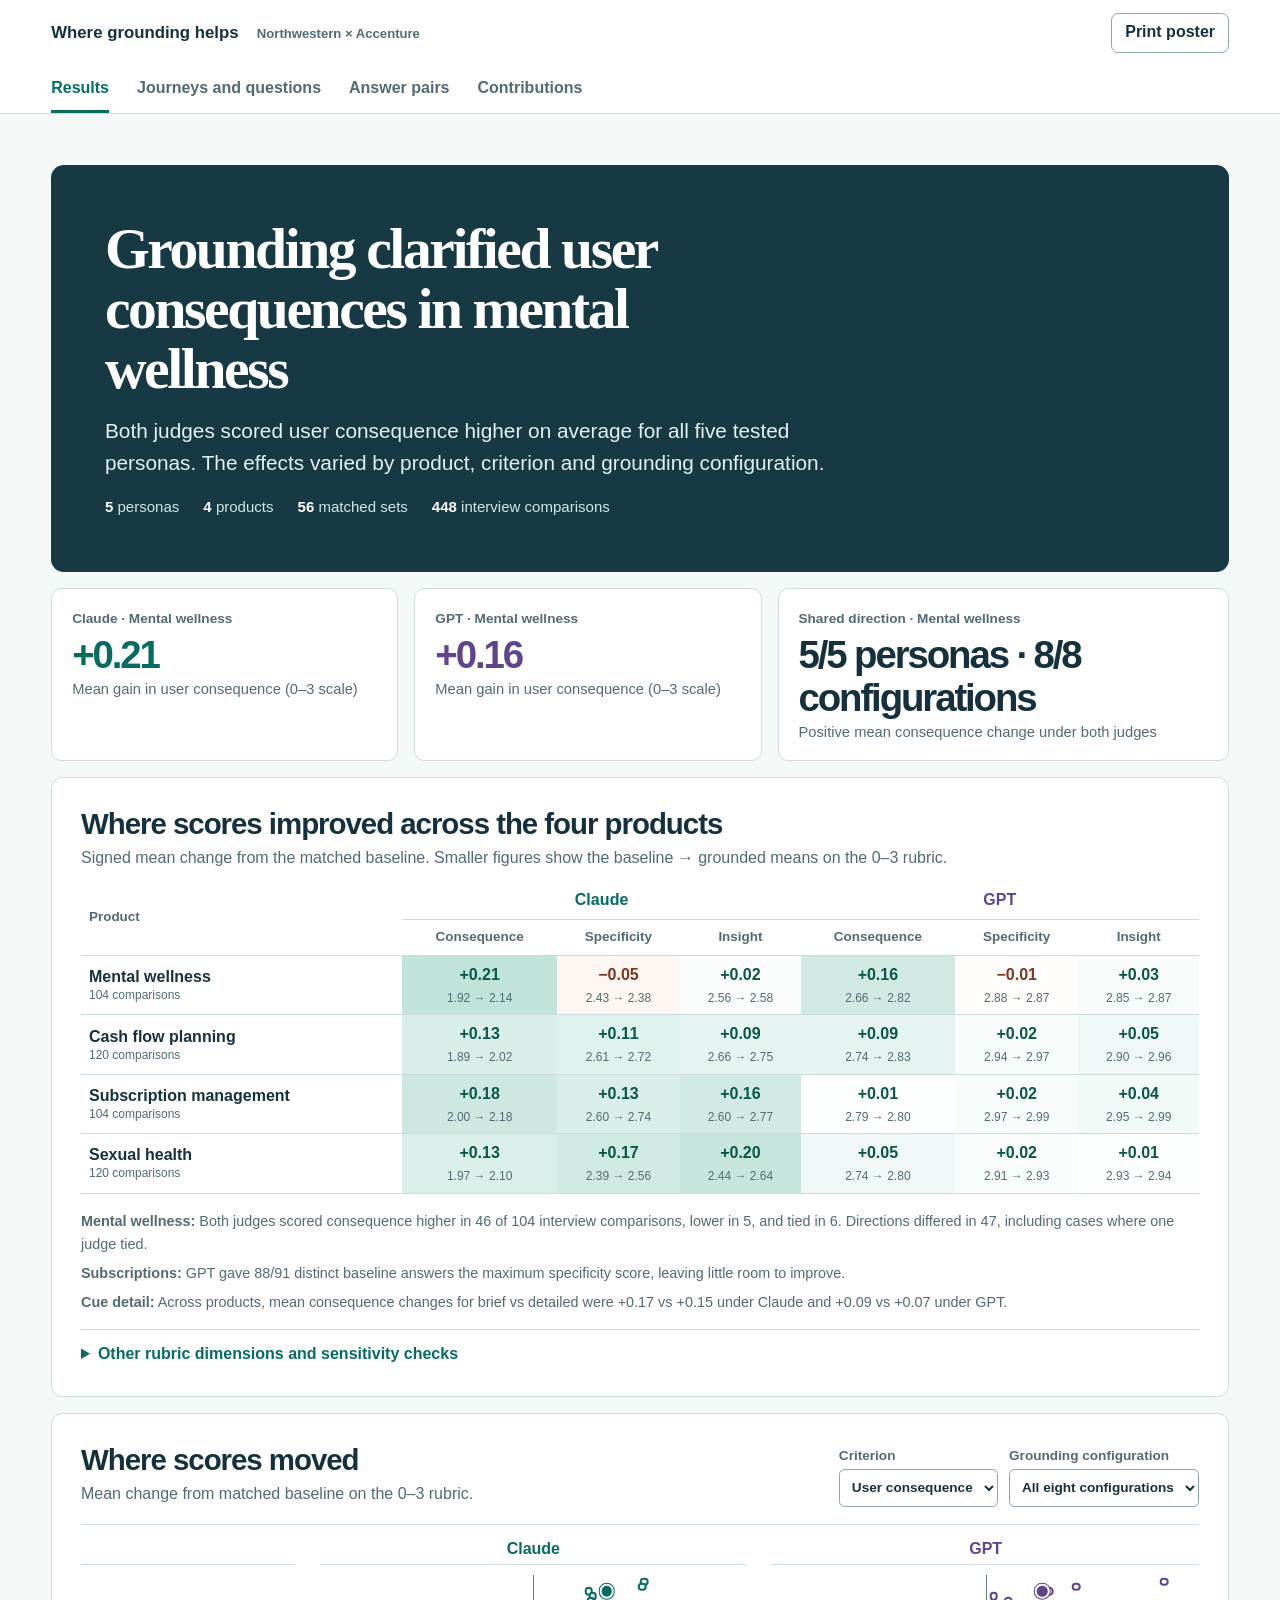
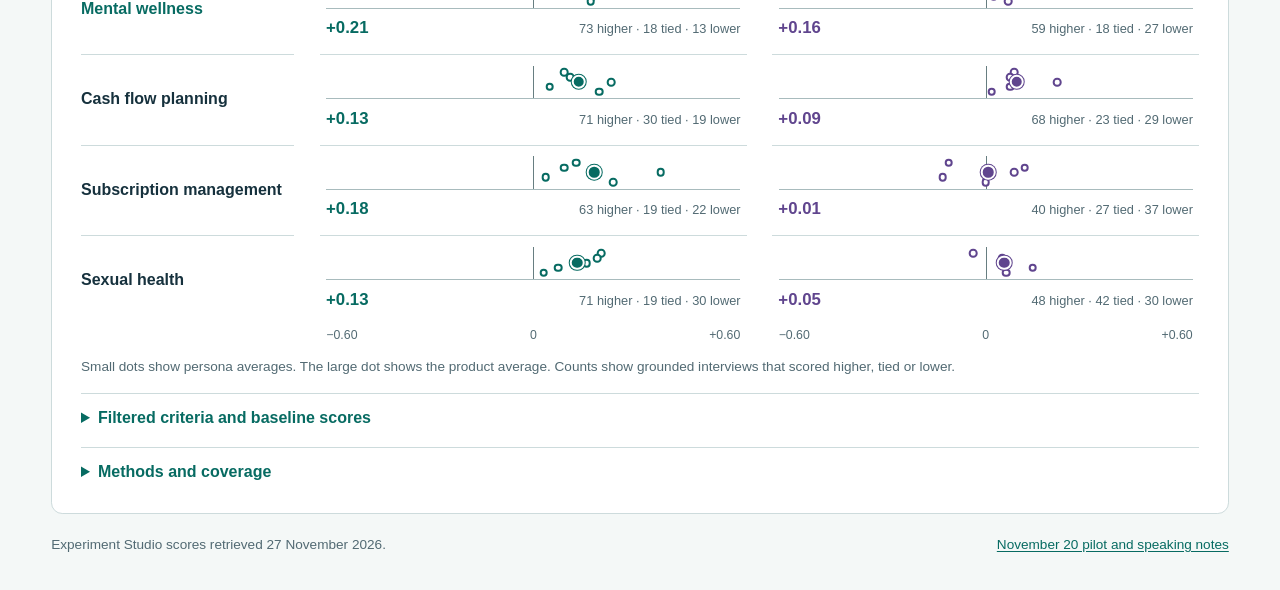
==== v3_conversation_loop_evaluation/experiment_studio/analysis/index.html @ 80d375fb "Add the research analysis workspace to Experiment Studio" ====
<!doctype html>
<html lang="en">
<head>
<meta charset="utf-8">
<meta name="viewport" content="width=device-width, initial-scale=1">
<meta name="description" content="A research poster comparing grounded and baseline synthetic-user interviews across four products.">
<title>Where grounding helps | Research poster</title>
<style>:root{--ink:#16313d;--muted:#526a73;--line:#cddbdc;--paper:#f4f8f7;--white:#fff;--claude:#076b62;--gpt:#60458e;--negative:#9b4928;--accent:#e5f3ed;--baseline:#f3e7d6;--serif:Georgia,serif;font:16px/1.55 Inter,-apple-system,BlinkMacSystemFont,'Segoe UI',sans-serif;color:var(--ink);background:var(--paper)}
*{box-sizing:border-box}body{margin:0}h1,h2,h3,p{margin:0}h1,h2,h3{line-height:1.15}h1{font:700 clamp(2rem,4.5vw,4.65rem)/1.04 var(--serif);letter-spacing:-.042em}h2{font-size:clamp(1.35rem,2.3vw,1.9rem);letter-spacing:-.035em}h3{font-size:1.12rem}a{color:var(--claude);text-underline-offset:.18em}button,select{font:inherit;color:inherit}button,summary{cursor:pointer}[hidden]{display:none!important}:focus-visible{outline:3px solid #195eaf;outline-offset:4px}
.masthead{background:#fff;border-bottom:1px solid var(--line)}.head-inner{max-width:1440px;padding:0 clamp(1rem,4vw,4rem);margin:auto;display:flex;align-items:center;justify-content:space-between;gap:1rem}.masthead .head-inner:first-child{min-height:4.1rem}.brand{font-size:1.05rem;font-weight:750}.brand small{font-size:.82rem;font-weight:550;color:var(--muted);margin-left:.85rem}.button{border:1px solid #8ba9a8;border-radius:.45rem;background:white;font-weight:650;padding:.42rem .8rem;white-space:nowrap}.button:hover{background:var(--accent)}.tabs{justify-content:flex-start;gap:1.75rem}.tabs a{text-decoration:none;color:var(--muted);font-weight:650;padding:.65rem 0 .58rem;border-bottom:3px solid transparent}.tabs a[aria-current=page]{color:var(--claude);border-bottom-color:var(--claude)}
.shell{max-width:1440px;margin:auto;padding:clamp(1rem,4vw,3.4rem) clamp(1rem,4vw,4rem) 1rem}.hero{color:#fff;background:#163944;border-radius:.8rem;padding:clamp(1.4rem,4.2vw,3.6rem);display:grid;gap:1rem}.hero h1{max-width:21ch}.hero p{max-width:67ch;color:#e4f1f1;font-size:clamp(1rem,1.8vw,1.3rem)}.scope-line{display:flex;flex-wrap:wrap;gap:.4rem 1.5rem;color:#d1e8e6;font-size:.94rem}.scope-line b{color:white}.finding-grid{display:grid;grid-template-columns:1fr 1fr 1.3fr;gap:1rem;margin:1rem 0}.finding{padding:1.05rem 1.25rem;border:1px solid var(--line);border-radius:.65rem;background:white}.finding span{font-size:.85rem;color:var(--muted);font-weight:650}.finding strong{display:block;margin:.12rem 0;font-size:clamp(1.5rem,3vw,2.65rem);letter-spacing:-.055em;line-height:1.12}.finding p{font-size:.92rem;color:var(--muted)}.claude{--judge:var(--claude)}.gpt{--judge:var(--gpt)}.finding .judge-val,.judge-name{color:var(--judge)}
.panel{background:white;border:1px solid var(--line);border-radius:.7rem;padding:clamp(1rem,2.5vw,1.8rem);min-width:0}.section-bar{display:flex;align-items:flex-end;justify-content:space-between;gap:.9rem 1.4rem;margin-bottom:1.1rem}.section-bar p,.legend,.details p{color:var(--muted);margin-top:.35rem}.filters{display:flex;align-items:flex-end;gap:.7rem;flex-wrap:wrap}.select-label{display:grid;gap:.2rem;font-size:.85rem;color:var(--muted);font-weight:650}.select-label select{background:#fff;border:1px solid #8da6a9;border-radius:.35rem;min-height:2.35rem;padding:.3rem .5rem;color:var(--ink);max-width:100%}
.chart{--label-col:minmax(9rem,1fr);display:grid;grid-template-columns:var(--label-col) repeat(2,minmax(0,2fr));column-gap:clamp(.65rem,2vw,1.7rem);row-gap:.15rem;border-top:1px solid var(--line);padding-top:.7rem}.judge-head{font-size:1rem;font-weight:800;color:var(--judge);text-align:center}.chart-name,.plot-cell{border-top:1px solid var(--line);padding:.65rem 0}.chart-name{font-size:1rem;align-content:center;line-height:1.2;font-weight:730}.chart-name.first{color:var(--claude)}.plot-cell{min-width:0}.plot-track{height:2.1rem;position:relative;border-bottom:1px solid #a8bbbd;margin:0 .4rem .42rem}.zero{position:absolute;left:50%;top:0;bottom:0;border-left:1px solid #677e81}.dot{position:absolute;left:var(--x);top:var(--y);transform:translate(-50%,-50%);width:.54rem;height:.54rem;border-radius:50%;background:white;border:2px solid var(--judge);z-index:1}.dot.mean{width:.91rem;height:.91rem;background:var(--judge);border:2px solid white;box-shadow:0 0 0 1px var(--judge);z-index:2}.dot:hover{z-index:3}.axis{display:flex;justify-content:space-between;margin:0 .4rem;color:var(--muted);font-size:.77rem;font-variant-numeric:tabular-nums}.plot-label{display:flex;align-items:baseline;justify-content:space-between;flex-wrap:wrap;gap:.05rem .55rem;margin:0 .38rem}.plot-label strong{font-size:1.05rem;color:var(--judge);font-variant-numeric:tabular-nums}.plot-label span{font-size:.8rem;color:var(--muted);font-variant-numeric:tabular-nums}.legend{font-size:.85rem;margin-top:.7rem}.details{border-top:1px solid var(--line);margin-top:1rem;padding-top:.75rem}.details summary{font-weight:700;color:var(--claude)}.details p{max-width:88ch}.details summary+div{margin-top:.8rem}
.table-scroll{overflow:auto}.heatmaps{display:grid;grid-template-columns:1fr 1fr;gap:1rem}table{border-collapse:collapse;width:100%;font-variant-numeric:tabular-nums}th,td{padding:.55rem .65rem;border-bottom:1px solid var(--line);text-align:left;vertical-align:middle}thead th{font-size:.84rem;color:var(--muted)}td.val{font-size:1rem;font-weight:750;text-align:center}td.val small{display:block;font-size:.76rem;color:var(--ink);font-weight:500}td.val.positive{background:var(--pos);color:#075149}td.val.negative{background:var(--neg);color:#78381e}.heatmap caption{text-align:left;font-weight:800;margin-bottom:.4rem;color:var(--judge)}
.intro{margin-bottom:1.3rem}.intro h1{font-size:clamp(2rem,4vw,3.9rem)}.intro p{font-size:1.08rem;color:var(--muted);margin:.65rem 0 0;max-width:73ch}.evidence-layout{display:grid;grid-template-columns:minmax(12rem,17rem) minmax(0,1fr);gap:1rem;align-items:start}.case-menu{padding:.45rem}.case-menu a{display:block;color:var(--ink);padding:.6rem .7rem;font-weight:650;text-decoration:none;border-radius:.4rem;line-height:1.24}.case-menu a span{display:block;color:var(--muted);font-size:.78rem;margin-bottom:.22rem}.case-menu a[aria-current=true],.case-menu a:hover{background:var(--accent);color:#0a5148}.case-card h2{font:700 clamp(1.55rem,3.2vw,2.65rem)/1.1 var(--serif);letter-spacing:-.035em}.case-meta{color:var(--muted);font-size:.85rem;margin-bottom:.3rem}.question{margin:1rem 0;padding:.85rem 1rem;border-left:4px solid var(--line);background:var(--paper)}.question strong,.answer strong{display:block;line-height:1.2;margin-bottom:.42rem}.answer-grid{display:grid;grid-template-columns:1fr 1fr;gap:.9rem}.answer{padding:.9rem;border:1px solid var(--line);border-radius:.45rem;line-height:1.55;min-width:0}.answer p{white-space:pre-wrap;overflow-wrap:anywhere}.answer mark, .print-quote mark{padding:.05em .1em;border-radius:.15em;color:inherit;background:#bde8d6;box-decoration-break:clone;-webkit-box-decoration-break:clone}.answer.baseline mark, .print-quote.baseline mark{background:var(--baseline)}.change-note{margin:.9rem 0;padding:.75rem 1rem;background:var(--accent);border-radius:.4rem}.change-note p+p{margin-top:.35rem}.score-table thead th:not(:first-child),.score-table td{text-align:center}.score-table td b{white-space:nowrap}.score-table .delta{display:inline-block;margin-left:.25rem;font-size:.8rem;color:var(--muted)}.score-table .positive .delta,.gain{color:#056257}.score-table .negative .delta,.loss{color:#883b21}.source-ids{color:var(--muted);font-size:.85rem;overflow-wrap:anywhere}.next-case{margin-top:1rem;display:flex;justify-content:space-between;gap:.8rem}.next-case a{font-weight:650}
.trajectory{padding:.45rem 0;max-width:35rem}.trajectory-track{position:relative;height:6rem;background:linear-gradient(to bottom,#f9fbfa 49%,#ccd9d8 49%,#ccd9d8 50%,#f9fbfa 50%);margin:.25rem .7rem .5rem}.trajectory-track canvas{position:absolute;inset:0;width:100%;height:100%}.trajectory-point{position:absolute;left:var(--x);top:var(--y);transform:translate(-50%,-50%);width:.52rem;height:.52rem;border-radius:50%;background:var(--claude);border:1px solid white}.trajectory-point.active{width:.84rem;height:.84rem;box-shadow:0 0 0 2px var(--claude)}.trajectory .turns{display:flex;justify-content:space-between;margin:0 .21rem;font-size:.76rem;color:var(--muted)}
.matrix th:first-child{min-width:10rem}.matrix th{vertical-align:middle}.matrix td{text-align:center}.matrix button{min-width:3.35rem;border:1px solid #92b4ae;border-radius:.3rem;background:var(--accent);padding:.25rem .45rem;font-weight:750;color:var(--claude)}.matrix button[aria-pressed=true]{outline:2px solid var(--claude);outline-offset:2px}.matrix .empty{color:var(--muted)}.matrix-evidence{margin-top:1rem;min-height:2.2rem}.matrix-evidence article{padding:.65rem 0;border-bottom:1px solid var(--line)}.matrix-evidence p{color:var(--muted);margin:.2rem 0}.footer{padding:1.2rem 0;display:flex;gap:.5rem 1rem;flex-wrap:wrap;justify-content:space-between;color:var(--muted);font-size:.85rem}.print-sheet{display:none}
@media(max-width:900px){.section-bar{align-items:flex-start;flex-direction:column}.heatmaps{grid-template-columns:1fr}.evidence-layout{grid-template-columns:1fr}.case-menu{display:flex;overflow:auto;gap:.3rem}.case-menu a{min-width:12rem}.brand small{display:none}}
@media(max-width:620px){.finding-grid{grid-template-columns:1fr 1fr;gap:.55rem}.finding:last-child{grid-column:1/-1}.finding{padding:.8rem}.finding p{font-size:.83rem}.chart{--label-col:minmax(4.5rem,1fr);column-gap:.55rem}.chart-name{font-size:.78rem}.plot-label{gap:0;flex-direction:column}.plot-label span{font-size:.72rem}.axis{font-size:.65rem;margin:0}.answer-grid{grid-template-columns:1fr}.tabs{gap:1rem}.tabs a{font-size:.9rem}.filters{gap:.45rem}.select-label select{max-width:11rem}.section-bar p{font-size:.95rem}}

.result-grid{margin-bottom:1rem}.result-grid h2,.view .panel>h2{margin-bottom:.3rem}.result-grid h2+p,.view .panel>h2+p{color:var(--muted)}.study-grid{margin:.65rem 0 .4rem}.study-grid th,.study-grid td{border-bottom:1px solid #cddbdc;padding:.43rem .5rem}.study-grid thead th:not(:first-child),.study-grid thead tr:nth-child(2) th{text-align:center}.study-grid thead [scope=colgroup]{font-size:1rem;letter-spacing:.005em}.study-grid td{text-align:center;white-space:nowrap}.study-grid small{display:block;color:var(--muted);font-weight:510;font-size:.75em;margin-top:.08rem}.study-grid th[scope=row]{line-height:1.24}.delta-cell{font-variant-numeric:tabular-nums}.delta-cell.neutral{background:#f6f8f8}.delta-cell.positive{color:#0a564a;background:rgba(69,172,143,var(--tint))}.delta-cell.negative{color:#7e371e;background:rgba(232,146,102,var(--tint))}.reading-notes{color:var(--muted);font-size:.9rem;margin-top:.65rem}.reading-notes p+p{margin-top:.42rem}.signal-sub{font-size:.78em;font-weight:500;color:var(--muted);margin-top:.3rem}.atlas-caption{margin:.4rem 0;color:var(--muted)}.atlas caption{text-align:left;font-weight:800;margin-top:.8rem}.atlas td,.atlas thead th{white-space:nowrap}.atlas tbody th{min-width:14rem}#journeys .panel+.panel{margin-top:1rem}#journeys .signals th[scope=row]{min-width:13rem}.score-grid th[scope=row],.wellness-grid th[scope=row]{min-width:8.4rem}.tabs{overflow-x:auto}.tabs a{white-space:nowrap}.study-flow{display:grid;gap:.35rem;margin:.65rem 0}.study-flow>div{border-left:4px solid #8fb9af;background:#edf5f3;padding:.36rem .52rem}.study-flow span{display:block;color:var(--muted);font-size:.82em}.journey-key{display:grid;grid-template-columns:1fr 1fr;gap:.23rem .5rem}
@page{size:48in 36in;margin:.67in}
@media print{
  :root{font-size:35px;background:white}body{print-color-adjust:exact;-webkit-print-color-adjust:exact}.no-print{display:none!important}
  .print-sheet{display:flex;flex-direction:column;gap:.64rem;min-height:34.3in}.print-sheet .hero{padding:.7rem 1.2rem;gap:.35rem;border-radius:.5rem}.print-sheet .hero p{font-size:1rem;max-width:none}.print-sheet .hero .poster-study-name{font-size:.9rem;font-weight:680;color:#a9d5ca}.print-sheet h1{font-size:2.42rem;max-width:none;letter-spacing:-.033em}.print-sheet .finding-grid{margin:0;gap:.65rem}.print-sheet .finding{padding:.43rem .65rem;border-radius:.4rem}.print-sheet .finding strong{font-size:1.7rem;letter-spacing:-.025em}.print-sheet .finding p{font-size:.83rem}.print-sheet .finding span{font-size:.84rem}
  .paper-columns{display:grid;grid-template-columns:.91fr 1.32fr 1.05fr;gap:.63rem;align-items:start}.paper-column{min-width:0;display:grid;gap:.6rem}.paper-column .panel{padding:.62rem .73rem;border-radius:.4rem;break-inside:avoid}.paper-column h2{font-size:1.25rem;margin-bottom:.34rem}.paper-column h3{font-size:.93rem}.paper-column p{font-size:.85rem;line-height:1.34}.paper-column p+p{margin-top:.38rem}.paper-fine,.paper-column .paper-fine{font-size:.77rem;color:var(--muted)}.paper-column .study-flow{margin:.45rem 0;gap:.22rem}.paper-column .study-flow>div{padding:.25rem .36rem;font-size:.83rem}.paper-column .reading-notes p,.paper-column .reading-notes{font-size:.78rem}.paper-column .reading-notes{margin-top:.36rem}.paper-column .study-grid{margin:.38rem 0 .25rem}.paper-column .study-grid th,.paper-column .study-grid td{padding:.26rem .24rem;font-size:.77rem}.paper-column .study-grid th[scope=colgroup]{font-size:.88rem}.paper-column .study-grid tbody th{min-width:0}.paper-column .study-grid small{font-size:.7rem}.paper-column .score-grid td small{font-size:.62rem}.paper-column .signals th[scope=row]{min-width:0}.paper-column .signals th small{max-width:14rem}.paper-column .signals td small{font-size:.64rem}.paper-column .case-meta{color:var(--muted);font-size:.76rem}
  .paper-pair{margin-top:.54rem;padding-top:.52rem;border-top:1px solid var(--line)}.paper-pair h3+p{margin-top:.18rem}.paper-pair .print-question{font-size:.79rem;margin:.31rem 0}.paper-pair .answer-grid{grid-template-columns:1fr 1fr;gap:.34rem}.paper-pair .answer{padding:.34rem .38rem;border-radius:.25rem}.paper-pair .answer strong{font-size:.8rem;margin-bottom:.18rem}.paper-pair .answer p{font-size:.72rem;line-height:1.28}.paper-pair .score-table{margin:.24rem 0}.paper-pair .score-table th,.paper-pair .score-table td{padding:.17rem .31rem;font-size:.75rem}.paper-pair .score-table .delta{font-size:.66rem}.paper-pair>p:last-child{font-size:.78rem;background:#edf5f3;border-radius:.22rem;padding:.28rem .34rem}.paper-footer{border-top:1px solid var(--line);padding-top:.38rem;color:var(--muted);margin-top:auto;font-size:.62rem}
}

.secondary td{font-variant-numeric:tabular-nums}.secondary tbody th{font-weight:600}

@media print{.paper-matrix .matrix th,.paper-matrix .matrix td{padding:.19rem .22rem;font-size:.65rem;line-height:1.16}.paper-matrix .matrix th:first-child{min-width:3.8rem}.paper-matrix .matrix{margin:.25rem 0}}
</style>
</head>
<body>
<header class="masthead no-print">
  <div class="head-inner"><div class="brand">Where grounding helps <small>Northwestern × Accenture</small></div><button class="button" id="print-poster">Print poster</button></div>
  <nav class="head-inner tabs" aria-label="Research views"><a href="#results">Results</a><a href="#journeys">Journeys and questions</a><a href="#evidence">Answer pairs</a><a href="#contributions">Contributions</a></nav>
</header>
<main class="shell no-print">
  <section id="results" class="view" aria-labelledby="results-title">
    <div id="hero" class="hero"></div>
    <div class="finding-grid" id="headline-cards"></div>
    <section class="panel result-grid" aria-label="Four-product score grid"><div id="dashboard-score-grid"></div></section>
    <section class="panel results-panel" aria-labelledby="chart-title">
      <div class="section-bar"><div><h2 id="chart-title">Where scores moved</h2><p>Mean change from matched baseline on the 0–3 rubric.</p></div><div class="filters" id="chart-filters"></div></div>
      <div id="plot" aria-live="polite"></div>
      <p class="legend">Small dots show persona averages. The large dot shows the product average. Counts show grounded interviews that scored higher, tied or lower.</p>
      <details class="details"><summary>Filtered criteria and baseline scores</summary><div id="heatmaps"></div></details>
      <details class="details"><summary>Methods and coverage</summary><div id="methods"></div></details>
    </section>
  </section>
  <section id="journeys" class="view" aria-labelledby="journeys-title" hidden>
    <div class="intro"><h1 id="journeys-title">Which journeys help on which questions?</h1><p>Each result compares the same question, product, persona and biography against its matched baseline. Brief and detailed cues are shown separately.</p></div>
    <section class="panel" id="dashboard-signals"></section>
    <section class="panel" id="dashboard-wellness"></section>
    <section class="panel" aria-labelledby="turn-title">
      <div class="section-bar"><div><h2 id="turn-title">Explore all 28 study questions</h2><p>Use the filters to check the full results, including small gains, ties, and declines.</p></div><div class="filters" id="journey-filters"></div></div>
      <div id="question-atlas" aria-live="polite"></div>
      <details class="details"><summary>How we checked the patterns</summary><div id="journey-method"></div></details>
    </section>
  </section>
  <section id="evidence" class="view" aria-labelledby="evidence-title" hidden>
    <div class="intro"><h1 id="evidence-title">What changed in the answers</h1><p>Read the full pair, then see what the change could mean for the product.</p></div>
    <div class="evidence-layout"><aside class="panel case-menu" aria-label="Select an answer pair" id="case-menu"></aside><article class="panel case-card" id="case-detail"></article></div>
  </section>
  <section id="contributions" class="view" aria-labelledby="contributions-title" hidden>
    <div class="intro"><h1 id="contributions-title">Which contributions recur?</h1><p>The contribution sample contains three selected pairs per product, with one consequence gain, one tie and one decline agreed on by both judges at the highlighted turn.</p></div>
    <section class="panel matrix-panel" aria-labelledby="matrix-title">
      <div class="section-bar"><div><h2 id="matrix-title">Contributions across the four products</h2><p>Counts show cases out of three reviewed per product. A case can contribute to more than one cell.</p></div><label class="select-label">Type of change<select id="status-filter"></select></label></div>
      <div id="matrix"></div><div id="matrix-evidence" class="matrix-evidence" aria-live="polite"></div>
      <details class="details"><summary>How the pairs were coded</summary><p>New means the point did not appear anywhere in the matched baseline interview. More precise means the grounded answer gives an existing point a clearer condition, action or consequence. Repeated means the point already appears in the baseline, sometimes at another turn. Lost means the highlighted grounded answer omits a useful baseline detail at that turn.</p><p>These 12 cases were selected to cover gains, ties and declines, then coded from the interview text. The matrix describes this sample. Judge scores select the contrasts and the text determines the codes.</p></details>
    </section>
  </section>
  <footer class="footer"><span id="source-note"></span><a href="pilot.html#overall">November 20 pilot and speaking notes</a></footer>
</main>
<section id="print-sheet" class="print-sheet" aria-label="Printable research poster"></section>
<script id="poster-data" type="application/json">{"questions":{"mental-wellness":[{"q":1,"label":"First step when coping gets harder","phase":"topic","text":"Imagine your responsibilities have felt harder to manage for a couple of weeks, but you are still getting through the day. What, if anything, would you want help with? Where would you turn first, and what would make that option preferable to a mental wellness app?"},{"q":2,"label":"Return after inactivity","phase":"topic","text":"Suppose you tried a wellness app and then did not open it for several days. What would you want it to do next, if anything? What would make its response feel supportive, and what might make you stop using it?"},{"q":3,"label":"Disclose more at check-in","phase":"screen","text":"Imagine none of the available labels quite captures how you are doing. Would you choose the closest one, explain more, skip the check-in or do something else? What would you expect the product to do with that information to make sharing it worthwhile?"},{"q":4,"label":"Choose a ten-minute activity","phase":"screen","text":"You have ten minutes between responsibilities, and something is still on your mind. Would you use one of these activities or spend the time another way? What would make those ten minutes worthwhile, even if the underlying problem remained?"},{"q":5,"label":"Continue after no benefit","phase":"topic","text":"Suppose you used the app for two weeks and noticed no clear benefit. How would you decide whether to continue, change how you use it or look elsewhere? What would you want the product to acknowledge or offer at that point?"},{"q":6,"label":"Share a wellbeing summary","phase":"screen","text":"Imagine you wanted someone you trust, or a professional, to understand how you have been doing. Would a summary from this app help you explain it, or would you rather speak for yourself? What would you include or leave out, and what would you worry the recipient might misunderstand?"},{"q":7,"label":"Fit into daily life","phase":"topic","text":"Given what you have seen, what role, if any, could Still play in your life? What is the most important need it would have to meet for you to return, and what boundary should it respect even if crossing it could make its suggestions more personalized?"}],"cash-flow-planning":[{"q":1,"label":"Decide what the planner should help with","phase":"topic","text":"Imagine you are responsible for a small business’s cash planning. What upcoming decision would you most want a planner to help you make? What would you check beyond the current bank balance before making it?"},{"q":2,"label":"Handle a late payment risk","phase":"topic","text":"Suppose an expected customer payment might arrive after an important business expense is due. What would you want to understand before deciding what to do? Which commitment would be hardest to change, and why?"},{"q":3,"label":"Interpret the forecast","phase":"screen","text":"Looking at this forecast, what would you feel able to decide, and what would you still verify? Which part is most useful, and which assumption could make the plan misleading for your decision?"},{"q":4,"label":"Replan after a late payment","phase":"screen","text":"Suppose the customer payment arrives a week later than expected. How would you use this comparison to reconsider your plan? What does it help you weigh, and what consequence or option does it leave out?"},{"q":5,"label":"Work with an adviser","phase":"topic","text":"If you wanted an accountant, business partner or bank adviser to help with this plan, what would you want them to see or change? What would you keep under your own control, and how should the product support that arrangement?"},{"q":6,"label":"Set a cash alert","phase":"screen","text":"How would you decide when this planner should alert you? What would an alert need to explain for you to act on it, and what would make you start ignoring it?"},{"q":7,"label":"Choose regular use","phase":"topic","text":"Compared with your preferred way of planning cash, what would make this product worth using regularly? Identify a strength you would keep and a gap that could stop you relying on it, if either applies. Explain the decision each one affects."}],"subscription-management":[{"q":1,"label":"Review what is worth keeping","phase":"topic","text":"Imagine you wanted to review your recurring subscriptions without simply cutting everything. How would you decide which ones were worth keeping? What would be difficult to judge from a bank statement alone?"},{"q":2,"label":"Respond to an unwanted renewal","phase":"topic","text":"Suppose a subscription renewed that you had meant to reconsider. What would you want help with at that point? What would make using a subscription manager worth more effort than leaving the charge alone?"},{"q":3,"label":"Interpret subscription details","phase":"screen","text":"Looking at the Netflix information, what can you reasonably decide now, and what still needs checking? Which detail is most useful to you, and what missing information could change your decision?"},{"q":4,"label":"Decide on shared use","phase":"topic","text":"Suppose someone else also uses a subscription you pay for. How would you decide whether to keep or change it? What should a subscription manager understand about that decision before suggesting savings?"},{"q":5,"label":"Authorise cancellation","phase":"screen","text":"Consider this authorization as an option, not a decision you have already made. What, if anything, would you let the bank handle for you, and what would you want to approve yourself? Is anything here missing or unnecessary for that boundary to work?"},{"q":6,"label":"Follow up a submitted request","phase":"screen","text":"This is a separate example of a submitted request, regardless of your earlier choice. What would you do next, and what would you need before treating the task as finished? What does the product already handle well, and what responsibility still feels left with you?"},{"q":7,"label":"Fit into a routine","phase":"topic","text":"Compared with managing subscriptions yourself, where would this product earn a place in your routine, if anywhere? Name the most valuable part to preserve and the most important gap to address, if you see either. Explain whose situation would make that gap matter."}],"sexual-health":[{"q":1,"label":"Choose a trusted starting point","phase":"topic","text":"Imagine you have a sexual health question that does not seem urgent, but you are unsure whom to ask. How would you decide where to start? What would make you trust a source enough to act on its guidance rather than keep searching?"},{"q":2,"label":"Ask a sensitive question","phase":"topic","text":"When using a service for a personal health question, what would make it easier or harder to ask what you actually want to know? Are there assumptions about you that the service should avoid making?"},{"q":3,"label":"Share information for tailored guidance","phase":"screen","text":"Suppose the service offered more tailored guidance if you answered personal questions. What would you need to know before deciding whether to answer? What should remain available if you choose not to disclose those details?"},{"q":4,"label":"Follow through with a clinician","phase":"screen","text":"Suppose you decide you would like to speak with a clinician. What would determine whether you followed through with one of these options or put it off? Which uncertainty would you want the product to resolve first?"},{"q":5,"label":"Choose notification privacy","phase":"screen","text":"Imagine someone you know occasionally sees notifications on your phone. Would you want this service to contact you outside the app? How would you balance keeping updates discreet with making sure you do not miss something important?"},{"q":6,"label":"Discuss a question with a partner","phase":"topic","text":"If a sexual health question also involved a partner, what role, if any, would you want a digital service to play in preparing for that conversation? What would be helpful, and what would feel like the service was making assumptions or speaking for you?"},{"q":7,"label":"Choose the service over alternatives","phase":"topic","text":"Compared with searching online or contacting a clinic directly, what would Common Ground need to do better for you to choose it? What, if anything, still leaves you hesitant, and which change would make the greatest difference to your decision?"}]},"retrieved":"27 November 2026","products":{"mental-wellness":"Mental wellness","cash-flow-planning":"Cash flow planning","subscription-management":"Subscription management","sexual-health":"Sexual health"},"runs":[{"product":"cash-flow-planning","person":"filomena","bio":"full_description","cue":"C1 fine","turns":{"C":{"consequence":[[1,2],[2,2],[3,2],[2,2],[2,1],[3,3],[2,2]],"specificity":[[2,3],[3,3],[3,3],[2,2],[3,2],[3,3],[2,2]],"insight":[[2,3],[3,3],[3,3],[3,3],[3,3],[3,3],[2,2]]},"G":{"consequence":[[3,3],[3,3],[3,3],[3,3],[3,3],[3,3],[3,3]],"specificity":[[3,3],[3,3],[3,3],[3,3],[3,3],[3,3],[3,2]],"insight":[[3,3],[3,3],[3,3],[3,3],[3,3],[3,3],[3,3]]}},"scores":{"C":{"consequence":[15,14],"specificity":[18,18],"insight":[19,20]},"G":{"consequence":[21,21],"specificity":[21,20],"insight":[21,21]}}},{"product":"cash-flow-planning","person":"filomena","bio":"full_description","cue":"C1 coarse","turns":{"C":{"consequence":[[1,3],[2,2],[3,2],[2,2],[2,2],[3,3],[2,3]],"specificity":[[2,3],[3,2],[3,3],[2,3],[3,2],[3,3],[2,3]],"insight":[[2,3],[3,3],[3,3],[3,3],[3,3],[3,3],[2,3]]},"G":{"consequence":[[3,3],[3,3],[3,3],[3,3],[3,2],[3,3],[3,3]],"specificity":[[3,3],[3,3],[3,3],[3,3],[3,3],[3,3],[3,3]],"insight":[[3,3],[3,3],[3,3],[3,3],[3,3],[3,3],[3,3]]}},"scores":{"C":{"consequence":[15,17],"specificity":[18,19],"insight":[19,21]},"G":{"consequence":[21,20],"specificity":[21,21],"insight":[21,21]}}},{"product":"cash-flow-planning","person":"filomena","bio":"full_description","cue":"C2 coarse","turns":{"C":{"consequence":[[1,3],[2,2],[3,1],[2,3],[2,2],[3,2],[2,2]],"specificity":[[2,3],[3,3],[3,3],[2,3],[3,2],[3,3],[2,2]],"insight":[[2,3],[3,3],[3,3],[3,3],[3,3],[3,3],[2,2]]},"G":{"consequence":[[3,3],[3,3],[3,2],[3,3],[3,3],[3,3],[3,3]],"specificity":[[3,3],[3,3],[3,3],[3,3],[3,3],[3,3],[3,3]],"insight":[[3,3],[3,3],[3,3],[3,3],[3,3],[3,3],[3,3]]}},"scores":{"C":{"consequence":[15,15],"specificity":[18,19],"insight":[19,20]},"G":{"consequence":[21,20],"specificity":[21,21],"insight":[21,21]}}},{"product":"cash-flow-planning","person":"filomena","bio":"full_description","cue":"C3 coarse","turns":{"C":{"consequence":[[1,1],[2,2],[3,3],[2,2],[2,1],[3,2],[2,2]],"specificity":[[2,3],[3,3],[3,3],[2,3],[3,2],[3,3],[2,2]],"insight":[[2,3],[3,3],[3,3],[3,3],[3,2],[3,3],[2,2]]},"G":{"consequence":[[3,1],[3,3],[3,3],[3,3],[3,2],[3,3],[3,3]],"specificity":[[3,3],[3,3],[3,3],[3,3],[3,3],[3,3],[3,3]],"insight":[[3,3],[3,3],[3,3],[3,3],[3,3],[3,3],[3,3]]}},"scores":{"C":{"consequence":[15,13],"specificity":[18,19],"insight":[19,19]},"G":{"consequence":[21,18],"specificity":[21,21],"insight":[21,21]}}},{"product":"cash-flow-planning","person":"filomena","bio":"full_description","cue":"C2 fine","turns":{"C":{"consequence":[[1,2],[2,2],[3,2],[2,2],[2,2],[3,3],[2,2]],"specificity":[[2,3],[3,3],[3,3],[2,3],[3,3],[3,3],[2,2]],"insight":[[2,3],[3,3],[3,3],[3,3],[3,3],[3,3],[2,2]]},"G":{"consequence":[[3,3],[3,3],[3,3],[3,3],[3,3],[3,3],[3,2]],"specificity":[[3,3],[3,3],[3,3],[3,3],[3,3],[3,3],[3,3]],"insight":[[3,3],[3,3],[3,3],[3,3],[3,3],[3,3],[3,3]]}},"scores":{"C":{"consequence":[15,15],"specificity":[18,20],"insight":[19,20]},"G":{"consequence":[21,20],"specificity":[21,21],"insight":[21,21]}}},{"product":"cash-flow-planning","person":"filomena","bio":"full_description","cue":"C3 fine","turns":{"C":{"consequence":[[1,1],[2,2],[3,2],[2,2],[2,2],[3,2],[2,2]],"specificity":[[2,3],[3,3],[3,3],[2,2],[3,3],[3,3],[2,2]],"insight":[[2,3],[3,3],[3,3],[3,3],[3,3],[3,3],[2,2]]},"G":{"consequence":[[3,3],[3,3],[3,3],[3,3],[3,3],[3,3],[3,3]],"specificity":[[3,3],[3,3],[3,3],[3,3],[3,3],[3,3],[3,3]],"insight":[[3,3],[3,3],[3,3],[3,3],[3,3],[3,3],[3,3]]}},"scores":{"C":{"consequence":[15,13],"specificity":[18,19],"insight":[19,20]},"G":{"consequence":[21,21],"specificity":[21,21],"insight":[21,21]}}},{"product":"cash-flow-planning","person":"filomena","bio":"full_description","cue":"C4 coarse","turns":{"C":{"consequence":[[1,2],[2,3],[3,2],[2,2],[2,1],[3,2],[2,2]],"specificity":[[2,3],[3,3],[3,3],[2,3],[3,3],[3,3],[2,2]],"insight":[[2,3],[3,3],[3,3],[3,3],[3,3],[3,3],[2,2]]},"G":{"consequence":[[3,3],[3,3],[3,3],[3,3],[3,3],[3,3],[3,3]],"specificity":[[3,3],[3,3],[3,3],[3,3],[3,3],[3,3],[3,3]],"insight":[[3,3],[3,3],[3,3],[3,3],[3,3],[3,3],[3,2]]}},"scores":{"C":{"consequence":[15,14],"specificity":[18,20],"insight":[19,20]},"G":{"consequence":[21,21],"specificity":[21,21],"insight":[21,20]}}},{"product":"cash-flow-planning","person":"filomena","bio":"full_description","cue":"C4 fine","turns":{"C":{"consequence":[[1,2],[2,2],[3,2],[2,2],[2,2],[3,2],[2,2]],"specificity":[[2,3],[3,3],[3,3],[2,3],[3,3],[3,3],[2,2]],"insight":[[2,3],[3,3],[3,3],[3,3],[3,3],[3,3],[2,3]]},"G":{"consequence":[[3,3],[3,3],[3,3],[3,3],[3,3],[3,3],[3,3]],"specificity":[[3,3],[3,3],[3,3],[3,3],[3,3],[3,3],[3,3]],"insight":[[3,3],[3,3],[3,3],[3,3],[3,3],[3,3],[3,3]]}},"scores":{"C":{"consequence":[15,14],"specificity":[18,20],"insight":[19,21]},"G":{"consequence":[21,21],"specificity":[21,21],"insight":[21,21]}}},{"product":"cash-flow-planning","person":"filomena","bio":"short_version_1","cue":"C1 fine","turns":{"C":{"consequence":[[1,2],[1,2],[3,3],[2,2],[2,2],[2,2],[2,2]],"specificity":[[2,3],[3,3],[3,3],[3,3],[2,2],[3,2],[2,2]],"insight":[[2,3],[2,3],[3,3],[3,3],[2,2],[3,2],[2,2]]},"G":{"consequence":[[2,3],[3,3],[3,3],[3,3],[3,3],[3,3],[2,2]],"specificity":[[2,3],[3,3],[3,3],[3,3],[3,3],[3,3],[2,3]],"insight":[[2,3],[3,3],[3,3],[3,3],[3,3],[3,3],[2,2]]}},"scores":{"C":{"consequence":[13,15],"specificity":[18,18],"insight":[17,18]},"G":{"consequence":[19,20],"specificity":[19,21],"insight":[19,20]}}},{"product":"cash-flow-planning","person":"filomena","bio":"short_version_1","cue":"C1 coarse","turns":{"C":{"consequence":[[1,2],[1,2],[3,3],[2,2],[2,1],[2,3],[2,3]],"specificity":[[2,3],[3,3],[3,3],[3,3],[2,2],[3,3],[2,3]],"insight":[[2,3],[2,3],[3,3],[3,3],[2,2],[3,3],[2,3]]},"G":{"consequence":[[2,2],[3,3],[3,3],[3,3],[3,3],[3,3],[2,3]],"specificity":[[2,3],[3,3],[3,3],[3,3],[3,3],[3,3],[2,3]],"insight":[[2,3],[3,3],[3,3],[3,3],[3,3],[3,3],[2,3]]}},"scores":{"C":{"consequence":[13,16],"specificity":[18,20],"insight":[17,20]},"G":{"consequence":[19,20],"specificity":[19,21],"insight":[19,21]}}},{"product":"cash-flow-planning","person":"filomena","bio":"short_version_1","cue":"C2 coarse","turns":{"C":{"consequence":[[1,2],[1,2],[3,2],[2,2],[2,1],[2,2],[2,2]],"specificity":[[2,3],[3,3],[3,3],[3,3],[2,3],[3,3],[2,2]],"insight":[[2,3],[2,3],[3,3],[3,3],[2,3],[3,3],[2,2]]},"G":{"consequence":[[2,3],[3,3],[3,3],[3,3],[3,2],[3,3],[2,3]],"specificity":[[2,3],[3,3],[3,3],[3,3],[3,3],[3,3],[2,3]],"insight":[[2,3],[3,3],[3,3],[3,3],[3,3],[3,3],[2,3]]}},"scores":{"C":{"consequence":[13,13],"specificity":[18,20],"insight":[17,20]},"G":{"consequence":[19,20],"specificity":[19,21],"insight":[19,21]}}},{"product":"cash-flow-planning","person":"filomena","bio":"short_version_1","cue":"C2 fine","turns":{"C":{"consequence":[[1,1],[1,2],[3,3],[2,2],[2,2],[2,3],[2,2]],"specificity":[[2,3],[3,3],[3,3],[3,3],[2,3],[3,3],[2,2]],"insight":[[2,3],[2,3],[3,3],[3,3],[2,3],[3,3],[2,2]]},"G":{"consequence":[[2,3],[3,3],[3,3],[3,3],[3,3],[3,3],[2,3]],"specificity":[[2,3],[3,3],[3,3],[3,3],[3,3],[3,3],[2,3]],"insight":[[2,3],[3,3],[3,3],[3,3],[3,3],[3,3],[2,3]]}},"scores":{"C":{"consequence":[13,15],"specificity":[18,20],"insight":[17,20]},"G":{"consequence":[19,21],"specificity":[19,21],"insight":[19,21]}}},{"product":"cash-flow-planning","person":"filomena","bio":"short_version_1","cue":"C3 coarse","turns":{"C":{"consequence":[[1,2],[1,2],[3,2],[2,2],[2,2],[2,2],[2,2]],"specificity":[[2,3],[3,3],[3,3],[3,3],[2,3],[3,3],[2,3]],"insight":[[2,3],[2,3],[3,3],[3,3],[2,3],[3,3],[2,3]]},"G":{"consequence":[[2,3],[3,3],[3,3],[3,3],[3,3],[3,3],[2,3]],"specificity":[[2,3],[3,3],[3,3],[3,3],[3,3],[3,3],[2,3]],"insight":[[2,3],[3,3],[3,3],[3,3],[3,3],[3,3],[2,3]]}},"scores":{"C":{"consequence":[13,14],"specificity":[18,21],"insight":[17,21]},"G":{"consequence":[19,21],"specificity":[19,21],"insight":[19,21]}}},{"product":"cash-flow-planning","person":"filomena","bio":"short_version_1","cue":"C4 coarse","turns":{"C":{"consequence":[[1,2],[1,2],[3,3],[2,3],[2,1],[2,3],[2,1]],"specificity":[[2,2],[3,3],[3,3],[3,3],[2,3],[3,3],[2,2]],"insight":[[2,2],[2,3],[3,3],[3,3],[2,3],[3,3],[2,2]]},"G":{"consequence":[[2,2],[3,3],[3,3],[3,3],[3,3],[3,3],[2,3]],"specificity":[[2,3],[3,3],[3,3],[3,3],[3,3],[3,3],[2,3]],"insight":[[2,3],[3,3],[3,3],[3,3],[3,3],[3,3],[2,3]]}},"scores":{"C":{"consequence":[13,15],"specificity":[18,19],"insight":[17,19]},"G":{"consequence":[19,20],"specificity":[19,21],"insight":[19,21]}}},{"product":"cash-flow-planning","person":"filomena","bio":"short_version_1","cue":"C3 fine","turns":{"C":{"consequence":[[1,1],[1,2],[3,2],[2,2],[2,2],[2,2],[2,2]],"specificity":[[2,3],[3,3],[3,3],[3,3],[2,3],[3,3],[2,2]],"insight":[[2,2],[2,3],[3,3],[3,3],[2,3],[3,3],[2,2]]},"G":{"consequence":[[2,3],[3,3],[3,3],[3,2],[3,3],[3,3],[2,3]],"specificity":[[2,3],[3,3],[3,3],[3,3],[3,3],[3,3],[2,3]],"insight":[[2,3],[3,3],[3,3],[3,3],[3,3],[3,3],[2,3]]}},"scores":{"C":{"consequence":[13,13],"specificity":[18,20],"insight":[17,19]},"G":{"consequence":[19,20],"specificity":[19,21],"insight":[19,21]}}},{"product":"cash-flow-planning","person":"filomena","bio":"short_version_1","cue":"C4 fine","turns":{"C":{"consequence":[[1,2],[1,2],[3,2],[2,2],[2,2],[2,2],[2,2]],"specificity":[[2,3],[3,3],[3,3],[3,3],[2,3],[3,3],[2,2]],"insight":[[2,3],[2,3],[3,3],[3,3],[2,3],[3,3],[2,2]]},"G":{"consequence":[[2,3],[3,3],[3,3],[3,2],[3,3],[3,3],[2,3]],"specificity":[[2,3],[3,3],[3,3],[3,3],[3,3],[3,3],[2,2]],"insight":[[2,3],[3,3],[3,3],[3,3],[3,3],[3,3],[2,3]]}},"scores":{"C":{"consequence":[13,14],"specificity":[18,20],"insight":[17,20]},"G":{"consequence":[19,20],"specificity":[19,20],"insight":[19,21]}}},{"product":"cash-flow-planning","person":"filomena","bio":"short_version_2","cue":"C1 coarse","turns":{"C":{"consequence":[[3,2],[2,2],[2,3],[2,3],[1,1],[2,2],[1,3]],"specificity":[[3,3],[3,3],[3,3],[3,3],[2,2],[3,3],[2,3]],"insight":[[3,3],[3,3],[3,3],[3,3],[3,3],[3,3],[2,3]]},"G":{"consequence":[[3,3],[3,2],[3,3],[3,3],[2,3],[3,3],[1,3]],"specificity":[[3,3],[3,3],[3,3],[3,3],[3,3],[3,3],[3,3]],"insight":[[3,3],[3,3],[3,3],[3,3],[3,3],[3,3],[2,3]]}},"scores":{"C":{"consequence":[13,16],"specificity":[19,20],"insight":[20,21]},"G":{"consequence":[18,20],"specificity":[21,21],"insight":[20,21]}}},{"product":"cash-flow-planning","person":"filomena","bio":"short_version_2","cue":"C2 coarse","turns":{"C":{"consequence":[[3,2],[2,2],[2,2],[2,3],[1,1],[2,2],[1,2]],"specificity":[[3,3],[3,3],[3,3],[3,3],[2,3],[3,3],[2,2]],"insight":[[3,3],[3,3],[3,3],[3,3],[3,3],[3,3],[2,2]]},"G":{"consequence":[[3,3],[3,3],[3,3],[3,3],[2,3],[3,3],[1,2]],"specificity":[[3,3],[3,3],[3,3],[3,3],[3,3],[3,3],[3,3]],"insight":[[3,3],[3,3],[3,3],[3,3],[3,3],[3,3],[2,2]]}},"scores":{"C":{"consequence":[13,14],"specificity":[19,20],"insight":[20,20]},"G":{"consequence":[18,20],"specificity":[21,21],"insight":[20,20]}}},{"product":"cash-flow-planning","person":"filomena","bio":"short_version_2","cue":"C2 fine","turns":{"C":{"consequence":[[3,1],[2,2],[2,3],[2,2],[1,1],[2,3],[1,2]],"specificity":[[3,3],[3,3],[3,3],[3,3],[2,3],[3,3],[2,2]],"insight":[[3,3],[3,3],[3,3],[3,3],[3,3],[3,3],[2,2]]},"G":{"consequence":[[3,1],[3,3],[3,3],[3,3],[2,3],[3,3],[1,3]],"specificity":[[3,3],[3,3],[3,3],[3,3],[3,3],[3,3],[3,3]],"insight":[[3,3],[3,3],[3,3],[3,3],[3,3],[3,3],[2,3]]}},"scores":{"C":{"consequence":[13,14],"specificity":[19,20],"insight":[20,20]},"G":{"consequence":[18,19],"specificity":[21,21],"insight":[20,21]}}},{"product":"cash-flow-planning","person":"filomena","bio":"short_version_2","cue":"C1 fine","turns":{"C":{"consequence":[[3,2],[2,2],[2,2],[2,3],[1,2],[2,2],[1,2]],"specificity":[[3,2],[3,2],[3,3],[3,3],[2,3],[3,3],[2,2]],"insight":[[3,2],[3,3],[3,3],[3,3],[3,3],[3,2],[2,2]]},"G":{"consequence":[[3,2],[3,3],[3,1],[3,3],[2,3],[3,3],[1,2]],"specificity":[[3,3],[3,3],[3,3],[3,3],[3,3],[3,3],[3,2]],"insight":[[3,3],[3,3],[3,3],[3,3],[3,3],[3,3],[2,2]]}},"scores":{"C":{"consequence":[13,15],"specificity":[19,18],"insight":[20,18]},"G":{"consequence":[18,17],"specificity":[21,20],"insight":[20,20]}}},{"product":"cash-flow-planning","person":"filomena","bio":"short_version_2","cue":"C3 coarse","turns":{"C":{"consequence":[[3,2],[2,2],[2,2],[2,2],[1,2],[2,2],[1,1]],"specificity":[[3,3],[3,3],[3,3],[3,3],[2,3],[3,3],[2,2]],"insight":[[3,3],[3,3],[3,3],[3,3],[3,3],[3,3],[2,2]]},"G":{"consequence":[[3,3],[3,3],[3,3],[3,3],[2,3],[3,3],[1,2]],"specificity":[[3,3],[3,3],[3,3],[3,3],[3,3],[3,3],[3,2]],"insight":[[3,3],[3,3],[3,3],[3,2],[3,3],[3,3],[2,2]]}},"scores":{"C":{"consequence":[13,13],"specificity":[19,20],"insight":[20,20]},"G":{"consequence":[18,20],"specificity":[21,20],"insight":[20,19]}}},{"product":"cash-flow-planning","person":"filomena","bio":"short_version_2","cue":"C3 fine","turns":{"C":{"consequence":[[3,2],[2,2],[2,2],[2,3],[1,2],[2,2],[1,1]],"specificity":[[3,3],[3,3],[3,3],[3,3],[2,3],[3,3],[2,2]],"insight":[[3,3],[3,3],[3,3],[3,3],[3,3],[3,3],[2,2]]},"G":{"consequence":[[3,2],[3,3],[3,3],[3,3],[2,3],[3,3],[1,1]],"specificity":[[3,3],[3,3],[3,3],[3,3],[3,3],[3,3],[3,2]],"insight":[[3,3],[3,3],[3,3],[3,3],[3,3],[3,3],[2,2]]}},"scores":{"C":{"consequence":[13,14],"specificity":[19,20],"insight":[20,20]},"G":{"consequence":[18,18],"specificity":[21,20],"insight":[20,20]}}},{"product":"cash-flow-planning","person":"filomena","bio":"short_version_2","cue":"C4 coarse","turns":{"C":{"consequence":[[3,1],[2,2],[2,3],[2,3],[1,1],[2,2],[1,2]],"specificity":[[3,3],[3,3],[3,3],[3,3],[2,3],[3,3],[2,2]],"insight":[[3,3],[3,3],[3,3],[3,3],[3,3],[3,3],[2,2]]},"G":{"consequence":[[3,2],[3,3],[3,3],[3,3],[2,3],[3,3],[1,2]],"specificity":[[3,3],[3,3],[3,3],[3,3],[3,3],[3,3],[3,3]],"insight":[[3,3],[3,3],[3,3],[3,3],[3,3],[3,3],[2,2]]}},"scores":{"C":{"consequence":[13,14],"specificity":[19,20],"insight":[20,20]},"G":{"consequence":[18,19],"specificity":[21,21],"insight":[20,20]}}},{"product":"cash-flow-planning","person":"filomena","bio":"short_version_2","cue":"C4 fine","turns":{"C":{"consequence":[[3,2],[2,2],[2,2],[2,2],[1,1],[2,2],[1,2]],"specificity":[[3,3],[3,3],[3,3],[3,3],[2,3],[3,3],[2,3]],"insight":[[3,3],[3,3],[3,3],[3,3],[3,3],[3,3],[2,2]]},"G":{"consequence":[[3,3],[3,3],[3,3],[3,3],[2,3],[3,3],[1,3]],"specificity":[[3,3],[3,3],[3,3],[3,3],[3,3],[3,3],[3,3]],"insight":[[3,3],[3,3],[3,3],[3,3],[3,3],[3,3],[2,3]]}},"scores":{"C":{"consequence":[13,13],"specificity":[19,21],"insight":[20,20]},"G":{"consequence":[18,21],"specificity":[21,21],"insight":[20,21]}}},{"product":"sexual-health","person":"filomena","bio":"full_description","cue":"C1 fine","turns":{"C":{"consequence":[[2,3],[2,2],[2,2],[2,3],[2,3],[1,1],[2,2]],"specificity":[[2,3],[2,3],[3,3],[3,3],[3,2],[3,3],[2,2]],"insight":[[2,3],[2,3],[3,3],[3,3],[3,3],[3,3],[2,3]]},"G":{"consequence":[[3,3],[3,3],[3,3],[3,3],[3,3],[3,2],[3,2]],"specificity":[[3,3],[3,3],[3,3],[3,3],[3,3],[3,3],[3,2]],"insight":[[3,3],[3,3],[3,3],[3,3],[3,3],[3,3],[3,3]]}},"scores":{"C":{"consequence":[13,16],"specificity":[18,19],"insight":[18,21]},"G":{"consequence":[21,19],"specificity":[21,20],"insight":[21,21]}}},{"product":"sexual-health","person":"filomena","bio":"full_description","cue":"C1 coarse","turns":{"C":{"consequence":[[2,2],[2,2],[2,2],[2,3],[2,3],[1,1],[2,2]],"specificity":[[2,2],[2,3],[3,3],[3,3],[3,3],[3,3],[2,3]],"insight":[[2,2],[2,3],[3,3],[3,3],[3,3],[3,3],[2,2]]},"G":{"consequence":[[3,3],[3,3],[3,3],[3,3],[3,3],[3,2],[3,3]],"specificity":[[3,3],[3,3],[3,3],[3,3],[3,3],[3,3],[3,3]],"insight":[[3,3],[3,3],[3,3],[3,3],[3,3],[3,3],[3,3]]}},"scores":{"C":{"consequence":[13,15],"specificity":[18,20],"insight":[18,19]},"G":{"consequence":[21,20],"specificity":[21,21],"insight":[21,21]}}},{"product":"sexual-health","person":"filomena","bio":"full_description","cue":"C3 coarse","turns":{"C":{"consequence":[[2,2],[2,2],[2,2],[2,3],[2,3],[1,2],[2,2]],"specificity":[[2,2],[2,2],[3,3],[3,2],[3,3],[3,2],[2,2]],"insight":[[2,2],[2,2],[3,3],[3,2],[3,3],[3,3],[2,3]]},"G":{"consequence":[[3,3],[3,2],[3,3],[3,3],[3,3],[3,3],[3,3]],"specificity":[[3,3],[3,3],[3,3],[3,3],[3,3],[3,3],[3,3]],"insight":[[3,3],[3,3],[3,3],[3,3],[3,3],[3,3],[3,3]]}},"scores":{"C":{"consequence":[13,16],"specificity":[18,16],"insight":[18,18]},"G":{"consequence":[21,20],"specificity":[21,21],"insight":[21,21]}}},{"product":"sexual-health","person":"filomena","bio":"full_description","cue":"C3 fine","turns":{"C":{"consequence":[[2,2],[2,2],[2,2],[2,2],[2,3],[1,1],[2,2]],"specificity":[[2,3],[2,2],[3,3],[3,2],[3,3],[3,3],[2,2]],"insight":[[2,3],[2,2],[3,3],[3,2],[3,3],[3,3],[2,3]]},"G":{"consequence":[[3,3],[3,2],[3,3],[3,3],[3,3],[3,3],[3,3]],"specificity":[[3,3],[3,2],[3,3],[3,3],[3,3],[3,3],[3,3]],"insight":[[3,3],[3,2],[3,3],[3,3],[3,3],[3,3],[3,3]]}},"scores":{"C":{"consequence":[13,14],"specificity":[18,18],"insight":[18,19]},"G":{"consequence":[21,20],"specificity":[21,20],"insight":[21,20]}}},{"product":"sexual-health","person":"filomena","bio":"full_description","cue":"C2 fine","turns":{"C":{"consequence":[[2,3],[2,2],[2,2],[2,3],[2,3],[1,1],[2,2]],"specificity":[[2,2],[2,3],[3,3],[3,3],[3,3],[3,3],[2,2]],"insight":[[2,2],[2,3],[3,3],[3,3],[3,3],[3,3],[2,2]]},"G":{"consequence":[[3,3],[3,3],[3,3],[3,3],[3,3],[3,3],[3,3]],"specificity":[[3,3],[3,3],[3,3],[3,3],[3,3],[3,3],[3,2]],"insight":[[3,3],[3,3],[3,3],[3,3],[3,3],[3,3],[3,2]]}},"scores":{"C":{"consequence":[13,16],"specificity":[18,19],"insight":[18,19]},"G":{"consequence":[21,21],"specificity":[21,20],"insight":[21,20]}}},{"product":"sexual-health","person":"filomena","bio":"full_description","cue":"C2 coarse","turns":{"C":{"consequence":[[2,2],[2,2],[2,2],[2,2],[2,3],[1,2],[2,2]],"specificity":[[2,2],[2,3],[3,3],[3,3],[3,3],[3,2],[2,2]],"insight":[[2,2],[2,3],[3,3],[3,3],[3,3],[3,3],[2,2]]},"G":{"consequence":[[3,3],[3,3],[3,3],[3,3],[3,3],[3,3],[3,2]],"specificity":[[3,3],[3,3],[3,3],[3,3],[3,3],[3,3],[3,3]],"insight":[[3,3],[3,3],[3,3],[3,3],[3,3],[3,3],[3,3]]}},"scores":{"C":{"consequence":[13,15],"specificity":[18,18],"insight":[18,19]},"G":{"consequence":[21,20],"specificity":[21,21],"insight":[21,21]}}},{"product":"sexual-health","person":"filomena","bio":"full_description","cue":"C4 fine","turns":{"C":{"consequence":[[2,2],[2,2],[2,2],[2,2],[2,3],[1,2],[2,2]],"specificity":[[2,2],[2,2],[3,3],[3,3],[3,3],[3,2],[2,2]],"insight":[[2,2],[2,2],[3,3],[3,3],[3,3],[3,3],[2,2]]},"G":{"consequence":[[3,3],[3,3],[3,3],[3,2],[3,3],[3,3],[3,3]],"specificity":[[3,3],[3,3],[3,3],[3,3],[3,3],[3,3],[3,2]],"insight":[[3,3],[3,3],[3,3],[3,3],[3,3],[3,3],[3,2]]}},"scores":{"C":{"consequence":[13,15],"specificity":[18,17],"insight":[18,18]},"G":{"consequence":[21,20],"specificity":[21,20],"insight":[21,20]}}},{"product":"sexual-health","person":"filomena","bio":"full_description","cue":"C4 coarse","turns":{"C":{"consequence":[[2,2],[2,2],[2,2],[2,3],[2,3],[1,2],[2,2]],"specificity":[[2,2],[2,3],[3,3],[3,3],[3,3],[3,2],[2,2]],"insight":[[2,2],[2,3],[3,3],[3,3],[3,3],[3,3],[2,2]]},"G":{"consequence":[[3,3],[3,3],[3,3],[3,3],[3,3],[3,3],[3,2]],"specificity":[[3,3],[3,3],[3,3],[3,3],[3,3],[3,3],[3,3]],"insight":[[3,3],[3,3],[3,3],[3,3],[3,3],[3,3],[3,2]]}},"scores":{"C":{"consequence":[13,16],"specificity":[18,18],"insight":[18,19]},"G":{"consequence":[21,20],"specificity":[21,21],"insight":[21,20]}}},{"product":"sexual-health","person":"filomena","bio":"short_version_1","cue":"C1 coarse","turns":{"C":{"consequence":[[2,2],[2,2],[2,3],[2,3],[3,3],[1,1],[2,2]],"specificity":[[2,2],[2,2],[3,3],[3,3],[3,3],[2,2],[2,3]],"insight":[[2,2],[2,3],[3,3],[2,3],[3,3],[3,3],[2,2]]},"G":{"consequence":[[3,3],[2,3],[3,3],[3,3],[3,3],[3,3],[2,3]],"specificity":[[3,3],[3,3],[3,3],[3,3],[3,3],[3,3],[3,3]],"insight":[[3,3],[3,3],[3,3],[3,3],[3,3],[3,3],[3,3]]}},"scores":{"C":{"consequence":[14,16],"specificity":[17,18],"insight":[17,19]},"G":{"consequence":[19,21],"specificity":[21,21],"insight":[21,21]}}},{"product":"sexual-health","person":"filomena","bio":"short_version_1","cue":"C1 fine","turns":{"C":{"consequence":[[2,3],[2,2],[2,2],[2,2],[3,3],[1,2],[2,2]],"specificity":[[2,3],[2,2],[3,3],[3,3],[3,2],[2,3],[2,2]],"insight":[[2,3],[2,2],[3,3],[2,3],[3,3],[3,3],[2,2]]},"G":{"consequence":[[3,3],[2,2],[3,3],[3,3],[3,3],[3,3],[2,3]],"specificity":[[3,3],[3,3],[3,3],[3,3],[3,3],[3,3],[3,3]],"insight":[[3,3],[3,3],[3,3],[3,3],[3,3],[3,3],[3,3]]}},"scores":{"C":{"consequence":[14,16],"specificity":[17,18],"insight":[17,19]},"G":{"consequence":[19,20],"specificity":[21,21],"insight":[21,21]}}},{"product":"sexual-health","person":"filomena","bio":"short_version_1","cue":"C2 coarse","turns":{"C":{"consequence":[[2,2],[2,2],[2,2],[2,2],[3,3],[1,2],[2,2]],"specificity":[[2,2],[2,2],[3,3],[3,3],[3,3],[2,3],[2,2]],"insight":[[2,2],[2,2],[3,3],[2,3],[3,3],[3,3],[2,2]]},"G":{"consequence":[[3,3],[2,3],[3,3],[3,3],[3,3],[3,3],[2,3]],"specificity":[[3,3],[3,3],[3,3],[3,3],[3,3],[3,3],[3,3]],"insight":[[3,3],[3,2],[3,3],[3,3],[3,3],[3,3],[3,3]]}},"scores":{"C":{"consequence":[14,15],"specificity":[17,18],"insight":[17,18]},"G":{"consequence":[19,21],"specificity":[21,21],"insight":[21,20]}}},{"product":"sexual-health","person":"filomena","bio":"short_version_1","cue":"C2 fine","turns":{"C":{"consequence":[[2,3],[2,2],[2,2],[2,3],[3,3],[1,1],[2,2]],"specificity":[[2,3],[2,2],[3,3],[3,3],[3,3],[2,3],[2,2]],"insight":[[2,3],[2,2],[3,3],[2,3],[3,3],[3,3],[2,2]]},"G":{"consequence":[[3,3],[2,3],[3,3],[3,3],[3,3],[3,2],[2,2]],"specificity":[[3,3],[3,3],[3,3],[3,3],[3,3],[3,3],[3,2]],"insight":[[3,3],[3,3],[3,3],[3,3],[3,3],[3,3],[3,2]]}},"scores":{"C":{"consequence":[14,16],"specificity":[17,19],"insight":[17,19]},"G":{"consequence":[19,19],"specificity":[21,20],"insight":[21,20]}}},{"product":"sexual-health","person":"filomena","bio":"short_version_1","cue":"C3 coarse","turns":{"C":{"consequence":[[2,2],[2,2],[2,2],[2,3],[3,3],[1,2],[2,2]],"specificity":[[2,2],[2,2],[3,3],[3,3],[3,3],[2,3],[2,2]],"insight":[[2,2],[2,2],[3,3],[2,3],[3,3],[3,3],[2,2]]},"G":{"consequence":[[3,2],[2,3],[3,3],[3,3],[3,3],[3,2],[2,3]],"specificity":[[3,3],[3,3],[3,3],[3,3],[3,3],[3,3],[3,2]],"insight":[[3,3],[3,3],[3,3],[3,3],[3,3],[3,3],[3,3]]}},"scores":{"C":{"consequence":[14,16],"specificity":[17,18],"insight":[17,18]},"G":{"consequence":[19,19],"specificity":[21,20],"insight":[21,21]}}},{"product":"sexual-health","person":"filomena","bio":"short_version_1","cue":"C4 fine","turns":{"C":{"consequence":[[2,2],[2,2],[2,2],[2,2],[3,2],[1,1],[2,2]],"specificity":[[2,2],[2,2],[3,3],[3,3],[3,2],[2,2],[2,2]],"insight":[[2,2],[2,2],[3,3],[2,3],[3,2],[3,2],[2,2]]},"G":{"consequence":[[3,2],[2,3],[3,3],[3,2],[3,3],[3,2],[2,3]],"specificity":[[3,3],[3,3],[3,3],[3,3],[3,3],[3,3],[3,3]],"insight":[[3,3],[3,3],[3,3],[3,3],[3,3],[3,3],[3,3]]}},"scores":{"C":{"consequence":[14,13],"specificity":[17,16],"insight":[17,16]},"G":{"consequence":[19,18],"specificity":[21,21],"insight":[21,21]}}},{"product":"sexual-health","person":"filomena","bio":"short_version_1","cue":"C4 coarse","turns":{"C":{"consequence":[[2,2],[2,2],[2,2],[2,2],[3,3],[1,2],[2,2]],"specificity":[[2,2],[2,3],[3,2],[3,3],[3,3],[2,2],[2,3]],"insight":[[2,2],[2,3],[3,3],[2,3],[3,3],[3,3],[2,3]]},"G":{"consequence":[[3,3],[2,3],[3,3],[3,3],[3,3],[3,2],[2,3]],"specificity":[[3,3],[3,3],[3,3],[3,3],[3,3],[3,3],[3,3]],"insight":[[3,3],[3,3],[3,3],[3,3],[3,3],[3,3],[3,3]]}},"scores":{"C":{"consequence":[14,15],"specificity":[17,18],"insight":[17,20]},"G":{"consequence":[19,20],"specificity":[21,21],"insight":[21,21]}}},{"product":"sexual-health","person":"filomena","bio":"short_version_1","cue":"C3 fine","turns":{"C":{"consequence":[[2,2],[2,2],[2,3],[2,2],[3,3],[1,1],[2,2]],"specificity":[[2,2],[2,2],[3,3],[3,2],[3,3],[2,2],[2,2]],"insight":[[2,2],[2,2],[3,3],[2,2],[3,3],[3,2],[2,2]]},"G":{"consequence":[[3,3],[2,3],[3,3],[3,3],[3,3],[3,2],[2,2]],"specificity":[[3,3],[3,3],[3,3],[3,3],[3,3],[3,3],[3,3]],"insight":[[3,3],[3,3],[3,3],[3,3],[3,3],[3,3],[3,3]]}},"scores":{"C":{"consequence":[14,15],"specificity":[17,16],"insight":[17,16]},"G":{"consequence":[19,19],"specificity":[21,21],"insight":[21,21]}}},{"product":"sexual-health","person":"filomena","bio":"short_version_2","cue":"C1 coarse","turns":{"C":{"consequence":[[1,2],[2,2],[2,2],[3,2],[2,2],[2,1],[2,2]],"specificity":[[2,2],[2,2],[2,3],[3,3],[2,3],[2,3],[2,2]],"insight":[[2,2],[2,2],[3,3],[2,3],[2,3],[3,3],[2,2]]},"G":{"consequence":[[3,3],[3,3],[2,3],[3,3],[3,3],[3,1],[3,3]],"specificity":[[3,3],[3,3],[3,3],[3,3],[3,3],[3,3],[3,3]],"insight":[[3,3],[3,3],[3,3],[3,3],[3,3],[3,3],[3,3]]}},"scores":{"C":{"consequence":[14,13],"specificity":[15,18],"insight":[16,18]},"G":{"consequence":[20,19],"specificity":[21,21],"insight":[21,21]}}},{"product":"sexual-health","person":"filomena","bio":"short_version_2","cue":"C1 fine","turns":{"C":{"consequence":[[1,2],[2,2],[2,2],[3,2],[2,2],[2,2],[2,2]],"specificity":[[2,3],[2,3],[2,3],[3,3],[2,3],[2,3],[2,2]],"insight":[[2,3],[2,3],[3,3],[2,3],[2,3],[3,3],[2,2]]},"G":{"consequence":[[3,3],[3,3],[2,3],[3,3],[3,3],[3,3],[3,2]],"specificity":[[3,3],[3,3],[3,3],[3,3],[3,3],[3,3],[3,2]],"insight":[[3,3],[3,3],[3,3],[3,3],[3,3],[3,3],[3,2]]}},"scores":{"C":{"consequence":[14,14],"specificity":[15,20],"insight":[16,20]},"G":{"consequence":[20,20],"specificity":[21,20],"insight":[21,20]}}},{"product":"sexual-health","person":"filomena","bio":"short_version_2","cue":"C2 coarse","turns":{"C":{"consequence":[[1,2],[2,2],[2,2],[3,3],[2,3],[2,3],[2,2]],"specificity":[[2,3],[2,2],[2,3],[3,3],[2,3],[2,3],[2,2]],"insight":[[2,3],[2,2],[3,3],[2,3],[2,3],[3,3],[2,2]]},"G":{"consequence":[[3,3],[3,3],[2,3],[3,3],[3,3],[3,3],[3,3]],"specificity":[[3,3],[3,3],[3,3],[3,3],[3,3],[3,3],[3,3]],"insight":[[3,3],[3,3],[3,3],[3,3],[3,3],[3,3],[3,3]]}},"scores":{"C":{"consequence":[14,17],"specificity":[15,19],"insight":[16,19]},"G":{"consequence":[20,21],"specificity":[21,21],"insight":[21,21]}}},{"product":"sexual-health","person":"filomena","bio":"short_version_2","cue":"C2 fine","turns":{"C":{"consequence":[[1,3],[2,3],[2,3],[3,2],[2,3],[2,1],[2,2]],"specificity":[[2,3],[2,3],[2,3],[3,3],[2,3],[2,2],[2,2]],"insight":[[2,3],[2,3],[3,3],[2,3],[2,3],[3,3],[2,2]]},"G":{"consequence":[[3,3],[3,3],[2,3],[3,3],[3,3],[3,2],[3,2]],"specificity":[[3,3],[3,3],[3,3],[3,3],[3,3],[3,3],[3,2]],"insight":[[3,3],[3,3],[3,3],[3,3],[3,3],[3,3],[3,2]]}},"scores":{"C":{"consequence":[14,17],"specificity":[15,19],"insight":[16,20]},"G":{"consequence":[20,19],"specificity":[21,20],"insight":[21,20]}}},{"product":"sexual-health","person":"filomena","bio":"short_version_2","cue":"C3 coarse","turns":{"C":{"consequence":[[1,2],[2,2],[2,2],[3,2],[2,3],[2,2],[2,2]],"specificity":[[2,3],[2,3],[2,3],[3,3],[2,3],[2,3],[2,2]],"insight":[[2,3],[2,3],[3,3],[2,3],[2,3],[3,3],[2,2]]},"G":{"consequence":[[3,3],[3,3],[2,3],[3,3],[3,3],[3,2],[3,3]],"specificity":[[3,3],[3,3],[3,3],[3,3],[3,3],[3,3],[3,3]],"insight":[[3,3],[3,3],[3,3],[3,3],[3,3],[3,3],[3,3]]}},"scores":{"C":{"consequence":[14,15],"specificity":[15,20],"insight":[16,20]},"G":{"consequence":[20,20],"specificity":[21,21],"insight":[21,21]}}},{"product":"sexual-health","person":"filomena","bio":"short_version_2","cue":"C4 coarse","turns":{"C":{"consequence":[[1,2],[2,2],[2,2],[3,3],[2,3],[2,1],[2,2]],"specificity":[[2,2],[2,2],[2,3],[3,3],[2,3],[2,2],[2,2]],"insight":[[2,2],[2,2],[3,3],[2,3],[2,3],[3,3],[2,2]]},"G":{"consequence":[[3,3],[3,3],[2,3],[3,3],[3,3],[3,2],[3,3]],"specificity":[[3,3],[3,3],[3,3],[3,3],[3,3],[3,3],[3,3]],"insight":[[3,3],[3,3],[3,3],[3,3],[3,3],[3,3],[3,3]]}},"scores":{"C":{"consequence":[14,15],"specificity":[15,17],"insight":[16,18]},"G":{"consequence":[20,20],"specificity":[21,21],"insight":[21,21]}}},{"product":"sexual-health","person":"filomena","bio":"short_version_2","cue":"C3 fine","turns":{"C":{"consequence":[[1,2],[2,2],[2,2],[3,2],[2,2],[2,1],[2,1]],"specificity":[[2,2],[2,3],[2,3],[3,2],[2,3],[2,2],[2,2]],"insight":[[2,2],[2,3],[3,3],[2,2],[2,3],[3,2],[2,2]]},"G":{"consequence":[[3,3],[3,3],[2,3],[3,3],[3,3],[3,2],[3,2]],"specificity":[[3,3],[3,3],[3,3],[3,2],[3,3],[3,3],[3,2]],"insight":[[3,3],[3,3],[3,3],[3,3],[3,3],[3,3],[3,2]]}},"scores":{"C":{"consequence":[14,12],"specificity":[15,17],"insight":[16,17]},"G":{"consequence":[20,19],"specificity":[21,19],"insight":[21,20]}}},{"product":"sexual-health","person":"filomena","bio":"short_version_2","cue":"C4 fine","turns":{"C":{"consequence":[[1,2],[2,2],[2,2],[3,2],[2,3],[2,1],[2,1]],"specificity":[[2,3],[2,2],[2,2],[3,3],[2,3],[2,2],[2,2]],"insight":[[2,2],[2,2],[3,3],[2,3],[2,3],[3,2],[2,2]]},"G":{"consequence":[[3,3],[3,3],[2,3],[3,3],[3,3],[3,2],[3,2]],"specificity":[[3,3],[3,3],[3,3],[3,3],[3,3],[3,3],[3,3]],"insight":[[3,3],[3,3],[3,3],[3,3],[3,3],[3,3],[3,3]]}},"scores":{"C":{"consequence":[14,13],"specificity":[15,17],"insight":[16,17]},"G":{"consequence":[20,19],"specificity":[21,21],"insight":[21,21]}}},{"product":"subscription-management","person":"steven","bio":"full_description","cue":"C1 coarse","turns":{"C":{"consequence":[[2,3],[2,2],[2,2],[2,2],[2,1],[2,2],[2,2]],"specificity":[[3,2],[2,2],[3,3],[3,2],[3,2],[3,3],[2,2]],"insight":[[2,3],[2,2],[3,3],[3,3],[3,2],[3,3],[3,2]]},"G":{"consequence":[[3,3],[2,2],[3,3],[3,3],[3,2],[3,3],[3,3]],"specificity":[[3,3],[3,2],[3,3],[3,3],[3,3],[3,3],[3,3]],"insight":[[3,3],[2,2],[3,3],[3,3],[3,3],[3,3],[3,3]]}},"scores":{"C":{"consequence":[14,14],"specificity":[19,16],"insight":[19,18]},"G":{"consequence":[20,19],"specificity":[21,20],"insight":[20,20]}}},{"product":"subscription-management","person":"steven","bio":"full_description","cue":"C1 fine","turns":{"C":{"consequence":[[2,3],[2,2],[2,2],[2,3],[2,2],[2,3],[2,2]],"specificity":[[3,3],[2,3],[3,2],[3,3],[3,3],[3,3],[2,2]],"insight":[[2,3],[2,3],[3,2],[3,3],[3,3],[3,3],[3,3]]},"G":{"consequence":[[3,3],[2,3],[3,2],[3,3],[3,3],[3,3],[3,3]],"specificity":[[3,3],[3,3],[3,3],[3,3],[3,3],[3,3],[3,3]],"insight":[[3,3],[2,3],[3,3],[3,3],[3,3],[3,3],[3,3]]}},"scores":{"C":{"consequence":[14,17],"specificity":[19,19],"insight":[19,20]},"G":{"consequence":[20,20],"specificity":[21,21],"insight":[20,21]}}},{"product":"subscription-management","person":"steven","bio":"full_description","cue":"C2 fine","turns":{"C":{"consequence":[[2,2],[2,3],[2,2],[2,1],[2,2],[2,3],[2,3]],"specificity":[[3,3],[2,3],[3,3],[3,3],[3,3],[3,3],[2,3]],"insight":[[2,3],[2,3],[3,3],[3,3],[3,3],[3,3],[3,3]]},"G":{"consequence":[[3,3],[2,3],[3,3],[3,3],[3,3],[3,3],[3,3]],"specificity":[[3,3],[3,3],[3,3],[3,3],[3,3],[3,3],[3,3]],"insight":[[3,3],[2,3],[3,3],[3,3],[3,3],[3,3],[3,3]]}},"scores":{"C":{"consequence":[14,16],"specificity":[19,21],"insight":[19,21]},"G":{"consequence":[20,21],"specificity":[21,21],"insight":[20,21]}}},{"product":"subscription-management","person":"steven","bio":"full_description","cue":"C3 coarse","turns":{"C":{"consequence":[[2,2],[2,2],[2,2],[2,2],[2,2],[2,2],[2,2]],"specificity":[[3,2],[2,3],[3,3],[3,3],[3,2],[3,3],[2,2]],"insight":[[2,2],[2,3],[3,2],[3,3],[3,3],[3,3],[3,2]]},"G":{"consequence":[[3,3],[2,3],[3,3],[3,3],[3,3],[3,3],[3,3]],"specificity":[[3,3],[3,3],[3,3],[3,3],[3,3],[3,3],[3,3]],"insight":[[3,3],[2,3],[3,3],[3,3],[3,3],[3,3],[3,3]]}},"scores":{"C":{"consequence":[14,14],"specificity":[19,18],"insight":[19,18]},"G":{"consequence":[20,21],"specificity":[21,21],"insight":[20,21]}}},{"product":"subscription-management","person":"steven","bio":"full_description","cue":"C4 coarse","turns":{"C":{"consequence":[[2,2],[2,1],[2,3],[2,1],[2,2],[2,3],[2,1]],"specificity":[[3,3],[2,2],[3,2],[3,2],[3,3],[3,3],[2,3]],"insight":[[2,3],[2,2],[3,3],[3,3],[3,3],[3,3],[3,3]]},"G":{"consequence":[[3,3],[2,3],[3,3],[3,3],[3,3],[3,3],[3,2]],"specificity":[[3,3],[3,3],[3,3],[3,3],[3,3],[3,3],[3,3]],"insight":[[3,3],[2,3],[3,3],[3,3],[3,3],[3,3],[3,3]]}},"scores":{"C":{"consequence":[14,13],"specificity":[19,18],"insight":[19,20]},"G":{"consequence":[20,20],"specificity":[21,21],"insight":[20,21]}}},{"product":"subscription-management","person":"steven","bio":"full_description","cue":"C3 fine","turns":{"C":{"consequence":[[2,2],[2,2],[2,2],[2,2],[2,2],[2,2],[2,1]],"specificity":[[3,2],[2,3],[3,3],[3,3],[3,2],[3,3],[2,2]],"insight":[[2,2],[2,3],[3,3],[3,3],[3,2],[3,3],[3,2]]},"G":{"consequence":[[3,2],[2,3],[3,2],[3,3],[3,3],[3,3],[3,2]],"specificity":[[3,3],[3,3],[3,3],[3,3],[3,3],[3,3],[3,3]],"insight":[[3,3],[2,3],[3,3],[3,3],[3,3],[3,3],[3,3]]}},"scores":{"C":{"consequence":[14,13],"specificity":[19,18],"insight":[19,18]},"G":{"consequence":[20,18],"specificity":[21,21],"insight":[20,21]}}},{"product":"subscription-management","person":"steven","bio":"full_description","cue":"C2 coarse","turns":{"C":{"consequence":[[2,2],[2,2],[2,2],[2,2],[2,3],[2,2],[2,2]],"specificity":[[3,3],[2,2],[3,3],[3,3],[3,3],[3,3],[2,2]],"insight":[[2,3],[2,3],[3,3],[3,3],[3,3],[3,3],[3,2]]},"G":{"consequence":[[3,3],[2,3],[3,3],[3,3],[3,3],[3,3],[3,3]],"specificity":[[3,3],[3,3],[3,3],[3,3],[3,3],[3,3],[3,3]],"insight":[[3,3],[2,3],[3,3],[3,3],[3,3],[3,3],[3,3]]}},"scores":{"C":{"consequence":[14,15],"specificity":[19,19],"insight":[19,20]},"G":{"consequence":[20,21],"specificity":[21,21],"insight":[20,21]}}},{"product":"subscription-management","person":"steven","bio":"full_description","cue":"C4 fine","turns":{"C":{"consequence":[[2,2],[2,2],[2,2],[2,3],[2,2],[2,2],[2,1]],"specificity":[[3,3],[2,3],[3,3],[3,3],[3,3],[3,3],[2,3]],"insight":[[2,2],[2,3],[3,3],[3,3],[3,3],[3,3],[3,2]]},"G":{"consequence":[[3,2],[2,3],[3,3],[3,3],[3,3],[3,3],[3,2]],"specificity":[[3,3],[3,3],[3,3],[3,3],[3,3],[3,3],[3,3]],"insight":[[3,3],[2,3],[3,3],[3,3],[3,3],[3,3],[3,3]]}},"scores":{"C":{"consequence":[14,14],"specificity":[19,21],"insight":[19,19]},"G":{"consequence":[20,19],"specificity":[21,21],"insight":[20,21]}}},{"product":"subscription-management","person":"steven","bio":"short_version_1","cue":"C1 fine","turns":{"C":{"consequence":[[2,2],[3,2],[2,3],[3,2],[1,3],[2,2],[1,1]],"specificity":[[2,3],[3,3],[3,3],[2,3],[3,3],[3,3],[2,2]],"insight":[[2,3],[3,3],[2,3],[3,3],[3,3],[3,3],[3,2]]},"G":{"consequence":[[3,2],[3,3],[3,3],[3,3],[3,3],[3,3],[3,1]],"specificity":[[3,3],[3,3],[3,3],[3,3],[3,3],[3,3],[3,3]],"insight":[[3,3],[3,3],[3,3],[3,3],[3,3],[3,3],[3,3]]}},"scores":{"C":{"consequence":[14,15],"specificity":[18,20],"insight":[19,20]},"G":{"consequence":[21,18],"specificity":[21,21],"insight":[21,21]}}},{"product":"subscription-management","person":"steven","bio":"short_version_1","cue":"C2 coarse","turns":{"C":{"consequence":[[2,2],[3,3],[2,2],[3,2],[1,2],[2,2],[1,2]],"specificity":[[2,3],[3,3],[3,3],[2,2],[3,3],[3,3],[2,2]],"insight":[[2,3],[3,3],[2,2],[3,2],[3,3],[3,3],[3,2]]},"G":{"consequence":[[3,3],[3,3],[3,2],[3,3],[3,3],[3,3],[3,3]],"specificity":[[3,3],[3,3],[3,3],[3,3],[3,3],[3,3],[3,3]],"insight":[[3,3],[3,3],[3,3],[3,3],[3,3],[3,3],[3,3]]}},"scores":{"C":{"consequence":[14,15],"specificity":[18,19],"insight":[19,18]},"G":{"consequence":[21,20],"specificity":[21,21],"insight":[21,21]}}},{"product":"subscription-management","person":"steven","bio":"short_version_1","cue":"C1 coarse","turns":{"C":{"consequence":[[2,2],[3,3],[2,3],[3,3],[1,2],[2,3],[1,2]],"specificity":[[2,3],[3,3],[3,3],[2,3],[3,3],[3,3],[2,3]],"insight":[[2,3],[3,3],[2,3],[3,3],[3,3],[3,3],[3,2]]},"G":{"consequence":[[3,2],[3,3],[3,3],[3,3],[3,3],[3,3],[3,3]],"specificity":[[3,3],[3,3],[3,3],[3,3],[3,3],[3,3],[3,3]],"insight":[[3,3],[3,3],[3,3],[3,3],[3,3],[3,3],[3,3]]}},"scores":{"C":{"consequence":[14,18],"specificity":[18,21],"insight":[19,20]},"G":{"consequence":[21,20],"specificity":[21,21],"insight":[21,21]}}},{"product":"subscription-management","person":"steven","bio":"short_version_1","cue":"C2 fine","turns":{"C":{"consequence":[[2,2],[3,2],[2,3],[3,3],[1,3],[2,2],[1,3]],"specificity":[[2,3],[3,2],[3,3],[2,3],[3,3],[3,3],[2,2]],"insight":[[2,3],[3,2],[2,3],[3,3],[3,3],[3,3],[3,2]]},"G":{"consequence":[[3,3],[3,3],[3,3],[3,3],[3,3],[3,3],[3,3]],"specificity":[[3,3],[3,3],[3,3],[3,3],[3,3],[3,3],[3,3]],"insight":[[3,3],[3,3],[3,3],[3,3],[3,3],[3,3],[3,3]]}},"scores":{"C":{"consequence":[14,18],"specificity":[18,19],"insight":[19,19]},"G":{"consequence":[21,21],"specificity":[21,21],"insight":[21,21]}}},{"product":"subscription-management","person":"steven","bio":"short_version_1","cue":"C3 coarse","turns":{"C":{"consequence":[[2,2],[3,2],[2,2],[3,2],[1,1],[2,2],[1,2]],"specificity":[[2,3],[3,3],[3,3],[2,3],[3,3],[3,3],[2,2]],"insight":[[2,2],[3,3],[2,3],[3,3],[3,3],[3,3],[3,2]]},"G":{"consequence":[[3,2],[3,3],[3,3],[3,3],[3,3],[3,3],[3,3]],"specificity":[[3,3],[3,3],[3,3],[3,3],[3,3],[3,3],[3,3]],"insight":[[3,3],[3,3],[3,3],[3,3],[3,3],[3,3],[3,3]]}},"scores":{"C":{"consequence":[14,13],"specificity":[18,20],"insight":[19,19]},"G":{"consequence":[21,20],"specificity":[21,21],"insight":[21,21]}}},{"product":"subscription-management","person":"steven","bio":"short_version_1","cue":"C4 coarse","turns":{"C":{"consequence":[[2,3],[3,2],[2,2],[3,2],[1,2],[2,2],[1,1]],"specificity":[[2,3],[3,2],[3,2],[2,2],[3,3],[3,3],[2,3]],"insight":[[2,3],[3,3],[2,2],[3,3],[3,3],[3,3],[3,3]]},"G":{"consequence":[[3,3],[3,3],[3,3],[3,3],[3,3],[3,3],[3,2]],"specificity":[[3,3],[3,3],[3,3],[3,3],[3,3],[3,3],[3,3]],"insight":[[3,3],[3,3],[3,3],[3,3],[3,3],[3,3],[3,3]]}},"scores":{"C":{"consequence":[14,14],"specificity":[18,18],"insight":[19,20]},"G":{"consequence":[21,20],"specificity":[21,21],"insight":[21,21]}}},{"product":"subscription-management","person":"steven","bio":"short_version_1","cue":"C3 fine","turns":{"C":{"consequence":[[2,2],[3,3],[2,2],[3,1],[1,2],[2,2],[1,2]],"specificity":[[2,3],[3,2],[3,3],[2,2],[3,3],[3,3],[2,2]],"insight":[[2,3],[3,3],[2,3],[3,3],[3,3],[3,3],[3,3]]},"G":{"consequence":[[3,3],[3,3],[3,2],[3,3],[3,3],[3,3],[3,3]],"specificity":[[3,3],[3,3],[3,3],[3,3],[3,3],[3,3],[3,3]],"insight":[[3,3],[3,3],[3,3],[3,3],[3,3],[3,3],[3,3]]}},"scores":{"C":{"consequence":[14,14],"specificity":[18,18],"insight":[19,21]},"G":{"consequence":[21,20],"specificity":[21,21],"insight":[21,21]}}},{"product":"subscription-management","person":"steven","bio":"short_version_1","cue":"C4 fine","turns":{"C":{"consequence":[[2,2],[3,3],[2,3],[3,3],[1,3],[2,2],[1,2]],"specificity":[[2,3],[3,3],[3,3],[2,3],[3,3],[3,3],[2,2]],"insight":[[2,2],[3,3],[2,3],[3,3],[3,3],[3,3],[3,3]]},"G":{"consequence":[[3,2],[3,3],[3,3],[3,3],[3,3],[3,3],[3,3]],"specificity":[[3,3],[3,3],[3,3],[3,3],[3,3],[3,3],[3,3]],"insight":[[3,3],[3,3],[3,3],[3,3],[3,3],[3,3],[3,3]]}},"scores":{"C":{"consequence":[14,18],"specificity":[18,20],"insight":[19,20]},"G":{"consequence":[21,20],"specificity":[21,21],"insight":[21,21]}}},{"product":"subscription-management","person":"steven","bio":"short_version_2","cue":"C1 coarse","turns":{"C":{"consequence":[[2,2],[2,2],[2,3],[2,2],[3,2],[2,2],[3,2]],"specificity":[[3,3],[3,3],[3,3],[2,3],[3,3],[3,3],[2,2]],"insight":[[2,3],[3,3],[3,3],[3,3],[3,3],[3,3],[2,2]]},"G":{"consequence":[[3,3],[3,3],[3,3],[3,3],[3,3],[3,3],[3,2]],"specificity":[[3,3],[3,3],[3,3],[3,3],[3,3],[3,3],[3,3]],"insight":[[3,3],[3,3],[3,3],[3,3],[3,3],[3,3],[3,3]]}},"scores":{"C":{"consequence":[16,15],"specificity":[19,20],"insight":[19,20]},"G":{"consequence":[21,20],"specificity":[21,21],"insight":[21,21]}}},{"product":"subscription-management","person":"steven","bio":"short_version_2","cue":"C1 fine","turns":{"C":{"consequence":[[2,2],[2,3],[2,2],[2,2],[3,2],[2,2],[3,2]],"specificity":[[3,3],[3,3],[3,3],[2,3],[3,3],[3,3],[2,2]],"insight":[[2,3],[3,3],[3,3],[3,3],[3,3],[3,3],[2,2]]},"G":{"consequence":[[3,2],[3,3],[3,3],[3,3],[3,3],[3,3],[3,3]],"specificity":[[3,3],[3,3],[3,3],[3,3],[3,3],[3,3],[3,2]],"insight":[[3,3],[3,3],[3,3],[3,3],[3,3],[3,3],[3,2]]}},"scores":{"C":{"consequence":[16,15],"specificity":[19,20],"insight":[19,20]},"G":{"consequence":[21,20],"specificity":[21,20],"insight":[21,20]}}},{"product":"subscription-management","person":"steven","bio":"short_version_2","cue":"C2 coarse","turns":{"C":{"consequence":[[2,2],[2,2],[2,2],[2,2],[3,2],[2,2],[3,1]],"specificity":[[3,3],[3,3],[3,3],[2,3],[3,3],[3,3],[2,2]],"insight":[[2,3],[3,3],[3,2],[3,3],[3,3],[3,3],[2,2]]},"G":{"consequence":[[3,3],[3,3],[3,2],[3,3],[3,3],[3,3],[3,2]],"specificity":[[3,3],[3,3],[3,3],[3,3],[3,3],[3,3],[3,2]],"insight":[[3,3],[3,3],[3,3],[3,3],[3,3],[3,3],[3,2]]}},"scores":{"C":{"consequence":[16,13],"specificity":[19,20],"insight":[19,19]},"G":{"consequence":[21,19],"specificity":[21,20],"insight":[21,20]}}},{"product":"subscription-management","person":"steven","bio":"short_version_2","cue":"C3 fine","turns":{"C":{"consequence":[[2,2],[2,3],[2,2],[2,2],[3,2],[2,2],[3,2]],"specificity":[[3,3],[3,3],[3,3],[2,2],[3,3],[3,3],[2,2]],"insight":[[2,2],[3,3],[3,3],[3,2],[3,3],[3,3],[2,2]]},"G":{"consequence":[[3,2],[3,3],[3,3],[3,3],[3,3],[3,3],[3,3]],"specificity":[[3,3],[3,3],[3,3],[3,3],[3,3],[3,3],[3,3]],"insight":[[3,3],[3,3],[3,3],[3,3],[3,3],[3,3],[3,3]]}},"scores":{"C":{"consequence":[16,15],"specificity":[19,19],"insight":[19,18]},"G":{"consequence":[21,20],"specificity":[21,21],"insight":[21,21]}}},{"product":"subscription-management","person":"steven","bio":"short_version_2","cue":"C4 coarse","turns":{"C":{"consequence":[[2,2],[2,2],[2,3],[2,2],[3,2],[2,2],[3,2]],"specificity":[[3,3],[3,3],[3,3],[2,3],[3,2],[3,3],[2,2]],"insight":[[2,3],[3,3],[3,3],[3,3],[3,2],[3,3],[2,3]]},"G":{"consequence":[[3,3],[3,3],[3,3],[3,3],[3,3],[3,3],[3,2]],"specificity":[[3,3],[3,3],[3,3],[3,3],[3,3],[3,3],[3,3]],"insight":[[3,3],[3,3],[3,3],[3,3],[3,3],[3,3],[3,3]]}},"scores":{"C":{"consequence":[16,15],"specificity":[19,19],"insight":[19,20]},"G":{"consequence":[21,20],"specificity":[21,21],"insight":[21,21]}}},{"product":"subscription-management","person":"steven","bio":"short_version_2","cue":"C2 fine","turns":{"C":{"consequence":[[2,2],[2,3],[2,2],[2,2],[3,2],[2,2],[3,2]],"specificity":[[3,3],[3,2],[3,3],[2,2],[3,3],[3,3],[2,2]],"insight":[[2,3],[3,3],[3,3],[3,2],[3,3],[3,3],[2,2]]},"G":{"consequence":[[3,3],[3,3],[3,3],[3,3],[3,3],[3,3],[3,3]],"specificity":[[3,3],[3,3],[3,3],[3,3],[3,3],[3,3],[3,3]],"insight":[[3,3],[3,3],[3,3],[3,3],[3,3],[3,3],[3,3]]}},"scores":{"C":{"consequence":[16,15],"specificity":[19,18],"insight":[19,19]},"G":{"consequence":[21,21],"specificity":[21,21],"insight":[21,21]}}},{"product":"subscription-management","person":"steven","bio":"short_version_2","cue":"C4 fine","turns":{"C":{"consequence":[[2,3],[2,2],[2,3],[2,1],[3,1],[2,2],[3,1]],"specificity":[[3,3],[3,3],[3,3],[2,3],[3,2],[3,3],[2,2]],"insight":[[2,3],[3,3],[3,3],[3,3],[3,3],[3,3],[2,2]]},"G":{"consequence":[[3,3],[3,3],[3,3],[3,1],[3,3],[3,3],[3,3]],"specificity":[[3,3],[3,3],[3,3],[3,3],[3,3],[3,3],[3,3]],"insight":[[3,3],[3,3],[3,3],[3,3],[3,3],[3,3],[3,3]]}},"scores":{"C":{"consequence":[16,13],"specificity":[19,19],"insight":[19,20]},"G":{"consequence":[21,19],"specificity":[21,21],"insight":[21,21]}}},{"product":"subscription-management","person":"steven","bio":"short_version_2","cue":"C3 coarse","turns":{"C":{"consequence":[[2,2],[2,2],[2,2],[2,3],[3,2],[2,2],[3,3]],"specificity":[[3,3],[3,3],[3,3],[2,3],[3,3],[3,3],[2,3]],"insight":[[2,3],[3,3],[3,2],[3,3],[3,3],[3,3],[2,2]]},"G":{"consequence":[[3,2],[3,3],[3,2],[3,3],[3,2],[3,3],[3,3]],"specificity":[[3,3],[3,3],[3,3],[3,3],[3,3],[3,3],[3,3]],"insight":[[3,3],[3,3],[3,3],[3,3],[3,3],[3,3],[3,3]]}},"scores":{"C":{"consequence":[16,16],"specificity":[19,21],"insight":[19,19]},"G":{"consequence":[21,18],"specificity":[21,21],"insight":[21,21]}}},{"product":"mental-wellness","person":"steven","bio":"full_description","cue":"C2 coarse","turns":{"C":{"consequence":[[2,2],[2,2],[3,2],[2,2],[2,2],[2,2],[1,2]],"specificity":[[2,2],[3,3],[2,2],[3,3],[2,2],[3,2],[2,2]],"insight":[[2,3],[3,3],[3,2],[3,3],[3,2],[3,3],[2,3]]},"G":{"consequence":[[3,3],[3,3],[3,3],[3,3],[3,3],[3,3],[2,3]],"specificity":[[3,3],[3,3],[3,2],[3,3],[3,3],[3,3],[2,3]],"insight":[[3,3],[3,3],[3,2],[3,3],[3,3],[3,3],[2,3]]}},"scores":{"C":{"consequence":[14,14],"specificity":[17,16],"insight":[19,19]},"G":{"consequence":[20,21],"specificity":[20,20],"insight":[20,20]}}},{"product":"mental-wellness","person":"steven","bio":"full_description","cue":"C1 fine","turns":{"C":{"consequence":[[2,2],[2,2],[3,3],[2,2],[2,3],[2,2],[1,2]],"specificity":[[2,2],[3,3],[2,3],[3,2],[2,3],[3,2],[2,1]],"insight":[[2,2],[3,3],[3,3],[3,2],[3,3],[3,2],[2,1]]},"G":{"consequence":[[3,2],[3,3],[3,3],[3,2],[3,3],[3,3],[2,2]],"specificity":[[3,2],[3,3],[3,3],[3,3],[3,3],[3,3],[2,2]],"insight":[[3,2],[3,3],[3,3],[3,3],[3,3],[3,3],[2,2]]}},"scores":{"C":{"consequence":[14,16],"specificity":[17,16],"insight":[19,16]},"G":{"consequence":[20,18],"specificity":[20,19],"insight":[20,19]}}},{"product":"mental-wellness","person":"steven","bio":"full_description","cue":"C2 fine","turns":{"C":{"consequence":[[2,2],[2,2],[3,3],[2,3],[2,3],[2,2],[1,2]],"specificity":[[2,2],[3,3],[2,3],[3,2],[2,2],[3,2],[2,2]],"insight":[[2,3],[3,3],[3,3],[3,3],[3,3],[3,2],[2,2]]},"G":{"consequence":[[3,3],[3,3],[3,3],[3,3],[3,3],[3,3],[2,3]],"specificity":[[3,3],[3,3],[3,3],[3,3],[3,3],[3,3],[2,2]],"insight":[[3,3],[3,3],[3,3],[3,3],[3,3],[3,3],[2,2]]}},"scores":{"C":{"consequence":[14,17],"specificity":[17,16],"insight":[19,19]},"G":{"consequence":[20,21],"specificity":[20,20],"insight":[20,20]}}},{"product":"mental-wellness","person":"steven","bio":"full_description","cue":"C4 coarse","turns":{"C":{"consequence":[[2,2],[2,2],[3,3],[2,2],[2,2],[2,3],[1,2]],"specificity":[[2,2],[3,3],[2,3],[3,3],[2,2],[3,3],[2,2]],"insight":[[2,2],[3,3],[3,3],[3,3],[3,2],[3,3],[2,2]]},"G":{"consequence":[[3,3],[3,3],[3,3],[3,3],[3,3],[3,3],[2,2]],"specificity":[[3,3],[3,3],[3,3],[3,3],[3,3],[3,3],[2,3]],"insight":[[3,3],[3,3],[3,3],[3,3],[3,3],[3,3],[2,3]]}},"scores":{"C":{"consequence":[14,16],"specificity":[17,18],"insight":[19,18]},"G":{"consequence":[20,20],"specificity":[20,21],"insight":[20,21]}}},{"product":"mental-wellness","person":"steven","bio":"full_description","cue":"C3 fine","turns":{"C":{"consequence":[[2,2],[2,3],[3,2],[2,2],[2,2],[2,2],[1,1]],"specificity":[[2,2],[3,3],[2,3],[3,2],[2,2],[3,3],[2,2]],"insight":[[2,2],[3,3],[3,3],[3,2],[3,2],[3,3],[2,2]]},"G":{"consequence":[[3,3],[3,3],[3,3],[3,2],[3,3],[3,3],[2,3]],"specificity":[[3,3],[3,3],[3,3],[3,2],[3,3],[3,3],[2,3]],"insight":[[3,3],[3,3],[3,3],[3,2],[3,3],[3,3],[2,3]]}},"scores":{"C":{"consequence":[14,14],"specificity":[17,17],"insight":[19,17]},"G":{"consequence":[20,20],"specificity":[20,20],"insight":[20,20]}}},{"product":"mental-wellness","person":"steven","bio":"full_description","cue":"C4 fine","turns":{"C":{"consequence":[[2,2],[2,2],[3,3],[2,2],[2,1],[2,2],[1,1]],"specificity":[[2,2],[3,3],[2,3],[3,2],[2,2],[3,3],[2,2]],"insight":[[2,3],[3,3],[3,3],[3,2],[3,2],[3,3],[2,2]]},"G":{"consequence":[[3,3],[3,3],[3,3],[3,2],[3,3],[3,3],[2,1]],"specificity":[[3,3],[3,3],[3,3],[3,3],[3,3],[3,3],[2,2]],"insight":[[3,3],[3,3],[3,3],[3,3],[3,3],[3,3],[2,2]]}},"scores":{"C":{"consequence":[14,13],"specificity":[17,17],"insight":[19,18]},"G":{"consequence":[20,18],"specificity":[20,20],"insight":[20,20]}}},{"product":"mental-wellness","person":"steven","bio":"full_description","cue":"C3 coarse","turns":{"C":{"consequence":[[2,2],[2,2],[3,3],[2,2],[2,2],[2,2],[1,2]],"specificity":[[2,2],[3,2],[2,3],[3,3],[2,2],[3,3],[2,2]],"insight":[[2,3],[3,2],[3,3],[3,3],[3,3],[3,3],[2,2]]},"G":{"consequence":[[3,2],[3,3],[3,3],[3,3],[3,2],[3,3],[2,3]],"specificity":[[3,3],[3,3],[3,3],[3,3],[3,3],[3,3],[2,3]],"insight":[[3,3],[3,3],[3,3],[3,3],[3,3],[3,3],[2,3]]}},"scores":{"C":{"consequence":[14,15],"specificity":[17,17],"insight":[19,19]},"G":{"consequence":[20,19],"specificity":[20,21],"insight":[20,21]}}},{"product":"mental-wellness","person":"steven","bio":"full_description","cue":"C1 coarse","turns":{"C":{"consequence":[[2,2],[2,3],[3,3],[2,2],[2,2],[2,2],[1,2]],"specificity":[[2,2],[3,3],[2,2],[3,2],[2,2],[3,2],[2,3]],"insight":[[2,2],[3,3],[3,3],[3,2],[3,2],[3,2],[2,3]]},"G":{"consequence":[[3,2],[3,3],[3,3],[3,3],[3,3],[3,3],[2,3]],"specificity":[[3,2],[3,3],[3,3],[3,3],[3,3],[3,3],[2,3]],"insight":[[3,2],[3,3],[3,3],[3,3],[3,3],[3,3],[2,3]]}},"scores":{"C":{"consequence":[14,16],"specificity":[17,16],"insight":[19,17]},"G":{"consequence":[20,20],"specificity":[20,20],"insight":[20,20]}}},{"product":"mental-wellness","person":"steven","bio":"short_version_1","cue":"C1 coarse","turns":{"C":{"consequence":[[2,3],[2,3],[2,3],[2,3],[2,3],[2,2],[1,2]],"specificity":[[2,3],[3,3],[3,3],[3,2],[2,2],[2,3],[2,3]],"insight":[[2,3],[3,3],[3,3],[3,2],[2,3],[3,3],[2,3]]},"G":{"consequence":[[2,3],[3,3],[3,3],[3,3],[3,3],[3,3],[2,3]],"specificity":[[2,3],[3,3],[3,3],[3,3],[3,3],[3,3],[3,3]],"insight":[[2,3],[3,3],[3,3],[3,3],[3,3],[3,3],[3,3]]}},"scores":{"C":{"consequence":[13,19],"specificity":[17,19],"insight":[18,20]},"G":{"consequence":[19,21],"specificity":[20,21],"insight":[20,21]}}},{"product":"mental-wellness","person":"steven","bio":"short_version_1","cue":"C1 fine","turns":{"C":{"consequence":[[2,2],[2,2],[2,2],[2,2],[2,3],[2,3],[1,3]],"specificity":[[2,2],[3,2],[3,2],[3,2],[2,2],[2,3],[2,2]],"insight":[[2,2],[3,2],[3,2],[3,2],[2,3],[3,3],[2,3]]},"G":{"consequence":[[2,2],[3,3],[3,3],[3,3],[3,3],[3,3],[2,3]],"specificity":[[2,3],[3,3],[3,3],[3,3],[3,3],[3,3],[3,3]],"insight":[[2,3],[3,3],[3,3],[3,3],[3,3],[3,3],[3,3]]}},"scores":{"C":{"consequence":[13,17],"specificity":[17,15],"insight":[18,17]},"G":{"consequence":[19,20],"specificity":[20,21],"insight":[20,21]}}},{"product":"mental-wellness","person":"steven","bio":"short_version_1","cue":"C2 coarse","turns":{"C":{"consequence":[[2,2],[2,3],[2,2],[2,3],[2,3],[2,2],[1,1]],"specificity":[[2,2],[3,3],[3,2],[3,2],[2,2],[2,3],[2,2]],"insight":[[2,2],[3,3],[3,2],[3,2],[2,3],[3,3],[2,2]]},"G":{"consequence":[[2,3],[3,3],[3,3],[3,3],[3,3],[3,3],[2,3]],"specificity":[[2,2],[3,3],[3,3],[3,3],[3,3],[3,3],[3,3]],"insight":[[2,2],[3,3],[3,3],[3,3],[3,3],[3,3],[3,3]]}},"scores":{"C":{"consequence":[13,16],"specificity":[17,16],"insight":[18,17]},"G":{"consequence":[19,21],"specificity":[20,20],"insight":[20,20]}}},{"product":"mental-wellness","person":"steven","bio":"short_version_1","cue":"C3 coarse","turns":{"C":{"consequence":[[2,2],[2,2],[2,2],[2,2],[2,2],[2,2],[1,1]],"specificity":[[2,2],[3,3],[3,2],[3,3],[2,2],[2,3],[2,2]],"insight":[[2,3],[3,3],[3,2],[3,3],[2,2],[3,3],[2,2]]},"G":{"consequence":[[2,3],[3,3],[3,3],[3,3],[3,3],[3,3],[2,1]],"specificity":[[2,3],[3,3],[3,3],[3,3],[3,3],[3,3],[3,3]],"insight":[[2,3],[3,3],[3,3],[3,3],[3,3],[3,3],[3,3]]}},"scores":{"C":{"consequence":[13,13],"specificity":[17,17],"insight":[18,18]},"G":{"consequence":[19,19],"specificity":[20,21],"insight":[20,21]}}},{"product":"mental-wellness","person":"steven","bio":"short_version_1","cue":"C2 fine","turns":{"C":{"consequence":[[2,2],[2,3],[2,3],[2,2],[2,2],[2,2],[1,1]],"specificity":[[2,2],[3,3],[3,2],[3,2],[2,2],[2,3],[2,1]],"insight":[[2,2],[3,3],[3,3],[3,2],[2,2],[3,3],[2,1]]},"G":{"consequence":[[2,3],[3,3],[3,3],[3,2],[3,3],[3,3],[2,1]],"specificity":[[2,3],[3,3],[3,3],[3,2],[3,3],[3,3],[3,2]],"insight":[[2,2],[3,3],[3,3],[3,2],[3,3],[3,3],[3,2]]}},"scores":{"C":{"consequence":[13,15],"specificity":[17,15],"insight":[18,16]},"G":{"consequence":[19,18],"specificity":[20,19],"insight":[20,18]}}},{"product":"mental-wellness","person":"steven","bio":"short_version_1","cue":"C4 coarse","turns":{"C":{"consequence":[[2,2],[2,2],[2,2],[2,2],[2,2],[2,2],[1,2]],"specificity":[[2,3],[3,2],[3,2],[3,2],[2,2],[2,2],[2,3]],"insight":[[2,3],[3,2],[3,3],[3,2],[2,3],[3,3],[2,3]]},"G":{"consequence":[[2,3],[3,2],[3,3],[3,3],[3,3],[3,3],[2,3]],"specificity":[[2,3],[3,3],[3,3],[3,3],[3,3],[3,3],[3,3]],"insight":[[2,3],[3,3],[3,3],[3,3],[3,3],[3,3],[3,3]]}},"scores":{"C":{"consequence":[13,14],"specificity":[17,16],"insight":[18,19]},"G":{"consequence":[19,20],"specificity":[20,21],"insight":[20,21]}}},{"product":"mental-wellness","person":"steven","bio":"short_version_1","cue":"C4 fine","turns":{"C":{"consequence":[[2,2],[2,2],[2,2],[2,2],[2,2],[2,2],[1,2]],"specificity":[[2,2],[3,3],[3,3],[3,2],[2,2],[2,3],[2,2]],"insight":[[2,2],[3,3],[3,3],[3,3],[2,3],[3,3],[2,2]]},"G":{"consequence":[[2,3],[3,3],[3,3],[3,3],[3,3],[3,3],[2,3]],"specificity":[[2,3],[3,3],[3,3],[3,3],[3,3],[3,3],[3,3]],"insight":[[2,3],[3,3],[3,3],[3,3],[3,3],[3,3],[3,3]]}},"scores":{"C":{"consequence":[13,14],"specificity":[17,17],"insight":[18,19]},"G":{"consequence":[19,21],"specificity":[20,21],"insight":[20,21]}}},{"product":"mental-wellness","person":"steven","bio":"short_version_1","cue":"C3 fine","turns":{"C":{"consequence":[[2,2],[2,2],[2,2],[2,2],[2,3],[2,2],[1,1]],"specificity":[[2,2],[3,3],[3,2],[3,2],[2,3],[2,3],[2,2]],"insight":[[2,3],[3,3],[3,2],[3,3],[2,3],[3,3],[2,2]]},"G":{"consequence":[[2,3],[3,3],[3,2],[3,3],[3,3],[3,3],[2,3]],"specificity":[[2,3],[3,3],[3,3],[3,3],[3,3],[3,3],[3,3]],"insight":[[2,3],[3,3],[3,3],[3,3],[3,3],[3,3],[3,3]]}},"scores":{"C":{"consequence":[13,14],"specificity":[17,17],"insight":[18,19]},"G":{"consequence":[19,20],"specificity":[20,21],"insight":[20,21]}}},{"product":"mental-wellness","person":"steven","bio":"short_version_2","cue":"C1 coarse","turns":{"C":{"consequence":[[2,3],[2,2],[2,3],[3,3],[2,2],[2,2],[2,2]],"specificity":[[2,2],[3,3],[3,3],[3,3],[2,2],[2,3],[2,2]],"insight":[[3,3],[3,3],[3,3],[3,3],[3,2],[3,3],[2,3]]},"G":{"consequence":[[3,3],[3,3],[3,3],[3,3],[3,3],[3,3],[2,3]],"specificity":[[3,3],[3,3],[3,3],[3,3],[3,3],[3,3],[3,3]],"insight":[[3,3],[3,3],[3,3],[3,3],[3,3],[3,3],[3,3]]}},"scores":{"C":{"consequence":[15,17],"specificity":[17,18],"insight":[20,20]},"G":{"consequence":[20,21],"specificity":[21,21],"insight":[21,21]}}},{"product":"mental-wellness","person":"steven","bio":"short_version_2","cue":"C3 coarse","turns":{"C":{"consequence":[[2,2],[2,2],[2,3],[3,2],[2,2],[2,2],[2,2]],"specificity":[[2,1],[3,3],[3,3],[3,3],[2,3],[2,3],[2,2]],"insight":[[3,2],[3,3],[3,3],[3,2],[3,3],[3,3],[2,2]]},"G":{"consequence":[[3,2],[3,3],[3,3],[3,3],[3,3],[3,3],[2,3]],"specificity":[[3,2],[3,3],[3,3],[3,3],[3,3],[3,3],[3,3]],"insight":[[3,2],[3,3],[3,3],[3,3],[3,3],[3,3],[3,3]]}},"scores":{"C":{"consequence":[15,15],"specificity":[17,18],"insight":[20,18]},"G":{"consequence":[20,20],"specificity":[21,20],"insight":[21,20]}}},{"product":"mental-wellness","person":"steven","bio":"short_version_2","cue":"C2 coarse","turns":{"C":{"consequence":[[2,2],[2,3],[2,3],[3,2],[2,2],[2,2],[2,2]],"specificity":[[2,2],[3,3],[3,2],[3,2],[2,2],[2,3],[2,2]],"insight":[[3,3],[3,3],[3,2],[3,2],[3,3],[3,3],[2,2]]},"G":{"consequence":[[3,3],[3,3],[3,3],[3,2],[3,3],[3,3],[2,2]],"specificity":[[3,3],[3,3],[3,3],[3,2],[3,3],[3,3],[3,2]],"insight":[[3,3],[3,3],[3,3],[3,2],[3,3],[3,3],[3,2]]}},"scores":{"C":{"consequence":[15,16],"specificity":[17,16],"insight":[20,18]},"G":{"consequence":[20,19],"specificity":[21,19],"insight":[21,19]}}},{"product":"mental-wellness","person":"steven","bio":"short_version_2","cue":"C1 fine","turns":{"C":{"consequence":[[2,2],[2,2],[2,2],[3,2],[2,2],[2,3],[2,2]],"specificity":[[2,2],[3,3],[3,2],[3,2],[2,2],[2,3],[2,1]],"insight":[[3,3],[3,3],[3,3],[3,3],[3,3],[3,3],[2,1]]},"G":{"consequence":[[3,3],[3,3],[3,3],[3,2],[3,3],[3,3],[2,2]],"specificity":[[3,3],[3,3],[3,3],[3,3],[3,3],[3,3],[3,2]],"insight":[[3,3],[3,3],[3,3],[3,3],[3,3],[3,3],[3,2]]}},"scores":{"C":{"consequence":[15,15],"specificity":[17,15],"insight":[20,19]},"G":{"consequence":[20,19],"specificity":[21,20],"insight":[21,20]}}},{"product":"mental-wellness","person":"steven","bio":"short_version_2","cue":"C3 fine","turns":{"C":{"consequence":[[2,2],[2,2],[2,2],[3,2],[2,2],[2,2],[2,2]],"specificity":[[2,2],[3,3],[3,3],[3,2],[2,2],[2,3],[2,2]],"insight":[[3,2],[3,3],[3,3],[3,2],[3,3],[3,3],[2,2]]},"G":{"consequence":[[3,3],[3,3],[3,3],[3,3],[3,3],[3,3],[2,2]],"specificity":[[3,2],[3,3],[3,3],[3,3],[3,3],[3,3],[3,3]],"insight":[[3,3],[3,3],[3,3],[3,3],[3,3],[3,3],[3,3]]}},"scores":{"C":{"consequence":[15,14],"specificity":[17,17],"insight":[20,18]},"G":{"consequence":[20,20],"specificity":[21,20],"insight":[21,21]}}},{"product":"mental-wellness","person":"steven","bio":"short_version_2","cue":"C2 fine","turns":{"C":{"consequence":[[2,2],[2,3],[2,3],[3,2],[2,3],[2,2],[2,2]],"specificity":[[2,2],[3,3],[3,3],[3,2],[2,2],[2,3],[2,2]],"insight":[[3,3],[3,3],[3,3],[3,2],[3,3],[3,3],[2,2]]},"G":{"consequence":[[3,3],[3,3],[3,3],[3,3],[3,3],[3,3],[2,3]],"specificity":[[3,3],[3,3],[3,3],[3,3],[3,3],[3,3],[3,3]],"insight":[[3,3],[3,3],[3,3],[3,3],[3,3],[3,3],[3,3]]}},"scores":{"C":{"consequence":[15,17],"specificity":[17,17],"insight":[20,19]},"G":{"consequence":[20,21],"specificity":[21,21],"insight":[21,21]}}},{"product":"mental-wellness","person":"steven","bio":"short_version_2","cue":"C4 coarse","turns":{"C":{"consequence":[[2,2],[2,3],[2,2],[3,3],[2,2],[2,2],[2,1]],"specificity":[[2,2],[3,3],[3,2],[3,3],[2,2],[2,2],[2,2]],"insight":[[3,2],[3,3],[3,3],[3,3],[3,3],[3,3],[2,2]]},"G":{"consequence":[[3,3],[3,3],[3,3],[3,3],[3,3],[3,3],[2,2]],"specificity":[[3,3],[3,3],[3,3],[3,3],[3,3],[3,3],[3,2]],"insight":[[3,3],[3,3],[3,3],[3,3],[3,3],[3,3],[3,2]]}},"scores":{"C":{"consequence":[15,15],"specificity":[17,16],"insight":[20,19]},"G":{"consequence":[20,20],"specificity":[21,20],"insight":[21,20]}}},{"product":"mental-wellness","person":"steven","bio":"short_version_2","cue":"C4 fine","turns":{"C":{"consequence":[[2,2],[2,2],[2,2],[3,2],[2,1],[2,2],[2,2]],"specificity":[[2,2],[3,3],[3,2],[3,3],[2,2],[2,3],[2,2]],"insight":[[3,2],[3,3],[3,2],[3,2],[3,2],[3,3],[2,2]]},"G":{"consequence":[[3,3],[3,3],[3,3],[3,3],[3,1],[3,3],[2,3]],"specificity":[[3,3],[3,3],[3,3],[3,3],[3,3],[3,3],[3,3]],"insight":[[3,3],[3,3],[3,3],[3,3],[3,3],[3,3],[3,3]]}},"scores":{"C":{"consequence":[15,13],"specificity":[17,17],"insight":[20,16]},"G":{"consequence":[20,19],"specificity":[21,21],"insight":[21,21]}}},{"product":"cash-flow-planning","person":"steven","bio":"full_description","cue":"C1 fine","turns":{"C":{"consequence":[[1,1],[2,3],[2,2],[3,2],[2,1],[3,2],[2,2]],"specificity":[[2,2],[2,3],[3,3],[2,2],[2,3],[3,3],[3,2]],"insight":[[2,2],[2,3],[3,3],[3,3],[3,3],[3,3],[2,2]]},"G":{"consequence":[[2,0],[3,3],[3,3],[3,3],[3,2],[3,3],[3,3]],"specificity":[[3,2],[3,3],[3,3],[3,3],[3,3],[3,3],[3,3]],"insight":[[3,2],[3,3],[3,3],[3,3],[3,3],[3,3],[3,3]]}},"scores":{"C":{"consequence":[15,13],"specificity":[17,18],"insight":[18,19]},"G":{"consequence":[20,17],"specificity":[21,20],"insight":[21,20]}}},{"product":"cash-flow-planning","person":"steven","bio":"full_description","cue":"C1 coarse","turns":{"C":{"consequence":[[1,3],[2,2],[2,2],[3,2],[2,1],[3,2],[2,2]],"specificity":[[2,3],[2,3],[3,3],[2,3],[2,3],[3,3],[3,2]],"insight":[[2,3],[2,3],[3,3],[3,3],[3,3],[3,2],[2,2]]},"G":{"consequence":[[2,3],[3,3],[3,3],[3,3],[3,3],[3,3],[3,2]],"specificity":[[3,3],[3,3],[3,3],[3,3],[3,3],[3,3],[3,3]],"insight":[[3,3],[3,3],[3,3],[3,3],[3,3],[3,3],[3,2]]}},"scores":{"C":{"consequence":[15,14],"specificity":[17,20],"insight":[18,19]},"G":{"consequence":[20,20],"specificity":[21,21],"insight":[21,20]}}},{"product":"cash-flow-planning","person":"steven","bio":"full_description","cue":"C2 fine","turns":{"C":{"consequence":[[1,2],[2,2],[2,3],[3,3],[2,2],[3,3],[2,2]],"specificity":[[2,3],[2,3],[3,3],[2,3],[2,3],[3,3],[3,2]],"insight":[[2,3],[2,3],[3,3],[3,3],[3,3],[3,3],[2,2]]},"G":{"consequence":[[2,3],[3,3],[3,3],[3,3],[3,3],[3,3],[3,3]],"specificity":[[3,3],[3,3],[3,3],[3,3],[3,3],[3,3],[3,3]],"insight":[[3,3],[3,3],[3,3],[3,3],[3,3],[3,3],[3,3]]}},"scores":{"C":{"consequence":[15,17],"specificity":[17,20],"insight":[18,20]},"G":{"consequence":[20,21],"specificity":[21,21],"insight":[21,21]}}},{"product":"cash-flow-planning","person":"steven","bio":"full_description","cue":"C3 coarse","turns":{"C":{"consequence":[[1,2],[2,2],[2,2],[3,2],[2,1],[3,3],[2,1]],"specificity":[[2,2],[2,3],[3,3],[2,3],[2,3],[3,3],[3,2]],"insight":[[2,2],[2,3],[3,3],[3,3],[3,3],[3,3],[2,2]]},"G":{"consequence":[[2,2],[3,3],[3,3],[3,3],[3,3],[3,3],[3,1]],"specificity":[[3,3],[3,3],[3,3],[3,3],[3,3],[3,3],[3,2]],"insight":[[3,3],[3,3],[3,3],[3,3],[3,3],[3,3],[3,2]]}},"scores":{"C":{"consequence":[15,13],"specificity":[17,19],"insight":[18,19]},"G":{"consequence":[20,18],"specificity":[21,20],"insight":[21,20]}}},{"product":"cash-flow-planning","person":"steven","bio":"full_description","cue":"C3 fine","turns":{"C":{"consequence":[[1,1],[2,2],[2,2],[3,2],[2,2],[3,2],[2,2]],"specificity":[[2,2],[2,3],[3,3],[2,3],[2,3],[3,3],[3,2]],"insight":[[2,2],[2,3],[3,3],[3,3],[3,3],[3,3],[2,2]]},"G":{"consequence":[[2,1],[3,3],[3,3],[3,3],[3,3],[3,3],[3,3]],"specificity":[[3,3],[3,3],[3,3],[3,3],[3,3],[3,3],[3,3]],"insight":[[3,3],[3,3],[3,3],[3,3],[3,3],[3,3],[3,3]]}},"scores":{"C":{"consequence":[15,13],"specificity":[17,19],"insight":[18,19]},"G":{"consequence":[20,19],"specificity":[21,21],"insight":[21,21]}}},{"product":"cash-flow-planning","person":"steven","bio":"full_description","cue":"C2 coarse","turns":{"C":{"consequence":[[1,2],[2,2],[2,3],[3,2],[2,2],[3,2],[2,2]],"specificity":[[2,3],[2,3],[3,3],[2,3],[2,3],[3,3],[3,2]],"insight":[[2,3],[2,3],[3,3],[3,3],[3,3],[3,3],[2,2]]},"G":{"consequence":[[2,3],[3,3],[3,3],[3,3],[3,3],[3,3],[3,3]],"specificity":[[3,3],[3,3],[3,3],[3,3],[3,3],[3,3],[3,3]],"insight":[[3,3],[3,3],[3,3],[3,3],[3,3],[3,3],[3,3]]}},"scores":{"C":{"consequence":[15,15],"specificity":[17,20],"insight":[18,20]},"G":{"consequence":[20,21],"specificity":[21,21],"insight":[21,21]}}},{"product":"cash-flow-planning","person":"steven","bio":"full_description","cue":"C4 fine","turns":{"C":{"consequence":[[1,2],[2,2],[2,2],[3,3],[2,2],[3,3],[2,2]],"specificity":[[2,3],[2,3],[3,3],[2,3],[2,2],[3,3],[3,3]],"insight":[[2,3],[2,3],[3,3],[3,3],[3,3],[3,3],[2,3]]},"G":{"consequence":[[2,3],[3,3],[3,3],[3,3],[3,3],[3,3],[3,3]],"specificity":[[3,3],[3,3],[3,3],[3,3],[3,3],[3,3],[3,3]],"insight":[[3,3],[3,3],[3,3],[3,3],[3,3],[3,3],[3,3]]}},"scores":{"C":{"consequence":[15,16],"specificity":[17,20],"insight":[18,21]},"G":{"consequence":[20,21],"specificity":[21,21],"insight":[21,21]}}},{"product":"cash-flow-planning","person":"steven","bio":"full_description","cue":"C4 coarse","turns":{"C":{"consequence":[[1,2],[2,3],[2,2],[3,3],[2,1],[3,2],[2,2]],"specificity":[[2,3],[2,3],[3,3],[2,3],[2,2],[3,3],[3,2]],"insight":[[2,3],[2,3],[3,3],[3,3],[3,2],[3,3],[2,3]]},"G":{"consequence":[[2,3],[3,3],[3,3],[3,3],[3,3],[3,3],[3,3]],"specificity":[[3,3],[3,3],[3,3],[3,3],[3,3],[3,3],[3,3]],"insight":[[3,3],[3,3],[3,3],[3,3],[3,3],[3,3],[3,3]]}},"scores":{"C":{"consequence":[15,15],"specificity":[17,19],"insight":[18,20]},"G":{"consequence":[20,21],"specificity":[21,21],"insight":[21,21]}}},{"product":"cash-flow-planning","person":"steven","bio":"short_version_1","cue":"C1 coarse","turns":{"C":{"consequence":[[1,2],[3,2],[3,2],[2,2],[1,2],[2,2],[2,2]],"specificity":[[2,2],[3,3],[3,3],[3,2],[3,2],[3,3],[3,2]],"insight":[[2,2],[3,3],[3,3],[3,3],[3,2],[3,3],[2,3]]},"G":{"consequence":[[1,2],[3,3],[3,3],[3,3],[2,3],[3,3],[3,3]],"specificity":[[3,3],[3,3],[3,3],[3,3],[3,3],[3,3],[3,3]],"insight":[[2,3],[3,3],[3,3],[3,3],[3,3],[3,3],[3,3]]}},"scores":{"C":{"consequence":[14,14],"specificity":[20,17],"insight":[19,19]},"G":{"consequence":[18,20],"specificity":[21,21],"insight":[20,21]}}},{"product":"cash-flow-planning","person":"steven","bio":"short_version_1","cue":"C1 fine","turns":{"C":{"consequence":[[1,3],[3,2],[3,3],[2,2],[1,2],[2,2],[2,1]],"specificity":[[2,3],[3,3],[3,3],[3,3],[3,2],[3,3],[3,2]],"insight":[[2,3],[3,3],[3,3],[3,3],[3,2],[3,3],[2,2]]},"G":{"consequence":[[1,3],[3,3],[3,3],[3,3],[2,2],[3,3],[3,2]],"specificity":[[3,3],[3,3],[3,3],[3,3],[3,3],[3,3],[3,3]],"insight":[[2,3],[3,3],[3,3],[3,3],[3,3],[3,3],[3,2]]}},"scores":{"C":{"consequence":[14,15],"specificity":[20,19],"insight":[19,19]},"G":{"consequence":[18,19],"specificity":[21,21],"insight":[20,20]}}},{"product":"cash-flow-planning","person":"steven","bio":"short_version_1","cue":"C2 coarse","turns":{"C":{"consequence":[[1,2],[3,2],[3,2],[2,3],[1,1],[2,2],[2,2]],"specificity":[[2,3],[3,3],[3,3],[3,3],[3,3],[3,3],[3,2]],"insight":[[2,3],[3,3],[3,3],[3,3],[3,3],[3,3],[2,2]]},"G":{"consequence":[[1,3],[3,3],[3,3],[3,3],[2,3],[3,3],[3,3]],"specificity":[[3,3],[3,3],[3,3],[3,3],[3,3],[3,3],[3,3]],"insight":[[2,3],[3,3],[3,3],[3,3],[3,3],[3,3],[3,3]]}},"scores":{"C":{"consequence":[14,14],"specificity":[20,20],"insight":[19,20]},"G":{"consequence":[18,21],"specificity":[21,21],"insight":[20,21]}}},{"product":"cash-flow-planning","person":"steven","bio":"short_version_1","cue":"C3 coarse","turns":{"C":{"consequence":[[1,1],[3,2],[3,2],[2,2],[1,1],[2,2],[2,2]],"specificity":[[2,2],[3,3],[3,3],[3,3],[3,2],[3,3],[3,2]],"insight":[[2,2],[3,3],[3,3],[3,2],[3,2],[3,3],[2,3]]},"G":{"consequence":[[1,2],[3,3],[3,3],[3,3],[2,3],[3,3],[3,3]],"specificity":[[3,3],[3,3],[3,3],[3,3],[3,3],[3,3],[3,3]],"insight":[[2,3],[3,3],[3,3],[3,3],[3,3],[3,3],[3,3]]}},"scores":{"C":{"consequence":[14,12],"specificity":[20,18],"insight":[19,18]},"G":{"consequence":[18,20],"specificity":[21,21],"insight":[20,21]}}},{"product":"cash-flow-planning","person":"steven","bio":"short_version_1","cue":"C3 fine","turns":{"C":{"consequence":[[1,1],[3,2],[3,2],[2,2],[1,1],[2,3],[2,2]],"specificity":[[2,3],[3,3],[3,3],[3,3],[3,3],[3,3],[3,2]],"insight":[[2,2],[3,3],[3,3],[3,3],[3,3],[3,3],[2,2]]},"G":{"consequence":[[1,3],[3,3],[3,3],[3,3],[2,3],[3,3],[3,3]],"specificity":[[3,3],[3,3],[3,3],[3,3],[3,3],[3,3],[3,3]],"insight":[[2,3],[3,3],[3,3],[3,3],[3,3],[3,3],[3,3]]}},"scores":{"C":{"consequence":[14,13],"specificity":[20,20],"insight":[19,19]},"G":{"consequence":[18,21],"specificity":[21,21],"insight":[20,21]}}},{"product":"cash-flow-planning","person":"steven","bio":"short_version_1","cue":"C2 fine","turns":{"C":{"consequence":[[1,2],[3,2],[3,3],[2,2],[1,1],[2,2],[2,2]],"specificity":[[2,2],[3,3],[3,3],[3,3],[3,2],[3,3],[3,3]],"insight":[[2,2],[3,2],[3,3],[3,3],[3,2],[3,3],[2,3]]},"G":{"consequence":[[1,1],[3,3],[3,3],[3,3],[2,1],[3,2],[3,3]],"specificity":[[3,3],[3,3],[3,3],[3,3],[3,3],[3,3],[3,3]],"insight":[[2,3],[3,3],[3,3],[3,3],[3,3],[3,3],[3,3]]}},"scores":{"C":{"consequence":[14,14],"specificity":[20,19],"insight":[19,18]},"G":{"consequence":[18,16],"specificity":[21,21],"insight":[20,21]}}},{"product":"cash-flow-planning","person":"steven","bio":"short_version_1","cue":"C4 fine","turns":{"C":{"consequence":[[1,2],[3,2],[3,2],[2,2],[1,1],[2,2],[2,2]],"specificity":[[2,3],[3,3],[3,3],[3,2],[3,2],[3,3],[3,2]],"insight":[[2,3],[3,3],[3,3],[3,3],[3,3],[3,3],[2,2]]},"G":{"consequence":[[1,3],[3,3],[3,3],[3,3],[2,3],[3,3],[3,3]],"specificity":[[3,3],[3,3],[3,3],[3,3],[3,3],[3,3],[3,3]],"insight":[[2,3],[3,3],[3,3],[3,3],[3,3],[3,3],[3,3]]}},"scores":{"C":{"consequence":[14,13],"specificity":[20,18],"insight":[19,20]},"G":{"consequence":[18,21],"specificity":[21,21],"insight":[20,21]}}},{"product":"cash-flow-planning","person":"steven","bio":"short_version_1","cue":"C4 coarse","turns":{"C":{"consequence":[[1,1],[3,2],[3,2],[2,2],[1,1],[2,2],[2,2]],"specificity":[[2,2],[3,2],[3,3],[3,3],[3,2],[3,3],[3,2]],"insight":[[2,2],[3,2],[3,2],[3,3],[3,2],[3,3],[2,2]]},"G":{"consequence":[[1,2],[3,3],[3,3],[3,3],[2,3],[3,3],[3,2]],"specificity":[[3,3],[3,3],[3,3],[3,3],[3,3],[3,3],[3,3]],"insight":[[2,3],[3,3],[3,3],[3,3],[3,3],[3,3],[3,3]]}},"scores":{"C":{"consequence":[14,12],"specificity":[20,17],"insight":[19,16]},"G":{"consequence":[18,19],"specificity":[21,21],"insight":[20,21]}}},{"product":"cash-flow-planning","person":"steven","bio":"short_version_2","cue":"C1 coarse","turns":{"C":{"consequence":[[1,2],[2,2],[2,2],[2,3],[2,1],[2,3],[2,2]],"specificity":[[2,3],[3,3],[3,3],[2,3],[2,3],[3,3],[2,2]],"insight":[[2,3],[3,3],[3,3],[2,3],[3,3],[3,3],[2,2]]},"G":{"consequence":[[2,2],[3,3],[3,3],[3,3],[3,3],[3,3],[3,3]],"specificity":[[3,3],[3,3],[3,3],[3,3],[3,3],[3,3],[3,3]],"insight":[[3,3],[3,3],[3,3],[3,3],[3,3],[3,3],[3,3]]}},"scores":{"C":{"consequence":[13,15],"specificity":[17,20],"insight":[18,20]},"G":{"consequence":[20,20],"specificity":[21,21],"insight":[21,21]}}},{"product":"cash-flow-planning","person":"steven","bio":"short_version_2","cue":"C1 fine","turns":{"C":{"consequence":[[1,2],[2,1],[2,2],[2,2],[2,2],[2,2],[2,2]],"specificity":[[2,2],[3,3],[3,3],[2,3],[2,2],[3,3],[2,2]],"insight":[[2,2],[3,2],[3,3],[2,3],[3,2],[3,3],[2,2]]},"G":{"consequence":[[2,2],[3,3],[3,3],[3,3],[3,3],[3,3],[3,3]],"specificity":[[3,3],[3,3],[3,3],[3,3],[3,3],[3,3],[3,2]],"insight":[[3,3],[3,3],[3,3],[3,3],[3,3],[3,3],[3,2]]}},"scores":{"C":{"consequence":[13,13],"specificity":[17,18],"insight":[18,17]},"G":{"consequence":[20,20],"specificity":[21,20],"insight":[21,20]}}},{"product":"cash-flow-planning","person":"steven","bio":"short_version_2","cue":"C2 coarse","turns":{"C":{"consequence":[[1,2],[2,3],[2,2],[2,3],[2,2],[2,3],[2,2]],"specificity":[[2,3],[3,3],[3,3],[2,3],[2,2],[3,3],[2,2]],"insight":[[2,3],[3,3],[3,3],[2,3],[3,3],[3,3],[2,2]]},"G":{"consequence":[[2,3],[3,3],[3,3],[3,3],[3,3],[3,3],[3,3]],"specificity":[[3,3],[3,3],[3,3],[3,3],[3,3],[3,3],[3,3]],"insight":[[3,3],[3,3],[3,3],[3,3],[3,3],[3,3],[3,3]]}},"scores":{"C":{"consequence":[13,17],"specificity":[17,19],"insight":[18,20]},"G":{"consequence":[20,21],"specificity":[21,21],"insight":[21,21]}}},{"product":"cash-flow-planning","person":"steven","bio":"short_version_2","cue":"C2 fine","turns":{"C":{"consequence":[[1,2],[2,2],[2,2],[2,3],[2,2],[2,3],[2,2]],"specificity":[[2,3],[3,3],[3,3],[2,3],[2,3],[3,3],[2,2]],"insight":[[2,3],[3,3],[3,3],[2,3],[3,3],[3,3],[2,2]]},"G":{"consequence":[[2,3],[3,2],[3,3],[3,3],[3,3],[3,3],[3,3]],"specificity":[[3,3],[3,3],[3,3],[3,3],[3,3],[3,3],[3,2]],"insight":[[3,3],[3,3],[3,3],[3,3],[3,3],[3,3],[3,2]]}},"scores":{"C":{"consequence":[13,16],"specificity":[17,20],"insight":[18,20]},"G":{"consequence":[20,20],"specificity":[21,20],"insight":[21,20]}}},{"product":"cash-flow-planning","person":"steven","bio":"short_version_2","cue":"C3 coarse","turns":{"C":{"consequence":[[1,2],[2,2],[2,2],[2,3],[2,1],[2,3],[2,2]],"specificity":[[2,3],[3,3],[3,3],[2,3],[2,2],[3,3],[2,3]],"insight":[[2,3],[3,3],[3,3],[2,3],[3,2],[3,3],[2,2]]},"G":{"consequence":[[2,3],[3,3],[3,3],[3,3],[3,3],[3,3],[3,3]],"specificity":[[3,3],[3,3],[3,3],[3,3],[3,3],[3,3],[3,3]],"insight":[[3,3],[3,3],[3,3],[3,3],[3,3],[3,3],[3,3]]}},"scores":{"C":{"consequence":[13,15],"specificity":[17,20],"insight":[18,19]},"G":{"consequence":[20,21],"specificity":[21,21],"insight":[21,21]}}},{"product":"cash-flow-planning","person":"steven","bio":"short_version_2","cue":"C4 fine","turns":{"C":{"consequence":[[1,2],[2,3],[2,2],[2,2],[2,2],[2,3],[2,2]],"specificity":[[2,3],[3,3],[3,3],[2,3],[2,2],[3,3],[2,2]],"insight":[[2,3],[3,3],[3,3],[2,3],[3,3],[3,3],[2,2]]},"G":{"consequence":[[2,3],[3,3],[3,3],[3,3],[3,3],[3,3],[3,2]],"specificity":[[3,3],[3,3],[3,3],[3,3],[3,3],[3,3],[3,3]],"insight":[[3,3],[3,3],[3,3],[3,3],[3,3],[3,3],[3,2]]}},"scores":{"C":{"consequence":[13,16],"specificity":[17,19],"insight":[18,20]},"G":{"consequence":[20,20],"specificity":[21,21],"insight":[21,20]}}},{"product":"cash-flow-planning","person":"steven","bio":"short_version_2","cue":"C3 fine","turns":{"C":{"consequence":[[1,1],[2,2],[2,3],[2,3],[2,2],[2,2],[2,2]],"specificity":[[2,2],[3,3],[3,3],[2,3],[2,3],[3,3],[2,3]],"insight":[[2,2],[3,3],[3,3],[2,3],[3,3],[3,3],[2,3]]},"G":{"consequence":[[2,2],[3,3],[3,3],[3,3],[3,2],[3,3],[3,3]],"specificity":[[3,3],[3,3],[3,3],[3,3],[3,3],[3,3],[3,3]],"insight":[[3,3],[3,3],[3,3],[3,3],[3,3],[3,3],[3,3]]}},"scores":{"C":{"consequence":[13,15],"specificity":[17,20],"insight":[18,20]},"G":{"consequence":[20,19],"specificity":[21,21],"insight":[21,21]}}},{"product":"cash-flow-planning","person":"steven","bio":"short_version_2","cue":"C4 coarse","turns":{"C":{"consequence":[[1,3],[2,2],[2,2],[2,2],[2,2],[2,2],[2,1]],"specificity":[[2,3],[3,3],[3,3],[2,3],[2,2],[3,3],[2,2]],"insight":[[2,3],[3,3],[3,3],[2,3],[3,3],[3,3],[2,2]]},"G":{"consequence":[[2,3],[3,3],[3,3],[3,3],[3,3],[3,3],[3,2]],"specificity":[[3,3],[3,3],[3,3],[3,3],[3,3],[3,3],[3,2]],"insight":[[3,3],[3,3],[3,3],[3,3],[3,3],[3,3],[3,2]]}},"scores":{"C":{"consequence":[13,14],"specificity":[17,19],"insight":[18,20]},"G":{"consequence":[20,20],"specificity":[21,20],"insight":[21,20]}}},{"product":"sexual-health","person":"steven","bio":"full_description","cue":"C1 coarse","turns":{"C":{"consequence":[[2,2],[2,2],[2,2],[2,3],[2,3],[1,1],[2,2]],"specificity":[[2,2],[2,2],[2,3],[3,3],[3,3],[2,3],[2,2]],"insight":[[2,2],[2,2],[3,3],[3,3],[3,3],[2,3],[2,2]]},"G":{"consequence":[[3,3],[3,3],[3,3],[3,3],[3,3],[2,3],[2,3]],"specificity":[[3,3],[2,3],[3,3],[3,3],[3,3],[3,3],[3,2]],"insight":[[3,3],[2,3],[3,3],[3,3],[3,3],[3,3],[3,3]]}},"scores":{"C":{"consequence":[13,15],"specificity":[16,18],"insight":[17,18]},"G":{"consequence":[19,21],"specificity":[20,20],"insight":[20,21]}}},{"product":"sexual-health","person":"steven","bio":"full_description","cue":"C1 fine","turns":{"C":{"consequence":[[2,2],[2,2],[2,3],[2,2],[2,2],[1,2],[2,2]],"specificity":[[2,2],[2,2],[2,3],[3,3],[3,2],[2,2],[2,2]],"insight":[[2,2],[2,2],[3,3],[3,3],[3,2],[2,3],[2,2]]},"G":{"consequence":[[3,3],[3,3],[3,3],[3,3],[3,3],[2,3],[2,3]],"specificity":[[3,3],[2,3],[3,3],[3,3],[3,3],[3,3],[3,3]],"insight":[[3,3],[2,3],[3,3],[3,3],[3,3],[3,3],[3,3]]}},"scores":{"C":{"consequence":[13,15],"specificity":[16,16],"insight":[17,17]},"G":{"consequence":[19,21],"specificity":[20,21],"insight":[20,21]}}},{"product":"sexual-health","person":"steven","bio":"full_description","cue":"C2 coarse","turns":{"C":{"consequence":[[2,2],[2,2],[2,2],[2,3],[2,3],[1,1],[2,2]],"specificity":[[2,2],[2,3],[2,3],[3,3],[3,3],[2,2],[2,2]],"insight":[[2,2],[2,3],[3,3],[3,3],[3,3],[2,3],[2,2]]},"G":{"consequence":[[3,3],[3,3],[3,3],[3,3],[3,3],[2,2],[2,2]],"specificity":[[3,3],[2,3],[3,3],[3,3],[3,3],[3,3],[3,3]],"insight":[[3,3],[2,3],[3,3],[3,3],[3,3],[3,3],[3,3]]}},"scores":{"C":{"consequence":[13,15],"specificity":[16,18],"insight":[17,19]},"G":{"consequence":[19,19],"specificity":[20,21],"insight":[20,21]}}},{"product":"sexual-health","person":"steven","bio":"full_description","cue":"C3 fine","turns":{"C":{"consequence":[[2,2],[2,1],[2,3],[2,3],[2,3],[1,1],[2,2]],"specificity":[[2,3],[2,2],[2,3],[3,3],[3,3],[2,2],[2,2]],"insight":[[2,3],[2,2],[3,3],[3,3],[3,3],[2,2],[2,2]]},"G":{"consequence":[[3,3],[3,2],[3,3],[3,3],[3,3],[2,2],[2,3]],"specificity":[[3,3],[2,2],[3,3],[3,3],[3,3],[3,3],[3,3]],"insight":[[3,3],[2,2],[3,3],[3,3],[3,3],[3,3],[3,3]]}},"scores":{"C":{"consequence":[13,15],"specificity":[16,18],"insight":[17,18]},"G":{"consequence":[19,19],"specificity":[20,20],"insight":[20,20]}}},{"product":"sexual-health","person":"steven","bio":"full_description","cue":"C3 coarse","turns":{"C":{"consequence":[[2,2],[2,2],[2,2],[2,2],[2,3],[1,1],[2,2]],"specificity":[[2,2],[2,3],[2,2],[3,3],[3,3],[2,2],[2,3]],"insight":[[2,2],[2,3],[3,2],[3,3],[3,3],[2,2],[2,3]]},"G":{"consequence":[[3,3],[3,2],[3,3],[3,3],[3,3],[2,2],[2,3]],"specificity":[[3,3],[2,3],[3,2],[3,3],[3,3],[3,3],[3,3]],"insight":[[3,3],[2,3],[3,3],[3,3],[3,3],[3,3],[3,3]]}},"scores":{"C":{"consequence":[13,14],"specificity":[16,18],"insight":[17,18]},"G":{"consequence":[19,19],"specificity":[20,20],"insight":[20,21]}}},{"product":"sexual-health","person":"steven","bio":"full_description","cue":"C2 fine","turns":{"C":{"consequence":[[2,2],[2,2],[2,2],[2,2],[2,2],[1,2],[2,2]],"specificity":[[2,2],[2,3],[2,3],[3,3],[3,3],[2,3],[2,2]],"insight":[[2,2],[2,3],[3,3],[3,3],[3,3],[2,3],[2,3]]},"G":{"consequence":[[3,3],[3,3],[3,3],[3,3],[3,3],[2,2],[2,3]],"specificity":[[3,3],[2,3],[3,3],[3,3],[3,3],[3,3],[3,3]],"insight":[[3,3],[2,3],[3,3],[3,3],[3,3],[3,3],[3,3]]}},"scores":{"C":{"consequence":[13,14],"specificity":[16,19],"insight":[17,20]},"G":{"consequence":[19,20],"specificity":[20,21],"insight":[20,21]}}},{"product":"sexual-health","person":"steven","bio":"full_description","cue":"C4 coarse","turns":{"C":{"consequence":[[2,2],[2,1],[2,2],[2,2],[2,3],[1,1],[2,2]],"specificity":[[2,2],[2,2],[2,3],[3,3],[3,3],[2,2],[2,2]],"insight":[[2,2],[2,2],[3,3],[3,3],[3,3],[2,2],[2,2]]},"G":{"consequence":[[3,2],[3,3],[3,3],[3,3],[3,3],[2,2],[2,3]],"specificity":[[3,3],[2,3],[3,3],[3,3],[3,3],[3,3],[3,3]],"insight":[[3,3],[2,3],[3,3],[3,3],[3,3],[3,3],[3,3]]}},"scores":{"C":{"consequence":[13,13],"specificity":[16,17],"insight":[17,17]},"G":{"consequence":[19,19],"specificity":[20,21],"insight":[20,21]}}},{"product":"sexual-health","person":"steven","bio":"full_description","cue":"C4 fine","turns":{"C":{"consequence":[[2,2],[2,2],[2,2],[2,2],[2,3],[1,1],[2,1]],"specificity":[[2,2],[2,2],[2,3],[3,3],[3,3],[2,3],[2,1]],"insight":[[2,2],[2,2],[3,3],[3,3],[3,3],[2,3],[2,1]]},"G":{"consequence":[[3,3],[3,2],[3,3],[3,3],[3,3],[2,3],[2,2]],"specificity":[[3,3],[2,3],[3,3],[3,3],[3,3],[3,3],[3,2]],"insight":[[3,3],[2,3],[3,3],[3,3],[3,3],[3,3],[3,2]]}},"scores":{"C":{"consequence":[13,13],"specificity":[16,17],"insight":[17,17]},"G":{"consequence":[19,19],"specificity":[20,20],"insight":[20,20]}}},{"product":"sexual-health","person":"steven","bio":"short_version_1","cue":"C2 coarse","turns":{"C":{"consequence":[[1,3],[2,2],[2,2],[3,3],[3,3],[2,1],[1,2]],"specificity":[[2,3],[2,2],[3,3],[3,3],[3,3],[2,2],[2,2]],"insight":[[2,3],[2,2],[3,3],[3,3],[3,3],[2,2],[2,2]]},"G":{"consequence":[[3,3],[3,3],[3,3],[3,3],[3,3],[2,2],[1,3]],"specificity":[[3,3],[3,3],[3,3],[3,3],[3,3],[2,3],[2,3]],"insight":[[3,3],[3,3],[3,3],[3,3],[3,3],[2,3],[3,3]]}},"scores":{"C":{"consequence":[14,16],"specificity":[17,18],"insight":[17,18]},"G":{"consequence":[18,20],"specificity":[19,21],"insight":[20,21]}}},{"product":"sexual-health","person":"steven","bio":"short_version_1","cue":"C1 fine","turns":{"C":{"consequence":[[1,2],[2,2],[2,2],[3,2],[3,2],[2,2],[1,2]],"specificity":[[2,2],[2,2],[3,3],[3,3],[3,3],[2,2],[2,2]],"insight":[[2,2],[2,2],[3,3],[3,3],[3,3],[2,2],[2,3]]},"G":{"consequence":[[3,3],[3,3],[3,3],[3,3],[3,3],[2,3],[1,3]],"specificity":[[3,3],[3,3],[3,3],[3,3],[3,3],[2,3],[2,2]],"insight":[[3,3],[3,3],[3,3],[3,3],[3,3],[2,3],[3,3]]}},"scores":{"C":{"consequence":[14,14],"specificity":[17,17],"insight":[17,18]},"G":{"consequence":[18,21],"specificity":[19,20],"insight":[20,21]}}},{"product":"sexual-health","person":"steven","bio":"short_version_1","cue":"C2 fine","turns":{"C":{"consequence":[[1,2],[2,2],[2,3],[3,3],[3,3],[2,2],[1,2]],"specificity":[[2,2],[2,3],[3,3],[3,3],[3,2],[2,3],[2,2]],"insight":[[2,2],[2,3],[3,3],[3,3],[3,3],[2,3],[2,2]]},"G":{"consequence":[[3,3],[3,3],[3,3],[3,3],[3,3],[2,3],[1,3]],"specificity":[[3,3],[3,3],[3,3],[3,3],[3,3],[2,3],[2,3]],"insight":[[3,3],[3,3],[3,3],[3,3],[3,3],[2,3],[3,3]]}},"scores":{"C":{"consequence":[14,17],"specificity":[17,18],"insight":[17,19]},"G":{"consequence":[18,21],"specificity":[19,21],"insight":[20,21]}}},{"product":"sexual-health","person":"steven","bio":"short_version_1","cue":"C1 coarse","turns":{"C":{"consequence":[[1,3],[2,2],[2,3],[3,3],[3,3],[2,1],[1,2]],"specificity":[[2,3],[2,2],[3,3],[3,3],[3,3],[2,3],[2,2]],"insight":[[2,3],[2,2],[3,3],[3,3],[3,3],[2,3],[2,2]]},"G":{"consequence":[[3,3],[3,3],[3,3],[3,3],[3,3],[2,2],[1,2]],"specificity":[[3,3],[3,3],[3,3],[3,3],[3,3],[2,3],[2,3]],"insight":[[3,3],[3,3],[3,3],[3,3],[3,3],[2,3],[3,3]]}},"scores":{"C":{"consequence":[14,17],"specificity":[17,19],"insight":[17,19]},"G":{"consequence":[18,19],"specificity":[19,21],"insight":[20,21]}}},{"product":"sexual-health","person":"steven","bio":"short_version_1","cue":"C4 fine","turns":{"C":{"consequence":[[1,2],[2,1],[2,2],[3,2],[3,3],[2,1],[1,1]],"specificity":[[2,2],[2,3],[3,3],[3,3],[3,3],[2,2],[2,2]],"insight":[[2,3],[2,3],[3,3],[3,3],[3,3],[2,2],[2,2]]},"G":{"consequence":[[3,3],[3,1],[3,3],[3,3],[3,3],[2,2],[1,2]],"specificity":[[3,3],[3,3],[3,3],[3,3],[3,3],[2,3],[2,2]],"insight":[[3,3],[3,3],[3,3],[3,3],[3,3],[2,3],[3,2]]}},"scores":{"C":{"consequence":[14,12],"specificity":[17,18],"insight":[17,19]},"G":{"consequence":[18,17],"specificity":[19,20],"insight":[20,20]}}},{"product":"sexual-health","person":"steven","bio":"short_version_1","cue":"C3 fine","turns":{"C":{"consequence":[[1,2],[2,2],[2,2],[3,2],[3,3],[2,1],[1,1]],"specificity":[[2,2],[2,3],[3,3],[3,3],[3,3],[2,3],[2,2]],"insight":[[2,2],[2,2],[3,3],[3,3],[3,3],[2,3],[2,2]]},"G":{"consequence":[[3,3],[3,3],[3,3],[3,3],[3,3],[2,2],[1,1]],"specificity":[[3,3],[3,3],[3,3],[3,3],[3,3],[2,3],[2,2]],"insight":[[3,3],[3,3],[3,3],[3,3],[3,3],[2,3],[3,2]]}},"scores":{"C":{"consequence":[14,13],"specificity":[17,19],"insight":[17,18]},"G":{"consequence":[18,18],"specificity":[19,20],"insight":[20,20]}}},{"product":"sexual-health","person":"steven","bio":"short_version_1","cue":"C4 coarse","turns":{"C":{"consequence":[[1,2],[2,2],[2,2],[3,2],[3,2],[2,2],[1,1]],"specificity":[[2,2],[2,3],[3,3],[3,2],[3,3],[2,2],[2,1]],"insight":[[2,2],[2,3],[3,3],[3,2],[3,3],[2,2],[2,1]]},"G":{"consequence":[[3,3],[3,3],[3,3],[3,3],[3,3],[2,2],[1,1]],"specificity":[[3,3],[3,3],[3,3],[3,3],[3,3],[2,3],[2,2]],"insight":[[3,3],[3,3],[3,3],[3,3],[3,3],[2,3],[3,2]]}},"scores":{"C":{"consequence":[14,13],"specificity":[17,16],"insight":[17,16]},"G":{"consequence":[18,18],"specificity":[19,20],"insight":[20,20]}}},{"product":"sexual-health","person":"steven","bio":"short_version_1","cue":"C3 coarse","turns":{"C":{"consequence":[[1,2],[2,2],[2,1],[3,3],[3,3],[2,1],[1,2]],"specificity":[[2,2],[2,2],[3,2],[3,3],[3,3],[2,3],[2,2]],"insight":[[2,2],[2,2],[3,3],[3,3],[3,3],[2,3],[2,3]]},"G":{"consequence":[[3,3],[3,3],[3,3],[3,3],[3,3],[2,3],[1,3]],"specificity":[[3,3],[3,3],[3,3],[3,3],[3,3],[2,3],[2,3]],"insight":[[3,3],[3,3],[3,3],[3,3],[3,3],[2,3],[3,3]]}},"scores":{"C":{"consequence":[14,14],"specificity":[17,17],"insight":[17,19]},"G":{"consequence":[18,21],"specificity":[19,21],"insight":[20,21]}}},{"product":"sexual-health","person":"steven","bio":"short_version_2","cue":"C1 coarse","turns":{"C":{"consequence":[[2,3],[2,2],[2,3],[3,3],[3,3],[1,1],[2,2]],"specificity":[[3,2],[2,3],[2,3],[3,3],[3,3],[2,3],[2,2]],"insight":[[2,3],[2,3],[3,3],[3,3],[3,3],[2,3],[2,2]]},"G":{"consequence":[[3,3],[2,3],[3,3],[3,3],[3,3],[2,1],[3,3]],"specificity":[[3,3],[3,3],[3,3],[3,3],[3,3],[3,3],[3,3]],"insight":[[3,3],[3,3],[3,3],[3,3],[3,3],[3,3],[3,3]]}},"scores":{"C":{"consequence":[15,17],"specificity":[17,19],"insight":[17,20]},"G":{"consequence":[19,19],"specificity":[21,21],"insight":[21,21]}}},{"product":"sexual-health","person":"steven","bio":"short_version_2","cue":"C2 fine","turns":{"C":{"consequence":[[2,2],[2,2],[2,2],[3,2],[3,3],[1,1],[2,2]],"specificity":[[3,2],[2,3],[2,3],[3,3],[3,3],[2,2],[2,2]],"insight":[[2,2],[2,2],[3,3],[3,3],[3,3],[2,3],[2,2]]},"G":{"consequence":[[3,3],[2,3],[3,3],[3,3],[3,3],[2,3],[3,2]],"specificity":[[3,3],[3,3],[3,3],[3,3],[3,3],[3,3],[3,2]],"insight":[[3,3],[3,3],[3,3],[3,3],[3,3],[3,3],[3,2]]}},"scores":{"C":{"consequence":[15,14],"specificity":[17,18],"insight":[17,18]},"G":{"consequence":[19,20],"specificity":[21,20],"insight":[21,20]}}},{"product":"sexual-health","person":"steven","bio":"short_version_2","cue":"C3 coarse","turns":{"C":{"consequence":[[2,2],[2,2],[2,2],[3,2],[3,3],[1,2],[2,2]],"specificity":[[3,2],[2,2],[2,3],[3,3],[3,3],[2,3],[2,3]],"insight":[[2,2],[2,2],[3,3],[3,3],[3,3],[2,3],[2,2]]},"G":{"consequence":[[3,3],[2,2],[3,3],[3,3],[3,3],[2,2],[3,3]],"specificity":[[3,3],[3,3],[3,3],[3,3],[3,3],[3,3],[3,3]],"insight":[[3,3],[3,3],[3,3],[3,3],[3,3],[3,3],[3,3]]}},"scores":{"C":{"consequence":[15,15],"specificity":[17,19],"insight":[17,18]},"G":{"consequence":[19,19],"specificity":[21,21],"insight":[21,21]}}},{"product":"sexual-health","person":"steven","bio":"short_version_2","cue":"C1 fine","turns":{"C":{"consequence":[[2,2],[2,1],[2,2],[3,3],[3,3],[1,2],[2,2]],"specificity":[[3,3],[2,3],[2,3],[3,3],[3,3],[2,3],[2,2]],"insight":[[2,3],[2,3],[3,3],[3,3],[3,3],[2,3],[2,2]]},"G":{"consequence":[[3,3],[2,3],[3,3],[3,3],[3,3],[2,3],[3,3]],"specificity":[[3,3],[3,3],[3,3],[3,3],[3,3],[3,3],[3,3]],"insight":[[3,3],[3,3],[3,3],[3,3],[3,3],[3,3],[3,3]]}},"scores":{"C":{"consequence":[15,15],"specificity":[17,20],"insight":[17,20]},"G":{"consequence":[19,21],"specificity":[21,21],"insight":[21,21]}}},{"product":"sexual-health","person":"steven","bio":"short_version_2","cue":"C2 coarse","turns":{"C":{"consequence":[[2,3],[2,2],[2,2],[3,2],[3,3],[1,1],[2,2]],"specificity":[[3,3],[2,3],[2,3],[3,3],[3,3],[2,3],[2,3]],"insight":[[2,3],[2,3],[3,3],[3,3],[3,3],[2,3],[2,3]]},"G":{"consequence":[[3,3],[2,3],[3,3],[3,3],[3,3],[2,3],[3,3]],"specificity":[[3,3],[3,3],[3,3],[3,3],[3,3],[3,3],[3,3]],"insight":[[3,3],[3,3],[3,3],[3,3],[3,3],[3,3],[3,3]]}},"scores":{"C":{"consequence":[15,15],"specificity":[17,21],"insight":[17,21]},"G":{"consequence":[19,21],"specificity":[21,21],"insight":[21,21]}}},{"product":"sexual-health","person":"steven","bio":"short_version_2","cue":"C3 fine","turns":{"C":{"consequence":[[2,2],[2,2],[2,2],[3,2],[3,2],[1,1],[2,2]],"specificity":[[3,2],[2,2],[2,3],[3,3],[3,2],[2,2],[2,2]],"insight":[[2,2],[2,2],[3,3],[3,3],[3,2],[2,2],[2,2]]},"G":{"consequence":[[3,3],[2,3],[3,3],[3,3],[3,3],[2,3],[3,3]],"specificity":[[3,3],[3,3],[3,3],[3,3],[3,3],[3,3],[3,3]],"insight":[[3,3],[3,3],[3,3],[3,3],[3,3],[3,3],[3,3]]}},"scores":{"C":{"consequence":[15,13],"specificity":[17,16],"insight":[17,16]},"G":{"consequence":[19,21],"specificity":[21,21],"insight":[21,21]}}},{"product":"sexual-health","person":"steven","bio":"short_version_2","cue":"C4 coarse","turns":{"C":{"consequence":[[2,2],[2,2],[2,2],[3,2],[3,3],[1,1],[2,3]],"specificity":[[3,2],[2,2],[2,3],[3,3],[3,3],[2,2],[2,2]],"insight":[[2,2],[2,2],[3,3],[3,3],[3,3],[2,3],[2,2]]},"G":{"consequence":[[3,3],[2,2],[3,2],[3,3],[3,3],[2,2],[3,3]],"specificity":[[3,3],[3,3],[3,3],[3,3],[3,3],[3,3],[3,3]],"insight":[[3,3],[3,3],[3,3],[3,3],[3,3],[3,3],[3,3]]}},"scores":{"C":{"consequence":[15,15],"specificity":[17,17],"insight":[17,18]},"G":{"consequence":[19,18],"specificity":[21,21],"insight":[21,21]}}},{"product":"sexual-health","person":"steven","bio":"short_version_2","cue":"C4 fine","turns":{"C":{"consequence":[[2,2],[2,2],[2,2],[3,2],[3,3],[1,1],[2,2]],"specificity":[[3,2],[2,3],[2,3],[3,3],[3,3],[2,3],[2,2]],"insight":[[2,2],[2,3],[3,3],[3,2],[3,3],[2,2],[2,2]]},"G":{"consequence":[[3,3],[2,2],[3,3],[3,3],[3,3],[2,3],[3,3]],"specificity":[[3,3],[3,3],[3,3],[3,3],[3,3],[3,3],[3,3]],"insight":[[3,3],[3,3],[3,3],[3,3],[3,3],[3,3],[3,3]]}},"scores":{"C":{"consequence":[15,14],"specificity":[17,19],"insight":[17,17]},"G":{"consequence":[19,20],"specificity":[21,21],"insight":[21,21]}}},{"product":"subscription-management","person":"victoria","bio":"full_description","cue":"C2 coarse","turns":{"C":{"consequence":[[2,3],[2,3],[3,2],[2,3],[2,2],[2,3],[2,2]],"specificity":[[2,3],[2,3],[3,3],[2,3],[3,3],[3,3],[3,2]],"insight":[[2,3],[2,3],[3,3],[2,3],[3,3],[3,3],[3,2]]},"G":{"consequence":[[3,3],[2,3],[3,3],[3,3],[3,3],[3,3],[3,3]],"specificity":[[3,3],[2,3],[3,3],[3,3],[3,3],[3,3],[3,3]],"insight":[[3,3],[2,3],[3,3],[3,3],[3,3],[3,3],[3,3]]}},"scores":{"C":{"consequence":[15,18],"specificity":[18,20],"insight":[18,20]},"G":{"consequence":[20,21],"specificity":[20,21],"insight":[20,21]}}},{"product":"subscription-management","person":"victoria","bio":"full_description","cue":"C1 coarse","turns":{"C":{"consequence":[[2,2],[2,2],[3,2],[2,2],[2,3],[2,2],[2,2]],"specificity":[[2,2],[2,3],[3,3],[2,3],[3,3],[3,3],[3,2]],"insight":[[2,2],[2,3],[3,3],[2,3],[3,3],[3,3],[3,2]]},"G":{"consequence":[[3,3],[2,3],[3,2],[3,3],[3,3],[3,3],[3,3]],"specificity":[[3,3],[2,3],[3,3],[3,3],[3,3],[3,3],[3,3]],"insight":[[3,3],[2,3],[3,3],[3,3],[3,3],[3,3],[3,3]]}},"scores":{"C":{"consequence":[15,15],"specificity":[18,19],"insight":[18,19]},"G":{"consequence":[20,20],"specificity":[20,21],"insight":[20,21]}}},{"product":"subscription-management","person":"victoria","bio":"full_description","cue":"C1 fine","turns":{"C":{"consequence":[[2,2],[2,2],[3,3],[2,1],[2,2],[2,3],[2,3]],"specificity":[[2,2],[2,3],[3,3],[2,2],[3,3],[3,3],[3,3]],"insight":[[2,3],[2,3],[3,3],[2,3],[3,3],[3,3],[3,3]]},"G":{"consequence":[[3,2],[2,3],[3,3],[3,3],[3,3],[3,3],[3,3]],"specificity":[[3,3],[2,3],[3,3],[3,3],[3,3],[3,3],[3,3]],"insight":[[3,3],[2,3],[3,3],[3,3],[3,3],[3,3],[3,3]]}},"scores":{"C":{"consequence":[15,16],"specificity":[18,19],"insight":[18,21]},"G":{"consequence":[20,20],"specificity":[20,21],"insight":[20,21]}}},{"product":"subscription-management","person":"victoria","bio":"full_description","cue":"C3 coarse","turns":{"C":{"consequence":[[2,2],[2,2],[3,3],[2,3],[2,2],[2,2],[2,2]],"specificity":[[2,3],[2,3],[3,3],[2,3],[3,3],[3,3],[3,2]],"insight":[[2,3],[2,3],[3,3],[2,3],[3,3],[3,3],[3,2]]},"G":{"consequence":[[3,3],[2,3],[3,3],[3,3],[3,3],[3,3],[3,2]],"specificity":[[3,3],[2,3],[3,3],[3,3],[3,3],[3,3],[3,3]],"insight":[[3,3],[2,3],[3,3],[3,3],[3,3],[3,3],[3,3]]}},"scores":{"C":{"consequence":[15,16],"specificity":[18,20],"insight":[18,20]},"G":{"consequence":[20,20],"specificity":[20,21],"insight":[20,21]}}},{"product":"subscription-management","person":"victoria","bio":"full_description","cue":"C4 fine","turns":{"C":{"consequence":[[2,3],[2,2],[3,2],[2,2],[2,2],[2,2],[2,2]],"specificity":[[2,3],[2,2],[3,3],[2,3],[3,3],[3,3],[3,3]],"insight":[[2,3],[2,3],[3,2],[2,3],[3,3],[3,3],[3,3]]},"G":{"consequence":[[3,3],[2,3],[3,2],[3,3],[3,2],[3,3],[3,3]],"specificity":[[3,3],[2,3],[3,3],[3,3],[3,3],[3,3],[3,3]],"insight":[[3,3],[2,3],[3,3],[3,3],[3,3],[3,3],[3,3]]}},"scores":{"C":{"consequence":[15,15],"specificity":[18,20],"insight":[18,20]},"G":{"consequence":[20,19],"specificity":[20,21],"insight":[20,21]}}},{"product":"subscription-management","person":"victoria","bio":"full_description","cue":"C3 fine","turns":{"C":{"consequence":[[2,2],[2,2],[3,2],[2,2],[2,2],[2,2],[2,1]],"specificity":[[2,2],[2,2],[3,3],[2,2],[3,3],[3,3],[3,3]],"insight":[[2,2],[2,2],[3,3],[2,3],[3,3],[3,3],[3,3]]},"G":{"consequence":[[3,3],[2,3],[3,3],[3,3],[3,2],[3,3],[3,2]],"specificity":[[3,3],[2,3],[3,3],[3,3],[3,3],[3,3],[3,3]],"insight":[[3,3],[2,3],[3,3],[3,3],[3,3],[3,3],[3,3]]}},"scores":{"C":{"consequence":[15,13],"specificity":[18,18],"insight":[18,19]},"G":{"consequence":[20,19],"specificity":[20,21],"insight":[20,21]}}},{"product":"subscription-management","person":"victoria","bio":"full_description","cue":"C2 fine","turns":{"C":{"consequence":[[2,2],[2,3],[3,2],[2,2],[2,2],[2,2],[2,2]],"specificity":[[2,3],[2,3],[3,3],[2,3],[3,3],[3,3],[3,2]],"insight":[[2,2],[2,3],[3,3],[2,3],[3,3],[3,3],[3,2]]},"G":{"consequence":[[3,2],[2,3],[3,3],[3,3],[3,3],[3,3],[3,3]],"specificity":[[3,3],[2,3],[3,3],[3,3],[3,3],[3,3],[3,3]],"insight":[[3,3],[2,3],[3,3],[3,3],[3,3],[3,3],[3,3]]}},"scores":{"C":{"consequence":[15,15],"specificity":[18,20],"insight":[18,19]},"G":{"consequence":[20,20],"specificity":[20,21],"insight":[20,21]}}},{"product":"subscription-management","person":"victoria","bio":"full_description","cue":"C4 coarse","turns":{"C":{"consequence":[[2,2],[2,2],[3,2],[2,2],[2,2],[2,2],[2,2]],"specificity":[[2,3],[2,3],[3,3],[2,3],[3,3],[3,3],[3,2]],"insight":[[2,3],[2,3],[3,3],[2,3],[3,3],[3,3],[3,2]]},"G":{"consequence":[[3,3],[2,3],[3,3],[3,3],[3,3],[3,3],[3,2]],"specificity":[[3,3],[2,3],[3,3],[3,3],[3,3],[3,3],[3,2]],"insight":[[3,3],[2,3],[3,3],[3,3],[3,3],[3,3],[3,2]]}},"scores":{"C":{"consequence":[15,14],"specificity":[18,20],"insight":[18,20]},"G":{"consequence":[20,20],"specificity":[20,20],"insight":[20,20]}}},{"product":"subscription-management","person":"victoria","bio":"short_version_1","cue":"C1 fine","turns":{"C":{"consequence":[[2,2],[2,2],[2,2],[2,2],[2,2],[3,3],[1,2]],"specificity":[[3,3],[3,3],[3,3],[2,3],[3,3],[3,3],[2,2]],"insight":[[3,3],[3,3],[2,3],[2,3],[3,3],[3,3],[2,2]]},"G":{"consequence":[[3,3],[3,3],[3,2],[3,3],[3,3],[3,3],[2,3]],"specificity":[[3,3],[3,3],[3,3],[3,3],[3,3],[3,3],[3,3]],"insight":[[3,3],[3,3],[3,3],[3,3],[3,3],[3,3],[2,3]]}},"scores":{"C":{"consequence":[14,15],"specificity":[19,20],"insight":[18,20]},"G":{"consequence":[20,20],"specificity":[21,21],"insight":[20,21]}}},{"product":"subscription-management","person":"victoria","bio":"short_version_1","cue":"C2 fine","turns":{"C":{"consequence":[[2,3],[2,3],[2,3],[2,2],[2,3],[3,2],[1,2]],"specificity":[[3,3],[3,3],[3,3],[2,2],[3,3],[3,3],[2,2]],"insight":[[3,3],[3,3],[2,3],[2,3],[3,3],[3,3],[2,2]]},"G":{"consequence":[[3,3],[3,3],[3,3],[3,3],[3,3],[3,3],[2,3]],"specificity":[[3,3],[3,3],[3,3],[3,3],[3,3],[3,3],[3,3]],"insight":[[3,3],[3,3],[3,3],[3,3],[3,3],[3,3],[2,3]]}},"scores":{"C":{"consequence":[14,18],"specificity":[19,19],"insight":[18,20]},"G":{"consequence":[20,21],"specificity":[21,21],"insight":[20,21]}}},{"product":"subscription-management","person":"victoria","bio":"short_version_1","cue":"C2 coarse","turns":{"C":{"consequence":[[2,3],[2,3],[2,2],[2,2],[2,1],[3,2],[1,2]],"specificity":[[3,2],[3,2],[3,3],[2,3],[3,3],[3,3],[2,2]],"insight":[[3,3],[3,3],[2,3],[2,3],[3,2],[3,3],[2,3]]},"G":{"consequence":[[3,3],[3,3],[3,3],[3,3],[3,2],[3,3],[2,3]],"specificity":[[3,3],[3,3],[3,3],[3,3],[3,3],[3,3],[3,3]],"insight":[[3,3],[3,3],[3,3],[3,3],[3,3],[3,3],[2,3]]}},"scores":{"C":{"consequence":[14,15],"specificity":[19,18],"insight":[18,20]},"G":{"consequence":[20,20],"specificity":[21,21],"insight":[20,21]}}},{"product":"subscription-management","person":"victoria","bio":"short_version_1","cue":"C3 coarse","turns":{"C":{"consequence":[[2,2],[2,2],[2,2],[2,1],[2,2],[3,2],[1,1]],"specificity":[[3,2],[3,3],[3,3],[2,2],[3,3],[3,3],[2,2]],"insight":[[3,3],[3,3],[2,3],[2,2],[3,3],[3,3],[2,2]]},"G":{"consequence":[[3,2],[3,3],[3,3],[3,2],[3,3],[3,3],[2,2]],"specificity":[[3,3],[3,3],[3,3],[3,3],[3,3],[3,3],[3,3]],"insight":[[3,3],[3,3],[3,3],[3,3],[3,3],[3,3],[2,3]]}},"scores":{"C":{"consequence":[14,12],"specificity":[19,18],"insight":[18,19]},"G":{"consequence":[20,18],"specificity":[21,21],"insight":[20,21]}}},{"product":"subscription-management","person":"victoria","bio":"short_version_1","cue":"C3 fine","turns":{"C":{"consequence":[[2,2],[2,2],[2,2],[2,1],[2,3],[3,3],[1,2]],"specificity":[[3,2],[3,3],[3,3],[2,3],[3,3],[3,3],[2,2]],"insight":[[3,2],[3,3],[2,3],[2,3],[3,3],[3,3],[2,3]]},"G":{"consequence":[[3,2],[3,3],[3,3],[3,1],[3,3],[3,3],[2,2]],"specificity":[[3,3],[3,3],[3,3],[3,3],[3,3],[3,3],[3,3]],"insight":[[3,3],[3,3],[3,3],[3,3],[3,3],[3,3],[2,3]]}},"scores":{"C":{"consequence":[14,15],"specificity":[19,19],"insight":[18,20]},"G":{"consequence":[20,17],"specificity":[21,21],"insight":[20,21]}}},{"product":"subscription-management","person":"victoria","bio":"short_version_1","cue":"C4 fine","turns":{"C":{"consequence":[[2,2],[2,2],[2,2],[2,2],[2,1],[3,2],[1,3]],"specificity":[[3,3],[3,3],[3,3],[2,3],[3,3],[3,3],[2,3]],"insight":[[3,3],[3,3],[2,3],[2,3],[3,3],[3,3],[2,3]]},"G":{"consequence":[[3,3],[3,3],[3,3],[3,3],[3,3],[3,3],[2,3]],"specificity":[[3,3],[3,3],[3,3],[3,3],[3,3],[3,3],[3,3]],"insight":[[3,3],[3,3],[3,3],[3,3],[3,3],[3,3],[2,3]]}},"scores":{"C":{"consequence":[14,14],"specificity":[19,21],"insight":[18,21]},"G":{"consequence":[20,21],"specificity":[21,21],"insight":[20,21]}}},{"product":"subscription-management","person":"victoria","bio":"short_version_1","cue":"C1 coarse","turns":{"C":{"consequence":[[2,2],[2,2],[2,3],[2,2],[2,2],[3,2],[1,1]],"specificity":[[3,3],[3,2],[3,3],[2,2],[3,3],[3,3],[2,2]],"insight":[[3,2],[3,2],[2,3],[2,3],[3,3],[3,3],[2,2]]},"G":{"consequence":[[3,3],[3,3],[3,3],[3,3],[3,3],[3,3],[2,1]],"specificity":[[3,3],[3,3],[3,3],[3,3],[3,3],[3,3],[3,3]],"insight":[[3,3],[3,3],[3,3],[3,3],[3,3],[3,3],[2,3]]}},"scores":{"C":{"consequence":[14,14],"specificity":[19,18],"insight":[18,18]},"G":{"consequence":[20,19],"specificity":[21,21],"insight":[20,21]}}},{"product":"subscription-management","person":"victoria","bio":"short_version_1","cue":"C4 coarse","turns":{"C":{"consequence":[[2,2],[2,3],[2,2],[2,1],[2,3],[3,2],[1,3]],"specificity":[[3,3],[3,3],[3,3],[2,3],[3,3],[3,3],[2,2]],"insight":[[3,3],[3,3],[2,3],[2,3],[3,3],[3,3],[2,3]]},"G":{"consequence":[[3,3],[3,3],[3,2],[3,3],[3,3],[3,3],[2,3]],"specificity":[[3,3],[3,3],[3,3],[3,3],[3,3],[3,3],[3,3]],"insight":[[3,3],[3,3],[3,3],[3,3],[3,3],[3,3],[2,3]]}},"scores":{"C":{"consequence":[14,16],"specificity":[19,20],"insight":[18,21]},"G":{"consequence":[20,20],"specificity":[21,21],"insight":[20,21]}}},{"product":"subscription-management","person":"victoria","bio":"short_version_2","cue":"C1 coarse","turns":{"C":{"consequence":[[2,3],[2,3],[2,3],[1,1],[1,3],[2,3],[1,3]],"specificity":[[2,3],[2,3],[3,3],[3,3],[3,3],[3,3],[2,2]],"insight":[[2,3],[2,3],[3,3],[3,3],[3,3],[3,3],[2,3]]},"G":{"consequence":[[2,3],[3,3],[3,3],[3,3],[2,3],[3,3],[2,3]],"specificity":[[3,3],[3,3],[3,3],[3,3],[3,3],[3,3],[3,3]],"insight":[[3,3],[3,3],[3,3],[3,3],[3,3],[3,3],[3,3]]}},"scores":{"C":{"consequence":[11,19],"specificity":[18,20],"insight":[18,21]},"G":{"consequence":[18,21],"specificity":[21,21],"insight":[21,21]}}},{"product":"subscription-management","person":"victoria","bio":"short_version_2","cue":"C1 fine","turns":{"C":{"consequence":[[2,2],[2,2],[2,3],[1,2],[1,3],[2,3],[1,2]],"specificity":[[2,3],[2,2],[3,3],[3,3],[3,3],[3,3],[2,2]],"insight":[[2,3],[2,2],[3,3],[3,3],[3,3],[3,3],[2,2]]},"G":{"consequence":[[2,3],[3,2],[3,3],[3,3],[2,3],[3,3],[2,2]],"specificity":[[3,3],[3,3],[3,3],[3,3],[3,3],[3,3],[3,2]],"insight":[[3,3],[3,3],[3,3],[3,3],[3,3],[3,3],[3,2]]}},"scores":{"C":{"consequence":[11,17],"specificity":[18,19],"insight":[18,19]},"G":{"consequence":[18,19],"specificity":[21,20],"insight":[21,20]}}},{"product":"subscription-management","person":"victoria","bio":"short_version_2","cue":"C2 coarse","turns":{"C":{"consequence":[[2,2],[2,2],[2,2],[1,2],[1,3],[2,2],[1,2]],"specificity":[[2,3],[2,3],[3,3],[3,3],[3,3],[3,3],[2,2]],"insight":[[2,3],[2,3],[3,2],[3,3],[3,3],[3,3],[2,2]]},"G":{"consequence":[[2,3],[3,3],[3,3],[3,1],[2,3],[3,3],[2,3]],"specificity":[[3,3],[3,3],[3,3],[3,3],[3,3],[3,3],[3,3]],"insight":[[3,3],[3,3],[3,3],[3,3],[3,3],[3,3],[3,3]]}},"scores":{"C":{"consequence":[11,15],"specificity":[18,20],"insight":[18,19]},"G":{"consequence":[18,19],"specificity":[21,21],"insight":[21,21]}}},{"product":"subscription-management","person":"victoria","bio":"short_version_2","cue":"C2 fine","turns":{"C":{"consequence":[[2,2],[2,3],[2,2],[1,2],[1,3],[2,3],[1,2]],"specificity":[[2,2],[2,3],[3,3],[3,3],[3,3],[3,3],[2,2]],"insight":[[2,2],[2,3],[3,3],[3,3],[3,3],[3,3],[2,2]]},"G":{"consequence":[[2,2],[3,3],[3,3],[3,1],[2,3],[3,3],[2,2]],"specificity":[[3,3],[3,3],[3,3],[3,3],[3,3],[3,3],[3,3]],"insight":[[3,3],[3,3],[3,3],[3,3],[3,3],[3,3],[3,3]]}},"scores":{"C":{"consequence":[11,17],"specificity":[18,19],"insight":[18,19]},"G":{"consequence":[18,17],"specificity":[21,21],"insight":[21,21]}}},{"product":"subscription-management","person":"victoria","bio":"short_version_2","cue":"C3 coarse","turns":{"C":{"consequence":[[2,2],[2,2],[2,2],[1,1],[1,2],[2,2],[1,2]],"specificity":[[2,2],[2,3],[3,3],[3,2],[3,2],[3,3],[2,2]],"insight":[[2,2],[2,3],[3,2],[3,2],[3,2],[3,3],[2,3]]},"G":{"consequence":[[2,3],[3,3],[3,3],[3,3],[2,3],[3,3],[2,2]],"specificity":[[3,3],[3,3],[3,3],[3,3],[3,3],[3,3],[3,3]],"insight":[[3,3],[3,3],[3,3],[3,3],[3,3],[3,3],[3,3]]}},"scores":{"C":{"consequence":[11,13],"specificity":[18,17],"insight":[18,17]},"G":{"consequence":[18,20],"specificity":[21,21],"insight":[21,21]}}},{"product":"subscription-management","person":"victoria","bio":"short_version_2","cue":"C3 fine","turns":{"C":{"consequence":[[2,2],[2,2],[2,2],[1,2],[1,1],[2,2],[1,1]],"specificity":[[2,3],[2,2],[3,3],[3,3],[3,3],[3,3],[2,3]],"insight":[[2,3],[2,2],[3,2],[3,3],[3,3],[3,3],[2,3]]},"G":{"consequence":[[2,3],[3,3],[3,3],[3,3],[2,2],[3,3],[2,2]],"specificity":[[3,3],[3,3],[3,3],[3,3],[3,3],[3,3],[3,3]],"insight":[[3,3],[3,3],[3,3],[3,3],[3,3],[3,3],[3,3]]}},"scores":{"C":{"consequence":[11,12],"specificity":[18,20],"insight":[18,19]},"G":{"consequence":[18,19],"specificity":[21,21],"insight":[21,21]}}},{"product":"subscription-management","person":"victoria","bio":"short_version_2","cue":"C4 coarse","turns":{"C":{"consequence":[[2,3],[2,2],[2,2],[1,1],[1,1],[2,2],[1,1]],"specificity":[[2,3],[2,3],[3,3],[3,2],[3,3],[3,3],[2,2]],"insight":[[2,3],[2,3],[3,3],[3,2],[3,3],[3,3],[2,2]]},"G":{"consequence":[[2,3],[3,3],[3,2],[3,3],[2,3],[3,3],[2,1]],"specificity":[[3,3],[3,3],[3,3],[3,3],[3,3],[3,3],[3,3]],"insight":[[3,3],[3,3],[3,3],[3,3],[3,3],[3,3],[3,3]]}},"scores":{"C":{"consequence":[11,12],"specificity":[18,19],"insight":[18,19]},"G":{"consequence":[18,18],"specificity":[21,21],"insight":[21,21]}}},{"product":"subscription-management","person":"victoria","bio":"short_version_2","cue":"C4 fine","turns":{"C":{"consequence":[[2,2],[2,3],[2,2],[1,2],[1,2],[2,1],[1,1]],"specificity":[[2,3],[2,3],[3,3],[3,3],[3,3],[3,3],[2,2]],"insight":[[2,3],[2,3],[3,3],[3,3],[3,3],[3,2],[2,2]]},"G":{"consequence":[[2,2],[3,3],[3,3],[3,3],[2,2],[3,1],[2,2]],"specificity":[[3,3],[3,3],[3,3],[3,3],[3,3],[3,3],[3,3]],"insight":[[3,3],[3,3],[3,3],[3,3],[3,3],[3,3],[3,3]]}},"scores":{"C":{"consequence":[11,13],"specificity":[18,20],"insight":[18,19]},"G":{"consequence":[18,16],"specificity":[21,21],"insight":[21,21]}}},{"product":"mental-wellness","person":"victoria","bio":"full_description","cue":"C1 coarse","turns":{"C":{"consequence":[[2,2],[2,3],[3,3],[3,1],[2,2],[2,2],[1,1]],"specificity":[[2,2],[3,3],[3,2],[3,2],[2,2],[3,3],[2,3]],"insight":[[2,2],[3,3],[3,3],[3,2],[2,3],[3,3],[2,3]]},"G":{"consequence":[[2,2],[3,3],[3,3],[3,2],[3,3],[3,3],[2,3]],"specificity":[[2,2],[3,3],[3,3],[3,2],[3,3],[3,3],[2,3]],"insight":[[2,2],[3,3],[3,3],[3,2],[3,3],[3,3],[2,3]]}},"scores":{"C":{"consequence":[15,14],"specificity":[18,17],"insight":[18,19]},"G":{"consequence":[19,19],"specificity":[19,19],"insight":[19,19]}}},{"product":"mental-wellness","person":"victoria","bio":"full_description","cue":"C1 fine","turns":{"C":{"consequence":[[2,2],[2,2],[3,2],[3,3],[2,3],[2,2],[1,2]],"specificity":[[2,2],[3,3],[3,3],[3,2],[2,2],[3,2],[2,2]],"insight":[[2,2],[3,3],[3,3],[3,3],[2,3],[3,3],[2,3]]},"G":{"consequence":[[2,3],[3,3],[3,3],[3,3],[3,3],[3,3],[2,3]],"specificity":[[2,3],[3,3],[3,3],[3,3],[3,3],[3,3],[2,3]],"insight":[[2,3],[3,3],[3,3],[3,3],[3,3],[3,3],[2,3]]}},"scores":{"C":{"consequence":[15,16],"specificity":[18,16],"insight":[18,20]},"G":{"consequence":[19,21],"specificity":[19,21],"insight":[19,21]}}},{"product":"mental-wellness","person":"victoria","bio":"full_description","cue":"C2 coarse","turns":{"C":{"consequence":[[2,2],[2,2],[3,3],[3,3],[2,3],[2,2],[1,1]],"specificity":[[2,2],[3,3],[3,3],[3,3],[2,2],[3,3],[2,2]],"insight":[[2,2],[3,3],[3,3],[3,3],[2,3],[3,3],[2,2]]},"G":{"consequence":[[2,2],[3,3],[3,3],[3,3],[3,3],[3,3],[2,1]],"specificity":[[2,2],[3,3],[3,3],[3,3],[3,3],[3,3],[2,2]],"insight":[[2,2],[3,3],[3,3],[3,3],[3,3],[3,3],[2,2]]}},"scores":{"C":{"consequence":[15,16],"specificity":[18,18],"insight":[18,19]},"G":{"consequence":[19,18],"specificity":[19,19],"insight":[19,19]}}},{"product":"mental-wellness","person":"victoria","bio":"full_description","cue":"C2 fine","turns":{"C":{"consequence":[[2,3],[2,2],[3,2],[3,2],[2,2],[2,2],[1,2]],"specificity":[[2,3],[3,3],[3,3],[3,2],[2,2],[3,3],[2,2]],"insight":[[2,3],[3,3],[3,3],[3,2],[2,2],[3,3],[2,2]]},"G":{"consequence":[[2,3],[3,3],[3,3],[3,3],[3,3],[3,2],[2,3]],"specificity":[[2,3],[3,3],[3,3],[3,3],[3,3],[3,3],[2,3]],"insight":[[2,3],[3,3],[3,3],[3,3],[3,3],[3,3],[2,3]]}},"scores":{"C":{"consequence":[15,15],"specificity":[18,18],"insight":[18,18]},"G":{"consequence":[19,20],"specificity":[19,21],"insight":[19,21]}}},{"product":"mental-wellness","person":"victoria","bio":"full_description","cue":"C3 fine","turns":{"C":{"consequence":[[2,2],[2,2],[3,2],[3,2],[2,3],[2,3],[1,2]],"specificity":[[2,2],[3,3],[3,2],[3,3],[2,2],[3,3],[2,2]],"insight":[[2,2],[3,3],[3,2],[3,3],[2,3],[3,3],[2,2]]},"G":{"consequence":[[2,3],[3,3],[3,3],[3,3],[3,3],[3,3],[2,2]],"specificity":[[2,3],[3,3],[3,3],[3,3],[3,3],[3,3],[2,2]],"insight":[[2,3],[3,3],[3,3],[3,3],[3,3],[3,3],[2,2]]}},"scores":{"C":{"consequence":[15,16],"specificity":[18,17],"insight":[18,18]},"G":{"consequence":[19,20],"specificity":[19,20],"insight":[19,20]}}},{"product":"mental-wellness","person":"victoria","bio":"full_description","cue":"C3 coarse","turns":{"C":{"consequence":[[2,2],[2,2],[3,2],[3,2],[2,2],[2,3],[1,1]],"specificity":[[2,2],[3,3],[3,3],[3,2],[2,3],[3,3],[2,2]],"insight":[[2,2],[3,3],[3,3],[3,2],[2,3],[3,3],[2,2]]},"G":{"consequence":[[2,2],[3,3],[3,3],[3,3],[3,3],[3,3],[2,3]],"specificity":[[2,2],[3,3],[3,3],[3,3],[3,3],[3,3],[2,3]],"insight":[[2,2],[3,3],[3,3],[3,3],[3,3],[3,3],[2,3]]}},"scores":{"C":{"consequence":[15,14],"specificity":[18,18],"insight":[18,18]},"G":{"consequence":[19,20],"specificity":[19,20],"insight":[19,20]}}},{"product":"mental-wellness","person":"victoria","bio":"full_description","cue":"C4 coarse","turns":{"C":{"consequence":[[2,3],[2,2],[3,2],[3,2],[2,2],[2,1],[1,2]],"specificity":[[2,2],[3,3],[3,2],[3,2],[2,2],[3,3],[2,2]],"insight":[[2,3],[3,3],[3,3],[3,3],[2,2],[3,3],[2,2]]},"G":{"consequence":[[2,3],[3,3],[3,3],[3,3],[3,3],[3,3],[2,3]],"specificity":[[2,3],[3,3],[3,3],[3,3],[3,3],[3,3],[2,3]],"insight":[[2,3],[3,3],[3,3],[3,3],[3,3],[3,3],[2,3]]}},"scores":{"C":{"consequence":[15,14],"specificity":[18,16],"insight":[18,19]},"G":{"consequence":[19,21],"specificity":[19,21],"insight":[19,21]}}},{"product":"mental-wellness","person":"victoria","bio":"full_description","cue":"C4 fine","turns":{"C":{"consequence":[[2,1],[2,2],[3,2],[3,2],[2,2],[2,2],[1,2]],"specificity":[[2,2],[3,3],[3,3],[3,2],[2,2],[3,3],[2,2]],"insight":[[2,2],[3,3],[3,3],[3,2],[2,3],[3,3],[2,2]]},"G":{"consequence":[[2,3],[3,3],[3,3],[3,3],[3,3],[3,3],[2,3]],"specificity":[[2,2],[3,3],[3,3],[3,3],[3,3],[3,3],[2,3]],"insight":[[2,2],[3,3],[3,3],[3,3],[3,3],[3,3],[2,3]]}},"scores":{"C":{"consequence":[15,13],"specificity":[18,17],"insight":[18,18]},"G":{"consequence":[19,21],"specificity":[19,20],"insight":[19,20]}}},{"product":"mental-wellness","person":"victoria","bio":"short_version_1","cue":"C1 coarse","turns":{"C":{"consequence":[[2,2],[2,2],[2,3],[2,2],[2,3],[2,2],[2,1]],"specificity":[[2,2],[3,3],[2,3],[2,2],[3,2],[3,2],[3,1]],"insight":[[2,2],[3,3],[2,3],[2,2],[3,3],[3,3],[3,1]]},"G":{"consequence":[[3,2],[3,3],[3,3],[3,3],[3,3],[3,3],[3,2]],"specificity":[[3,2],[3,3],[3,3],[3,3],[3,3],[3,3],[3,2]],"insight":[[3,2],[3,3],[3,3],[3,3],[3,3],[3,3],[3,2]]}},"scores":{"C":{"consequence":[14,15],"specificity":[18,15],"insight":[18,17]},"G":{"consequence":[21,19],"specificity":[21,19],"insight":[21,19]}}},{"product":"mental-wellness","person":"victoria","bio":"short_version_1","cue":"C1 fine","turns":{"C":{"consequence":[[2,2],[2,3],[2,3],[2,2],[2,2],[2,3],[2,2]],"specificity":[[2,2],[3,3],[2,3],[2,3],[3,2],[3,3],[3,2]],"insight":[[2,2],[3,3],[2,3],[2,3],[3,3],[3,3],[3,2]]},"G":{"consequence":[[3,3],[3,3],[3,3],[3,3],[3,3],[3,3],[3,2]],"specificity":[[3,3],[3,3],[3,3],[3,3],[3,3],[3,3],[3,3]],"insight":[[3,3],[3,3],[3,3],[3,3],[3,3],[3,3],[3,3]]}},"scores":{"C":{"consequence":[14,17],"specificity":[18,18],"insight":[18,19]},"G":{"consequence":[21,20],"specificity":[21,21],"insight":[21,21]}}},{"product":"mental-wellness","person":"victoria","bio":"short_version_1","cue":"C2 coarse","turns":{"C":{"consequence":[[2,2],[2,2],[2,2],[2,2],[2,2],[2,3],[2,1]],"specificity":[[2,2],[3,3],[2,2],[2,2],[3,2],[3,3],[3,2]],"insight":[[2,2],[3,3],[2,2],[2,2],[3,2],[3,3],[3,2]]},"G":{"consequence":[[3,3],[3,3],[3,3],[3,3],[3,3],[3,3],[3,2]],"specificity":[[3,3],[3,3],[3,2],[3,3],[3,3],[3,3],[3,3]],"insight":[[3,3],[3,3],[3,3],[3,3],[3,3],[3,3],[3,3]]}},"scores":{"C":{"consequence":[14,14],"specificity":[18,16],"insight":[18,16]},"G":{"consequence":[21,20],"specificity":[21,20],"insight":[21,21]}}},{"product":"mental-wellness","person":"victoria","bio":"short_version_1","cue":"C3 fine","turns":{"C":{"consequence":[[2,2],[2,1],[2,3],[2,2],[2,2],[2,2],[2,1]],"specificity":[[2,2],[3,2],[2,3],[2,2],[3,2],[3,3],[3,2]],"insight":[[2,2],[3,2],[2,3],[2,2],[3,2],[3,2],[3,2]]},"G":{"consequence":[[3,2],[3,1],[3,3],[3,3],[3,3],[3,3],[3,1]],"specificity":[[3,3],[3,3],[3,3],[3,3],[3,3],[3,3],[3,2]],"insight":[[3,3],[3,3],[3,3],[3,3],[3,3],[3,3],[3,2]]}},"scores":{"C":{"consequence":[14,13],"specificity":[18,16],"insight":[18,15]},"G":{"consequence":[21,16],"specificity":[21,20],"insight":[21,20]}}},{"product":"mental-wellness","person":"victoria","bio":"short_version_1","cue":"C4 coarse","turns":{"C":{"consequence":[[2,2],[2,2],[2,2],[2,2],[2,2],[2,3],[2,2]],"specificity":[[2,2],[3,3],[2,3],[2,2],[3,2],[3,3],[3,2]],"insight":[[2,2],[3,3],[2,3],[2,2],[3,3],[3,3],[3,3]]},"G":{"consequence":[[3,3],[3,3],[3,3],[3,3],[3,3],[3,3],[3,3]],"specificity":[[3,3],[3,3],[3,3],[3,3],[3,3],[3,3],[3,3]],"insight":[[3,3],[3,3],[3,3],[3,3],[3,3],[3,3],[3,3]]}},"scores":{"C":{"consequence":[14,15],"specificity":[18,17],"insight":[18,19]},"G":{"consequence":[21,21],"specificity":[21,21],"insight":[21,21]}}},{"product":"mental-wellness","person":"victoria","bio":"short_version_1","cue":"C3 coarse","turns":{"C":{"consequence":[[2,2],[2,2],[2,2],[2,2],[2,3],[2,2],[2,2]],"specificity":[[2,2],[3,3],[2,3],[2,2],[3,2],[3,3],[3,2]],"insight":[[2,2],[3,3],[2,3],[2,2],[3,3],[3,3],[3,2]]},"G":{"consequence":[[3,3],[3,1],[3,3],[3,3],[3,3],[3,3],[3,3]],"specificity":[[3,3],[3,3],[3,3],[3,3],[3,3],[3,3],[3,3]],"insight":[[3,3],[3,3],[3,3],[3,3],[3,3],[3,3],[3,3]]}},"scores":{"C":{"consequence":[14,15],"specificity":[18,17],"insight":[18,18]},"G":{"consequence":[21,19],"specificity":[21,21],"insight":[21,21]}}},{"product":"mental-wellness","person":"victoria","bio":"short_version_1","cue":"C4 fine","turns":{"C":{"consequence":[[2,2],[2,2],[2,3],[2,2],[2,2],[2,2],[2,2]],"specificity":[[2,2],[3,3],[2,3],[2,2],[3,2],[3,3],[3,2]],"insight":[[2,2],[3,3],[2,3],[2,2],[3,3],[3,3],[3,2]]},"G":{"consequence":[[3,3],[3,3],[3,3],[3,3],[3,3],[3,3],[3,3]],"specificity":[[3,2],[3,3],[3,3],[3,3],[3,3],[3,3],[3,2]],"insight":[[3,2],[3,3],[3,3],[3,3],[3,3],[3,3],[3,2]]}},"scores":{"C":{"consequence":[14,15],"specificity":[18,17],"insight":[18,18]},"G":{"consequence":[21,21],"specificity":[21,19],"insight":[21,19]}}},{"product":"mental-wellness","person":"victoria","bio":"short_version_1","cue":"C2 fine","turns":{"C":{"consequence":[[2,2],[2,2],[2,3],[2,3],[2,2],[2,2],[2,2]],"specificity":[[2,2],[3,3],[2,2],[2,2],[3,2],[3,3],[3,2]],"insight":[[2,2],[3,3],[2,3],[2,3],[3,2],[3,3],[3,2]]},"G":{"consequence":[[3,3],[3,3],[3,3],[3,3],[3,3],[3,3],[3,2]],"specificity":[[3,3],[3,3],[3,3],[3,3],[3,3],[3,3],[3,3]],"insight":[[3,3],[3,3],[3,3],[3,3],[3,3],[3,3],[3,3]]}},"scores":{"C":{"consequence":[14,16],"specificity":[18,16],"insight":[18,18]},"G":{"consequence":[21,20],"specificity":[21,21],"insight":[21,21]}}},{"product":"mental-wellness","person":"victoria","bio":"short_version_2","cue":"C2 coarse","turns":{"C":{"consequence":[[2,2],[2,2],[2,3],[2,2],[2,3],[1,2],[1,1]],"specificity":[[2,2],[3,3],[3,3],[3,2],[3,2],[3,2],[2,2]],"insight":[[2,2],[3,3],[3,3],[3,2],[3,3],[3,2],[2,2]]},"G":{"consequence":[[3,3],[3,3],[2,3],[3,2],[3,3],[3,3],[1,2]],"specificity":[[3,2],[3,3],[3,3],[3,2],[3,3],[3,3],[2,2]],"insight":[[3,3],[3,3],[3,3],[3,2],[3,3],[3,3],[2,2]]}},"scores":{"C":{"consequence":[12,15],"specificity":[19,16],"insight":[19,17]},"G":{"consequence":[18,19],"specificity":[20,18],"insight":[20,19]}}},{"product":"mental-wellness","person":"victoria","bio":"short_version_2","cue":"C1 coarse","turns":{"C":{"consequence":[[2,2],[2,2],[2,2],[2,2],[2,2],[1,3],[1,2]],"specificity":[[2,2],[3,3],[3,3],[3,2],[3,2],[3,3],[2,3]],"insight":[[2,2],[3,3],[3,3],[3,2],[3,3],[3,3],[2,3]]},"G":{"consequence":[[3,3],[3,3],[2,3],[3,3],[3,3],[3,3],[1,3]],"specificity":[[3,3],[3,3],[3,3],[3,2],[3,3],[3,3],[2,3]],"insight":[[3,3],[3,3],[3,3],[3,2],[3,3],[3,3],[2,3]]}},"scores":{"C":{"consequence":[12,15],"specificity":[19,18],"insight":[19,19]},"G":{"consequence":[18,21],"specificity":[20,20],"insight":[20,20]}}},{"product":"mental-wellness","person":"victoria","bio":"short_version_2","cue":"C2 fine","turns":{"C":{"consequence":[[2,2],[2,2],[2,3],[2,2],[2,3],[1,2],[1,2]],"specificity":[[2,2],[3,3],[3,2],[3,2],[3,3],[3,3],[2,2]],"insight":[[2,2],[3,3],[3,3],[3,2],[3,3],[3,3],[2,2]]},"G":{"consequence":[[3,3],[3,3],[2,3],[3,3],[3,3],[3,3],[1,3]],"specificity":[[3,2],[3,3],[3,3],[3,2],[3,3],[3,3],[2,3]],"insight":[[3,3],[3,3],[3,3],[3,3],[3,3],[3,3],[2,3]]}},"scores":{"C":{"consequence":[12,16],"specificity":[19,17],"insight":[19,18]},"G":{"consequence":[18,21],"specificity":[20,19],"insight":[20,21]}}},{"product":"mental-wellness","person":"victoria","bio":"short_version_2","cue":"C3 fine","turns":{"C":{"consequence":[[2,2],[2,2],[2,2],[2,3],[2,2],[1,2],[1,1]],"specificity":[[2,2],[3,3],[3,3],[3,3],[3,2],[3,2],[2,2]],"insight":[[2,2],[3,3],[3,3],[3,3],[3,2],[3,2],[2,2]]},"G":{"consequence":[[3,3],[3,3],[2,2],[3,3],[3,3],[3,3],[1,2]],"specificity":[[3,2],[3,3],[3,3],[3,3],[3,3],[3,3],[2,2]],"insight":[[3,3],[3,3],[3,3],[3,3],[3,3],[3,3],[2,2]]}},"scores":{"C":{"consequence":[12,14],"specificity":[19,17],"insight":[19,17]},"G":{"consequence":[18,19],"specificity":[20,19],"insight":[20,20]}}},{"product":"mental-wellness","person":"victoria","bio":"short_version_2","cue":"C3 coarse","turns":{"C":{"consequence":[[2,3],[2,2],[2,2],[2,2],[2,2],[1,2],[1,1]],"specificity":[[2,2],[3,3],[3,3],[3,2],[3,2],[3,2],[2,2]],"insight":[[2,3],[3,3],[3,3],[3,2],[3,3],[3,2],[2,2]]},"G":{"consequence":[[3,3],[3,3],[2,3],[3,3],[3,3],[3,3],[1,1]],"specificity":[[3,3],[3,3],[3,3],[3,3],[3,3],[3,3],[2,3]],"insight":[[3,3],[3,3],[3,3],[3,3],[3,3],[3,3],[2,2]]}},"scores":{"C":{"consequence":[12,14],"specificity":[19,16],"insight":[19,18]},"G":{"consequence":[18,19],"specificity":[20,21],"insight":[20,20]}}},{"product":"mental-wellness","person":"victoria","bio":"short_version_2","cue":"C1 fine","turns":{"C":{"consequence":[[2,3],[2,2],[2,2],[2,1],[2,2],[1,2],[1,2]],"specificity":[[2,2],[3,3],[3,3],[3,2],[3,2],[3,2],[2,2]],"insight":[[2,3],[3,3],[3,3],[3,2],[3,2],[3,2],[2,3]]},"G":{"consequence":[[3,3],[3,3],[2,3],[3,2],[3,3],[3,3],[1,3]],"specificity":[[3,3],[3,3],[3,3],[3,2],[3,3],[3,3],[2,3]],"insight":[[3,3],[3,3],[3,3],[3,2],[3,3],[3,3],[2,3]]}},"scores":{"C":{"consequence":[12,14],"specificity":[19,16],"insight":[19,18]},"G":{"consequence":[18,20],"specificity":[20,20],"insight":[20,20]}}},{"product":"mental-wellness","person":"victoria","bio":"short_version_2","cue":"C4 fine","turns":{"C":{"consequence":[[2,2],[2,2],[2,3],[2,2],[2,2],[1,3],[1,2]],"specificity":[[2,2],[3,3],[3,2],[3,3],[3,2],[3,3],[2,2]],"insight":[[2,3],[3,3],[3,3],[3,3],[3,2],[3,3],[2,2]]},"G":{"consequence":[[3,2],[3,3],[2,3],[3,3],[3,3],[3,3],[1,2]],"specificity":[[3,3],[3,3],[3,3],[3,3],[3,3],[3,3],[2,3]],"insight":[[3,3],[3,3],[3,3],[3,3],[3,3],[3,3],[2,3]]}},"scores":{"C":{"consequence":[12,16],"specificity":[19,17],"insight":[19,19]},"G":{"consequence":[18,19],"specificity":[20,21],"insight":[20,21]}}},{"product":"mental-wellness","person":"victoria","bio":"short_version_2","cue":"C4 coarse","turns":{"C":{"consequence":[[2,2],[2,2],[2,2],[2,2],[2,2],[1,2],[1,2]],"specificity":[[2,2],[3,3],[3,3],[3,2],[3,2],[3,2],[2,2]],"insight":[[2,3],[3,3],[3,3],[3,2],[3,3],[3,2],[2,2]]},"G":{"consequence":[[3,3],[3,3],[2,3],[3,3],[3,3],[3,3],[1,3]],"specificity":[[3,3],[3,3],[3,3],[3,3],[3,3],[3,3],[2,2]],"insight":[[3,3],[3,3],[3,3],[3,3],[3,3],[3,3],[2,2]]}},"scores":{"C":{"consequence":[12,14],"specificity":[19,16],"insight":[19,18]},"G":{"consequence":[18,21],"specificity":[20,20],"insight":[20,20]}}},{"product":"cash-flow-planning","person":"victoria","bio":"full_description","cue":"C1 coarse","turns":{"C":{"consequence":[[1,2],[2,2],[2,2],[2,2],[1,2],[2,3],[2,2]],"specificity":[[3,3],[3,3],[3,3],[3,3],[2,3],[3,3],[2,3]],"insight":[[2,3],[3,3],[3,3],[3,3],[2,3],[3,3],[2,2]]},"G":{"consequence":[[3,3],[3,3],[3,3],[3,3],[3,3],[3,3],[3,3]],"specificity":[[3,3],[3,3],[3,3],[3,3],[3,3],[3,3],[3,3]],"insight":[[3,3],[3,3],[3,3],[3,3],[3,3],[3,3],[3,3]]}},"scores":{"C":{"consequence":[12,15],"specificity":[19,21],"insight":[18,20]},"G":{"consequence":[21,21],"specificity":[21,21],"insight":[21,21]}}},{"product":"cash-flow-planning","person":"victoria","bio":"full_description","cue":"C2 coarse","turns":{"C":{"consequence":[[1,1],[2,2],[2,2],[2,2],[1,2],[2,2],[2,2]],"specificity":[[3,3],[3,3],[3,3],[3,3],[2,2],[3,3],[2,2]],"insight":[[2,3],[3,3],[3,3],[3,3],[2,2],[3,2],[2,2]]},"G":{"consequence":[[3,2],[3,3],[3,2],[3,3],[3,3],[3,3],[3,3]],"specificity":[[3,3],[3,3],[3,3],[3,3],[3,3],[3,3],[3,3]],"insight":[[3,3],[3,3],[3,3],[3,3],[3,3],[3,3],[3,3]]}},"scores":{"C":{"consequence":[12,13],"specificity":[19,19],"insight":[18,18]},"G":{"consequence":[21,19],"specificity":[21,21],"insight":[21,21]}}},{"product":"cash-flow-planning","person":"victoria","bio":"full_description","cue":"C1 fine","turns":{"C":{"consequence":[[1,1],[2,2],[2,2],[2,2],[1,2],[2,2],[2,2]],"specificity":[[3,2],[3,3],[3,3],[3,2],[2,2],[3,2],[2,2]],"insight":[[2,2],[3,3],[3,3],[3,2],[2,2],[3,2],[2,2]]},"G":{"consequence":[[3,1],[3,1],[3,3],[3,3],[3,3],[3,3],[3,3]],"specificity":[[3,3],[3,3],[3,3],[3,3],[3,3],[3,3],[3,2]],"insight":[[3,3],[3,3],[3,3],[3,3],[3,3],[3,3],[3,3]]}},"scores":{"C":{"consequence":[12,13],"specificity":[19,16],"insight":[18,16]},"G":{"consequence":[21,17],"specificity":[21,20],"insight":[21,21]}}},{"product":"cash-flow-planning","person":"victoria","bio":"full_description","cue":"C2 fine","turns":{"C":{"consequence":[[1,2],[2,1],[2,3],[2,2],[1,2],[2,3],[2,2]],"specificity":[[3,3],[3,2],[3,3],[3,3],[2,3],[3,3],[2,2]],"insight":[[2,3],[3,2],[3,3],[3,3],[2,3],[3,3],[2,2]]},"G":{"consequence":[[3,3],[3,1],[3,3],[3,3],[3,2],[3,3],[3,3]],"specificity":[[3,3],[3,3],[3,3],[3,3],[3,3],[3,3],[3,2]],"insight":[[3,3],[3,3],[3,3],[3,3],[3,3],[3,3],[3,3]]}},"scores":{"C":{"consequence":[12,15],"specificity":[19,19],"insight":[18,19]},"G":{"consequence":[21,18],"specificity":[21,20],"insight":[21,21]}}},{"product":"cash-flow-planning","person":"victoria","bio":"full_description","cue":"C3 coarse","turns":{"C":{"consequence":[[1,1],[2,2],[2,2],[2,3],[1,1],[2,3],[2,2]],"specificity":[[3,2],[3,3],[3,3],[3,2],[2,2],[3,3],[2,3]],"insight":[[2,2],[3,3],[3,3],[3,2],[2,2],[3,3],[2,2]]},"G":{"consequence":[[3,2],[3,3],[3,2],[3,3],[3,3],[3,3],[3,2]],"specificity":[[3,3],[3,3],[3,3],[3,3],[3,3],[3,3],[3,3]],"insight":[[3,3],[3,3],[3,3],[3,3],[3,3],[3,3],[3,3]]}},"scores":{"C":{"consequence":[12,14],"specificity":[19,18],"insight":[18,17]},"G":{"consequence":[21,18],"specificity":[21,21],"insight":[21,21]}}},{"product":"cash-flow-planning","person":"victoria","bio":"full_description","cue":"C3 fine","turns":{"C":{"consequence":[[1,2],[2,2],[2,3],[2,2],[1,1],[2,2],[2,2]],"specificity":[[3,3],[3,3],[3,3],[3,3],[2,3],[3,3],[2,2]],"insight":[[2,2],[3,3],[3,3],[3,3],[2,3],[3,2],[2,2]]},"G":{"consequence":[[3,3],[3,3],[3,3],[3,3],[3,2],[3,3],[3,3]],"specificity":[[3,3],[3,3],[3,3],[3,3],[3,3],[3,3],[3,3]],"insight":[[3,3],[3,3],[3,3],[3,3],[3,3],[3,3],[3,2]]}},"scores":{"C":{"consequence":[12,14],"specificity":[19,20],"insight":[18,18]},"G":{"consequence":[21,20],"specificity":[21,21],"insight":[21,20]}}},{"product":"cash-flow-planning","person":"victoria","bio":"full_description","cue":"C4 fine","turns":{"C":{"consequence":[[1,1],[2,2],[2,3],[2,2],[1,2],[2,2],[2,2]],"specificity":[[3,3],[3,3],[3,3],[3,3],[2,3],[3,3],[2,2]],"insight":[[2,3],[3,3],[3,3],[3,3],[2,3],[3,3],[2,2]]},"G":{"consequence":[[3,3],[3,3],[3,3],[3,3],[3,3],[3,3],[3,3]],"specificity":[[3,3],[3,3],[3,3],[3,3],[3,3],[3,3],[3,3]],"insight":[[3,3],[3,3],[3,3],[3,3],[3,3],[3,3],[3,3]]}},"scores":{"C":{"consequence":[12,14],"specificity":[19,20],"insight":[18,20]},"G":{"consequence":[21,21],"specificity":[21,21],"insight":[21,21]}}},{"product":"cash-flow-planning","person":"victoria","bio":"full_description","cue":"C4 coarse","turns":{"C":{"consequence":[[1,1],[2,2],[2,3],[2,2],[1,1],[2,2],[2,2]],"specificity":[[3,3],[3,3],[3,3],[3,3],[2,2],[3,3],[2,2]],"insight":[[2,2],[3,3],[3,3],[3,3],[2,3],[3,3],[2,2]]},"G":{"consequence":[[3,3],[3,2],[3,3],[3,3],[3,3],[3,3],[3,3]],"specificity":[[3,3],[3,3],[3,3],[3,3],[3,3],[3,3],[3,3]],"insight":[[3,3],[3,3],[3,3],[3,3],[3,3],[3,3],[3,3]]}},"scores":{"C":{"consequence":[12,13],"specificity":[19,19],"insight":[18,19]},"G":{"consequence":[21,20],"specificity":[21,21],"insight":[21,21]}}},{"product":"cash-flow-planning","person":"victoria","bio":"short_version_1","cue":"C1 fine","turns":{"C":{"consequence":[[1,1],[1,2],[2,2],[3,2],[1,3],[3,3],[2,2]],"specificity":[[3,2],[3,3],[3,3],[3,2],[2,2],[3,3],[2,2]],"insight":[[3,2],[3,3],[3,3],[3,3],[2,3],[3,3],[2,2]]},"G":{"consequence":[[2,3],[1,3],[3,3],[3,3],[3,3],[3,3],[2,2]],"specificity":[[3,3],[3,3],[3,3],[3,3],[3,3],[3,3],[3,2]],"insight":[[3,3],[3,3],[3,3],[3,3],[3,3],[3,3],[3,2]]}},"scores":{"C":{"consequence":[13,15],"specificity":[19,17],"insight":[19,19]},"G":{"consequence":[17,20],"specificity":[21,20],"insight":[21,20]}}},{"product":"cash-flow-planning","person":"victoria","bio":"short_version_1","cue":"C1 coarse","turns":{"C":{"consequence":[[1,2],[1,2],[2,2],[3,3],[1,2],[3,2],[2,3]],"specificity":[[3,3],[3,3],[3,3],[3,3],[2,3],[3,3],[2,2]],"insight":[[3,3],[3,3],[3,3],[3,3],[2,3],[3,3],[2,3]]},"G":{"consequence":[[2,3],[1,3],[3,3],[3,3],[3,3],[3,3],[2,3]],"specificity":[[3,3],[3,3],[3,3],[3,3],[3,3],[3,3],[3,3]],"insight":[[3,3],[3,3],[3,3],[3,3],[3,3],[3,3],[3,3]]}},"scores":{"C":{"consequence":[13,16],"specificity":[19,20],"insight":[19,21]},"G":{"consequence":[17,21],"specificity":[21,21],"insight":[21,21]}}},{"product":"cash-flow-planning","person":"victoria","bio":"short_version_1","cue":"C3 coarse","turns":{"C":{"consequence":[[1,1],[1,2],[2,2],[3,2],[1,2],[3,2],[2,2]],"specificity":[[3,3],[3,3],[3,3],[3,3],[2,2],[3,3],[2,2]],"insight":[[3,3],[3,3],[3,3],[3,2],[2,2],[3,2],[2,2]]},"G":{"consequence":[[2,3],[1,3],[3,3],[3,3],[3,3],[3,3],[2,3]],"specificity":[[3,3],[3,3],[3,3],[3,3],[3,3],[3,3],[3,3]],"insight":[[3,3],[3,3],[3,3],[3,3],[3,3],[3,3],[3,3]]}},"scores":{"C":{"consequence":[13,13],"specificity":[19,19],"insight":[19,17]},"G":{"consequence":[17,21],"specificity":[21,21],"insight":[21,21]}}},{"product":"cash-flow-planning","person":"victoria","bio":"short_version_1","cue":"C2 coarse","turns":{"C":{"consequence":[[1,1],[1,2],[2,3],[3,3],[1,1],[3,2],[2,2]],"specificity":[[3,3],[3,3],[3,3],[3,3],[2,2],[3,3],[2,2]],"insight":[[3,3],[3,3],[3,3],[3,3],[2,2],[3,3],[2,2]]},"G":{"consequence":[[2,3],[1,3],[3,3],[3,3],[3,3],[3,3],[2,3]],"specificity":[[3,3],[3,3],[3,3],[3,3],[3,3],[3,3],[3,3]],"insight":[[3,3],[3,3],[3,3],[3,3],[3,3],[3,3],[3,3]]}},"scores":{"C":{"consequence":[13,14],"specificity":[19,19],"insight":[19,19]},"G":{"consequence":[17,21],"specificity":[21,21],"insight":[21,21]}}},{"product":"cash-flow-planning","person":"victoria","bio":"short_version_1","cue":"C2 fine","turns":{"C":{"consequence":[[1,1],[1,2],[2,3],[3,3],[1,2],[3,2],[2,2]],"specificity":[[3,3],[3,3],[3,3],[3,3],[2,2],[3,3],[2,2]],"insight":[[3,3],[3,3],[3,3],[3,3],[2,2],[3,2],[2,2]]},"G":{"consequence":[[2,3],[1,3],[3,3],[3,3],[3,2],[3,3],[2,2]],"specificity":[[3,3],[3,3],[3,3],[3,3],[3,3],[3,3],[3,3]],"insight":[[3,3],[3,3],[3,3],[3,3],[3,3],[3,3],[3,3]]}},"scores":{"C":{"consequence":[13,15],"specificity":[19,19],"insight":[19,18]},"G":{"consequence":[17,19],"specificity":[21,21],"insight":[21,21]}}},{"product":"cash-flow-planning","person":"victoria","bio":"short_version_1","cue":"C3 fine","turns":{"C":{"consequence":[[1,1],[1,2],[2,3],[3,3],[1,2],[3,2],[2,2]],"specificity":[[3,2],[3,3],[3,3],[3,3],[2,3],[3,3],[2,2]],"insight":[[3,2],[3,3],[3,3],[3,3],[2,3],[3,3],[2,3]]},"G":{"consequence":[[2,3],[1,3],[3,3],[3,3],[3,3],[3,3],[2,3]],"specificity":[[3,3],[3,3],[3,3],[3,3],[3,3],[3,3],[3,3]],"insight":[[3,3],[3,3],[3,3],[3,3],[3,3],[3,3],[3,3]]}},"scores":{"C":{"consequence":[13,15],"specificity":[19,19],"insight":[19,20]},"G":{"consequence":[17,21],"specificity":[21,21],"insight":[21,21]}}},{"product":"cash-flow-planning","person":"victoria","bio":"short_version_1","cue":"C4 fine","turns":{"C":{"consequence":[[1,2],[1,2],[2,2],[3,3],[1,1],[3,2],[2,2]],"specificity":[[3,3],[3,3],[3,3],[3,3],[2,2],[3,3],[2,2]],"insight":[[3,3],[3,3],[3,3],[3,3],[2,2],[3,2],[2,2]]},"G":{"consequence":[[2,3],[1,3],[3,3],[3,3],[3,3],[3,3],[2,3]],"specificity":[[3,3],[3,3],[3,3],[3,3],[3,3],[3,3],[3,2]],"insight":[[3,3],[3,3],[3,3],[3,3],[3,3],[3,3],[3,2]]}},"scores":{"C":{"consequence":[13,14],"specificity":[19,19],"insight":[19,18]},"G":{"consequence":[17,21],"specificity":[21,20],"insight":[21,20]}}},{"product":"cash-flow-planning","person":"victoria","bio":"short_version_1","cue":"C4 coarse","turns":{"C":{"consequence":[[1,1],[1,2],[2,2],[3,2],[1,1],[3,2],[2,2]],"specificity":[[3,2],[3,2],[3,3],[3,3],[2,2],[3,3],[2,3]],"insight":[[3,2],[3,3],[3,3],[3,3],[2,2],[3,3],[2,2]]},"G":{"consequence":[[2,1],[1,2],[3,3],[3,3],[3,2],[3,3],[2,3]],"specificity":[[3,3],[3,3],[3,3],[3,3],[3,3],[3,3],[3,3]],"insight":[[3,3],[3,3],[3,3],[3,3],[3,3],[3,3],[3,3]]}},"scores":{"C":{"consequence":[13,12],"specificity":[19,18],"insight":[19,18]},"G":{"consequence":[17,17],"specificity":[21,21],"insight":[21,21]}}},{"product":"cash-flow-planning","person":"victoria","bio":"short_version_2","cue":"C1 coarse","turns":{"C":{"consequence":[[1,2],[2,2],[2,2],[3,2],[1,1],[2,2],[2,2]],"specificity":[[2,2],[2,3],[3,3],[3,2],[2,2],[3,2],[2,2]],"insight":[[2,2],[3,3],[3,3],[3,2],[2,2],[3,2],[2,2]]},"G":{"consequence":[[3,3],[3,3],[3,3],[3,3],[3,2],[3,3],[3,3]],"specificity":[[3,3],[3,3],[3,3],[3,3],[3,3],[3,3],[2,3]],"insight":[[3,3],[3,3],[3,3],[3,3],[3,3],[3,3],[2,3]]}},"scores":{"C":{"consequence":[13,13],"specificity":[17,16],"insight":[18,16]},"G":{"consequence":[21,20],"specificity":[20,21],"insight":[20,21]}}},{"product":"cash-flow-planning","person":"victoria","bio":"short_version_2","cue":"C2 fine","turns":{"C":{"consequence":[[1,2],[2,2],[2,3],[3,3],[1,2],[2,3],[2,2]],"specificity":[[2,2],[2,3],[3,3],[3,3],[2,3],[3,3],[2,2]],"insight":[[2,2],[3,3],[3,3],[3,3],[2,3],[3,3],[2,2]]},"G":{"consequence":[[3,3],[3,3],[3,3],[3,3],[3,3],[3,3],[3,2]],"specificity":[[3,3],[3,3],[3,3],[3,3],[3,3],[3,3],[2,2]],"insight":[[3,3],[3,3],[3,3],[3,3],[3,3],[3,3],[2,2]]}},"scores":{"C":{"consequence":[13,17],"specificity":[17,19],"insight":[18,19]},"G":{"consequence":[21,20],"specificity":[20,20],"insight":[20,20]}}},{"product":"cash-flow-planning","person":"victoria","bio":"short_version_2","cue":"C2 coarse","turns":{"C":{"consequence":[[1,2],[2,2],[2,2],[3,2],[1,1],[2,3],[2,2]],"specificity":[[2,3],[2,3],[3,3],[3,3],[2,2],[3,3],[2,3]],"insight":[[2,3],[3,3],[3,3],[3,3],[2,2],[3,3],[2,3]]},"G":{"consequence":[[3,3],[3,3],[3,3],[3,3],[3,3],[3,3],[3,3]],"specificity":[[3,3],[3,3],[3,3],[3,3],[3,3],[3,3],[2,3]],"insight":[[3,3],[3,3],[3,3],[3,3],[3,3],[3,3],[2,3]]}},"scores":{"C":{"consequence":[13,14],"specificity":[17,20],"insight":[18,20]},"G":{"consequence":[21,21],"specificity":[20,21],"insight":[20,21]}}},{"product":"cash-flow-planning","person":"victoria","bio":"short_version_2","cue":"C3 coarse","turns":{"C":{"consequence":[[1,2],[2,2],[2,2],[3,2],[1,2],[2,2],[2,2]],"specificity":[[2,3],[2,2],[3,3],[3,3],[2,2],[3,3],[2,2]],"insight":[[2,3],[3,2],[3,3],[3,3],[2,3],[3,3],[2,2]]},"G":{"consequence":[[3,3],[3,3],[3,3],[3,3],[3,3],[3,3],[3,3]],"specificity":[[3,3],[3,3],[3,3],[3,3],[3,3],[3,3],[2,2]],"insight":[[3,3],[3,3],[3,3],[3,3],[3,3],[3,3],[2,3]]}},"scores":{"C":{"consequence":[13,14],"specificity":[17,18],"insight":[18,19]},"G":{"consequence":[21,21],"specificity":[20,20],"insight":[20,21]}}},{"product":"cash-flow-planning","person":"victoria","bio":"short_version_2","cue":"C3 fine","turns":{"C":{"consequence":[[1,1],[2,2],[2,3],[3,2],[1,1],[2,2],[2,2]],"specificity":[[2,2],[2,2],[3,3],[3,3],[2,3],[3,3],[2,2]],"insight":[[2,2],[3,3],[3,3],[3,3],[2,3],[3,2],[2,2]]},"G":{"consequence":[[3,2],[3,3],[3,3],[3,3],[3,3],[3,3],[3,1]],"specificity":[[3,3],[3,3],[3,3],[3,3],[3,3],[3,3],[2,2]],"insight":[[3,3],[3,3],[3,3],[3,3],[3,3],[3,3],[2,2]]}},"scores":{"C":{"consequence":[13,13],"specificity":[17,18],"insight":[18,18]},"G":{"consequence":[21,18],"specificity":[20,20],"insight":[20,20]}}},{"product":"cash-flow-planning","person":"victoria","bio":"short_version_2","cue":"C1 fine","turns":{"C":{"consequence":[[1,2],[2,1],[2,2],[3,2],[1,2],[2,2],[2,2]],"specificity":[[2,3],[2,2],[3,3],[3,3],[2,2],[3,3],[2,2]],"insight":[[2,3],[3,3],[3,3],[3,2],[2,2],[3,3],[2,2]]},"G":{"consequence":[[3,3],[3,3],[3,3],[3,3],[3,3],[3,3],[3,3]],"specificity":[[3,3],[3,3],[3,3],[3,3],[3,3],[3,3],[2,3]],"insight":[[3,3],[3,3],[3,3],[3,3],[3,3],[3,3],[2,3]]}},"scores":{"C":{"consequence":[13,13],"specificity":[17,18],"insight":[18,18]},"G":{"consequence":[21,21],"specificity":[20,21],"insight":[20,21]}}},{"product":"cash-flow-planning","person":"victoria","bio":"short_version_2","cue":"C4 fine","turns":{"C":{"consequence":[[1,1],[2,2],[2,2],[3,2],[1,2],[2,3],[2,2]],"specificity":[[2,2],[2,3],[3,3],[3,3],[2,3],[3,3],[2,3]],"insight":[[2,2],[3,3],[3,3],[3,3],[2,2],[3,3],[2,3]]},"G":{"consequence":[[3,1],[3,3],[3,3],[3,3],[3,3],[3,3],[3,3]],"specificity":[[3,3],[3,3],[3,3],[3,3],[3,3],[3,3],[2,3]],"insight":[[3,3],[3,3],[3,3],[3,3],[3,3],[3,3],[2,3]]}},"scores":{"C":{"consequence":[13,14],"specificity":[17,20],"insight":[18,19]},"G":{"consequence":[21,19],"specificity":[20,21],"insight":[20,21]}}},{"product":"cash-flow-planning","person":"victoria","bio":"short_version_2","cue":"C4 coarse","turns":{"C":{"consequence":[[1,2],[2,1],[2,2],[3,2],[1,2],[2,2],[2,2]],"specificity":[[2,3],[2,2],[3,3],[3,3],[2,3],[3,3],[2,2]],"insight":[[2,3],[3,2],[3,3],[3,3],[2,3],[3,3],[2,2]]},"G":{"consequence":[[3,3],[3,2],[3,3],[3,3],[3,3],[3,3],[3,3]],"specificity":[[3,3],[3,3],[3,3],[3,3],[3,3],[3,3],[2,3]],"insight":[[3,3],[3,3],[3,3],[3,3],[3,3],[3,3],[2,3]]}},"scores":{"C":{"consequence":[13,13],"specificity":[17,19],"insight":[18,19]},"G":{"consequence":[21,20],"specificity":[20,21],"insight":[20,21]}}},{"product":"sexual-health","person":"victoria","bio":"full_description","cue":"C1 coarse","turns":{"C":{"consequence":[[2,2],[2,2],[1,2],[2,2],[3,3],[1,2],[2,3]],"specificity":[[2,2],[2,2],[3,3],[3,3],[3,3],[2,2],[2,2]],"insight":[[2,2],[2,2],[3,3],[3,3],[3,3],[2,3],[2,2]]},"G":{"consequence":[[3,3],[2,3],[3,2],[3,3],[3,3],[2,2],[2,3]],"specificity":[[3,3],[3,3],[3,3],[3,3],[3,3],[3,3],[3,3]],"insight":[[3,3],[3,3],[3,3],[3,3],[3,3],[3,3],[3,3]]}},"scores":{"C":{"consequence":[13,16],"specificity":[17,17],"insight":[17,18]},"G":{"consequence":[18,19],"specificity":[21,21],"insight":[21,21]}}},{"product":"sexual-health","person":"victoria","bio":"full_description","cue":"C1 fine","turns":{"C":{"consequence":[[2,2],[2,2],[1,2],[2,3],[3,3],[1,2],[2,3]],"specificity":[[2,3],[2,2],[3,3],[3,3],[3,3],[2,3],[2,2]],"insight":[[2,3],[2,2],[3,3],[3,3],[3,3],[2,3],[2,2]]},"G":{"consequence":[[3,3],[2,3],[3,3],[3,3],[3,3],[2,3],[2,3]],"specificity":[[3,3],[3,3],[3,3],[3,3],[3,3],[3,3],[3,3]],"insight":[[3,3],[3,3],[3,3],[3,3],[3,3],[3,3],[3,3]]}},"scores":{"C":{"consequence":[13,17],"specificity":[17,19],"insight":[17,19]},"G":{"consequence":[18,21],"specificity":[21,21],"insight":[21,21]}}},{"product":"sexual-health","person":"victoria","bio":"full_description","cue":"C2 coarse","turns":{"C":{"consequence":[[2,2],[2,2],[1,2],[2,2],[3,3],[1,1],[2,2]],"specificity":[[2,2],[2,3],[3,3],[3,3],[3,3],[2,3],[2,2]],"insight":[[2,2],[2,3],[3,3],[3,3],[3,3],[2,3],[2,2]]},"G":{"consequence":[[3,3],[2,3],[3,2],[3,3],[3,3],[2,2],[2,2]],"specificity":[[3,3],[3,3],[3,3],[3,3],[3,3],[3,3],[3,3]],"insight":[[3,3],[3,3],[3,3],[3,3],[3,3],[3,3],[3,3]]}},"scores":{"C":{"consequence":[13,14],"specificity":[17,19],"insight":[17,19]},"G":{"consequence":[18,18],"specificity":[21,21],"insight":[21,21]}}},{"product":"sexual-health","person":"victoria","bio":"full_description","cue":"C3 fine","turns":{"C":{"consequence":[[2,2],[2,2],[1,2],[2,3],[3,3],[1,1],[2,1]],"specificity":[[2,2],[2,2],[3,3],[3,3],[3,2],[2,2],[2,1]],"insight":[[2,2],[2,2],[3,3],[3,3],[3,3],[2,2],[2,1]]},"G":{"consequence":[[3,3],[2,2],[3,3],[3,3],[3,3],[2,1],[2,1]],"specificity":[[3,3],[3,2],[3,3],[3,3],[3,3],[3,3],[3,2]],"insight":[[3,2],[3,2],[3,3],[3,3],[3,3],[3,3],[3,2]]}},"scores":{"C":{"consequence":[13,14],"specificity":[17,15],"insight":[17,16]},"G":{"consequence":[18,16],"specificity":[21,19],"insight":[21,18]}}},{"product":"sexual-health","person":"victoria","bio":"full_description","cue":"C4 fine","turns":{"C":{"consequence":[[2,2],[2,1],[1,2],[2,2],[3,3],[1,1],[2,2]],"specificity":[[2,2],[2,3],[3,3],[3,3],[3,3],[2,2],[2,2]],"insight":[[2,2],[2,3],[3,3],[3,3],[3,3],[2,2],[2,3]]},"G":{"consequence":[[3,3],[2,2],[3,3],[3,3],[3,3],[2,3],[2,3]],"specificity":[[3,3],[3,3],[3,3],[3,3],[3,3],[3,3],[3,3]],"insight":[[3,3],[3,3],[3,3],[3,3],[3,3],[3,3],[3,3]]}},"scores":{"C":{"consequence":[13,13],"specificity":[17,18],"insight":[17,19]},"G":{"consequence":[18,20],"specificity":[21,21],"insight":[21,21]}}},{"product":"sexual-health","person":"victoria","bio":"full_description","cue":"C4 coarse","turns":{"C":{"consequence":[[2,2],[2,2],[1,2],[2,2],[3,3],[1,1],[2,2]],"specificity":[[2,2],[2,3],[3,2],[3,2],[3,3],[2,2],[2,3]],"insight":[[2,2],[2,3],[3,3],[3,2],[3,3],[2,3],[2,3]]},"G":{"consequence":[[3,2],[2,2],[3,3],[3,3],[3,3],[2,2],[2,3]],"specificity":[[3,3],[3,3],[3,3],[3,3],[3,3],[3,3],[3,3]],"insight":[[3,2],[3,3],[3,3],[3,3],[3,3],[3,3],[3,3]]}},"scores":{"C":{"consequence":[13,14],"specificity":[17,17],"insight":[17,19]},"G":{"consequence":[18,18],"specificity":[21,21],"insight":[21,20]}}},{"product":"sexual-health","person":"victoria","bio":"full_description","cue":"C2 fine","turns":{"C":{"consequence":[[2,3],[2,2],[1,2],[2,2],[3,2],[1,1],[2,2]],"specificity":[[2,3],[2,3],[3,3],[3,3],[3,3],[2,2],[2,2]],"insight":[[2,3],[2,2],[3,3],[3,3],[3,3],[2,2],[2,2]]},"G":{"consequence":[[3,3],[2,3],[3,3],[3,3],[3,3],[2,3],[2,2]],"specificity":[[3,3],[3,3],[3,3],[3,3],[3,3],[3,3],[3,2]],"insight":[[3,3],[3,3],[3,3],[3,3],[3,3],[3,3],[3,3]]}},"scores":{"C":{"consequence":[13,14],"specificity":[17,19],"insight":[17,18]},"G":{"consequence":[18,20],"specificity":[21,20],"insight":[21,21]}}},{"product":"sexual-health","person":"victoria","bio":"full_description","cue":"C3 coarse","turns":{"C":{"consequence":[[2,2],[2,2],[1,3],[2,2],[3,3],[1,1],[2,1]],"specificity":[[2,2],[2,3],[3,3],[3,3],[3,3],[2,3],[2,1]],"insight":[[2,2],[2,3],[3,3],[3,3],[3,3],[2,3],[2,1]]},"G":{"consequence":[[3,3],[2,3],[3,3],[3,3],[3,3],[2,3],[2,2]],"specificity":[[3,3],[3,3],[3,3],[3,3],[3,3],[3,3],[3,2]],"insight":[[3,3],[3,3],[3,3],[3,3],[3,3],[3,3],[3,2]]}},"scores":{"C":{"consequence":[13,14],"specificity":[17,18],"insight":[17,18]},"G":{"consequence":[18,20],"specificity":[21,20],"insight":[21,20]}}},{"product":"sexual-health","person":"victoria","bio":"short_version_1","cue":"C1 coarse","turns":{"C":{"consequence":[[2,2],[2,2],[2,2],[2,3],[3,3],[2,1],[2,2]],"specificity":[[2,2],[3,2],[3,3],[3,3],[3,3],[2,2],[2,2]],"insight":[[2,2],[2,2],[3,3],[2,3],[3,3],[3,3],[2,2]]},"G":{"consequence":[[3,3],[2,3],[3,3],[3,3],[3,3],[3,2],[3,3]],"specificity":[[3,3],[3,3],[3,3],[3,3],[3,3],[3,3],[3,3]],"insight":[[3,3],[3,3],[3,3],[3,3],[3,3],[3,3],[3,3]]}},"scores":{"C":{"consequence":[15,15],"specificity":[18,17],"insight":[17,18]},"G":{"consequence":[20,20],"specificity":[21,21],"insight":[21,21]}}},{"product":"sexual-health","person":"victoria","bio":"short_version_1","cue":"C1 fine","turns":{"C":{"consequence":[[2,2],[2,2],[2,3],[2,3],[3,3],[2,1],[2,2]],"specificity":[[2,2],[3,3],[3,3],[3,3],[3,3],[2,2],[2,2]],"insight":[[2,2],[2,3],[3,3],[2,3],[3,3],[3,2],[2,2]]},"G":{"consequence":[[3,3],[2,3],[3,3],[3,3],[3,3],[3,2],[3,3]],"specificity":[[3,3],[3,3],[3,3],[3,3],[3,3],[3,3],[3,2]],"insight":[[3,3],[3,3],[3,3],[3,3],[3,3],[3,3],[3,2]]}},"scores":{"C":{"consequence":[15,16],"specificity":[18,18],"insight":[17,18]},"G":{"consequence":[20,20],"specificity":[21,20],"insight":[21,20]}}},{"product":"sexual-health","person":"victoria","bio":"short_version_1","cue":"C3 coarse","turns":{"C":{"consequence":[[2,2],[2,2],[2,2],[2,2],[3,3],[2,1],[2,2]],"specificity":[[2,2],[3,2],[3,3],[3,3],[3,3],[2,2],[2,2]],"insight":[[2,2],[2,2],[3,3],[2,2],[3,3],[3,3],[2,2]]},"G":{"consequence":[[3,3],[2,3],[3,3],[3,3],[3,3],[3,3],[3,2]],"specificity":[[3,3],[3,3],[3,3],[3,3],[3,3],[3,3],[3,2]],"insight":[[3,3],[3,3],[3,3],[3,3],[3,3],[3,3],[3,2]]}},"scores":{"C":{"consequence":[15,14],"specificity":[18,17],"insight":[17,17]},"G":{"consequence":[20,20],"specificity":[21,20],"insight":[21,20]}}},{"product":"sexual-health","person":"victoria","bio":"short_version_1","cue":"C2 coarse","turns":{"C":{"consequence":[[2,2],[2,2],[2,3],[2,2],[3,2],[2,2],[2,2]],"specificity":[[2,2],[3,3],[3,3],[3,3],[3,3],[2,3],[2,3]],"insight":[[2,2],[2,3],[3,3],[2,3],[3,3],[3,3],[2,3]]},"G":{"consequence":[[3,3],[2,3],[3,3],[3,3],[3,3],[3,2],[3,3]],"specificity":[[3,3],[3,3],[3,3],[3,3],[3,3],[3,3],[3,3]],"insight":[[3,3],[3,3],[3,3],[3,3],[3,3],[3,3],[3,3]]}},"scores":{"C":{"consequence":[15,15],"specificity":[18,20],"insight":[17,20]},"G":{"consequence":[20,20],"specificity":[21,21],"insight":[21,21]}}},{"product":"sexual-health","person":"victoria","bio":"short_version_1","cue":"C3 fine","turns":{"C":{"consequence":[[2,2],[2,2],[2,2],[2,2],[3,3],[2,1],[2,2]],"specificity":[[2,2],[3,2],[3,2],[3,3],[3,3],[2,2],[2,2]],"insight":[[2,2],[2,2],[3,2],[2,3],[3,3],[3,2],[2,3]]},"G":{"consequence":[[3,3],[2,3],[3,3],[3,3],[3,3],[3,2],[3,3]],"specificity":[[3,3],[3,3],[3,3],[3,3],[3,3],[3,3],[3,3]],"insight":[[3,3],[3,3],[3,3],[3,3],[3,3],[3,3],[3,3]]}},"scores":{"C":{"consequence":[15,14],"specificity":[18,16],"insight":[17,17]},"G":{"consequence":[20,20],"specificity":[21,21],"insight":[21,21]}}},{"product":"sexual-health","person":"victoria","bio":"short_version_1","cue":"C4 coarse","turns":{"C":{"consequence":[[2,2],[2,2],[2,2],[2,2],[3,2],[2,2],[2,2]],"specificity":[[2,2],[3,3],[3,2],[3,3],[3,3],[2,3],[2,2]],"insight":[[2,2],[2,3],[3,3],[2,3],[3,3],[3,3],[2,2]]},"G":{"consequence":[[3,2],[2,3],[3,3],[3,3],[3,3],[3,3],[3,3]],"specificity":[[3,2],[3,3],[3,3],[3,3],[3,3],[3,3],[3,2]],"insight":[[3,2],[3,3],[3,3],[3,3],[3,3],[3,3],[3,3]]}},"scores":{"C":{"consequence":[15,14],"specificity":[18,18],"insight":[17,19]},"G":{"consequence":[20,20],"specificity":[21,19],"insight":[21,20]}}},{"product":"sexual-health","person":"victoria","bio":"short_version_1","cue":"C4 fine","turns":{"C":{"consequence":[[2,2],[2,1],[2,2],[2,2],[3,3],[2,1],[2,2]],"specificity":[[2,2],[3,2],[3,3],[3,2],[3,3],[2,2],[2,3]],"insight":[[2,2],[2,2],[3,3],[2,2],[3,3],[3,2],[2,3]]},"G":{"consequence":[[3,3],[2,2],[3,3],[3,3],[3,3],[3,3],[3,3]],"specificity":[[3,3],[3,3],[3,3],[3,3],[3,3],[3,3],[3,3]],"insight":[[3,2],[3,3],[3,3],[3,3],[3,3],[3,3],[3,3]]}},"scores":{"C":{"consequence":[15,13],"specificity":[18,17],"insight":[17,17]},"G":{"consequence":[20,20],"specificity":[21,21],"insight":[21,20]}}},{"product":"sexual-health","person":"victoria","bio":"short_version_1","cue":"C2 fine","turns":{"C":{"consequence":[[2,3],[2,2],[2,3],[2,2],[3,3],[2,1],[2,2]],"specificity":[[2,2],[3,3],[3,3],[3,3],[3,3],[2,3],[2,2]],"insight":[[2,3],[2,3],[3,3],[2,3],[3,3],[3,3],[2,3]]},"G":{"consequence":[[3,3],[2,3],[3,3],[3,3],[3,3],[3,3],[3,3]],"specificity":[[3,3],[3,3],[3,3],[3,3],[3,3],[3,3],[3,3]],"insight":[[3,3],[3,3],[3,3],[3,3],[3,3],[3,3],[3,3]]}},"scores":{"C":{"consequence":[15,16],"specificity":[18,19],"insight":[17,21]},"G":{"consequence":[20,21],"specificity":[21,21],"insight":[21,21]}}},{"product":"sexual-health","person":"victoria","bio":"short_version_2","cue":"C1 coarse","turns":{"C":{"consequence":[[2,2],[2,2],[2,3],[2,3],[3,3],[2,1],[2,2]],"specificity":[[2,2],[2,3],[3,3],[3,3],[3,3],[2,3],[2,2]],"insight":[[2,2],[2,3],[3,3],[3,3],[3,3],[2,3],[3,2]]},"G":{"consequence":[[2,3],[2,3],[3,3],[3,3],[3,3],[3,1],[3,2]],"specificity":[[2,3],[3,3],[3,3],[3,3],[3,3],[3,3],[3,3]],"insight":[[2,3],[3,3],[3,3],[3,3],[3,3],[3,3],[3,3]]}},"scores":{"C":{"consequence":[15,16],"specificity":[17,19],"insight":[18,19]},"G":{"consequence":[19,18],"specificity":[20,21],"insight":[20,21]}}},{"product":"sexual-health","person":"victoria","bio":"short_version_2","cue":"C2 fine","turns":{"C":{"consequence":[[2,2],[2,2],[2,2],[2,3],[3,3],[2,2],[2,2]],"specificity":[[2,2],[2,2],[3,3],[3,3],[3,3],[2,3],[2,2]],"insight":[[2,2],[2,2],[3,3],[3,3],[3,3],[2,3],[3,2]]},"G":{"consequence":[[2,3],[2,3],[3,3],[3,3],[3,3],[3,3],[3,2]],"specificity":[[2,3],[3,3],[3,3],[3,3],[3,3],[3,3],[3,2]],"insight":[[2,3],[3,3],[3,3],[3,3],[3,3],[3,3],[3,2]]}},"scores":{"C":{"consequence":[15,16],"specificity":[17,18],"insight":[18,18]},"G":{"consequence":[19,20],"specificity":[20,20],"insight":[20,20]}}},{"product":"sexual-health","person":"victoria","bio":"short_version_2","cue":"C2 coarse","turns":{"C":{"consequence":[[2,2],[2,2],[2,2],[2,3],[3,3],[2,1],[2,1]],"specificity":[[2,2],[2,3],[3,3],[3,3],[3,3],[2,2],[2,2]],"insight":[[2,2],[2,3],[3,3],[3,3],[3,3],[2,3],[3,2]]},"G":{"consequence":[[2,2],[2,3],[3,3],[3,3],[3,3],[3,3],[3,1]],"specificity":[[2,3],[3,3],[3,3],[3,3],[3,3],[3,3],[3,2]],"insight":[[2,3],[3,3],[3,3],[3,3],[3,3],[3,3],[3,2]]}},"scores":{"C":{"consequence":[15,14],"specificity":[17,18],"insight":[18,19]},"G":{"consequence":[19,18],"specificity":[20,20],"insight":[20,20]}}},{"product":"sexual-health","person":"victoria","bio":"short_version_2","cue":"C1 fine","turns":{"C":{"consequence":[[2,2],[2,2],[2,2],[2,2],[3,2],[2,2],[2,2]],"specificity":[[2,2],[2,3],[3,3],[3,3],[3,3],[2,3],[2,1]],"insight":[[2,2],[2,3],[3,3],[3,3],[3,3],[2,3],[3,2]]},"G":{"consequence":[[2,3],[2,2],[3,3],[3,3],[3,3],[3,3],[3,3]],"specificity":[[2,3],[3,3],[3,3],[3,3],[3,3],[3,3],[3,2]],"insight":[[2,3],[3,3],[3,3],[3,3],[3,3],[3,3],[3,2]]}},"scores":{"C":{"consequence":[15,14],"specificity":[17,18],"insight":[18,19]},"G":{"consequence":[19,20],"specificity":[20,20],"insight":[20,20]}}},{"product":"sexual-health","person":"victoria","bio":"short_version_2","cue":"C3 coarse","turns":{"C":{"consequence":[[2,2],[2,2],[2,2],[2,2],[3,3],[2,1],[2,2]],"specificity":[[2,3],[2,3],[3,3],[3,3],[3,3],[2,2],[2,2]],"insight":[[2,3],[2,3],[3,3],[3,3],[3,3],[2,2],[3,2]]},"G":{"consequence":[[2,2],[2,3],[3,3],[3,2],[3,3],[3,1],[3,2]],"specificity":[[2,3],[3,3],[3,3],[3,3],[3,3],[3,3],[3,2]],"insight":[[2,3],[3,3],[3,3],[3,3],[3,3],[3,3],[3,2]]}},"scores":{"C":{"consequence":[15,14],"specificity":[17,19],"insight":[18,19]},"G":{"consequence":[19,16],"specificity":[20,20],"insight":[20,20]}}},{"product":"sexual-health","person":"victoria","bio":"short_version_2","cue":"C4 coarse","turns":{"C":{"consequence":[[2,2],[2,2],[2,2],[2,3],[3,2],[2,2],[2,2]],"specificity":[[2,2],[2,2],[3,3],[3,3],[3,3],[2,2],[2,2]],"insight":[[2,2],[2,2],[3,3],[3,3],[3,3],[2,2],[3,3]]},"G":{"consequence":[[2,3],[2,2],[3,3],[3,3],[3,3],[3,3],[3,3]],"specificity":[[2,3],[3,3],[3,3],[3,3],[3,3],[3,3],[3,3]],"insight":[[2,3],[3,3],[3,3],[3,3],[3,3],[3,3],[3,3]]}},"scores":{"C":{"consequence":[15,15],"specificity":[17,17],"insight":[18,18]},"G":{"consequence":[19,20],"specificity":[20,21],"insight":[20,21]}}},{"product":"sexual-health","person":"victoria","bio":"short_version_2","cue":"C3 fine","turns":{"C":{"consequence":[[2,2],[2,2],[2,2],[2,2],[3,3],[2,1],[2,2]],"specificity":[[2,2],[2,3],[3,3],[3,3],[3,3],[2,3],[2,2]],"insight":[[2,2],[2,3],[3,3],[3,3],[3,3],[2,3],[3,2]]},"G":{"consequence":[[2,3],[2,3],[3,3],[3,3],[3,3],[3,3],[3,3]],"specificity":[[2,3],[3,3],[3,3],[3,3],[3,3],[3,3],[3,3]],"insight":[[2,3],[3,3],[3,3],[3,3],[3,3],[3,3],[3,3]]}},"scores":{"C":{"consequence":[15,14],"specificity":[17,19],"insight":[18,19]},"G":{"consequence":[19,21],"specificity":[20,21],"insight":[20,21]}}},{"product":"sexual-health","person":"victoria","bio":"short_version_2","cue":"C4 fine","turns":{"C":{"consequence":[[2,2],[2,2],[2,2],[2,2],[3,3],[2,1],[2,1]],"specificity":[[2,3],[2,3],[3,3],[3,2],[3,3],[2,2],[2,1]],"insight":[[2,2],[2,2],[3,3],[3,2],[3,3],[2,3],[3,2]]},"G":{"consequence":[[2,3],[2,3],[3,3],[3,3],[3,3],[3,2],[3,3]],"specificity":[[2,3],[3,3],[3,3],[3,3],[3,3],[3,3],[3,2]],"insight":[[2,3],[3,3],[3,3],[3,3],[3,3],[3,3],[3,3]]}},"scores":{"C":{"consequence":[15,13],"specificity":[17,17],"insight":[18,17]},"G":{"consequence":[19,20],"specificity":[20,20],"insight":[20,21]}}},{"product":"subscription-management","person":"amelia","bio":"full_description","cue":"C1 coarse","turns":{"C":{"consequence":[[2,2],[2,2],[2,2],[2,3],[2,1],[2,2],[2,1]],"specificity":[[2,3],[2,2],[3,3],[2,3],[2,3],[3,3],[2,2]],"insight":[[2,2],[2,2],[2,3],[2,3],[3,3],[3,3],[2,2]]},"G":{"consequence":[[3,3],[3,3],[2,2],[3,3],[3,2],[3,3],[2,2]],"specificity":[[3,3],[3,3],[3,3],[3,3],[3,3],[3,3],[2,3]],"insight":[[3,3],[3,3],[3,3],[3,3],[3,3],[3,3],[2,3]]}},"scores":{"C":{"consequence":[14,13],"specificity":[16,19],"insight":[16,18]},"G":{"consequence":[19,18],"specificity":[20,21],"insight":[20,21]}}},{"product":"subscription-management","person":"amelia","bio":"full_description","cue":"C2 fine","turns":{"C":{"consequence":[[2,2],[2,3],[2,2],[2,1],[2,2],[2,2],[2,2]],"specificity":[[2,2],[2,3],[3,2],[2,2],[2,3],[3,3],[2,2]],"insight":[[2,2],[2,3],[2,2],[2,2],[3,3],[3,3],[2,3]]},"G":{"consequence":[[3,2],[3,3],[2,3],[3,3],[3,3],[3,3],[2,3]],"specificity":[[3,3],[3,3],[3,3],[3,3],[3,3],[3,3],[2,3]],"insight":[[3,3],[3,3],[3,3],[3,3],[3,3],[3,3],[2,3]]}},"scores":{"C":{"consequence":[14,14],"specificity":[16,17],"insight":[16,18]},"G":{"consequence":[19,20],"specificity":[20,21],"insight":[20,21]}}},{"product":"subscription-management","person":"amelia","bio":"full_description","cue":"C1 fine","turns":{"C":{"consequence":[[2,2],[2,3],[2,3],[2,3],[2,2],[2,3],[2,2]],"specificity":[[2,3],[2,3],[3,3],[2,3],[2,2],[3,3],[2,2]],"insight":[[2,2],[2,3],[2,3],[2,3],[3,3],[3,3],[2,2]]},"G":{"consequence":[[3,2],[3,3],[2,3],[3,3],[3,3],[3,3],[2,3]],"specificity":[[3,3],[3,3],[3,3],[3,3],[3,3],[3,3],[2,3]],"insight":[[3,3],[3,3],[3,3],[3,3],[3,3],[3,3],[2,3]]}},"scores":{"C":{"consequence":[14,18],"specificity":[16,19],"insight":[16,19]},"G":{"consequence":[19,20],"specificity":[20,21],"insight":[20,21]}}},{"product":"subscription-management","person":"amelia","bio":"full_description","cue":"C3 coarse","turns":{"C":{"consequence":[[2,2],[2,2],[2,3],[2,2],[2,2],[2,2],[2,3]],"specificity":[[2,2],[2,2],[3,3],[2,2],[2,3],[3,3],[2,2]],"insight":[[2,2],[2,2],[2,3],[2,3],[3,3],[3,3],[2,3]]},"G":{"consequence":[[3,3],[3,3],[2,3],[3,3],[3,3],[3,3],[2,3]],"specificity":[[3,3],[3,3],[3,3],[3,3],[3,3],[3,3],[2,3]],"insight":[[3,3],[3,3],[3,3],[3,3],[3,3],[3,3],[2,3]]}},"scores":{"C":{"consequence":[14,16],"specificity":[16,17],"insight":[16,19]},"G":{"consequence":[19,21],"specificity":[20,21],"insight":[20,21]}}},{"product":"subscription-management","person":"amelia","bio":"full_description","cue":"C2 coarse","turns":{"C":{"consequence":[[2,2],[2,3],[2,2],[2,2],[2,2],[2,2],[2,2]],"specificity":[[2,3],[2,3],[3,2],[2,3],[2,3],[3,3],[2,3]],"insight":[[2,3],[2,3],[2,2],[2,3],[3,3],[3,3],[2,3]]},"G":{"consequence":[[3,3],[3,3],[2,3],[3,3],[3,3],[3,3],[2,3]],"specificity":[[3,3],[3,3],[3,3],[3,3],[3,3],[3,3],[2,3]],"insight":[[3,3],[3,3],[3,3],[3,3],[3,3],[3,3],[2,3]]}},"scores":{"C":{"consequence":[14,15],"specificity":[16,20],"insight":[16,20]},"G":{"consequence":[19,21],"specificity":[20,21],"insight":[20,21]}}},{"product":"subscription-management","person":"amelia","bio":"full_description","cue":"C4 coarse","turns":{"C":{"consequence":[[2,2],[2,2],[2,2],[2,3],[2,3],[2,2],[2,1]],"specificity":[[2,3],[2,3],[3,3],[2,2],[2,3],[3,3],[2,2]],"insight":[[2,3],[2,3],[2,3],[2,3],[3,3],[3,3],[2,2]]},"G":{"consequence":[[3,3],[3,3],[2,2],[3,3],[3,3],[3,3],[2,2]],"specificity":[[3,3],[3,3],[3,3],[3,3],[3,3],[3,3],[2,3]],"insight":[[3,3],[3,3],[3,3],[3,3],[3,3],[3,3],[2,3]]}},"scores":{"C":{"consequence":[14,15],"specificity":[16,19],"insight":[16,20]},"G":{"consequence":[19,19],"specificity":[20,21],"insight":[20,21]}}},{"product":"subscription-management","person":"amelia","bio":"full_description","cue":"C3 fine","turns":{"C":{"consequence":[[2,2],[2,2],[2,2],[2,3],[2,2],[2,2],[2,2]],"specificity":[[2,3],[2,3],[3,3],[2,2],[2,3],[3,3],[2,2]],"insight":[[2,2],[2,3],[2,3],[2,3],[3,3],[3,3],[2,2]]},"G":{"consequence":[[3,3],[3,3],[2,3],[3,3],[3,2],[3,3],[2,2]],"specificity":[[3,3],[3,3],[3,3],[3,3],[3,3],[3,3],[2,3]],"insight":[[3,3],[3,3],[3,3],[3,3],[3,3],[3,3],[2,3]]}},"scores":{"C":{"consequence":[14,15],"specificity":[16,19],"insight":[16,19]},"G":{"consequence":[19,19],"specificity":[20,21],"insight":[20,21]}}},{"product":"subscription-management","person":"amelia","bio":"full_description","cue":"C4 fine","turns":{"C":{"consequence":[[2,2],[2,2],[2,2],[2,2],[2,2],[2,3],[2,1]],"specificity":[[2,2],[2,3],[3,3],[2,2],[2,3],[3,3],[2,2]],"insight":[[2,2],[2,3],[2,3],[2,3],[3,3],[3,3],[2,2]]},"G":{"consequence":[[3,3],[3,3],[2,3],[3,3],[3,3],[3,3],[2,2]],"specificity":[[3,3],[3,3],[3,3],[3,3],[3,3],[3,3],[2,3]],"insight":[[3,3],[3,3],[3,3],[3,3],[3,3],[3,3],[2,3]]}},"scores":{"C":{"consequence":[14,14],"specificity":[16,18],"insight":[16,19]},"G":{"consequence":[19,20],"specificity":[20,21],"insight":[20,21]}}},{"product":"subscription-management","person":"amelia","bio":"short_version_1","cue":"C1 coarse","turns":{"C":{"consequence":[[3,2],[2,3],[3,2],[2,2],[2,3],[2,2],[1,3]],"specificity":[[3,2],[3,3],[3,3],[2,3],[3,3],[3,3],[2,2]],"insight":[[3,2],[3,3],[3,3],[3,3],[2,3],[3,3],[2,3]]},"G":{"consequence":[[3,3],[2,3],[3,2],[3,3],[3,3],[3,3],[1,3]],"specificity":[[3,3],[3,3],[3,3],[3,3],[3,3],[3,3],[3,3]],"insight":[[3,3],[3,3],[3,3],[3,3],[3,3],[3,3],[3,3]]}},"scores":{"C":{"consequence":[15,17],"specificity":[19,19],"insight":[19,20]},"G":{"consequence":[18,20],"specificity":[21,21],"insight":[21,21]}}},{"product":"subscription-management","person":"amelia","bio":"short_version_1","cue":"C1 fine","turns":{"C":{"consequence":[[3,2],[2,2],[3,2],[2,2],[2,3],[2,2],[1,2]],"specificity":[[3,3],[3,3],[3,3],[2,3],[3,3],[3,3],[2,3]],"insight":[[3,3],[3,3],[3,3],[3,3],[2,3],[3,2],[2,3]]},"G":{"consequence":[[3,3],[2,3],[3,2],[3,3],[3,3],[3,3],[1,3]],"specificity":[[3,3],[3,3],[3,3],[3,3],[3,3],[3,3],[3,3]],"insight":[[3,3],[3,3],[3,3],[3,3],[3,3],[3,3],[3,3]]}},"scores":{"C":{"consequence":[15,15],"specificity":[19,21],"insight":[19,20]},"G":{"consequence":[18,20],"specificity":[21,21],"insight":[21,21]}}},{"product":"subscription-management","person":"amelia","bio":"short_version_1","cue":"C2 fine","turns":{"C":{"consequence":[[3,3],[2,2],[3,2],[2,1],[2,3],[2,3],[1,3]],"specificity":[[3,3],[3,3],[3,3],[2,2],[3,3],[3,3],[2,3]],"insight":[[3,3],[3,3],[3,3],[3,2],[2,3],[3,3],[2,3]]},"G":{"consequence":[[3,3],[2,3],[3,3],[3,1],[3,3],[3,3],[1,3]],"specificity":[[3,3],[3,3],[3,3],[3,3],[3,3],[3,3],[3,3]],"insight":[[3,3],[3,3],[3,3],[3,3],[3,3],[3,3],[3,3]]}},"scores":{"C":{"consequence":[15,17],"specificity":[19,20],"insight":[19,20]},"G":{"consequence":[18,19],"specificity":[21,21],"insight":[21,21]}}},{"product":"subscription-management","person":"amelia","bio":"short_version_1","cue":"C3 coarse","turns":{"C":{"consequence":[[3,2],[2,3],[3,3],[2,3],[2,2],[2,3],[1,3]],"specificity":[[3,2],[3,3],[3,3],[2,3],[3,3],[3,3],[2,2]],"insight":[[3,3],[3,3],[3,3],[3,3],[2,3],[3,3],[2,3]]},"G":{"consequence":[[3,3],[2,3],[3,3],[3,3],[3,3],[3,3],[1,3]],"specificity":[[3,3],[3,3],[3,3],[3,3],[3,3],[3,3],[3,3]],"insight":[[3,3],[3,3],[3,3],[3,3],[3,3],[3,3],[3,3]]}},"scores":{"C":{"consequence":[15,19],"specificity":[19,19],"insight":[19,21]},"G":{"consequence":[18,21],"specificity":[21,21],"insight":[21,21]}}},{"product":"subscription-management","person":"amelia","bio":"short_version_1","cue":"C2 coarse","turns":{"C":{"consequence":[[3,2],[2,3],[3,2],[2,2],[2,2],[2,2],[1,2]],"specificity":[[3,3],[3,3],[3,3],[2,2],[3,2],[3,3],[2,2]],"insight":[[3,2],[3,3],[3,3],[3,2],[2,3],[3,3],[2,2]]},"G":{"consequence":[[3,2],[2,3],[3,2],[3,3],[3,3],[3,2],[1,3]],"specificity":[[3,3],[3,3],[3,3],[3,3],[3,3],[3,3],[3,3]],"insight":[[3,3],[3,3],[3,3],[3,3],[3,3],[3,3],[3,3]]}},"scores":{"C":{"consequence":[15,15],"specificity":[19,18],"insight":[19,18]},"G":{"consequence":[18,18],"specificity":[21,21],"insight":[21,21]}}},{"product":"subscription-management","person":"amelia","bio":"short_version_1","cue":"C4 fine","turns":{"C":{"consequence":[[3,3],[2,3],[3,2],[2,1],[2,2],[2,3],[1,2]],"specificity":[[3,3],[3,3],[3,2],[2,2],[3,2],[3,3],[2,2]],"insight":[[3,3],[3,3],[3,2],[3,2],[2,2],[3,3],[2,2]]},"G":{"consequence":[[3,3],[2,3],[3,3],[3,3],[3,3],[3,3],[1,3]],"specificity":[[3,3],[3,3],[3,3],[3,3],[3,3],[3,3],[3,3]],"insight":[[3,3],[3,3],[3,3],[3,3],[3,3],[3,3],[3,3]]}},"scores":{"C":{"consequence":[15,16],"specificity":[19,17],"insight":[19,17]},"G":{"consequence":[18,21],"specificity":[21,21],"insight":[21,21]}}},{"product":"subscription-management","person":"amelia","bio":"short_version_1","cue":"C3 fine","turns":{"C":{"consequence":[[3,2],[2,2],[3,2],[2,1],[2,2],[2,2],[1,1]],"specificity":[[3,2],[3,2],[3,3],[2,2],[3,3],[3,3],[2,3]],"insight":[[3,2],[3,2],[3,2],[3,2],[2,3],[3,3],[2,3]]},"G":{"consequence":[[3,3],[2,3],[3,2],[3,1],[3,3],[3,3],[1,3]],"specificity":[[3,3],[3,3],[3,3],[3,3],[3,3],[3,3],[3,3]],"insight":[[3,3],[3,3],[3,3],[3,3],[3,3],[3,3],[3,3]]}},"scores":{"C":{"consequence":[15,12],"specificity":[19,18],"insight":[19,17]},"G":{"consequence":[18,18],"specificity":[21,21],"insight":[21,21]}}},{"product":"subscription-management","person":"amelia","bio":"short_version_1","cue":"C4 coarse","turns":{"C":{"consequence":[[3,2],[2,2],[3,2],[2,2],[2,2],[2,2],[1,2]],"specificity":[[3,3],[3,3],[3,3],[2,2],[3,3],[3,3],[2,3]],"insight":[[3,3],[3,3],[3,2],[3,3],[2,3],[3,3],[2,3]]},"G":{"consequence":[[3,3],[2,2],[3,3],[3,3],[3,3],[3,3],[1,3]],"specificity":[[3,3],[3,3],[3,3],[3,3],[3,3],[3,3],[3,3]],"insight":[[3,3],[3,3],[3,3],[3,3],[3,3],[3,3],[3,3]]}},"scores":{"C":{"consequence":[15,14],"specificity":[19,20],"insight":[19,20]},"G":{"consequence":[18,20],"specificity":[21,21],"insight":[21,21]}}},{"product":"subscription-management","person":"amelia","bio":"short_version_2","cue":"C1 coarse","turns":{"C":{"consequence":[[2,2],[2,2],[2,2],[3,1],[1,3],[2,3],[2,1]],"specificity":[[3,3],[2,3],[2,3],[3,3],[3,3],[3,3],[2,2]],"insight":[[2,2],[2,3],[2,3],[3,3],[3,3],[3,3],[2,2]]},"G":{"consequence":[[3,2],[2,3],[3,3],[3,1],[3,3],[3,3],[2,1]],"specificity":[[3,3],[3,3],[3,3],[3,3],[3,3],[3,3],[3,3]],"insight":[[3,3],[3,3],[3,3],[3,3],[3,3],[3,3],[3,3]]}},"scores":{"C":{"consequence":[14,14],"specificity":[18,20],"insight":[17,19]},"G":{"consequence":[19,16],"specificity":[21,21],"insight":[21,21]}}},{"product":"subscription-management","person":"amelia","bio":"short_version_2","cue":"C1 fine","turns":{"C":{"consequence":[[2,2],[2,2],[2,2],[3,2],[1,2],[2,2],[2,2]],"specificity":[[3,2],[2,3],[2,2],[3,3],[3,3],[3,3],[2,2]],"insight":[[2,2],[2,3],[2,3],[3,3],[3,3],[3,3],[2,2]]},"G":{"consequence":[[3,3],[2,3],[3,3],[3,3],[3,3],[3,2],[2,2]],"specificity":[[3,3],[3,3],[3,3],[3,3],[3,3],[3,3],[3,3]],"insight":[[3,3],[3,3],[3,3],[3,3],[3,3],[3,3],[3,2]]}},"scores":{"C":{"consequence":[14,14],"specificity":[18,18],"insight":[17,19]},"G":{"consequence":[19,19],"specificity":[21,21],"insight":[21,20]}}},{"product":"subscription-management","person":"amelia","bio":"short_version_2","cue":"C2 fine","turns":{"C":{"consequence":[[2,3],[2,2],[2,2],[3,2],[1,2],[2,2],[2,2]],"specificity":[[3,3],[2,3],[2,3],[3,2],[3,3],[3,3],[2,2]],"insight":[[2,3],[2,3],[2,3],[3,2],[3,3],[3,3],[2,2]]},"G":{"consequence":[[3,3],[2,3],[3,2],[3,3],[3,3],[3,3],[2,3]],"specificity":[[3,3],[3,3],[3,3],[3,3],[3,3],[3,3],[3,3]],"insight":[[3,3],[3,3],[3,3],[3,3],[3,3],[3,3],[3,3]]}},"scores":{"C":{"consequence":[14,15],"specificity":[18,19],"insight":[17,19]},"G":{"consequence":[19,20],"specificity":[21,21],"insight":[21,21]}}},{"product":"subscription-management","person":"amelia","bio":"short_version_2","cue":"C3 coarse","turns":{"C":{"consequence":[[2,2],[2,2],[2,2],[3,1],[1,2],[2,3],[2,1]],"specificity":[[3,2],[2,3],[2,3],[3,3],[3,2],[3,3],[2,2]],"insight":[[2,2],[2,3],[2,3],[3,3],[3,2],[3,3],[2,2]]},"G":{"consequence":[[3,2],[2,3],[3,3],[3,2],[3,3],[3,3],[2,2]],"specificity":[[3,3],[3,3],[3,3],[3,3],[3,3],[3,3],[3,3]],"insight":[[3,3],[3,3],[3,3],[3,3],[3,3],[3,3],[3,2]]}},"scores":{"C":{"consequence":[14,13],"specificity":[18,18],"insight":[17,18]},"G":{"consequence":[19,18],"specificity":[21,21],"insight":[21,20]}}},{"product":"subscription-management","person":"amelia","bio":"short_version_2","cue":"C4 fine","turns":{"C":{"consequence":[[2,2],[2,2],[2,2],[3,2],[1,1],[2,2],[2,2]],"specificity":[[3,3],[2,2],[2,3],[3,3],[3,3],[3,3],[2,2]],"insight":[[2,3],[2,2],[2,2],[3,3],[3,3],[3,3],[2,2]]},"G":{"consequence":[[3,3],[2,3],[3,3],[3,3],[3,1],[3,3],[2,2]],"specificity":[[3,3],[3,3],[3,3],[3,3],[3,3],[3,3],[3,3]],"insight":[[3,3],[3,3],[3,3],[3,3],[3,3],[3,3],[3,3]]}},"scores":{"C":{"consequence":[14,13],"specificity":[18,19],"insight":[17,18]},"G":{"consequence":[19,18],"specificity":[21,21],"insight":[21,21]}}},{"product":"subscription-management","person":"amelia","bio":"short_version_2","cue":"C4 coarse","turns":{"C":{"consequence":[[2,2],[2,1],[2,2],[3,2],[1,2],[2,2],[2,1]],"specificity":[[3,3],[2,3],[2,3],[3,2],[3,3],[3,3],[2,2]],"insight":[[2,2],[2,3],[2,3],[3,3],[3,2],[3,3],[2,2]]},"G":{"consequence":[[3,3],[2,3],[3,3],[3,3],[3,3],[3,3],[2,2]],"specificity":[[3,3],[3,3],[3,3],[3,3],[3,3],[3,3],[3,3]],"insight":[[3,3],[3,3],[3,3],[3,3],[3,3],[3,3],[3,3]]}},"scores":{"C":{"consequence":[14,12],"specificity":[18,19],"insight":[17,18]},"G":{"consequence":[19,20],"specificity":[21,21],"insight":[21,21]}}},{"product":"subscription-management","person":"amelia","bio":"short_version_2","cue":"C2 coarse","turns":{"C":{"consequence":[[2,3],[2,2],[2,3],[3,2],[1,3],[2,3],[2,2]],"specificity":[[3,3],[2,3],[2,3],[3,2],[3,3],[3,3],[2,2]],"insight":[[2,3],[2,3],[2,3],[3,3],[3,3],[3,3],[2,2]]},"G":{"consequence":[[3,3],[2,3],[3,3],[3,3],[3,3],[3,3],[2,3]],"specificity":[[3,3],[3,3],[3,3],[3,3],[3,3],[3,3],[3,3]],"insight":[[3,3],[3,3],[3,3],[3,3],[3,3],[3,3],[3,3]]}},"scores":{"C":{"consequence":[14,18],"specificity":[18,19],"insight":[17,20]},"G":{"consequence":[19,21],"specificity":[21,21],"insight":[21,21]}}},{"product":"subscription-management","person":"amelia","bio":"short_version_2","cue":"C3 fine","turns":{"C":{"consequence":[[2,2],[2,2],[2,3],[3,2],[1,2],[2,3],[2,1]],"specificity":[[3,3],[2,3],[2,3],[3,3],[3,2],[3,3],[2,2]],"insight":[[2,2],[2,3],[2,3],[3,3],[3,2],[3,3],[2,3]]},"G":{"consequence":[[3,3],[2,3],[3,3],[3,3],[3,3],[3,3],[2,2]],"specificity":[[3,3],[3,3],[3,3],[3,3],[3,3],[3,3],[3,3]],"insight":[[3,3],[3,3],[3,3],[3,3],[3,3],[3,3],[3,3]]}},"scores":{"C":{"consequence":[14,15],"specificity":[18,19],"insight":[17,19]},"G":{"consequence":[19,20],"specificity":[21,21],"insight":[21,21]}}},{"product":"mental-wellness","person":"amelia","bio":"full_description","cue":"C1 fine","turns":{"C":{"consequence":[[2,2],[2,2],[2,2],[2,2],[2,3],[2,3],[1,2]],"specificity":[[2,2],[3,3],[3,2],[2,2],[2,2],[3,2],[2,2]],"insight":[[2,2],[3,3],[3,2],[2,2],[2,3],[3,2],[2,2]]},"G":{"consequence":[[2,3],[3,2],[3,3],[3,3],[3,3],[3,3],[3,2]],"specificity":[[3,3],[3,3],[3,3],[3,3],[3,3],[3,3],[3,2]],"insight":[[2,3],[3,3],[3,3],[2,3],[3,3],[3,3],[3,2]]}},"scores":{"C":{"consequence":[13,16],"specificity":[17,15],"insight":[17,16]},"G":{"consequence":[20,19],"specificity":[21,20],"insight":[19,20]}}},{"product":"mental-wellness","person":"amelia","bio":"full_description","cue":"C1 coarse","turns":{"C":{"consequence":[[2,2],[2,2],[2,2],[2,2],[2,3],[2,2],[1,1]],"specificity":[[2,2],[3,3],[3,2],[2,2],[2,2],[3,3],[2,2]],"insight":[[2,3],[3,3],[3,2],[2,2],[2,3],[3,3],[2,2]]},"G":{"consequence":[[2,3],[3,3],[3,3],[3,3],[3,3],[3,3],[3,2]],"specificity":[[3,3],[3,3],[3,3],[3,2],[3,3],[3,3],[3,2]],"insight":[[2,3],[3,3],[3,3],[2,2],[3,3],[3,3],[3,2]]}},"scores":{"C":{"consequence":[13,14],"specificity":[17,16],"insight":[17,18]},"G":{"consequence":[20,20],"specificity":[21,19],"insight":[19,19]}}},{"product":"mental-wellness","person":"amelia","bio":"full_description","cue":"C2 fine","turns":{"C":{"consequence":[[2,2],[2,3],[2,2],[2,2],[2,2],[2,3],[1,2]],"specificity":[[2,2],[3,3],[3,2],[2,2],[2,2],[3,3],[2,3]],"insight":[[2,2],[3,3],[3,2],[2,3],[2,2],[3,3],[2,3]]},"G":{"consequence":[[2,3],[3,3],[3,3],[3,3],[3,3],[3,3],[3,3]],"specificity":[[3,3],[3,3],[3,3],[3,3],[3,3],[3,3],[3,3]],"insight":[[2,3],[3,3],[3,3],[2,3],[3,3],[3,3],[3,3]]}},"scores":{"C":{"consequence":[13,16],"specificity":[17,17],"insight":[17,18]},"G":{"consequence":[20,21],"specificity":[21,21],"insight":[19,21]}}},{"product":"mental-wellness","person":"amelia","bio":"full_description","cue":"C3 coarse","turns":{"C":{"consequence":[[2,2],[2,2],[2,2],[2,2],[2,2],[2,2],[1,2]],"specificity":[[2,2],[3,2],[3,2],[2,2],[2,2],[3,3],[2,2]],"insight":[[2,2],[3,3],[3,3],[2,2],[2,3],[3,3],[2,3]]},"G":{"consequence":[[2,3],[3,3],[3,3],[3,3],[3,3],[3,3],[3,3]],"specificity":[[3,3],[3,3],[3,3],[3,3],[3,3],[3,3],[3,3]],"insight":[[2,3],[3,3],[3,3],[2,3],[3,3],[3,3],[3,3]]}},"scores":{"C":{"consequence":[13,14],"specificity":[17,15],"insight":[17,19]},"G":{"consequence":[20,21],"specificity":[21,21],"insight":[19,21]}}},{"product":"mental-wellness","person":"amelia","bio":"full_description","cue":"C3 fine","turns":{"C":{"consequence":[[2,2],[2,2],[2,3],[2,2],[2,2],[2,2],[1,2]],"specificity":[[2,2],[3,3],[3,3],[2,2],[2,2],[3,3],[2,2]],"insight":[[2,2],[3,3],[3,3],[2,2],[2,2],[3,3],[2,2]]},"G":{"consequence":[[2,3],[3,3],[3,3],[3,3],[3,3],[3,2],[3,2]],"specificity":[[3,3],[3,3],[3,3],[3,3],[3,3],[3,3],[3,2]],"insight":[[2,3],[3,3],[3,3],[2,3],[3,3],[3,3],[3,2]]}},"scores":{"C":{"consequence":[13,15],"specificity":[17,17],"insight":[17,17]},"G":{"consequence":[20,19],"specificity":[21,20],"insight":[19,20]}}},{"product":"mental-wellness","person":"amelia","bio":"full_description","cue":"C2 coarse","turns":{"C":{"consequence":[[2,2],[2,2],[2,3],[2,2],[2,2],[2,2],[1,2]],"specificity":[[2,2],[3,3],[3,3],[2,2],[2,3],[3,2],[2,3]],"insight":[[2,2],[3,3],[3,3],[2,3],[2,3],[3,2],[2,3]]},"G":{"consequence":[[2,2],[3,3],[3,3],[3,3],[3,3],[3,3],[3,3]],"specificity":[[3,2],[3,3],[3,3],[3,3],[3,3],[3,3],[3,3]],"insight":[[2,2],[3,3],[3,3],[2,3],[3,3],[3,3],[3,3]]}},"scores":{"C":{"consequence":[13,15],"specificity":[17,18],"insight":[17,19]},"G":{"consequence":[20,20],"specificity":[21,20],"insight":[19,20]}}},{"product":"mental-wellness","person":"amelia","bio":"full_description","cue":"C4 coarse","turns":{"C":{"consequence":[[2,2],[2,2],[2,2],[2,2],[2,2],[2,2],[1,2]],"specificity":[[2,2],[3,3],[3,2],[2,3],[2,2],[3,3],[2,2]],"insight":[[2,2],[3,3],[3,2],[2,3],[2,2],[3,3],[2,2]]},"G":{"consequence":[[2,3],[3,3],[3,3],[3,3],[3,3],[3,3],[3,3]],"specificity":[[3,3],[3,3],[3,3],[3,3],[3,3],[3,3],[3,3]],"insight":[[2,3],[3,3],[3,3],[2,3],[3,3],[3,3],[3,3]]}},"scores":{"C":{"consequence":[13,14],"specificity":[17,17],"insight":[17,17]},"G":{"consequence":[20,21],"specificity":[21,21],"insight":[19,21]}}},{"product":"mental-wellness","person":"amelia","bio":"full_description","cue":"C4 fine","turns":{"C":{"consequence":[[2,2],[2,2],[2,1],[2,2],[2,2],[2,2],[1,2]],"specificity":[[2,2],[3,3],[3,2],[2,3],[2,2],[3,3],[2,3]],"insight":[[2,2],[3,3],[3,2],[2,3],[2,2],[3,3],[2,3]]},"G":{"consequence":[[2,3],[3,3],[3,2],[3,3],[3,2],[3,3],[3,3]],"specificity":[[3,2],[3,3],[3,3],[3,3],[3,3],[3,3],[3,3]],"insight":[[2,3],[3,3],[3,3],[2,3],[3,3],[3,3],[3,3]]}},"scores":{"C":{"consequence":[13,13],"specificity":[17,18],"insight":[17,18]},"G":{"consequence":[20,19],"specificity":[21,20],"insight":[19,21]}}},{"product":"mental-wellness","person":"amelia","bio":"short_version_1","cue":"C2 coarse","turns":{"C":{"consequence":[[2,2],[2,2],[3,3],[2,2],[1,2],[2,2],[2,2]],"specificity":[[2,2],[3,2],[3,2],[2,1],[2,2],[3,2],[2,3]],"insight":[[2,2],[3,2],[3,3],[2,1],[3,3],[3,2],[2,3]]},"G":{"consequence":[[2,2],[3,2],[3,3],[3,2],[3,3],[3,3],[3,3]],"specificity":[[3,2],[3,3],[3,3],[3,2],[3,3],[3,3],[3,3]],"insight":[[3,2],[3,3],[3,3],[3,2],[3,3],[3,3],[3,3]]}},"scores":{"C":{"consequence":[14,15],"specificity":[17,14],"insight":[18,16]},"G":{"consequence":[20,18],"specificity":[21,19],"insight":[21,19]}}},{"product":"mental-wellness","person":"amelia","bio":"short_version_1","cue":"C1 fine","turns":{"C":{"consequence":[[2,2],[2,3],[3,2],[2,2],[1,3],[2,2],[2,1]],"specificity":[[2,2],[3,3],[3,2],[2,2],[2,2],[3,2],[2,1]],"insight":[[2,2],[3,3],[3,2],[2,2],[3,3],[3,3],[2,1]]},"G":{"consequence":[[2,3],[3,3],[3,3],[3,3],[3,3],[3,3],[3,1]],"specificity":[[3,3],[3,3],[3,3],[3,3],[3,3],[3,3],[3,2]],"insight":[[3,3],[3,3],[3,3],[3,3],[3,3],[3,3],[3,2]]}},"scores":{"C":{"consequence":[14,15],"specificity":[17,14],"insight":[18,16]},"G":{"consequence":[20,19],"specificity":[21,20],"insight":[21,20]}}},{"product":"mental-wellness","person":"amelia","bio":"short_version_1","cue":"C1 coarse","turns":{"C":{"consequence":[[2,2],[2,2],[3,2],[2,2],[1,3],[2,2],[2,2]],"specificity":[[2,2],[3,3],[3,3],[2,2],[2,3],[3,3],[2,2]],"insight":[[2,2],[3,3],[3,3],[2,3],[3,3],[3,3],[2,2]]},"G":{"consequence":[[2,3],[3,3],[3,3],[3,3],[3,3],[3,3],[3,2]],"specificity":[[3,3],[3,3],[3,3],[3,3],[3,3],[3,3],[3,3]],"insight":[[3,3],[3,3],[3,3],[3,3],[3,3],[3,3],[3,3]]}},"scores":{"C":{"consequence":[14,15],"specificity":[17,18],"insight":[18,19]},"G":{"consequence":[20,20],"specificity":[21,21],"insight":[21,21]}}},{"product":"mental-wellness","person":"amelia","bio":"short_version_1","cue":"C2 fine","turns":{"C":{"consequence":[[2,2],[2,2],[3,2],[2,2],[1,3],[2,2],[2,2]],"specificity":[[2,2],[3,3],[3,3],[2,2],[2,2],[3,3],[2,2]],"insight":[[2,2],[3,3],[3,3],[2,2],[3,3],[3,3],[2,2]]},"G":{"consequence":[[2,3],[3,3],[3,3],[3,3],[3,3],[3,3],[3,3]],"specificity":[[3,3],[3,3],[3,3],[3,2],[3,3],[3,3],[3,2]],"insight":[[3,2],[3,3],[3,3],[3,2],[3,3],[3,3],[3,2]]}},"scores":{"C":{"consequence":[14,15],"specificity":[17,17],"insight":[18,18]},"G":{"consequence":[20,21],"specificity":[21,19],"insight":[21,18]}}},{"product":"mental-wellness","person":"amelia","bio":"short_version_1","cue":"C4 coarse","turns":{"C":{"consequence":[[2,2],[2,2],[3,2],[2,2],[1,3],[2,2],[2,2]],"specificity":[[2,2],[3,3],[3,3],[2,2],[2,3],[3,3],[2,3]],"insight":[[2,2],[3,3],[3,3],[2,2],[3,3],[3,3],[2,3]]},"G":{"consequence":[[2,3],[3,3],[3,3],[3,2],[3,3],[3,3],[3,3]],"specificity":[[3,2],[3,3],[3,3],[3,2],[3,3],[3,3],[3,3]],"insight":[[3,2],[3,3],[3,3],[3,2],[3,3],[3,3],[3,3]]}},"scores":{"C":{"consequence":[14,15],"specificity":[17,19],"insight":[18,19]},"G":{"consequence":[20,20],"specificity":[21,19],"insight":[21,19]}}},{"product":"mental-wellness","person":"amelia","bio":"short_version_1","cue":"C3 fine","turns":{"C":{"consequence":[[2,2],[2,2],[3,2],[2,2],[1,1],[2,3],[2,2]],"specificity":[[2,2],[3,3],[3,3],[2,2],[2,3],[3,3],[2,2]],"insight":[[2,2],[3,3],[3,3],[2,2],[3,3],[3,3],[2,2]]},"G":{"consequence":[[2,3],[3,3],[3,3],[3,2],[3,3],[3,3],[3,2]],"specificity":[[3,3],[3,3],[3,3],[3,3],[3,3],[3,3],[3,3]],"insight":[[3,3],[3,3],[3,3],[3,3],[3,3],[3,3],[3,3]]}},"scores":{"C":{"consequence":[14,14],"specificity":[17,18],"insight":[18,18]},"G":{"consequence":[20,19],"specificity":[21,21],"insight":[21,21]}}},{"product":"mental-wellness","person":"amelia","bio":"short_version_1","cue":"C3 coarse","turns":{"C":{"consequence":[[2,2],[2,2],[3,2],[2,2],[1,2],[2,2],[2,1]],"specificity":[[2,2],[3,3],[3,3],[2,2],[2,2],[3,3],[2,1]],"insight":[[2,2],[3,3],[3,3],[2,2],[3,2],[3,3],[2,1]]},"G":{"consequence":[[2,2],[3,3],[3,3],[3,3],[3,3],[3,3],[3,1]],"specificity":[[3,2],[3,3],[3,3],[3,2],[3,3],[3,3],[3,2]],"insight":[[3,2],[3,3],[3,3],[3,2],[3,3],[3,3],[3,2]]}},"scores":{"C":{"consequence":[14,13],"specificity":[17,16],"insight":[18,16]},"G":{"consequence":[20,18],"specificity":[21,18],"insight":[21,18]}}},{"product":"mental-wellness","person":"amelia","bio":"short_version_1","cue":"C4 fine","turns":{"C":{"consequence":[[2,2],[2,1],[3,2],[2,2],[1,3],[2,2],[2,1]],"specificity":[[2,2],[3,2],[3,2],[2,3],[2,2],[3,3],[2,2]],"insight":[[2,2],[3,3],[3,2],[2,3],[3,3],[3,3],[2,2]]},"G":{"consequence":[[2,3],[3,1],[3,2],[3,3],[3,3],[3,2],[3,1]],"specificity":[[3,3],[3,3],[3,3],[3,3],[3,3],[3,3],[3,2]],"insight":[[3,3],[3,3],[3,3],[3,3],[3,3],[3,3],[3,2]]}},"scores":{"C":{"consequence":[14,13],"specificity":[17,16],"insight":[18,18]},"G":{"consequence":[20,15],"specificity":[21,20],"insight":[21,20]}}},{"product":"mental-wellness","person":"amelia","bio":"short_version_2","cue":"C1 coarse","turns":{"C":{"consequence":[[1,2],[2,2],[1,3],[2,2],[1,3],[2,2],[1,2]],"specificity":[[2,2],[3,3],[3,3],[2,2],[2,2],[3,2],[1,2]],"insight":[[2,3],[2,3],[3,3],[2,2],[3,3],[3,2],[1,2]]},"G":{"consequence":[[2,3],[2,3],[1,3],[3,3],[1,3],[3,3],[1,2]],"specificity":[[3,3],[3,3],[3,3],[3,3],[3,3],[3,3],[2,3]],"insight":[[3,3],[3,3],[3,3],[3,3],[3,3],[3,3],[2,3]]}},"scores":{"C":{"consequence":[10,16],"specificity":[16,16],"insight":[16,18]},"G":{"consequence":[13,20],"specificity":[20,21],"insight":[20,21]}}},{"product":"mental-wellness","person":"amelia","bio":"short_version_2","cue":"C2 coarse","turns":{"C":{"consequence":[[1,2],[2,3],[1,2],[2,2],[1,2],[2,2],[1,2]],"specificity":[[2,2],[3,3],[3,2],[2,2],[2,2],[3,3],[1,2]],"insight":[[2,2],[2,3],[3,2],[2,2],[3,3],[3,3],[1,2]]},"G":{"consequence":[[2,3],[2,3],[1,3],[3,3],[1,3],[3,2],[1,3]],"specificity":[[3,3],[3,3],[3,3],[3,2],[3,3],[3,3],[2,3]],"insight":[[3,3],[3,3],[3,2],[3,2],[3,3],[3,3],[2,3]]}},"scores":{"C":{"consequence":[10,15],"specificity":[16,16],"insight":[16,17]},"G":{"consequence":[13,20],"specificity":[20,20],"insight":[20,19]}}},{"product":"mental-wellness","person":"amelia","bio":"short_version_2","cue":"C2 fine","turns":{"C":{"consequence":[[1,2],[2,3],[1,2],[2,2],[1,2],[2,2],[1,2]],"specificity":[[2,2],[3,3],[3,2],[2,2],[2,2],[3,3],[1,2]],"insight":[[2,2],[2,3],[3,3],[2,2],[3,3],[3,3],[1,2]]},"G":{"consequence":[[2,3],[2,3],[1,3],[3,3],[1,3],[3,3],[1,3]],"specificity":[[3,2],[3,3],[3,3],[3,3],[3,3],[3,3],[2,2]],"insight":[[3,2],[3,3],[3,3],[3,3],[3,3],[3,3],[2,2]]}},"scores":{"C":{"consequence":[10,15],"specificity":[16,16],"insight":[16,18]},"G":{"consequence":[13,21],"specificity":[20,19],"insight":[20,19]}}},{"product":"mental-wellness","person":"amelia","bio":"short_version_2","cue":"C1 fine","turns":{"C":{"consequence":[[1,2],[2,2],[1,2],[2,2],[1,2],[2,2],[1,2]],"specificity":[[2,2],[3,3],[3,2],[2,2],[2,2],[3,2],[1,2]],"insight":[[2,3],[2,3],[3,3],[2,3],[3,3],[3,2],[1,2]]},"G":{"consequence":[[2,3],[2,3],[1,3],[3,3],[1,3],[3,3],[1,3]],"specificity":[[3,2],[3,3],[3,3],[3,2],[3,3],[3,2],[2,3]],"insight":[[3,2],[3,3],[3,3],[3,3],[3,3],[3,2],[2,3]]}},"scores":{"C":{"consequence":[10,14],"specificity":[16,15],"insight":[16,19]},"G":{"consequence":[13,21],"specificity":[20,18],"insight":[20,19]}}},{"product":"mental-wellness","person":"amelia","bio":"short_version_2","cue":"C3 coarse","turns":{"C":{"consequence":[[1,2],[2,2],[1,3],[2,2],[1,2],[2,3],[1,1]],"specificity":[[2,2],[3,3],[3,3],[2,2],[2,2],[3,3],[1,2]],"insight":[[2,2],[2,3],[3,3],[2,2],[3,3],[3,3],[1,2]]},"G":{"consequence":[[2,3],[2,3],[1,3],[3,3],[1,3],[3,3],[1,3]],"specificity":[[3,2],[3,3],[3,3],[3,3],[3,3],[3,3],[2,3]],"insight":[[3,2],[3,3],[3,3],[3,3],[3,3],[3,3],[2,3]]}},"scores":{"C":{"consequence":[10,15],"specificity":[16,17],"insight":[16,18]},"G":{"consequence":[13,21],"specificity":[20,20],"insight":[20,20]}}},{"product":"mental-wellness","person":"amelia","bio":"short_version_2","cue":"C4 coarse","turns":{"C":{"consequence":[[1,2],[2,2],[1,1],[2,2],[1,2],[2,2],[1,2]],"specificity":[[2,2],[3,3],[3,2],[2,3],[2,2],[3,3],[1,2]],"insight":[[2,2],[2,3],[3,3],[2,3],[3,3],[3,3],[1,2]]},"G":{"consequence":[[2,1],[2,3],[1,1],[3,3],[1,3],[3,3],[1,3]],"specificity":[[3,2],[3,3],[3,3],[3,3],[3,3],[3,3],[2,2]],"insight":[[3,2],[3,3],[3,3],[3,3],[3,3],[3,3],[2,2]]}},"scores":{"C":{"consequence":[10,13],"specificity":[16,17],"insight":[16,19]},"G":{"consequence":[13,17],"specificity":[20,19],"insight":[20,19]}}},{"product":"mental-wellness","person":"amelia","bio":"short_version_2","cue":"C3 fine","turns":{"C":{"consequence":[[1,2],[2,3],[1,2],[2,2],[1,2],[2,2],[1,2]],"specificity":[[2,2],[3,3],[3,3],[2,3],[2,2],[3,2],[1,2]],"insight":[[2,2],[2,3],[3,3],[2,3],[3,3],[3,2],[1,2]]},"G":{"consequence":[[2,2],[2,3],[1,3],[3,3],[1,3],[3,3],[1,2]],"specificity":[[3,2],[3,3],[3,3],[3,3],[3,3],[3,3],[2,2]],"insight":[[3,2],[3,3],[3,3],[3,3],[3,3],[3,2],[2,2]]}},"scores":{"C":{"consequence":[10,15],"specificity":[16,17],"insight":[16,18]},"G":{"consequence":[13,19],"specificity":[20,19],"insight":[20,18]}}},{"product":"mental-wellness","person":"amelia","bio":"short_version_2","cue":"C4 fine","turns":{"C":{"consequence":[[1,1],[2,2],[1,3],[2,2],[1,2],[2,2],[1,2]],"specificity":[[2,2],[3,3],[3,3],[2,2],[2,3],[3,3],[1,3]],"insight":[[2,2],[2,3],[3,3],[2,2],[3,3],[3,3],[1,3]]},"G":{"consequence":[[2,2],[2,3],[1,3],[3,2],[1,3],[3,3],[1,3]],"specificity":[[3,2],[3,3],[3,3],[3,3],[3,3],[3,3],[2,3]],"insight":[[3,2],[3,3],[3,3],[3,3],[3,3],[3,3],[2,3]]}},"scores":{"C":{"consequence":[10,14],"specificity":[16,19],"insight":[16,19]},"G":{"consequence":[13,19],"specificity":[20,20],"insight":[20,20]}}},{"product":"cash-flow-planning","person":"amelia","bio":"full_description","cue":"C1 coarse","turns":{"C":{"consequence":[[1,1],[2,2],[2,2],[2,2],[1,2],[3,2],[2,2]],"specificity":[[2,3],[3,3],[3,3],[3,3],[3,2],[3,3],[2,3]],"insight":[[2,3],[3,3],[3,3],[2,3],[3,2],[3,3],[2,3]]},"G":{"consequence":[[2,2],[3,3],[3,3],[3,3],[3,3],[3,3],[3,3]],"specificity":[[3,3],[3,3],[3,3],[3,3],[3,3],[3,3],[3,3]],"insight":[[2,3],[3,3],[3,3],[3,3],[3,3],[3,3],[3,3]]}},"scores":{"C":{"consequence":[13,13],"specificity":[19,20],"insight":[18,20]},"G":{"consequence":[20,20],"specificity":[21,21],"insight":[20,21]}}},{"product":"cash-flow-planning","person":"amelia","bio":"full_description","cue":"C2 coarse","turns":{"C":{"consequence":[[1,1],[2,2],[2,2],[2,2],[1,1],[3,3],[2,2]],"specificity":[[2,2],[3,3],[3,3],[3,3],[3,2],[3,3],[2,2]],"insight":[[2,2],[3,3],[3,3],[2,3],[3,2],[3,3],[2,2]]},"G":{"consequence":[[2,1],[3,3],[3,3],[3,3],[3,3],[3,3],[3,3]],"specificity":[[3,3],[3,3],[3,3],[3,3],[3,3],[3,3],[3,3]],"insight":[[2,3],[3,3],[3,3],[3,3],[3,3],[3,3],[3,3]]}},"scores":{"C":{"consequence":[13,13],"specificity":[19,18],"insight":[18,18]},"G":{"consequence":[20,19],"specificity":[21,21],"insight":[20,21]}}},{"product":"cash-flow-planning","person":"amelia","bio":"full_description","cue":"C3 fine","turns":{"C":{"consequence":[[1,1],[2,2],[2,2],[2,2],[1,1],[3,2],[2,2]],"specificity":[[2,3],[3,3],[3,3],[3,2],[3,2],[3,3],[2,3]],"insight":[[2,3],[3,3],[3,3],[2,2],[3,3],[3,3],[2,3]]},"G":{"consequence":[[2,3],[3,3],[3,3],[3,3],[3,3],[3,3],[3,3]],"specificity":[[3,3],[3,3],[3,3],[3,3],[3,3],[3,3],[3,3]],"insight":[[2,3],[3,3],[3,3],[3,3],[3,3],[3,3],[3,3]]}},"scores":{"C":{"consequence":[13,12],"specificity":[19,19],"insight":[18,20]},"G":{"consequence":[20,21],"specificity":[21,21],"insight":[20,21]}}},{"product":"cash-flow-planning","person":"amelia","bio":"full_description","cue":"C2 fine","turns":{"C":{"consequence":[[1,1],[2,2],[2,2],[2,3],[1,1],[3,3],[2,2]],"specificity":[[2,2],[3,3],[3,3],[3,2],[3,2],[3,3],[2,2]],"insight":[[2,2],[3,3],[3,3],[2,3],[3,2],[3,3],[2,2]]},"G":{"consequence":[[2,1],[3,3],[3,2],[3,3],[3,2],[3,3],[3,3]],"specificity":[[3,2],[3,3],[3,3],[3,3],[3,3],[3,3],[3,3]],"insight":[[2,2],[3,3],[3,3],[3,3],[3,3],[3,3],[3,2]]}},"scores":{"C":{"consequence":[13,14],"specificity":[19,17],"insight":[18,18]},"G":{"consequence":[20,17],"specificity":[21,20],"insight":[20,19]}}},{"product":"cash-flow-planning","person":"amelia","bio":"full_description","cue":"C4 coarse","turns":{"C":{"consequence":[[1,2],[2,2],[2,3],[2,2],[1,2],[3,2],[2,2]],"specificity":[[2,2],[3,3],[3,3],[3,2],[3,3],[3,3],[2,2]],"insight":[[2,2],[3,3],[3,3],[2,2],[3,3],[3,3],[2,2]]},"G":{"consequence":[[2,3],[3,3],[3,3],[3,3],[3,3],[3,3],[3,3]],"specificity":[[3,3],[3,3],[3,3],[3,3],[3,3],[3,3],[3,3]],"insight":[[2,3],[3,3],[3,3],[3,3],[3,3],[3,3],[3,3]]}},"scores":{"C":{"consequence":[13,15],"specificity":[19,18],"insight":[18,18]},"G":{"consequence":[20,21],"specificity":[21,21],"insight":[20,21]}}},{"product":"cash-flow-planning","person":"amelia","bio":"full_description","cue":"C1 fine","turns":{"C":{"consequence":[[1,0],[2,2],[2,2],[2,2],[1,1],[3,2],[2,2]],"specificity":[[2,2],[3,3],[3,3],[3,3],[3,2],[3,3],[2,2]],"insight":[[2,2],[3,3],[3,3],[2,3],[3,2],[3,3],[2,2]]},"G":{"consequence":[[2,0],[3,3],[3,3],[3,2],[3,2],[3,3],[3,2]],"specificity":[[3,2],[3,3],[3,3],[3,3],[3,3],[3,3],[3,2]],"insight":[[2,2],[3,3],[3,3],[3,3],[3,3],[3,3],[3,2]]}},"scores":{"C":{"consequence":[13,11],"specificity":[19,18],"insight":[18,18]},"G":{"consequence":[20,15],"specificity":[21,19],"insight":[20,19]}}},{"product":"cash-flow-planning","person":"amelia","bio":"full_description","cue":"C4 fine","turns":{"C":{"consequence":[[1,1],[2,2],[2,3],[2,2],[1,1],[3,3],[2,2]],"specificity":[[2,2],[3,3],[3,3],[3,3],[3,2],[3,3],[2,2]],"insight":[[2,2],[3,3],[3,3],[2,3],[3,3],[3,3],[2,2]]},"G":{"consequence":[[2,1],[3,3],[3,3],[3,3],[3,3],[3,3],[3,1]],"specificity":[[3,3],[3,3],[3,3],[3,3],[3,3],[3,3],[3,3]],"insight":[[2,3],[3,3],[3,3],[3,3],[3,3],[3,3],[3,2]]}},"scores":{"C":{"consequence":[13,14],"specificity":[19,18],"insight":[18,19]},"G":{"consequence":[20,17],"specificity":[21,21],"insight":[20,20]}}},{"product":"cash-flow-planning","person":"amelia","bio":"full_description","cue":"C3 coarse","turns":{"C":{"consequence":[[1,1],[2,1],[2,2],[2,2],[1,2],[3,3],[2,2]],"specificity":[[2,2],[3,2],[3,3],[3,2],[3,3],[3,3],[2,3]],"insight":[[2,2],[3,3],[3,3],[2,2],[3,3],[3,3],[2,3]]},"G":{"consequence":[[2,1],[3,3],[3,3],[3,3],[3,3],[3,3],[3,3]],"specificity":[[3,3],[3,3],[3,3],[3,3],[3,3],[3,3],[3,3]],"insight":[[2,3],[3,3],[3,3],[3,3],[3,3],[3,3],[3,3]]}},"scores":{"C":{"consequence":[13,13],"specificity":[19,18],"insight":[18,19]},"G":{"consequence":[20,19],"specificity":[21,21],"insight":[20,21]}}},{"product":"cash-flow-planning","person":"amelia","bio":"short_version_1","cue":"C1 coarse","turns":{"C":{"consequence":[[1,2],[2,2],[3,2],[2,2],[1,1],[2,3],[2,2]],"specificity":[[2,2],[2,3],[3,3],[3,3],[2,2],[3,3],[2,2]],"insight":[[2,2],[3,3],[3,3],[3,3],[3,2],[3,3],[2,2]]},"G":{"consequence":[[1,3],[3,3],[3,3],[3,3],[2,1],[3,3],[3,3]],"specificity":[[3,3],[3,3],[3,3],[3,3],[3,3],[3,3],[2,3]],"insight":[[2,3],[3,3],[3,3],[3,3],[3,3],[3,3],[2,3]]}},"scores":{"C":{"consequence":[13,14],"specificity":[17,18],"insight":[19,18]},"G":{"consequence":[18,19],"specificity":[20,21],"insight":[19,21]}}},{"product":"cash-flow-planning","person":"amelia","bio":"short_version_1","cue":"C3 coarse","turns":{"C":{"consequence":[[1,1],[2,2],[3,2],[2,3],[1,1],[2,3],[2,2]],"specificity":[[2,3],[2,2],[3,3],[3,3],[2,3],[3,3],[2,3]],"insight":[[2,3],[3,2],[3,3],[3,3],[3,3],[3,3],[2,2]]},"G":{"consequence":[[1,3],[3,3],[3,3],[3,3],[2,3],[3,3],[3,2]],"specificity":[[3,3],[3,3],[3,3],[3,3],[3,3],[3,3],[2,3]],"insight":[[2,3],[3,3],[3,3],[3,3],[3,3],[3,3],[2,3]]}},"scores":{"C":{"consequence":[13,14],"specificity":[17,20],"insight":[19,19]},"G":{"consequence":[18,20],"specificity":[20,21],"insight":[19,21]}}},{"product":"cash-flow-planning","person":"amelia","bio":"short_version_1","cue":"C4 coarse","turns":{"C":{"consequence":[[1,1],[2,2],[3,2],[2,2],[1,1],[2,2],[2,2]],"specificity":[[2,2],[2,3],[3,3],[3,3],[2,3],[3,3],[2,2]],"insight":[[2,2],[3,3],[3,3],[3,3],[3,3],[3,3],[2,2]]},"G":{"consequence":[[1,2],[3,3],[3,3],[3,3],[2,3],[3,3],[3,3]],"specificity":[[3,3],[3,3],[3,3],[3,3],[3,3],[3,3],[2,3]],"insight":[[2,3],[3,3],[3,3],[3,3],[3,3],[3,3],[2,3]]}},"scores":{"C":{"consequence":[13,12],"specificity":[17,19],"insight":[19,19]},"G":{"consequence":[18,20],"specificity":[20,21],"insight":[19,21]}}},{"product":"cash-flow-planning","person":"amelia","bio":"short_version_1","cue":"C2 fine","turns":{"C":{"consequence":[[1,2],[2,3],[3,2],[2,2],[1,1],[2,2],[2,2]],"specificity":[[2,3],[2,3],[3,3],[3,3],[2,2],[3,3],[2,2]],"insight":[[2,3],[3,3],[3,3],[3,3],[3,2],[3,3],[2,2]]},"G":{"consequence":[[1,1],[3,3],[3,3],[3,3],[2,3],[3,3],[3,3]],"specificity":[[3,3],[3,3],[3,3],[3,3],[3,3],[3,3],[2,2]],"insight":[[2,3],[3,3],[3,3],[3,3],[3,3],[3,3],[2,3]]}},"scores":{"C":{"consequence":[13,14],"specificity":[17,19],"insight":[19,19]},"G":{"consequence":[18,19],"specificity":[20,20],"insight":[19,21]}}},{"product":"cash-flow-planning","person":"amelia","bio":"short_version_1","cue":"C1 fine","turns":{"C":{"consequence":[[1,1],[2,1],[3,2],[2,3],[1,2],[2,2],[2,2]],"specificity":[[2,2],[2,3],[3,3],[3,2],[2,2],[3,3],[2,2]],"insight":[[2,1],[3,3],[3,3],[3,3],[3,2],[3,3],[2,2]]},"G":{"consequence":[[1,1],[3,1],[3,3],[3,3],[2,3],[3,3],[3,3]],"specificity":[[3,2],[3,3],[3,3],[3,3],[3,3],[3,3],[2,3]],"insight":[[2,2],[3,3],[3,3],[3,3],[3,3],[3,3],[2,2]]}},"scores":{"C":{"consequence":[13,13],"specificity":[17,17],"insight":[19,17]},"G":{"consequence":[18,17],"specificity":[20,20],"insight":[19,19]}}},{"product":"cash-flow-planning","person":"amelia","bio":"short_version_1","cue":"C3 fine","turns":{"C":{"consequence":[[1,2],[2,2],[3,2],[2,2],[1,1],[2,3],[2,2]],"specificity":[[2,3],[2,3],[3,3],[3,3],[2,2],[3,3],[2,2]],"insight":[[2,3],[3,3],[3,3],[3,3],[3,2],[3,3],[2,3]]},"G":{"consequence":[[1,3],[3,3],[3,3],[3,3],[2,2],[3,3],[3,3]],"specificity":[[3,3],[3,3],[3,3],[3,3],[3,3],[3,3],[2,3]],"insight":[[2,3],[3,3],[3,3],[3,3],[3,3],[3,3],[2,3]]}},"scores":{"C":{"consequence":[13,14],"specificity":[17,19],"insight":[19,20]},"G":{"consequence":[18,20],"specificity":[20,21],"insight":[19,21]}}},{"product":"cash-flow-planning","person":"amelia","bio":"short_version_1","cue":"C4 fine","turns":{"C":{"consequence":[[1,2],[2,2],[3,2],[2,2],[1,1],[2,2],[2,2]],"specificity":[[2,3],[2,3],[3,3],[3,3],[2,3],[3,3],[2,2]],"insight":[[2,3],[3,3],[3,3],[3,3],[3,3],[3,3],[2,2]]},"G":{"consequence":[[1,3],[3,3],[3,3],[3,3],[2,3],[3,3],[3,3]],"specificity":[[3,3],[3,3],[3,3],[3,3],[3,3],[3,3],[2,3]],"insight":[[2,3],[3,3],[3,3],[3,3],[3,3],[3,3],[2,3]]}},"scores":{"C":{"consequence":[13,13],"specificity":[17,20],"insight":[19,20]},"G":{"consequence":[18,21],"specificity":[20,21],"insight":[19,21]}}},{"product":"cash-flow-planning","person":"amelia","bio":"short_version_1","cue":"C2 coarse","turns":{"C":{"consequence":[[1,2],[2,2],[3,2],[2,2],[1,1],[2,2],[2,2]],"specificity":[[2,3],[2,3],[3,3],[3,3],[2,2],[3,3],[2,2]],"insight":[[2,3],[3,3],[3,3],[3,3],[3,3],[3,3],[2,2]]},"G":{"consequence":[[1,3],[3,3],[3,3],[3,3],[2,3],[3,3],[3,2]],"specificity":[[3,3],[3,3],[3,3],[3,3],[3,3],[3,3],[2,2]],"insight":[[2,3],[3,3],[3,3],[3,3],[3,3],[3,3],[2,2]]}},"scores":{"C":{"consequence":[13,13],"specificity":[17,19],"insight":[19,20]},"G":{"consequence":[18,20],"specificity":[20,20],"insight":[19,20]}}},{"product":"cash-flow-planning","person":"amelia","bio":"short_version_2","cue":"C1 fine","turns":{"C":{"consequence":[[1,1],[2,1],[2,3],[2,3],[1,1],[2,2],[2,2]],"specificity":[[2,2],[3,3],[3,3],[3,3],[3,2],[3,3],[2,2]],"insight":[[2,2],[3,2],[3,3],[3,3],[3,2],[3,3],[2,2]]},"G":{"consequence":[[1,2],[3,3],[3,3],[3,3],[3,3],[3,3],[3,3]],"specificity":[[3,3],[3,3],[3,3],[3,3],[3,3],[3,3],[2,3]],"insight":[[3,3],[3,3],[3,3],[3,3],[3,3],[3,3],[3,3]]}},"scores":{"C":{"consequence":[12,13],"specificity":[19,18],"insight":[19,17]},"G":{"consequence":[19,20],"specificity":[20,21],"insight":[21,21]}}},{"product":"cash-flow-planning","person":"amelia","bio":"short_version_2","cue":"C1 coarse","turns":{"C":{"consequence":[[1,2],[2,2],[2,3],[2,3],[1,2],[2,2],[2,2]],"specificity":[[2,2],[3,3],[3,3],[3,2],[3,2],[3,3],[2,3]],"insight":[[2,2],[3,3],[3,3],[3,2],[3,3],[3,3],[2,2]]},"G":{"consequence":[[1,3],[3,3],[3,3],[3,3],[3,3],[3,3],[3,3]],"specificity":[[3,3],[3,3],[3,3],[3,3],[3,3],[3,3],[2,3]],"insight":[[3,2],[3,3],[3,3],[3,3],[3,3],[3,3],[3,3]]}},"scores":{"C":{"consequence":[12,16],"specificity":[19,18],"insight":[19,18]},"G":{"consequence":[19,21],"specificity":[20,21],"insight":[21,20]}}},{"product":"cash-flow-planning","person":"amelia","bio":"short_version_2","cue":"C2 fine","turns":{"C":{"consequence":[[1,1],[2,2],[2,2],[2,3],[1,2],[2,2],[2,2]],"specificity":[[2,2],[3,3],[3,3],[3,3],[3,2],[3,3],[2,2]],"insight":[[2,2],[3,3],[3,3],[3,3],[3,2],[3,3],[2,2]]},"G":{"consequence":[[1,3],[3,3],[3,3],[3,3],[3,2],[3,3],[3,2]],"specificity":[[3,3],[3,3],[3,3],[3,3],[3,3],[3,3],[2,2]],"insight":[[3,3],[3,3],[3,3],[3,3],[3,3],[3,3],[3,2]]}},"scores":{"C":{"consequence":[12,14],"specificity":[19,18],"insight":[19,18]},"G":{"consequence":[19,19],"specificity":[20,20],"insight":[21,20]}}},{"product":"cash-flow-planning","person":"amelia","bio":"short_version_2","cue":"C3 coarse","turns":{"C":{"consequence":[[1,1],[2,2],[2,2],[2,3],[1,1],[2,2],[2,2]],"specificity":[[2,2],[3,3],[3,3],[3,3],[3,3],[3,3],[2,3]],"insight":[[2,2],[3,3],[3,3],[3,3],[3,3],[3,3],[2,2]]},"G":{"consequence":[[1,2],[3,3],[3,3],[3,3],[3,3],[3,3],[3,3]],"specificity":[[3,3],[3,3],[3,3],[3,3],[3,3],[3,3],[2,3]],"insight":[[3,3],[3,3],[3,3],[3,3],[3,3],[3,3],[3,3]]}},"scores":{"C":{"consequence":[12,13],"specificity":[19,20],"insight":[19,19]},"G":{"consequence":[19,20],"specificity":[20,21],"insight":[21,21]}}},{"product":"cash-flow-planning","person":"amelia","bio":"short_version_2","cue":"C4 coarse","turns":{"C":{"consequence":[[1,2],[2,1],[2,2],[2,2],[1,1],[2,2],[2,2]],"specificity":[[2,2],[3,3],[3,3],[3,3],[3,3],[3,3],[2,2]],"insight":[[2,2],[3,3],[3,3],[3,3],[3,3],[3,3],[2,2]]},"G":{"consequence":[[1,3],[3,3],[3,3],[3,3],[3,3],[3,3],[3,3]],"specificity":[[3,3],[3,3],[3,3],[3,3],[3,3],[3,3],[2,3]],"insight":[[3,3],[3,3],[3,3],[3,3],[3,3],[3,3],[3,3]]}},"scores":{"C":{"consequence":[12,12],"specificity":[19,19],"insight":[19,19]},"G":{"consequence":[19,21],"specificity":[20,21],"insight":[21,21]}}},{"product":"cash-flow-planning","person":"amelia","bio":"short_version_2","cue":"C3 fine","turns":{"C":{"consequence":[[1,1],[2,2],[2,2],[2,2],[1,2],[2,3],[2,2]],"specificity":[[2,2],[3,3],[3,3],[3,2],[3,3],[3,3],[2,2]],"insight":[[2,2],[3,3],[3,3],[3,3],[3,3],[3,3],[2,2]]},"G":{"consequence":[[1,3],[3,3],[3,3],[3,3],[3,3],[3,3],[3,3]],"specificity":[[3,3],[3,3],[3,3],[3,3],[3,3],[3,3],[2,3]],"insight":[[3,3],[3,3],[3,3],[3,3],[3,3],[3,3],[3,3]]}},"scores":{"C":{"consequence":[12,14],"specificity":[19,18],"insight":[19,19]},"G":{"consequence":[19,21],"specificity":[20,21],"insight":[21,21]}}},{"product":"cash-flow-planning","person":"amelia","bio":"short_version_2","cue":"C4 fine","turns":{"C":{"consequence":[[1,2],[2,2],[2,2],[2,3],[1,1],[2,2],[2,2]],"specificity":[[2,3],[3,3],[3,3],[3,3],[3,3],[3,3],[2,2]],"insight":[[2,3],[3,3],[3,3],[3,3],[3,3],[3,3],[2,2]]},"G":{"consequence":[[1,3],[3,3],[3,3],[3,3],[3,3],[3,3],[3,3]],"specificity":[[3,3],[3,3],[3,3],[3,3],[3,3],[3,3],[2,3]],"insight":[[3,3],[3,3],[3,3],[3,3],[3,3],[3,3],[3,3]]}},"scores":{"C":{"consequence":[12,14],"specificity":[19,20],"insight":[19,20]},"G":{"consequence":[19,21],"specificity":[20,21],"insight":[21,21]}}},{"product":"cash-flow-planning","person":"amelia","bio":"short_version_2","cue":"C2 coarse","turns":{"C":{"consequence":[[1,2],[2,2],[2,2],[2,2],[1,1],[2,3],[2,2]],"specificity":[[2,3],[3,3],[3,3],[3,3],[3,2],[3,3],[2,2]],"insight":[[2,3],[3,3],[3,3],[3,3],[3,2],[3,3],[2,2]]},"G":{"consequence":[[1,3],[3,3],[3,3],[3,3],[3,2],[3,3],[3,3]],"specificity":[[3,3],[3,3],[3,3],[3,3],[3,3],[3,3],[2,3]],"insight":[[3,3],[3,3],[3,3],[3,3],[3,3],[3,3],[3,3]]}},"scores":{"C":{"consequence":[12,14],"specificity":[19,19],"insight":[19,19]},"G":{"consequence":[19,20],"specificity":[20,21],"insight":[21,21]}}},{"product":"sexual-health","person":"amelia","bio":"full_description","cue":"C1 fine","turns":{"C":{"consequence":[[2,2],[2,2],[2,2],[3,3],[3,3],[1,2],[2,2]],"specificity":[[2,2],[2,2],[3,3],[2,3],[3,3],[2,3],[2,2]],"insight":[[2,2],[2,2],[3,3],[2,3],[3,3],[2,3],[2,2]]},"G":{"consequence":[[3,3],[3,2],[3,3],[3,3],[3,3],[2,3],[3,3]],"specificity":[[3,3],[3,2],[3,3],[3,3],[3,3],[3,3],[3,2]],"insight":[[3,3],[3,2],[3,3],[3,3],[3,3],[3,3],[3,2]]}},"scores":{"C":{"consequence":[15,16],"specificity":[16,18],"insight":[16,18]},"G":{"consequence":[20,20],"specificity":[21,19],"insight":[21,19]}}},{"product":"sexual-health","person":"amelia","bio":"full_description","cue":"C1 coarse","turns":{"C":{"consequence":[[2,3],[2,1],[2,2],[3,2],[3,3],[1,1],[2,2]],"specificity":[[2,3],[2,2],[3,3],[2,3],[3,3],[2,3],[2,2]],"insight":[[2,3],[2,2],[3,3],[2,3],[3,3],[2,3],[2,3]]},"G":{"consequence":[[3,3],[3,1],[3,3],[3,3],[3,3],[2,3],[3,3]],"specificity":[[3,3],[3,3],[3,3],[3,3],[3,3],[3,3],[3,3]],"insight":[[3,3],[3,3],[3,3],[3,3],[3,3],[3,3],[3,3]]}},"scores":{"C":{"consequence":[15,14],"specificity":[16,19],"insight":[16,20]},"G":{"consequence":[20,19],"specificity":[21,21],"insight":[21,21]}}},{"product":"sexual-health","person":"amelia","bio":"full_description","cue":"C2 coarse","turns":{"C":{"consequence":[[2,2],[2,2],[2,2],[3,3],[3,3],[1,1],[2,2]],"specificity":[[2,2],[2,2],[3,3],[2,3],[3,3],[2,2],[2,2]],"insight":[[2,2],[2,2],[3,3],[2,3],[3,3],[2,2],[2,2]]},"G":{"consequence":[[3,3],[3,3],[3,3],[3,3],[3,3],[2,2],[3,3]],"specificity":[[3,3],[3,3],[3,3],[3,3],[3,3],[3,3],[3,3]],"insight":[[3,3],[3,3],[3,3],[3,3],[3,3],[3,3],[3,3]]}},"scores":{"C":{"consequence":[15,15],"specificity":[16,17],"insight":[16,17]},"G":{"consequence":[20,20],"specificity":[21,21],"insight":[21,21]}}},{"product":"sexual-health","person":"amelia","bio":"full_description","cue":"C2 fine","turns":{"C":{"consequence":[[2,2],[2,2],[2,3],[3,2],[3,3],[1,1],[2,2]],"specificity":[[2,2],[2,2],[3,3],[2,3],[3,3],[2,2],[2,2]],"insight":[[2,2],[2,2],[3,3],[2,3],[3,3],[2,2],[2,2]]},"G":{"consequence":[[3,3],[3,3],[3,3],[3,3],[3,3],[2,2],[3,2]],"specificity":[[3,3],[3,3],[3,3],[3,3],[3,3],[3,3],[3,2]],"insight":[[3,3],[3,3],[3,3],[3,3],[3,3],[3,3],[3,2]]}},"scores":{"C":{"consequence":[15,15],"specificity":[16,17],"insight":[16,17]},"G":{"consequence":[20,19],"specificity":[21,20],"insight":[21,20]}}},{"product":"sexual-health","person":"amelia","bio":"full_description","cue":"C3 fine","turns":{"C":{"consequence":[[2,2],[2,1],[2,2],[3,2],[3,2],[1,1],[2,2]],"specificity":[[2,2],[2,2],[3,3],[2,3],[3,3],[2,2],[2,2]],"insight":[[2,2],[2,2],[3,3],[2,3],[3,3],[2,3],[2,3]]},"G":{"consequence":[[3,3],[3,2],[3,1],[3,3],[3,3],[2,1],[3,3]],"specificity":[[3,2],[3,3],[3,3],[3,3],[3,3],[3,3],[3,3]],"insight":[[3,2],[3,3],[3,3],[3,3],[3,3],[3,3],[3,3]]}},"scores":{"C":{"consequence":[15,12],"specificity":[16,17],"insight":[16,19]},"G":{"consequence":[20,16],"specificity":[21,20],"insight":[21,20]}}},{"product":"sexual-health","person":"amelia","bio":"full_description","cue":"C3 coarse","turns":{"C":{"consequence":[[2,2],[2,2],[2,2],[3,2],[3,3],[1,1],[2,2]],"specificity":[[2,2],[2,2],[3,3],[2,2],[3,3],[2,2],[2,2]],"insight":[[2,2],[2,2],[3,3],[2,2],[3,3],[2,2],[2,2]]},"G":{"consequence":[[3,3],[3,2],[3,3],[3,3],[3,3],[2,2],[3,2]],"specificity":[[3,3],[3,3],[3,3],[3,3],[3,3],[3,3],[3,3]],"insight":[[3,3],[3,3],[3,3],[3,3],[3,3],[3,3],[3,3]]}},"scores":{"C":{"consequence":[15,14],"specificity":[16,16],"insight":[16,16]},"G":{"consequence":[20,18],"specificity":[21,21],"insight":[21,21]}}},{"product":"sexual-health","person":"amelia","bio":"full_description","cue":"C4 coarse","turns":{"C":{"consequence":[[2,1],[2,1],[2,2],[3,3],[3,3],[1,1],[2,2]],"specificity":[[2,2],[2,2],[3,3],[2,3],[3,3],[2,3],[2,2]],"insight":[[2,2],[2,2],[3,3],[2,3],[3,3],[2,3],[2,2]]},"G":{"consequence":[[3,3],[3,2],[3,3],[3,3],[3,3],[2,2],[3,2]],"specificity":[[3,3],[3,3],[3,3],[3,3],[3,3],[3,3],[3,3]],"insight":[[3,3],[3,3],[3,3],[3,3],[3,3],[3,3],[3,3]]}},"scores":{"C":{"consequence":[15,13],"specificity":[16,18],"insight":[16,18]},"G":{"consequence":[20,18],"specificity":[21,21],"insight":[21,21]}}},{"product":"sexual-health","person":"amelia","bio":"full_description","cue":"C4 fine","turns":{"C":{"consequence":[[2,2],[2,1],[2,2],[3,2],[3,3],[1,1],[2,2]],"specificity":[[2,2],[2,2],[3,2],[2,3],[3,3],[2,2],[2,2]],"insight":[[2,2],[2,2],[3,2],[2,3],[3,3],[2,2],[2,2]]},"G":{"consequence":[[3,3],[3,1],[3,3],[3,3],[3,3],[2,2],[3,3]],"specificity":[[3,3],[3,3],[3,3],[3,3],[3,3],[3,3],[3,3]],"insight":[[3,3],[3,3],[3,3],[3,3],[3,3],[3,3],[3,3]]}},"scores":{"C":{"consequence":[15,13],"specificity":[16,16],"insight":[16,16]},"G":{"consequence":[20,18],"specificity":[21,21],"insight":[21,21]}}},{"product":"sexual-health","person":"amelia","bio":"short_version_1","cue":"C1 coarse","turns":{"C":{"consequence":[[1,2],[1,2],[2,3],[2,3],[2,3],[1,1],[2,2]],"specificity":[[2,2],[2,2],[3,3],[2,3],[3,3],[2,2],[2,2]],"insight":[[2,3],[2,2],[3,3],[2,3],[3,3],[2,3],[2,2]]},"G":{"consequence":[[3,3],[2,3],[3,3],[3,3],[3,3],[2,2],[3,3]],"specificity":[[3,3],[3,3],[3,3],[3,3],[3,3],[3,3],[3,3]],"insight":[[3,3],[3,3],[3,3],[3,3],[3,3],[3,3],[3,3]]}},"scores":{"C":{"consequence":[11,16],"specificity":[16,17],"insight":[16,19]},"G":{"consequence":[19,20],"specificity":[21,21],"insight":[21,21]}}},{"product":"sexual-health","person":"amelia","bio":"short_version_1","cue":"C1 fine","turns":{"C":{"consequence":[[1,2],[1,2],[2,3],[2,3],[2,3],[1,1],[2,2]],"specificity":[[2,3],[2,2],[3,3],[2,2],[3,3],[2,2],[2,2]],"insight":[[2,3],[2,2],[3,3],[2,3],[3,3],[2,3],[2,2]]},"G":{"consequence":[[3,3],[2,3],[3,3],[3,3],[3,3],[2,2],[3,2]],"specificity":[[3,3],[3,3],[3,3],[3,3],[3,3],[3,3],[3,2]],"insight":[[3,3],[3,3],[3,3],[3,3],[3,3],[3,3],[3,2]]}},"scores":{"C":{"consequence":[11,16],"specificity":[16,17],"insight":[16,19]},"G":{"consequence":[19,19],"specificity":[21,20],"insight":[21,20]}}},{"product":"sexual-health","person":"amelia","bio":"short_version_1","cue":"C2 coarse","turns":{"C":{"consequence":[[1,2],[1,1],[2,2],[2,3],[2,3],[1,1],[2,2]],"specificity":[[2,3],[2,2],[3,3],[2,3],[3,3],[2,3],[2,2]],"insight":[[2,3],[2,2],[3,3],[2,3],[3,3],[2,3],[2,3]]},"G":{"consequence":[[3,3],[2,2],[3,3],[3,3],[3,3],[2,2],[3,3]],"specificity":[[3,3],[3,3],[3,3],[3,3],[3,3],[3,3],[3,3]],"insight":[[3,3],[3,3],[3,3],[3,3],[3,3],[3,3],[3,3]]}},"scores":{"C":{"consequence":[11,14],"specificity":[16,19],"insight":[16,20]},"G":{"consequence":[19,19],"specificity":[21,21],"insight":[21,21]}}},{"product":"sexual-health","person":"amelia","bio":"short_version_1","cue":"C3 coarse","turns":{"C":{"consequence":[[1,2],[1,2],[2,3],[2,3],[2,3],[1,1],[2,2]],"specificity":[[2,2],[2,3],[3,3],[2,3],[3,3],[2,3],[2,2]],"insight":[[2,2],[2,3],[3,3],[2,3],[3,3],[2,3],[2,2]]},"G":{"consequence":[[3,3],[2,3],[3,3],[3,3],[3,3],[2,3],[3,2]],"specificity":[[3,3],[3,3],[3,3],[3,3],[3,3],[3,3],[3,2]],"insight":[[3,3],[3,3],[3,3],[3,3],[3,3],[3,3],[3,2]]}},"scores":{"C":{"consequence":[11,16],"specificity":[16,19],"insight":[16,19]},"G":{"consequence":[19,20],"specificity":[21,20],"insight":[21,20]}}},{"product":"sexual-health","person":"amelia","bio":"short_version_1","cue":"C2 fine","turns":{"C":{"consequence":[[1,2],[1,2],[2,2],[2,2],[2,3],[1,2],[2,2]],"specificity":[[2,2],[2,2],[3,3],[2,3],[3,3],[2,3],[2,2]],"insight":[[2,2],[2,2],[3,3],[2,3],[3,3],[2,3],[2,2]]},"G":{"consequence":[[3,3],[2,3],[3,3],[3,3],[3,3],[2,3],[3,3]],"specificity":[[3,3],[3,3],[3,3],[3,3],[3,3],[3,3],[3,3]],"insight":[[3,3],[3,3],[3,3],[3,3],[3,3],[3,3],[3,3]]}},"scores":{"C":{"consequence":[11,15],"specificity":[16,18],"insight":[16,18]},"G":{"consequence":[19,21],"specificity":[21,21],"insight":[21,21]}}},{"product":"sexual-health","person":"amelia","bio":"short_version_1","cue":"C4 coarse","turns":{"C":{"consequence":[[1,2],[1,2],[2,2],[2,2],[2,3],[1,1],[2,2]],"specificity":[[2,2],[2,2],[3,3],[2,2],[3,3],[2,2],[2,2]],"insight":[[2,2],[2,2],[3,3],[2,2],[3,3],[2,2],[2,2]]},"G":{"consequence":[[3,1],[2,1],[3,3],[3,3],[3,3],[2,3],[3,2]],"specificity":[[3,2],[3,2],[3,3],[3,3],[3,3],[3,3],[3,2]],"insight":[[3,2],[3,2],[3,3],[3,3],[3,3],[3,3],[3,2]]}},"scores":{"C":{"consequence":[11,14],"specificity":[16,16],"insight":[16,16]},"G":{"consequence":[19,16],"specificity":[21,18],"insight":[21,18]}}},{"product":"sexual-health","person":"amelia","bio":"short_version_1","cue":"C3 fine","turns":{"C":{"consequence":[[1,2],[1,2],[2,2],[2,2],[2,2],[1,1],[2,2]],"specificity":[[2,3],[2,3],[3,3],[2,3],[3,3],[2,2],[2,2]],"insight":[[2,3],[2,3],[3,3],[2,3],[3,3],[2,2],[2,2]]},"G":{"consequence":[[3,3],[2,3],[3,3],[3,3],[3,3],[2,2],[3,2]],"specificity":[[3,3],[3,3],[3,3],[3,3],[3,3],[3,3],[3,3]],"insight":[[3,3],[3,3],[3,3],[3,3],[3,3],[3,3],[3,2]]}},"scores":{"C":{"consequence":[11,13],"specificity":[16,19],"insight":[16,19]},"G":{"consequence":[19,19],"specificity":[21,21],"insight":[21,20]}}},{"product":"sexual-health","person":"amelia","bio":"short_version_1","cue":"C4 fine","turns":{"C":{"consequence":[[1,2],[1,1],[2,2],[2,2],[2,3],[1,2],[2,2]],"specificity":[[2,2],[2,3],[3,3],[2,3],[3,3],[2,2],[2,2]],"insight":[[2,2],[2,3],[3,3],[2,3],[3,3],[2,2],[2,2]]},"G":{"consequence":[[3,3],[2,1],[3,2],[3,3],[3,3],[2,2],[3,2]],"specificity":[[3,3],[3,3],[3,3],[3,3],[3,3],[3,3],[3,2]],"insight":[[3,3],[3,3],[3,3],[3,3],[3,3],[3,3],[3,2]]}},"scores":{"C":{"consequence":[11,14],"specificity":[16,18],"insight":[16,18]},"G":{"consequence":[19,16],"specificity":[21,20],"insight":[21,20]}}},{"product":"sexual-health","person":"amelia","bio":"short_version_2","cue":"C1 coarse","turns":{"C":{"consequence":[[1,3],[2,2],[2,2],[2,3],[3,2],[1,2],[2,3]],"specificity":[[2,3],[2,3],[3,2],[2,3],[3,3],[2,3],[2,2]],"insight":[[2,3],[2,3],[2,3],[2,3],[3,3],[2,3],[3,2]]},"G":{"consequence":[[2,3],[3,3],[3,3],[2,3],[3,3],[1,3],[3,3]],"specificity":[[2,3],[3,3],[3,3],[2,3],[3,3],[3,3],[3,3]],"insight":[[2,3],[3,3],[3,3],[2,3],[3,3],[3,3],[3,3]]}},"scores":{"C":{"consequence":[13,17],"specificity":[16,19],"insight":[16,20]},"G":{"consequence":[17,21],"specificity":[19,21],"insight":[19,21]}}},{"product":"sexual-health","person":"amelia","bio":"short_version_2","cue":"C1 fine","turns":{"C":{"consequence":[[1,2],[2,2],[2,2],[2,2],[3,3],[1,1],[2,2]],"specificity":[[2,2],[2,3],[3,3],[2,3],[3,2],[2,2],[2,2]],"insight":[[2,2],[2,3],[2,3],[2,3],[3,3],[2,3],[3,2]]},"G":{"consequence":[[2,3],[3,2],[3,3],[2,3],[3,3],[1,3],[3,3]],"specificity":[[2,3],[3,3],[3,3],[2,3],[3,3],[3,3],[3,2]],"insight":[[2,3],[3,3],[3,3],[2,3],[3,3],[3,3],[3,2]]}},"scores":{"C":{"consequence":[13,14],"specificity":[16,17],"insight":[16,19]},"G":{"consequence":[17,20],"specificity":[19,20],"insight":[19,20]}}},{"product":"sexual-health","person":"amelia","bio":"short_version_2","cue":"C2 coarse","turns":{"C":{"consequence":[[1,2],[2,2],[2,2],[2,2],[3,3],[1,1],[2,2]],"specificity":[[2,2],[2,2],[3,3],[2,2],[3,3],[2,3],[2,2]],"insight":[[2,2],[2,2],[2,3],[2,3],[3,3],[2,3],[3,2]]},"G":{"consequence":[[2,2],[3,3],[3,3],[2,3],[3,3],[1,2],[3,2]],"specificity":[[2,3],[3,3],[3,3],[2,3],[3,3],[3,3],[3,2]],"insight":[[2,3],[3,3],[3,3],[2,3],[3,3],[3,3],[3,2]]}},"scores":{"C":{"consequence":[13,14],"specificity":[16,17],"insight":[16,18]},"G":{"consequence":[17,18],"specificity":[19,20],"insight":[19,20]}}},{"product":"sexual-health","person":"amelia","bio":"short_version_2","cue":"C2 fine","turns":{"C":{"consequence":[[1,2],[2,2],[2,2],[2,3],[3,3],[1,1],[2,2]],"specificity":[[2,2],[2,2],[3,3],[2,3],[3,3],[2,2],[2,2]],"insight":[[2,2],[2,2],[2,3],[2,3],[3,3],[2,2],[3,2]]},"G":{"consequence":[[2,3],[3,3],[3,3],[2,3],[3,3],[1,1],[3,3]],"specificity":[[2,3],[3,3],[3,3],[2,3],[3,3],[3,3],[3,2]],"insight":[[2,3],[3,3],[3,3],[2,3],[3,3],[3,3],[3,2]]}},"scores":{"C":{"consequence":[13,15],"specificity":[16,17],"insight":[16,17]},"G":{"consequence":[17,19],"specificity":[19,20],"insight":[19,20]}}},{"product":"sexual-health","person":"amelia","bio":"short_version_2","cue":"C3 coarse","turns":{"C":{"consequence":[[1,2],[2,1],[2,2],[2,2],[3,3],[1,1],[2,2]],"specificity":[[2,2],[2,2],[3,3],[2,3],[3,3],[2,3],[2,2]],"insight":[[2,2],[2,2],[2,3],[2,2],[3,3],[2,3],[3,2]]},"G":{"consequence":[[2,3],[3,2],[3,3],[2,3],[3,3],[1,2],[3,2]],"specificity":[[2,3],[3,3],[3,3],[2,3],[3,3],[3,3],[3,3]],"insight":[[2,3],[3,3],[3,3],[2,3],[3,3],[3,3],[3,3]]}},"scores":{"C":{"consequence":[13,13],"specificity":[16,18],"insight":[16,17]},"G":{"consequence":[17,18],"specificity":[19,21],"insight":[19,21]}}},{"product":"sexual-health","person":"amelia","bio":"short_version_2","cue":"C3 fine","turns":{"C":{"consequence":[[1,2],[2,2],[2,3],[2,3],[3,2],[1,1],[2,2]],"specificity":[[2,2],[2,3],[3,3],[2,3],[3,3],[2,2],[2,3]],"insight":[[2,2],[2,3],[2,3],[2,3],[3,3],[2,2],[3,3]]},"G":{"consequence":[[2,3],[3,3],[3,3],[2,3],[3,3],[1,3],[3,3]],"specificity":[[2,3],[3,3],[3,3],[2,3],[3,3],[3,3],[3,3]],"insight":[[2,3],[3,3],[3,3],[2,3],[3,3],[3,3],[3,3]]}},"scores":{"C":{"consequence":[13,15],"specificity":[16,19],"insight":[16,19]},"G":{"consequence":[17,21],"specificity":[19,21],"insight":[19,21]}}},{"product":"sexual-health","person":"amelia","bio":"short_version_2","cue":"C4 coarse","turns":{"C":{"consequence":[[1,2],[2,1],[2,2],[2,2],[3,2],[1,1],[2,2]],"specificity":[[2,3],[2,2],[3,3],[2,2],[3,3],[2,2],[2,2]],"insight":[[2,3],[2,2],[2,3],[2,2],[3,3],[2,3],[3,2]]},"G":{"consequence":[[2,3],[3,3],[3,3],[2,3],[3,3],[1,3],[3,3]],"specificity":[[2,3],[3,3],[3,3],[2,3],[3,3],[3,3],[3,3]],"insight":[[2,3],[3,3],[3,3],[2,3],[3,3],[3,3],[3,3]]}},"scores":{"C":{"consequence":[13,12],"specificity":[16,17],"insight":[16,18]},"G":{"consequence":[17,21],"specificity":[19,21],"insight":[19,21]}}},{"product":"sexual-health","person":"amelia","bio":"short_version_2","cue":"C4 fine","turns":{"C":{"consequence":[[1,2],[2,2],[2,2],[2,2],[3,2],[1,1],[2,2]],"specificity":[[2,3],[2,2],[3,3],[2,2],[3,2],[2,2],[2,2]],"insight":[[2,3],[2,2],[2,3],[2,2],[3,2],[2,2],[3,3]]},"G":{"consequence":[[2,3],[3,3],[3,3],[2,3],[3,3],[1,2],[3,3]],"specificity":[[2,3],[3,2],[3,3],[2,3],[3,3],[3,3],[3,3]],"insight":[[2,3],[3,2],[3,3],[2,3],[3,3],[3,3],[3,3]]}},"scores":{"C":{"consequence":[13,13],"specificity":[16,16],"insight":[16,17]},"G":{"consequence":[17,20],"specificity":[19,20],"insight":[19,20]}}},{"product":"subscription-management","person":"carolina","bio":"full_description","cue":"C1 coarse","turns":{"C":{"consequence":[[2,2],[2,2],[2,3],[2,3],[1,3],[2,3],[2,3]],"specificity":[[2,2],[3,3],[3,3],[2,3],[3,3],[3,3],[3,3]],"insight":[[2,3],[3,3],[3,3],[3,3],[3,3],[3,3],[3,3]]},"G":{"consequence":[[3,3],[3,3],[3,3],[3,3],[3,3],[3,3],[2,3]],"specificity":[[3,3],[3,3],[3,3],[3,3],[3,3],[3,3],[3,3]],"insight":[[3,3],[3,3],[3,3],[3,3],[3,3],[3,3],[3,3]]}},"scores":{"C":{"consequence":[13,19],"specificity":[19,20],"insight":[20,21]},"G":{"consequence":[20,21],"specificity":[21,21],"insight":[21,21]}}},{"product":"subscription-management","person":"carolina","bio":"full_description","cue":"C2 fine","turns":{"C":{"consequence":[[2,2],[2,2],[2,2],[2,2],[1,3],[2,3],[2,2]],"specificity":[[2,2],[3,3],[3,3],[2,3],[3,3],[3,3],[3,2]],"insight":[[2,2],[3,3],[3,3],[3,3],[3,3],[3,3],[3,2]]},"G":{"consequence":[[3,2],[3,3],[3,3],[3,3],[3,3],[3,3],[2,3]],"specificity":[[3,3],[3,3],[3,3],[3,3],[3,3],[3,3],[3,3]],"insight":[[3,3],[3,3],[3,3],[3,3],[3,3],[3,3],[3,3]]}},"scores":{"C":{"consequence":[13,16],"specificity":[19,19],"insight":[20,19]},"G":{"consequence":[20,20],"specificity":[21,21],"insight":[21,21]}}},{"product":"subscription-management","person":"carolina","bio":"full_description","cue":"C1 fine","turns":{"C":{"consequence":[[2,2],[2,2],[2,2],[2,2],[1,3],[2,3],[2,2]],"specificity":[[2,3],[3,3],[3,3],[2,3],[3,3],[3,3],[3,2]],"insight":[[2,3],[3,3],[3,3],[3,3],[3,3],[3,3],[3,2]]},"G":{"consequence":[[3,2],[3,3],[3,3],[3,3],[3,3],[3,3],[2,3]],"specificity":[[3,3],[3,3],[3,3],[3,3],[3,3],[3,3],[3,3]],"insight":[[3,3],[3,3],[3,3],[3,3],[3,3],[3,3],[3,3]]}},"scores":{"C":{"consequence":[13,16],"specificity":[19,20],"insight":[20,20]},"G":{"consequence":[20,20],"specificity":[21,21],"insight":[21,21]}}},{"product":"subscription-management","person":"carolina","bio":"full_description","cue":"C2 coarse","turns":{"C":{"consequence":[[2,2],[2,2],[2,3],[2,1],[1,2],[2,3],[2,2]],"specificity":[[2,2],[3,3],[3,3],[2,2],[3,3],[3,3],[3,2]],"insight":[[2,2],[3,3],[3,3],[3,3],[3,3],[3,3],[3,2]]},"G":{"consequence":[[3,3],[3,3],[3,3],[3,3],[3,3],[3,3],[2,3]],"specificity":[[3,3],[3,3],[3,3],[3,3],[3,3],[3,3],[3,3]],"insight":[[3,3],[3,3],[3,3],[3,3],[3,3],[3,3],[3,3]]}},"scores":{"C":{"consequence":[13,15],"specificity":[19,18],"insight":[20,19]},"G":{"consequence":[20,21],"specificity":[21,21],"insight":[21,21]}}},{"product":"subscription-management","person":"carolina","bio":"full_description","cue":"C3 coarse","turns":{"C":{"consequence":[[2,2],[2,2],[2,2],[2,3],[1,3],[2,3],[2,3]],"specificity":[[2,2],[3,3],[3,3],[2,3],[3,3],[3,3],[3,3]],"insight":[[2,2],[3,3],[3,3],[3,3],[3,3],[3,3],[3,3]]},"G":{"consequence":[[3,3],[3,3],[3,3],[3,3],[3,3],[3,3],[2,3]],"specificity":[[3,3],[3,3],[3,3],[3,3],[3,3],[3,3],[3,3]],"insight":[[3,3],[3,3],[3,3],[3,3],[3,3],[3,3],[3,3]]}},"scores":{"C":{"consequence":[13,18],"specificity":[19,20],"insight":[20,20]},"G":{"consequence":[20,21],"specificity":[21,21],"insight":[21,21]}}},{"product":"subscription-management","person":"carolina","bio":"full_description","cue":"C3 fine","turns":{"C":{"consequence":[[2,2],[2,3],[2,2],[2,3],[1,2],[2,2],[2,1]],"specificity":[[2,3],[3,3],[3,3],[2,3],[3,3],[3,3],[3,2]],"insight":[[2,3],[3,3],[3,3],[3,3],[3,3],[3,3],[3,2]]},"G":{"consequence":[[3,3],[3,3],[3,2],[3,3],[3,2],[3,3],[2,3]],"specificity":[[3,3],[3,3],[3,3],[3,3],[3,3],[3,3],[3,3]],"insight":[[3,3],[3,3],[3,3],[3,3],[3,3],[3,3],[3,3]]}},"scores":{"C":{"consequence":[13,15],"specificity":[19,20],"insight":[20,20]},"G":{"consequence":[20,19],"specificity":[21,21],"insight":[21,21]}}},{"product":"subscription-management","person":"carolina","bio":"full_description","cue":"C4 coarse","turns":{"C":{"consequence":[[2,2],[2,3],[2,3],[2,2],[1,2],[2,3],[2,2]],"specificity":[[2,3],[3,3],[3,3],[2,2],[3,2],[3,3],[3,2]],"insight":[[2,3],[3,3],[3,3],[3,2],[3,2],[3,3],[3,3]]},"G":{"consequence":[[3,2],[3,3],[3,3],[3,3],[3,3],[3,3],[2,2]],"specificity":[[3,3],[3,3],[3,3],[3,3],[3,3],[3,3],[3,3]],"insight":[[3,3],[3,3],[3,3],[3,3],[3,3],[3,3],[3,3]]}},"scores":{"C":{"consequence":[13,17],"specificity":[19,18],"insight":[20,19]},"G":{"consequence":[20,19],"specificity":[21,21],"insight":[21,21]}}},{"product":"subscription-management","person":"carolina","bio":"full_description","cue":"C4 fine","turns":{"C":{"consequence":[[2,2],[2,3],[2,2],[2,2],[1,2],[2,3],[2,2]],"specificity":[[2,3],[3,3],[3,3],[2,2],[3,3],[3,3],[3,3]],"insight":[[2,3],[3,3],[3,3],[3,3],[3,3],[3,3],[3,3]]},"G":{"consequence":[[3,3],[3,3],[3,3],[3,3],[3,3],[3,3],[2,3]],"specificity":[[3,3],[3,3],[3,3],[3,3],[3,3],[3,3],[3,3]],"insight":[[3,3],[3,3],[3,3],[3,3],[3,3],[3,3],[3,3]]}},"scores":{"C":{"consequence":[13,16],"specificity":[19,20],"insight":[20,21]},"G":{"consequence":[20,21],"specificity":[21,21],"insight":[21,21]}}},{"product":"subscription-management","person":"carolina","bio":"short_version_1","cue":"C1 coarse","turns":{"C":{"consequence":[[2,2],[2,2],[3,2],[1,1],[2,2],[2,2],[1,3]],"specificity":[[3,3],[3,3],[3,3],[2,2],[3,3],[3,3],[2,2]],"insight":[[3,2],[3,3],[3,3],[2,2],[3,3],[3,3],[2,3]]},"G":{"consequence":[[3,2],[3,3],[3,3],[3,1],[2,3],[3,3],[2,3]],"specificity":[[3,3],[3,3],[3,3],[3,3],[3,3],[3,3],[3,3]],"insight":[[3,3],[3,3],[3,3],[3,3],[3,3],[3,3],[3,3]]}},"scores":{"C":{"consequence":[13,14],"specificity":[19,19],"insight":[19,19]},"G":{"consequence":[19,18],"specificity":[21,21],"insight":[21,21]}}},{"product":"subscription-management","person":"carolina","bio":"short_version_1","cue":"C1 fine","turns":{"C":{"consequence":[[2,2],[2,2],[3,3],[1,1],[2,3],[2,3],[1,2]],"specificity":[[3,3],[3,3],[3,3],[2,2],[3,3],[3,3],[2,2]],"insight":[[3,3],[3,3],[3,3],[2,2],[3,3],[3,3],[2,3]]},"G":{"consequence":[[3,2],[3,3],[3,3],[3,1],[2,3],[3,3],[2,3]],"specificity":[[3,3],[3,3],[3,3],[3,3],[3,3],[3,3],[3,3]],"insight":[[3,3],[3,3],[3,3],[3,3],[3,3],[3,3],[3,3]]}},"scores":{"C":{"consequence":[13,16],"specificity":[19,19],"insight":[19,20]},"G":{"consequence":[19,18],"specificity":[21,21],"insight":[21,21]}}},{"product":"subscription-management","person":"carolina","bio":"short_version_1","cue":"C2 coarse","turns":{"C":{"consequence":[[2,2],[2,3],[3,3],[1,2],[2,2],[2,3],[1,2]],"specificity":[[3,3],[3,3],[3,3],[2,3],[3,3],[3,3],[2,2]],"insight":[[3,3],[3,3],[3,3],[2,3],[3,3],[3,3],[2,2]]},"G":{"consequence":[[3,3],[3,3],[3,3],[3,3],[2,3],[3,3],[2,3]],"specificity":[[3,3],[3,3],[3,3],[3,3],[3,3],[3,3],[3,3]],"insight":[[3,3],[3,3],[3,3],[3,3],[3,3],[3,3],[3,3]]}},"scores":{"C":{"consequence":[13,17],"specificity":[19,20],"insight":[19,20]},"G":{"consequence":[19,21],"specificity":[21,21],"insight":[21,21]}}},{"product":"subscription-management","person":"carolina","bio":"short_version_1","cue":"C2 fine","turns":{"C":{"consequence":[[2,2],[2,3],[3,3],[1,2],[2,3],[2,3],[1,2]],"specificity":[[3,3],[3,3],[3,3],[2,2],[3,3],[3,3],[2,2]],"insight":[[3,3],[3,3],[3,3],[2,2],[3,3],[3,3],[2,2]]},"G":{"consequence":[[3,3],[3,3],[3,3],[3,2],[2,3],[3,3],[2,3]],"specificity":[[3,3],[3,3],[3,3],[3,3],[3,3],[3,3],[3,3]],"insight":[[3,3],[3,3],[3,3],[3,3],[3,3],[3,3],[3,3]]}},"scores":{"C":{"consequence":[13,18],"specificity":[19,19],"insight":[19,19]},"G":{"consequence":[19,20],"specificity":[21,21],"insight":[21,21]}}},{"product":"subscription-management","person":"carolina","bio":"short_version_1","cue":"C3 coarse","turns":{"C":{"consequence":[[2,3],[2,3],[3,3],[1,2],[2,2],[2,3],[1,2]],"specificity":[[3,3],[3,3],[3,3],[2,3],[3,3],[3,3],[2,3]],"insight":[[3,3],[3,3],[3,3],[2,3],[3,3],[3,3],[2,3]]},"G":{"consequence":[[3,3],[3,3],[3,3],[3,3],[2,3],[3,3],[2,3]],"specificity":[[3,3],[3,3],[3,3],[3,3],[3,3],[3,3],[3,3]],"insight":[[3,3],[3,3],[3,3],[3,3],[3,3],[3,3],[3,3]]}},"scores":{"C":{"consequence":[13,18],"specificity":[19,21],"insight":[19,21]},"G":{"consequence":[19,21],"specificity":[21,21],"insight":[21,21]}}},{"product":"subscription-management","person":"carolina","bio":"short_version_1","cue":"C4 coarse","turns":{"C":{"consequence":[[2,3],[2,2],[3,2],[1,3],[2,1],[2,2],[1,2]],"specificity":[[3,3],[3,3],[3,3],[2,3],[3,2],[3,3],[2,3]],"insight":[[3,3],[3,3],[3,3],[2,3],[3,2],[3,3],[2,3]]},"G":{"consequence":[[3,3],[3,3],[3,3],[3,3],[2,3],[3,3],[2,3]],"specificity":[[3,3],[3,3],[3,3],[3,3],[3,3],[3,3],[3,3]],"insight":[[3,3],[3,3],[3,3],[3,3],[3,3],[3,3],[3,3]]}},"scores":{"C":{"consequence":[13,15],"specificity":[19,20],"insight":[19,20]},"G":{"consequence":[19,21],"specificity":[21,21],"insight":[21,21]}}},{"product":"subscription-management","person":"carolina","bio":"short_version_1","cue":"C3 fine","turns":{"C":{"consequence":[[2,2],[2,3],[3,3],[1,2],[2,3],[2,2],[1,2]],"specificity":[[3,3],[3,3],[3,3],[2,3],[3,3],[3,3],[2,3]],"insight":[[3,3],[3,3],[3,3],[2,3],[3,3],[3,3],[2,3]]},"G":{"consequence":[[3,3],[3,3],[3,3],[3,3],[2,3],[3,3],[2,3]],"specificity":[[3,3],[3,3],[3,3],[3,3],[3,3],[3,3],[3,3]],"insight":[[3,3],[3,3],[3,3],[3,3],[3,3],[3,3],[3,3]]}},"scores":{"C":{"consequence":[13,17],"specificity":[19,21],"insight":[19,21]},"G":{"consequence":[19,21],"specificity":[21,21],"insight":[21,21]}}},{"product":"subscription-management","person":"carolina","bio":"short_version_1","cue":"C4 fine","turns":{"C":{"consequence":[[2,2],[2,3],[3,2],[1,3],[2,2],[2,2],[1,1]],"specificity":[[3,3],[3,3],[3,3],[2,3],[3,3],[3,3],[2,2]],"insight":[[3,3],[3,3],[3,2],[2,3],[3,3],[3,3],[2,3]]},"G":{"consequence":[[3,2],[3,3],[3,2],[3,3],[2,2],[3,3],[2,1]],"specificity":[[3,3],[3,3],[3,3],[3,3],[3,3],[3,3],[3,3]],"insight":[[3,3],[3,3],[3,3],[3,3],[3,3],[3,3],[3,3]]}},"scores":{"C":{"consequence":[13,15],"specificity":[19,20],"insight":[19,20]},"G":{"consequence":[19,16],"specificity":[21,21],"insight":[21,21]}}},{"product":"subscription-management","person":"carolina","bio":"short_version_2","cue":"C1 coarse","turns":{"C":{"consequence":[[2,2],[3,3],[2,2],[2,2],[2,2],[2,3],[1,2]],"specificity":[[2,2],[3,3],[3,3],[2,2],[3,3],[3,3],[2,2]],"insight":[[2,2],[3,3],[3,3],[2,2],[3,3],[3,3],[2,2]]},"G":{"consequence":[[3,3],[3,3],[3,2],[3,3],[2,3],[3,3],[1,3]],"specificity":[[3,3],[3,3],[3,3],[3,3],[3,3],[3,3],[2,3]],"insight":[[3,3],[3,3],[3,3],[3,3],[3,3],[3,3],[2,3]]}},"scores":{"C":{"consequence":[14,16],"specificity":[18,18],"insight":[18,18]},"G":{"consequence":[18,20],"specificity":[20,21],"insight":[20,21]}}},{"product":"subscription-management","person":"carolina","bio":"short_version_2","cue":"C1 fine","turns":{"C":{"consequence":[[2,2],[3,2],[2,2],[2,2],[2,3],[2,2],[1,2]],"specificity":[[2,2],[3,3],[3,3],[2,3],[3,3],[3,3],[2,2]],"insight":[[2,2],[3,3],[3,3],[2,3],[3,3],[3,3],[2,3]]},"G":{"consequence":[[3,2],[3,3],[3,3],[3,2],[2,3],[3,3],[1,3]],"specificity":[[3,3],[3,3],[3,3],[3,3],[3,3],[3,3],[2,3]],"insight":[[3,3],[3,3],[3,3],[3,3],[3,3],[3,3],[2,3]]}},"scores":{"C":{"consequence":[14,15],"specificity":[18,19],"insight":[18,20]},"G":{"consequence":[18,19],"specificity":[20,21],"insight":[20,21]}}},{"product":"subscription-management","person":"carolina","bio":"short_version_2","cue":"C2 fine","turns":{"C":{"consequence":[[2,2],[3,2],[2,3],[2,1],[2,3],[2,2],[1,3]],"specificity":[[2,3],[3,3],[3,3],[2,3],[3,3],[3,3],[2,3]],"insight":[[2,2],[3,3],[3,3],[2,3],[3,3],[3,3],[2,3]]},"G":{"consequence":[[3,3],[3,3],[3,3],[3,1],[2,3],[3,3],[1,3]],"specificity":[[3,3],[3,3],[3,3],[3,3],[3,3],[3,3],[2,3]],"insight":[[3,3],[3,3],[3,3],[3,3],[3,3],[3,3],[2,3]]}},"scores":{"C":{"consequence":[14,16],"specificity":[18,21],"insight":[18,20]},"G":{"consequence":[18,19],"specificity":[20,21],"insight":[20,21]}}},{"product":"subscription-management","person":"carolina","bio":"short_version_2","cue":"C2 coarse","turns":{"C":{"consequence":[[2,2],[3,3],[2,3],[2,2],[2,2],[2,3],[1,2]],"specificity":[[2,3],[3,3],[3,3],[2,3],[3,3],[3,3],[2,2]],"insight":[[2,3],[3,3],[3,3],[2,3],[3,3],[3,3],[2,2]]},"G":{"consequence":[[3,3],[3,3],[3,3],[3,3],[2,3],[3,3],[1,3]],"specificity":[[3,3],[3,3],[3,3],[3,3],[3,3],[3,3],[2,3]],"insight":[[3,3],[3,3],[3,3],[3,3],[3,3],[3,3],[2,3]]}},"scores":{"C":{"consequence":[14,17],"specificity":[18,20],"insight":[18,20]},"G":{"consequence":[18,21],"specificity":[20,21],"insight":[20,21]}}},{"product":"subscription-management","person":"carolina","bio":"short_version_2","cue":"C3 fine","turns":{"C":{"consequence":[[2,2],[3,2],[2,2],[2,2],[2,2],[2,3],[1,2]],"specificity":[[2,2],[3,3],[3,3],[2,2],[3,3],[3,3],[2,2]],"insight":[[2,2],[3,3],[3,3],[2,2],[3,3],[3,3],[2,2]]},"G":{"consequence":[[3,2],[3,3],[3,3],[3,1],[2,3],[3,3],[1,3]],"specificity":[[3,2],[3,3],[3,3],[3,3],[3,3],[3,3],[2,3]],"insight":[[3,2],[3,3],[3,3],[3,3],[3,3],[3,3],[2,3]]}},"scores":{"C":{"consequence":[14,15],"specificity":[18,18],"insight":[18,18]},"G":{"consequence":[18,18],"specificity":[20,20],"insight":[20,20]}}},{"product":"subscription-management","person":"carolina","bio":"short_version_2","cue":"C4 coarse","turns":{"C":{"consequence":[[2,2],[3,3],[2,2],[2,2],[2,2],[2,2],[1,2]],"specificity":[[2,3],[3,3],[3,3],[2,2],[3,3],[3,3],[2,2]],"insight":[[2,2],[3,3],[3,2],[2,3],[3,3],[3,3],[2,2]]},"G":{"consequence":[[3,3],[3,3],[3,2],[3,3],[2,3],[3,2],[1,2]],"specificity":[[3,3],[3,3],[3,3],[3,3],[3,3],[3,3],[2,3]],"insight":[[3,3],[3,3],[3,3],[3,3],[3,3],[3,3],[2,3]]}},"scores":{"C":{"consequence":[14,15],"specificity":[18,19],"insight":[18,18]},"G":{"consequence":[18,18],"specificity":[20,21],"insight":[20,21]}}},{"product":"subscription-management","person":"carolina","bio":"short_version_2","cue":"C3 coarse","turns":{"C":{"consequence":[[2,2],[3,2],[2,2],[2,2],[2,2],[2,2],[1,1]],"specificity":[[2,3],[3,3],[3,3],[2,2],[3,3],[3,3],[2,2]],"insight":[[2,3],[3,3],[3,3],[2,3],[3,3],[3,3],[2,3]]},"G":{"consequence":[[3,3],[3,3],[3,3],[3,3],[2,3],[3,3],[1,1]],"specificity":[[3,3],[3,3],[3,3],[3,3],[3,3],[3,3],[2,3]],"insight":[[3,3],[3,3],[3,3],[3,3],[3,3],[3,3],[2,3]]}},"scores":{"C":{"consequence":[14,13],"specificity":[18,19],"insight":[18,21]},"G":{"consequence":[18,19],"specificity":[20,21],"insight":[20,21]}}},{"product":"subscription-management","person":"carolina","bio":"short_version_2","cue":"C4 fine","turns":{"C":{"consequence":[[2,2],[3,2],[2,2],[2,1],[2,2],[2,2],[1,2]],"specificity":[[2,3],[3,3],[3,3],[2,2],[3,3],[3,3],[2,2]],"insight":[[2,2],[3,3],[3,3],[2,2],[3,3],[3,3],[2,2]]},"G":{"consequence":[[3,3],[3,2],[3,3],[3,2],[2,3],[3,3],[1,2]],"specificity":[[3,3],[3,3],[3,3],[3,3],[3,3],[3,3],[2,3]],"insight":[[3,3],[3,3],[3,3],[3,3],[3,3],[3,3],[2,3]]}},"scores":{"C":{"consequence":[14,13],"specificity":[18,19],"insight":[18,18]},"G":{"consequence":[18,18],"specificity":[20,21],"insight":[20,21]}}},{"product":"mental-wellness","person":"carolina","bio":"full_description","cue":"C2 coarse","turns":{"C":{"consequence":[[2,2],[2,2],[2,2],[2,3],[3,3],[3,2],[2,2]],"specificity":[[2,2],[3,3],[2,2],[3,2],[2,2],[3,2],[2,2]],"insight":[[2,3],[3,3],[3,2],[3,2],[3,3],[3,3],[2,2]]},"G":{"consequence":[[1,3],[3,3],[3,3],[3,3],[3,3],[3,3],[1,3]],"specificity":[[3,3],[3,3],[3,3],[3,3],[3,3],[3,3],[2,3]],"insight":[[3,3],[3,3],[3,3],[3,3],[3,3],[3,3],[2,3]]}},"scores":{"C":{"consequence":[16,16],"specificity":[17,15],"insight":[19,18]},"G":{"consequence":[17,21],"specificity":[20,21],"insight":[20,21]}}},{"product":"mental-wellness","person":"carolina","bio":"full_description","cue":"C1 coarse","turns":{"C":{"consequence":[[2,2],[2,3],[2,3],[2,2],[3,2],[3,3],[2,1]],"specificity":[[2,2],[3,3],[2,3],[3,2],[2,2],[3,2],[2,2]],"insight":[[2,2],[3,3],[3,3],[3,2],[3,2],[3,3],[2,2]]},"G":{"consequence":[[1,3],[3,3],[3,3],[3,2],[3,3],[3,3],[1,2]],"specificity":[[3,2],[3,3],[3,3],[3,3],[3,3],[3,3],[2,2]],"insight":[[3,2],[3,3],[3,3],[3,3],[3,3],[3,3],[2,2]]}},"scores":{"C":{"consequence":[16,16],"specificity":[17,16],"insight":[19,17]},"G":{"consequence":[17,19],"specificity":[20,19],"insight":[20,19]}}},{"product":"mental-wellness","person":"carolina","bio":"full_description","cue":"C2 fine","turns":{"C":{"consequence":[[2,2],[2,2],[2,3],[2,2],[3,3],[3,3],[2,2]],"specificity":[[2,2],[3,3],[2,3],[3,2],[2,2],[3,3],[2,2]],"insight":[[2,2],[3,3],[3,3],[3,2],[3,3],[3,3],[2,2]]},"G":{"consequence":[[1,3],[3,3],[3,3],[3,3],[3,3],[3,3],[1,2]],"specificity":[[3,3],[3,3],[3,3],[3,2],[3,3],[3,3],[2,2]],"insight":[[3,3],[3,3],[3,3],[3,2],[3,3],[3,3],[2,2]]}},"scores":{"C":{"consequence":[16,17],"specificity":[17,17],"insight":[19,18]},"G":{"consequence":[17,20],"specificity":[20,19],"insight":[20,19]}}},{"product":"mental-wellness","person":"carolina","bio":"full_description","cue":"C1 fine","turns":{"C":{"consequence":[[2,2],[2,2],[2,2],[2,3],[3,3],[3,2],[2,2]],"specificity":[[2,2],[3,3],[2,3],[3,2],[2,2],[3,2],[2,2]],"insight":[[2,2],[3,3],[3,3],[3,3],[3,3],[3,2],[2,2]]},"G":{"consequence":[[1,3],[3,3],[3,3],[3,3],[3,3],[3,3],[1,3]],"specificity":[[3,2],[3,3],[3,3],[3,3],[3,3],[3,3],[2,3]],"insight":[[3,2],[3,3],[3,3],[3,3],[3,3],[3,3],[2,3]]}},"scores":{"C":{"consequence":[16,16],"specificity":[17,16],"insight":[19,18]},"G":{"consequence":[17,21],"specificity":[20,20],"insight":[20,20]}}},{"product":"mental-wellness","person":"carolina","bio":"full_description","cue":"C3 fine","turns":{"C":{"consequence":[[2,2],[2,2],[2,2],[2,2],[3,3],[3,2],[2,2]],"specificity":[[2,2],[3,3],[2,3],[3,2],[2,3],[3,3],[2,2]],"insight":[[2,2],[3,3],[3,3],[3,3],[3,3],[3,3],[2,2]]},"G":{"consequence":[[1,3],[3,3],[3,3],[3,3],[3,3],[3,3],[1,2]],"specificity":[[3,3],[3,3],[3,3],[3,3],[3,3],[3,3],[2,2]],"insight":[[3,3],[3,3],[3,3],[3,3],[3,3],[3,3],[2,2]]}},"scores":{"C":{"consequence":[16,15],"specificity":[17,18],"insight":[19,19]},"G":{"consequence":[17,20],"specificity":[20,20],"insight":[20,20]}}},{"product":"mental-wellness","person":"carolina","bio":"full_description","cue":"C3 coarse","turns":{"C":{"consequence":[[2,2],[2,3],[2,2],[2,2],[3,2],[3,2],[2,2]],"specificity":[[2,2],[3,3],[2,2],[3,3],[2,2],[3,2],[2,2]],"insight":[[2,2],[3,3],[3,2],[3,3],[3,2],[3,2],[2,2]]},"G":{"consequence":[[1,3],[3,3],[3,3],[3,3],[3,3],[3,3],[1,3]],"specificity":[[3,2],[3,3],[3,3],[3,3],[3,3],[3,3],[2,3]],"insight":[[3,3],[3,3],[3,3],[3,3],[3,3],[3,3],[2,2]]}},"scores":{"C":{"consequence":[16,15],"specificity":[17,16],"insight":[19,16]},"G":{"consequence":[17,21],"specificity":[20,20],"insight":[20,20]}}},{"product":"mental-wellness","person":"carolina","bio":"full_description","cue":"C4 coarse","turns":{"C":{"consequence":[[2,2],[2,2],[2,2],[2,2],[3,3],[3,3],[2,1]],"specificity":[[2,2],[3,3],[2,3],[3,2],[2,3],[3,2],[2,2]],"insight":[[2,3],[3,3],[3,3],[3,3],[3,3],[3,3],[2,2]]},"G":{"consequence":[[1,3],[3,3],[3,3],[3,3],[3,3],[3,3],[1,3]],"specificity":[[3,3],[3,3],[3,3],[3,3],[3,3],[3,3],[2,3]],"insight":[[3,3],[3,3],[3,3],[3,3],[3,3],[3,3],[2,3]]}},"scores":{"C":{"consequence":[16,15],"specificity":[17,17],"insight":[19,20]},"G":{"consequence":[17,21],"specificity":[20,21],"insight":[20,21]}}},{"product":"mental-wellness","person":"carolina","bio":"full_description","cue":"C4 fine","turns":{"C":{"consequence":[[2,2],[2,3],[2,2],[2,3],[3,3],[3,2],[2,1]],"specificity":[[2,2],[3,3],[2,3],[3,3],[2,2],[3,3],[2,2]],"insight":[[2,3],[3,3],[3,3],[3,3],[3,3],[3,3],[2,2]]},"G":{"consequence":[[1,3],[3,3],[3,3],[3,3],[3,3],[3,3],[1,2]],"specificity":[[3,3],[3,3],[3,3],[3,3],[3,3],[3,3],[2,3]],"insight":[[3,3],[3,3],[3,3],[3,3],[3,3],[3,3],[2,3]]}},"scores":{"C":{"consequence":[16,16],"specificity":[17,18],"insight":[19,20]},"G":{"consequence":[17,20],"specificity":[20,21],"insight":[20,21]}}},{"product":"mental-wellness","person":"carolina","bio":"short_version_1","cue":"C1 fine","turns":{"C":{"consequence":[[2,2],[2,2],[2,3],[2,2],[2,3],[2,2],[1,2]],"specificity":[[2,2],[3,3],[3,3],[2,2],[2,2],[2,2],[2,1]],"insight":[[2,3],[3,3],[3,3],[2,3],[2,3],[3,2],[1,1]]},"G":{"consequence":[[2,3],[3,3],[3,3],[3,3],[3,3],[3,3],[1,2]],"specificity":[[2,3],[3,3],[3,3],[3,3],[3,3],[3,3],[2,1]],"insight":[[2,3],[3,3],[3,3],[3,3],[3,3],[3,3],[2,1]]}},"scores":{"C":{"consequence":[13,16],"specificity":[16,15],"insight":[16,18]},"G":{"consequence":[18,20],"specificity":[19,19],"insight":[19,19]}}},{"product":"mental-wellness","person":"carolina","bio":"short_version_1","cue":"C1 coarse","turns":{"C":{"consequence":[[2,3],[2,2],[2,2],[2,3],[2,3],[2,2],[1,2]],"specificity":[[2,3],[3,3],[3,2],[2,2],[2,2],[2,2],[2,2]],"insight":[[2,3],[3,3],[3,3],[2,3],[2,3],[3,3],[1,2]]},"G":{"consequence":[[2,3],[3,3],[3,3],[3,3],[3,3],[3,3],[1,2]],"specificity":[[2,3],[3,3],[3,3],[3,3],[3,3],[3,3],[2,2]],"insight":[[2,3],[3,3],[3,3],[3,3],[3,3],[3,3],[2,2]]}},"scores":{"C":{"consequence":[13,17],"specificity":[16,16],"insight":[16,20]},"G":{"consequence":[18,20],"specificity":[19,20],"insight":[19,20]}}},{"product":"mental-wellness","person":"carolina","bio":"short_version_1","cue":"C2 fine","turns":{"C":{"consequence":[[2,2],[2,2],[2,3],[2,3],[2,2],[2,2],[1,1]],"specificity":[[2,2],[3,3],[3,3],[2,2],[2,2],[2,3],[2,2]],"insight":[[2,2],[3,3],[3,3],[2,2],[2,3],[3,3],[1,2]]},"G":{"consequence":[[2,3],[3,3],[3,3],[3,3],[3,3],[3,3],[1,2]],"specificity":[[2,2],[3,3],[3,3],[3,3],[3,3],[3,3],[2,2]],"insight":[[2,2],[3,3],[3,3],[3,3],[3,3],[3,3],[2,2]]}},"scores":{"C":{"consequence":[13,15],"specificity":[16,17],"insight":[16,18]},"G":{"consequence":[18,20],"specificity":[19,19],"insight":[19,19]}}},{"product":"mental-wellness","person":"carolina","bio":"short_version_1","cue":"C2 coarse","turns":{"C":{"consequence":[[2,2],[2,3],[2,2],[2,2],[2,2],[2,3],[1,2]],"specificity":[[2,2],[3,3],[3,3],[2,2],[2,3],[2,3],[2,3]],"insight":[[2,2],[3,3],[3,3],[2,2],[2,3],[3,3],[1,3]]},"G":{"consequence":[[2,2],[3,3],[3,3],[3,2],[3,3],[3,3],[1,3]],"specificity":[[2,2],[3,3],[3,3],[3,2],[3,3],[3,3],[2,3]],"insight":[[2,2],[3,3],[3,3],[3,2],[3,3],[3,3],[2,3]]}},"scores":{"C":{"consequence":[13,16],"specificity":[16,19],"insight":[16,19]},"G":{"consequence":[18,19],"specificity":[19,19],"insight":[19,19]}}},{"product":"mental-wellness","person":"carolina","bio":"short_version_1","cue":"C3 coarse","turns":{"C":{"consequence":[[2,2],[2,3],[2,3],[2,3],[2,2],[2,2],[1,2]],"specificity":[[2,2],[3,3],[3,2],[2,3],[2,3],[2,3],[2,2]],"insight":[[2,3],[3,3],[3,3],[2,3],[2,3],[3,3],[1,2]]},"G":{"consequence":[[2,3],[3,3],[3,3],[3,3],[3,3],[3,3],[1,3]],"specificity":[[2,3],[3,3],[3,3],[3,3],[3,3],[3,3],[2,3]],"insight":[[2,3],[3,3],[3,3],[3,3],[3,3],[3,3],[2,3]]}},"scores":{"C":{"consequence":[13,17],"specificity":[16,18],"insight":[16,20]},"G":{"consequence":[18,21],"specificity":[19,21],"insight":[19,21]}}},{"product":"mental-wellness","person":"carolina","bio":"short_version_1","cue":"C4 fine","turns":{"C":{"consequence":[[2,2],[2,2],[2,2],[2,3],[2,2],[2,2],[1,1]],"specificity":[[2,2],[3,3],[3,2],[2,2],[2,2],[2,3],[2,2]],"insight":[[2,2],[3,3],[3,2],[2,3],[2,3],[3,3],[1,2]]},"G":{"consequence":[[2,3],[3,3],[3,3],[3,3],[3,3],[3,3],[1,1]],"specificity":[[2,3],[3,3],[3,3],[3,3],[3,3],[3,3],[2,3]],"insight":[[2,3],[3,3],[3,3],[3,3],[3,3],[3,3],[2,2]]}},"scores":{"C":{"consequence":[13,14],"specificity":[16,16],"insight":[16,18]},"G":{"consequence":[18,19],"specificity":[19,21],"insight":[19,20]}}},{"product":"mental-wellness","person":"carolina","bio":"short_version_1","cue":"C4 coarse","turns":{"C":{"consequence":[[2,2],[2,3],[2,2],[2,2],[2,3],[2,2],[1,1]],"specificity":[[2,2],[3,3],[3,2],[2,2],[2,2],[2,2],[2,3]],"insight":[[2,2],[3,3],[3,3],[2,2],[2,3],[3,3],[1,3]]},"G":{"consequence":[[2,2],[3,3],[3,2],[3,3],[3,3],[3,2],[1,3]],"specificity":[[2,2],[3,3],[3,3],[3,3],[3,3],[3,3],[2,3]],"insight":[[2,2],[3,3],[3,3],[3,3],[3,3],[3,3],[2,3]]}},"scores":{"C":{"consequence":[13,15],"specificity":[16,16],"insight":[16,19]},"G":{"consequence":[18,18],"specificity":[19,20],"insight":[19,20]}}},{"product":"mental-wellness","person":"carolina","bio":"short_version_1","cue":"C3 fine","turns":{"C":{"consequence":[[2,2],[2,2],[2,2],[2,2],[2,2],[2,2],[1,2]],"specificity":[[2,2],[3,3],[3,2],[2,2],[2,2],[2,3],[2,2]],"insight":[[2,2],[3,3],[3,2],[2,2],[2,2],[3,3],[1,2]]},"G":{"consequence":[[2,3],[3,3],[3,3],[3,3],[3,3],[3,3],[1,3]],"specificity":[[2,3],[3,3],[3,3],[3,3],[3,3],[3,3],[2,3]],"insight":[[2,3],[3,3],[3,3],[3,3],[3,3],[3,3],[2,3]]}},"scores":{"C":{"consequence":[13,14],"specificity":[16,16],"insight":[16,16]},"G":{"consequence":[18,21],"specificity":[19,21],"insight":[19,21]}}},{"product":"mental-wellness","person":"carolina","bio":"short_version_2","cue":"C1 coarse","turns":{"C":{"consequence":[[2,3],[2,2],[2,2],[2,2],[2,2],[2,2],[2,3]],"specificity":[[2,2],[3,3],[2,2],[2,2],[2,2],[3,2],[2,2]],"insight":[[2,3],[3,3],[2,3],[3,2],[3,3],[3,2],[2,2]]},"G":{"consequence":[[3,3],[3,3],[3,3],[3,3],[3,3],[3,3],[3,3]],"specificity":[[3,3],[3,3],[3,3],[3,3],[3,3],[3,2],[3,3]],"insight":[[3,3],[3,3],[3,3],[3,3],[3,3],[3,3],[2,3]]}},"scores":{"C":{"consequence":[14,16],"specificity":[16,15],"insight":[18,18]},"G":{"consequence":[21,21],"specificity":[21,20],"insight":[20,21]}}},{"product":"mental-wellness","person":"carolina","bio":"short_version_2","cue":"C1 fine","turns":{"C":{"consequence":[[2,3],[2,2],[2,3],[2,3],[2,2],[2,2],[2,1]],"specificity":[[2,3],[3,3],[2,3],[2,2],[2,2],[3,2],[2,2]],"insight":[[2,3],[3,3],[2,3],[3,3],[3,2],[3,2],[2,2]]},"G":{"consequence":[[3,3],[3,3],[3,3],[3,3],[3,3],[3,3],[3,1]],"specificity":[[3,3],[3,3],[3,3],[3,3],[3,3],[3,3],[3,2]],"insight":[[3,3],[3,3],[3,3],[3,3],[3,3],[3,3],[2,2]]}},"scores":{"C":{"consequence":[14,16],"specificity":[16,17],"insight":[18,18]},"G":{"consequence":[21,19],"specificity":[21,20],"insight":[20,20]}}},{"product":"mental-wellness","person":"carolina","bio":"short_version_2","cue":"C2 coarse","turns":{"C":{"consequence":[[2,2],[2,2],[2,3],[2,2],[2,3],[2,2],[2,1]],"specificity":[[2,2],[3,2],[2,2],[2,2],[2,2],[3,2],[2,2]],"insight":[[2,2],[3,3],[2,3],[3,2],[3,3],[3,2],[2,2]]},"G":{"consequence":[[3,3],[3,3],[3,3],[3,2],[3,3],[3,3],[3,2]],"specificity":[[3,3],[3,3],[3,3],[3,2],[3,3],[3,3],[3,3]],"insight":[[3,3],[3,3],[3,3],[3,2],[3,3],[3,3],[2,3]]}},"scores":{"C":{"consequence":[14,15],"specificity":[16,14],"insight":[18,17]},"G":{"consequence":[21,19],"specificity":[21,20],"insight":[20,20]}}},{"product":"mental-wellness","person":"carolina","bio":"short_version_2","cue":"C2 fine","turns":{"C":{"consequence":[[2,2],[2,2],[2,3],[2,2],[2,2],[2,2],[2,1]],"specificity":[[2,2],[3,3],[2,2],[2,3],[2,2],[3,2],[2,2]],"insight":[[2,3],[3,3],[2,3],[3,3],[3,3],[3,2],[2,2]]},"G":{"consequence":[[3,3],[3,3],[3,3],[3,3],[3,3],[3,3],[3,3]],"specificity":[[3,3],[3,3],[3,3],[3,3],[3,3],[3,3],[3,3]],"insight":[[3,3],[3,3],[3,3],[3,3],[3,3],[3,3],[2,3]]}},"scores":{"C":{"consequence":[14,14],"specificity":[16,16],"insight":[18,19]},"G":{"consequence":[21,21],"specificity":[21,21],"insight":[20,21]}}},{"product":"mental-wellness","person":"carolina","bio":"short_version_2","cue":"C3 coarse","turns":{"C":{"consequence":[[2,2],[2,1],[2,3],[2,2],[2,3],[2,3],[2,2]],"specificity":[[2,2],[3,3],[2,3],[2,3],[2,2],[3,3],[2,2]],"insight":[[2,2],[3,3],[2,3],[3,2],[3,3],[3,3],[2,3]]},"G":{"consequence":[[3,3],[3,2],[3,3],[3,3],[3,3],[3,3],[3,2]],"specificity":[[3,3],[3,3],[3,3],[3,3],[3,3],[3,3],[3,3]],"insight":[[3,3],[3,3],[3,3],[3,3],[3,3],[3,3],[2,3]]}},"scores":{"C":{"consequence":[14,16],"specificity":[16,18],"insight":[18,19]},"G":{"consequence":[21,19],"specificity":[21,21],"insight":[20,21]}}},{"product":"mental-wellness","person":"carolina","bio":"short_version_2","cue":"C3 fine","turns":{"C":{"consequence":[[2,2],[2,2],[2,2],[2,2],[2,2],[2,3],[2,1]],"specificity":[[2,2],[3,3],[2,3],[2,2],[2,2],[3,3],[2,2]],"insight":[[2,2],[3,3],[2,3],[3,2],[3,2],[3,3],[2,2]]},"G":{"consequence":[[3,2],[3,2],[3,3],[3,3],[3,3],[3,3],[3,2]],"specificity":[[3,3],[3,3],[3,3],[3,3],[3,3],[3,3],[3,3]],"insight":[[3,3],[3,3],[3,3],[3,3],[3,3],[3,3],[2,3]]}},"scores":{"C":{"consequence":[14,14],"specificity":[16,17],"insight":[18,17]},"G":{"consequence":[21,18],"specificity":[21,21],"insight":[20,21]}}},{"product":"mental-wellness","person":"carolina","bio":"short_version_2","cue":"C4 fine","turns":{"C":{"consequence":[[2,2],[2,3],[2,2],[2,2],[2,2],[2,2],[2,1]],"specificity":[[2,2],[3,3],[2,2],[2,2],[2,2],[3,2],[2,2]],"insight":[[2,2],[3,3],[2,3],[3,2],[3,2],[3,2],[2,2]]},"G":{"consequence":[[3,3],[3,3],[3,3],[3,3],[3,3],[3,3],[3,3]],"specificity":[[3,3],[3,3],[3,3],[3,3],[3,3],[3,3],[3,3]],"insight":[[3,3],[3,3],[3,3],[3,3],[3,3],[3,3],[2,2]]}},"scores":{"C":{"consequence":[14,14],"specificity":[16,15],"insight":[18,16]},"G":{"consequence":[21,21],"specificity":[21,21],"insight":[20,20]}}},{"product":"mental-wellness","person":"carolina","bio":"short_version_2","cue":"C4 coarse","turns":{"C":{"consequence":[[2,2],[2,2],[2,3],[2,2],[2,2],[2,3],[2,2]],"specificity":[[2,2],[3,3],[2,3],[2,2],[2,2],[3,3],[2,2]],"insight":[[2,3],[3,3],[2,3],[3,3],[3,2],[3,3],[2,2]]},"G":{"consequence":[[3,3],[3,3],[3,3],[3,3],[3,3],[3,3],[3,2]],"specificity":[[3,3],[3,3],[3,3],[3,3],[3,3],[3,3],[3,2]],"insight":[[3,3],[3,3],[3,3],[3,3],[3,3],[3,3],[2,2]]}},"scores":{"C":{"consequence":[14,16],"specificity":[16,17],"insight":[18,19]},"G":{"consequence":[21,20],"specificity":[21,20],"insight":[20,20]}}},{"product":"cash-flow-planning","person":"carolina","bio":"full_description","cue":"C1 coarse","turns":{"C":{"consequence":[[1,2],[3,2],[3,3],[2,2],[1,2],[2,2],[2,2]],"specificity":[[3,3],[3,3],[3,3],[3,3],[2,2],[3,3],[2,2]],"insight":[[3,3],[3,3],[3,3],[3,3],[3,3],[3,3],[2,3]]},"G":{"consequence":[[1,2],[3,3],[3,3],[3,3],[2,3],[2,3],[3,3]],"specificity":[[3,3],[3,3],[3,3],[3,3],[3,3],[3,3],[3,3]],"insight":[[3,3],[3,3],[3,3],[3,3],[3,3],[3,3],[3,3]]}},"scores":{"C":{"consequence":[14,15],"specificity":[19,19],"insight":[20,21]},"G":{"consequence":[17,20],"specificity":[21,21],"insight":[21,21]}}},{"product":"cash-flow-planning","person":"carolina","bio":"full_description","cue":"C2 fine","turns":{"C":{"consequence":[[1,2],[3,2],[3,2],[2,2],[1,2],[2,3],[2,2]],"specificity":[[3,3],[3,2],[3,3],[3,3],[2,3],[3,3],[2,2]],"insight":[[3,3],[3,3],[3,3],[3,3],[3,3],[3,3],[2,2]]},"G":{"consequence":[[1,3],[3,3],[3,3],[3,3],[2,3],[2,3],[3,3]],"specificity":[[3,3],[3,3],[3,3],[3,3],[3,3],[3,3],[3,3]],"insight":[[3,3],[3,3],[3,3],[3,3],[3,3],[3,3],[3,3]]}},"scores":{"C":{"consequence":[14,15],"specificity":[19,19],"insight":[20,20]},"G":{"consequence":[17,21],"specificity":[21,21],"insight":[21,21]}}},{"product":"cash-flow-planning","person":"carolina","bio":"full_description","cue":"C3 fine","turns":{"C":{"consequence":[[1,1],[3,2],[3,2],[2,2],[1,2],[2,3],[2,2]],"specificity":[[3,3],[3,3],[3,3],[3,3],[2,2],[3,3],[2,2]],"insight":[[3,2],[3,3],[3,3],[3,3],[3,3],[3,3],[2,2]]},"G":{"consequence":[[1,2],[3,3],[3,3],[3,3],[2,3],[2,3],[3,3]],"specificity":[[3,3],[3,3],[3,3],[3,3],[3,3],[3,3],[3,3]],"insight":[[3,3],[3,3],[3,3],[3,3],[3,3],[3,3],[3,3]]}},"scores":{"C":{"consequence":[14,14],"specificity":[19,19],"insight":[20,19]},"G":{"consequence":[17,20],"specificity":[21,21],"insight":[21,21]}}},{"product":"cash-flow-planning","person":"carolina","bio":"full_description","cue":"C2 coarse","turns":{"C":{"consequence":[[1,2],[3,2],[3,2],[2,2],[1,3],[2,3],[2,2]],"specificity":[[3,3],[3,3],[3,3],[3,2],[2,3],[3,3],[2,2]],"insight":[[3,3],[3,3],[3,3],[3,3],[3,3],[3,3],[2,2]]},"G":{"consequence":[[1,3],[3,3],[3,3],[3,3],[2,3],[2,3],[3,3]],"specificity":[[3,3],[3,3],[3,3],[3,3],[3,3],[3,3],[3,3]],"insight":[[3,3],[3,3],[3,3],[3,3],[3,3],[3,3],[3,3]]}},"scores":{"C":{"consequence":[14,16],"specificity":[19,19],"insight":[20,20]},"G":{"consequence":[17,21],"specificity":[21,21],"insight":[21,21]}}},{"product":"cash-flow-planning","person":"carolina","bio":"full_description","cue":"C1 fine","turns":{"C":{"consequence":[[1,2],[3,2],[3,2],[2,2],[1,2],[2,2],[2,2]],"specificity":[[3,3],[3,3],[3,3],[3,3],[2,3],[3,3],[2,2]],"insight":[[3,3],[3,3],[3,3],[3,3],[3,3],[3,2],[2,2]]},"G":{"consequence":[[1,3],[3,3],[3,3],[3,3],[2,2],[2,3],[3,3]],"specificity":[[3,3],[3,3],[3,3],[3,3],[3,3],[3,3],[3,3]],"insight":[[3,3],[3,3],[3,3],[3,3],[3,3],[3,3],[3,3]]}},"scores":{"C":{"consequence":[14,14],"specificity":[19,20],"insight":[20,19]},"G":{"consequence":[17,20],"specificity":[21,21],"insight":[21,21]}}},{"product":"cash-flow-planning","person":"carolina","bio":"full_description","cue":"C3 coarse","turns":{"C":{"consequence":[[1,2],[3,1],[3,3],[2,3],[1,2],[2,3],[2,2]],"specificity":[[3,3],[3,2],[3,3],[3,3],[2,2],[3,3],[2,3]],"insight":[[3,3],[3,3],[3,3],[3,3],[3,3],[3,3],[2,3]]},"G":{"consequence":[[1,3],[3,3],[3,3],[3,3],[2,3],[2,3],[3,3]],"specificity":[[3,3],[3,3],[3,3],[3,3],[3,3],[3,3],[3,3]],"insight":[[3,3],[3,3],[3,3],[3,3],[3,3],[3,3],[3,3]]}},"scores":{"C":{"consequence":[14,16],"specificity":[19,19],"insight":[20,21]},"G":{"consequence":[17,21],"specificity":[21,21],"insight":[21,21]}}},{"product":"cash-flow-planning","person":"carolina","bio":"full_description","cue":"C4 fine","turns":{"C":{"consequence":[[1,1],[3,2],[3,2],[2,2],[1,2],[2,2],[2,2]],"specificity":[[3,3],[3,3],[3,3],[3,3],[2,3],[3,3],[2,2]],"insight":[[3,3],[3,3],[3,3],[3,3],[3,3],[3,3],[2,2]]},"G":{"consequence":[[1,3],[3,3],[3,2],[3,3],[2,3],[2,3],[3,2]],"specificity":[[3,3],[3,3],[3,3],[3,3],[3,3],[3,3],[3,3]],"insight":[[3,3],[3,3],[3,3],[3,3],[3,3],[3,3],[3,3]]}},"scores":{"C":{"consequence":[14,13],"specificity":[19,20],"insight":[20,20]},"G":{"consequence":[17,19],"specificity":[21,21],"insight":[21,21]}}},{"product":"cash-flow-planning","person":"carolina","bio":"full_description","cue":"C4 coarse","turns":{"C":{"consequence":[[1,2],[3,2],[3,3],[2,2],[1,2],[2,2],[2,1]],"specificity":[[3,3],[3,2],[3,3],[3,3],[2,3],[3,3],[2,2]],"insight":[[3,3],[3,3],[3,3],[3,3],[3,3],[3,3],[2,2]]},"G":{"consequence":[[1,3],[3,3],[3,3],[3,3],[2,3],[2,3],[3,2]],"specificity":[[3,3],[3,3],[3,3],[3,3],[3,3],[3,3],[3,2]],"insight":[[3,3],[3,3],[3,3],[3,3],[3,3],[3,3],[3,2]]}},"scores":{"C":{"consequence":[14,14],"specificity":[19,19],"insight":[20,20]},"G":{"consequence":[17,20],"specificity":[21,20],"insight":[21,20]}}},{"product":"cash-flow-planning","person":"carolina","bio":"short_version_1","cue":"C1 coarse","turns":{"C":{"consequence":[[1,1],[1,2],[2,1],[2,2],[1,1],[2,3],[2,2]],"specificity":[[3,2],[2,2],[3,3],[3,3],[2,3],[3,3],[2,2]],"insight":[[3,2],[2,3],[3,3],[3,3],[2,3],[3,3],[2,2]]},"G":{"consequence":[[3,1],[3,3],[2,2],[3,3],[3,3],[3,3],[2,3]],"specificity":[[3,3],[3,3],[3,3],[3,3],[3,3],[3,3],[2,3]],"insight":[[3,2],[3,3],[3,3],[3,3],[3,3],[3,3],[2,3]]}},"scores":{"C":{"consequence":[11,12],"specificity":[18,18],"insight":[18,19]},"G":{"consequence":[19,18],"specificity":[20,21],"insight":[20,20]}}},{"product":"cash-flow-planning","person":"carolina","bio":"short_version_1","cue":"C1 fine","turns":{"C":{"consequence":[[1,2],[1,2],[2,3],[2,3],[1,2],[2,3],[2,2]],"specificity":[[3,2],[2,3],[3,3],[3,3],[2,3],[3,3],[2,2]],"insight":[[3,2],[2,3],[3,3],[3,3],[2,3],[3,3],[2,2]]},"G":{"consequence":[[3,2],[3,3],[2,3],[3,3],[3,3],[3,3],[2,2]],"specificity":[[3,2],[3,3],[3,3],[3,3],[3,3],[3,3],[2,2]],"insight":[[3,2],[3,3],[3,3],[3,3],[3,3],[3,3],[2,2]]}},"scores":{"C":{"consequence":[11,17],"specificity":[18,19],"insight":[18,19]},"G":{"consequence":[19,19],"specificity":[20,19],"insight":[20,19]}}},{"product":"cash-flow-planning","person":"carolina","bio":"short_version_1","cue":"C2 fine","turns":{"C":{"consequence":[[1,1],[1,2],[2,3],[2,2],[1,1],[2,2],[2,3]],"specificity":[[3,3],[2,3],[3,3],[3,2],[2,2],[3,3],[2,3]],"insight":[[3,3],[2,3],[3,3],[3,3],[2,2],[3,3],[2,3]]},"G":{"consequence":[[3,3],[3,3],[2,3],[3,3],[3,3],[3,3],[2,3]],"specificity":[[3,3],[3,3],[3,3],[3,3],[3,3],[3,3],[2,3]],"insight":[[3,3],[3,3],[3,3],[3,3],[3,3],[3,3],[2,3]]}},"scores":{"C":{"consequence":[11,14],"specificity":[18,19],"insight":[18,20]},"G":{"consequence":[19,21],"specificity":[20,21],"insight":[20,21]}}},{"product":"cash-flow-planning","person":"carolina","bio":"short_version_1","cue":"C3 coarse","turns":{"C":{"consequence":[[1,2],[1,3],[2,2],[2,2],[1,2],[2,3],[2,2]],"specificity":[[3,3],[2,3],[3,3],[3,3],[2,3],[3,3],[2,2]],"insight":[[3,3],[2,3],[3,3],[3,3],[2,3],[3,3],[2,2]]},"G":{"consequence":[[3,3],[3,3],[2,3],[3,3],[3,3],[3,3],[2,3]],"specificity":[[3,3],[3,3],[3,3],[3,3],[3,3],[3,3],[2,3]],"insight":[[3,3],[3,3],[3,3],[3,3],[3,3],[3,3],[2,3]]}},"scores":{"C":{"consequence":[11,16],"specificity":[18,20],"insight":[18,20]},"G":{"consequence":[19,21],"specificity":[20,21],"insight":[20,21]}}},{"product":"cash-flow-planning","person":"carolina","bio":"short_version_1","cue":"C2 coarse","turns":{"C":{"consequence":[[1,2],[1,2],[2,2],[2,3],[1,1],[2,3],[2,2]],"specificity":[[3,3],[2,3],[3,3],[3,3],[2,3],[3,3],[2,2]],"insight":[[3,3],[2,3],[3,3],[3,3],[2,3],[3,3],[2,2]]},"G":{"consequence":[[3,3],[3,3],[2,3],[3,3],[3,3],[3,3],[2,3]],"specificity":[[3,3],[3,3],[3,3],[3,3],[3,3],[3,3],[2,3]],"insight":[[3,3],[3,3],[3,3],[3,3],[3,3],[3,3],[2,3]]}},"scores":{"C":{"consequence":[11,15],"specificity":[18,20],"insight":[18,20]},"G":{"consequence":[19,21],"specificity":[20,21],"insight":[20,21]}}},{"product":"cash-flow-planning","person":"carolina","bio":"short_version_1","cue":"C4 coarse","turns":{"C":{"consequence":[[1,2],[1,2],[2,3],[2,2],[1,1],[2,3],[2,2]],"specificity":[[3,3],[2,2],[3,3],[3,3],[2,2],[3,3],[2,2]],"insight":[[3,3],[2,2],[3,3],[3,3],[2,2],[3,3],[2,2]]},"G":{"consequence":[[3,3],[3,3],[2,3],[3,3],[3,2],[3,3],[2,3]],"specificity":[[3,3],[3,3],[3,3],[3,3],[3,3],[3,3],[2,3]],"insight":[[3,3],[3,3],[3,3],[3,3],[3,3],[3,3],[2,3]]}},"scores":{"C":{"consequence":[11,15],"specificity":[18,18],"insight":[18,18]},"G":{"consequence":[19,20],"specificity":[20,21],"insight":[20,21]}}},{"product":"cash-flow-planning","person":"carolina","bio":"short_version_1","cue":"C3 fine","turns":{"C":{"consequence":[[1,2],[1,2],[2,2],[2,2],[1,2],[2,2],[2,2]],"specificity":[[3,3],[2,3],[3,3],[3,3],[2,2],[3,3],[2,2]],"insight":[[3,3],[2,3],[3,3],[3,3],[2,3],[3,3],[2,2]]},"G":{"consequence":[[3,3],[3,3],[2,3],[3,3],[3,3],[3,2],[2,3]],"specificity":[[3,3],[3,3],[3,3],[3,3],[3,3],[3,3],[2,3]],"insight":[[3,3],[3,3],[3,3],[3,3],[3,3],[3,3],[2,3]]}},"scores":{"C":{"consequence":[11,14],"specificity":[18,19],"insight":[18,20]},"G":{"consequence":[19,20],"specificity":[20,21],"insight":[20,21]}}},{"product":"cash-flow-planning","person":"carolina","bio":"short_version_1","cue":"C4 fine","turns":{"C":{"consequence":[[1,1],[1,2],[2,2],[2,2],[1,2],[2,3],[2,2]],"specificity":[[3,3],[2,2],[3,3],[3,3],[2,3],[3,3],[2,2]],"insight":[[3,3],[2,3],[3,3],[3,2],[2,3],[3,3],[2,2]]},"G":{"consequence":[[3,3],[3,3],[2,3],[3,3],[3,3],[3,3],[2,3]],"specificity":[[3,3],[3,3],[3,3],[3,3],[3,3],[3,3],[2,3]],"insight":[[3,3],[3,3],[3,3],[3,3],[3,3],[3,3],[2,3]]}},"scores":{"C":{"consequence":[11,14],"specificity":[18,19],"insight":[18,19]},"G":{"consequence":[19,21],"specificity":[20,21],"insight":[20,21]}}},{"product":"cash-flow-planning","person":"carolina","bio":"short_version_2","cue":"C1 fine","turns":{"C":{"consequence":[[2,1],[2,3],[2,2],[3,2],[1,2],[2,3],[2,2]],"specificity":[[2,2],[3,3],[3,3],[3,3],[2,2],[3,2],[2,2]],"insight":[[3,2],[3,3],[3,3],[3,3],[2,3],[3,3],[2,2]]},"G":{"consequence":[[3,2],[3,3],[3,3],[3,3],[3,3],[3,3],[2,3]],"specificity":[[3,2],[3,3],[3,3],[3,3],[3,3],[3,3],[3,3]],"insight":[[3,2],[3,3],[3,3],[3,3],[3,3],[3,3],[2,3]]}},"scores":{"C":{"consequence":[14,15],"specificity":[18,17],"insight":[19,19]},"G":{"consequence":[20,20],"specificity":[21,20],"insight":[20,20]}}},{"product":"cash-flow-planning","person":"carolina","bio":"short_version_2","cue":"C2 coarse","turns":{"C":{"consequence":[[2,2],[2,2],[2,2],[3,2],[1,2],[2,3],[2,2]],"specificity":[[2,3],[3,2],[3,3],[3,3],[2,3],[3,3],[2,2]],"insight":[[3,3],[3,3],[3,3],[3,3],[2,3],[3,3],[2,2]]},"G":{"consequence":[[3,3],[3,3],[3,3],[3,3],[3,3],[3,3],[2,3]],"specificity":[[3,3],[3,3],[3,3],[3,3],[3,3],[3,3],[3,3]],"insight":[[3,3],[3,3],[3,3],[3,3],[3,3],[3,3],[2,3]]}},"scores":{"C":{"consequence":[14,15],"specificity":[18,19],"insight":[19,20]},"G":{"consequence":[20,21],"specificity":[21,21],"insight":[20,21]}}},{"product":"cash-flow-planning","person":"carolina","bio":"short_version_2","cue":"C1 coarse","turns":{"C":{"consequence":[[2,1],[2,1],[2,2],[3,3],[1,2],[2,3],[2,2]],"specificity":[[2,2],[3,3],[3,3],[3,3],[2,2],[3,3],[2,2]],"insight":[[3,2],[3,3],[3,3],[3,3],[2,3],[3,3],[2,2]]},"G":{"consequence":[[3,1],[3,1],[3,3],[3,3],[3,2],[3,3],[2,3]],"specificity":[[3,3],[3,3],[3,3],[3,3],[3,3],[3,3],[3,3]],"insight":[[3,3],[3,3],[3,3],[3,3],[3,3],[3,3],[2,3]]}},"scores":{"C":{"consequence":[14,14],"specificity":[18,18],"insight":[19,19]},"G":{"consequence":[20,16],"specificity":[21,21],"insight":[20,21]}}},{"product":"cash-flow-planning","person":"carolina","bio":"short_version_2","cue":"C2 fine","turns":{"C":{"consequence":[[2,2],[2,1],[2,2],[3,2],[1,2],[2,2],[2,2]],"specificity":[[2,3],[3,3],[3,3],[3,3],[2,3],[3,3],[2,2]],"insight":[[3,3],[3,3],[3,3],[3,3],[2,3],[3,3],[2,2]]},"G":{"consequence":[[3,3],[3,3],[3,2],[3,3],[3,3],[3,3],[2,3]],"specificity":[[3,3],[3,3],[3,3],[3,3],[3,3],[3,3],[3,3]],"insight":[[3,3],[3,3],[3,3],[3,3],[3,3],[3,3],[2,3]]}},"scores":{"C":{"consequence":[14,13],"specificity":[18,20],"insight":[19,20]},"G":{"consequence":[20,20],"specificity":[21,21],"insight":[20,21]}}},{"product":"cash-flow-planning","person":"carolina","bio":"short_version_2","cue":"C3 coarse","turns":{"C":{"consequence":[[2,2],[2,2],[2,2],[3,3],[1,2],[2,2],[2,2]],"specificity":[[2,3],[3,3],[3,3],[3,3],[2,2],[3,3],[2,2]],"insight":[[3,3],[3,3],[3,3],[3,3],[2,2],[3,2],[2,2]]},"G":{"consequence":[[3,3],[3,3],[3,3],[3,3],[3,2],[3,3],[2,3]],"specificity":[[3,3],[3,3],[3,3],[3,3],[3,3],[3,3],[3,3]],"insight":[[3,3],[3,3],[3,3],[3,3],[3,3],[3,3],[2,3]]}},"scores":{"C":{"consequence":[14,15],"specificity":[18,19],"insight":[19,18]},"G":{"consequence":[20,20],"specificity":[21,21],"insight":[20,21]}}},{"product":"cash-flow-planning","person":"carolina","bio":"short_version_2","cue":"C3 fine","turns":{"C":{"consequence":[[2,2],[2,3],[2,2],[3,2],[1,1],[2,2],[2,2]],"specificity":[[2,3],[3,3],[3,3],[3,3],[2,3],[3,3],[2,3]],"insight":[[3,2],[3,3],[3,3],[3,3],[2,3],[3,3],[2,2]]},"G":{"consequence":[[3,3],[3,3],[3,3],[3,3],[3,3],[3,3],[2,3]],"specificity":[[3,3],[3,3],[3,3],[3,3],[3,3],[3,3],[3,3]],"insight":[[3,3],[3,3],[3,3],[3,3],[3,3],[3,3],[2,3]]}},"scores":{"C":{"consequence":[14,14],"specificity":[18,21],"insight":[19,19]},"G":{"consequence":[20,21],"specificity":[21,21],"insight":[20,21]}}},{"product":"cash-flow-planning","person":"carolina","bio":"short_version_2","cue":"C4 coarse","turns":{"C":{"consequence":[[2,3],[2,3],[2,2],[3,2],[1,2],[2,2],[2,2]],"specificity":[[2,3],[3,3],[3,3],[3,3],[2,2],[3,3],[2,3]],"insight":[[3,3],[3,3],[3,3],[3,3],[2,3],[3,3],[2,2]]},"G":{"consequence":[[3,3],[3,3],[3,3],[3,3],[3,3],[3,3],[2,3]],"specificity":[[3,3],[3,3],[3,3],[3,3],[3,3],[3,3],[3,3]],"insight":[[3,3],[3,3],[3,3],[3,3],[3,3],[3,3],[2,3]]}},"scores":{"C":{"consequence":[14,16],"specificity":[18,20],"insight":[19,20]},"G":{"consequence":[20,21],"specificity":[21,21],"insight":[20,21]}}},{"product":"cash-flow-planning","person":"carolina","bio":"short_version_2","cue":"C4 fine","turns":{"C":{"consequence":[[2,2],[2,2],[2,2],[3,3],[1,1],[2,2],[2,2]],"specificity":[[2,3],[3,3],[3,3],[3,3],[2,2],[3,3],[2,3]],"insight":[[3,3],[3,3],[3,3],[3,3],[2,3],[3,3],[2,3]]},"G":{"consequence":[[3,3],[3,3],[3,3],[3,3],[3,3],[3,3],[2,3]],"specificity":[[3,3],[3,3],[3,3],[3,3],[3,3],[3,3],[3,3]],"insight":[[3,3],[3,3],[3,3],[3,3],[3,3],[3,3],[2,3]]}},"scores":{"C":{"consequence":[14,14],"specificity":[18,20],"insight":[19,21]},"G":{"consequence":[20,21],"specificity":[21,21],"insight":[20,21]}}},{"product":"sexual-health","person":"carolina","bio":"full_description","cue":"C1 coarse","turns":{"C":{"consequence":[[2,2],[2,2],[2,2],[2,3],[3,3],[2,2],[1,2]],"specificity":[[2,2],[1,2],[3,3],[3,3],[3,2],[3,3],[2,2]],"insight":[[3,2],[1,2],[3,3],[3,3],[3,3],[3,3],[3,2]]},"G":{"consequence":[[3,3],[2,2],[3,3],[3,3],[3,3],[3,2],[3,3]],"specificity":[[3,3],[2,3],[3,3],[3,3],[3,3],[3,3],[3,3]],"insight":[[3,3],[2,2],[3,3],[3,3],[3,3],[3,3],[3,3]]}},"scores":{"C":{"consequence":[14,16],"specificity":[17,17],"insight":[19,18]},"G":{"consequence":[20,19],"specificity":[20,21],"insight":[20,20]}}},{"product":"sexual-health","person":"carolina","bio":"full_description","cue":"C2 fine","turns":{"C":{"consequence":[[2,2],[2,2],[2,3],[2,2],[3,3],[2,1],[1,2]],"specificity":[[2,3],[1,2],[3,3],[3,3],[3,3],[3,2],[2,2]],"insight":[[3,3],[1,2],[3,3],[3,3],[3,3],[3,3],[3,2]]},"G":{"consequence":[[3,3],[2,3],[3,3],[3,3],[3,3],[3,3],[3,3]],"specificity":[[3,3],[2,3],[3,3],[3,3],[3,3],[3,3],[3,3]],"insight":[[3,3],[2,3],[3,3],[3,3],[3,3],[3,3],[3,3]]}},"scores":{"C":{"consequence":[14,15],"specificity":[17,18],"insight":[19,19]},"G":{"consequence":[20,21],"specificity":[20,21],"insight":[20,21]}}},{"product":"sexual-health","person":"carolina","bio":"full_description","cue":"C3 coarse","turns":{"C":{"consequence":[[2,2],[2,2],[2,2],[2,3],[3,2],[2,2],[1,2]],"specificity":[[2,2],[1,2],[3,3],[3,3],[3,3],[3,2],[2,2]],"insight":[[3,2],[1,2],[3,3],[3,3],[3,3],[3,3],[3,3]]},"G":{"consequence":[[3,3],[2,3],[3,3],[3,3],[3,3],[3,2],[3,3]],"specificity":[[3,3],[2,3],[3,3],[3,3],[3,3],[3,3],[3,3]],"insight":[[3,3],[2,3],[3,3],[3,3],[3,3],[3,3],[3,3]]}},"scores":{"C":{"consequence":[14,15],"specificity":[17,17],"insight":[19,19]},"G":{"consequence":[20,20],"specificity":[20,21],"insight":[20,21]}}},{"product":"sexual-health","person":"carolina","bio":"full_description","cue":"C1 fine","turns":{"C":{"consequence":[[2,2],[2,2],[2,2],[2,3],[3,3],[2,2],[1,2]],"specificity":[[2,3],[1,3],[3,3],[3,3],[3,3],[3,3],[2,2]],"insight":[[3,3],[1,3],[3,3],[3,3],[3,3],[3,3],[3,2]]},"G":{"consequence":[[3,3],[2,3],[3,3],[3,3],[3,3],[3,3],[3,3]],"specificity":[[3,3],[2,3],[3,3],[3,3],[3,3],[3,3],[3,2]],"insight":[[3,3],[2,3],[3,3],[3,3],[3,3],[3,3],[3,2]]}},"scores":{"C":{"consequence":[14,16],"specificity":[17,20],"insight":[19,20]},"G":{"consequence":[20,21],"specificity":[20,20],"insight":[20,20]}}},{"product":"sexual-health","person":"carolina","bio":"full_description","cue":"C2 coarse","turns":{"C":{"consequence":[[2,2],[2,2],[2,3],[2,3],[3,3],[2,2],[1,2]],"specificity":[[2,2],[1,3],[3,2],[3,3],[3,3],[3,3],[2,2]],"insight":[[3,2],[1,3],[3,3],[3,3],[3,3],[3,3],[3,2]]},"G":{"consequence":[[3,3],[2,3],[3,3],[3,3],[3,3],[3,2],[3,3]],"specificity":[[3,3],[2,3],[3,3],[3,3],[3,3],[3,3],[3,3]],"insight":[[3,3],[2,3],[3,3],[3,3],[3,3],[3,3],[3,3]]}},"scores":{"C":{"consequence":[14,17],"specificity":[17,18],"insight":[19,19]},"G":{"consequence":[20,20],"specificity":[20,21],"insight":[20,21]}}},{"product":"sexual-health","person":"carolina","bio":"full_description","cue":"C3 fine","turns":{"C":{"consequence":[[2,2],[2,2],[2,3],[2,2],[3,3],[2,1],[1,2]],"specificity":[[2,2],[1,2],[3,3],[3,3],[3,3],[3,2],[2,3]],"insight":[[3,2],[1,2],[3,3],[3,3],[3,3],[3,3],[3,3]]},"G":{"consequence":[[3,3],[2,3],[3,3],[3,3],[3,3],[3,2],[3,3]],"specificity":[[3,2],[2,3],[3,3],[3,3],[3,3],[3,3],[3,3]],"insight":[[3,2],[2,3],[3,3],[3,3],[3,3],[3,3],[3,3]]}},"scores":{"C":{"consequence":[14,15],"specificity":[17,18],"insight":[19,19]},"G":{"consequence":[20,20],"specificity":[20,20],"insight":[20,20]}}},{"product":"sexual-health","person":"carolina","bio":"full_description","cue":"C4 coarse","turns":{"C":{"consequence":[[2,2],[2,2],[2,2],[2,3],[3,3],[2,1],[1,2]],"specificity":[[2,2],[1,3],[3,2],[3,3],[3,3],[3,3],[2,2]],"insight":[[3,2],[1,3],[3,3],[3,3],[3,3],[3,3],[3,3]]},"G":{"consequence":[[3,3],[2,3],[3,3],[3,3],[3,3],[3,2],[3,3]],"specificity":[[3,3],[2,3],[3,3],[3,3],[3,3],[3,3],[3,3]],"insight":[[3,3],[2,3],[3,3],[3,3],[3,3],[3,3],[3,3]]}},"scores":{"C":{"consequence":[14,15],"specificity":[17,18],"insight":[19,20]},"G":{"consequence":[20,20],"specificity":[20,21],"insight":[20,21]}}},{"product":"sexual-health","person":"carolina","bio":"full_description","cue":"C4 fine","turns":{"C":{"consequence":[[2,2],[2,2],[2,2],[2,2],[3,3],[2,1],[1,2]],"specificity":[[2,2],[1,3],[3,3],[3,2],[3,3],[3,3],[2,3]],"insight":[[3,2],[1,3],[3,3],[3,2],[3,3],[3,3],[3,3]]},"G":{"consequence":[[3,2],[2,3],[3,3],[3,3],[3,3],[3,3],[3,3]],"specificity":[[3,2],[2,3],[3,3],[3,3],[3,3],[3,3],[3,3]],"insight":[[3,2],[2,3],[3,3],[3,3],[3,3],[3,3],[3,3]]}},"scores":{"C":{"consequence":[14,14],"specificity":[17,19],"insight":[19,19]},"G":{"consequence":[20,20],"specificity":[20,20],"insight":[20,20]}}},{"product":"sexual-health","person":"carolina","bio":"short_version_1","cue":"C1 coarse","turns":{"C":{"consequence":[[2,2],[2,3],[2,3],[3,3],[3,3],[1,2],[2,2]],"specificity":[[2,2],[2,3],[3,3],[3,3],[3,3],[2,3],[2,2]],"insight":[[2,2],[2,3],[3,3],[3,3],[3,3],[2,3],[2,2]]},"G":{"consequence":[[3,3],[3,3],[3,3],[3,3],[3,3],[3,3],[3,3]],"specificity":[[3,2],[3,3],[3,3],[3,3],[3,3],[3,3],[2,3]],"insight":[[3,2],[3,3],[3,3],[3,3],[3,3],[3,3],[3,3]]}},"scores":{"C":{"consequence":[15,18],"specificity":[17,19],"insight":[17,19]},"G":{"consequence":[21,21],"specificity":[20,20],"insight":[21,20]}}},{"product":"sexual-health","person":"carolina","bio":"short_version_1","cue":"C1 fine","turns":{"C":{"consequence":[[2,2],[2,1],[2,2],[3,2],[3,3],[1,1],[2,2]],"specificity":[[2,2],[2,3],[3,3],[3,2],[3,3],[2,2],[2,2]],"insight":[[2,3],[2,3],[3,3],[3,2],[3,3],[2,3],[2,3]]},"G":{"consequence":[[3,3],[3,1],[3,3],[3,3],[3,3],[3,3],[3,3]],"specificity":[[3,3],[3,3],[3,3],[3,2],[3,3],[3,3],[2,3]],"insight":[[3,3],[3,3],[3,3],[3,3],[3,3],[3,3],[3,3]]}},"scores":{"C":{"consequence":[15,13],"specificity":[17,17],"insight":[17,20]},"G":{"consequence":[21,19],"specificity":[20,20],"insight":[21,21]}}},{"product":"sexual-health","person":"carolina","bio":"short_version_1","cue":"C2 fine","turns":{"C":{"consequence":[[2,2],[2,2],[2,2],[3,2],[3,3],[1,1],[2,2]],"specificity":[[2,2],[2,2],[3,3],[3,2],[3,3],[2,3],[2,2]],"insight":[[2,2],[2,2],[3,3],[3,3],[3,3],[2,3],[2,2]]},"G":{"consequence":[[3,3],[3,3],[3,3],[3,3],[3,3],[3,3],[3,3]],"specificity":[[3,3],[3,3],[3,3],[3,3],[3,3],[3,3],[2,3]],"insight":[[3,3],[3,3],[3,3],[3,3],[3,3],[3,3],[3,3]]}},"scores":{"C":{"consequence":[15,14],"specificity":[17,17],"insight":[17,18]},"G":{"consequence":[21,21],"specificity":[20,21],"insight":[21,21]}}},{"product":"sexual-health","person":"carolina","bio":"short_version_1","cue":"C3 coarse","turns":{"C":{"consequence":[[2,1],[2,2],[2,2],[3,3],[3,2],[1,2],[2,2]],"specificity":[[2,2],[2,2],[3,3],[3,3],[3,3],[2,3],[2,2]],"insight":[[2,2],[2,2],[3,3],[3,3],[3,3],[2,3],[2,3]]},"G":{"consequence":[[3,3],[3,3],[3,3],[3,3],[3,3],[3,3],[3,3]],"specificity":[[3,3],[3,3],[3,3],[3,3],[3,3],[3,3],[2,3]],"insight":[[3,3],[3,3],[3,3],[3,3],[3,3],[3,3],[3,3]]}},"scores":{"C":{"consequence":[15,14],"specificity":[17,18],"insight":[17,19]},"G":{"consequence":[21,21],"specificity":[20,21],"insight":[21,21]}}},{"product":"sexual-health","person":"carolina","bio":"short_version_1","cue":"C4 coarse","turns":{"C":{"consequence":[[2,2],[2,2],[2,2],[3,2],[3,2],[1,2],[2,2]],"specificity":[[2,3],[2,3],[3,2],[3,2],[3,3],[2,3],[2,3]],"insight":[[2,3],[2,3],[3,3],[3,2],[3,3],[2,2],[2,3]]},"G":{"consequence":[[3,3],[3,3],[3,3],[3,3],[3,3],[3,3],[3,3]],"specificity":[[3,3],[3,3],[3,3],[3,3],[3,3],[3,3],[2,3]],"insight":[[3,3],[3,3],[3,3],[3,3],[3,3],[3,3],[3,3]]}},"scores":{"C":{"consequence":[15,14],"specificity":[17,19],"insight":[17,19]},"G":{"consequence":[21,21],"specificity":[20,21],"insight":[21,21]}}},{"product":"sexual-health","person":"carolina","bio":"short_version_1","cue":"C3 fine","turns":{"C":{"consequence":[[2,2],[2,2],[2,3],[3,2],[3,3],[1,1],[2,2]],"specificity":[[2,2],[2,3],[3,3],[3,3],[3,3],[2,2],[2,2]],"insight":[[2,2],[2,3],[3,3],[3,3],[3,3],[2,3],[2,3]]},"G":{"consequence":[[3,2],[3,3],[3,3],[3,3],[3,3],[3,3],[3,3]],"specificity":[[3,3],[3,3],[3,3],[3,3],[3,3],[3,3],[2,2]],"insight":[[3,3],[3,3],[3,3],[3,3],[3,3],[3,3],[3,3]]}},"scores":{"C":{"consequence":[15,15],"specificity":[17,18],"insight":[17,20]},"G":{"consequence":[21,20],"specificity":[20,20],"insight":[21,21]}}},{"product":"sexual-health","person":"carolina","bio":"short_version_1","cue":"C2 coarse","turns":{"C":{"consequence":[[2,2],[2,2],[2,3],[3,3],[3,3],[1,2],[2,3]],"specificity":[[2,3],[2,3],[3,3],[3,3],[3,3],[2,3],[2,3]],"insight":[[2,2],[2,2],[3,3],[3,3],[3,3],[2,3],[2,3]]},"G":{"consequence":[[3,3],[3,3],[3,3],[3,3],[3,3],[3,3],[3,3]],"specificity":[[3,3],[3,3],[3,3],[3,3],[3,3],[3,3],[2,3]],"insight":[[3,3],[3,3],[3,3],[3,3],[3,3],[3,3],[3,3]]}},"scores":{"C":{"consequence":[15,18],"specificity":[17,21],"insight":[17,19]},"G":{"consequence":[21,21],"specificity":[20,21],"insight":[21,21]}}},{"product":"sexual-health","person":"carolina","bio":"short_version_1","cue":"C4 fine","turns":{"C":{"consequence":[[2,2],[2,2],[2,2],[3,2],[3,2],[1,2],[2,1]],"specificity":[[2,2],[2,2],[3,3],[3,2],[3,2],[2,2],[2,2]],"insight":[[2,2],[2,2],[3,3],[3,2],[3,3],[2,3],[2,2]]},"G":{"consequence":[[3,2],[3,3],[3,3],[3,3],[3,3],[3,3],[3,2]],"specificity":[[3,3],[3,3],[3,3],[3,3],[3,3],[3,3],[2,2]],"insight":[[3,3],[3,3],[3,3],[3,3],[3,3],[3,3],[3,2]]}},"scores":{"C":{"consequence":[15,13],"specificity":[17,15],"insight":[17,17]},"G":{"consequence":[21,19],"specificity":[20,20],"insight":[21,20]}}},{"product":"sexual-health","person":"carolina","bio":"short_version_2","cue":"C1 fine","turns":{"C":{"consequence":[[1,3],[2,2],[2,2],[2,2],[3,3],[1,2],[2,2]],"specificity":[[2,2],[2,2],[3,3],[3,2],[3,3],[2,2],[2,2]],"insight":[[2,3],[2,2],[3,3],[3,2],[3,3],[2,3],[3,2]]},"G":{"consequence":[[2,3],[3,2],[3,3],[3,3],[3,3],[2,3],[2,1]],"specificity":[[3,3],[3,3],[3,3],[3,3],[3,3],[3,3],[2,2]],"insight":[[2,3],[3,3],[3,3],[3,3],[3,3],[3,3],[3,2]]}},"scores":{"C":{"consequence":[13,16],"specificity":[17,16],"insight":[18,18]},"G":{"consequence":[18,18],"specificity":[20,20],"insight":[20,20]}}},{"product":"sexual-health","person":"carolina","bio":"short_version_2","cue":"C1 coarse","turns":{"C":{"consequence":[[1,2],[2,2],[2,3],[2,2],[3,2],[1,1],[2,2]],"specificity":[[2,2],[2,2],[3,3],[3,3],[3,3],[2,3],[2,3]],"insight":[[2,2],[2,3],[3,3],[3,3],[3,3],[2,3],[3,3]]},"G":{"consequence":[[2,3],[3,3],[3,3],[3,3],[3,3],[2,2],[2,3]],"specificity":[[3,3],[3,3],[3,3],[3,3],[3,3],[3,3],[2,3]],"insight":[[2,3],[3,3],[3,3],[3,3],[3,3],[3,3],[3,3]]}},"scores":{"C":{"consequence":[13,14],"specificity":[17,19],"insight":[18,20]},"G":{"consequence":[18,20],"specificity":[20,21],"insight":[20,21]}}},{"product":"sexual-health","person":"carolina","bio":"short_version_2","cue":"C2 coarse","turns":{"C":{"consequence":[[1,2],[2,3],[2,3],[2,3],[3,3],[1,2],[2,2]],"specificity":[[2,3],[2,2],[3,3],[3,3],[3,3],[2,2],[2,2]],"insight":[[2,3],[2,2],[3,3],[3,3],[3,3],[2,3],[3,2]]},"G":{"consequence":[[2,3],[3,3],[3,3],[3,3],[3,3],[2,3],[2,3]],"specificity":[[3,3],[3,3],[3,3],[3,3],[3,3],[3,3],[2,2]],"insight":[[2,3],[3,3],[3,3],[3,3],[3,3],[3,3],[3,2]]}},"scores":{"C":{"consequence":[13,18],"specificity":[17,18],"insight":[18,19]},"G":{"consequence":[18,21],"specificity":[20,20],"insight":[20,20]}}},{"product":"sexual-health","person":"carolina","bio":"short_version_2","cue":"C2 fine","turns":{"C":{"consequence":[[1,2],[2,2],[2,2],[2,2],[3,3],[1,1],[2,2]],"specificity":[[2,2],[2,3],[3,3],[3,3],[3,3],[2,2],[2,2]],"insight":[[2,2],[2,3],[3,3],[3,3],[3,3],[2,3],[3,2]]},"G":{"consequence":[[2,3],[3,3],[3,3],[3,3],[3,3],[2,3],[2,3]],"specificity":[[3,3],[3,3],[3,3],[3,3],[3,3],[3,3],[2,3]],"insight":[[2,3],[3,3],[3,3],[3,3],[3,3],[3,3],[3,3]]}},"scores":{"C":{"consequence":[13,14],"specificity":[17,18],"insight":[18,19]},"G":{"consequence":[18,21],"specificity":[20,21],"insight":[20,21]}}},{"product":"sexual-health","person":"carolina","bio":"short_version_2","cue":"C3 coarse","turns":{"C":{"consequence":[[1,2],[2,1],[2,2],[2,3],[3,3],[1,1],[2,2]],"specificity":[[2,2],[2,3],[3,3],[3,3],[3,3],[2,2],[2,2]],"insight":[[2,2],[2,2],[3,3],[3,3],[3,3],[2,2],[3,3]]},"G":{"consequence":[[2,3],[3,1],[3,3],[3,3],[3,3],[2,2],[2,3]],"specificity":[[3,3],[3,3],[3,3],[3,3],[3,3],[3,3],[2,3]],"insight":[[2,3],[3,3],[3,3],[3,3],[3,3],[3,3],[3,3]]}},"scores":{"C":{"consequence":[13,14],"specificity":[17,18],"insight":[18,18]},"G":{"consequence":[18,18],"specificity":[20,21],"insight":[20,21]}}},{"product":"sexual-health","person":"carolina","bio":"short_version_2","cue":"C4 coarse","turns":{"C":{"consequence":[[1,2],[2,2],[2,2],[2,2],[3,3],[1,2],[2,2]],"specificity":[[2,2],[2,3],[3,3],[3,3],[3,3],[2,2],[2,3]],"insight":[[2,2],[2,3],[3,3],[3,3],[3,3],[2,2],[3,3]]},"G":{"consequence":[[2,3],[3,3],[3,3],[3,3],[3,3],[2,2],[2,3]],"specificity":[[3,3],[3,3],[3,3],[3,3],[3,3],[3,3],[2,3]],"insight":[[2,3],[3,3],[3,3],[3,3],[3,3],[3,3],[3,3]]}},"scores":{"C":{"consequence":[13,15],"specificity":[17,19],"insight":[18,19]},"G":{"consequence":[18,20],"specificity":[20,21],"insight":[20,21]}}},{"product":"sexual-health","person":"carolina","bio":"short_version_2","cue":"C3 fine","turns":{"C":{"consequence":[[1,2],[2,2],[2,2],[2,2],[3,2],[1,2],[2,2]],"specificity":[[2,2],[2,2],[3,3],[3,3],[3,3],[2,2],[2,2]],"insight":[[2,2],[2,2],[3,3],[3,3],[3,3],[2,3],[3,3]]},"G":{"consequence":[[2,3],[3,3],[3,3],[3,3],[3,3],[2,3],[2,3]],"specificity":[[3,3],[3,3],[3,3],[3,3],[3,3],[3,3],[2,3]],"insight":[[2,3],[3,3],[3,3],[3,3],[3,3],[3,3],[3,3]]}},"scores":{"C":{"consequence":[13,14],"specificity":[17,17],"insight":[18,19]},"G":{"consequence":[18,21],"specificity":[20,21],"insight":[20,21]}}},{"product":"sexual-health","person":"carolina","bio":"short_version_2","cue":"C4 fine","turns":{"C":{"consequence":[[1,2],[2,2],[2,3],[2,2],[3,3],[1,1],[2,2]],"specificity":[[2,2],[2,2],[3,3],[3,3],[3,3],[2,2],[2,3]],"insight":[[2,2],[2,2],[3,3],[3,3],[3,3],[2,3],[3,3]]},"G":{"consequence":[[2,2],[3,3],[3,3],[3,3],[3,3],[2,2],[2,3]],"specificity":[[3,3],[3,3],[3,3],[3,3],[3,3],[3,3],[2,3]],"insight":[[2,3],[3,3],[3,3],[3,3],[3,3],[3,3],[3,3]]}},"scores":{"C":{"consequence":[13,15],"specificity":[17,18],"insight":[18,19]},"G":{"consequence":[18,19],"specificity":[20,21],"insight":[20,21]}}},{"product":"subscription-management","person":"filomena","bio":"full_description","cue":"C2 coarse","turns":{"C":{"consequence":[[2,2],[2,2],[2,2],[2,2],[2,2],[3,3],[2,3]],"specificity":[[2,3],[2,3],[3,3],[2,2],[3,3],[3,3],[2,2]],"insight":[[2,2],[2,3],[3,2],[2,2],[3,3],[3,3],[2,3]]},"G":{"consequence":[[3,2],[3,3],[3,3],[3,2],[3,3],[3,3],[3,3]],"specificity":[[3,3],[3,3],[3,3],[3,3],[3,3],[3,3],[3,3]],"insight":[[3,3],[3,3],[3,3],[3,3],[3,3],[3,3],[3,3]]}},"scores":{"C":{"consequence":[15,16],"specificity":[17,19],"insight":[17,18]},"G":{"consequence":[21,19],"specificity":[21,21],"insight":[21,21]}}},{"product":"subscription-management","person":"filomena","bio":"full_description","cue":"C2 fine","turns":{"C":{"consequence":[[2,2],[2,2],[2,2],[2,2],[2,2],[3,3],[2,2]],"specificity":[[2,2],[2,3],[3,3],[2,3],[3,3],[3,3],[2,2]],"insight":[[2,2],[2,3],[3,3],[2,3],[3,3],[3,3],[2,2]]},"G":{"consequence":[[3,2],[3,3],[3,3],[3,2],[3,3],[3,3],[3,3]],"specificity":[[3,3],[3,3],[3,3],[3,3],[3,3],[3,3],[3,3]],"insight":[[3,3],[3,3],[3,3],[3,3],[3,3],[3,3],[3,3]]}},"scores":{"C":{"consequence":[15,15],"specificity":[17,19],"insight":[17,19]},"G":{"consequence":[21,19],"specificity":[21,21],"insight":[21,21]}}},{"product":"subscription-management","person":"filomena","bio":"full_description","cue":"C3 coarse","turns":{"C":{"consequence":[[2,2],[2,2],[2,2],[2,3],[2,3],[3,2],[2,2]],"specificity":[[2,2],[2,3],[3,3],[2,2],[3,3],[3,3],[2,3]],"insight":[[2,2],[2,3],[3,3],[2,3],[3,3],[3,3],[2,3]]},"G":{"consequence":[[3,3],[3,3],[3,3],[3,3],[3,3],[3,3],[3,3]],"specificity":[[3,3],[3,3],[3,3],[3,3],[3,3],[3,3],[3,3]],"insight":[[3,3],[3,3],[3,3],[3,3],[3,3],[3,3],[3,3]]}},"scores":{"C":{"consequence":[15,16],"specificity":[17,19],"insight":[17,20]},"G":{"consequence":[21,21],"specificity":[21,21],"insight":[21,21]}}},{"product":"subscription-management","person":"filomena","bio":"full_description","cue":"C3 fine","turns":{"C":{"consequence":[[2,2],[2,3],[2,2],[2,3],[2,2],[3,2],[2,2]],"specificity":[[2,3],[2,3],[3,3],[2,3],[3,3],[3,3],[2,3]],"insight":[[2,3],[2,3],[3,2],[2,3],[3,3],[3,3],[2,3]]},"G":{"consequence":[[3,3],[3,3],[3,3],[3,3],[3,3],[3,3],[3,3]],"specificity":[[3,3],[3,3],[3,3],[3,3],[3,3],[3,3],[3,3]],"insight":[[3,3],[3,3],[3,3],[3,3],[3,3],[3,3],[3,3]]}},"scores":{"C":{"consequence":[15,16],"specificity":[17,21],"insight":[17,20]},"G":{"consequence":[21,21],"specificity":[21,21],"insight":[21,21]}}},{"product":"subscription-management","person":"filomena","bio":"full_description","cue":"C4 coarse","turns":{"C":{"consequence":[[2,2],[2,2],[2,3],[2,2],[2,2],[3,2],[2,2]],"specificity":[[2,2],[2,3],[3,3],[2,2],[3,2],[3,3],[2,3]],"insight":[[2,2],[2,3],[3,3],[2,3],[3,3],[3,3],[2,3]]},"G":{"consequence":[[3,3],[3,3],[3,3],[3,3],[3,3],[3,3],[3,3]],"specificity":[[3,3],[3,3],[3,3],[3,3],[3,3],[3,3],[3,3]],"insight":[[3,3],[3,3],[3,3],[3,3],[3,3],[3,3],[3,3]]}},"scores":{"C":{"consequence":[15,15],"specificity":[17,18],"insight":[17,20]},"G":{"consequence":[21,21],"specificity":[21,21],"insight":[21,21]}}},{"product":"subscription-management","person":"filomena","bio":"full_description","cue":"C4 fine","turns":{"C":{"consequence":[[2,3],[2,2],[2,2],[2,3],[2,2],[3,3],[2,3]],"specificity":[[2,2],[2,2],[3,3],[2,3],[3,3],[3,3],[2,2]],"insight":[[2,2],[2,2],[3,3],[2,3],[3,3],[3,3],[2,3]]},"G":{"consequence":[[3,3],[3,3],[3,3],[3,3],[3,3],[3,3],[3,3]],"specificity":[[3,3],[3,3],[3,3],[3,3],[3,3],[3,3],[3,3]],"insight":[[3,3],[3,3],[3,3],[3,3],[3,3],[3,3],[3,3]]}},"scores":{"C":{"consequence":[15,18],"specificity":[17,18],"insight":[17,19]},"G":{"consequence":[21,21],"specificity":[21,21],"insight":[21,21]}}},{"product":"subscription-management","person":"filomena","bio":"full_description","cue":"C1 coarse","turns":{"C":{"consequence":[[2,2],[2,2],[2,2],[2,2],[2,1],[3,3],[2,2]],"specificity":[[2,2],[2,2],[3,3],[2,2],[3,3],[3,3],[2,2]],"insight":[[2,2],[2,2],[3,3],[2,2],[3,3],[3,3],[2,2]]},"G":{"consequence":[[3,3],[3,3],[3,2],[3,3],[3,3],[3,3],[3,3]],"specificity":[[3,3],[3,3],[3,3],[3,3],[3,3],[3,3],[3,3]],"insight":[[3,3],[3,3],[3,3],[3,3],[3,3],[3,3],[3,3]]}},"scores":{"C":{"consequence":[15,14],"specificity":[17,17],"insight":[17,17]},"G":{"consequence":[21,20],"specificity":[21,21],"insight":[21,21]}}},{"product":"subscription-management","person":"filomena","bio":"full_description","cue":"C1 fine","turns":{"C":{"consequence":[[2,3],[2,2],[2,2],[2,2],[2,3],[3,3],[2,2]],"specificity":[[2,3],[2,3],[3,3],[2,2],[3,3],[3,3],[2,2]],"insight":[[2,3],[2,3],[3,3],[2,3],[3,3],[3,3],[2,2]]},"G":{"consequence":[[3,3],[3,3],[3,3],[3,2],[3,3],[3,3],[3,3]],"specificity":[[3,3],[3,3],[3,3],[3,3],[3,3],[3,3],[3,3]],"insight":[[3,3],[3,3],[3,3],[3,3],[3,3],[3,3],[3,3]]}},"scores":{"C":{"consequence":[15,17],"specificity":[17,19],"insight":[17,20]},"G":{"consequence":[21,20],"specificity":[21,21],"insight":[21,21]}}},{"product":"mental-wellness","person":"filomena","bio":"full_description","cue":"C2 coarse","turns":{"C":{"consequence":[[1,2],[2,2],[2,3],[2,2],[2,2],[2,2],[1,1]],"specificity":[[2,2],[3,3],[2,3],[2,2],[2,2],[3,2],[2,3]],"insight":[[2,3],[3,3],[2,3],[2,2],[3,2],[3,3],[2,3]]},"G":{"consequence":[[1,3],[3,3],[2,3],[3,3],[3,3],[3,2],[1,3]],"specificity":[[2,3],[3,3],[3,3],[3,2],[3,3],[3,2],[2,3]],"insight":[[2,3],[3,3],[3,3],[3,3],[3,3],[3,2],[2,3]]}},"scores":{"C":{"consequence":[12,14],"specificity":[16,17],"insight":[17,19]},"G":{"consequence":[16,20],"specificity":[19,19],"insight":[19,20]}}},{"product":"mental-wellness","person":"filomena","bio":"full_description","cue":"C2 fine","turns":{"C":{"consequence":[[1,2],[2,3],[2,2],[2,3],[2,3],[2,3],[1,2]],"specificity":[[2,2],[3,3],[2,3],[2,3],[2,3],[3,3],[2,2]],"insight":[[2,2],[3,3],[2,3],[2,3],[3,3],[3,3],[2,2]]},"G":{"consequence":[[1,3],[3,3],[2,3],[3,3],[3,3],[3,3],[1,3]],"specificity":[[2,3],[3,3],[3,3],[3,3],[3,3],[3,3],[2,3]],"insight":[[2,3],[3,3],[3,3],[3,3],[3,3],[3,3],[2,3]]}},"scores":{"C":{"consequence":[12,18],"specificity":[16,19],"insight":[17,19]},"G":{"consequence":[16,21],"specificity":[19,21],"insight":[19,21]}}},{"product":"mental-wellness","person":"filomena","bio":"full_description","cue":"C3 coarse","turns":{"C":{"consequence":[[1,2],[2,2],[2,2],[2,2],[2,2],[2,1],[1,1]],"specificity":[[2,2],[3,3],[2,2],[2,2],[2,2],[3,2],[2,2]],"insight":[[2,2],[3,3],[2,3],[2,2],[3,3],[3,2],[2,2]]},"G":{"consequence":[[1,2],[3,3],[2,3],[3,3],[3,3],[3,2],[1,1]],"specificity":[[2,2],[3,3],[3,3],[3,3],[3,3],[3,3],[2,2]],"insight":[[2,2],[3,3],[3,3],[3,3],[3,3],[3,3],[2,2]]}},"scores":{"C":{"consequence":[12,12],"specificity":[16,15],"insight":[17,17]},"G":{"consequence":[16,17],"specificity":[19,19],"insight":[19,19]}}},{"product":"mental-wellness","person":"filomena","bio":"full_description","cue":"C3 fine","turns":{"C":{"consequence":[[1,2],[2,2],[2,2],[2,2],[2,2],[2,2],[1,1]],"specificity":[[2,2],[3,2],[2,3],[2,3],[2,2],[3,2],[2,2]],"insight":[[2,2],[3,2],[2,3],[2,2],[3,3],[3,2],[2,2]]},"G":{"consequence":[[1,2],[3,3],[2,3],[3,3],[3,3],[3,3],[1,2]],"specificity":[[2,2],[3,3],[3,3],[3,3],[3,3],[3,3],[2,2]],"insight":[[2,3],[3,3],[3,3],[3,3],[3,3],[3,3],[2,2]]}},"scores":{"C":{"consequence":[12,13],"specificity":[16,16],"insight":[17,16]},"G":{"consequence":[16,19],"specificity":[19,19],"insight":[19,20]}}},{"product":"mental-wellness","person":"filomena","bio":"full_description","cue":"C4 coarse","turns":{"C":{"consequence":[[1,2],[2,2],[2,2],[2,2],[2,2],[2,2],[1,2]],"specificity":[[2,2],[3,3],[2,3],[2,3],[2,2],[3,3],[2,2]],"insight":[[2,2],[3,3],[2,3],[2,3],[3,3],[3,3],[2,2]]},"G":{"consequence":[[1,3],[3,3],[2,3],[3,3],[3,3],[3,3],[1,2]],"specificity":[[2,3],[3,3],[3,3],[3,3],[3,3],[3,3],[2,2]],"insight":[[2,3],[3,3],[3,3],[3,3],[3,3],[3,3],[2,2]]}},"scores":{"C":{"consequence":[12,14],"specificity":[16,18],"insight":[17,19]},"G":{"consequence":[16,20],"specificity":[19,20],"insight":[19,20]}}},{"product":"mental-wellness","person":"filomena","bio":"full_description","cue":"C4 fine","turns":{"C":{"consequence":[[1,2],[2,2],[2,1],[2,3],[2,2],[2,2],[1,1]],"specificity":[[2,2],[3,3],[2,3],[2,3],[2,3],[3,3],[2,2]],"insight":[[2,2],[3,3],[2,3],[2,3],[3,3],[3,3],[2,2]]},"G":{"consequence":[[1,3],[3,3],[2,3],[3,3],[3,3],[3,3],[1,2]],"specificity":[[2,3],[3,3],[3,3],[3,3],[3,3],[3,3],[2,3]],"insight":[[2,3],[3,3],[3,3],[3,3],[3,3],[3,3],[2,3]]}},"scores":{"C":{"consequence":[12,13],"specificity":[16,19],"insight":[17,19]},"G":{"consequence":[16,20],"specificity":[19,21],"insight":[19,21]}}},{"product":"mental-wellness","person":"filomena","bio":"full_description","cue":"C1 coarse","turns":{"C":{"consequence":[[1,2],[2,2],[2,3],[2,2],[2,2],[2,2],[1,2]],"specificity":[[2,2],[3,3],[2,2],[2,2],[2,2],[3,2],[2,2]],"insight":[[2,2],[3,3],[2,3],[2,2],[3,2],[3,2],[2,2]]},"G":{"consequence":[[1,3],[3,3],[2,3],[3,2],[3,3],[3,3],[1,3]],"specificity":[[2,3],[3,3],[3,3],[3,2],[3,3],[3,3],[2,3]],"insight":[[2,3],[3,3],[3,3],[3,2],[3,3],[3,3],[2,3]]}},"scores":{"C":{"consequence":[12,15],"specificity":[16,15],"insight":[17,16]},"G":{"consequence":[16,20],"specificity":[19,20],"insight":[19,20]}}},{"product":"mental-wellness","person":"filomena","bio":"full_description","cue":"C1 fine","turns":{"C":{"consequence":[[1,2],[2,2],[2,2],[2,2],[2,2],[2,3],[1,2]],"specificity":[[2,2],[3,3],[2,3],[2,2],[2,2],[3,2],[2,2]],"insight":[[2,2],[3,3],[2,3],[2,2],[3,2],[3,3],[2,2]]},"G":{"consequence":[[1,2],[3,3],[2,3],[3,3],[3,3],[3,3],[1,3]],"specificity":[[2,2],[3,3],[3,3],[3,2],[3,3],[3,3],[2,3]],"insight":[[2,2],[3,3],[3,3],[3,2],[3,3],[3,3],[2,3]]}},"scores":{"C":{"consequence":[12,15],"specificity":[16,16],"insight":[17,17]},"G":{"consequence":[16,20],"specificity":[19,19],"insight":[19,19]}}}],"scope":{"interviews":540,"scoredInterviews":506,"sets":56,"comparisons":448,"humanN":55,"human":{"consequence":-0.12727272727272726,"specificity":-0.06363636363636363,"insight":0.00909090909090909}},"cases":[{"run":"amelia_C2_wellness_fine_short_behavioral#2","title":"Explain why before asking for more","baselineMark":"I’d expect the app to use that information to tailor recommendations or insights, so it feels like my input actually matters.","groundedMark":"I’d want to know what this app is going to do with my answer before I invest in explaining anything more. If it doesn’t offer anything tailored or helpful based on what I share, I’d rather skip the check-in altogether.","change":"The baseline expects useful personalisation after sharing. The grounded answer asks how the information will be used before giving more detail, and says she may skip the check-in if sharing will not help.","test":"Try a short explanation of purpose before the optional follow-up question.","codes":[["privacy","more"]],"product":"mental-wellness","person":"amelia","bio":"short_version_2","cue":"C2 fine","q":3,"bid":"amelia_B_wellness_text_only_short_behavioral#2","question":"Imagine none of the available labels quite captures how you are doing. Would you choose the closest one, explain more, skip the check-in or do something else? What would you expect the product to do with that information to make sharing it worthwhile?","baseline":"If none of the labels quite match, I’d probably choose the closest one and hope the app lets me add a note or explanation. It’s important to feel like there’s room for nuance, especially with something as personal as how I’m feeling. I’d expect the app to use that information to tailor recommendations or insights, so it feels like my input actually matters.","grounded":"If none of these labels quite fit, I’d probably pick “In between,” but only because it’s the least committal. Honestly, I’d want to know what this app is going to do with my answer before I invest in explaining anything more. If it doesn’t offer anything tailored or helpful based on what I share, I’d rather skip the check-in altogether. It feels like a lot of effort for something vague right now.","scores":{"C":{"consequence":[1,2],"specificity":[3,2],"insight":[3,3]},"G":{"consequence":[1,3],"specificity":[3,3],"insight":[3,3]}},"direction":1},{"run":"carolina_C2_cashflow_fine_short_demographics#6","title":"Show the options when cash runs short","baselineMark":"if it doesn’t let me customize alerts or adjust priorities easily, that could stop me from relying on it","groundedMark":"if I need to move money, adjust an expense, or chase down a payment. Without that kind of clarity, this doesn’t feel worth the effort","change":"The grounded answer names three possible actions after a cash gap and makes help choosing among them a condition for adoption. The baseline already discusses comparing shortfall options in Q4.","test":"Compare a forecast-only view with one that helps people weigh the next action.","codes":[["control","more"],["consequence","more"]],"product":"cash-flow-planning","person":"carolina","bio":"short_version_1","cue":"C2 fine","q":7,"bid":"carolina_B_cashflow_text_only_short_demographics#6","question":"Compared with your preferred way of planning cash, what would make this product worth using regularly? Identify a strength you would keep and a gap that could stop you relying on it, if either applies. Explain the decision each one affects.","baseline":"Honestly, I think the product would be worth using if it makes cash flow planning more visual and straightforward, especially if it helps me quickly see where adjustments are needed. I’d keep its forecasting tools because they seem useful for anticipating dips and timing decisions. But if it doesn’t let me customize alerts or adjust priorities easily, that could stop me from relying on it, since I’d feel less in control of the process. Clarity and flexibility are key for me to commit to using it regularly.","grounded":"Honestly, the only strength I see here is how it lays out the timing of payments and expenses—that’s useful. But it’s missing the real meat of what would make me rely on it: actionable solutions when something goes wrong. If I’m facing a gap, I don’t want to sit there wondering if I need to move money, adjust an expense, or chase down a payment. Without that kind of clarity, this doesn’t feel worth the effort, and I’d probably just go back to doing it myself with a spreadsheet or calendar.","scores":{"C":{"consequence":[2,3],"specificity":[2,3],"insight":[2,3]},"G":{"consequence":[2,3],"specificity":[2,3],"insight":[2,3]}},"direction":1},{"run":"victoria_C2_sub_fine_full#1","title":"Help recover a payment that already went through","baselineMark":"give me insights into my usage patterns or even suggest alternatives that fit my needs better","groundedMark":"like initiating a cancellation or refund request","change":"The baseline helps the user assess value after an unwanted renewal. The grounded answer adds initiating a refund for the charge that already occurred. Cancellation help appears elsewhere in the baseline interview.","test":"Test a clear refund path on the screen for a recent renewal.","codes":[["control","new"]],"product":"subscription-management","person":"victoria","bio":"full_description","cue":"C2 fine","q":2,"bid":"victoria_B_sub_text_only_full#1","question":"Suppose a subscription renewed that you had meant to reconsider. What would you want help with at that point? What would make using a subscription manager worth more effort than leaving the charge alone?","baseline":"If a subscription renewed that I meant to reconsider, I’d probably feel a mix of annoyance and guilt for not catching it earlier. I’d want help in understanding whether I’m truly using it and whether it’s adding value to my life. A subscription manager would be worth it if it could give me insights into my usage patterns or even suggest alternatives that fit my needs better—something that makes the process of managing these decisions easier and smarter, instead of just creating more work for me.","grounded":"If a subscription renewed that I meant to reconsider, the first thing I’d want is some way to undo that renewal quickly—without having to track down policies or spend an hour on customer service. A subscription manager would only be worth it if it could help me take action right away, like initiating a cancellation or refund request, instead of just showing me the charge and leaving me to figure out the rest. The value is in removing hassle, not just pointing out the obvious.","scores":{"C":{"consequence":[2,3],"specificity":[2,3],"insight":[2,3]},"G":{"consequence":[2,3],"specificity":[2,3],"insight":[2,3]}},"direction":1},{"run":"amelia_C3_sexual_fine_short_behavioral#3","title":"Clarify who else might be notified","baselineMark":"I’d want to be sure that my personal information is secure and that I know exactly what’s involved, like costs and next steps.","groundedMark":"whether insurance or anyone else might get notified. It’s helpful that they flag those details for me upfront. If I’m still unsure about those points, I’d probably hesitate and stick to reading more for now","change":"The grounded answer turns a broad privacy concern into a specific question about notification and names a fallback if it remains unresolved: keep reading and put off booking.","test":"Test whether a clear explanation of who may be notified helps someone decide whether to book.","codes":[["privacy","new"],["consequence","more"]],"product":"sexual-health","person":"amelia","bio":"short_version_2","cue":"C3 fine","q":4,"bid":"amelia_B_sexual_text_only_short_behavioral#3","question":"Suppose you decide you would like to speak with a clinician. What would determine whether you followed through with one of these options or put it off? Which uncertainty would you want the product to resolve first?","baseline":"For me, whether I’d follow through would depend on how straightforward and private the process feels. I’d want to be sure that my personal information is secure and that I know exactly what’s involved, like costs and next steps. I’d also need to feel confident that the option I choose—whether it’s video or in-person—will actually help answer my questions without creating more confusion or hassle.","grounded":"I’d decide based on a few factors—whether I feel confident the conversation will stay private, how much it will cost me, and whether insurance or anyone else might get notified. It’s helpful that they flag those details for me upfront. If I’m still unsure about those points, I’d probably hesitate and stick to reading more for now until I feel clear about what I’m walking into.","scores":{"C":{"consequence":[2,3],"specificity":[2,3],"insight":[2,3]},"G":{"consequence":[2,3],"specificity":[2,3],"insight":[2,3]}},"direction":1},{"run":"carolina_C1_wellness_fine_short_behavioral#6","title":"A stronger reaction loses a concrete use case","baselineMark":"something to help me pause and reset, especially on days when things feel overwhelming or just a little off","groundedMark":"it’d need to offer something that feels directly useful, not vague or generic","change":"The baseline gives a concrete reason to return: pause and reset on an overwhelming day. At this turn the grounded answer says it needs something useful and leaves that use case unspecified.","codes":[["condition","lost"]],"product":"mental-wellness","person":"carolina","bio":"short_version_2","cue":"C1 fine","q":7,"bid":"carolina_B_wellness_text_only_short_behavioral#6","question":"Given what you have seen, what role, if any, could Still play in your life? What is the most important need it would have to meet for you to return, and what boundary should it respect even if crossing it could make its suggestions more personalized?","baseline":"Still could play a role in my life as something to help me pause and reset, especially on days when things feel overwhelming or just a little off. For me to come back to it regularly, it would have to feel like it’s adding value without taking too much time or becoming another task on my to-do list. The most important boundary it should respect is my need for independence. I wouldn’t want it to push suggestions too forcefully or make me feel like I’m being micromanaged—it should feel like a supportive tool, not a bossy one.","grounded":"Right now, I don’t see how Still fits into my life. It hasn’t shown that it can actually help with the real-world challenges I face. If it wants me to return, it’d need to offer something that feels directly useful, not vague or generic. And it needs to respect my boundaries—don’t try to dig deeper into my personal life or push me into activities that don’t align with how I approach things.","scores":{"C":{"consequence":[2,1],"specificity":[2,2],"insight":[2,2]},"G":{"consequence":[3,1],"specificity":[3,2],"insight":[2,2]}},"direction":-1},{"run":"steven_C1_wellness_fine_short_behavioral#6","title":"Both answers ask to stay in control of nudges","baselineMark":"letting me decide when and how to act on its insights","groundedMark":"not just generic suggestions or nudges. I’d also need it to respect my boundaries","change":"Both answers set boundaries around suggestions. The baseline gives the more explicit control: decide when and how to act. Both judges leave the consequence score unchanged.","codes":[["control","same"]],"product":"mental-wellness","person":"steven","bio":"short_version_2","cue":"C1 fine","q":7,"bid":"steven_B_wellness_text_only_short_behavioral#6","question":"Given what you have seen, what role, if any, could Still play in your life? What is the most important need it would have to meet for you to return, and what boundary should it respect even if crossing it could make its suggestions more personalized?","baseline":"I think Still could be a tool I’d use if it helps me notice trends about myself and offers suggestions without feeling pushy. The most important thing for me would be the sense that it’s working with me, not trying to steer me too much or make assumptions about what I need. It should respect the boundary of letting me decide when and how to act on its insights, even if it might feel tempted to nudge me harder for my own good. That balance of useful and unobtrusive is key.","grounded":"Honestly, I’m not convinced Still would be a fit for me right now. If it wants me to come back, it would need to show it actually understands the demands I’m dealing with and can offer me practical, actionable help—not just generic suggestions or nudges. I’d also need it to respect my boundaries and not get too personal or invasive in trying to be “helpful.” I’m open to tools that make my life easier, but I’m not going to stick around for something that feels like it’s wasting my time or overstepping.","scores":{"C":{"consequence":[2,2],"specificity":[2,1],"insight":[2,1]},"G":{"consequence":[2,2],"specificity":[3,2],"insight":[3,2]}},"direction":0},{"run":"steven_C1_cashflow_fine_full#6","title":"The need for transparency returns","baselineMark":"without requiring a ton of manual input or constant verification on my end","groundedMark":"upfront about the details behind its calculations and assumptions","change":"The grounded answer says the planner should explain the assumptions behind its calculations. The baseline already raises forecast assumptions in Q3 and Q5, so this brings that concern back to the adoption question.","codes":[["condition","same"]],"product":"cash-flow-planning","person":"steven","bio":"full_description","cue":"C1 fine","q":7,"bid":"steven_B_cashflow_text_only_full#6","question":"Compared with your preferred way of planning cash, what would make this product worth using regularly? Identify a strength you would keep and a gap that could stop you relying on it, if either applies. Explain the decision each one affects.","baseline":"What would make this product worth using regularly is if it can consistently give me clear, actionable insights without requiring a ton of manual input or constant verification on my end. One strength I’d keep is its ability to visually highlight cash flow risks, like when a delayed payment could leave me short for an expense—that’s a big deal for making quick decisions. But if the product doesn’t allow enough customization, like setting specific alert thresholds or tailoring the forecasting logic to reflect my priorities, that could stop me from relying on it. At the end of the day, I need something that keeps me ahead of potential issues without becoming a hassle to use.","grounded":"Honestly, for me to even consider using this, it would need to get a lot better at being upfront about the details behind its calculations and assumptions. One strength is that it does give me a quick visual of cash flow issues, so I can see where the problems might start. But the gap that stops me from relying on it is the lack of actionable, detailed alerts or tools to quickly adjust plans when things change. Without those, I’d probably just stick to my own way of planning, even if it’s less polished.","scores":{"C":{"consequence":[2,2],"specificity":[3,2],"insight":[2,2]},"G":{"consequence":[3,3],"specificity":[3,3],"insight":[3,3]}},"direction":0},{"run":"steven_C3_cashflow_coarse_full#6","title":"The answer drops a specific control for alerts","baselineMark":"setting specific alert thresholds or tailoring the forecasting logic to reflect my priorities","groundedMark":"without overloading me with unnecessary information or alerts","change":"Both answers discuss alerts. The grounded answer keeps the burden of alert noise but drops the proposed ability to set the threshold at this turn.","codes":[["control","lost"]],"product":"cash-flow-planning","person":"steven","bio":"full_description","cue":"C3 coarse","q":7,"bid":"steven_B_cashflow_text_only_full#6","question":"Compared with your preferred way of planning cash, what would make this product worth using regularly? Identify a strength you would keep and a gap that could stop you relying on it, if either applies. Explain the decision each one affects.","baseline":"What would make this product worth using regularly is if it can consistently give me clear, actionable insights without requiring a ton of manual input or constant verification on my end. One strength I’d keep is its ability to visually highlight cash flow risks, like when a delayed payment could leave me short for an expense—that’s a big deal for making quick decisions. But if the product doesn’t allow enough customization, like setting specific alert thresholds or tailoring the forecasting logic to reflect my priorities, that could stop me from relying on it. At the end of the day, I need something that keeps me ahead of potential issues without becoming a hassle to use.","grounded":"What makes this product appealing is how it visualizes timing gaps and helps prioritize actions—I think that’s a solid strength. The gap for me is whether it can consistently deliver useful insights without overloading me with unnecessary information or alerts. If it can streamline my decision-making without bogging me down, I could see myself relying on it regularly.","scores":{"C":{"consequence":[2,1],"specificity":[3,2],"insight":[2,2]},"G":{"consequence":[3,1],"specificity":[3,2],"insight":[3,2]}},"direction":-1},{"run":"steven_C1_sub_fine_full#6","title":"The follow-up burden returns at the decision to adopt","baselineMark":"the lack of information about how much I’m actually using each subscription","groundedMark":"If I still have to double-check or follow up myself, that’s not saving me any time.","change":"The grounded answer makes follow-through a reason to reject the tool. The baseline has already explained that uncertainty about provider confirmation would leave the user refreshing the page in Q6.","codes":[["consequence","same"]],"product":"subscription-management","person":"steven","bio":"full_description","cue":"C1 fine","q":7,"bid":"steven_B_sub_text_only_full#6","question":"Compared with managing subscriptions yourself, where would this product earn a place in your routine, if anywhere? Name the most valuable part to preserve and the most important gap to address, if you see either. Explain whose situation would make that gap matter.","baseline":"Well, I think this product could definitely earn a spot in my routine if it helped me see everything I’m subscribed to in one place and made the process of managing them smoother. The most valuable part to preserve would be how it tracks and organizes subscriptions—it’s a great way to stay on top of things. But the gap I see is the lack of information about how much I’m actually using each subscription. That matters most to people who, like me, make decisions based on value rather than just cutting costs.","grounded":"Right now, I don’t see this replacing how I already manage subscriptions. The most valuable part might be the visibility it gives into what I’m paying for, but even that feels incomplete without usage data or more actionable insights. The biggest gap is in accountability—what happens after I submit a request? If I still have to double-check or follow up myself, that’s not saving me any time. Maybe someone with dozens of subscriptions and no time to deal with them would benefit more, but for me, it’s not there yet.","scores":{"C":{"consequence":[2,2],"specificity":[2,2],"insight":[3,3]},"G":{"consequence":[3,3],"specificity":[3,3],"insight":[3,3]}},"direction":0},{"run":"amelia_C1_sub_coarse_short_behavioral#3","title":"Tagging shared use replaces a downgrade option","baselineMark":"downgrading to a smaller plan that still meets their needs without overpaying","groundedMark":"let me tag who’s using what so I can see the bigger picture","change":"The grounded answer introduces tagging who uses a shared subscription. It drops the baseline’s compromise of downgrading to a plan that still meets the other person’s needs at this turn.","test":"Explore whether showing who uses a subscription helps people assess a smaller plan.","codes":[["control","new"],["condition","lost"]],"product":"subscription-management","person":"amelia","bio":"short_version_2","cue":"C1 coarse","q":4,"bid":"amelia_B_sub_text_only_short_behavioral#3","question":"Suppose someone else also uses a subscription you pay for. How would you decide whether to keep or change it? What should a subscription manager understand about that decision before suggesting savings?","baseline":"If someone else uses a subscription I pay for, I’d need to know how much they value it and whether it’s worth keeping for both of us. It’s not just about my own interests—it’s also about fairness and practicality. A subscription manager would be more useful if it could help me see the shared usage or even suggest compromises, like downgrading to a smaller plan that still meets their needs without overpaying.","grounded":"Well, if someone else uses a subscription I pay for, I’d want to know how often they’re using it and whether it’s important to them. That’s not something a subscription manager can just guess. It would need to give me more than just a cost breakdown—it should at least let me tag who’s using what so I can see the bigger picture. Otherwise, it’s just numbers without context, and that’s not helpful to me.","scores":{"C":{"consequence":[3,1],"specificity":[3,3],"insight":[3,3]},"G":{"consequence":[3,1],"specificity":[3,3],"insight":[3,3]}},"direction":-1},{"run":"steven_C1_sexual_fine_short_behavioral#6","title":"A general privacy concern becomes specific","baselineMark":"clear transparency about how my data is handled and who’s behind the advice I’m getting","groundedMark":"who sees my info, how they process it, and whether I’m just being nudged toward something instead of getting neutral advice","change":"The grounded answer sharpens the baseline’s request for transparency by asking who can see the data and how it is processed. The consequence score stays the same under both judges.","codes":[["privacy","more"]],"product":"sexual-health","person":"steven","bio":"short_version_2","cue":"C1 fine","q":7,"bid":"steven_B_sexual_text_only_short_behavioral#6","question":"Compared with searching online or contacting a clinic directly, what would Common Ground need to do better for you to choose it? What, if anything, still leaves you hesitant, and which change would make the greatest difference to your decision?","baseline":"For me to choose Common Ground over just searching online or contacting a clinic, it would need to offer something unique, like personalized guidance that feels both discreet and reliable. I’d want to know that my privacy is airtight and that the advice is coming from trained professionals. My biggest hesitation is whether I can truly trust the service with sensitive information, and it would make a huge difference if I could see clear transparency about how my data is handled and who’s behind the advice I’m getting.","grounded":"Honestly, for me to choose Common Ground over just Googling or calling a clinic, it would need to show it can save me time without sacrificing clarity or control. Right now, it feels like there are too many unknowns—like who sees my info, how they process it, and whether I’m just being nudged toward something instead of getting neutral advice. If they could fix that and make the steps crystal clear, it might be worth trying, but as it stands, I don’t see how it’s better than going direct.","scores":{"C":{"consequence":[2,2],"specificity":[2,2],"insight":[2,2]},"G":{"consequence":[3,3],"specificity":[3,3],"insight":[3,3]}},"direction":0},{"run":"victoria_C2_sexual_coarse_short_behavioral#6","title":"General transparency loses a clear data boundary","baselineMark":"doesn’t ask for more personal data than absolutely necessary","groundedMark":"crystal-clear privacy policies, a way to verify the accuracy of the information, and no surprises in terms of costs or data usage","change":"The grounded answer asks for clear policies but leaves out the baseline’s explicit limit on how much personal data the service should ask for at this turn.","codes":[["privacy","lost"]],"product":"sexual-health","person":"victoria","bio":"short_version_2","cue":"C2 coarse","q":7,"bid":"victoria_B_sexual_text_only_short_behavioral#6","question":"Compared with searching online or contacting a clinic directly, what would Common Ground need to do better for you to choose it? What, if anything, still leaves you hesitant, and which change would make the greatest difference to your decision?","baseline":"For me to choose Common Ground over simply searching online or calling a clinic, it would need to show that it offers something extra—like faster access to trustworthy information or a way to navigate sensitive topics with care. I’d want to feel confident that it protects my privacy and doesn’t ask for more personal data than absolutely necessary. If I’m hesitating, it’s probably because I’m unsure how it balances personalized support with discretion. Being crystal clear about its privacy policies and the reasoning behind its questions would make a big difference for me.","grounded":"To be honest, for Common Ground to win me over, it would need to prove that it’s more convenient and secure than just researching online or calling a clinic. That means crystal-clear privacy policies, a way to verify the accuracy of the information, and no surprises in terms of costs or data usage. I’m hesitant because I don’t yet see how it balances those priorities while adding something meaningful to the equation. The biggest change would be transparency—if I knew exactly what I was stepping into, I might feel more confident considering it.","scores":{"C":{"consequence":[2,1],"specificity":[2,2],"insight":[3,2]},"G":{"consequence":[3,1],"specificity":[3,2],"insight":[3,2]}},"direction":-1},{"run":"steven_C2_wellness_coarse_short_behavioral#3","title":"A named activity trade-off disappears","baselineMark":"I’d probably pick “Room to reflect” or “A short pause,” depending on how much mental energy I had left.","groundedMark":"the activity would have to feel like it’s addressing whatever is on my mind—not just giving me a cookie-cutter exercise.","change":"The baseline connects named activities to different needs. The grounded answer adds a reason to step away and leaves the in-app choice unspecified.","test":"Check whether the activity cards explain when each option is worth trying.","codes":[],"matrix":false,"product":"mental-wellness","person":"steven","bio":"short_version_2","cue":"C2 coarse","q":4,"bid":"steven_B_wellness_text_only_short_behavioral#3","question":"You have ten minutes between responsibilities, and something is still on your mind. Would you use one of these activities or spend the time another way? What would make those ten minutes worthwhile, even if the underlying problem remained?","baseline":"If I had ten minutes, I’d probably pick “Room to reflect” or “A short pause,” depending on how much mental energy I had left. If I’m feeling overwhelmed, a quick pause could be just what I need to take a breath and reset. But if I want to dig a little deeper, guided writing might help me organize my thoughts and make sense of whatever’s on my mind. I just wouldn’t want it to feel like a chore—it has to feel easy and supportive, not like another task to complete.","grounded":"Honestly, I don’t know if I’d use this in a quick ten-minute break. I’d probably step away from my phone and clear my head some other way. But if I were to use it, the activity would have to feel like it’s addressing whatever is on my mind—not just giving me a cookie-cutter exercise. I’d also want to know how it’s helping me in the bigger picture, not just in the moment.","scores":{"C":{"consequence":[3,2],"specificity":[3,2],"insight":[3,2]},"G":{"consequence":[3,2],"specificity":[3,2],"insight":[3,2]}}},{"run":"victoria_C4_wellness_coarse_short_behavioral#6","title":"A privacy concern becomes a reason to stop","baselineMark":"I’d want it to respect my boundaries by not being overly invasive, even if that means less personalization.","groundedMark":"if it starts asking for overly personal information or trying to analyze me too deeply, that would be a hard stop.","change":"The same privacy concern is expressed as a clear threshold for stopping use.","test":"Test when users regard follow-up questions as too personal.","codes":[],"matrix":false,"product":"mental-wellness","person":"victoria","bio":"short_version_2","cue":"C4 coarse","q":7,"bid":"victoria_B_wellness_text_only_short_behavioral#6","question":"Given what you have seen, what role, if any, could Still play in your life? What is the most important need it would have to meet for you to return, and what boundary should it respect even if crossing it could make its suggestions more personalized?","baseline":"I think Still could be useful for me if it helps me reflect on my patterns and provides actionable insights that make navigating my responsibilities feel a bit easier. For it to truly add value, though, it would have to meet my need for relevance and clarity. I’d want it to respect my boundaries by not being overly invasive, even if that means less personalization. I don’t mind engaging thoughtfully with the tool, but I’d need it to avoid feeling like it’s micromanaging me.","grounded":"Still could be useful if it helped me create moments of clarity during busy stretches or offered practical tools to keep me grounded. For me to come back to it, the app would need to prove it can add real value to my daily routine without being pushy or taking up too much time. It also needs to respect boundaries, especially when it comes to privacy—if it starts asking for overly personal information or trying to analyze me too deeply, that would be a hard stop.","scores":{"C":{"consequence":[1,2],"specificity":[2,2],"insight":[2,2]},"G":{"consequence":[1,3],"specificity":[2,2],"insight":[2,2]}}},{"run":"carolina_C2_sub_fine_short_behavioral#6","title":"Uncertain cancellations become a reason to manage them yourself","baselineMark":"the gap I see is clarity around final approvals and responsibilities.","groundedMark":"If I have to follow up with providers myself or worry about things falling through the cracks, I might as well just handle everything directly.","change":"The baseline raises accountability in broad terms. The grounded answer specifies the work left with the user and ties it to rejecting the product.","test":"Test whether confirmation and explicit follow-up ownership make delegation worthwhile.","codes":[],"matrix":false,"product":"subscription-management","person":"carolina","bio":"short_version_2","cue":"C2 fine","q":7,"bid":"carolina_B_sub_text_only_short_behavioral#6","question":"Compared with managing subscriptions yourself, where would this product earn a place in your routine, if anywhere? Name the most valuable part to preserve and the most important gap to address, if you see either. Explain whose situation would make that gap matter.","baseline":"Honestly, I think this product could fit into my routine if it makes subscription management feel less overwhelming and helps me make better decisions without taking over completely. The most valuable part is the way it organizes subscription details and tracks activity—that’s super helpful for seeing the bigger picture. But the gap I see is clarity around final approvals and responsibilities. That would matter to anyone who’s cautious about their spending or who doesn’t want unexpected surprises, which I imagine is a lot of people.","grounded":"Honestly, I don’t see this earning a place in my routine. The ability to see all my subscriptions and their renewal dates is nice, but it’s not solving the real headache of ensuring cancellations go through and staying updated on their status. If I have to follow up with providers myself or worry about things falling through the cracks, I might as well just handle everything directly. This gap would be a huge problem for anyone who’s juggling multiple subscriptions or sharing them with others—it’s easy to lose track if the system isn’t airtight.","scores":{"C":{"consequence":[1,3],"specificity":[2,3],"insight":[2,3]},"G":{"consequence":[1,3],"specificity":[2,3],"insight":[2,3]}}},{"run":"steven_C2_cashflow_coarse_short_demographics#0","title":"Separate reserves from money available to reinvest","baselineMark":"whether to invest in new tools or resources that could improve efficiency.","groundedMark":"deciding how much to keep in reserves versus how much to reinvest in the business.","change":"The grounded answer turns a general investment question into a reserve-versus-reinvestment decision. It also specifies forecast conditions that affect trust.","test":"Test a view that shows what remains safe to reinvest after covering reserves.","codes":[],"matrix":false,"product":"cash-flow-planning","person":"steven","bio":"short_version_1","cue":"C2 coarse","q":1,"bid":"steven_B_cashflow_text_only_short_demographics#0","question":"Imagine you are responsible for a small business’s cash planning. What upcoming decision would you most want a planner to help you make? What would you check beyond the current bank balance before making it?","baseline":"Well, if I were handling cash planning for a small business, I think I'd want help deciding on things like whether to invest in new tools or resources that could improve efficiency. Beyond just looking at the current bank balance, I'd check cash flow projections, upcoming expenses, and how well the business is meeting its revenue goals. It’s all about balancing immediate needs with long-term growth, right?","grounded":"If I were managing cash planning for a small business, I think the biggest thing I'd want help with is deciding how much to keep in reserves versus how much to reinvest in the business. I’d need the planner to show me not just today’s bank balance but also upcoming bills, payroll, and trends in my income and expenses. I’d also want to know how reliable the forecasts are—like, does it account for seasonal dips or surprise costs? If the tool can’t handle that kind of nuance, I’d have a hard time trusting it.","scores":{"C":{"consequence":[1,2],"specificity":[2,3],"insight":[2,3]},"G":{"consequence":[1,3],"specificity":[3,3],"insight":[2,3]}}},{"run":"steven_C1_sexual_fine_full#5","title":"State what happens when guidance oversteps","baselineMark":"not making assumptions about my relationship or speaking for me.","groundedMark":"If it started making assumptions about what I should say or how I feel, that would completely turn me off.","change":"Both answers set a limit on what the service should assume. The grounded answer names disengagement as the consequence of crossing that limit.","test":"Test whether neutral options feel useful without presuming what someone should say or feel.","codes":[],"matrix":false,"product":"sexual-health","person":"steven","bio":"full_description","cue":"C1 fine","q":6,"bid":"steven_B_sexual_text_only_full#5","question":"If a sexual health question also involved a partner, what role, if any, would you want a digital service to play in preparing for that conversation? What would be helpful, and what would feel like the service was making assumptions or speaking for you?","baseline":"If a sexual health question involved a partner, I think a digital service could be helpful by giving me clear, accurate information and maybe even some tips on how to bring up the topic in a way that feels natural and respectful. I’d want it to stick to providing facts and suggestions, though, not making assumptions about my relationship or speaking for me. The more neutral and customizable the guidance is, the better I’d feel about using it.","grounded":"Honestly, if I were in that situation, I’d want the service to focus on giving me the facts and maybe some tips for how to approach the conversation—not to act like it knows my relationship or speak for me. If it started making assumptions about what I should say or how I feel, that would completely turn me off. Just give me the tools and let me decide how to use them. Anything beyond that feels invasive and overstepping.","scores":{"C":{"consequence":[1,2],"specificity":[2,2],"insight":[2,3]},"G":{"consequence":[2,3],"specificity":[3,3],"insight":[3,3]}}}],"journeys":{"C1":{"name":"Roller-Coaster / Cools Off","sentiments":[-1.27,1.35,0.22,-0.11,-1.16,-1.96,-1.0],"states":["patience: low; trust: low; mood: blindsided","patience: high; trust: high; mood: engaged","patience: medium; trust: medium; mood: measured","patience: medium; trust: medium; mood: measured","patience: low; trust: low; mood: frustrated","patience: low; trust: low; mood: frustrated","patience: low; trust: low; mood: frustrated"]},"C2":{"name":"Guarded -> Late Disgust Drop","sentiments":[-0.07,-0.26,-1.71,-0.08,-0.23,0.01,-2.74],"states":["patience: medium; trust: medium; mood: observant","patience: medium; trust: medium; mood: guarded","patience: low; trust: low; mood: skeptical","patience: medium; trust: medium; mood: measured","patience: medium; trust: medium; mood: guarded","patience: medium; trust: medium; mood: measured","patience: low; trust: low; mood: fed-up"]},"C3":{"name":"High-Energy Positive Dip & Recovery","sentiments":[1.7,1.25,2.41,2.48,0.87,2.27,1.11],"states":["patience: high; trust: high; mood: engaged","patience: high; trust: high; mood: engaged","patience: high; trust: high; mood: engaged","patience: high; trust: high; mood: engaged","patience: high; trust: high; mood: receptive","patience: high; trust: high; mood: satisfied","patience: high; trust: high; mood: satisfied"]},"C4":{"name":"Steady Warm-Up","sentiments":[0.65,0.78,0.67,1.07,2.0,1.84,2.37],"states":["patience: medium; trust: high; mood: receptive","patience: high; trust: high; mood: receptive","patience: medium; trust: high; mood: receptive","patience: high; trust: high; mood: receptive","patience: high; trust: high; mood: satisfied","patience: high; trust: high; mood: satisfied","patience: high; trust: high; mood: satisfied"]}},"secondary":{"C":{"Persona consistency":-0.020089285714285716,"Conversation consistency":0.000744047619047619,"Human likeness":0.05994897959183673,"Contextual responsiveness":-0.02806122448979592},"G":{"Persona consistency":-0.02614795918367347,"Conversation consistency":0.002976190476190476,"Human likeness":0,"Contextual responsiveness":-0.03316326530612245}}}
</script>
<script>'use strict';

const data = JSON.parse(document.querySelector('#poster-data').textContent);
const products = Object.entries(data.products);
const judges = [['C', 'Claude', 'claude'], ['G', 'GPT', 'gpt']];
const criteria = [['consequence', 'User consequence'], ['specificity', 'Specificity'], ['insight', 'Product insight']];
const people = {filomena:'Filomena Nguyen', amelia:'Amelia Gentry', carolina:'Carolina Weatherspoon', steven:'Steven Mendez', victoria:'Victoria Oliver'};
const bios = {full_description:'Full biography', short_version_1:'Short biography with demographics', short_version_2:'Work and habits only'};
const types = [['consequence','Concrete consequence'],['condition','Condition for use'],['control','Recovery or control'],['privacy','Privacy or sharing boundary']];
const statuses = [['new','New'],['more','More precise'],['same','Repeated'],['lost','Lost at this turn']];
const cueNames = Object.fromEntries(['C1','C2','C3','C4'].flatMap(c => [[`${c} coarse`,`${c} brief`],[`${c} fine`,`${c} detailed`]]));
const $ = id => document.getElementById(id);
const esc = value => String(value).replace(/[&<>"']/g, c => ({'&':'&amp;','<':'&lt;','>':'&gt;','"':'&quot;',"'":'&#39;'}[c]));
const avg = numbers => numbers.reduce((a,b) => a+b,0)/numbers.length;
const signed = (n, decimals=2) => {
  const magnitude = Math.abs(n).toFixed(decimals);
  return Number(magnitude) ? `${n > 0 ? '+' : '−'}${magnitude}` : magnitude;
};
const direction = n => n > 0 ? 'positive' : n < 0 ? 'negative' : 'neutral';
const newOrSharper = new Set(['new','more']);

function summarize(scores, divisor=1) {
  const differences = scores.map(([b,g]) => g-b);
  return {
    n: scores.length,
    delta: avg(differences)/divisor,
    baseline: avg(scores.map(([b]) => b))/divisor,
    grounded: avg(scores.map(([,g]) => g))/divisor,
    wins: differences.filter(d => d>0).length,
    ties: differences.filter(d => d===0).length,
    losses: differences.filter(d => d<0).length,
  };
}

function stats(rows, judge, criterion) {
  return summarize(rows.map(r => r.scores[judge][criterion]),7);
}

function turnStats(rows, judge, criterion, questions) {
  return summarize(rows.flatMap(r => questions.map(q => r.turns[judge][criterion][q-1])));
}

const wellnessRows = data.runs.filter(r => r.product === 'mental-wellness');
const sharedChange = judges.map(([j]) => stats(wellnessRows,j,'consequence'));
const sharedPeople = Object.keys(people).filter(p => judges.every(([j]) => stats(wellnessRows.filter(r => r.person===p),j,'consequence').delta>0)).length;
const sharedCues = Object.keys(cueNames).filter(c => judges.every(([j]) => stats(wellnessRows.filter(r => r.cue===c),j,'consequence').delta>0)).length;

function hero(headingId) {
  return `<h1 id="${headingId}">Grounding clarified user consequences in mental wellness</h1>
    <p>Both judges scored user consequence higher on average for all five tested personas. The effects varied by product, criterion and grounding configuration.</p>
    <div class="scope-line"><span><b>${Object.keys(people).length}</b> personas</span><span><b>${products.length}</b> products</span><span><b>${data.scope.sets}</b> matched sets</span><span><b>${data.scope.comparisons}</b> interview comparisons</span></div>`;
}

function headlineCards() {
  return judges.map(([,label,cls],i) => `<article class="finding ${cls}"><span>${label} · Mental wellness</span><strong class="judge-val">${signed(sharedChange[i].delta)}</strong><p>Mean gain in user consequence (0–3 scale)</p></article>`).join('') +
  `<article class="finding"><span>Shared direction · Mental wellness</span><strong>${sharedPeople}/5 personas · ${sharedCues}/8 configurations</strong><p>Positive mean consequence change under both judges</p></article>`;
}

function chart(rows, criterion) {
  const cells = products.map(([id,label]) => {
    const relevant = rows.filter(r => r.product===id);
    return {id,label, lanes:judges.map(([j,name,cls]) => ({name,cls,all:stats(relevant,j,criterion),
      detail:Object.entries(people).map(([person,label]) => ({label,...stats(relevant.filter(r => r.person===person),j,criterion)})).filter(x => x.n) }))};
  });
  const values = cells.flatMap(p => p.lanes.flatMap(l => [l.all.delta,...l.detail.map(x => x.delta)])).filter(Number.isFinite);
  const span = Math.max(.25,Math.ceil((Math.max(...values.map(Math.abs))+.03)*10)/10);
  const dot = (value, y, label, cls='') => `<span class="dot ${cls}" title="${esc(label)}" style="--x:${50+50*value/span}%;--y:${y}%" aria-hidden="true"></span>`;
  const axis = `<div class="axis" aria-hidden="true"><span>${signed(-span)}</span><span>0</span><span>${signed(span)}</span></div>`;
  return `<div class="chart"><span></span>${judges.map(([,n,c]) => `<div class="judge-head ${c}">${n}</div>`).join('')}${cells.map((p,i) =>
    `<div class="chart-name ${i===0?'first':''}">${p.label}</div>${p.lanes.map(l => `<div class="plot-cell ${l.cls}" aria-label="${p.label}, ${l.name}: ${signed(l.all.delta)}, ${l.all.wins} higher, ${l.all.ties} tied, ${l.all.losses} lower"><div class="plot-track"><span class="zero" aria-hidden="true"></span>
      ${l.detail.map((d,k) => dot(d.delta,20+k*15,`${d.label} ${signed(d.delta)} · ${d.n} comparisons`)).join('')}
      ${dot(l.all.delta,50,`${p.label} mean ${signed(l.all.delta)}`,'mean')}</div><div class="plot-label"><strong>${signed(l.all.delta)}</strong><span>${l.all.wins} higher · ${l.all.ties} tied · ${l.all.losses} lower</span></div></div>`).join('')}`).join('')}
    <span></span>${axis}${axis}</div>`;
}

function heatmaps(rows) {
  const tables = judges.map(([j,label,cls]) => `<div class="table-scroll"><table class="heatmap ${cls}"><caption>${label}</caption><thead><tr><th scope="col">Product</th>${criteria.map(([,n]) => `<th scope="col">${n}</th>`).join('')}</tr></thead><tbody>${products.map(([p,name]) => {
    const selected = rows.filter(r => r.product===p);
    return `<tr><th scope="row">${name}<br><small>${selected.length} comparisons</small></th>${criteria.map(([c]) => {
      const s = stats(selected,j,c);
      const intensity = Math.min(Math.abs(s.delta)/.5,.95);
      return `<td class="val ${direction(s.delta)}" style="--pos:rgba(27,155,130,${intensity});--neg:rgba(220,119,72,${intensity})">${signed(s.delta)}<small>${s.baseline.toFixed(2)} → ${s.grounded.toFixed(2)}</small></td>`;
    }).join('')}</tr>`;
  }).join('')}</tbody></table></div>`).join('');
  return `<div class="heatmaps">${tables}</div><p>Each cell shows the change and the baseline → grounded means.</p>`;
}

function renderResults() {
  const criterion = $('criterion-filter').value;
  const cue = $('cue-filter').value;
  const rows = cue==='all' ? data.runs : data.runs.filter(r => r.cue===cue);
  $('plot').innerHTML = chart(rows,criterion);
  $('heatmaps').innerHTML = heatmaps(rows);
}

function highlight(answer, quote) {
  const start = answer.indexOf(quote);
  if (start < 0) return esc(answer);
  return `${esc(answer.slice(0,start))}<mark>${esc(quote)}</mark>${esc(answer.slice(start+quote.length))}`;
}

function scoreTable(item) {
  return `<table class="score-table"><thead><tr><th scope="col">Criterion</th>${judges.map(([,label,cls]) => `<th scope="col" class="${cls} judge-name">${label}</th>`).join('')}</tr></thead><tbody>${criteria.map(([k,name]) => `<tr><th scope="row">${name}</th>${judges.map(([j]) => {
    const [b,g] = item.scores[j][k];
    return `<td class="${direction(g-b)}"><b>${b} → ${g}</b> <span class="delta">${b===g?'tied':signed(g-b,0)}</span></td>`;
  }).join('')}</tr>`).join('')}</tbody></table>`;
}

function trajectory(item) {
  const id = item.cue.split(' ')[0];
  const j = data.journeys[id];
  const y = j.sentiments.map(n => 50-15*n);
  const columns = y.map((_,i) => i*100/(y.length-1));
  const points = y.map((v,i) => `<span class="trajectory-point ${i+1===item.q?'active':''}" style="--x:${columns[i]}%;--y:${v}%" aria-hidden="true"></span>`).join('');
  return `<details class="details"><summary>${id} · ${esc(j.name)} · reference trajectory</summary><div class="trajectory"><div class="trajectory-track" role="img" aria-label="Reference sentiment across turns: ${j.sentiments.join(', ')}. Turn ${item.q} highlighted."><canvas aria-hidden="true"></canvas>${points}</div><div class="turns">${y.map((_,i) => `<span>Q${i+1}</span>`).join('')}</div><p>${j.states.map((s,i) => i+1===item.q?`<strong>${esc(s)}</strong>`:esc(s)).join(' → ')}</p><p>Assigned reference, with Q${item.q} marked. ${item.cue.endsWith('coarse')?'The brief condition receives the opening cue and general rules.':'The detailed condition receives the trajectory and turn-specific cues.'}</p></div></details>`;
}

function plotTrajectory(card, item) {
  const track = card.querySelector('.trajectory-track');
  const canvas = track.querySelector('canvas');
  const plot = () => {
    const {width,height} = track.getBoundingClientRect();
    if (!width || !height) return;
    const ratio = window.devicePixelRatio || 1;
    canvas.width = Math.round(width * ratio);
    canvas.height = Math.round(height * ratio);
    const ctx = canvas.getContext('2d');
    ctx.scale(ratio,ratio);
    ctx.strokeStyle = '#076b62';
    ctx.lineWidth = 2;
    ctx.beginPath();
    data.journeys[item.cue.split(' ')[0]].sentiments.forEach((n,i,all) => {
      const x = i * width / (all.length - 1);
      const y = (50 - 15 * n) * height / 100;
      if(i===0) ctx.moveTo(x,y);
      else ctx.lineTo(x,y);
    });
    ctx.stroke();
  };
  const resize = new ResizeObserver(plot);
  resize.observe(track);
  return resize;
}

let trajectoryResize;

function evidence(index) {
  const item = data.cases[index];
  if(trajectoryResize) trajectoryResize.disconnect();
  $('case-menu').innerHTML = data.cases.map((c,i) => `<a href="#evidence/${i+1}" ${index===i?'aria-current="true"':''}><span>${data.products[c.product]}</span>${esc(c.title)}</a>`).join('');
  $('case-detail').innerHTML = `<p class="case-meta">${data.products[item.product]} · ${people[item.person]} · ${cueNames[item.cue]} · Q${item.q} · ${bios[item.bio]}</p><h2>${esc(item.title)}</h2>
  <div class="question"><strong>Shared interview question</strong><p>${esc(item.question)}</p></div>
  <div class="answer-grid"><div class="answer baseline"><strong>Baseline · full answer</strong><p>${highlight(item.baseline,item.baselineMark)}</p></div><div class="answer"><strong>Grounded · full answer</strong><p>${highlight(item.grounded,item.groundedMark)}</p></div></div>
  <div class="change-note"><p><strong>What changed.</strong> ${esc(item.change)}</p>${item.test?`<p><strong>Product question.</strong> ${esc(item.test)}</p>`:''}</div>
  <div class="table-scroll">${scoreTable(item)}</div>${trajectory(item)}
  <details class="details"><summary>Source answer IDs</summary><p class="source-ids">Baseline ${esc(item.bid)}<br>Grounded ${esc(item.run)}</p></details>
  <div class="next-case"><span>${index>0?`<a href="#evidence/${index}">Previous pair</a>`:''}</span><span>${index<data.cases.length-1?`<a href="#evidence/${index+2}">Next pair</a>`:''}</span></div>`;
  trajectoryResize=plotTrajectory($('case-detail'),item);
}

function matchingCases(product,type,allowed) {
  return data.cases.map((c,i)=>({...c,index:i})).filter(c=>c.matrix!==false&&c.product===product&&c.codes.some(([t,s])=>t===type&&allowed.has(s)));
}

function matrixTable(allowed, interactive) {
  const selected = data.cases.filter(c=>c.matrix!==false).reduce((a,c) => ({...a,[c.product]:(a[c.product]||0)+1}),{});
  return `<div class="table-scroll"><table class="matrix"><thead><tr><th scope="col">Contribution</th>${products.map(([,p]) => `<th scope="col">${p}</th>`).join('')}</tr></thead><tbody>${types.map(([key,label]) => `<tr><th scope="row">${label}</th>${products.map(([p,name]) => {
    const n = matchingCases(p,key,allowed).length;
    const count = `${n}/${selected[p]}`;
    return `<td>${n&&interactive?`<button type="button" aria-label="${label}, ${name}, ${n} of ${selected[p]} examples" data-product="${p}" data-code="${key}" aria-pressed="false">${count}</button>`:`<span class="${n?'':'empty'}">${count}</span>`}</td>`;
  }).join('')}</tr>`).join('')}</tbody></table></div>`;
}

function statusSet() {
  const s = $('status-filter').value;
  return s==='added' ? newOrSharper : new Set([s]);
}

function renderMatrix() {
  $('matrix').innerHTML = matrixTable(statusSet(),true);
  $('matrix-evidence').innerHTML = '<p>Select a populated cell to see the contributing answer pairs.</p>';
}

function matrixClick(event) {
  const b = event.target.closest('[data-code]');
  if (!b) return;
  $('matrix').querySelectorAll('button').forEach(x=>x.setAttribute('aria-pressed',String(x===b)));
  const cases = matchingCases(b.dataset.product,b.dataset.code,statusSet());
  $('matrix-evidence').innerHTML = `<h3>${data.products[b.dataset.product]} · ${types.find(([k])=>k===b.dataset.code)[1]}</h3>${cases.map(c=>`<article><a href="#evidence/${c.index+1}">${esc(c.title)}</a><p>${esc(c.change)}</p></article>`).join('')}`;
}

const caseIndex = Object.fromEntries(data.cases.map((c,i) => [c.run,i+1]));
const patterns = [
  {p:'mental-wellness', q:7, cue:'C4 coarse', c:'consequence', proof:'victoria_C4_wellness_coarse_short_behavioral#6'},
  {p:'mental-wellness', q:3, cue:'C2 fine', c:'consequence', proof:'amelia_C2_wellness_fine_short_behavioral#2'},
  {p:'mental-wellness', q:4, cue:'C2 coarse', c:'specificity', proof:'steven_C2_wellness_coarse_short_behavioral#3'},
  {p:'subscription-management', q:7, cue:'C2 fine', c:'consequence', proof:'carolina_C2_sub_fine_short_behavioral#6'},
  {p:'cash-flow-planning', q:1, cue:'C2 coarse', c:'consequence', proof:'steven_C2_cashflow_coarse_short_demographics#0'},
  {p:'sexual-health', q:6, cue:'C1 fine', c:'consequence', proof:'steven_C1_sexual_fine_full#5'},
];
const questionLabel = (p,q) => data.questions[p][q-1].label;
const criterionLabel = k => criteria.find(([c]) => c===k)[1];
const fullBios = rows => rows.filter(r => r.bio==='full_description');
const fullCoverage = rows => rows.filter(r => r.person!=='filomena');
const signedAtPrecision = n => signed(Number(n.toFixed(10)));

function deltaCell(stat, options={}) {
  const tint = Math.min(Math.abs(stat.delta)/.65,.74);
  return `<td class="delta-cell ${direction(stat.delta)}" style="--tint:${tint}" title="${stat.n} comparisons. ${stat.wins} higher, ${stat.ties} tied and ${stat.losses} lower. Baseline ${stat.baseline.toFixed(2)}, grounded ${stat.grounded.toFixed(2)}."><b>${signedAtPrecision(stat.delta)}</b>${options.means?`<small>${stat.baseline.toFixed(2)} → ${stat.grounded.toFixed(2)}</small>`:''}${options.n?`<small>n=${stat.n}</small>`:''}</td>`;
}

function gridHeader(label, cols) {
  return `<thead><tr><th rowspan="2" scope="col">${label}</th>${judges.map(([,name,cls])=>`<th scope="colgroup" colspan="${cols.length}" class="${cls} judge-name">${name}</th>`).join('')}</tr><tr>${judges.map(()=>cols.map(c=>`<th scope="col">${c}</th>`).join('')).join('')}</tr></thead>`;
}

function resultGrid() {
  return `<div class="table-scroll"><table class="study-grid score-grid">${gridHeader('Product', ['Consequence','Specificity','Insight'])}<tbody>${products.map(([p,label])=>{
    const rows = data.runs.filter(r=>r.product===p);
    return `<tr><th scope="row">${label}<small>${rows.length} comparisons</small></th>${judges.map(([j])=>criteria.map(([c])=>deltaCell(stats(rows,j,c),{means:true})).join('')).join('')}</tr>`;
  }).join('')}</tbody></table></div>`;
}

function agreeCount(rows) {
  const counts = [0,0,0,0];
  rows.forEach(r => {
    const changes = judges.map(([j])=>Math.sign(r.scores[j].consequence[1]-r.scores[j].consequence[0]));
    if(changes[0]!==changes[1]) counts[3]++;
    else counts[1+changes[0]]++;
  });
  return counts;
}

function baselineCeiling(product, judge, criterion) {
  const onePerBaseline = new Map();
  data.runs.filter(r=>r.product===product).forEach(r=>onePerBaseline.set(`${r.person}/${r.bio}`,r));
  const baseline = [...onePerBaseline.values()].flatMap(r => r.turns[judge][criterion].map(([b])=>b));
  return [baseline.filter(s=>s===3).length,baseline.length];
}

function cueAverage(product, cue, j, c) {
  return stats(data.runs.filter(r=>r.product===product&&r.cue===cue),j,c).delta;
}

function formatSplit() {
  return judges.map(([j])=>['coarse','fine'].map(d=>stats(data.runs.filter(r=>r.cue.endsWith(d)),j,'consequence').delta));
}

function gridSection() {
  const [lower,tied,higher,mixed] = agreeCount(wellnessRows);
  const [ceiling,total] = baselineCeiling('subscription-management','G','specificity');
  const [[cb,cd],[gb,gd]] = formatSplit();
  return `<h2>Where scores improved across the four products</h2><p>Signed mean change from the matched baseline. Smaller figures show the baseline → grounded means on the 0–3 rubric.</p>${resultGrid()}
  <div class="reading-notes"><p><strong>Mental wellness:</strong> Both judges scored consequence higher in ${higher} of ${wellnessRows.length} interview comparisons, lower in ${lower}, and tied in ${tied}. Directions differed in ${mixed}, including cases where one judge tied.</p><p><strong>Subscriptions:</strong> GPT gave ${ceiling}/${total} distinct baseline answers the maximum specificity score, leaving little room to improve.</p><p><strong>Cue detail:</strong> Across products, mean consequence changes for brief vs detailed were ${signed(cb)} vs ${signed(cd)} under Claude and ${signed(gb)} vs ${signed(gd)} under GPT.</p></div>`;
}

function wellnessGrid() {
  return `<div class="table-scroll"><table class="study-grid wellness-grid">${gridHeader('Wellness question', ['Conseq.','Spec.','Insight'])}<tbody>${data.questions['mental-wellness'].map(({q,label,phase})=>
  `<tr><th scope="row">Q${q} · ${esc(label)}<small>${phase==='screen'?'Screen shown':'Topic only'}</small></th>${judges.map(([j])=>criteria.map(([c])=>deltaCell(turnStats(wellnessRows,j,c,[q]))).join('')).join('')}</tr>`).join('')}</tbody></table></div>`;
}

function wellnessSection() {
  const c2 = judges.map(([j])=>cueAverage('mental-wellness','C2 fine',j,'consequence'));
  const topic = data.questions['mental-wellness'].filter(q=>q.phase==='topic').map(q=>q.q);
  const screen = data.questions['mental-wellness'].filter(q=>q.phase==='screen').map(q=>q.q);
  return `<h2>Seven questions, different results</h2><p>Mental wellness · all eight configurations · 104 matched comparisons per question.</p>${wellnessGrid()}
  <div class="reading-notes"><p><strong>C2 detailed</strong> had the largest average consequence gain across the seven wellness questions (${signed(c2[0])} Claude, ${signed(c2[1])} GPT).</p><p>Across configurations, consequence changes averaged ${signed(turnStats(wellnessRows,'C','consequence',topic).delta)} Claude and ${signed(turnStats(wellnessRows,'G','consequence',topic).delta)} GPT on the four topic-only questions. On the three screen questions they averaged ${signed(turnStats(wellnessRows,'C','consequence',screen).delta)} and ${signed(turnStats(wellnessRows,'G','consequence',screen).delta,3)}, respectively.</p></div>`;
}

function signalSection(interactive) {
  const rows = patterns.map(({p, q, cue, c, proof}) => {
    const selected = data.runs.filter(r=>r.product===p&&r.cue===cue);
    const other = data.runs.filter(r=>r.product===p&&r.cue!==cue&&r.cue.split(' ')[1]===cue.split(' ')[1]);
    const detail = interactive ? `<p class="signal-sub">Same question, other ${cue.endsWith('coarse')?'brief':'detailed'} journeys averaged ${signed(turnStats(other,'C',c,[q]).delta)} Claude and ${signed(turnStats(other,'G',c,[q]).delta)} GPT. <a href="#evidence/${caseIndex[proof]}">See an answer pair</a>.</p>` : '';
    return `<tr><th scope="row">${data.products[p]} · Q${q}<small>${esc(questionLabel(p,q))}</small><small>${cueNames[cue]} · ${criterionLabel(c)} · n=${selected.length}</small>${detail}</th>${judges.map(([j])=>{
      const s=turnStats(selected,j,c,[q]);const f=turnStats(fullBios(selected),j,c,[q]);
      return `<td class="delta-cell ${direction(s.delta)}" style="--tint:${Math.min(Math.abs(s.delta)/.9,.68)}"><b>${signed(s.delta)}</b><small>Full bio ${signed(f.delta)}</small></td>`;
    }).join('')}</tr>`;
  }).join('');
  return `<h2>Where a particular journey helped or hurt</h2><p>Six exploratory patterns selected from 672 contrasts per judge. Each row compares one configuration to baseline, with a five-persona full-biography check.</p><div class="table-scroll"><table class="study-grid signals"><thead><tr><th scope="col">Question and configuration</th><th scope="col" class="claude judge-name">Claude</th><th scope="col" class="gpt judge-name">GPT</th></tr></thead><tbody>${rows}</tbody></table></div><p class="reading-notes">Every row kept its overall direction under both judges when omitting any one persona. The check-in gain became flat for Claude in the full-biography subset.</p><p class="reading-notes">For the sexual health partner question, C1 brief averaged ${signed(turnStats(data.runs.filter(r=>r.product==='sexual-health'&&r.cue==='C1 coarse'),'C','consequence',[6]).delta)} Claude and ${signed(turnStats(data.runs.filter(r=>r.product==='sexual-health'&&r.cue==='C1 coarse'),'G','consequence',[6]).delta)} GPT. C1 detailed moved the scores in the opposite direction.</p><p class="reading-notes">On the subscription routine question, the other detailed journeys averaged ${judges.map(([j,n])=>`${signed(turnStats(data.runs.filter(r=>r.product==='subscription-management'&&r.cue.endsWith('fine')&&r.cue!=='C2 fine'),j,'consequence',[7]).delta)} ${n}`).join(' and ')}.</p>`;
}

function journeyMethod() {
  return `<p>We compared four products × seven questions × eight cue configurations × three criteria, yielding 672 possible contrasts per judge. The six marked examples were selected after analysis because both judges pointed in the same direction and the configuration moved further in that direction than the other journeys at the same cue detail. For each highlight we checked full biographies and removed each persona in turn. These are descriptive checks on the tested profiles.</p><p>The questions use different wording and appear in a fixed order. Some show a product screen. This design supports comparisons on each question and exploratory patterns by type. Brief and detailed configurations differ in cue content and delivery timing. Shared baselines and single generations per condition limit inference about the trajectory itself.</p>`;
}

function renderAtlas() {
  const p = $('atlas-product').value;
  const c = $('atlas-criterion').value;
  const mode = $('atlas-cohort').value;
  const all = data.runs.filter(r=>r.product===p);
  const rows = mode==='full'?fullBios(all):mode==='common'?fullCoverage(all):all;
  const cues = Object.entries(cueNames);
  const grouped = $('atlas-group').value === 'phase';
  const questions = data.questions[p];
  const groups = grouped ? [['topic','Topic only'],['screen','Screen shown']].map(([phase,label])=>{
    const selection = questions.filter(q=>q.phase===phase);
    return {label, sub:selection.map(q=>`Q${q.q}`).join(', '), turns:selection.map(q=>q.q), full:selection.map(q=>q.label).join(' • ')};
  }) : questions.map(({q,label,phase,text})=>({label:`Q${q} · ${label}`,sub:phase==='screen'?'Screen shown':'Topic only',turns:[q],full:text}));
  $('question-atlas').innerHTML = `<p class="atlas-caption">${data.products[p]} · ${criterionLabel(c)} · ${rows.length/8} matched profiles per configuration. Each signed value is a change from baseline. Cell details include counts and absolute means.</p>${judges.map(([j,name,cls])=>
    `<div class="table-scroll"><table class="study-grid atlas"><caption class="${cls} judge-name">${name}</caption><thead><tr><th scope="col">${grouped?'Prompt type':'Question'}</th><th scope="col">All eight</th>${cues.map(([,n])=>`<th scope="col">${n}</th>`).join('')}</tr></thead><tbody>${groups.map(({label,sub,turns,full})=>`<tr><th scope="row" title="${esc(full)}">${esc(label)}<small>${esc(sub)}</small></th>${deltaCell(turnStats(rows,j,c,turns))}${cues.map(([k])=>deltaCell(turnStats(rows.filter(r=>r.cue===k),j,c,turns))).join('')}</tr>`).join('')}</tbody></table></div>`).join('')}`;
}

function printEvidence(run) {
  const e = data.cases[caseIndex[run]-1];
  return `<article class="paper-pair"><h3>${esc(e.title)}</h3><p class="case-meta">${data.products[e.product]} · ${people[e.person]} · ${cueNames[e.cue]} · Q${e.q}</p><p class="print-question">${esc(e.question)}</p><div class="answer-grid"><div class="answer baseline"><strong>Baseline</strong><p>${highlight(e.baseline,e.baselineMark)}</p></div><div class="answer"><strong>Grounded</strong><p>${highlight(e.grounded,e.groundedMark)}</p></div></div>${scoreTable(e)}<p>${esc(e.change)}</p></article>`;
}

function checksSection() {
  const human = criteria.map(([c,name])=>`<span>${name} ${signed(data.scope.human[c])}</span>`).join(' · ');
  return `<h2>Robustness and human ratings</h2>
    <p>Wellness consequence stayed positive in full biographies (${judges.map(([j,n])=>`${signed(stats(fullBios(wellnessRows),j,'consequence').delta)} ${n}`).join(', ')}) and in the four fully covered personas (${judges.map(([j,n])=>`${signed(stats(fullCoverage(wellnessRows),j,'consequence').delta)} ${n}`).join(', ')}).</p>
    <p>Cash flow and sexual health consequence gains under GPT became slightly negative in full biographies. Sexual health insight differed across judges (${signed(stats(data.runs.filter(r=>r.product==='sexual-health'),'C','insight').delta)} Claude vs ${signed(stats(data.runs.filter(r=>r.product==='sexual-health'),'G','insight').delta)} GPT).</p>
    <p>Human medians cover ${data.scope.humanN} matched questions for one persona in subscriptions. ${human}.</p>
    <table class="study-grid secondary"><thead><tr><th scope="col">Other rubric dimensions · all products</th><th scope="col" class="claude judge-name">Claude</th><th scope="col" class="gpt judge-name">GPT</th></tr></thead><tbody>${Object.keys(data.secondary.C).map(c=>`<tr><th scope="row">${c}</th>${judges.map(([j])=>`<td>${signed(data.secondary[j][c],3)}</td>`).join('')}</tr>`).join('')}</tbody></table>`;
}

function renderPrint() {
  const [cl,gp] = sharedChange;
  $('print-sheet').innerHTML = `<div class="hero"><p class="poster-study-name">Northwestern × Accenture Capstone</p><h1 id="poster-title">Behavioral grounding clarified user consequences most consistently in mental wellness</h1><p>Effects varied by product, evaluation criterion and interview question.</p></div>
  <div class="finding-grid"><article class="finding claude"><span>Claude · Mental wellness consequence</span><strong class="judge-val">${signed(cl.delta)}</strong><p>${cl.baseline.toFixed(2)} → ${cl.grounded.toFixed(2)} on a 0–3 rubric</p></article><article class="finding gpt"><span>GPT · Mental wellness consequence</span><strong class="judge-val">${signed(gp.delta)}</strong><p>${gp.baseline.toFixed(2)} → ${gp.grounded.toFixed(2)} on a 0–3 rubric</p></article><article class="finding"><span>Positive averages under both judges</span><strong>${sharedPeople}/5 personas · ${sharedCues}/8 configurations</strong><p>104 matched mental wellness interview comparisons</p></article></div>
  <div class="paper-columns">
    <div class="paper-column method-column">
      <section class="panel"><h2>Study design</h2><p>Does behavioral grounding in synthetic interviews improve feedback quality for particular criteria and product scenarios?</p>
        <div class="study-flow"><div><b>5 personas × 4 products × 3 biographies</b><span>60 planned sets, 56 complete</span></div><div><b>1 text-only baseline per set</b><span>Same persona, product, biography and questions</span></div><div><b>8 grounded interviews per set</b><span>4 emotional journeys × brief or detailed cues</span></div><div><b>448 matched interview comparisons</b><span>7 questions per interview. Same 0–3 rubric for both judges.</span></div></div>
        <p><strong>Brief</strong> supplies an opening cue and broad rules. <strong>Detailed</strong> adds rules, the full trajectory and turn-specific cues.</p><p><strong>Specificity</strong> captures precise details. <strong>Consequence</strong> captures what the feedback means for a user. <strong>Insight</strong> captures a usable product implication.</p>
        <p class="paper-fine">The four incomplete sets were Filomena’s shorter biographies for wellness and subscriptions. Questions share an interview and the eight comparisons reuse one baseline. Study results are descriptive.</p>
      </section>
      <section class="panel">${signalSection(false)}</section>
      <section class="panel"><h2>Journey inputs</h2><div class="journey-key">${Object.entries(data.journeys).map(([id,d])=>`<p><b>${id}</b> ${esc(d.name)}</p>`).join('')}</div><p class="paper-fine">Journey labels describe the assigned cue. Question wording, order, screen context and prompt format may all shape the result.</p></section>
    </div>
    <div class="paper-column results-column">
      <section class="panel">${gridSection()}</section>
      <section class="panel">${wellnessSection()}</section>
      <section class="panel caveats">${checksSection()}</section>
    </div>
    <div class="paper-column evidence-column">
      <section class="panel"><h2>Read the changed wording</h2><p>Two selected pairs illustrate a gain and a loss in the same product and journey family.</p>${printEvidence(patterns[1].proof)}${printEvidence(patterns[2].proof)}</section>
      <section class="panel"><h2>Product implication</h2><p>Test an explanation of how check-in information will be used before asking for more. For quick activities, check whether each option gives enough detail to make a choice.</p><p class="paper-fine">These are hypotheses from synthetic feedback. The study measured rubric scores on answers, and human testing would establish how people respond.</p></section>
      <section class="panel paper-matrix"><h2>What the selected pairs added</h2><p>New or more precise points in three reviewed pairs per product. A pair can contribute to several rows.</p>${matrixTable(newOrSharper,false)}<p class="paper-fine">The 12 pairs were selected to include a consequence gain, tie and decline in each product.</p></section>
    </div>
  </div>
  <div class="paper-footer"><p>Data: Experiment Studio · ${data.retrieved}. Methods references: Li et al., <i>InterviewSim</i> (2026). Weissgerber et al., <i>PLOS Biology</i> (2015). Guetterman et al., <i>Annals of Family Medicine</i> (2015).</p></div>`;
}


function route() {
  const [hash,index='1'] = location.hash.slice(1).split('/');
  const aliases = {overview:'results',overall:'results',wellness:'evidence/1',subscriptions:'evidence/3',takeaway:'contributions'};
  if (aliases[hash]) {
    history.replaceState(null,'',`#${aliases[hash]}`);
    return route();
  }
  const view = ['results','journeys','evidence','contributions'].includes(hash) ? hash : 'results';
  document.querySelectorAll('.view').forEach(el => {el.hidden = el.id!==view;});
  document.querySelectorAll('.tabs a').forEach(a => {
    if(a.hash===`#${view}`) a.setAttribute('aria-current','page');
    else a.removeAttribute('aria-current');
  });
  if(view==='evidence') {
    const chosen = Number(index);
    evidence(Number.isInteger(chosen)&&chosen>0&&chosen<=data.cases.length?chosen-1:0);
  }
  window.scrollTo(0,0);
}

$('hero').innerHTML = hero('results-title');
$('headline-cards').innerHTML = headlineCards();
$('chart-filters').innerHTML = `<label class="select-label">Criterion<select id="criterion-filter">${criteria.map(([v,n])=>`<option value="${v}">${n}</option>`).join('')}</select></label><label class="select-label">Grounding configuration<select id="cue-filter"><option value="all">All eight configurations</option>${Object.entries(cueNames).map(([k,n])=>`<option value="${k}">${n}</option>`).join('')}</select></label>`;
$('chart-filters').addEventListener('change',renderResults);
$('status-filter').innerHTML = `<option value="added">New or more precise</option>${statuses.map(([k,v])=>`<option value="${k}">${v}</option>`).join('')}`;
$('status-filter').addEventListener('change',renderMatrix);
$('matrix').addEventListener('click',matrixClick);
$('methods').innerHTML = `<p>The <a href="https://capstone-experimentstudio.vercel.app/experiment-studio.html#compare">Experiment Studio</a> snapshot contains ${data.scope.interviews} distinct interviews, of which ${data.scope.scoredInterviews} have scores from both current judges. We included ${data.scope.sets} complete sets with a baseline and eight grounded interviews for the same persona, product and biography. Four sets were incomplete, all shorter biographies for Filomena in mental wellness or subscriptions.</p><p>Each interview score is the mean of its seven question scores. Each grounded interview is compared with the matched baseline. Baselines are reused across conditions and both judges score the same answers. The brief and detailed prompts differ in content and delivery timing.</p><p>Submitted human scores overlap on ${data.scope.humanN} question comparisons for Filomena’s full-biography subscription interviews. Human medians change by ${signed(data.scope.human.specificity)} for specificity, ${signed(data.scope.human.consequence)} for consequence and ${signed(data.scope.human.insight)} for insight. The chart reports model judgments of synthetic answers.</p>`;
$('source-note').textContent = `Experiment Studio scores retrieved ${data.retrieved}.`;
$('print-poster').addEventListener('click',() => window.print());
window.addEventListener('hashchange',route);
$('dashboard-score-grid').innerHTML = gridSection()+`<details class="details"><summary>Other rubric dimensions and sensitivity checks</summary>${checksSection()}</details>`;
$('dashboard-signals').innerHTML = signalSection(true);
$('dashboard-wellness').innerHTML = wellnessSection();
$('journey-method').innerHTML = journeyMethod();
$('journey-filters').innerHTML = `<label class="select-label">Product<select id="atlas-product">${products.map(([p,n])=>`<option value="${p}">${n}</option>`).join('')}</select></label><label class="select-label">Criterion<select id="atlas-criterion">${criteria.map(([c,n])=>`<option value="${c}">${n}</option>`).join('')}</select></label><label class="select-label">Show rows by<select id="atlas-group"><option value="question">Question</option><option value="phase">Prompt type</option></select></label><label class="select-label">Included profiles<select id="atlas-cohort"><option value="all">All complete matches</option><option value="full">Full biographies only</option><option value="common">Four fully covered personas</option></select></label>`;
$('journey-filters').addEventListener('change',renderAtlas);
renderResults();
renderAtlas();
renderMatrix();
renderPrint();
route();
</script>
</body>
</html>
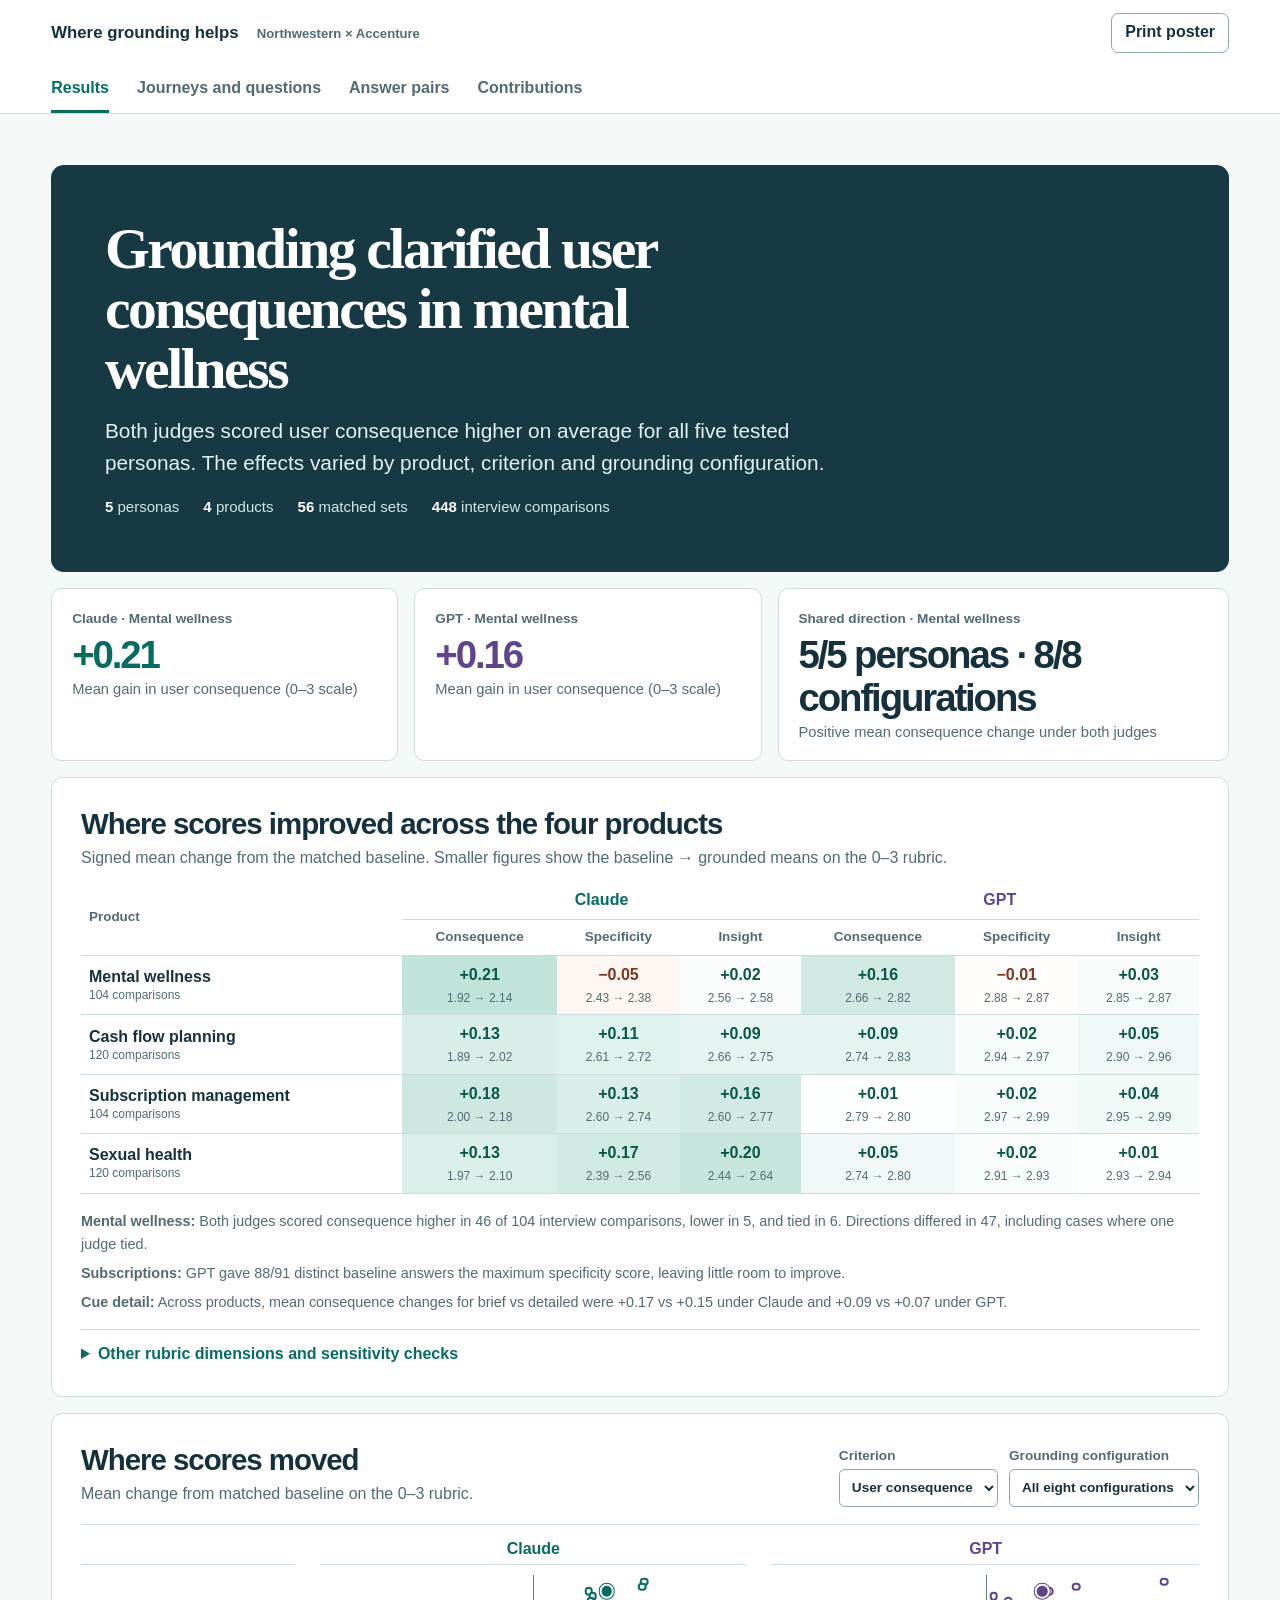
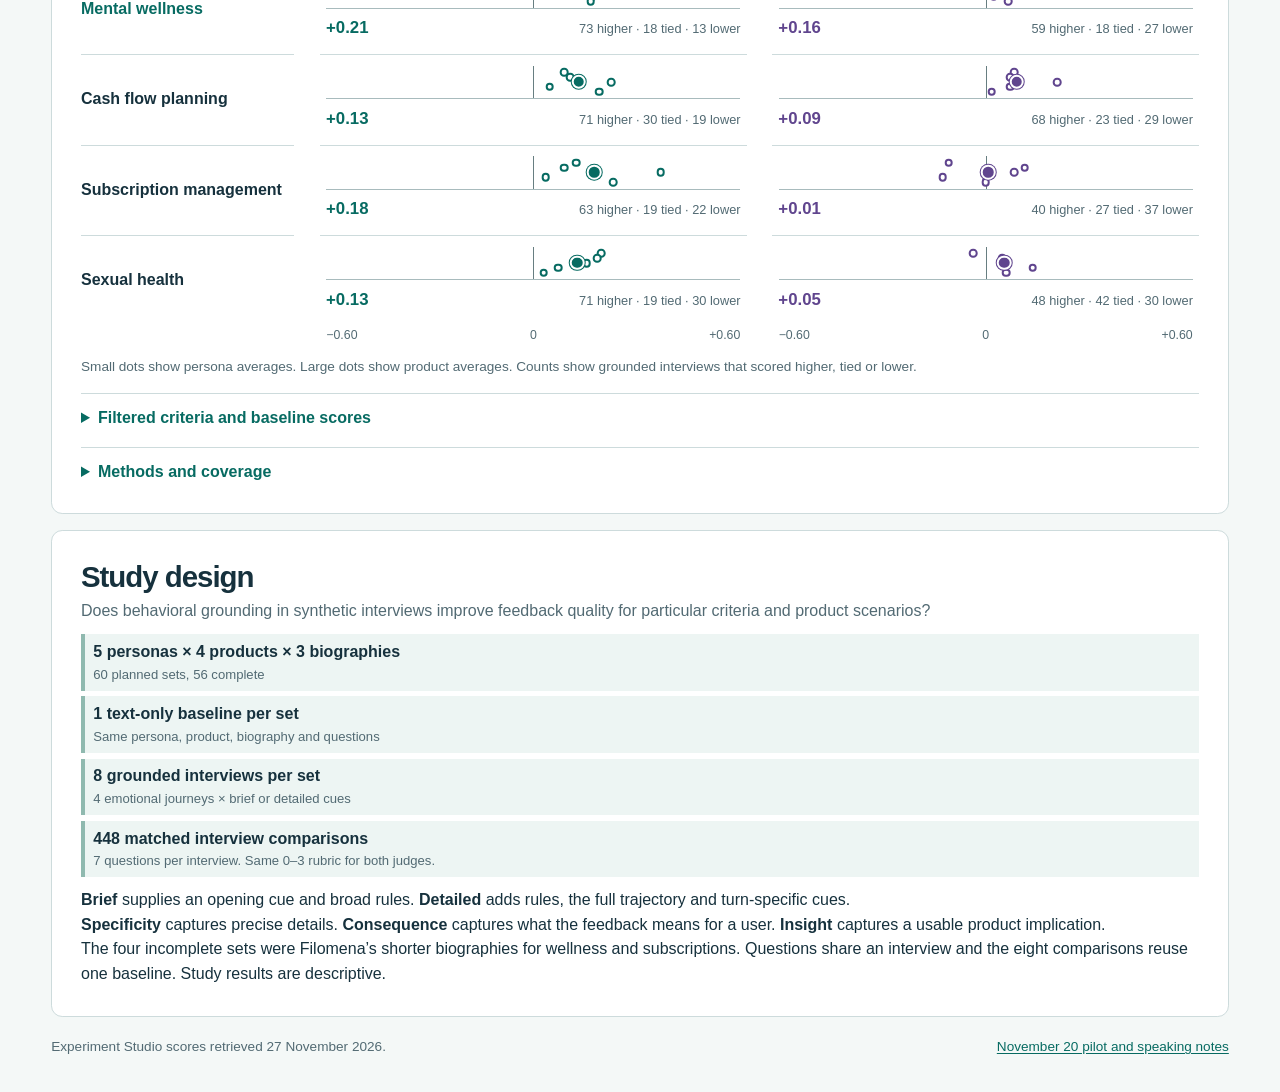
==== commit ea4be47b: "Place marked journey curves with findings and answer pairs" ====
--- a/v3_conversation_loop_evaluation/experiment_studio/analysis/index.html
+++ b/v3_conversation_loop_evaluation/experiment_studio/analysis/index.html
@@ -13,23 +13,88 @@
 .chart{--label-col:minmax(9rem,1fr);display:grid;grid-template-columns:var(--label-col) repeat(2,minmax(0,2fr));column-gap:clamp(.65rem,2vw,1.7rem);row-gap:.15rem;border-top:1px solid var(--line);padding-top:.7rem}.judge-head{font-size:1rem;font-weight:800;color:var(--judge);text-align:center}.chart-name,.plot-cell{border-top:1px solid var(--line);padding:.65rem 0}.chart-name{font-size:1rem;align-content:center;line-height:1.2;font-weight:730}.chart-name.first{color:var(--claude)}.plot-cell{min-width:0}.plot-track{height:2.1rem;position:relative;border-bottom:1px solid #a8bbbd;margin:0 .4rem .42rem}.zero{position:absolute;left:50%;top:0;bottom:0;border-left:1px solid #677e81}.dot{position:absolute;left:var(--x);top:var(--y);transform:translate(-50%,-50%);width:.54rem;height:.54rem;border-radius:50%;background:white;border:2px solid var(--judge);z-index:1}.dot.mean{width:.91rem;height:.91rem;background:var(--judge);border:2px solid white;box-shadow:0 0 0 1px var(--judge);z-index:2}.dot:hover{z-index:3}.axis{display:flex;justify-content:space-between;margin:0 .4rem;color:var(--muted);font-size:.77rem;font-variant-numeric:tabular-nums}.plot-label{display:flex;align-items:baseline;justify-content:space-between;flex-wrap:wrap;gap:.05rem .55rem;margin:0 .38rem}.plot-label strong{font-size:1.05rem;color:var(--judge);font-variant-numeric:tabular-nums}.plot-label span{font-size:.8rem;color:var(--muted);font-variant-numeric:tabular-nums}.legend{font-size:.85rem;margin-top:.7rem}.details{border-top:1px solid var(--line);margin-top:1rem;padding-top:.75rem}.details summary{font-weight:700;color:var(--claude)}.details p{max-width:88ch}.details summary+div{margin-top:.8rem}
 .table-scroll{overflow:auto}.heatmaps{display:grid;grid-template-columns:1fr 1fr;gap:1rem}table{border-collapse:collapse;width:100%;font-variant-numeric:tabular-nums}th,td{padding:.55rem .65rem;border-bottom:1px solid var(--line);text-align:left;vertical-align:middle}thead th{font-size:.84rem;color:var(--muted)}td.val{font-size:1rem;font-weight:750;text-align:center}td.val small{display:block;font-size:.76rem;color:var(--ink);font-weight:500}td.val.positive{background:var(--pos);color:#075149}td.val.negative{background:var(--neg);color:#78381e}.heatmap caption{text-align:left;font-weight:800;margin-bottom:.4rem;color:var(--judge)}
 .intro{margin-bottom:1.3rem}.intro h1{font-size:clamp(2rem,4vw,3.9rem)}.intro p{font-size:1.08rem;color:var(--muted);margin:.65rem 0 0;max-width:73ch}.evidence-layout{display:grid;grid-template-columns:minmax(12rem,17rem) minmax(0,1fr);gap:1rem;align-items:start}.case-menu{padding:.45rem}.case-menu a{display:block;color:var(--ink);padding:.6rem .7rem;font-weight:650;text-decoration:none;border-radius:.4rem;line-height:1.24}.case-menu a span{display:block;color:var(--muted);font-size:.78rem;margin-bottom:.22rem}.case-menu a[aria-current=true],.case-menu a:hover{background:var(--accent);color:#0a5148}.case-card h2{font:700 clamp(1.55rem,3.2vw,2.65rem)/1.1 var(--serif);letter-spacing:-.035em}.case-meta{color:var(--muted);font-size:.85rem;margin-bottom:.3rem}.question{margin:1rem 0;padding:.85rem 1rem;border-left:4px solid var(--line);background:var(--paper)}.question strong,.answer strong{display:block;line-height:1.2;margin-bottom:.42rem}.answer-grid{display:grid;grid-template-columns:1fr 1fr;gap:.9rem}.answer{padding:.9rem;border:1px solid var(--line);border-radius:.45rem;line-height:1.55;min-width:0}.answer p{white-space:pre-wrap;overflow-wrap:anywhere}.answer mark, .print-quote mark{padding:.05em .1em;border-radius:.15em;color:inherit;background:#bde8d6;box-decoration-break:clone;-webkit-box-decoration-break:clone}.answer.baseline mark, .print-quote.baseline mark{background:var(--baseline)}.change-note{margin:.9rem 0;padding:.75rem 1rem;background:var(--accent);border-radius:.4rem}.change-note p+p{margin-top:.35rem}.score-table thead th:not(:first-child),.score-table td{text-align:center}.score-table td b{white-space:nowrap}.score-table .delta{display:inline-block;margin-left:.25rem;font-size:.8rem;color:var(--muted)}.score-table .positive .delta,.gain{color:#056257}.score-table .negative .delta,.loss{color:#883b21}.source-ids{color:var(--muted);font-size:.85rem;overflow-wrap:anywhere}.next-case{margin-top:1rem;display:flex;justify-content:space-between;gap:.8rem}.next-case a{font-weight:650}
-.trajectory{padding:.45rem 0;max-width:35rem}.trajectory-track{position:relative;height:6rem;background:linear-gradient(to bottom,#f9fbfa 49%,#ccd9d8 49%,#ccd9d8 50%,#f9fbfa 50%);margin:.25rem .7rem .5rem}.trajectory-track canvas{position:absolute;inset:0;width:100%;height:100%}.trajectory-point{position:absolute;left:var(--x);top:var(--y);transform:translate(-50%,-50%);width:.52rem;height:.52rem;border-radius:50%;background:var(--claude);border:1px solid white}.trajectory-point.active{width:.84rem;height:.84rem;box-shadow:0 0 0 2px var(--claude)}.trajectory .turns{display:flex;justify-content:space-between;margin:0 .21rem;font-size:.76rem;color:var(--muted)}
+.journey-curve{display:block;width:100%;height:auto;min-width:0}.curve-guide{stroke:#dee8e7;stroke-width:1}.curve-zero{stroke:#a4b8b6}.curve-stroke{stroke:#087366;stroke-width:2.5;fill:none;stroke-linecap:round;stroke-linejoin:round}.curve-point{fill:#087366;stroke:white;stroke-width:1.2}.curve-point.marked{fill:#b44a16;stroke:white;stroke-width:1.6}.curve-marker-guide{stroke:#c16b3f;stroke-width:1.5;stroke-dasharray:3 2}.curve-tick{font-size:11.5px;fill:#4e676a}.curve-tick.marked{fill:#92370e;font-weight:800}
+ .marked-journey{min-width:0;margin:0;padding:.6rem .75rem;background:#f2f7f5;border:1px solid var(--line);border-radius:.45rem}
+.marked-journey figcaption{font-weight:750;line-height:1.19;margin-bottom:.25rem}
+.reference-readout,.cue-delivery,.pair-legend,.other-journeys{color:var(--muted);font-size:.86rem}
+.reference-readout strong{color:#92370e}
+.pair-context{display:grid;grid-template-columns:minmax(0,1fr) minmax(0,1.05fr);gap:.75rem;margin:.65rem 0;align-items:start}
+.pair-question{border-left:3px solid #96b9ad;padding:.1rem 0 .1rem .65rem}
+.pair-question p+p{margin-top:.25rem}
+.pair-summary,.finding-context{display:grid;grid-template-columns:minmax(0,1fr) minmax(0,1fr);gap:.65rem;align-items:center;margin:.5rem 0}
+.pair-summary{grid-template-columns:minmax(0,1fr) minmax(0,1.6fr)}
+.pair-summary .change-note{margin:0}
+.pattern-grid,.featured-pairs{display:grid;grid-template-columns:1fr 1fr;gap:.75rem;align-items:start;margin:.65rem 0}
+.journey-finding,.featured-pair{border:1px solid var(--line);border-radius:.45rem;padding:.8rem}
+.journey-finding h3{margin:.2rem 0}
+.pattern-criterion{color:var(--muted);font-size:.78rem}
+.pattern-table{margin-top:.12rem}
+.pattern-table th,.pattern-table td{text-align:center;padding:.22rem .3rem}
+.pattern-table small{display:block;color:var(--muted);font-size:.75em}
+.finding-change,.inline-question,.other-journeys,.full-pair-link{margin-top:.36rem}
+#dashboard-study-design{margin-top:1rem}
+@media(max-width:1100px){.featured-pairs,.pattern-grid{grid-template-columns:1fr}}
+@media(max-width:750px){.pair-context,.pair-summary{grid-template-columns:1fr}}
+@media(max-width:400px){.finding-context{grid-template-columns:1fr}}
+
 .matrix th:first-child{min-width:10rem}.matrix th{vertical-align:middle}.matrix td{text-align:center}.matrix button{min-width:3.35rem;border:1px solid #92b4ae;border-radius:.3rem;background:var(--accent);padding:.25rem .45rem;font-weight:750;color:var(--claude)}.matrix button[aria-pressed=true]{outline:2px solid var(--claude);outline-offset:2px}.matrix .empty{color:var(--muted)}.matrix-evidence{margin-top:1rem;min-height:2.2rem}.matrix-evidence article{padding:.65rem 0;border-bottom:1px solid var(--line)}.matrix-evidence p{color:var(--muted);margin:.2rem 0}.footer{padding:1.2rem 0;display:flex;gap:.5rem 1rem;flex-wrap:wrap;justify-content:space-between;color:var(--muted);font-size:.85rem}.print-sheet{display:none}
 @media(max-width:900px){.section-bar{align-items:flex-start;flex-direction:column}.heatmaps{grid-template-columns:1fr}.evidence-layout{grid-template-columns:1fr}.case-menu{display:flex;overflow:auto;gap:.3rem}.case-menu a{min-width:12rem}.brand small{display:none}}
 @media(max-width:620px){.finding-grid{grid-template-columns:1fr 1fr;gap:.55rem}.finding:last-child{grid-column:1/-1}.finding{padding:.8rem}.finding p{font-size:.83rem}.chart{--label-col:minmax(4.5rem,1fr);column-gap:.55rem}.chart-name{font-size:.78rem}.plot-label{gap:0;flex-direction:column}.plot-label span{font-size:.72rem}.axis{font-size:.65rem;margin:0}.answer-grid{grid-template-columns:1fr}.tabs{gap:1rem}.tabs a{font-size:.9rem}.filters{gap:.45rem}.select-label select{max-width:11rem}.section-bar p{font-size:.95rem}}
 
-.result-grid{margin-bottom:1rem}.result-grid h2,.view .panel>h2{margin-bottom:.3rem}.result-grid h2+p,.view .panel>h2+p{color:var(--muted)}.study-grid{margin:.65rem 0 .4rem}.study-grid th,.study-grid td{border-bottom:1px solid #cddbdc;padding:.43rem .5rem}.study-grid thead th:not(:first-child),.study-grid thead tr:nth-child(2) th{text-align:center}.study-grid thead [scope=colgroup]{font-size:1rem;letter-spacing:.005em}.study-grid td{text-align:center;white-space:nowrap}.study-grid small{display:block;color:var(--muted);font-weight:510;font-size:.75em;margin-top:.08rem}.study-grid th[scope=row]{line-height:1.24}.delta-cell{font-variant-numeric:tabular-nums}.delta-cell.neutral{background:#f6f8f8}.delta-cell.positive{color:#0a564a;background:rgba(69,172,143,var(--tint))}.delta-cell.negative{color:#7e371e;background:rgba(232,146,102,var(--tint))}.reading-notes{color:var(--muted);font-size:.9rem;margin-top:.65rem}.reading-notes p+p{margin-top:.42rem}.signal-sub{font-size:.78em;font-weight:500;color:var(--muted);margin-top:.3rem}.atlas-caption{margin:.4rem 0;color:var(--muted)}.atlas caption{text-align:left;font-weight:800;margin-top:.8rem}.atlas td,.atlas thead th{white-space:nowrap}.atlas tbody th{min-width:14rem}#journeys .panel+.panel{margin-top:1rem}#journeys .signals th[scope=row]{min-width:13rem}.score-grid th[scope=row],.wellness-grid th[scope=row]{min-width:8.4rem}.tabs{overflow-x:auto}.tabs a{white-space:nowrap}.study-flow{display:grid;gap:.35rem;margin:.65rem 0}.study-flow>div{border-left:4px solid #8fb9af;background:#edf5f3;padding:.36rem .52rem}.study-flow span{display:block;color:var(--muted);font-size:.82em}.journey-key{display:grid;grid-template-columns:1fr 1fr;gap:.23rem .5rem}
+.result-grid{margin-bottom:1rem}.result-grid h2,.view .panel>h2{margin-bottom:.3rem}.result-grid h2+p,.view .panel>h2+p{color:var(--muted)}.study-grid{margin:.65rem 0 .4rem}.study-grid th,.study-grid td{border-bottom:1px solid #cddbdc;padding:.43rem .5rem}.study-grid thead th:not(:first-child),.study-grid thead tr:nth-child(2) th{text-align:center}.study-grid thead [scope=colgroup]{font-size:1rem;letter-spacing:.005em}.study-grid td{text-align:center;white-space:nowrap}.study-grid small{display:block;color:var(--muted);font-weight:510;font-size:.75em;margin-top:.08rem}.study-grid th[scope=row]{line-height:1.24}.delta-cell{font-variant-numeric:tabular-nums}.delta-cell.neutral{background:#f6f8f8}.delta-cell.positive{color:#0a564a;background:rgba(69,172,143,var(--tint))}.delta-cell.negative{color:#7e371e;background:rgba(232,146,102,var(--tint))}.reading-notes{color:var(--muted);font-size:.9rem;margin-top:.65rem}.reading-notes p+p{margin-top:.42rem}.atlas-caption{margin:.4rem 0;color:var(--muted)}.atlas caption{text-align:left;font-weight:800;margin-top:.8rem}.atlas td,.atlas thead th{white-space:nowrap}.atlas tbody th{min-width:14rem}#journeys .panel+.panel{margin-top:1rem}.score-grid th[scope=row],.wellness-grid th[scope=row]{min-width:8.4rem}.tabs{overflow-x:auto}.tabs a{white-space:nowrap}.study-flow{display:grid;gap:.35rem;margin:.65rem 0}.study-flow>div{border-left:4px solid #8fb9af;background:#edf5f3;padding:.36rem .52rem}.study-flow span{display:block;color:var(--muted);font-size:.82em}
 @page{size:48in 36in;margin:.67in}
 @media print{
-  :root{font-size:35px;background:white}body{print-color-adjust:exact;-webkit-print-color-adjust:exact}.no-print{display:none!important}
-  .print-sheet{display:flex;flex-direction:column;gap:.64rem;min-height:34.3in}.print-sheet .hero{padding:.7rem 1.2rem;gap:.35rem;border-radius:.5rem}.print-sheet .hero p{font-size:1rem;max-width:none}.print-sheet .hero .poster-study-name{font-size:.9rem;font-weight:680;color:#a9d5ca}.print-sheet h1{font-size:2.42rem;max-width:none;letter-spacing:-.033em}.print-sheet .finding-grid{margin:0;gap:.65rem}.print-sheet .finding{padding:.43rem .65rem;border-radius:.4rem}.print-sheet .finding strong{font-size:1.7rem;letter-spacing:-.025em}.print-sheet .finding p{font-size:.83rem}.print-sheet .finding span{font-size:.84rem}
-  .paper-columns{display:grid;grid-template-columns:.91fr 1.32fr 1.05fr;gap:.63rem;align-items:start}.paper-column{min-width:0;display:grid;gap:.6rem}.paper-column .panel{padding:.62rem .73rem;border-radius:.4rem;break-inside:avoid}.paper-column h2{font-size:1.25rem;margin-bottom:.34rem}.paper-column h3{font-size:.93rem}.paper-column p{font-size:.85rem;line-height:1.34}.paper-column p+p{margin-top:.38rem}.paper-fine,.paper-column .paper-fine{font-size:.77rem;color:var(--muted)}.paper-column .study-flow{margin:.45rem 0;gap:.22rem}.paper-column .study-flow>div{padding:.25rem .36rem;font-size:.83rem}.paper-column .reading-notes p,.paper-column .reading-notes{font-size:.78rem}.paper-column .reading-notes{margin-top:.36rem}.paper-column .study-grid{margin:.38rem 0 .25rem}.paper-column .study-grid th,.paper-column .study-grid td{padding:.26rem .24rem;font-size:.77rem}.paper-column .study-grid th[scope=colgroup]{font-size:.88rem}.paper-column .study-grid tbody th{min-width:0}.paper-column .study-grid small{font-size:.7rem}.paper-column .score-grid td small{font-size:.62rem}.paper-column .signals th[scope=row]{min-width:0}.paper-column .signals th small{max-width:14rem}.paper-column .signals td small{font-size:.64rem}.paper-column .case-meta{color:var(--muted);font-size:.76rem}
-  .paper-pair{margin-top:.54rem;padding-top:.52rem;border-top:1px solid var(--line)}.paper-pair h3+p{margin-top:.18rem}.paper-pair .print-question{font-size:.79rem;margin:.31rem 0}.paper-pair .answer-grid{grid-template-columns:1fr 1fr;gap:.34rem}.paper-pair .answer{padding:.34rem .38rem;border-radius:.25rem}.paper-pair .answer strong{font-size:.8rem;margin-bottom:.18rem}.paper-pair .answer p{font-size:.72rem;line-height:1.28}.paper-pair .score-table{margin:.24rem 0}.paper-pair .score-table th,.paper-pair .score-table td{padding:.17rem .31rem;font-size:.75rem}.paper-pair .score-table .delta{font-size:.66rem}.paper-pair>p:last-child{font-size:.78rem;background:#edf5f3;border-radius:.22rem;padding:.28rem .34rem}.paper-footer{border-top:1px solid var(--line);padding-top:.38rem;color:var(--muted);margin-top:auto;font-size:.62rem}
+  :root{font-size:31px;background:white}body{print-color-adjust:exact;-webkit-print-color-adjust:exact}.no-print{display:none!important}
+  .print-sheet{display:flex;flex-direction:column;gap:.64rem;min-height:34in}.print-sheet .hero{padding:.7rem 1.2rem;gap:.35rem;border-radius:.5rem}.print-sheet .hero p{font-size:1rem;max-width:none}.print-sheet .hero .poster-study-name{font-size:.9rem;font-weight:680;color:#a9d5ca}.print-sheet h1{font-size:2.42rem;max-width:none;letter-spacing:-.033em}.print-sheet .finding-grid{margin:0;gap:.65rem}.print-sheet .finding{padding:.43rem .65rem;border-radius:.4rem}.print-sheet .finding strong{font-size:1.7rem;letter-spacing:-.025em}.print-sheet .finding p{font-size:.83rem}.print-sheet .finding span{font-size:.84rem}
+  .paper-columns{display:grid;grid-template-columns:.91fr 1.32fr 1.05fr;gap:.63rem;align-items:start}.paper-column{min-width:0;display:grid;gap:.6rem}.paper-column .panel{padding:.62rem .73rem;border-radius:.4rem;break-inside:avoid}.paper-column h2{font-size:1.25rem;margin-bottom:.34rem}.paper-column h3{font-size:.93rem}.paper-column p{font-size:.85rem;line-height:1.34}.paper-column p+p{margin-top:.38rem}.paper-fine,.paper-column .paper-fine{font-size:.77rem;color:var(--muted)}.paper-column .study-flow{margin:.45rem 0;gap:.22rem}.paper-column .study-flow>div{padding:.25rem .36rem;font-size:.83rem}.paper-column .reading-notes p,.paper-column .reading-notes{font-size:.78rem}.paper-column .reading-notes{margin-top:.36rem}.paper-column .study-grid{margin:.38rem 0 .25rem}.paper-column .study-grid th,.paper-column .study-grid td{padding:.21rem .24rem;font-size:.77rem}.paper-column .study-grid th[scope=colgroup]{font-size:.88rem}.paper-column .study-grid tbody th{min-width:0}.paper-column .study-grid small{font-size:.7rem}.paper-column .score-grid td small{font-size:.62rem}.paper-column .case-meta{color:var(--muted);font-size:.76rem}
+  .paper-pair .answer-grid{grid-template-columns:1fr 1fr;gap:.34rem}.paper-pair .answer{padding:.34rem .38rem;border-radius:.25rem}.paper-pair .answer strong{font-size:.8rem;margin-bottom:.18rem}.paper-pair .answer p{font-size:.72rem;line-height:1.28}.paper-pair .score-table{margin:.24rem 0}.paper-pair .score-table th,.paper-pair .score-table td{padding:.17rem .31rem;font-size:.75rem}.paper-pair .score-table .delta{font-size:.66rem}.paper-footer{border-top:1px solid var(--line);padding-top:.38rem;color:var(--muted);margin-top:auto;font-size:.62rem}
 }
 
 .secondary td{font-variant-numeric:tabular-nums}.secondary tbody th{font-weight:600}
 
 @media print{.paper-matrix .matrix th,.paper-matrix .matrix td{padding:.19rem .22rem;font-size:.65rem;line-height:1.16}.paper-matrix .matrix th:first-child{min-width:3.8rem}.paper-matrix .matrix{margin:.25rem 0}}
+
+@media print{
+  .paper-columns{grid-template-columns:1.03fr 1.15fr 1.21fr;gap:.51rem}
+  .paper-column{gap:.39rem}.print-sheet{gap:.38rem}
+  .paper-column .panel{padding:.48rem .56rem}
+  .paper-column .study-flow{grid-template-columns:1fr 1fr}
+  .results-column .panel{padding-block:.39rem}
+  .results-column p{line-height:1.26}
+  .results-column p+p{margin-top:.25rem}
+  .paper-footer{padding-top:.21rem;line-height:1.2}
+  .paper-column .case-meta,.paper-column .other-journeys,.paper-column .pattern-criterion{font-size:.67rem}
+  .paper-column .marked-journey{padding:.24rem .3rem;border-radius:.22rem}
+  .paper-column .marked-journey figcaption{font-size:.72rem;margin-bottom:.04rem}
+  .paper-column .reference-readout,.paper-column .cue-delivery{font-size:.62rem;line-height:1.17}
+  .paper-column .marked-journey p+p{margin-top:.08rem}
+  .paper-column .pattern-table th,.paper-column .pattern-table td{padding:.1rem .16rem;font-size:.69rem}
+  .paper-column .pattern-table small{font-size:.68em}
+  .paper-patterns .pattern-grid{grid-template-columns:repeat(2,minmax(0,1fr));align-items:stretch;gap:.22rem;margin:.26rem 0}
+  .paper-patterns .journey-finding{padding:.25rem .27rem;border-radius:.23rem}
+  .paper-patterns .journey-finding h3{font-size:.77rem;margin:.11rem 0}
+  .paper-patterns .finding-context{grid-template-columns:1fr;gap:.14rem;margin:.17rem 0}
+  .paper-patterns .finding-change{font-size:.69rem;line-height:1.2}
+  .paper-column .other-journeys{line-height:1.16;margin-top:.22rem}
+  .paper-featured .featured-pairs{display:block;margin:.2rem 0}
+  .paper-featured .featured-pair{padding:.27rem 0;border:0;border-top:1px solid var(--line);border-radius:0}
+  .paper-featured .pair-legend{font-size:.73rem;line-height:1.2}
+  .paper-featured .pair-context{grid-template-columns:.82fr 1.18fr;gap:.25rem;margin:.19rem 0}
+  .paper-featured .pair-question{padding-left:.25rem}
+  .paper-featured .pair-question p{font-size:.72rem;line-height:1.22}
+  .paper-featured .pair-question p+p{margin-top:.15rem}
+  .paper-featured .pair-summary{grid-template-columns:.88fr 1.12fr;gap:.24rem;margin:.22rem 0}
+  .paper-featured .change-note{border-radius:.2rem;padding:.21rem .26rem}
+  .paper-featured .change-note p{font-size:.7rem;line-height:1.19}
+  .paper-dot-plot .chart{--label-col:minmax(4.6rem,1fr);gap:.04rem .25rem;padding-top:.17rem;margin-top:.22rem}
+  .paper-dot-plot .chart-name,.paper-dot-plot .plot-cell{padding:.15rem 0}
+  .paper-dot-plot .plot-track{height:.71rem;margin:0 .16rem .1rem}
+  .paper-dot-plot .judge-head,.paper-dot-plot .chart-name,.paper-dot-plot .plot-label strong{font-size:.72rem}
+  .paper-dot-plot .dot{width:.27rem;height:.27rem;border-width:1.5px}
+  .paper-dot-plot .dot.mean{width:.39rem;height:.39rem}
+  .paper-dot-plot .axis,.paper-dot-plot .plot-label span{font-size:.58rem}
+  .paper-dot-plot .plot-label,.paper-dot-plot .axis{margin:0 .14rem}
+}
 </style>
 </head>
 <body>
@@ -45,14 +110,17 @@
     <section class="panel results-panel" aria-labelledby="chart-title">
       <div class="section-bar"><div><h2 id="chart-title">Where scores moved</h2><p>Mean change from matched baseline on the 0–3 rubric.</p></div><div class="filters" id="chart-filters"></div></div>
       <div id="plot" aria-live="polite"></div>
-      <p class="legend">Small dots show persona averages. The large dot shows the product average. Counts show grounded interviews that scored higher, tied or lower.</p>
+      <p class="legend" id="plot-legend"></p>
       <details class="details"><summary>Filtered criteria and baseline scores</summary><div id="heatmaps"></div></details>
       <details class="details"><summary>Methods and coverage</summary><div id="methods"></div></details>
     </section>
+    <section class="panel" id="dashboard-study-design"></section>
   </section>
   <section id="journeys" class="view" aria-labelledby="journeys-title" hidden>
     <div class="intro"><h1 id="journeys-title">Which journeys help on which questions?</h1><p>Each result compares the same question, product, persona and biography against its matched baseline. Brief and detailed cues are shown separately.</p></div>
     <section class="panel" id="dashboard-signals"></section>
+    <section class="panel" id="dashboard-journey-patterns"></section>
+    <section class="panel" id="dashboard-implications"></section>
     <section class="panel" id="dashboard-wellness"></section>
     <section class="panel" aria-labelledby="turn-title">
       <div class="section-bar"><div><h2 id="turn-title">Explore all 28 study questions</h2><p>Use the filters to check the full results, including small gains, ties, and declines.</p></div><div class="filters" id="journey-filters"></div></div>
@@ -119,6 +187,7 @@
   return summarize(rows.flatMap(r => questions.map(q => r.turns[judge][criterion][q-1])));
 }
 
+const deltaPlotLegend = 'Small dots show persona averages. Large dots show product averages. Counts show grounded interviews that scored higher, tied or lower.';
 const wellnessRows = data.runs.filter(r => r.product === 'mental-wellness');
 const sharedChange = judges.map(([j]) => stats(wellnessRows,j,'consequence'));
 const sharedPeople = Object.keys(people).filter(p => judges.every(([j]) => stats(wellnessRows.filter(r => r.person===p),j,'consequence').delta>0)).length;
@@ -185,56 +254,63 @@
   }).join('')}</tr>`).join('')}</tbody></table>`;
 }
 
-function trajectory(item) {
-  const id = item.cue.split(' ')[0];
-  const j = data.journeys[id];
-  const y = j.sentiments.map(n => 50-15*n);
-  const columns = y.map((_,i) => i*100/(y.length-1));
-  const points = y.map((v,i) => `<span class="trajectory-point ${i+1===item.q?'active':''}" style="--x:${columns[i]}%;--y:${v}%" aria-hidden="true"></span>`).join('');
-  return `<details class="details"><summary>${id} · ${esc(j.name)} · reference trajectory</summary><div class="trajectory"><div class="trajectory-track" role="img" aria-label="Reference sentiment across turns: ${j.sentiments.join(', ')}. Turn ${item.q} highlighted."><canvas aria-hidden="true"></canvas>${points}</div><div class="turns">${y.map((_,i) => `<span>Q${i+1}</span>`).join('')}</div><p>${j.states.map((s,i) => i+1===item.q?`<strong>${esc(s)}</strong>`:esc(s)).join(' → ')}</p><p>Assigned reference, with Q${item.q} marked. ${item.cue.endsWith('coarse')?'The brief condition receives the opening cue and general rules.':'The detailed condition receives the trajectory and turn-specific cues.'}</p></div></details>`;
-}
-
-function plotTrajectory(card, item) {
-  const track = card.querySelector('.trajectory-track');
-  const canvas = track.querySelector('canvas');
-  const plot = () => {
-    const {width,height} = track.getBoundingClientRect();
-    if (!width || !height) return;
-    const ratio = window.devicePixelRatio || 1;
-    canvas.width = Math.round(width * ratio);
-    canvas.height = Math.round(height * ratio);
-    const ctx = canvas.getContext('2d');
-    ctx.scale(ratio,ratio);
-    ctx.strokeStyle = '#076b62';
-    ctx.lineWidth = 2;
-    ctx.beginPath();
-    data.journeys[item.cue.split(' ')[0]].sentiments.forEach((n,i,all) => {
-      const x = i * width / (all.length - 1);
-      const y = (50 - 15 * n) * height / 100;
-      if(i===0) ctx.moveTo(x,y);
-      else ctx.lineTo(x,y);
-    });
-    ctx.stroke();
-  };
-  const resize = new ResizeObserver(plot);
-  resize.observe(track);
-  return resize;
-}
-
-let trajectoryResize;
+const journeyName = id => data.journeys[id].name.replace('->','→');
+
+function journeyCurve(id, turns) {
+  const values = data.journeys[id].sentiments;
+  const x = i => 28 + i*51;
+  const y = v => 41 - 11*v;
+  const active = new Set(turns);
+  const title = `${journeyName(id)}. Assigned reference sentiment Q1 to Q7: ${values.join(', ')}. Highlighted ${turns.map(n=>`Q${n}`).join(', ')}.`;
+  return `<svg class="journey-curve" viewBox="0 0 354 96" role="img" aria-label="${esc(title)}">
+    <title>${esc(title)}</title>
+    ${[3,0,-3].map(v=>`<line class="curve-guide ${v===0?'curve-zero':''}" x1="28" x2="334" y1="${y(v)}" y2="${y(v)}"/><text class="curve-tick" x="21" y="${y(v)+4}" text-anchor="end">${v===0?'0':signed(v,0)}</text>`).join('')}
+    ${values.map((v,i)=>active.has(i+1)?`<line class="curve-marker-guide" x1="${x(i)}" x2="${x(i)}" y1="${y(v)}" y2="79"/>`:'').join('')}
+    <polyline class="curve-stroke" points="${values.map((v,i)=>`${x(i)},${y(v)}`).join(' ')}"/>
+    ${values.map((v,i)=>{const marked=active.has(i+1);return `<circle data-turn="${i+1}" class="curve-point ${marked?'marked':''}" cx="${x(i)}" cy="${y(v)}" r="${marked?5.5:3}"/><text class="curve-tick ${marked?'marked':''}" x="${x(i)}" y="92" text-anchor="middle">Q${i+1}</text>`;}).join('')}
+  </svg>`;
+}
+
+function markedJourney(cue, q) {
+  const [id,format] = cue.split(' ');
+  const state = data.journeys[id].states[q-1];
+  const ref = signed(data.journeys[id].sentiments[q-1]);
+  const mood = state.split('mood: ')[1];
+  const delivery = format==='coarse'
+    ? 'Brief cue supplies the opening state and general rules.'
+    : `Detailed cue at Q${q} · ${state.split('; ').join(', ')}.`;
+  return `<figure class="marked-journey" data-journey="${id}" data-question="${q}">
+    <figcaption>${esc(journeyName(id))}</figcaption>
+    ${journeyCurve(id,[q])}
+    <p class="reference-readout"><strong>Q${q}</strong> · ${ref} · ${esc(mood)}</p>
+    <p class="cue-delivery">${esc(delivery)}</p>
+  </figure>`;
+}
+
+function pairComparison(item) {
+  return `<div class="answer-grid"><div class="answer baseline"><strong>Baseline</strong><p>${highlight(item.baseline,item.baselineMark)}</p></div><div class="answer"><strong>Grounded</strong><p>${highlight(item.grounded,item.groundedMark)}</p></div></div>
+    <div class="table-scroll">${scoreTable(item)}</div>`;
+}
+
+function pairContent(item, pattern, options = {}) {
+  return `<p class="case-meta">${data.products[item.product]} · ${people[item.person]} · ${cueNames[item.cue]} · Q${item.q}${options.showBio?` · ${bios[item.bio]}`:''}</p>
+  <div class="pair-context">
+    ${markedJourney(item.cue,item.q)}
+    <div class="pair-question"><p><strong>Q${item.q} · ${esc(questionLabel(item.product,item.q))}</strong></p><p>${esc(item.question)}</p></div>
+  </div>
+  <div class="${pattern?'pair-summary':''}">
+  ${pattern?patternScores(pattern):''}
+  <div class="change-note"><p><strong>What changed.</strong> ${esc(item.change)}</p>${options.showProductQuestion&&item.test?`<p><strong>Product question.</strong> ${esc(item.test)}</p>`:''}</div></div>
+  ${pairComparison(item)}`;
+}
 
 function evidence(index) {
   const item = data.cases[index];
-  if(trajectoryResize) trajectoryResize.disconnect();
+  const pattern = patterns.find(p=>p.proof===item.run);
   $('case-menu').innerHTML = data.cases.map((c,i) => `<a href="#evidence/${i+1}" ${index===i?'aria-current="true"':''}><span>${data.products[c.product]}</span>${esc(c.title)}</a>`).join('');
-  $('case-detail').innerHTML = `<p class="case-meta">${data.products[item.product]} · ${people[item.person]} · ${cueNames[item.cue]} · Q${item.q} · ${bios[item.bio]}</p><h2>${esc(item.title)}</h2>
-  <div class="question"><strong>Shared interview question</strong><p>${esc(item.question)}</p></div>
-  <div class="answer-grid"><div class="answer baseline"><strong>Baseline · full answer</strong><p>${highlight(item.baseline,item.baselineMark)}</p></div><div class="answer"><strong>Grounded · full answer</strong><p>${highlight(item.grounded,item.groundedMark)}</p></div></div>
-  <div class="change-note"><p><strong>What changed.</strong> ${esc(item.change)}</p>${item.test?`<p><strong>Product question.</strong> ${esc(item.test)}</p>`:''}</div>
-  <div class="table-scroll">${scoreTable(item)}</div>${trajectory(item)}
+  $('case-detail').innerHTML = `<h2>${esc(item.title)}</h2>${pairContent(item,pattern,{showBio:true,showProductQuestion:true})}
   <details class="details"><summary>Source answer IDs</summary><p class="source-ids">Baseline ${esc(item.bid)}<br>Grounded ${esc(item.run)}</p></details>
   <div class="next-case"><span>${index>0?`<a href="#evidence/${index}">Previous pair</a>`:''}</span><span>${index<data.cases.length-1?`<a href="#evidence/${index+2}">Next pair</a>`:''}</span></div>`;
-  trajectoryResize=plotTrajectory($('case-detail'),item);
 }
 
 function matchingCases(product,type,allowed) {
@@ -345,17 +421,57 @@
   <div class="reading-notes"><p><strong>C2 detailed</strong> had the largest average consequence gain across the seven wellness questions (${signed(c2[0])} Claude, ${signed(c2[1])} GPT).</p><p>Across configurations, consequence changes averaged ${signed(turnStats(wellnessRows,'C','consequence',topic).delta)} Claude and ${signed(turnStats(wellnessRows,'G','consequence',topic).delta)} GPT on the four topic-only questions. On the three screen questions they averaged ${signed(turnStats(wellnessRows,'C','consequence',screen).delta)} and ${signed(turnStats(wellnessRows,'G','consequence',screen).delta,3)}, respectively.</p></div>`;
 }
 
+const featuredPatterns = patterns.slice(1,3);
+const wellnessContrast = {p:'mental-wellness', q:7, cue:'C3 coarse', c:'consequence'};
+const otherPatterns = [patterns[0],wellnessContrast,...patterns.slice(3)];
+const curveLegend = 'Each curve shows assigned reference sentiment (−3 to +3). The orange dot marks the question.';
+
+function patternScores({p,q,cue,c}) {
+  const selected = data.runs.filter(r=>r.product===p&&r.cue===cue);
+  return `<div class="pattern-scores"><p class="pattern-criterion">${criterionLabel(c)} · change from baseline at Q${q} · n=${selected.length}</p>
+    <table class="pattern-table"><thead><tr>${judges.map(([,name,cls])=>`<th scope="col" class="${cls} judge-name">${name}</th>`).join('')}</tr></thead><tbody><tr>${judges.map(([j])=>{
+      const s=turnStats(selected,j,c,[q]);
+      const full=turnStats(fullBios(selected),j,c,[q]);
+      return `<td class="delta-cell ${direction(s.delta)}" style="--tint:${Math.min(Math.abs(s.delta)/.9,.68)}"><b>${signedAtPrecision(s.delta)}</b><small>Full bio ${signedAtPrecision(full.delta)}</small></td>`;
+    }).join('')}</tr></tbody></table></div>`;
+}
+
+function patternComparison({p,q,cue,c}) {
+  const other = data.runs.filter(r=>r.product===p&&r.cue!==cue&&r.cue.split(' ')[1]===cue.split(' ')[1]);
+  const comparison = judges.map(([j,n])=>`${signedAtPrecision(turnStats(other,j,c,[q]).delta)} ${n}`).join(' · ');
+  return `<p class="other-journeys">Other ${cue.endsWith('coarse')?'brief':'detailed'} journeys at Q${q} averaged ${comparison}.</p>`;
+}
+
+function findingCard(pattern, interactive) {
+  const {p,q,cue,proof} = pattern;
+  const item = data.cases[caseIndex[proof]-1];
+  return `<article class="journey-finding" data-pattern="${p}/${cue}/${q}">
+    <p class="case-meta">${data.products[p]} · ${cueNames[cue]}${item?'':' · comparison'}</p>
+    <h3>Q${q} · ${esc(questionLabel(p,q))}</h3>
+    <div class="finding-context">${markedJourney(cue,q)}${patternScores(pattern)}</div>
+    ${item?`<p class="finding-change"><strong>${people[item.person]}.</strong> ${esc(item.change)}</p>`:`<p class="finding-change">Same wellness question as Steady Warm-Up, with the brief High-Energy Positive Dip &amp; Recovery cue.</p>`}
+    ${patternComparison(pattern)}
+    ${interactive&&item?`<details class="details inline-pair"><summary>Read the full answer pair</summary><p class="inline-question">${esc(item.question)}</p>${pairComparison(item)}<p><a href="#evidence/${caseIndex[proof]}">Open answer pair</a></p></details>`:''}
+  </article>`;
+}
+
 function signalSection(interactive) {
-  const rows = patterns.map(({p, q, cue, c, proof}) => {
-    const selected = data.runs.filter(r=>r.product===p&&r.cue===cue);
-    const other = data.runs.filter(r=>r.product===p&&r.cue!==cue&&r.cue.split(' ')[1]===cue.split(' ')[1]);
-    const detail = interactive ? `<p class="signal-sub">Same question, other ${cue.endsWith('coarse')?'brief':'detailed'} journeys averaged ${signed(turnStats(other,'C',c,[q]).delta)} Claude and ${signed(turnStats(other,'G',c,[q]).delta)} GPT. <a href="#evidence/${caseIndex[proof]}">See an answer pair</a>.</p>` : '';
-    return `<tr><th scope="row">${data.products[p]} · Q${q}<small>${esc(questionLabel(p,q))}</small><small>${cueNames[cue]} · ${criterionLabel(c)} · n=${selected.length}</small>${detail}</th>${judges.map(([j])=>{
-      const s=turnStats(selected,j,c,[q]);const f=turnStats(fullBios(selected),j,c,[q]);
-      return `<td class="delta-cell ${direction(s.delta)}" style="--tint:${Math.min(Math.abs(s.delta)/.9,.68)}"><b>${signed(s.delta)}</b><small>Full bio ${signed(f.delta)}</small></td>`;
-    }).join('')}</tr>`;
-  }).join('');
-  return `<h2>Where a particular journey helped or hurt</h2><p>Six exploratory patterns selected from 672 contrasts per judge. Each row compares one configuration to baseline, with a five-persona full-biography check.</p><div class="table-scroll"><table class="study-grid signals"><thead><tr><th scope="col">Question and configuration</th><th scope="col" class="claude judge-name">Claude</th><th scope="col" class="gpt judge-name">GPT</th></tr></thead><tbody>${rows}</tbody></table></div><p class="reading-notes">Every row kept its overall direction under both judges when omitting any one persona. The check-in gain became flat for Claude in the full-biography subset.</p><p class="reading-notes">For the sexual health partner question, C1 brief averaged ${signed(turnStats(data.runs.filter(r=>r.product==='sexual-health'&&r.cue==='C1 coarse'),'C','consequence',[6]).delta)} Claude and ${signed(turnStats(data.runs.filter(r=>r.product==='sexual-health'&&r.cue==='C1 coarse'),'G','consequence',[6]).delta)} GPT. C1 detailed moved the scores in the opposite direction.</p><p class="reading-notes">On the subscription routine question, the other detailed journeys averaged ${judges.map(([j,n])=>`${signed(turnStats(data.runs.filter(r=>r.product==='subscription-management'&&r.cue.endsWith('fine')&&r.cue!=='C2 fine'),j,'consequence',[7]).delta)} ${n}`).join(' and ')}.</p>`;
+  const [briefC,briefG] = judges.map(([j])=>signed(turnStats(data.runs.filter(r=>r.product==='sexual-health'&&r.cue==='C1 coarse'),j,'consequence',[6]).delta));
+  return `<h2>More question-level findings</h2><p>${curveLegend}</p><div class="pattern-grid">${otherPatterns.map(p=>findingCard(p,interactive)).join('')}</div>
+    <div class="reading-notes"><p>For the sexual health partner question, Roller-Coaster / Cools Off brief averaged ${briefC} Claude and ${briefG} GPT. The detailed cue moved the scores in the opposite direction.</p></div>`;
+}
+
+function featuredPairs(interactive) {
+  return `<h2>Two mental wellness questions show a gain and a loss</h2><p class="pair-legend">${curveLegend} Green highlights the grounded wording. Tan highlights the corresponding baseline wording.</p>
+    <div class="featured-pairs">${featuredPatterns.map(pattern=>{
+      const item = data.cases[caseIndex[pattern.proof]-1];
+      return `<article class="paper-pair featured-pair" data-pattern="${pattern.p}/${pattern.cue}/${pattern.q}">
+        <h3>${esc(item.title)}</h3>${pairContent(item,pattern)}
+        ${patternComparison(pattern)}
+        ${interactive?`<p class="full-pair-link"><a href="#evidence/${caseIndex[pattern.proof]}">Open answer pair details</a></p>`:''}
+      </article>`;
+    }).join('')}</div>
+    <div class="reading-notes"><p>Six patterns were selected after reviewing 672 contrasts per judge. Their direction held for both judges when omitting any one persona. Claude’s check-in gain was flat in the full-biography subset. The brief High-Energy Positive Dip &amp; Recovery card provides a comparison at wellness Q7.</p></div>`;
 }
 
 function journeyMethod() {
@@ -379,11 +495,6 @@
     `<div class="table-scroll"><table class="study-grid atlas"><caption class="${cls} judge-name">${name}</caption><thead><tr><th scope="col">${grouped?'Prompt type':'Question'}</th><th scope="col">All eight</th>${cues.map(([,n])=>`<th scope="col">${n}</th>`).join('')}</tr></thead><tbody>${groups.map(({label,sub,turns,full})=>`<tr><th scope="row" title="${esc(full)}">${esc(label)}<small>${esc(sub)}</small></th>${deltaCell(turnStats(rows,j,c,turns))}${cues.map(([k])=>deltaCell(turnStats(rows.filter(r=>r.cue===k),j,c,turns))).join('')}</tr>`).join('')}</tbody></table></div>`).join('')}`;
 }
 
-function printEvidence(run) {
-  const e = data.cases[caseIndex[run]-1];
-  return `<article class="paper-pair"><h3>${esc(e.title)}</h3><p class="case-meta">${data.products[e.product]} · ${people[e.person]} · ${cueNames[e.cue]} · Q${e.q}</p><p class="print-question">${esc(e.question)}</p><div class="answer-grid"><div class="answer baseline"><strong>Baseline</strong><p>${highlight(e.baseline,e.baselineMark)}</p></div><div class="answer"><strong>Grounded</strong><p>${highlight(e.grounded,e.groundedMark)}</p></div></div>${scoreTable(e)}<p>${esc(e.change)}</p></article>`;
-}
-
 function checksSection() {
   const human = criteria.map(([c,name])=>`<span>${name} ${signed(data.scope.human[c])}</span>`).join(' · ');
   return `<h2>Robustness and human ratings</h2>
@@ -393,28 +504,35 @@
     <table class="study-grid secondary"><thead><tr><th scope="col">Other rubric dimensions · all products</th><th scope="col" class="claude judge-name">Claude</th><th scope="col" class="gpt judge-name">GPT</th></tr></thead><tbody>${Object.keys(data.secondary.C).map(c=>`<tr><th scope="row">${c}</th>${judges.map(([j])=>`<td>${signed(data.secondary[j][c],3)}</td>`).join('')}</tr>`).join('')}</tbody></table>`;
 }
 
+function studyDesign() {
+  return `<h2>Study design</h2><p>Does behavioral grounding in synthetic interviews improve feedback quality for particular criteria and product scenarios?</p>
+    <div class="study-flow"><div><b>5 personas × 4 products × 3 biographies</b><span>60 planned sets, 56 complete</span></div><div><b>1 text-only baseline per set</b><span>Same persona, product, biography and questions</span></div><div><b>8 grounded interviews per set</b><span>4 emotional journeys × brief or detailed cues</span></div><div><b>448 matched interview comparisons</b><span>7 questions per interview. Same 0–3 rubric for both judges.</span></div></div>
+    <p><strong>Brief</strong> supplies an opening cue and broad rules. <strong>Detailed</strong> adds rules, the full trajectory and turn-specific cues.</p><p><strong>Specificity</strong> captures precise details. <strong>Consequence</strong> captures what the feedback means for a user. <strong>Insight</strong> captures a usable product implication.</p>
+    <p class="paper-fine">The four incomplete sets were Filomena’s shorter biographies for wellness and subscriptions. Questions share an interview and the eight comparisons reuse one baseline. Study results are descriptive.</p>`;
+}
+
+function productImplications() {
+  return `<h2>Product implications</h2><p>Test an explanation of how check-in information will be used before asking for more. For quick activities, check whether each option gives enough detail to make a choice.</p><p class="paper-fine">These are hypotheses from synthetic feedback. The study measured rubric scores on answers, and human testing would establish how people respond.</p>`;
+}
+
 function renderPrint() {
   const [cl,gp] = sharedChange;
   $('print-sheet').innerHTML = `<div class="hero"><p class="poster-study-name">Northwestern × Accenture Capstone</p><h1 id="poster-title">Behavioral grounding clarified user consequences most consistently in mental wellness</h1><p>Effects varied by product, evaluation criterion and interview question.</p></div>
   <div class="finding-grid"><article class="finding claude"><span>Claude · Mental wellness consequence</span><strong class="judge-val">${signed(cl.delta)}</strong><p>${cl.baseline.toFixed(2)} → ${cl.grounded.toFixed(2)} on a 0–3 rubric</p></article><article class="finding gpt"><span>GPT · Mental wellness consequence</span><strong class="judge-val">${signed(gp.delta)}</strong><p>${gp.baseline.toFixed(2)} → ${gp.grounded.toFixed(2)} on a 0–3 rubric</p></article><article class="finding"><span>Positive averages under both judges</span><strong>${sharedPeople}/5 personas · ${sharedCues}/8 configurations</strong><p>104 matched mental wellness interview comparisons</p></article></div>
   <div class="paper-columns">
     <div class="paper-column method-column">
-      <section class="panel"><h2>Study design</h2><p>Does behavioral grounding in synthetic interviews improve feedback quality for particular criteria and product scenarios?</p>
-        <div class="study-flow"><div><b>5 personas × 4 products × 3 biographies</b><span>60 planned sets, 56 complete</span></div><div><b>1 text-only baseline per set</b><span>Same persona, product, biography and questions</span></div><div><b>8 grounded interviews per set</b><span>4 emotional journeys × brief or detailed cues</span></div><div><b>448 matched interview comparisons</b><span>7 questions per interview. Same 0–3 rubric for both judges.</span></div></div>
-        <p><strong>Brief</strong> supplies an opening cue and broad rules. <strong>Detailed</strong> adds rules, the full trajectory and turn-specific cues.</p><p><strong>Specificity</strong> captures precise details. <strong>Consequence</strong> captures what the feedback means for a user. <strong>Insight</strong> captures a usable product implication.</p>
-        <p class="paper-fine">The four incomplete sets were Filomena’s shorter biographies for wellness and subscriptions. Questions share an interview and the eight comparisons reuse one baseline. Study results are descriptive.</p>
-      </section>
-      <section class="panel">${signalSection(false)}</section>
-      <section class="panel"><h2>Journey inputs</h2><div class="journey-key">${Object.entries(data.journeys).map(([id,d])=>`<p><b>${id}</b> ${esc(d.name)}</p>`).join('')}</div><p class="paper-fine">Journey labels describe the assigned cue. Question wording, order, screen context and prompt format may all shape the result.</p></section>
+      <section class="panel">${studyDesign()}</section>
+      <section class="panel paper-patterns">${signalSection(false)}</section>
     </div>
     <div class="paper-column results-column">
       <section class="panel">${gridSection()}</section>
       <section class="panel">${wellnessSection()}</section>
       <section class="panel caveats">${checksSection()}</section>
+      <section class="panel paper-dot-plot"><h2>Consequence changes by persona</h2><p>All eight configurations. ${deltaPlotLegend}</p>${chart(data.runs,'consequence')}</section>
     </div>
     <div class="paper-column evidence-column">
-      <section class="panel"><h2>Read the changed wording</h2><p>Two selected pairs illustrate a gain and a loss in the same product and journey family.</p>${printEvidence(patterns[1].proof)}${printEvidence(patterns[2].proof)}</section>
-      <section class="panel"><h2>Product implication</h2><p>Test an explanation of how check-in information will be used before asking for more. For quick activities, check whether each option gives enough detail to make a choice.</p><p class="paper-fine">These are hypotheses from synthetic feedback. The study measured rubric scores on answers, and human testing would establish how people respond.</p></section>
+      <section class="panel paper-featured">${featuredPairs(false)}</section>
+      <section class="panel">${productImplications()}</section>
       <section class="panel paper-matrix"><h2>What the selected pairs added</h2><p>New or more precise points in three reviewed pairs per product. A pair can contribute to several rows.</p>${matrixTable(newOrSharper,false)}<p class="paper-fine">The 12 pairs were selected to include a consequence gain, tie and decline in each product.</p></section>
     </div>
   </div>
@@ -450,11 +568,15 @@
 $('status-filter').addEventListener('change',renderMatrix);
 $('matrix').addEventListener('click',matrixClick);
 $('methods').innerHTML = `<p>The <a href="https://capstone-experimentstudio.vercel.app/experiment-studio.html#compare">Experiment Studio</a> snapshot contains ${data.scope.interviews} distinct interviews, of which ${data.scope.scoredInterviews} have scores from both current judges. We included ${data.scope.sets} complete sets with a baseline and eight grounded interviews for the same persona, product and biography. Four sets were incomplete, all shorter biographies for Filomena in mental wellness or subscriptions.</p><p>Each interview score is the mean of its seven question scores. Each grounded interview is compared with the matched baseline. Baselines are reused across conditions and both judges score the same answers. The brief and detailed prompts differ in content and delivery timing.</p><p>Submitted human scores overlap on ${data.scope.humanN} question comparisons for Filomena’s full-biography subscription interviews. Human medians change by ${signed(data.scope.human.specificity)} for specificity, ${signed(data.scope.human.consequence)} for consequence and ${signed(data.scope.human.insight)} for insight. The chart reports model judgments of synthetic answers.</p>`;
+$('plot-legend').textContent = deltaPlotLegend;
 $('source-note').textContent = `Experiment Studio scores retrieved ${data.retrieved}.`;
 $('print-poster').addEventListener('click',() => window.print());
 window.addEventListener('hashchange',route);
+$('dashboard-study-design').innerHTML = studyDesign();
 $('dashboard-score-grid').innerHTML = gridSection()+`<details class="details"><summary>Other rubric dimensions and sensitivity checks</summary>${checksSection()}</details>`;
-$('dashboard-signals').innerHTML = signalSection(true);
+$('dashboard-signals').innerHTML = featuredPairs(true);
+$('dashboard-journey-patterns').innerHTML = signalSection(true);
+$('dashboard-implications').innerHTML = productImplications();
 $('dashboard-wellness').innerHTML = wellnessSection();
 $('journey-method').innerHTML = journeyMethod();
 $('journey-filters').innerHTML = `<label class="select-label">Product<select id="atlas-product">${products.map(([p,n])=>`<option value="${p}">${n}</option>`).join('')}</select></label><label class="select-label">Criterion<select id="atlas-criterion">${criteria.map(([c,n])=>`<option value="${c}">${n}</option>`).join('')}</select></label><label class="select-label">Show rows by<select id="atlas-group"><option value="question">Question</option><option value="phase">Prompt type</option></select></label><label class="select-label">Included profiles<select id="atlas-cohort"><option value="all">All complete matches</option><option value="full">Full biographies only</option><option value="common">Four fully covered personas</option></select></label>`;
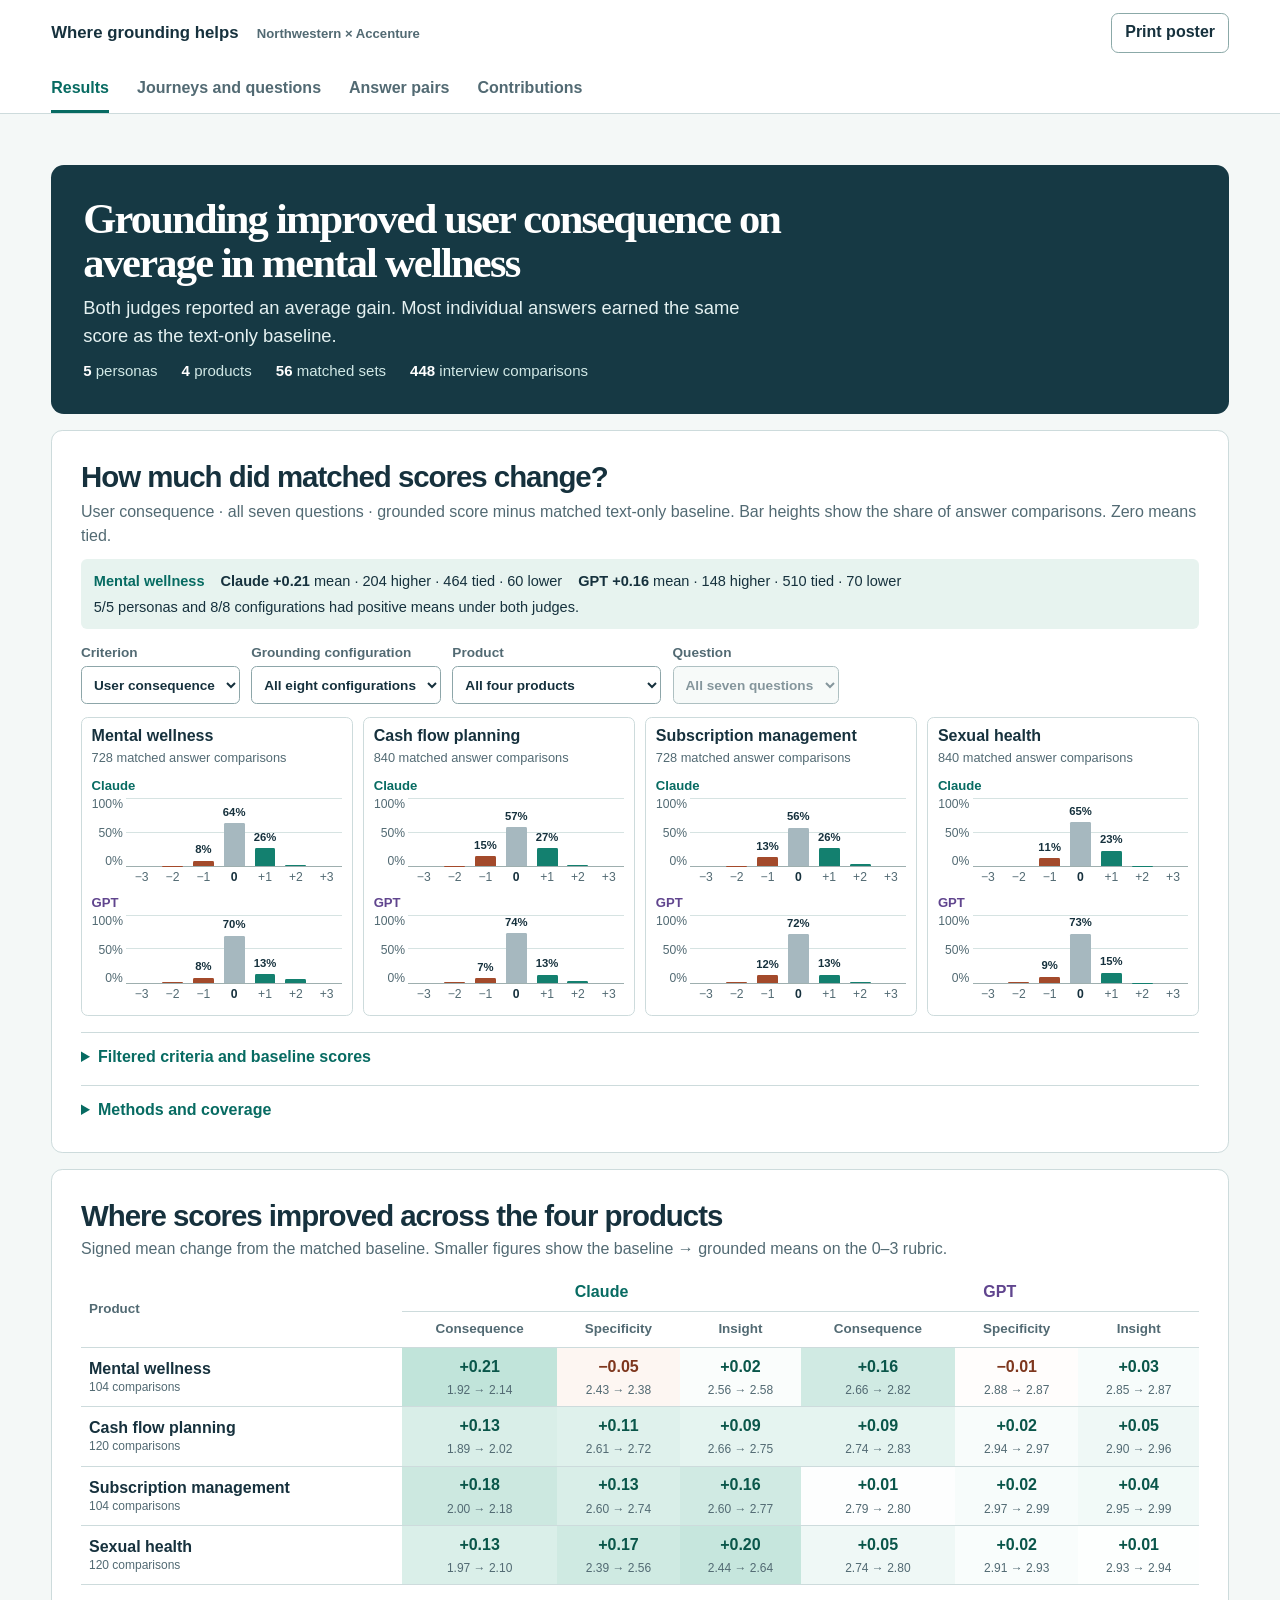
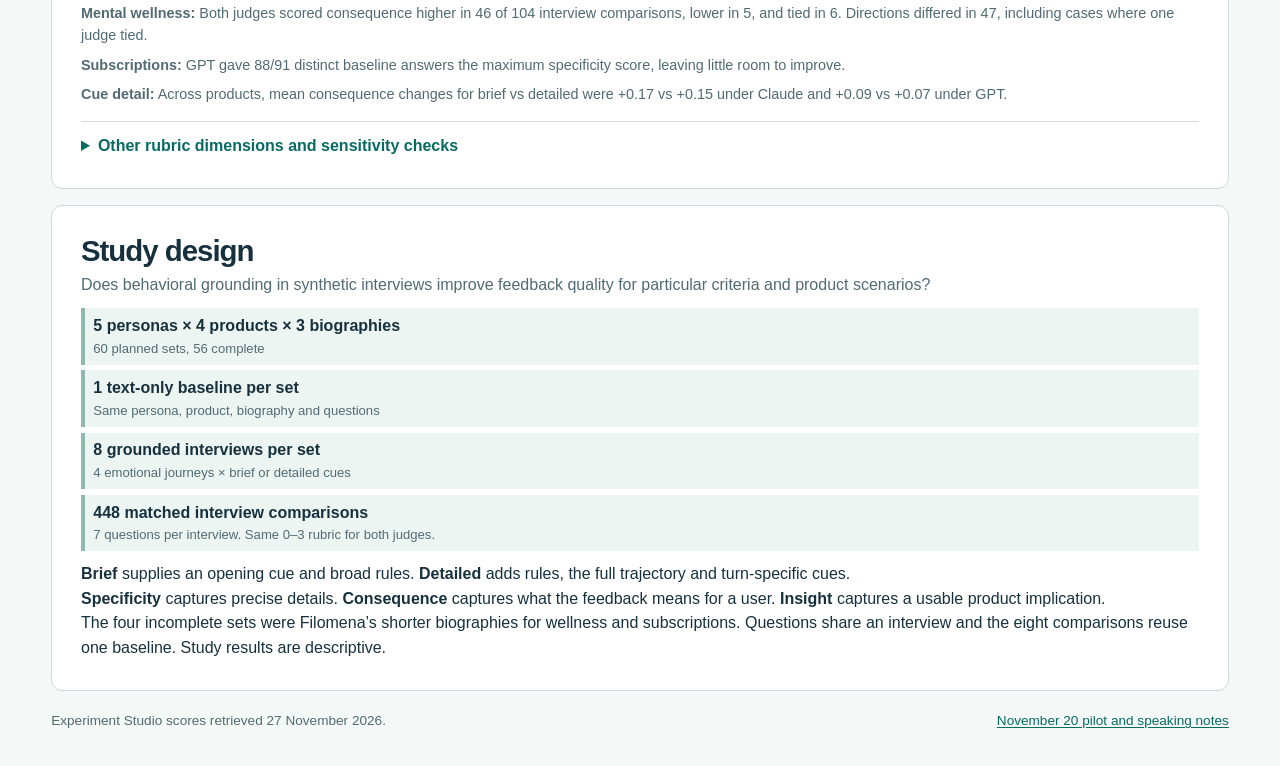
==== commit 75573c60: "Lead analysis with paired score distributions and linked evidence" ====
--- a/v3_conversation_loop_evaluation/experiment_studio/analysis/index.html
+++ b/v3_conversation_loop_evaluation/experiment_studio/analysis/index.html
@@ -10,7 +10,7 @@
 .masthead{background:#fff;border-bottom:1px solid var(--line)}.head-inner{max-width:1440px;padding:0 clamp(1rem,4vw,4rem);margin:auto;display:flex;align-items:center;justify-content:space-between;gap:1rem}.masthead .head-inner:first-child{min-height:4.1rem}.brand{font-size:1.05rem;font-weight:750}.brand small{font-size:.82rem;font-weight:550;color:var(--muted);margin-left:.85rem}.button{border:1px solid #8ba9a8;border-radius:.45rem;background:white;font-weight:650;padding:.42rem .8rem;white-space:nowrap}.button:hover{background:var(--accent)}.tabs{justify-content:flex-start;gap:1.75rem}.tabs a{text-decoration:none;color:var(--muted);font-weight:650;padding:.65rem 0 .58rem;border-bottom:3px solid transparent}.tabs a[aria-current=page]{color:var(--claude);border-bottom-color:var(--claude)}
 .shell{max-width:1440px;margin:auto;padding:clamp(1rem,4vw,3.4rem) clamp(1rem,4vw,4rem) 1rem}.hero{color:#fff;background:#163944;border-radius:.8rem;padding:clamp(1.4rem,4.2vw,3.6rem);display:grid;gap:1rem}.hero h1{max-width:21ch}.hero p{max-width:67ch;color:#e4f1f1;font-size:clamp(1rem,1.8vw,1.3rem)}.scope-line{display:flex;flex-wrap:wrap;gap:.4rem 1.5rem;color:#d1e8e6;font-size:.94rem}.scope-line b{color:white}.finding-grid{display:grid;grid-template-columns:1fr 1fr 1.3fr;gap:1rem;margin:1rem 0}.finding{padding:1.05rem 1.25rem;border:1px solid var(--line);border-radius:.65rem;background:white}.finding span{font-size:.85rem;color:var(--muted);font-weight:650}.finding strong{display:block;margin:.12rem 0;font-size:clamp(1.5rem,3vw,2.65rem);letter-spacing:-.055em;line-height:1.12}.finding p{font-size:.92rem;color:var(--muted)}.claude{--judge:var(--claude)}.gpt{--judge:var(--gpt)}.finding .judge-val,.judge-name{color:var(--judge)}
 .panel{background:white;border:1px solid var(--line);border-radius:.7rem;padding:clamp(1rem,2.5vw,1.8rem);min-width:0}.section-bar{display:flex;align-items:flex-end;justify-content:space-between;gap:.9rem 1.4rem;margin-bottom:1.1rem}.section-bar p,.legend,.details p{color:var(--muted);margin-top:.35rem}.filters{display:flex;align-items:flex-end;gap:.7rem;flex-wrap:wrap}.select-label{display:grid;gap:.2rem;font-size:.85rem;color:var(--muted);font-weight:650}.select-label select{background:#fff;border:1px solid #8da6a9;border-radius:.35rem;min-height:2.35rem;padding:.3rem .5rem;color:var(--ink);max-width:100%}
-.chart{--label-col:minmax(9rem,1fr);display:grid;grid-template-columns:var(--label-col) repeat(2,minmax(0,2fr));column-gap:clamp(.65rem,2vw,1.7rem);row-gap:.15rem;border-top:1px solid var(--line);padding-top:.7rem}.judge-head{font-size:1rem;font-weight:800;color:var(--judge);text-align:center}.chart-name,.plot-cell{border-top:1px solid var(--line);padding:.65rem 0}.chart-name{font-size:1rem;align-content:center;line-height:1.2;font-weight:730}.chart-name.first{color:var(--claude)}.plot-cell{min-width:0}.plot-track{height:2.1rem;position:relative;border-bottom:1px solid #a8bbbd;margin:0 .4rem .42rem}.zero{position:absolute;left:50%;top:0;bottom:0;border-left:1px solid #677e81}.dot{position:absolute;left:var(--x);top:var(--y);transform:translate(-50%,-50%);width:.54rem;height:.54rem;border-radius:50%;background:white;border:2px solid var(--judge);z-index:1}.dot.mean{width:.91rem;height:.91rem;background:var(--judge);border:2px solid white;box-shadow:0 0 0 1px var(--judge);z-index:2}.dot:hover{z-index:3}.axis{display:flex;justify-content:space-between;margin:0 .4rem;color:var(--muted);font-size:.77rem;font-variant-numeric:tabular-nums}.plot-label{display:flex;align-items:baseline;justify-content:space-between;flex-wrap:wrap;gap:.05rem .55rem;margin:0 .38rem}.plot-label strong{font-size:1.05rem;color:var(--judge);font-variant-numeric:tabular-nums}.plot-label span{font-size:.8rem;color:var(--muted);font-variant-numeric:tabular-nums}.legend{font-size:.85rem;margin-top:.7rem}.details{border-top:1px solid var(--line);margin-top:1rem;padding-top:.75rem}.details summary{font-weight:700;color:var(--claude)}.details p{max-width:88ch}.details summary+div{margin-top:.8rem}
+.details{border-top:1px solid var(--line);margin-top:1rem;padding-top:.75rem}.details summary{font-weight:700;color:var(--claude)}.details p{max-width:88ch}.details summary+div{margin-top:.8rem}
 .table-scroll{overflow:auto}.heatmaps{display:grid;grid-template-columns:1fr 1fr;gap:1rem}table{border-collapse:collapse;width:100%;font-variant-numeric:tabular-nums}th,td{padding:.55rem .65rem;border-bottom:1px solid var(--line);text-align:left;vertical-align:middle}thead th{font-size:.84rem;color:var(--muted)}td.val{font-size:1rem;font-weight:750;text-align:center}td.val small{display:block;font-size:.76rem;color:var(--ink);font-weight:500}td.val.positive{background:var(--pos);color:#075149}td.val.negative{background:var(--neg);color:#78381e}.heatmap caption{text-align:left;font-weight:800;margin-bottom:.4rem;color:var(--judge)}
 .intro{margin-bottom:1.3rem}.intro h1{font-size:clamp(2rem,4vw,3.9rem)}.intro p{font-size:1.08rem;color:var(--muted);margin:.65rem 0 0;max-width:73ch}.evidence-layout{display:grid;grid-template-columns:minmax(12rem,17rem) minmax(0,1fr);gap:1rem;align-items:start}.case-menu{padding:.45rem}.case-menu a{display:block;color:var(--ink);padding:.6rem .7rem;font-weight:650;text-decoration:none;border-radius:.4rem;line-height:1.24}.case-menu a span{display:block;color:var(--muted);font-size:.78rem;margin-bottom:.22rem}.case-menu a[aria-current=true],.case-menu a:hover{background:var(--accent);color:#0a5148}.case-card h2{font:700 clamp(1.55rem,3.2vw,2.65rem)/1.1 var(--serif);letter-spacing:-.035em}.case-meta{color:var(--muted);font-size:.85rem;margin-bottom:.3rem}.question{margin:1rem 0;padding:.85rem 1rem;border-left:4px solid var(--line);background:var(--paper)}.question strong,.answer strong{display:block;line-height:1.2;margin-bottom:.42rem}.answer-grid{display:grid;grid-template-columns:1fr 1fr;gap:.9rem}.answer{padding:.9rem;border:1px solid var(--line);border-radius:.45rem;line-height:1.55;min-width:0}.answer p{white-space:pre-wrap;overflow-wrap:anywhere}.answer mark, .print-quote mark{padding:.05em .1em;border-radius:.15em;color:inherit;background:#bde8d6;box-decoration-break:clone;-webkit-box-decoration-break:clone}.answer.baseline mark, .print-quote.baseline mark{background:var(--baseline)}.change-note{margin:.9rem 0;padding:.75rem 1rem;background:var(--accent);border-radius:.4rem}.change-note p+p{margin-top:.35rem}.score-table thead th:not(:first-child),.score-table td{text-align:center}.score-table td b{white-space:nowrap}.score-table .delta{display:inline-block;margin-left:.25rem;font-size:.8rem;color:var(--muted)}.score-table .positive .delta,.gain{color:#056257}.score-table .negative .delta,.loss{color:#883b21}.source-ids{color:var(--muted);font-size:.85rem;overflow-wrap:anywhere}.next-case{margin-top:1rem;display:flex;justify-content:space-between;gap:.8rem}.next-case a{font-weight:650}
 .journey-curve{display:block;width:100%;height:auto;min-width:0}.curve-guide{stroke:#dee8e7;stroke-width:1}.curve-zero{stroke:#a4b8b6}.curve-stroke{stroke:#087366;stroke-width:2.5;fill:none;stroke-linecap:round;stroke-linejoin:round}.curve-point{fill:#087366;stroke:white;stroke-width:1.2}.curve-point.marked{fill:#b44a16;stroke:white;stroke-width:1.6}.curve-marker-guide{stroke:#c16b3f;stroke-width:1.5;stroke-dasharray:3 2}.curve-tick{font-size:11.5px;fill:#4e676a}.curve-tick.marked{fill:#92370e;font-weight:800}
@@ -86,14 +86,129 @@
   .paper-featured .pair-summary{grid-template-columns:.88fr 1.12fr;gap:.24rem;margin:.22rem 0}
   .paper-featured .change-note{border-radius:.2rem;padding:.21rem .26rem}
   .paper-featured .change-note p{font-size:.7rem;line-height:1.19}
-  .paper-dot-plot .chart{--label-col:minmax(4.6rem,1fr);gap:.04rem .25rem;padding-top:.17rem;margin-top:.22rem}
-  .paper-dot-plot .chart-name,.paper-dot-plot .plot-cell{padding:.15rem 0}
-  .paper-dot-plot .plot-track{height:.71rem;margin:0 .16rem .1rem}
-  .paper-dot-plot .judge-head,.paper-dot-plot .chart-name,.paper-dot-plot .plot-label strong{font-size:.72rem}
-  .paper-dot-plot .dot{width:.27rem;height:.27rem;border-width:1.5px}
-  .paper-dot-plot .dot.mean{width:.39rem;height:.39rem}
-  .paper-dot-plot .axis,.paper-dot-plot .plot-label span{font-size:.58rem}
-  .paper-dot-plot .plot-label,.paper-dot-plot .axis{margin:0 .14rem}
+
+}
+.sr-only{position:absolute;width:1px;height:1px;padding:0;margin:-1px;overflow:hidden;clip-path:inset(50%);white-space:nowrap;border:0}
+.distribution-panel{margin:1rem 0}
+.distribution-panel .section-bar{margin-bottom:.65rem}
+.distribution-note{display:flex;flex-wrap:wrap;align-items:center;column-gap:1rem;row-gap:.25rem;padding:.65rem .8rem;background:#e7f3ef;border-radius:.38rem;font-size:.91rem}
+.distribution-note>strong{color:var(--claude)}
+.distribution-note b{white-space:nowrap}
+.distribution-panel .filters{margin:.8rem 0}
+.distribution-panel .select-label{min-width:0}
+.distribution-panel .select-label select{width:100%;max-width:22rem}
+.distribution-panel .select-label select:disabled{color:var(--muted);background:var(--paper)}
+.distribution{display:grid;grid-template-columns:repeat(var(--product-count),minmax(0,1fr));gap:.65rem}
+.distribution-product{border:1px solid var(--line);border-radius:.42rem;padding:.6rem;min-width:0}
+.distribution-product:only-child{grid-column:1/-1;max-width:42rem;width:100%}
+.distribution-product h3{font-size:1rem}
+.distribution-n{font-size:.8rem;color:var(--muted);margin-top:.12rem}
+.distribution-judge{margin:.53rem 0 .2rem;min-width:0}
+.distribution-judge figcaption{font-size:.82rem;font-weight:750;color:var(--judge);margin-bottom:.12rem}
+.distribution-plot{display:grid;grid-template-columns:2.85em 1fr;align-items:stretch;--chart-height:4.3rem;font-size:.76rem}
+.distribution-scale{height:var(--chart-height);display:flex;justify-content:space-between;flex-direction:column;line-height:1;color:var(--muted);padding-right:.27em;text-align:right}
+.distribution-bins{height:var(--chart-height);margin-bottom:1.45em;display:grid;grid-template-columns:repeat(7,minmax(0,1fr));align-items:end;background:linear-gradient(to bottom,#d6e3e2 1px,transparent 1px,transparent calc(50% - .5px),#d6e3e2 calc(50% - .5px),#d6e3e2 calc(50% + .5px),transparent calc(50% + .5px));border-bottom:1px solid #9eafaf}
+.distribution-bin{height:100%;position:relative;display:flex;align-items:flex-end;justify-content:center}
+.distribution-bar{width:68%;height:var(--bar-height);background:#a6b8bf;position:relative;border-radius:.12em .12em 0 0}
+.distribution-bar span{position:absolute;top:-.12em;transform:translate(-50%,-100%);left:50%;font-size:.93em;white-space:nowrap;color:var(--ink);font-weight:660}
+.distribution-bar.high-bar span{top:.11em;transform:translateX(-50%)}
+.distribution-bin.negative .distribution-bar{background:#a34a2b}
+.distribution-bin.positive .distribution-bar{background:#13806f}
+.distribution-tick{position:absolute;top:100%;padding-top:.12em;font-variant-numeric:tabular-nums;color:var(--muted)}
+.distribution-bin.neutral .distribution-tick{font-weight:760;color:var(--ink)}
+.featured-columns{display:grid;grid-template-columns:1fr 1fr;gap:1.1rem}
+.featured-columns>section{min-width:0}
+.featured-columns .featured-pair,.featured-columns .journey-comparison{margin-top:.65rem}
+.journey-comparison{border:1px solid var(--line);border-radius:.45rem;padding:.8rem;min-width:0}
+.journey-comparison .pair-question{margin:.5rem 0}
+.journey-comparison-curves{display:grid;grid-template-columns:1fr 1fr;gap:.5rem}
+.three-answers{grid-template-columns:repeat(3,minmax(0,1fr));gap:.46rem}
+.comparison-summary{background:var(--paper);padding:.5rem .6rem;border-radius:.3rem;font-size:.86rem}
+.comparison-summary p{margin-top:.14rem}
+.pair-context.has-transitions{grid-template-columns:minmax(0,1fr) minmax(0,1.6fr);margin:.49rem 0}
+.transition-panel{padding:.4rem .53rem .49rem;border:1px solid var(--line);border-radius:.4rem;min-width:0}
+.transition-panel h4{font-size:.92rem;line-height:1.16;margin:0}
+.transition-key,.transition-note{font-size:.8rem;color:var(--muted);margin-top:.14rem}
+.transition-grids{display:grid;grid-template-columns:1fr 1fr;gap:.48rem}
+.transition-grid{table-layout:fixed;line-height:1.15;margin:.23rem 0}
+.transition-grid caption{text-align:left;font-size:.85rem;font-weight:750;margin-bottom:.1rem}
+.transition-grid small{color:var(--muted);font-size:.8em}
+.transition-grid th,.transition-grid td{font-size:.78rem;padding:.18rem .11rem;text-align:center;border:1px solid white;border-radius:.12rem}
+.transition-grid th{background:var(--paper);color:var(--muted)}
+.transition-grid td{font-variant-numeric:tabular-nums;font-weight:650}
+.transition-grid td.empty{background:#f5f8f8;color:#6c7f85;font-weight:400}
+.transition-grid .delta-cell.neutral{background:rgba(125,152,164,var(--tint))}
+.code-legend,.code-values{display:flex;flex-wrap:wrap;align-items:center;gap:.4rem}
+.code-legend{font-size:.86rem;margin:.23rem 0}
+.code-legend b,.code-values span,.matrix .code-values button{padding:.15em .36em;border-radius:.21em;font-weight:750;font-variant-numeric:tabular-nums}
+.code-values{justify-content:center;gap:.21rem}
+.matrix .code-values button{min-width:1.8rem;border:1px solid currentColor}
+.code-new,.matrix .code-new{color:#064e44;background:#e0f2eb}
+.code-more,.matrix .code-more{color:#3d4f80;background:#e8ecf6}
+.code-same,.matrix .code-same{color:#43575e;background:#edf1f2}
+.code-lost,.matrix .code-lost{color:#80371e;background:#faeadf}
+@media screen{#results .hero{padding:clamp(1rem,2.5vw,2rem);gap:.51rem}#results .hero h1{font-size:clamp(1.95rem,3.32vw,3.25rem);max-width:34ch}#results .hero p{font-size:clamp(1rem,1.55vw,1.15rem)}}
+@media screen and (max-width:1100px){.distribution{grid-template-columns:repeat(2,minmax(0,1fr))}.featured-columns{grid-template-columns:1fr}}
+@media screen and (max-width:550px){.distribution,.three-answers,.pair-context.has-transitions{grid-template-columns:1fr}.journey-comparison-curves{gap:.29rem}}
+@media print{
+  .print-sheet .hero{padding:.51rem .8rem;gap:.21rem}
+  .print-sheet h1{font-size:2.1rem}
+  .print-sheet .hero p{font-size:.85rem}
+  .paper-distribution{padding:.36rem .52rem;break-inside:avoid}
+  .paper-distribution-head{display:flex;align-items:baseline;gap:.53rem;margin-bottom:.18rem}
+  .paper-distribution h2{font-size:1.05rem}
+  .paper-distribution-head p{font-size:.73rem;color:var(--muted)}
+  .paper-distribution .distribution{gap:.31rem}
+  .paper-distribution .distribution-product{padding:.23rem .33rem .17rem;border-radius:.24rem;display:grid;grid-template-columns:1fr 1fr;column-gap:.36rem}
+  .paper-distribution .distribution-product h3,.paper-distribution .distribution-n{grid-column:1/-1}
+  .paper-distribution .distribution-product h3{font-size:.81rem}
+  .paper-distribution .distribution-n{font-size:.64rem;margin-top:0}
+  .paper-distribution .distribution-judge{margin:.14rem 0 0}
+  .paper-distribution .distribution-judge figcaption{font-size:.65rem;margin-bottom:.08rem}
+  .paper-distribution .distribution-plot{--chart-height:2.52rem;font-size:.61rem}
+  .paper-distribution .distribution-note{padding:.15rem .32rem;margin-top:.19rem;column-gap:.54rem;font-size:.71rem}
+  .paper-columns{grid-template-columns:1.04fr 1.075fr 1.175fr;gap:.4rem}
+  .paper-column .panel{padding:.38rem .45rem}
+  .paper-column h2{font-size:1.11rem}
+  .paper-column h3{font-size:.81rem}
+  .paper-column p{font-size:.77rem;line-height:1.23}
+  .paper-column .paper-fine,.paper-column .reading-notes p{font-size:.68rem}
+  .paper-column p+p{margin-top:.21rem}
+  .paper-column .study-grid th,.paper-column .study-grid td{padding:.14rem .15rem;font-size:.65rem}
+  .paper-column .study-grid th[scope=colgroup]{font-size:.73rem}
+  .paper-column .study-flow{margin:.24rem 0}
+  .paper-column .study-flow>div{font-size:.73rem;padding:.23rem .26rem}
+  .paper-featured .featured-pair,.paper-featured .journey-comparison{padding:.23rem 0;border:0;border-top:1px solid var(--line);border-radius:0;margin:.2rem 0 0}
+  .paper-featured .pair-context{margin:.18rem 0;gap:.19rem}
+  .paper-featured .pair-context.has-transitions{grid-template-columns:.84fr 1.16fr;align-items:center}
+  .paper-featured .pair-question{margin:.11rem 0}
+  .paper-featured .pair-question p{font-size:.68rem;line-height:1.2}
+  .paper-featured .pair-summary{margin:.14rem 0}
+  .paper-featured .change-note{margin:.18rem 0}
+  .paper-featured .pair-summary .change-note{margin:0}
+  .paper-featured .change-note p{font-size:.66rem}
+  .paper-featured .answer-grid{gap:.23rem}
+  .paper-featured .three-answers{grid-template-columns:repeat(3,minmax(0,1fr))}
+  .paper-featured .answer{padding:.25rem .26rem}
+  .paper-featured .answer p{font-size:.67rem;line-height:1.23}
+  .paper-featured .answer strong{font-size:.71rem;margin-bottom:.13rem}
+  .paper-featured .score-table{margin:.13rem 0}
+  .paper-featured .score-table td,.paper-featured .score-table th{font-size:.68rem;padding:.08rem .18rem}
+  .paper-featured .comparison-scores th,.paper-featured .comparison-scores td{padding:.11rem .16rem}
+  .paper-featured .comparison-summary{font-size:.68rem;padding:.18rem .24rem}
+  .paper-featured .comparison-summary p{font-size:.65rem;margin-top:.08rem}
+  .paper-featured .journey-comparison-curves{gap:.2rem}
+  .paper-featured .marked-journey{padding:.17rem .24rem}
+  .paper-featured .marked-journey figcaption{font-size:.68rem}
+  .paper-featured .reference-readout,.paper-featured .cue-delivery{font-size:.58rem;line-height:1.12}
+  .paper-featured .transition-panel{padding:.16rem .21rem;border-radius:.22rem}
+  .paper-featured .transition-panel h4{font-size:.66rem}
+  .paper-featured .transition-key,.paper-featured .transition-note{font-size:.56rem;line-height:1.12;margin-top:.05rem}
+  .paper-featured .transition-grid{margin:.15rem 0}
+  .paper-featured .transition-grid caption{font-size:.61rem}
+  .paper-featured .transition-grid th,.paper-featured .transition-grid td{font-size:.57rem;padding:.055rem .03rem}
+  .paper-patterns .compact-journey{display:grid;grid-template-columns:minmax(0,1fr) 8.5rem;align-items:center;gap:.2rem}
+  .paper-matrix .code-legend{font-size:.66rem}
 }
 </style>
 </head>
@@ -105,15 +220,15 @@
 <main class="shell no-print">
   <section id="results" class="view" aria-labelledby="results-title">
     <div id="hero" class="hero"></div>
-    <div class="finding-grid" id="headline-cards"></div>
-    <section class="panel result-grid" aria-label="Four-product score grid"><div id="dashboard-score-grid"></div></section>
-    <section class="panel results-panel" aria-labelledby="chart-title">
-      <div class="section-bar"><div><h2 id="chart-title">Where scores moved</h2><p>Mean change from matched baseline on the 0–3 rubric.</p></div><div class="filters" id="chart-filters"></div></div>
-      <div id="plot" aria-live="polite"></div>
-      <p class="legend" id="plot-legend"></p>
+    <section class="panel results-panel distribution-panel" aria-labelledby="chart-title">
+      <div class="section-bar"><div><h2 id="chart-title">How much did matched scores change?</h2><p id="distribution-caption"></p></div></div>
+      <div id="wellness-distribution-note"></div>
+      <div class="filters" id="chart-filters"></div>
+      <div id="distribution-plot" aria-live="polite"></div>
       <details class="details"><summary>Filtered criteria and baseline scores</summary><div id="heatmaps"></div></details>
       <details class="details"><summary>Methods and coverage</summary><div id="methods"></div></details>
     </section>
+    <section class="panel result-grid" aria-label="Four-product score grid"><div id="dashboard-score-grid"></div></section>
     <section class="panel" id="dashboard-study-design"></section>
   </section>
   <section id="journeys" class="view" aria-labelledby="journeys-title" hidden>
@@ -135,15 +250,15 @@
   <section id="contributions" class="view" aria-labelledby="contributions-title" hidden>
     <div class="intro"><h1 id="contributions-title">Which contributions recur?</h1><p>The contribution sample contains three selected pairs per product, with one consequence gain, one tie and one decline agreed on by both judges at the highlighted turn.</p></div>
     <section class="panel matrix-panel" aria-labelledby="matrix-title">
-      <div class="section-bar"><div><h2 id="matrix-title">Contributions across the four products</h2><p>Counts show cases out of three reviewed per product. A case can contribute to more than one cell.</p></div><label class="select-label">Type of change<select id="status-filter"></select></label></div>
-      <div id="matrix"></div><div id="matrix-evidence" class="matrix-evidence" aria-live="polite"></div>
-      <details class="details"><summary>How the pairs were coded</summary><p>New means the point did not appear anywhere in the matched baseline interview. More precise means the grounded answer gives an existing point a clearer condition, action or consequence. Repeated means the point already appears in the baseline, sometimes at another turn. Lost means the highlighted grounded answer omits a useful baseline detail at that turn.</p><p>These 12 cases were selected to cover gains, ties and declines, then coded from the interview text. The matrix describes this sample. Judge scores select the contrasts and the text determines the codes.</p></details>
+      <div class="section-bar"><div><h2 id="matrix-title">Contributions across the four products</h2><p>Counts show cases out of three reviewed per product. A case can contribute to more than one cell.</p></div></div>
+      <div id="matrix"></div><div id="matrix-evidence" class="matrix-evidence" aria-live="polite"><p>Select a count to see the contributing answer pairs.</p></div>
+      <details class="details"><summary>How the pairs were coded</summary><p>Added means the point did not appear anywhere in the matched baseline interview. Sharpened means the grounded answer gives an existing point a clearer condition, action or consequence. Repeated means the point already appears in the baseline, sometimes at another turn. Lost means the highlighted grounded answer omits a useful baseline detail at that turn.</p><p>These 12 cases were selected to cover gains, ties and declines, then coded from the interview text. The matrix describes this sample. Judge scores select the contrasts and the text determines the codes.</p></details>
     </section>
   </section>
   <footer class="footer"><span id="source-note"></span><a href="pilot.html#overall">November 20 pilot and speaking notes</a></footer>
 </main>
 <section id="print-sheet" class="print-sheet" aria-label="Printable research poster"></section>
-<script id="poster-data" type="application/json">{"questions":{"mental-wellness":[{"q":1,"label":"First step when coping gets harder","phase":"topic","text":"Imagine your responsibilities have felt harder to manage for a couple of weeks, but you are still getting through the day. What, if anything, would you want help with? Where would you turn first, and what would make that option preferable to a mental wellness app?"},{"q":2,"label":"Return after inactivity","phase":"topic","text":"Suppose you tried a wellness app and then did not open it for several days. What would you want it to do next, if anything? What would make its response feel supportive, and what might make you stop using it?"},{"q":3,"label":"Disclose more at check-in","phase":"screen","text":"Imagine none of the available labels quite captures how you are doing. Would you choose the closest one, explain more, skip the check-in or do something else? What would you expect the product to do with that information to make sharing it worthwhile?"},{"q":4,"label":"Choose a ten-minute activity","phase":"screen","text":"You have ten minutes between responsibilities, and something is still on your mind. Would you use one of these activities or spend the time another way? What would make those ten minutes worthwhile, even if the underlying problem remained?"},{"q":5,"label":"Continue after no benefit","phase":"topic","text":"Suppose you used the app for two weeks and noticed no clear benefit. How would you decide whether to continue, change how you use it or look elsewhere? What would you want the product to acknowledge or offer at that point?"},{"q":6,"label":"Share a wellbeing summary","phase":"screen","text":"Imagine you wanted someone you trust, or a professional, to understand how you have been doing. Would a summary from this app help you explain it, or would you rather speak for yourself? What would you include or leave out, and what would you worry the recipient might misunderstand?"},{"q":7,"label":"Fit into daily life","phase":"topic","text":"Given what you have seen, what role, if any, could Still play in your life? What is the most important need it would have to meet for you to return, and what boundary should it respect even if crossing it could make its suggestions more personalized?"}],"cash-flow-planning":[{"q":1,"label":"Decide what the planner should help with","phase":"topic","text":"Imagine you are responsible for a small business’s cash planning. What upcoming decision would you most want a planner to help you make? What would you check beyond the current bank balance before making it?"},{"q":2,"label":"Handle a late payment risk","phase":"topic","text":"Suppose an expected customer payment might arrive after an important business expense is due. What would you want to understand before deciding what to do? Which commitment would be hardest to change, and why?"},{"q":3,"label":"Interpret the forecast","phase":"screen","text":"Looking at this forecast, what would you feel able to decide, and what would you still verify? Which part is most useful, and which assumption could make the plan misleading for your decision?"},{"q":4,"label":"Replan after a late payment","phase":"screen","text":"Suppose the customer payment arrives a week later than expected. How would you use this comparison to reconsider your plan? What does it help you weigh, and what consequence or option does it leave out?"},{"q":5,"label":"Work with an adviser","phase":"topic","text":"If you wanted an accountant, business partner or bank adviser to help with this plan, what would you want them to see or change? What would you keep under your own control, and how should the product support that arrangement?"},{"q":6,"label":"Set a cash alert","phase":"screen","text":"How would you decide when this planner should alert you? What would an alert need to explain for you to act on it, and what would make you start ignoring it?"},{"q":7,"label":"Choose regular use","phase":"topic","text":"Compared with your preferred way of planning cash, what would make this product worth using regularly? Identify a strength you would keep and a gap that could stop you relying on it, if either applies. Explain the decision each one affects."}],"subscription-management":[{"q":1,"label":"Review what is worth keeping","phase":"topic","text":"Imagine you wanted to review your recurring subscriptions without simply cutting everything. How would you decide which ones were worth keeping? What would be difficult to judge from a bank statement alone?"},{"q":2,"label":"Respond to an unwanted renewal","phase":"topic","text":"Suppose a subscription renewed that you had meant to reconsider. What would you want help with at that point? What would make using a subscription manager worth more effort than leaving the charge alone?"},{"q":3,"label":"Interpret subscription details","phase":"screen","text":"Looking at the Netflix information, what can you reasonably decide now, and what still needs checking? Which detail is most useful to you, and what missing information could change your decision?"},{"q":4,"label":"Decide on shared use","phase":"topic","text":"Suppose someone else also uses a subscription you pay for. How would you decide whether to keep or change it? What should a subscription manager understand about that decision before suggesting savings?"},{"q":5,"label":"Authorise cancellation","phase":"screen","text":"Consider this authorization as an option, not a decision you have already made. What, if anything, would you let the bank handle for you, and what would you want to approve yourself? Is anything here missing or unnecessary for that boundary to work?"},{"q":6,"label":"Follow up a submitted request","phase":"screen","text":"This is a separate example of a submitted request, regardless of your earlier choice. What would you do next, and what would you need before treating the task as finished? What does the product already handle well, and what responsibility still feels left with you?"},{"q":7,"label":"Fit into a routine","phase":"topic","text":"Compared with managing subscriptions yourself, where would this product earn a place in your routine, if anywhere? Name the most valuable part to preserve and the most important gap to address, if you see either. Explain whose situation would make that gap matter."}],"sexual-health":[{"q":1,"label":"Choose a trusted starting point","phase":"topic","text":"Imagine you have a sexual health question that does not seem urgent, but you are unsure whom to ask. How would you decide where to start? What would make you trust a source enough to act on its guidance rather than keep searching?"},{"q":2,"label":"Ask a sensitive question","phase":"topic","text":"When using a service for a personal health question, what would make it easier or harder to ask what you actually want to know? Are there assumptions about you that the service should avoid making?"},{"q":3,"label":"Share information for tailored guidance","phase":"screen","text":"Suppose the service offered more tailored guidance if you answered personal questions. What would you need to know before deciding whether to answer? What should remain available if you choose not to disclose those details?"},{"q":4,"label":"Follow through with a clinician","phase":"screen","text":"Suppose you decide you would like to speak with a clinician. What would determine whether you followed through with one of these options or put it off? Which uncertainty would you want the product to resolve first?"},{"q":5,"label":"Choose notification privacy","phase":"screen","text":"Imagine someone you know occasionally sees notifications on your phone. Would you want this service to contact you outside the app? How would you balance keeping updates discreet with making sure you do not miss something important?"},{"q":6,"label":"Discuss a question with a partner","phase":"topic","text":"If a sexual health question also involved a partner, what role, if any, would you want a digital service to play in preparing for that conversation? What would be helpful, and what would feel like the service was making assumptions or speaking for you?"},{"q":7,"label":"Choose the service over alternatives","phase":"topic","text":"Compared with searching online or contacting a clinic directly, what would Common Ground need to do better for you to choose it? What, if anything, still leaves you hesitant, and which change would make the greatest difference to your decision?"}]},"retrieved":"27 November 2026","products":{"mental-wellness":"Mental wellness","cash-flow-planning":"Cash flow planning","subscription-management":"Subscription management","sexual-health":"Sexual health"},"runs":[{"product":"cash-flow-planning","person":"filomena","bio":"full_description","cue":"C1 fine","turns":{"C":{"consequence":[[1,2],[2,2],[3,2],[2,2],[2,1],[3,3],[2,2]],"specificity":[[2,3],[3,3],[3,3],[2,2],[3,2],[3,3],[2,2]],"insight":[[2,3],[3,3],[3,3],[3,3],[3,3],[3,3],[2,2]]},"G":{"consequence":[[3,3],[3,3],[3,3],[3,3],[3,3],[3,3],[3,3]],"specificity":[[3,3],[3,3],[3,3],[3,3],[3,3],[3,3],[3,2]],"insight":[[3,3],[3,3],[3,3],[3,3],[3,3],[3,3],[3,3]]}},"scores":{"C":{"consequence":[15,14],"specificity":[18,18],"insight":[19,20]},"G":{"consequence":[21,21],"specificity":[21,20],"insight":[21,21]}}},{"product":"cash-flow-planning","person":"filomena","bio":"full_description","cue":"C1 coarse","turns":{"C":{"consequence":[[1,3],[2,2],[3,2],[2,2],[2,2],[3,3],[2,3]],"specificity":[[2,3],[3,2],[3,3],[2,3],[3,2],[3,3],[2,3]],"insight":[[2,3],[3,3],[3,3],[3,3],[3,3],[3,3],[2,3]]},"G":{"consequence":[[3,3],[3,3],[3,3],[3,3],[3,2],[3,3],[3,3]],"specificity":[[3,3],[3,3],[3,3],[3,3],[3,3],[3,3],[3,3]],"insight":[[3,3],[3,3],[3,3],[3,3],[3,3],[3,3],[3,3]]}},"scores":{"C":{"consequence":[15,17],"specificity":[18,19],"insight":[19,21]},"G":{"consequence":[21,20],"specificity":[21,21],"insight":[21,21]}}},{"product":"cash-flow-planning","person":"filomena","bio":"full_description","cue":"C2 coarse","turns":{"C":{"consequence":[[1,3],[2,2],[3,1],[2,3],[2,2],[3,2],[2,2]],"specificity":[[2,3],[3,3],[3,3],[2,3],[3,2],[3,3],[2,2]],"insight":[[2,3],[3,3],[3,3],[3,3],[3,3],[3,3],[2,2]]},"G":{"consequence":[[3,3],[3,3],[3,2],[3,3],[3,3],[3,3],[3,3]],"specificity":[[3,3],[3,3],[3,3],[3,3],[3,3],[3,3],[3,3]],"insight":[[3,3],[3,3],[3,3],[3,3],[3,3],[3,3],[3,3]]}},"scores":{"C":{"consequence":[15,15],"specificity":[18,19],"insight":[19,20]},"G":{"consequence":[21,20],"specificity":[21,21],"insight":[21,21]}}},{"product":"cash-flow-planning","person":"filomena","bio":"full_description","cue":"C3 coarse","turns":{"C":{"consequence":[[1,1],[2,2],[3,3],[2,2],[2,1],[3,2],[2,2]],"specificity":[[2,3],[3,3],[3,3],[2,3],[3,2],[3,3],[2,2]],"insight":[[2,3],[3,3],[3,3],[3,3],[3,2],[3,3],[2,2]]},"G":{"consequence":[[3,1],[3,3],[3,3],[3,3],[3,2],[3,3],[3,3]],"specificity":[[3,3],[3,3],[3,3],[3,3],[3,3],[3,3],[3,3]],"insight":[[3,3],[3,3],[3,3],[3,3],[3,3],[3,3],[3,3]]}},"scores":{"C":{"consequence":[15,13],"specificity":[18,19],"insight":[19,19]},"G":{"consequence":[21,18],"specificity":[21,21],"insight":[21,21]}}},{"product":"cash-flow-planning","person":"filomena","bio":"full_description","cue":"C2 fine","turns":{"C":{"consequence":[[1,2],[2,2],[3,2],[2,2],[2,2],[3,3],[2,2]],"specificity":[[2,3],[3,3],[3,3],[2,3],[3,3],[3,3],[2,2]],"insight":[[2,3],[3,3],[3,3],[3,3],[3,3],[3,3],[2,2]]},"G":{"consequence":[[3,3],[3,3],[3,3],[3,3],[3,3],[3,3],[3,2]],"specificity":[[3,3],[3,3],[3,3],[3,3],[3,3],[3,3],[3,3]],"insight":[[3,3],[3,3],[3,3],[3,3],[3,3],[3,3],[3,3]]}},"scores":{"C":{"consequence":[15,15],"specificity":[18,20],"insight":[19,20]},"G":{"consequence":[21,20],"specificity":[21,21],"insight":[21,21]}}},{"product":"cash-flow-planning","person":"filomena","bio":"full_description","cue":"C3 fine","turns":{"C":{"consequence":[[1,1],[2,2],[3,2],[2,2],[2,2],[3,2],[2,2]],"specificity":[[2,3],[3,3],[3,3],[2,2],[3,3],[3,3],[2,2]],"insight":[[2,3],[3,3],[3,3],[3,3],[3,3],[3,3],[2,2]]},"G":{"consequence":[[3,3],[3,3],[3,3],[3,3],[3,3],[3,3],[3,3]],"specificity":[[3,3],[3,3],[3,3],[3,3],[3,3],[3,3],[3,3]],"insight":[[3,3],[3,3],[3,3],[3,3],[3,3],[3,3],[3,3]]}},"scores":{"C":{"consequence":[15,13],"specificity":[18,19],"insight":[19,20]},"G":{"consequence":[21,21],"specificity":[21,21],"insight":[21,21]}}},{"product":"cash-flow-planning","person":"filomena","bio":"full_description","cue":"C4 coarse","turns":{"C":{"consequence":[[1,2],[2,3],[3,2],[2,2],[2,1],[3,2],[2,2]],"specificity":[[2,3],[3,3],[3,3],[2,3],[3,3],[3,3],[2,2]],"insight":[[2,3],[3,3],[3,3],[3,3],[3,3],[3,3],[2,2]]},"G":{"consequence":[[3,3],[3,3],[3,3],[3,3],[3,3],[3,3],[3,3]],"specificity":[[3,3],[3,3],[3,3],[3,3],[3,3],[3,3],[3,3]],"insight":[[3,3],[3,3],[3,3],[3,3],[3,3],[3,3],[3,2]]}},"scores":{"C":{"consequence":[15,14],"specificity":[18,20],"insight":[19,20]},"G":{"consequence":[21,21],"specificity":[21,21],"insight":[21,20]}}},{"product":"cash-flow-planning","person":"filomena","bio":"full_description","cue":"C4 fine","turns":{"C":{"consequence":[[1,2],[2,2],[3,2],[2,2],[2,2],[3,2],[2,2]],"specificity":[[2,3],[3,3],[3,3],[2,3],[3,3],[3,3],[2,2]],"insight":[[2,3],[3,3],[3,3],[3,3],[3,3],[3,3],[2,3]]},"G":{"consequence":[[3,3],[3,3],[3,3],[3,3],[3,3],[3,3],[3,3]],"specificity":[[3,3],[3,3],[3,3],[3,3],[3,3],[3,3],[3,3]],"insight":[[3,3],[3,3],[3,3],[3,3],[3,3],[3,3],[3,3]]}},"scores":{"C":{"consequence":[15,14],"specificity":[18,20],"insight":[19,21]},"G":{"consequence":[21,21],"specificity":[21,21],"insight":[21,21]}}},{"product":"cash-flow-planning","person":"filomena","bio":"short_version_1","cue":"C1 fine","turns":{"C":{"consequence":[[1,2],[1,2],[3,3],[2,2],[2,2],[2,2],[2,2]],"specificity":[[2,3],[3,3],[3,3],[3,3],[2,2],[3,2],[2,2]],"insight":[[2,3],[2,3],[3,3],[3,3],[2,2],[3,2],[2,2]]},"G":{"consequence":[[2,3],[3,3],[3,3],[3,3],[3,3],[3,3],[2,2]],"specificity":[[2,3],[3,3],[3,3],[3,3],[3,3],[3,3],[2,3]],"insight":[[2,3],[3,3],[3,3],[3,3],[3,3],[3,3],[2,2]]}},"scores":{"C":{"consequence":[13,15],"specificity":[18,18],"insight":[17,18]},"G":{"consequence":[19,20],"specificity":[19,21],"insight":[19,20]}}},{"product":"cash-flow-planning","person":"filomena","bio":"short_version_1","cue":"C1 coarse","turns":{"C":{"consequence":[[1,2],[1,2],[3,3],[2,2],[2,1],[2,3],[2,3]],"specificity":[[2,3],[3,3],[3,3],[3,3],[2,2],[3,3],[2,3]],"insight":[[2,3],[2,3],[3,3],[3,3],[2,2],[3,3],[2,3]]},"G":{"consequence":[[2,2],[3,3],[3,3],[3,3],[3,3],[3,3],[2,3]],"specificity":[[2,3],[3,3],[3,3],[3,3],[3,3],[3,3],[2,3]],"insight":[[2,3],[3,3],[3,3],[3,3],[3,3],[3,3],[2,3]]}},"scores":{"C":{"consequence":[13,16],"specificity":[18,20],"insight":[17,20]},"G":{"consequence":[19,20],"specificity":[19,21],"insight":[19,21]}}},{"product":"cash-flow-planning","person":"filomena","bio":"short_version_1","cue":"C2 coarse","turns":{"C":{"consequence":[[1,2],[1,2],[3,2],[2,2],[2,1],[2,2],[2,2]],"specificity":[[2,3],[3,3],[3,3],[3,3],[2,3],[3,3],[2,2]],"insight":[[2,3],[2,3],[3,3],[3,3],[2,3],[3,3],[2,2]]},"G":{"consequence":[[2,3],[3,3],[3,3],[3,3],[3,2],[3,3],[2,3]],"specificity":[[2,3],[3,3],[3,3],[3,3],[3,3],[3,3],[2,3]],"insight":[[2,3],[3,3],[3,3],[3,3],[3,3],[3,3],[2,3]]}},"scores":{"C":{"consequence":[13,13],"specificity":[18,20],"insight":[17,20]},"G":{"consequence":[19,20],"specificity":[19,21],"insight":[19,21]}}},{"product":"cash-flow-planning","person":"filomena","bio":"short_version_1","cue":"C2 fine","turns":{"C":{"consequence":[[1,1],[1,2],[3,3],[2,2],[2,2],[2,3],[2,2]],"specificity":[[2,3],[3,3],[3,3],[3,3],[2,3],[3,3],[2,2]],"insight":[[2,3],[2,3],[3,3],[3,3],[2,3],[3,3],[2,2]]},"G":{"consequence":[[2,3],[3,3],[3,3],[3,3],[3,3],[3,3],[2,3]],"specificity":[[2,3],[3,3],[3,3],[3,3],[3,3],[3,3],[2,3]],"insight":[[2,3],[3,3],[3,3],[3,3],[3,3],[3,3],[2,3]]}},"scores":{"C":{"consequence":[13,15],"specificity":[18,20],"insight":[17,20]},"G":{"consequence":[19,21],"specificity":[19,21],"insight":[19,21]}}},{"product":"cash-flow-planning","person":"filomena","bio":"short_version_1","cue":"C3 coarse","turns":{"C":{"consequence":[[1,2],[1,2],[3,2],[2,2],[2,2],[2,2],[2,2]],"specificity":[[2,3],[3,3],[3,3],[3,3],[2,3],[3,3],[2,3]],"insight":[[2,3],[2,3],[3,3],[3,3],[2,3],[3,3],[2,3]]},"G":{"consequence":[[2,3],[3,3],[3,3],[3,3],[3,3],[3,3],[2,3]],"specificity":[[2,3],[3,3],[3,3],[3,3],[3,3],[3,3],[2,3]],"insight":[[2,3],[3,3],[3,3],[3,3],[3,3],[3,3],[2,3]]}},"scores":{"C":{"consequence":[13,14],"specificity":[18,21],"insight":[17,21]},"G":{"consequence":[19,21],"specificity":[19,21],"insight":[19,21]}}},{"product":"cash-flow-planning","person":"filomena","bio":"short_version_1","cue":"C4 coarse","turns":{"C":{"consequence":[[1,2],[1,2],[3,3],[2,3],[2,1],[2,3],[2,1]],"specificity":[[2,2],[3,3],[3,3],[3,3],[2,3],[3,3],[2,2]],"insight":[[2,2],[2,3],[3,3],[3,3],[2,3],[3,3],[2,2]]},"G":{"consequence":[[2,2],[3,3],[3,3],[3,3],[3,3],[3,3],[2,3]],"specificity":[[2,3],[3,3],[3,3],[3,3],[3,3],[3,3],[2,3]],"insight":[[2,3],[3,3],[3,3],[3,3],[3,3],[3,3],[2,3]]}},"scores":{"C":{"consequence":[13,15],"specificity":[18,19],"insight":[17,19]},"G":{"consequence":[19,20],"specificity":[19,21],"insight":[19,21]}}},{"product":"cash-flow-planning","person":"filomena","bio":"short_version_1","cue":"C3 fine","turns":{"C":{"consequence":[[1,1],[1,2],[3,2],[2,2],[2,2],[2,2],[2,2]],"specificity":[[2,3],[3,3],[3,3],[3,3],[2,3],[3,3],[2,2]],"insight":[[2,2],[2,3],[3,3],[3,3],[2,3],[3,3],[2,2]]},"G":{"consequence":[[2,3],[3,3],[3,3],[3,2],[3,3],[3,3],[2,3]],"specificity":[[2,3],[3,3],[3,3],[3,3],[3,3],[3,3],[2,3]],"insight":[[2,3],[3,3],[3,3],[3,3],[3,3],[3,3],[2,3]]}},"scores":{"C":{"consequence":[13,13],"specificity":[18,20],"insight":[17,19]},"G":{"consequence":[19,20],"specificity":[19,21],"insight":[19,21]}}},{"product":"cash-flow-planning","person":"filomena","bio":"short_version_1","cue":"C4 fine","turns":{"C":{"consequence":[[1,2],[1,2],[3,2],[2,2],[2,2],[2,2],[2,2]],"specificity":[[2,3],[3,3],[3,3],[3,3],[2,3],[3,3],[2,2]],"insight":[[2,3],[2,3],[3,3],[3,3],[2,3],[3,3],[2,2]]},"G":{"consequence":[[2,3],[3,3],[3,3],[3,2],[3,3],[3,3],[2,3]],"specificity":[[2,3],[3,3],[3,3],[3,3],[3,3],[3,3],[2,2]],"insight":[[2,3],[3,3],[3,3],[3,3],[3,3],[3,3],[2,3]]}},"scores":{"C":{"consequence":[13,14],"specificity":[18,20],"insight":[17,20]},"G":{"consequence":[19,20],"specificity":[19,20],"insight":[19,21]}}},{"product":"cash-flow-planning","person":"filomena","bio":"short_version_2","cue":"C1 coarse","turns":{"C":{"consequence":[[3,2],[2,2],[2,3],[2,3],[1,1],[2,2],[1,3]],"specificity":[[3,3],[3,3],[3,3],[3,3],[2,2],[3,3],[2,3]],"insight":[[3,3],[3,3],[3,3],[3,3],[3,3],[3,3],[2,3]]},"G":{"consequence":[[3,3],[3,2],[3,3],[3,3],[2,3],[3,3],[1,3]],"specificity":[[3,3],[3,3],[3,3],[3,3],[3,3],[3,3],[3,3]],"insight":[[3,3],[3,3],[3,3],[3,3],[3,3],[3,3],[2,3]]}},"scores":{"C":{"consequence":[13,16],"specificity":[19,20],"insight":[20,21]},"G":{"consequence":[18,20],"specificity":[21,21],"insight":[20,21]}}},{"product":"cash-flow-planning","person":"filomena","bio":"short_version_2","cue":"C2 coarse","turns":{"C":{"consequence":[[3,2],[2,2],[2,2],[2,3],[1,1],[2,2],[1,2]],"specificity":[[3,3],[3,3],[3,3],[3,3],[2,3],[3,3],[2,2]],"insight":[[3,3],[3,3],[3,3],[3,3],[3,3],[3,3],[2,2]]},"G":{"consequence":[[3,3],[3,3],[3,3],[3,3],[2,3],[3,3],[1,2]],"specificity":[[3,3],[3,3],[3,3],[3,3],[3,3],[3,3],[3,3]],"insight":[[3,3],[3,3],[3,3],[3,3],[3,3],[3,3],[2,2]]}},"scores":{"C":{"consequence":[13,14],"specificity":[19,20],"insight":[20,20]},"G":{"consequence":[18,20],"specificity":[21,21],"insight":[20,20]}}},{"product":"cash-flow-planning","person":"filomena","bio":"short_version_2","cue":"C2 fine","turns":{"C":{"consequence":[[3,1],[2,2],[2,3],[2,2],[1,1],[2,3],[1,2]],"specificity":[[3,3],[3,3],[3,3],[3,3],[2,3],[3,3],[2,2]],"insight":[[3,3],[3,3],[3,3],[3,3],[3,3],[3,3],[2,2]]},"G":{"consequence":[[3,1],[3,3],[3,3],[3,3],[2,3],[3,3],[1,3]],"specificity":[[3,3],[3,3],[3,3],[3,3],[3,3],[3,3],[3,3]],"insight":[[3,3],[3,3],[3,3],[3,3],[3,3],[3,3],[2,3]]}},"scores":{"C":{"consequence":[13,14],"specificity":[19,20],"insight":[20,20]},"G":{"consequence":[18,19],"specificity":[21,21],"insight":[20,21]}}},{"product":"cash-flow-planning","person":"filomena","bio":"short_version_2","cue":"C1 fine","turns":{"C":{"consequence":[[3,2],[2,2],[2,2],[2,3],[1,2],[2,2],[1,2]],"specificity":[[3,2],[3,2],[3,3],[3,3],[2,3],[3,3],[2,2]],"insight":[[3,2],[3,3],[3,3],[3,3],[3,3],[3,2],[2,2]]},"G":{"consequence":[[3,2],[3,3],[3,1],[3,3],[2,3],[3,3],[1,2]],"specificity":[[3,3],[3,3],[3,3],[3,3],[3,3],[3,3],[3,2]],"insight":[[3,3],[3,3],[3,3],[3,3],[3,3],[3,3],[2,2]]}},"scores":{"C":{"consequence":[13,15],"specificity":[19,18],"insight":[20,18]},"G":{"consequence":[18,17],"specificity":[21,20],"insight":[20,20]}}},{"product":"cash-flow-planning","person":"filomena","bio":"short_version_2","cue":"C3 coarse","turns":{"C":{"consequence":[[3,2],[2,2],[2,2],[2,2],[1,2],[2,2],[1,1]],"specificity":[[3,3],[3,3],[3,3],[3,3],[2,3],[3,3],[2,2]],"insight":[[3,3],[3,3],[3,3],[3,3],[3,3],[3,3],[2,2]]},"G":{"consequence":[[3,3],[3,3],[3,3],[3,3],[2,3],[3,3],[1,2]],"specificity":[[3,3],[3,3],[3,3],[3,3],[3,3],[3,3],[3,2]],"insight":[[3,3],[3,3],[3,3],[3,2],[3,3],[3,3],[2,2]]}},"scores":{"C":{"consequence":[13,13],"specificity":[19,20],"insight":[20,20]},"G":{"consequence":[18,20],"specificity":[21,20],"insight":[20,19]}}},{"product":"cash-flow-planning","person":"filomena","bio":"short_version_2","cue":"C3 fine","turns":{"C":{"consequence":[[3,2],[2,2],[2,2],[2,3],[1,2],[2,2],[1,1]],"specificity":[[3,3],[3,3],[3,3],[3,3],[2,3],[3,3],[2,2]],"insight":[[3,3],[3,3],[3,3],[3,3],[3,3],[3,3],[2,2]]},"G":{"consequence":[[3,2],[3,3],[3,3],[3,3],[2,3],[3,3],[1,1]],"specificity":[[3,3],[3,3],[3,3],[3,3],[3,3],[3,3],[3,2]],"insight":[[3,3],[3,3],[3,3],[3,3],[3,3],[3,3],[2,2]]}},"scores":{"C":{"consequence":[13,14],"specificity":[19,20],"insight":[20,20]},"G":{"consequence":[18,18],"specificity":[21,20],"insight":[20,20]}}},{"product":"cash-flow-planning","person":"filomena","bio":"short_version_2","cue":"C4 coarse","turns":{"C":{"consequence":[[3,1],[2,2],[2,3],[2,3],[1,1],[2,2],[1,2]],"specificity":[[3,3],[3,3],[3,3],[3,3],[2,3],[3,3],[2,2]],"insight":[[3,3],[3,3],[3,3],[3,3],[3,3],[3,3],[2,2]]},"G":{"consequence":[[3,2],[3,3],[3,3],[3,3],[2,3],[3,3],[1,2]],"specificity":[[3,3],[3,3],[3,3],[3,3],[3,3],[3,3],[3,3]],"insight":[[3,3],[3,3],[3,3],[3,3],[3,3],[3,3],[2,2]]}},"scores":{"C":{"consequence":[13,14],"specificity":[19,20],"insight":[20,20]},"G":{"consequence":[18,19],"specificity":[21,21],"insight":[20,20]}}},{"product":"cash-flow-planning","person":"filomena","bio":"short_version_2","cue":"C4 fine","turns":{"C":{"consequence":[[3,2],[2,2],[2,2],[2,2],[1,1],[2,2],[1,2]],"specificity":[[3,3],[3,3],[3,3],[3,3],[2,3],[3,3],[2,3]],"insight":[[3,3],[3,3],[3,3],[3,3],[3,3],[3,3],[2,2]]},"G":{"consequence":[[3,3],[3,3],[3,3],[3,3],[2,3],[3,3],[1,3]],"specificity":[[3,3],[3,3],[3,3],[3,3],[3,3],[3,3],[3,3]],"insight":[[3,3],[3,3],[3,3],[3,3],[3,3],[3,3],[2,3]]}},"scores":{"C":{"consequence":[13,13],"specificity":[19,21],"insight":[20,20]},"G":{"consequence":[18,21],"specificity":[21,21],"insight":[20,21]}}},{"product":"sexual-health","person":"filomena","bio":"full_description","cue":"C1 fine","turns":{"C":{"consequence":[[2,3],[2,2],[2,2],[2,3],[2,3],[1,1],[2,2]],"specificity":[[2,3],[2,3],[3,3],[3,3],[3,2],[3,3],[2,2]],"insight":[[2,3],[2,3],[3,3],[3,3],[3,3],[3,3],[2,3]]},"G":{"consequence":[[3,3],[3,3],[3,3],[3,3],[3,3],[3,2],[3,2]],"specificity":[[3,3],[3,3],[3,3],[3,3],[3,3],[3,3],[3,2]],"insight":[[3,3],[3,3],[3,3],[3,3],[3,3],[3,3],[3,3]]}},"scores":{"C":{"consequence":[13,16],"specificity":[18,19],"insight":[18,21]},"G":{"consequence":[21,19],"specificity":[21,20],"insight":[21,21]}}},{"product":"sexual-health","person":"filomena","bio":"full_description","cue":"C1 coarse","turns":{"C":{"consequence":[[2,2],[2,2],[2,2],[2,3],[2,3],[1,1],[2,2]],"specificity":[[2,2],[2,3],[3,3],[3,3],[3,3],[3,3],[2,3]],"insight":[[2,2],[2,3],[3,3],[3,3],[3,3],[3,3],[2,2]]},"G":{"consequence":[[3,3],[3,3],[3,3],[3,3],[3,3],[3,2],[3,3]],"specificity":[[3,3],[3,3],[3,3],[3,3],[3,3],[3,3],[3,3]],"insight":[[3,3],[3,3],[3,3],[3,3],[3,3],[3,3],[3,3]]}},"scores":{"C":{"consequence":[13,15],"specificity":[18,20],"insight":[18,19]},"G":{"consequence":[21,20],"specificity":[21,21],"insight":[21,21]}}},{"product":"sexual-health","person":"filomena","bio":"full_description","cue":"C3 coarse","turns":{"C":{"consequence":[[2,2],[2,2],[2,2],[2,3],[2,3],[1,2],[2,2]],"specificity":[[2,2],[2,2],[3,3],[3,2],[3,3],[3,2],[2,2]],"insight":[[2,2],[2,2],[3,3],[3,2],[3,3],[3,3],[2,3]]},"G":{"consequence":[[3,3],[3,2],[3,3],[3,3],[3,3],[3,3],[3,3]],"specificity":[[3,3],[3,3],[3,3],[3,3],[3,3],[3,3],[3,3]],"insight":[[3,3],[3,3],[3,3],[3,3],[3,3],[3,3],[3,3]]}},"scores":{"C":{"consequence":[13,16],"specificity":[18,16],"insight":[18,18]},"G":{"consequence":[21,20],"specificity":[21,21],"insight":[21,21]}}},{"product":"sexual-health","person":"filomena","bio":"full_description","cue":"C3 fine","turns":{"C":{"consequence":[[2,2],[2,2],[2,2],[2,2],[2,3],[1,1],[2,2]],"specificity":[[2,3],[2,2],[3,3],[3,2],[3,3],[3,3],[2,2]],"insight":[[2,3],[2,2],[3,3],[3,2],[3,3],[3,3],[2,3]]},"G":{"consequence":[[3,3],[3,2],[3,3],[3,3],[3,3],[3,3],[3,3]],"specificity":[[3,3],[3,2],[3,3],[3,3],[3,3],[3,3],[3,3]],"insight":[[3,3],[3,2],[3,3],[3,3],[3,3],[3,3],[3,3]]}},"scores":{"C":{"consequence":[13,14],"specificity":[18,18],"insight":[18,19]},"G":{"consequence":[21,20],"specificity":[21,20],"insight":[21,20]}}},{"product":"sexual-health","person":"filomena","bio":"full_description","cue":"C2 fine","turns":{"C":{"consequence":[[2,3],[2,2],[2,2],[2,3],[2,3],[1,1],[2,2]],"specificity":[[2,2],[2,3],[3,3],[3,3],[3,3],[3,3],[2,2]],"insight":[[2,2],[2,3],[3,3],[3,3],[3,3],[3,3],[2,2]]},"G":{"consequence":[[3,3],[3,3],[3,3],[3,3],[3,3],[3,3],[3,3]],"specificity":[[3,3],[3,3],[3,3],[3,3],[3,3],[3,3],[3,2]],"insight":[[3,3],[3,3],[3,3],[3,3],[3,3],[3,3],[3,2]]}},"scores":{"C":{"consequence":[13,16],"specificity":[18,19],"insight":[18,19]},"G":{"consequence":[21,21],"specificity":[21,20],"insight":[21,20]}}},{"product":"sexual-health","person":"filomena","bio":"full_description","cue":"C2 coarse","turns":{"C":{"consequence":[[2,2],[2,2],[2,2],[2,2],[2,3],[1,2],[2,2]],"specificity":[[2,2],[2,3],[3,3],[3,3],[3,3],[3,2],[2,2]],"insight":[[2,2],[2,3],[3,3],[3,3],[3,3],[3,3],[2,2]]},"G":{"consequence":[[3,3],[3,3],[3,3],[3,3],[3,3],[3,3],[3,2]],"specificity":[[3,3],[3,3],[3,3],[3,3],[3,3],[3,3],[3,3]],"insight":[[3,3],[3,3],[3,3],[3,3],[3,3],[3,3],[3,3]]}},"scores":{"C":{"consequence":[13,15],"specificity":[18,18],"insight":[18,19]},"G":{"consequence":[21,20],"specificity":[21,21],"insight":[21,21]}}},{"product":"sexual-health","person":"filomena","bio":"full_description","cue":"C4 fine","turns":{"C":{"consequence":[[2,2],[2,2],[2,2],[2,2],[2,3],[1,2],[2,2]],"specificity":[[2,2],[2,2],[3,3],[3,3],[3,3],[3,2],[2,2]],"insight":[[2,2],[2,2],[3,3],[3,3],[3,3],[3,3],[2,2]]},"G":{"consequence":[[3,3],[3,3],[3,3],[3,2],[3,3],[3,3],[3,3]],"specificity":[[3,3],[3,3],[3,3],[3,3],[3,3],[3,3],[3,2]],"insight":[[3,3],[3,3],[3,3],[3,3],[3,3],[3,3],[3,2]]}},"scores":{"C":{"consequence":[13,15],"specificity":[18,17],"insight":[18,18]},"G":{"consequence":[21,20],"specificity":[21,20],"insight":[21,20]}}},{"product":"sexual-health","person":"filomena","bio":"full_description","cue":"C4 coarse","turns":{"C":{"consequence":[[2,2],[2,2],[2,2],[2,3],[2,3],[1,2],[2,2]],"specificity":[[2,2],[2,3],[3,3],[3,3],[3,3],[3,2],[2,2]],"insight":[[2,2],[2,3],[3,3],[3,3],[3,3],[3,3],[2,2]]},"G":{"consequence":[[3,3],[3,3],[3,3],[3,3],[3,3],[3,3],[3,2]],"specificity":[[3,3],[3,3],[3,3],[3,3],[3,3],[3,3],[3,3]],"insight":[[3,3],[3,3],[3,3],[3,3],[3,3],[3,3],[3,2]]}},"scores":{"C":{"consequence":[13,16],"specificity":[18,18],"insight":[18,19]},"G":{"consequence":[21,20],"specificity":[21,21],"insight":[21,20]}}},{"product":"sexual-health","person":"filomena","bio":"short_version_1","cue":"C1 coarse","turns":{"C":{"consequence":[[2,2],[2,2],[2,3],[2,3],[3,3],[1,1],[2,2]],"specificity":[[2,2],[2,2],[3,3],[3,3],[3,3],[2,2],[2,3]],"insight":[[2,2],[2,3],[3,3],[2,3],[3,3],[3,3],[2,2]]},"G":{"consequence":[[3,3],[2,3],[3,3],[3,3],[3,3],[3,3],[2,3]],"specificity":[[3,3],[3,3],[3,3],[3,3],[3,3],[3,3],[3,3]],"insight":[[3,3],[3,3],[3,3],[3,3],[3,3],[3,3],[3,3]]}},"scores":{"C":{"consequence":[14,16],"specificity":[17,18],"insight":[17,19]},"G":{"consequence":[19,21],"specificity":[21,21],"insight":[21,21]}}},{"product":"sexual-health","person":"filomena","bio":"short_version_1","cue":"C1 fine","turns":{"C":{"consequence":[[2,3],[2,2],[2,2],[2,2],[3,3],[1,2],[2,2]],"specificity":[[2,3],[2,2],[3,3],[3,3],[3,2],[2,3],[2,2]],"insight":[[2,3],[2,2],[3,3],[2,3],[3,3],[3,3],[2,2]]},"G":{"consequence":[[3,3],[2,2],[3,3],[3,3],[3,3],[3,3],[2,3]],"specificity":[[3,3],[3,3],[3,3],[3,3],[3,3],[3,3],[3,3]],"insight":[[3,3],[3,3],[3,3],[3,3],[3,3],[3,3],[3,3]]}},"scores":{"C":{"consequence":[14,16],"specificity":[17,18],"insight":[17,19]},"G":{"consequence":[19,20],"specificity":[21,21],"insight":[21,21]}}},{"product":"sexual-health","person":"filomena","bio":"short_version_1","cue":"C2 coarse","turns":{"C":{"consequence":[[2,2],[2,2],[2,2],[2,2],[3,3],[1,2],[2,2]],"specificity":[[2,2],[2,2],[3,3],[3,3],[3,3],[2,3],[2,2]],"insight":[[2,2],[2,2],[3,3],[2,3],[3,3],[3,3],[2,2]]},"G":{"consequence":[[3,3],[2,3],[3,3],[3,3],[3,3],[3,3],[2,3]],"specificity":[[3,3],[3,3],[3,3],[3,3],[3,3],[3,3],[3,3]],"insight":[[3,3],[3,2],[3,3],[3,3],[3,3],[3,3],[3,3]]}},"scores":{"C":{"consequence":[14,15],"specificity":[17,18],"insight":[17,18]},"G":{"consequence":[19,21],"specificity":[21,21],"insight":[21,20]}}},{"product":"sexual-health","person":"filomena","bio":"short_version_1","cue":"C2 fine","turns":{"C":{"consequence":[[2,3],[2,2],[2,2],[2,3],[3,3],[1,1],[2,2]],"specificity":[[2,3],[2,2],[3,3],[3,3],[3,3],[2,3],[2,2]],"insight":[[2,3],[2,2],[3,3],[2,3],[3,3],[3,3],[2,2]]},"G":{"consequence":[[3,3],[2,3],[3,3],[3,3],[3,3],[3,2],[2,2]],"specificity":[[3,3],[3,3],[3,3],[3,3],[3,3],[3,3],[3,2]],"insight":[[3,3],[3,3],[3,3],[3,3],[3,3],[3,3],[3,2]]}},"scores":{"C":{"consequence":[14,16],"specificity":[17,19],"insight":[17,19]},"G":{"consequence":[19,19],"specificity":[21,20],"insight":[21,20]}}},{"product":"sexual-health","person":"filomena","bio":"short_version_1","cue":"C3 coarse","turns":{"C":{"consequence":[[2,2],[2,2],[2,2],[2,3],[3,3],[1,2],[2,2]],"specificity":[[2,2],[2,2],[3,3],[3,3],[3,3],[2,3],[2,2]],"insight":[[2,2],[2,2],[3,3],[2,3],[3,3],[3,3],[2,2]]},"G":{"consequence":[[3,2],[2,3],[3,3],[3,3],[3,3],[3,2],[2,3]],"specificity":[[3,3],[3,3],[3,3],[3,3],[3,3],[3,3],[3,2]],"insight":[[3,3],[3,3],[3,3],[3,3],[3,3],[3,3],[3,3]]}},"scores":{"C":{"consequence":[14,16],"specificity":[17,18],"insight":[17,18]},"G":{"consequence":[19,19],"specificity":[21,20],"insight":[21,21]}}},{"product":"sexual-health","person":"filomena","bio":"short_version_1","cue":"C4 fine","turns":{"C":{"consequence":[[2,2],[2,2],[2,2],[2,2],[3,2],[1,1],[2,2]],"specificity":[[2,2],[2,2],[3,3],[3,3],[3,2],[2,2],[2,2]],"insight":[[2,2],[2,2],[3,3],[2,3],[3,2],[3,2],[2,2]]},"G":{"consequence":[[3,2],[2,3],[3,3],[3,2],[3,3],[3,2],[2,3]],"specificity":[[3,3],[3,3],[3,3],[3,3],[3,3],[3,3],[3,3]],"insight":[[3,3],[3,3],[3,3],[3,3],[3,3],[3,3],[3,3]]}},"scores":{"C":{"consequence":[14,13],"specificity":[17,16],"insight":[17,16]},"G":{"consequence":[19,18],"specificity":[21,21],"insight":[21,21]}}},{"product":"sexual-health","person":"filomena","bio":"short_version_1","cue":"C4 coarse","turns":{"C":{"consequence":[[2,2],[2,2],[2,2],[2,2],[3,3],[1,2],[2,2]],"specificity":[[2,2],[2,3],[3,2],[3,3],[3,3],[2,2],[2,3]],"insight":[[2,2],[2,3],[3,3],[2,3],[3,3],[3,3],[2,3]]},"G":{"consequence":[[3,3],[2,3],[3,3],[3,3],[3,3],[3,2],[2,3]],"specificity":[[3,3],[3,3],[3,3],[3,3],[3,3],[3,3],[3,3]],"insight":[[3,3],[3,3],[3,3],[3,3],[3,3],[3,3],[3,3]]}},"scores":{"C":{"consequence":[14,15],"specificity":[17,18],"insight":[17,20]},"G":{"consequence":[19,20],"specificity":[21,21],"insight":[21,21]}}},{"product":"sexual-health","person":"filomena","bio":"short_version_1","cue":"C3 fine","turns":{"C":{"consequence":[[2,2],[2,2],[2,3],[2,2],[3,3],[1,1],[2,2]],"specificity":[[2,2],[2,2],[3,3],[3,2],[3,3],[2,2],[2,2]],"insight":[[2,2],[2,2],[3,3],[2,2],[3,3],[3,2],[2,2]]},"G":{"consequence":[[3,3],[2,3],[3,3],[3,3],[3,3],[3,2],[2,2]],"specificity":[[3,3],[3,3],[3,3],[3,3],[3,3],[3,3],[3,3]],"insight":[[3,3],[3,3],[3,3],[3,3],[3,3],[3,3],[3,3]]}},"scores":{"C":{"consequence":[14,15],"specificity":[17,16],"insight":[17,16]},"G":{"consequence":[19,19],"specificity":[21,21],"insight":[21,21]}}},{"product":"sexual-health","person":"filomena","bio":"short_version_2","cue":"C1 coarse","turns":{"C":{"consequence":[[1,2],[2,2],[2,2],[3,2],[2,2],[2,1],[2,2]],"specificity":[[2,2],[2,2],[2,3],[3,3],[2,3],[2,3],[2,2]],"insight":[[2,2],[2,2],[3,3],[2,3],[2,3],[3,3],[2,2]]},"G":{"consequence":[[3,3],[3,3],[2,3],[3,3],[3,3],[3,1],[3,3]],"specificity":[[3,3],[3,3],[3,3],[3,3],[3,3],[3,3],[3,3]],"insight":[[3,3],[3,3],[3,3],[3,3],[3,3],[3,3],[3,3]]}},"scores":{"C":{"consequence":[14,13],"specificity":[15,18],"insight":[16,18]},"G":{"consequence":[20,19],"specificity":[21,21],"insight":[21,21]}}},{"product":"sexual-health","person":"filomena","bio":"short_version_2","cue":"C1 fine","turns":{"C":{"consequence":[[1,2],[2,2],[2,2],[3,2],[2,2],[2,2],[2,2]],"specificity":[[2,3],[2,3],[2,3],[3,3],[2,3],[2,3],[2,2]],"insight":[[2,3],[2,3],[3,3],[2,3],[2,3],[3,3],[2,2]]},"G":{"consequence":[[3,3],[3,3],[2,3],[3,3],[3,3],[3,3],[3,2]],"specificity":[[3,3],[3,3],[3,3],[3,3],[3,3],[3,3],[3,2]],"insight":[[3,3],[3,3],[3,3],[3,3],[3,3],[3,3],[3,2]]}},"scores":{"C":{"consequence":[14,14],"specificity":[15,20],"insight":[16,20]},"G":{"consequence":[20,20],"specificity":[21,20],"insight":[21,20]}}},{"product":"sexual-health","person":"filomena","bio":"short_version_2","cue":"C2 coarse","turns":{"C":{"consequence":[[1,2],[2,2],[2,2],[3,3],[2,3],[2,3],[2,2]],"specificity":[[2,3],[2,2],[2,3],[3,3],[2,3],[2,3],[2,2]],"insight":[[2,3],[2,2],[3,3],[2,3],[2,3],[3,3],[2,2]]},"G":{"consequence":[[3,3],[3,3],[2,3],[3,3],[3,3],[3,3],[3,3]],"specificity":[[3,3],[3,3],[3,3],[3,3],[3,3],[3,3],[3,3]],"insight":[[3,3],[3,3],[3,3],[3,3],[3,3],[3,3],[3,3]]}},"scores":{"C":{"consequence":[14,17],"specificity":[15,19],"insight":[16,19]},"G":{"consequence":[20,21],"specificity":[21,21],"insight":[21,21]}}},{"product":"sexual-health","person":"filomena","bio":"short_version_2","cue":"C2 fine","turns":{"C":{"consequence":[[1,3],[2,3],[2,3],[3,2],[2,3],[2,1],[2,2]],"specificity":[[2,3],[2,3],[2,3],[3,3],[2,3],[2,2],[2,2]],"insight":[[2,3],[2,3],[3,3],[2,3],[2,3],[3,3],[2,2]]},"G":{"consequence":[[3,3],[3,3],[2,3],[3,3],[3,3],[3,2],[3,2]],"specificity":[[3,3],[3,3],[3,3],[3,3],[3,3],[3,3],[3,2]],"insight":[[3,3],[3,3],[3,3],[3,3],[3,3],[3,3],[3,2]]}},"scores":{"C":{"consequence":[14,17],"specificity":[15,19],"insight":[16,20]},"G":{"consequence":[20,19],"specificity":[21,20],"insight":[21,20]}}},{"product":"sexual-health","person":"filomena","bio":"short_version_2","cue":"C3 coarse","turns":{"C":{"consequence":[[1,2],[2,2],[2,2],[3,2],[2,3],[2,2],[2,2]],"specificity":[[2,3],[2,3],[2,3],[3,3],[2,3],[2,3],[2,2]],"insight":[[2,3],[2,3],[3,3],[2,3],[2,3],[3,3],[2,2]]},"G":{"consequence":[[3,3],[3,3],[2,3],[3,3],[3,3],[3,2],[3,3]],"specificity":[[3,3],[3,3],[3,3],[3,3],[3,3],[3,3],[3,3]],"insight":[[3,3],[3,3],[3,3],[3,3],[3,3],[3,3],[3,3]]}},"scores":{"C":{"consequence":[14,15],"specificity":[15,20],"insight":[16,20]},"G":{"consequence":[20,20],"specificity":[21,21],"insight":[21,21]}}},{"product":"sexual-health","person":"filomena","bio":"short_version_2","cue":"C4 coarse","turns":{"C":{"consequence":[[1,2],[2,2],[2,2],[3,3],[2,3],[2,1],[2,2]],"specificity":[[2,2],[2,2],[2,3],[3,3],[2,3],[2,2],[2,2]],"insight":[[2,2],[2,2],[3,3],[2,3],[2,3],[3,3],[2,2]]},"G":{"consequence":[[3,3],[3,3],[2,3],[3,3],[3,3],[3,2],[3,3]],"specificity":[[3,3],[3,3],[3,3],[3,3],[3,3],[3,3],[3,3]],"insight":[[3,3],[3,3],[3,3],[3,3],[3,3],[3,3],[3,3]]}},"scores":{"C":{"consequence":[14,15],"specificity":[15,17],"insight":[16,18]},"G":{"consequence":[20,20],"specificity":[21,21],"insight":[21,21]}}},{"product":"sexual-health","person":"filomena","bio":"short_version_2","cue":"C3 fine","turns":{"C":{"consequence":[[1,2],[2,2],[2,2],[3,2],[2,2],[2,1],[2,1]],"specificity":[[2,2],[2,3],[2,3],[3,2],[2,3],[2,2],[2,2]],"insight":[[2,2],[2,3],[3,3],[2,2],[2,3],[3,2],[2,2]]},"G":{"consequence":[[3,3],[3,3],[2,3],[3,3],[3,3],[3,2],[3,2]],"specificity":[[3,3],[3,3],[3,3],[3,2],[3,3],[3,3],[3,2]],"insight":[[3,3],[3,3],[3,3],[3,3],[3,3],[3,3],[3,2]]}},"scores":{"C":{"consequence":[14,12],"specificity":[15,17],"insight":[16,17]},"G":{"consequence":[20,19],"specificity":[21,19],"insight":[21,20]}}},{"product":"sexual-health","person":"filomena","bio":"short_version_2","cue":"C4 fine","turns":{"C":{"consequence":[[1,2],[2,2],[2,2],[3,2],[2,3],[2,1],[2,1]],"specificity":[[2,3],[2,2],[2,2],[3,3],[2,3],[2,2],[2,2]],"insight":[[2,2],[2,2],[3,3],[2,3],[2,3],[3,2],[2,2]]},"G":{"consequence":[[3,3],[3,3],[2,3],[3,3],[3,3],[3,2],[3,2]],"specificity":[[3,3],[3,3],[3,3],[3,3],[3,3],[3,3],[3,3]],"insight":[[3,3],[3,3],[3,3],[3,3],[3,3],[3,3],[3,3]]}},"scores":{"C":{"consequence":[14,13],"specificity":[15,17],"insight":[16,17]},"G":{"consequence":[20,19],"specificity":[21,21],"insight":[21,21]}}},{"product":"subscription-management","person":"steven","bio":"full_description","cue":"C1 coarse","turns":{"C":{"consequence":[[2,3],[2,2],[2,2],[2,2],[2,1],[2,2],[2,2]],"specificity":[[3,2],[2,2],[3,3],[3,2],[3,2],[3,3],[2,2]],"insight":[[2,3],[2,2],[3,3],[3,3],[3,2],[3,3],[3,2]]},"G":{"consequence":[[3,3],[2,2],[3,3],[3,3],[3,2],[3,3],[3,3]],"specificity":[[3,3],[3,2],[3,3],[3,3],[3,3],[3,3],[3,3]],"insight":[[3,3],[2,2],[3,3],[3,3],[3,3],[3,3],[3,3]]}},"scores":{"C":{"consequence":[14,14],"specificity":[19,16],"insight":[19,18]},"G":{"consequence":[20,19],"specificity":[21,20],"insight":[20,20]}}},{"product":"subscription-management","person":"steven","bio":"full_description","cue":"C1 fine","turns":{"C":{"consequence":[[2,3],[2,2],[2,2],[2,3],[2,2],[2,3],[2,2]],"specificity":[[3,3],[2,3],[3,2],[3,3],[3,3],[3,3],[2,2]],"insight":[[2,3],[2,3],[3,2],[3,3],[3,3],[3,3],[3,3]]},"G":{"consequence":[[3,3],[2,3],[3,2],[3,3],[3,3],[3,3],[3,3]],"specificity":[[3,3],[3,3],[3,3],[3,3],[3,3],[3,3],[3,3]],"insight":[[3,3],[2,3],[3,3],[3,3],[3,3],[3,3],[3,3]]}},"scores":{"C":{"consequence":[14,17],"specificity":[19,19],"insight":[19,20]},"G":{"consequence":[20,20],"specificity":[21,21],"insight":[20,21]}}},{"product":"subscription-management","person":"steven","bio":"full_description","cue":"C2 fine","turns":{"C":{"consequence":[[2,2],[2,3],[2,2],[2,1],[2,2],[2,3],[2,3]],"specificity":[[3,3],[2,3],[3,3],[3,3],[3,3],[3,3],[2,3]],"insight":[[2,3],[2,3],[3,3],[3,3],[3,3],[3,3],[3,3]]},"G":{"consequence":[[3,3],[2,3],[3,3],[3,3],[3,3],[3,3],[3,3]],"specificity":[[3,3],[3,3],[3,3],[3,3],[3,3],[3,3],[3,3]],"insight":[[3,3],[2,3],[3,3],[3,3],[3,3],[3,3],[3,3]]}},"scores":{"C":{"consequence":[14,16],"specificity":[19,21],"insight":[19,21]},"G":{"consequence":[20,21],"specificity":[21,21],"insight":[20,21]}}},{"product":"subscription-management","person":"steven","bio":"full_description","cue":"C3 coarse","turns":{"C":{"consequence":[[2,2],[2,2],[2,2],[2,2],[2,2],[2,2],[2,2]],"specificity":[[3,2],[2,3],[3,3],[3,3],[3,2],[3,3],[2,2]],"insight":[[2,2],[2,3],[3,2],[3,3],[3,3],[3,3],[3,2]]},"G":{"consequence":[[3,3],[2,3],[3,3],[3,3],[3,3],[3,3],[3,3]],"specificity":[[3,3],[3,3],[3,3],[3,3],[3,3],[3,3],[3,3]],"insight":[[3,3],[2,3],[3,3],[3,3],[3,3],[3,3],[3,3]]}},"scores":{"C":{"consequence":[14,14],"specificity":[19,18],"insight":[19,18]},"G":{"consequence":[20,21],"specificity":[21,21],"insight":[20,21]}}},{"product":"subscription-management","person":"steven","bio":"full_description","cue":"C4 coarse","turns":{"C":{"consequence":[[2,2],[2,1],[2,3],[2,1],[2,2],[2,3],[2,1]],"specificity":[[3,3],[2,2],[3,2],[3,2],[3,3],[3,3],[2,3]],"insight":[[2,3],[2,2],[3,3],[3,3],[3,3],[3,3],[3,3]]},"G":{"consequence":[[3,3],[2,3],[3,3],[3,3],[3,3],[3,3],[3,2]],"specificity":[[3,3],[3,3],[3,3],[3,3],[3,3],[3,3],[3,3]],"insight":[[3,3],[2,3],[3,3],[3,3],[3,3],[3,3],[3,3]]}},"scores":{"C":{"consequence":[14,13],"specificity":[19,18],"insight":[19,20]},"G":{"consequence":[20,20],"specificity":[21,21],"insight":[20,21]}}},{"product":"subscription-management","person":"steven","bio":"full_description","cue":"C3 fine","turns":{"C":{"consequence":[[2,2],[2,2],[2,2],[2,2],[2,2],[2,2],[2,1]],"specificity":[[3,2],[2,3],[3,3],[3,3],[3,2],[3,3],[2,2]],"insight":[[2,2],[2,3],[3,3],[3,3],[3,2],[3,3],[3,2]]},"G":{"consequence":[[3,2],[2,3],[3,2],[3,3],[3,3],[3,3],[3,2]],"specificity":[[3,3],[3,3],[3,3],[3,3],[3,3],[3,3],[3,3]],"insight":[[3,3],[2,3],[3,3],[3,3],[3,3],[3,3],[3,3]]}},"scores":{"C":{"consequence":[14,13],"specificity":[19,18],"insight":[19,18]},"G":{"consequence":[20,18],"specificity":[21,21],"insight":[20,21]}}},{"product":"subscription-management","person":"steven","bio":"full_description","cue":"C2 coarse","turns":{"C":{"consequence":[[2,2],[2,2],[2,2],[2,2],[2,3],[2,2],[2,2]],"specificity":[[3,3],[2,2],[3,3],[3,3],[3,3],[3,3],[2,2]],"insight":[[2,3],[2,3],[3,3],[3,3],[3,3],[3,3],[3,2]]},"G":{"consequence":[[3,3],[2,3],[3,3],[3,3],[3,3],[3,3],[3,3]],"specificity":[[3,3],[3,3],[3,3],[3,3],[3,3],[3,3],[3,3]],"insight":[[3,3],[2,3],[3,3],[3,3],[3,3],[3,3],[3,3]]}},"scores":{"C":{"consequence":[14,15],"specificity":[19,19],"insight":[19,20]},"G":{"consequence":[20,21],"specificity":[21,21],"insight":[20,21]}}},{"product":"subscription-management","person":"steven","bio":"full_description","cue":"C4 fine","turns":{"C":{"consequence":[[2,2],[2,2],[2,2],[2,3],[2,2],[2,2],[2,1]],"specificity":[[3,3],[2,3],[3,3],[3,3],[3,3],[3,3],[2,3]],"insight":[[2,2],[2,3],[3,3],[3,3],[3,3],[3,3],[3,2]]},"G":{"consequence":[[3,2],[2,3],[3,3],[3,3],[3,3],[3,3],[3,2]],"specificity":[[3,3],[3,3],[3,3],[3,3],[3,3],[3,3],[3,3]],"insight":[[3,3],[2,3],[3,3],[3,3],[3,3],[3,3],[3,3]]}},"scores":{"C":{"consequence":[14,14],"specificity":[19,21],"insight":[19,19]},"G":{"consequence":[20,19],"specificity":[21,21],"insight":[20,21]}}},{"product":"subscription-management","person":"steven","bio":"short_version_1","cue":"C1 fine","turns":{"C":{"consequence":[[2,2],[3,2],[2,3],[3,2],[1,3],[2,2],[1,1]],"specificity":[[2,3],[3,3],[3,3],[2,3],[3,3],[3,3],[2,2]],"insight":[[2,3],[3,3],[2,3],[3,3],[3,3],[3,3],[3,2]]},"G":{"consequence":[[3,2],[3,3],[3,3],[3,3],[3,3],[3,3],[3,1]],"specificity":[[3,3],[3,3],[3,3],[3,3],[3,3],[3,3],[3,3]],"insight":[[3,3],[3,3],[3,3],[3,3],[3,3],[3,3],[3,3]]}},"scores":{"C":{"consequence":[14,15],"specificity":[18,20],"insight":[19,20]},"G":{"consequence":[21,18],"specificity":[21,21],"insight":[21,21]}}},{"product":"subscription-management","person":"steven","bio":"short_version_1","cue":"C2 coarse","turns":{"C":{"consequence":[[2,2],[3,3],[2,2],[3,2],[1,2],[2,2],[1,2]],"specificity":[[2,3],[3,3],[3,3],[2,2],[3,3],[3,3],[2,2]],"insight":[[2,3],[3,3],[2,2],[3,2],[3,3],[3,3],[3,2]]},"G":{"consequence":[[3,3],[3,3],[3,2],[3,3],[3,3],[3,3],[3,3]],"specificity":[[3,3],[3,3],[3,3],[3,3],[3,3],[3,3],[3,3]],"insight":[[3,3],[3,3],[3,3],[3,3],[3,3],[3,3],[3,3]]}},"scores":{"C":{"consequence":[14,15],"specificity":[18,19],"insight":[19,18]},"G":{"consequence":[21,20],"specificity":[21,21],"insight":[21,21]}}},{"product":"subscription-management","person":"steven","bio":"short_version_1","cue":"C1 coarse","turns":{"C":{"consequence":[[2,2],[3,3],[2,3],[3,3],[1,2],[2,3],[1,2]],"specificity":[[2,3],[3,3],[3,3],[2,3],[3,3],[3,3],[2,3]],"insight":[[2,3],[3,3],[2,3],[3,3],[3,3],[3,3],[3,2]]},"G":{"consequence":[[3,2],[3,3],[3,3],[3,3],[3,3],[3,3],[3,3]],"specificity":[[3,3],[3,3],[3,3],[3,3],[3,3],[3,3],[3,3]],"insight":[[3,3],[3,3],[3,3],[3,3],[3,3],[3,3],[3,3]]}},"scores":{"C":{"consequence":[14,18],"specificity":[18,21],"insight":[19,20]},"G":{"consequence":[21,20],"specificity":[21,21],"insight":[21,21]}}},{"product":"subscription-management","person":"steven","bio":"short_version_1","cue":"C2 fine","turns":{"C":{"consequence":[[2,2],[3,2],[2,3],[3,3],[1,3],[2,2],[1,3]],"specificity":[[2,3],[3,2],[3,3],[2,3],[3,3],[3,3],[2,2]],"insight":[[2,3],[3,2],[2,3],[3,3],[3,3],[3,3],[3,2]]},"G":{"consequence":[[3,3],[3,3],[3,3],[3,3],[3,3],[3,3],[3,3]],"specificity":[[3,3],[3,3],[3,3],[3,3],[3,3],[3,3],[3,3]],"insight":[[3,3],[3,3],[3,3],[3,3],[3,3],[3,3],[3,3]]}},"scores":{"C":{"consequence":[14,18],"specificity":[18,19],"insight":[19,19]},"G":{"consequence":[21,21],"specificity":[21,21],"insight":[21,21]}}},{"product":"subscription-management","person":"steven","bio":"short_version_1","cue":"C3 coarse","turns":{"C":{"consequence":[[2,2],[3,2],[2,2],[3,2],[1,1],[2,2],[1,2]],"specificity":[[2,3],[3,3],[3,3],[2,3],[3,3],[3,3],[2,2]],"insight":[[2,2],[3,3],[2,3],[3,3],[3,3],[3,3],[3,2]]},"G":{"consequence":[[3,2],[3,3],[3,3],[3,3],[3,3],[3,3],[3,3]],"specificity":[[3,3],[3,3],[3,3],[3,3],[3,3],[3,3],[3,3]],"insight":[[3,3],[3,3],[3,3],[3,3],[3,3],[3,3],[3,3]]}},"scores":{"C":{"consequence":[14,13],"specificity":[18,20],"insight":[19,19]},"G":{"consequence":[21,20],"specificity":[21,21],"insight":[21,21]}}},{"product":"subscription-management","person":"steven","bio":"short_version_1","cue":"C4 coarse","turns":{"C":{"consequence":[[2,3],[3,2],[2,2],[3,2],[1,2],[2,2],[1,1]],"specificity":[[2,3],[3,2],[3,2],[2,2],[3,3],[3,3],[2,3]],"insight":[[2,3],[3,3],[2,2],[3,3],[3,3],[3,3],[3,3]]},"G":{"consequence":[[3,3],[3,3],[3,3],[3,3],[3,3],[3,3],[3,2]],"specificity":[[3,3],[3,3],[3,3],[3,3],[3,3],[3,3],[3,3]],"insight":[[3,3],[3,3],[3,3],[3,3],[3,3],[3,3],[3,3]]}},"scores":{"C":{"consequence":[14,14],"specificity":[18,18],"insight":[19,20]},"G":{"consequence":[21,20],"specificity":[21,21],"insight":[21,21]}}},{"product":"subscription-management","person":"steven","bio":"short_version_1","cue":"C3 fine","turns":{"C":{"consequence":[[2,2],[3,3],[2,2],[3,1],[1,2],[2,2],[1,2]],"specificity":[[2,3],[3,2],[3,3],[2,2],[3,3],[3,3],[2,2]],"insight":[[2,3],[3,3],[2,3],[3,3],[3,3],[3,3],[3,3]]},"G":{"consequence":[[3,3],[3,3],[3,2],[3,3],[3,3],[3,3],[3,3]],"specificity":[[3,3],[3,3],[3,3],[3,3],[3,3],[3,3],[3,3]],"insight":[[3,3],[3,3],[3,3],[3,3],[3,3],[3,3],[3,3]]}},"scores":{"C":{"consequence":[14,14],"specificity":[18,18],"insight":[19,21]},"G":{"consequence":[21,20],"specificity":[21,21],"insight":[21,21]}}},{"product":"subscription-management","person":"steven","bio":"short_version_1","cue":"C4 fine","turns":{"C":{"consequence":[[2,2],[3,3],[2,3],[3,3],[1,3],[2,2],[1,2]],"specificity":[[2,3],[3,3],[3,3],[2,3],[3,3],[3,3],[2,2]],"insight":[[2,2],[3,3],[2,3],[3,3],[3,3],[3,3],[3,3]]},"G":{"consequence":[[3,2],[3,3],[3,3],[3,3],[3,3],[3,3],[3,3]],"specificity":[[3,3],[3,3],[3,3],[3,3],[3,3],[3,3],[3,3]],"insight":[[3,3],[3,3],[3,3],[3,3],[3,3],[3,3],[3,3]]}},"scores":{"C":{"consequence":[14,18],"specificity":[18,20],"insight":[19,20]},"G":{"consequence":[21,20],"specificity":[21,21],"insight":[21,21]}}},{"product":"subscription-management","person":"steven","bio":"short_version_2","cue":"C1 coarse","turns":{"C":{"consequence":[[2,2],[2,2],[2,3],[2,2],[3,2],[2,2],[3,2]],"specificity":[[3,3],[3,3],[3,3],[2,3],[3,3],[3,3],[2,2]],"insight":[[2,3],[3,3],[3,3],[3,3],[3,3],[3,3],[2,2]]},"G":{"consequence":[[3,3],[3,3],[3,3],[3,3],[3,3],[3,3],[3,2]],"specificity":[[3,3],[3,3],[3,3],[3,3],[3,3],[3,3],[3,3]],"insight":[[3,3],[3,3],[3,3],[3,3],[3,3],[3,3],[3,3]]}},"scores":{"C":{"consequence":[16,15],"specificity":[19,20],"insight":[19,20]},"G":{"consequence":[21,20],"specificity":[21,21],"insight":[21,21]}}},{"product":"subscription-management","person":"steven","bio":"short_version_2","cue":"C1 fine","turns":{"C":{"consequence":[[2,2],[2,3],[2,2],[2,2],[3,2],[2,2],[3,2]],"specificity":[[3,3],[3,3],[3,3],[2,3],[3,3],[3,3],[2,2]],"insight":[[2,3],[3,3],[3,3],[3,3],[3,3],[3,3],[2,2]]},"G":{"consequence":[[3,2],[3,3],[3,3],[3,3],[3,3],[3,3],[3,3]],"specificity":[[3,3],[3,3],[3,3],[3,3],[3,3],[3,3],[3,2]],"insight":[[3,3],[3,3],[3,3],[3,3],[3,3],[3,3],[3,2]]}},"scores":{"C":{"consequence":[16,15],"specificity":[19,20],"insight":[19,20]},"G":{"consequence":[21,20],"specificity":[21,20],"insight":[21,20]}}},{"product":"subscription-management","person":"steven","bio":"short_version_2","cue":"C2 coarse","turns":{"C":{"consequence":[[2,2],[2,2],[2,2],[2,2],[3,2],[2,2],[3,1]],"specificity":[[3,3],[3,3],[3,3],[2,3],[3,3],[3,3],[2,2]],"insight":[[2,3],[3,3],[3,2],[3,3],[3,3],[3,3],[2,2]]},"G":{"consequence":[[3,3],[3,3],[3,2],[3,3],[3,3],[3,3],[3,2]],"specificity":[[3,3],[3,3],[3,3],[3,3],[3,3],[3,3],[3,2]],"insight":[[3,3],[3,3],[3,3],[3,3],[3,3],[3,3],[3,2]]}},"scores":{"C":{"consequence":[16,13],"specificity":[19,20],"insight":[19,19]},"G":{"consequence":[21,19],"specificity":[21,20],"insight":[21,20]}}},{"product":"subscription-management","person":"steven","bio":"short_version_2","cue":"C3 fine","turns":{"C":{"consequence":[[2,2],[2,3],[2,2],[2,2],[3,2],[2,2],[3,2]],"specificity":[[3,3],[3,3],[3,3],[2,2],[3,3],[3,3],[2,2]],"insight":[[2,2],[3,3],[3,3],[3,2],[3,3],[3,3],[2,2]]},"G":{"consequence":[[3,2],[3,3],[3,3],[3,3],[3,3],[3,3],[3,3]],"specificity":[[3,3],[3,3],[3,3],[3,3],[3,3],[3,3],[3,3]],"insight":[[3,3],[3,3],[3,3],[3,3],[3,3],[3,3],[3,3]]}},"scores":{"C":{"consequence":[16,15],"specificity":[19,19],"insight":[19,18]},"G":{"consequence":[21,20],"specificity":[21,21],"insight":[21,21]}}},{"product":"subscription-management","person":"steven","bio":"short_version_2","cue":"C4 coarse","turns":{"C":{"consequence":[[2,2],[2,2],[2,3],[2,2],[3,2],[2,2],[3,2]],"specificity":[[3,3],[3,3],[3,3],[2,3],[3,2],[3,3],[2,2]],"insight":[[2,3],[3,3],[3,3],[3,3],[3,2],[3,3],[2,3]]},"G":{"consequence":[[3,3],[3,3],[3,3],[3,3],[3,3],[3,3],[3,2]],"specificity":[[3,3],[3,3],[3,3],[3,3],[3,3],[3,3],[3,3]],"insight":[[3,3],[3,3],[3,3],[3,3],[3,3],[3,3],[3,3]]}},"scores":{"C":{"consequence":[16,15],"specificity":[19,19],"insight":[19,20]},"G":{"consequence":[21,20],"specificity":[21,21],"insight":[21,21]}}},{"product":"subscription-management","person":"steven","bio":"short_version_2","cue":"C2 fine","turns":{"C":{"consequence":[[2,2],[2,3],[2,2],[2,2],[3,2],[2,2],[3,2]],"specificity":[[3,3],[3,2],[3,3],[2,2],[3,3],[3,3],[2,2]],"insight":[[2,3],[3,3],[3,3],[3,2],[3,3],[3,3],[2,2]]},"G":{"consequence":[[3,3],[3,3],[3,3],[3,3],[3,3],[3,3],[3,3]],"specificity":[[3,3],[3,3],[3,3],[3,3],[3,3],[3,3],[3,3]],"insight":[[3,3],[3,3],[3,3],[3,3],[3,3],[3,3],[3,3]]}},"scores":{"C":{"consequence":[16,15],"specificity":[19,18],"insight":[19,19]},"G":{"consequence":[21,21],"specificity":[21,21],"insight":[21,21]}}},{"product":"subscription-management","person":"steven","bio":"short_version_2","cue":"C4 fine","turns":{"C":{"consequence":[[2,3],[2,2],[2,3],[2,1],[3,1],[2,2],[3,1]],"specificity":[[3,3],[3,3],[3,3],[2,3],[3,2],[3,3],[2,2]],"insight":[[2,3],[3,3],[3,3],[3,3],[3,3],[3,3],[2,2]]},"G":{"consequence":[[3,3],[3,3],[3,3],[3,1],[3,3],[3,3],[3,3]],"specificity":[[3,3],[3,3],[3,3],[3,3],[3,3],[3,3],[3,3]],"insight":[[3,3],[3,3],[3,3],[3,3],[3,3],[3,3],[3,3]]}},"scores":{"C":{"consequence":[16,13],"specificity":[19,19],"insight":[19,20]},"G":{"consequence":[21,19],"specificity":[21,21],"insight":[21,21]}}},{"product":"subscription-management","person":"steven","bio":"short_version_2","cue":"C3 coarse","turns":{"C":{"consequence":[[2,2],[2,2],[2,2],[2,3],[3,2],[2,2],[3,3]],"specificity":[[3,3],[3,3],[3,3],[2,3],[3,3],[3,3],[2,3]],"insight":[[2,3],[3,3],[3,2],[3,3],[3,3],[3,3],[2,2]]},"G":{"consequence":[[3,2],[3,3],[3,2],[3,3],[3,2],[3,3],[3,3]],"specificity":[[3,3],[3,3],[3,3],[3,3],[3,3],[3,3],[3,3]],"insight":[[3,3],[3,3],[3,3],[3,3],[3,3],[3,3],[3,3]]}},"scores":{"C":{"consequence":[16,16],"specificity":[19,21],"insight":[19,19]},"G":{"consequence":[21,18],"specificity":[21,21],"insight":[21,21]}}},{"product":"mental-wellness","person":"steven","bio":"full_description","cue":"C2 coarse","turns":{"C":{"consequence":[[2,2],[2,2],[3,2],[2,2],[2,2],[2,2],[1,2]],"specificity":[[2,2],[3,3],[2,2],[3,3],[2,2],[3,2],[2,2]],"insight":[[2,3],[3,3],[3,2],[3,3],[3,2],[3,3],[2,3]]},"G":{"consequence":[[3,3],[3,3],[3,3],[3,3],[3,3],[3,3],[2,3]],"specificity":[[3,3],[3,3],[3,2],[3,3],[3,3],[3,3],[2,3]],"insight":[[3,3],[3,3],[3,2],[3,3],[3,3],[3,3],[2,3]]}},"scores":{"C":{"consequence":[14,14],"specificity":[17,16],"insight":[19,19]},"G":{"consequence":[20,21],"specificity":[20,20],"insight":[20,20]}}},{"product":"mental-wellness","person":"steven","bio":"full_description","cue":"C1 fine","turns":{"C":{"consequence":[[2,2],[2,2],[3,3],[2,2],[2,3],[2,2],[1,2]],"specificity":[[2,2],[3,3],[2,3],[3,2],[2,3],[3,2],[2,1]],"insight":[[2,2],[3,3],[3,3],[3,2],[3,3],[3,2],[2,1]]},"G":{"consequence":[[3,2],[3,3],[3,3],[3,2],[3,3],[3,3],[2,2]],"specificity":[[3,2],[3,3],[3,3],[3,3],[3,3],[3,3],[2,2]],"insight":[[3,2],[3,3],[3,3],[3,3],[3,3],[3,3],[2,2]]}},"scores":{"C":{"consequence":[14,16],"specificity":[17,16],"insight":[19,16]},"G":{"consequence":[20,18],"specificity":[20,19],"insight":[20,19]}}},{"product":"mental-wellness","person":"steven","bio":"full_description","cue":"C2 fine","turns":{"C":{"consequence":[[2,2],[2,2],[3,3],[2,3],[2,3],[2,2],[1,2]],"specificity":[[2,2],[3,3],[2,3],[3,2],[2,2],[3,2],[2,2]],"insight":[[2,3],[3,3],[3,3],[3,3],[3,3],[3,2],[2,2]]},"G":{"consequence":[[3,3],[3,3],[3,3],[3,3],[3,3],[3,3],[2,3]],"specificity":[[3,3],[3,3],[3,3],[3,3],[3,3],[3,3],[2,2]],"insight":[[3,3],[3,3],[3,3],[3,3],[3,3],[3,3],[2,2]]}},"scores":{"C":{"consequence":[14,17],"specificity":[17,16],"insight":[19,19]},"G":{"consequence":[20,21],"specificity":[20,20],"insight":[20,20]}}},{"product":"mental-wellness","person":"steven","bio":"full_description","cue":"C4 coarse","turns":{"C":{"consequence":[[2,2],[2,2],[3,3],[2,2],[2,2],[2,3],[1,2]],"specificity":[[2,2],[3,3],[2,3],[3,3],[2,2],[3,3],[2,2]],"insight":[[2,2],[3,3],[3,3],[3,3],[3,2],[3,3],[2,2]]},"G":{"consequence":[[3,3],[3,3],[3,3],[3,3],[3,3],[3,3],[2,2]],"specificity":[[3,3],[3,3],[3,3],[3,3],[3,3],[3,3],[2,3]],"insight":[[3,3],[3,3],[3,3],[3,3],[3,3],[3,3],[2,3]]}},"scores":{"C":{"consequence":[14,16],"specificity":[17,18],"insight":[19,18]},"G":{"consequence":[20,20],"specificity":[20,21],"insight":[20,21]}}},{"product":"mental-wellness","person":"steven","bio":"full_description","cue":"C3 fine","turns":{"C":{"consequence":[[2,2],[2,3],[3,2],[2,2],[2,2],[2,2],[1,1]],"specificity":[[2,2],[3,3],[2,3],[3,2],[2,2],[3,3],[2,2]],"insight":[[2,2],[3,3],[3,3],[3,2],[3,2],[3,3],[2,2]]},"G":{"consequence":[[3,3],[3,3],[3,3],[3,2],[3,3],[3,3],[2,3]],"specificity":[[3,3],[3,3],[3,3],[3,2],[3,3],[3,3],[2,3]],"insight":[[3,3],[3,3],[3,3],[3,2],[3,3],[3,3],[2,3]]}},"scores":{"C":{"consequence":[14,14],"specificity":[17,17],"insight":[19,17]},"G":{"consequence":[20,20],"specificity":[20,20],"insight":[20,20]}}},{"product":"mental-wellness","person":"steven","bio":"full_description","cue":"C4 fine","turns":{"C":{"consequence":[[2,2],[2,2],[3,3],[2,2],[2,1],[2,2],[1,1]],"specificity":[[2,2],[3,3],[2,3],[3,2],[2,2],[3,3],[2,2]],"insight":[[2,3],[3,3],[3,3],[3,2],[3,2],[3,3],[2,2]]},"G":{"consequence":[[3,3],[3,3],[3,3],[3,2],[3,3],[3,3],[2,1]],"specificity":[[3,3],[3,3],[3,3],[3,3],[3,3],[3,3],[2,2]],"insight":[[3,3],[3,3],[3,3],[3,3],[3,3],[3,3],[2,2]]}},"scores":{"C":{"consequence":[14,13],"specificity":[17,17],"insight":[19,18]},"G":{"consequence":[20,18],"specificity":[20,20],"insight":[20,20]}}},{"product":"mental-wellness","person":"steven","bio":"full_description","cue":"C3 coarse","turns":{"C":{"consequence":[[2,2],[2,2],[3,3],[2,2],[2,2],[2,2],[1,2]],"specificity":[[2,2],[3,2],[2,3],[3,3],[2,2],[3,3],[2,2]],"insight":[[2,3],[3,2],[3,3],[3,3],[3,3],[3,3],[2,2]]},"G":{"consequence":[[3,2],[3,3],[3,3],[3,3],[3,2],[3,3],[2,3]],"specificity":[[3,3],[3,3],[3,3],[3,3],[3,3],[3,3],[2,3]],"insight":[[3,3],[3,3],[3,3],[3,3],[3,3],[3,3],[2,3]]}},"scores":{"C":{"consequence":[14,15],"specificity":[17,17],"insight":[19,19]},"G":{"consequence":[20,19],"specificity":[20,21],"insight":[20,21]}}},{"product":"mental-wellness","person":"steven","bio":"full_description","cue":"C1 coarse","turns":{"C":{"consequence":[[2,2],[2,3],[3,3],[2,2],[2,2],[2,2],[1,2]],"specificity":[[2,2],[3,3],[2,2],[3,2],[2,2],[3,2],[2,3]],"insight":[[2,2],[3,3],[3,3],[3,2],[3,2],[3,2],[2,3]]},"G":{"consequence":[[3,2],[3,3],[3,3],[3,3],[3,3],[3,3],[2,3]],"specificity":[[3,2],[3,3],[3,3],[3,3],[3,3],[3,3],[2,3]],"insight":[[3,2],[3,3],[3,3],[3,3],[3,3],[3,3],[2,3]]}},"scores":{"C":{"consequence":[14,16],"specificity":[17,16],"insight":[19,17]},"G":{"consequence":[20,20],"specificity":[20,20],"insight":[20,20]}}},{"product":"mental-wellness","person":"steven","bio":"short_version_1","cue":"C1 coarse","turns":{"C":{"consequence":[[2,3],[2,3],[2,3],[2,3],[2,3],[2,2],[1,2]],"specificity":[[2,3],[3,3],[3,3],[3,2],[2,2],[2,3],[2,3]],"insight":[[2,3],[3,3],[3,3],[3,2],[2,3],[3,3],[2,3]]},"G":{"consequence":[[2,3],[3,3],[3,3],[3,3],[3,3],[3,3],[2,3]],"specificity":[[2,3],[3,3],[3,3],[3,3],[3,3],[3,3],[3,3]],"insight":[[2,3],[3,3],[3,3],[3,3],[3,3],[3,3],[3,3]]}},"scores":{"C":{"consequence":[13,19],"specificity":[17,19],"insight":[18,20]},"G":{"consequence":[19,21],"specificity":[20,21],"insight":[20,21]}}},{"product":"mental-wellness","person":"steven","bio":"short_version_1","cue":"C1 fine","turns":{"C":{"consequence":[[2,2],[2,2],[2,2],[2,2],[2,3],[2,3],[1,3]],"specificity":[[2,2],[3,2],[3,2],[3,2],[2,2],[2,3],[2,2]],"insight":[[2,2],[3,2],[3,2],[3,2],[2,3],[3,3],[2,3]]},"G":{"consequence":[[2,2],[3,3],[3,3],[3,3],[3,3],[3,3],[2,3]],"specificity":[[2,3],[3,3],[3,3],[3,3],[3,3],[3,3],[3,3]],"insight":[[2,3],[3,3],[3,3],[3,3],[3,3],[3,3],[3,3]]}},"scores":{"C":{"consequence":[13,17],"specificity":[17,15],"insight":[18,17]},"G":{"consequence":[19,20],"specificity":[20,21],"insight":[20,21]}}},{"product":"mental-wellness","person":"steven","bio":"short_version_1","cue":"C2 coarse","turns":{"C":{"consequence":[[2,2],[2,3],[2,2],[2,3],[2,3],[2,2],[1,1]],"specificity":[[2,2],[3,3],[3,2],[3,2],[2,2],[2,3],[2,2]],"insight":[[2,2],[3,3],[3,2],[3,2],[2,3],[3,3],[2,2]]},"G":{"consequence":[[2,3],[3,3],[3,3],[3,3],[3,3],[3,3],[2,3]],"specificity":[[2,2],[3,3],[3,3],[3,3],[3,3],[3,3],[3,3]],"insight":[[2,2],[3,3],[3,3],[3,3],[3,3],[3,3],[3,3]]}},"scores":{"C":{"consequence":[13,16],"specificity":[17,16],"insight":[18,17]},"G":{"consequence":[19,21],"specificity":[20,20],"insight":[20,20]}}},{"product":"mental-wellness","person":"steven","bio":"short_version_1","cue":"C3 coarse","turns":{"C":{"consequence":[[2,2],[2,2],[2,2],[2,2],[2,2],[2,2],[1,1]],"specificity":[[2,2],[3,3],[3,2],[3,3],[2,2],[2,3],[2,2]],"insight":[[2,3],[3,3],[3,2],[3,3],[2,2],[3,3],[2,2]]},"G":{"consequence":[[2,3],[3,3],[3,3],[3,3],[3,3],[3,3],[2,1]],"specificity":[[2,3],[3,3],[3,3],[3,3],[3,3],[3,3],[3,3]],"insight":[[2,3],[3,3],[3,3],[3,3],[3,3],[3,3],[3,3]]}},"scores":{"C":{"consequence":[13,13],"specificity":[17,17],"insight":[18,18]},"G":{"consequence":[19,19],"specificity":[20,21],"insight":[20,21]}}},{"product":"mental-wellness","person":"steven","bio":"short_version_1","cue":"C2 fine","turns":{"C":{"consequence":[[2,2],[2,3],[2,3],[2,2],[2,2],[2,2],[1,1]],"specificity":[[2,2],[3,3],[3,2],[3,2],[2,2],[2,3],[2,1]],"insight":[[2,2],[3,3],[3,3],[3,2],[2,2],[3,3],[2,1]]},"G":{"consequence":[[2,3],[3,3],[3,3],[3,2],[3,3],[3,3],[2,1]],"specificity":[[2,3],[3,3],[3,3],[3,2],[3,3],[3,3],[3,2]],"insight":[[2,2],[3,3],[3,3],[3,2],[3,3],[3,3],[3,2]]}},"scores":{"C":{"consequence":[13,15],"specificity":[17,15],"insight":[18,16]},"G":{"consequence":[19,18],"specificity":[20,19],"insight":[20,18]}}},{"product":"mental-wellness","person":"steven","bio":"short_version_1","cue":"C4 coarse","turns":{"C":{"consequence":[[2,2],[2,2],[2,2],[2,2],[2,2],[2,2],[1,2]],"specificity":[[2,3],[3,2],[3,2],[3,2],[2,2],[2,2],[2,3]],"insight":[[2,3],[3,2],[3,3],[3,2],[2,3],[3,3],[2,3]]},"G":{"consequence":[[2,3],[3,2],[3,3],[3,3],[3,3],[3,3],[2,3]],"specificity":[[2,3],[3,3],[3,3],[3,3],[3,3],[3,3],[3,3]],"insight":[[2,3],[3,3],[3,3],[3,3],[3,3],[3,3],[3,3]]}},"scores":{"C":{"consequence":[13,14],"specificity":[17,16],"insight":[18,19]},"G":{"consequence":[19,20],"specificity":[20,21],"insight":[20,21]}}},{"product":"mental-wellness","person":"steven","bio":"short_version_1","cue":"C4 fine","turns":{"C":{"consequence":[[2,2],[2,2],[2,2],[2,2],[2,2],[2,2],[1,2]],"specificity":[[2,2],[3,3],[3,3],[3,2],[2,2],[2,3],[2,2]],"insight":[[2,2],[3,3],[3,3],[3,3],[2,3],[3,3],[2,2]]},"G":{"consequence":[[2,3],[3,3],[3,3],[3,3],[3,3],[3,3],[2,3]],"specificity":[[2,3],[3,3],[3,3],[3,3],[3,3],[3,3],[3,3]],"insight":[[2,3],[3,3],[3,3],[3,3],[3,3],[3,3],[3,3]]}},"scores":{"C":{"consequence":[13,14],"specificity":[17,17],"insight":[18,19]},"G":{"consequence":[19,21],"specificity":[20,21],"insight":[20,21]}}},{"product":"mental-wellness","person":"steven","bio":"short_version_1","cue":"C3 fine","turns":{"C":{"consequence":[[2,2],[2,2],[2,2],[2,2],[2,3],[2,2],[1,1]],"specificity":[[2,2],[3,3],[3,2],[3,2],[2,3],[2,3],[2,2]],"insight":[[2,3],[3,3],[3,2],[3,3],[2,3],[3,3],[2,2]]},"G":{"consequence":[[2,3],[3,3],[3,2],[3,3],[3,3],[3,3],[2,3]],"specificity":[[2,3],[3,3],[3,3],[3,3],[3,3],[3,3],[3,3]],"insight":[[2,3],[3,3],[3,3],[3,3],[3,3],[3,3],[3,3]]}},"scores":{"C":{"consequence":[13,14],"specificity":[17,17],"insight":[18,19]},"G":{"consequence":[19,20],"specificity":[20,21],"insight":[20,21]}}},{"product":"mental-wellness","person":"steven","bio":"short_version_2","cue":"C1 coarse","turns":{"C":{"consequence":[[2,3],[2,2],[2,3],[3,3],[2,2],[2,2],[2,2]],"specificity":[[2,2],[3,3],[3,3],[3,3],[2,2],[2,3],[2,2]],"insight":[[3,3],[3,3],[3,3],[3,3],[3,2],[3,3],[2,3]]},"G":{"consequence":[[3,3],[3,3],[3,3],[3,3],[3,3],[3,3],[2,3]],"specificity":[[3,3],[3,3],[3,3],[3,3],[3,3],[3,3],[3,3]],"insight":[[3,3],[3,3],[3,3],[3,3],[3,3],[3,3],[3,3]]}},"scores":{"C":{"consequence":[15,17],"specificity":[17,18],"insight":[20,20]},"G":{"consequence":[20,21],"specificity":[21,21],"insight":[21,21]}}},{"product":"mental-wellness","person":"steven","bio":"short_version_2","cue":"C3 coarse","turns":{"C":{"consequence":[[2,2],[2,2],[2,3],[3,2],[2,2],[2,2],[2,2]],"specificity":[[2,1],[3,3],[3,3],[3,3],[2,3],[2,3],[2,2]],"insight":[[3,2],[3,3],[3,3],[3,2],[3,3],[3,3],[2,2]]},"G":{"consequence":[[3,2],[3,3],[3,3],[3,3],[3,3],[3,3],[2,3]],"specificity":[[3,2],[3,3],[3,3],[3,3],[3,3],[3,3],[3,3]],"insight":[[3,2],[3,3],[3,3],[3,3],[3,3],[3,3],[3,3]]}},"scores":{"C":{"consequence":[15,15],"specificity":[17,18],"insight":[20,18]},"G":{"consequence":[20,20],"specificity":[21,20],"insight":[21,20]}}},{"product":"mental-wellness","person":"steven","bio":"short_version_2","cue":"C2 coarse","turns":{"C":{"consequence":[[2,2],[2,3],[2,3],[3,2],[2,2],[2,2],[2,2]],"specificity":[[2,2],[3,3],[3,2],[3,2],[2,2],[2,3],[2,2]],"insight":[[3,3],[3,3],[3,2],[3,2],[3,3],[3,3],[2,2]]},"G":{"consequence":[[3,3],[3,3],[3,3],[3,2],[3,3],[3,3],[2,2]],"specificity":[[3,3],[3,3],[3,3],[3,2],[3,3],[3,3],[3,2]],"insight":[[3,3],[3,3],[3,3],[3,2],[3,3],[3,3],[3,2]]}},"scores":{"C":{"consequence":[15,16],"specificity":[17,16],"insight":[20,18]},"G":{"consequence":[20,19],"specificity":[21,19],"insight":[21,19]}}},{"product":"mental-wellness","person":"steven","bio":"short_version_2","cue":"C1 fine","turns":{"C":{"consequence":[[2,2],[2,2],[2,2],[3,2],[2,2],[2,3],[2,2]],"specificity":[[2,2],[3,3],[3,2],[3,2],[2,2],[2,3],[2,1]],"insight":[[3,3],[3,3],[3,3],[3,3],[3,3],[3,3],[2,1]]},"G":{"consequence":[[3,3],[3,3],[3,3],[3,2],[3,3],[3,3],[2,2]],"specificity":[[3,3],[3,3],[3,3],[3,3],[3,3],[3,3],[3,2]],"insight":[[3,3],[3,3],[3,3],[3,3],[3,3],[3,3],[3,2]]}},"scores":{"C":{"consequence":[15,15],"specificity":[17,15],"insight":[20,19]},"G":{"consequence":[20,19],"specificity":[21,20],"insight":[21,20]}}},{"product":"mental-wellness","person":"steven","bio":"short_version_2","cue":"C3 fine","turns":{"C":{"consequence":[[2,2],[2,2],[2,2],[3,2],[2,2],[2,2],[2,2]],"specificity":[[2,2],[3,3],[3,3],[3,2],[2,2],[2,3],[2,2]],"insight":[[3,2],[3,3],[3,3],[3,2],[3,3],[3,3],[2,2]]},"G":{"consequence":[[3,3],[3,3],[3,3],[3,3],[3,3],[3,3],[2,2]],"specificity":[[3,2],[3,3],[3,3],[3,3],[3,3],[3,3],[3,3]],"insight":[[3,3],[3,3],[3,3],[3,3],[3,3],[3,3],[3,3]]}},"scores":{"C":{"consequence":[15,14],"specificity":[17,17],"insight":[20,18]},"G":{"consequence":[20,20],"specificity":[21,20],"insight":[21,21]}}},{"product":"mental-wellness","person":"steven","bio":"short_version_2","cue":"C2 fine","turns":{"C":{"consequence":[[2,2],[2,3],[2,3],[3,2],[2,3],[2,2],[2,2]],"specificity":[[2,2],[3,3],[3,3],[3,2],[2,2],[2,3],[2,2]],"insight":[[3,3],[3,3],[3,3],[3,2],[3,3],[3,3],[2,2]]},"G":{"consequence":[[3,3],[3,3],[3,3],[3,3],[3,3],[3,3],[2,3]],"specificity":[[3,3],[3,3],[3,3],[3,3],[3,3],[3,3],[3,3]],"insight":[[3,3],[3,3],[3,3],[3,3],[3,3],[3,3],[3,3]]}},"scores":{"C":{"consequence":[15,17],"specificity":[17,17],"insight":[20,19]},"G":{"consequence":[20,21],"specificity":[21,21],"insight":[21,21]}}},{"product":"mental-wellness","person":"steven","bio":"short_version_2","cue":"C4 coarse","turns":{"C":{"consequence":[[2,2],[2,3],[2,2],[3,3],[2,2],[2,2],[2,1]],"specificity":[[2,2],[3,3],[3,2],[3,3],[2,2],[2,2],[2,2]],"insight":[[3,2],[3,3],[3,3],[3,3],[3,3],[3,3],[2,2]]},"G":{"consequence":[[3,3],[3,3],[3,3],[3,3],[3,3],[3,3],[2,2]],"specificity":[[3,3],[3,3],[3,3],[3,3],[3,3],[3,3],[3,2]],"insight":[[3,3],[3,3],[3,3],[3,3],[3,3],[3,3],[3,2]]}},"scores":{"C":{"consequence":[15,15],"specificity":[17,16],"insight":[20,19]},"G":{"consequence":[20,20],"specificity":[21,20],"insight":[21,20]}}},{"product":"mental-wellness","person":"steven","bio":"short_version_2","cue":"C4 fine","turns":{"C":{"consequence":[[2,2],[2,2],[2,2],[3,2],[2,1],[2,2],[2,2]],"specificity":[[2,2],[3,3],[3,2],[3,3],[2,2],[2,3],[2,2]],"insight":[[3,2],[3,3],[3,2],[3,2],[3,2],[3,3],[2,2]]},"G":{"consequence":[[3,3],[3,3],[3,3],[3,3],[3,1],[3,3],[2,3]],"specificity":[[3,3],[3,3],[3,3],[3,3],[3,3],[3,3],[3,3]],"insight":[[3,3],[3,3],[3,3],[3,3],[3,3],[3,3],[3,3]]}},"scores":{"C":{"consequence":[15,13],"specificity":[17,17],"insight":[20,16]},"G":{"consequence":[20,19],"specificity":[21,21],"insight":[21,21]}}},{"product":"cash-flow-planning","person":"steven","bio":"full_description","cue":"C1 fine","turns":{"C":{"consequence":[[1,1],[2,3],[2,2],[3,2],[2,1],[3,2],[2,2]],"specificity":[[2,2],[2,3],[3,3],[2,2],[2,3],[3,3],[3,2]],"insight":[[2,2],[2,3],[3,3],[3,3],[3,3],[3,3],[2,2]]},"G":{"consequence":[[2,0],[3,3],[3,3],[3,3],[3,2],[3,3],[3,3]],"specificity":[[3,2],[3,3],[3,3],[3,3],[3,3],[3,3],[3,3]],"insight":[[3,2],[3,3],[3,3],[3,3],[3,3],[3,3],[3,3]]}},"scores":{"C":{"consequence":[15,13],"specificity":[17,18],"insight":[18,19]},"G":{"consequence":[20,17],"specificity":[21,20],"insight":[21,20]}}},{"product":"cash-flow-planning","person":"steven","bio":"full_description","cue":"C1 coarse","turns":{"C":{"consequence":[[1,3],[2,2],[2,2],[3,2],[2,1],[3,2],[2,2]],"specificity":[[2,3],[2,3],[3,3],[2,3],[2,3],[3,3],[3,2]],"insight":[[2,3],[2,3],[3,3],[3,3],[3,3],[3,2],[2,2]]},"G":{"consequence":[[2,3],[3,3],[3,3],[3,3],[3,3],[3,3],[3,2]],"specificity":[[3,3],[3,3],[3,3],[3,3],[3,3],[3,3],[3,3]],"insight":[[3,3],[3,3],[3,3],[3,3],[3,3],[3,3],[3,2]]}},"scores":{"C":{"consequence":[15,14],"specificity":[17,20],"insight":[18,19]},"G":{"consequence":[20,20],"specificity":[21,21],"insight":[21,20]}}},{"product":"cash-flow-planning","person":"steven","bio":"full_description","cue":"C2 fine","turns":{"C":{"consequence":[[1,2],[2,2],[2,3],[3,3],[2,2],[3,3],[2,2]],"specificity":[[2,3],[2,3],[3,3],[2,3],[2,3],[3,3],[3,2]],"insight":[[2,3],[2,3],[3,3],[3,3],[3,3],[3,3],[2,2]]},"G":{"consequence":[[2,3],[3,3],[3,3],[3,3],[3,3],[3,3],[3,3]],"specificity":[[3,3],[3,3],[3,3],[3,3],[3,3],[3,3],[3,3]],"insight":[[3,3],[3,3],[3,3],[3,3],[3,3],[3,3],[3,3]]}},"scores":{"C":{"consequence":[15,17],"specificity":[17,20],"insight":[18,20]},"G":{"consequence":[20,21],"specificity":[21,21],"insight":[21,21]}}},{"product":"cash-flow-planning","person":"steven","bio":"full_description","cue":"C3 coarse","turns":{"C":{"consequence":[[1,2],[2,2],[2,2],[3,2],[2,1],[3,3],[2,1]],"specificity":[[2,2],[2,3],[3,3],[2,3],[2,3],[3,3],[3,2]],"insight":[[2,2],[2,3],[3,3],[3,3],[3,3],[3,3],[2,2]]},"G":{"consequence":[[2,2],[3,3],[3,3],[3,3],[3,3],[3,3],[3,1]],"specificity":[[3,3],[3,3],[3,3],[3,3],[3,3],[3,3],[3,2]],"insight":[[3,3],[3,3],[3,3],[3,3],[3,3],[3,3],[3,2]]}},"scores":{"C":{"consequence":[15,13],"specificity":[17,19],"insight":[18,19]},"G":{"consequence":[20,18],"specificity":[21,20],"insight":[21,20]}}},{"product":"cash-flow-planning","person":"steven","bio":"full_description","cue":"C3 fine","turns":{"C":{"consequence":[[1,1],[2,2],[2,2],[3,2],[2,2],[3,2],[2,2]],"specificity":[[2,2],[2,3],[3,3],[2,3],[2,3],[3,3],[3,2]],"insight":[[2,2],[2,3],[3,3],[3,3],[3,3],[3,3],[2,2]]},"G":{"consequence":[[2,1],[3,3],[3,3],[3,3],[3,3],[3,3],[3,3]],"specificity":[[3,3],[3,3],[3,3],[3,3],[3,3],[3,3],[3,3]],"insight":[[3,3],[3,3],[3,3],[3,3],[3,3],[3,3],[3,3]]}},"scores":{"C":{"consequence":[15,13],"specificity":[17,19],"insight":[18,19]},"G":{"consequence":[20,19],"specificity":[21,21],"insight":[21,21]}}},{"product":"cash-flow-planning","person":"steven","bio":"full_description","cue":"C2 coarse","turns":{"C":{"consequence":[[1,2],[2,2],[2,3],[3,2],[2,2],[3,2],[2,2]],"specificity":[[2,3],[2,3],[3,3],[2,3],[2,3],[3,3],[3,2]],"insight":[[2,3],[2,3],[3,3],[3,3],[3,3],[3,3],[2,2]]},"G":{"consequence":[[2,3],[3,3],[3,3],[3,3],[3,3],[3,3],[3,3]],"specificity":[[3,3],[3,3],[3,3],[3,3],[3,3],[3,3],[3,3]],"insight":[[3,3],[3,3],[3,3],[3,3],[3,3],[3,3],[3,3]]}},"scores":{"C":{"consequence":[15,15],"specificity":[17,20],"insight":[18,20]},"G":{"consequence":[20,21],"specificity":[21,21],"insight":[21,21]}}},{"product":"cash-flow-planning","person":"steven","bio":"full_description","cue":"C4 fine","turns":{"C":{"consequence":[[1,2],[2,2],[2,2],[3,3],[2,2],[3,3],[2,2]],"specificity":[[2,3],[2,3],[3,3],[2,3],[2,2],[3,3],[3,3]],"insight":[[2,3],[2,3],[3,3],[3,3],[3,3],[3,3],[2,3]]},"G":{"consequence":[[2,3],[3,3],[3,3],[3,3],[3,3],[3,3],[3,3]],"specificity":[[3,3],[3,3],[3,3],[3,3],[3,3],[3,3],[3,3]],"insight":[[3,3],[3,3],[3,3],[3,3],[3,3],[3,3],[3,3]]}},"scores":{"C":{"consequence":[15,16],"specificity":[17,20],"insight":[18,21]},"G":{"consequence":[20,21],"specificity":[21,21],"insight":[21,21]}}},{"product":"cash-flow-planning","person":"steven","bio":"full_description","cue":"C4 coarse","turns":{"C":{"consequence":[[1,2],[2,3],[2,2],[3,3],[2,1],[3,2],[2,2]],"specificity":[[2,3],[2,3],[3,3],[2,3],[2,2],[3,3],[3,2]],"insight":[[2,3],[2,3],[3,3],[3,3],[3,2],[3,3],[2,3]]},"G":{"consequence":[[2,3],[3,3],[3,3],[3,3],[3,3],[3,3],[3,3]],"specificity":[[3,3],[3,3],[3,3],[3,3],[3,3],[3,3],[3,3]],"insight":[[3,3],[3,3],[3,3],[3,3],[3,3],[3,3],[3,3]]}},"scores":{"C":{"consequence":[15,15],"specificity":[17,19],"insight":[18,20]},"G":{"consequence":[20,21],"specificity":[21,21],"insight":[21,21]}}},{"product":"cash-flow-planning","person":"steven","bio":"short_version_1","cue":"C1 coarse","turns":{"C":{"consequence":[[1,2],[3,2],[3,2],[2,2],[1,2],[2,2],[2,2]],"specificity":[[2,2],[3,3],[3,3],[3,2],[3,2],[3,3],[3,2]],"insight":[[2,2],[3,3],[3,3],[3,3],[3,2],[3,3],[2,3]]},"G":{"consequence":[[1,2],[3,3],[3,3],[3,3],[2,3],[3,3],[3,3]],"specificity":[[3,3],[3,3],[3,3],[3,3],[3,3],[3,3],[3,3]],"insight":[[2,3],[3,3],[3,3],[3,3],[3,3],[3,3],[3,3]]}},"scores":{"C":{"consequence":[14,14],"specificity":[20,17],"insight":[19,19]},"G":{"consequence":[18,20],"specificity":[21,21],"insight":[20,21]}}},{"product":"cash-flow-planning","person":"steven","bio":"short_version_1","cue":"C1 fine","turns":{"C":{"consequence":[[1,3],[3,2],[3,3],[2,2],[1,2],[2,2],[2,1]],"specificity":[[2,3],[3,3],[3,3],[3,3],[3,2],[3,3],[3,2]],"insight":[[2,3],[3,3],[3,3],[3,3],[3,2],[3,3],[2,2]]},"G":{"consequence":[[1,3],[3,3],[3,3],[3,3],[2,2],[3,3],[3,2]],"specificity":[[3,3],[3,3],[3,3],[3,3],[3,3],[3,3],[3,3]],"insight":[[2,3],[3,3],[3,3],[3,3],[3,3],[3,3],[3,2]]}},"scores":{"C":{"consequence":[14,15],"specificity":[20,19],"insight":[19,19]},"G":{"consequence":[18,19],"specificity":[21,21],"insight":[20,20]}}},{"product":"cash-flow-planning","person":"steven","bio":"short_version_1","cue":"C2 coarse","turns":{"C":{"consequence":[[1,2],[3,2],[3,2],[2,3],[1,1],[2,2],[2,2]],"specificity":[[2,3],[3,3],[3,3],[3,3],[3,3],[3,3],[3,2]],"insight":[[2,3],[3,3],[3,3],[3,3],[3,3],[3,3],[2,2]]},"G":{"consequence":[[1,3],[3,3],[3,3],[3,3],[2,3],[3,3],[3,3]],"specificity":[[3,3],[3,3],[3,3],[3,3],[3,3],[3,3],[3,3]],"insight":[[2,3],[3,3],[3,3],[3,3],[3,3],[3,3],[3,3]]}},"scores":{"C":{"consequence":[14,14],"specificity":[20,20],"insight":[19,20]},"G":{"consequence":[18,21],"specificity":[21,21],"insight":[20,21]}}},{"product":"cash-flow-planning","person":"steven","bio":"short_version_1","cue":"C3 coarse","turns":{"C":{"consequence":[[1,1],[3,2],[3,2],[2,2],[1,1],[2,2],[2,2]],"specificity":[[2,2],[3,3],[3,3],[3,3],[3,2],[3,3],[3,2]],"insight":[[2,2],[3,3],[3,3],[3,2],[3,2],[3,3],[2,3]]},"G":{"consequence":[[1,2],[3,3],[3,3],[3,3],[2,3],[3,3],[3,3]],"specificity":[[3,3],[3,3],[3,3],[3,3],[3,3],[3,3],[3,3]],"insight":[[2,3],[3,3],[3,3],[3,3],[3,3],[3,3],[3,3]]}},"scores":{"C":{"consequence":[14,12],"specificity":[20,18],"insight":[19,18]},"G":{"consequence":[18,20],"specificity":[21,21],"insight":[20,21]}}},{"product":"cash-flow-planning","person":"steven","bio":"short_version_1","cue":"C3 fine","turns":{"C":{"consequence":[[1,1],[3,2],[3,2],[2,2],[1,1],[2,3],[2,2]],"specificity":[[2,3],[3,3],[3,3],[3,3],[3,3],[3,3],[3,2]],"insight":[[2,2],[3,3],[3,3],[3,3],[3,3],[3,3],[2,2]]},"G":{"consequence":[[1,3],[3,3],[3,3],[3,3],[2,3],[3,3],[3,3]],"specificity":[[3,3],[3,3],[3,3],[3,3],[3,3],[3,3],[3,3]],"insight":[[2,3],[3,3],[3,3],[3,3],[3,3],[3,3],[3,3]]}},"scores":{"C":{"consequence":[14,13],"specificity":[20,20],"insight":[19,19]},"G":{"consequence":[18,21],"specificity":[21,21],"insight":[20,21]}}},{"product":"cash-flow-planning","person":"steven","bio":"short_version_1","cue":"C2 fine","turns":{"C":{"consequence":[[1,2],[3,2],[3,3],[2,2],[1,1],[2,2],[2,2]],"specificity":[[2,2],[3,3],[3,3],[3,3],[3,2],[3,3],[3,3]],"insight":[[2,2],[3,2],[3,3],[3,3],[3,2],[3,3],[2,3]]},"G":{"consequence":[[1,1],[3,3],[3,3],[3,3],[2,1],[3,2],[3,3]],"specificity":[[3,3],[3,3],[3,3],[3,3],[3,3],[3,3],[3,3]],"insight":[[2,3],[3,3],[3,3],[3,3],[3,3],[3,3],[3,3]]}},"scores":{"C":{"consequence":[14,14],"specificity":[20,19],"insight":[19,18]},"G":{"consequence":[18,16],"specificity":[21,21],"insight":[20,21]}}},{"product":"cash-flow-planning","person":"steven","bio":"short_version_1","cue":"C4 fine","turns":{"C":{"consequence":[[1,2],[3,2],[3,2],[2,2],[1,1],[2,2],[2,2]],"specificity":[[2,3],[3,3],[3,3],[3,2],[3,2],[3,3],[3,2]],"insight":[[2,3],[3,3],[3,3],[3,3],[3,3],[3,3],[2,2]]},"G":{"consequence":[[1,3],[3,3],[3,3],[3,3],[2,3],[3,3],[3,3]],"specificity":[[3,3],[3,3],[3,3],[3,3],[3,3],[3,3],[3,3]],"insight":[[2,3],[3,3],[3,3],[3,3],[3,3],[3,3],[3,3]]}},"scores":{"C":{"consequence":[14,13],"specificity":[20,18],"insight":[19,20]},"G":{"consequence":[18,21],"specificity":[21,21],"insight":[20,21]}}},{"product":"cash-flow-planning","person":"steven","bio":"short_version_1","cue":"C4 coarse","turns":{"C":{"consequence":[[1,1],[3,2],[3,2],[2,2],[1,1],[2,2],[2,2]],"specificity":[[2,2],[3,2],[3,3],[3,3],[3,2],[3,3],[3,2]],"insight":[[2,2],[3,2],[3,2],[3,3],[3,2],[3,3],[2,2]]},"G":{"consequence":[[1,2],[3,3],[3,3],[3,3],[2,3],[3,3],[3,2]],"specificity":[[3,3],[3,3],[3,3],[3,3],[3,3],[3,3],[3,3]],"insight":[[2,3],[3,3],[3,3],[3,3],[3,3],[3,3],[3,3]]}},"scores":{"C":{"consequence":[14,12],"specificity":[20,17],"insight":[19,16]},"G":{"consequence":[18,19],"specificity":[21,21],"insight":[20,21]}}},{"product":"cash-flow-planning","person":"steven","bio":"short_version_2","cue":"C1 coarse","turns":{"C":{"consequence":[[1,2],[2,2],[2,2],[2,3],[2,1],[2,3],[2,2]],"specificity":[[2,3],[3,3],[3,3],[2,3],[2,3],[3,3],[2,2]],"insight":[[2,3],[3,3],[3,3],[2,3],[3,3],[3,3],[2,2]]},"G":{"consequence":[[2,2],[3,3],[3,3],[3,3],[3,3],[3,3],[3,3]],"specificity":[[3,3],[3,3],[3,3],[3,3],[3,3],[3,3],[3,3]],"insight":[[3,3],[3,3],[3,3],[3,3],[3,3],[3,3],[3,3]]}},"scores":{"C":{"consequence":[13,15],"specificity":[17,20],"insight":[18,20]},"G":{"consequence":[20,20],"specificity":[21,21],"insight":[21,21]}}},{"product":"cash-flow-planning","person":"steven","bio":"short_version_2","cue":"C1 fine","turns":{"C":{"consequence":[[1,2],[2,1],[2,2],[2,2],[2,2],[2,2],[2,2]],"specificity":[[2,2],[3,3],[3,3],[2,3],[2,2],[3,3],[2,2]],"insight":[[2,2],[3,2],[3,3],[2,3],[3,2],[3,3],[2,2]]},"G":{"consequence":[[2,2],[3,3],[3,3],[3,3],[3,3],[3,3],[3,3]],"specificity":[[3,3],[3,3],[3,3],[3,3],[3,3],[3,3],[3,2]],"insight":[[3,3],[3,3],[3,3],[3,3],[3,3],[3,3],[3,2]]}},"scores":{"C":{"consequence":[13,13],"specificity":[17,18],"insight":[18,17]},"G":{"consequence":[20,20],"specificity":[21,20],"insight":[21,20]}}},{"product":"cash-flow-planning","person":"steven","bio":"short_version_2","cue":"C2 coarse","turns":{"C":{"consequence":[[1,2],[2,3],[2,2],[2,3],[2,2],[2,3],[2,2]],"specificity":[[2,3],[3,3],[3,3],[2,3],[2,2],[3,3],[2,2]],"insight":[[2,3],[3,3],[3,3],[2,3],[3,3],[3,3],[2,2]]},"G":{"consequence":[[2,3],[3,3],[3,3],[3,3],[3,3],[3,3],[3,3]],"specificity":[[3,3],[3,3],[3,3],[3,3],[3,3],[3,3],[3,3]],"insight":[[3,3],[3,3],[3,3],[3,3],[3,3],[3,3],[3,3]]}},"scores":{"C":{"consequence":[13,17],"specificity":[17,19],"insight":[18,20]},"G":{"consequence":[20,21],"specificity":[21,21],"insight":[21,21]}}},{"product":"cash-flow-planning","person":"steven","bio":"short_version_2","cue":"C2 fine","turns":{"C":{"consequence":[[1,2],[2,2],[2,2],[2,3],[2,2],[2,3],[2,2]],"specificity":[[2,3],[3,3],[3,3],[2,3],[2,3],[3,3],[2,2]],"insight":[[2,3],[3,3],[3,3],[2,3],[3,3],[3,3],[2,2]]},"G":{"consequence":[[2,3],[3,2],[3,3],[3,3],[3,3],[3,3],[3,3]],"specificity":[[3,3],[3,3],[3,3],[3,3],[3,3],[3,3],[3,2]],"insight":[[3,3],[3,3],[3,3],[3,3],[3,3],[3,3],[3,2]]}},"scores":{"C":{"consequence":[13,16],"specificity":[17,20],"insight":[18,20]},"G":{"consequence":[20,20],"specificity":[21,20],"insight":[21,20]}}},{"product":"cash-flow-planning","person":"steven","bio":"short_version_2","cue":"C3 coarse","turns":{"C":{"consequence":[[1,2],[2,2],[2,2],[2,3],[2,1],[2,3],[2,2]],"specificity":[[2,3],[3,3],[3,3],[2,3],[2,2],[3,3],[2,3]],"insight":[[2,3],[3,3],[3,3],[2,3],[3,2],[3,3],[2,2]]},"G":{"consequence":[[2,3],[3,3],[3,3],[3,3],[3,3],[3,3],[3,3]],"specificity":[[3,3],[3,3],[3,3],[3,3],[3,3],[3,3],[3,3]],"insight":[[3,3],[3,3],[3,3],[3,3],[3,3],[3,3],[3,3]]}},"scores":{"C":{"consequence":[13,15],"specificity":[17,20],"insight":[18,19]},"G":{"consequence":[20,21],"specificity":[21,21],"insight":[21,21]}}},{"product":"cash-flow-planning","person":"steven","bio":"short_version_2","cue":"C4 fine","turns":{"C":{"consequence":[[1,2],[2,3],[2,2],[2,2],[2,2],[2,3],[2,2]],"specificity":[[2,3],[3,3],[3,3],[2,3],[2,2],[3,3],[2,2]],"insight":[[2,3],[3,3],[3,3],[2,3],[3,3],[3,3],[2,2]]},"G":{"consequence":[[2,3],[3,3],[3,3],[3,3],[3,3],[3,3],[3,2]],"specificity":[[3,3],[3,3],[3,3],[3,3],[3,3],[3,3],[3,3]],"insight":[[3,3],[3,3],[3,3],[3,3],[3,3],[3,3],[3,2]]}},"scores":{"C":{"consequence":[13,16],"specificity":[17,19],"insight":[18,20]},"G":{"consequence":[20,20],"specificity":[21,21],"insight":[21,20]}}},{"product":"cash-flow-planning","person":"steven","bio":"short_version_2","cue":"C3 fine","turns":{"C":{"consequence":[[1,1],[2,2],[2,3],[2,3],[2,2],[2,2],[2,2]],"specificity":[[2,2],[3,3],[3,3],[2,3],[2,3],[3,3],[2,3]],"insight":[[2,2],[3,3],[3,3],[2,3],[3,3],[3,3],[2,3]]},"G":{"consequence":[[2,2],[3,3],[3,3],[3,3],[3,2],[3,3],[3,3]],"specificity":[[3,3],[3,3],[3,3],[3,3],[3,3],[3,3],[3,3]],"insight":[[3,3],[3,3],[3,3],[3,3],[3,3],[3,3],[3,3]]}},"scores":{"C":{"consequence":[13,15],"specificity":[17,20],"insight":[18,20]},"G":{"consequence":[20,19],"specificity":[21,21],"insight":[21,21]}}},{"product":"cash-flow-planning","person":"steven","bio":"short_version_2","cue":"C4 coarse","turns":{"C":{"consequence":[[1,3],[2,2],[2,2],[2,2],[2,2],[2,2],[2,1]],"specificity":[[2,3],[3,3],[3,3],[2,3],[2,2],[3,3],[2,2]],"insight":[[2,3],[3,3],[3,3],[2,3],[3,3],[3,3],[2,2]]},"G":{"consequence":[[2,3],[3,3],[3,3],[3,3],[3,3],[3,3],[3,2]],"specificity":[[3,3],[3,3],[3,3],[3,3],[3,3],[3,3],[3,2]],"insight":[[3,3],[3,3],[3,3],[3,3],[3,3],[3,3],[3,2]]}},"scores":{"C":{"consequence":[13,14],"specificity":[17,19],"insight":[18,20]},"G":{"consequence":[20,20],"specificity":[21,20],"insight":[21,20]}}},{"product":"sexual-health","person":"steven","bio":"full_description","cue":"C1 coarse","turns":{"C":{"consequence":[[2,2],[2,2],[2,2],[2,3],[2,3],[1,1],[2,2]],"specificity":[[2,2],[2,2],[2,3],[3,3],[3,3],[2,3],[2,2]],"insight":[[2,2],[2,2],[3,3],[3,3],[3,3],[2,3],[2,2]]},"G":{"consequence":[[3,3],[3,3],[3,3],[3,3],[3,3],[2,3],[2,3]],"specificity":[[3,3],[2,3],[3,3],[3,3],[3,3],[3,3],[3,2]],"insight":[[3,3],[2,3],[3,3],[3,3],[3,3],[3,3],[3,3]]}},"scores":{"C":{"consequence":[13,15],"specificity":[16,18],"insight":[17,18]},"G":{"consequence":[19,21],"specificity":[20,20],"insight":[20,21]}}},{"product":"sexual-health","person":"steven","bio":"full_description","cue":"C1 fine","turns":{"C":{"consequence":[[2,2],[2,2],[2,3],[2,2],[2,2],[1,2],[2,2]],"specificity":[[2,2],[2,2],[2,3],[3,3],[3,2],[2,2],[2,2]],"insight":[[2,2],[2,2],[3,3],[3,3],[3,2],[2,3],[2,2]]},"G":{"consequence":[[3,3],[3,3],[3,3],[3,3],[3,3],[2,3],[2,3]],"specificity":[[3,3],[2,3],[3,3],[3,3],[3,3],[3,3],[3,3]],"insight":[[3,3],[2,3],[3,3],[3,3],[3,3],[3,3],[3,3]]}},"scores":{"C":{"consequence":[13,15],"specificity":[16,16],"insight":[17,17]},"G":{"consequence":[19,21],"specificity":[20,21],"insight":[20,21]}}},{"product":"sexual-health","person":"steven","bio":"full_description","cue":"C2 coarse","turns":{"C":{"consequence":[[2,2],[2,2],[2,2],[2,3],[2,3],[1,1],[2,2]],"specificity":[[2,2],[2,3],[2,3],[3,3],[3,3],[2,2],[2,2]],"insight":[[2,2],[2,3],[3,3],[3,3],[3,3],[2,3],[2,2]]},"G":{"consequence":[[3,3],[3,3],[3,3],[3,3],[3,3],[2,2],[2,2]],"specificity":[[3,3],[2,3],[3,3],[3,3],[3,3],[3,3],[3,3]],"insight":[[3,3],[2,3],[3,3],[3,3],[3,3],[3,3],[3,3]]}},"scores":{"C":{"consequence":[13,15],"specificity":[16,18],"insight":[17,19]},"G":{"consequence":[19,19],"specificity":[20,21],"insight":[20,21]}}},{"product":"sexual-health","person":"steven","bio":"full_description","cue":"C3 fine","turns":{"C":{"consequence":[[2,2],[2,1],[2,3],[2,3],[2,3],[1,1],[2,2]],"specificity":[[2,3],[2,2],[2,3],[3,3],[3,3],[2,2],[2,2]],"insight":[[2,3],[2,2],[3,3],[3,3],[3,3],[2,2],[2,2]]},"G":{"consequence":[[3,3],[3,2],[3,3],[3,3],[3,3],[2,2],[2,3]],"specificity":[[3,3],[2,2],[3,3],[3,3],[3,3],[3,3],[3,3]],"insight":[[3,3],[2,2],[3,3],[3,3],[3,3],[3,3],[3,3]]}},"scores":{"C":{"consequence":[13,15],"specificity":[16,18],"insight":[17,18]},"G":{"consequence":[19,19],"specificity":[20,20],"insight":[20,20]}}},{"product":"sexual-health","person":"steven","bio":"full_description","cue":"C3 coarse","turns":{"C":{"consequence":[[2,2],[2,2],[2,2],[2,2],[2,3],[1,1],[2,2]],"specificity":[[2,2],[2,3],[2,2],[3,3],[3,3],[2,2],[2,3]],"insight":[[2,2],[2,3],[3,2],[3,3],[3,3],[2,2],[2,3]]},"G":{"consequence":[[3,3],[3,2],[3,3],[3,3],[3,3],[2,2],[2,3]],"specificity":[[3,3],[2,3],[3,2],[3,3],[3,3],[3,3],[3,3]],"insight":[[3,3],[2,3],[3,3],[3,3],[3,3],[3,3],[3,3]]}},"scores":{"C":{"consequence":[13,14],"specificity":[16,18],"insight":[17,18]},"G":{"consequence":[19,19],"specificity":[20,20],"insight":[20,21]}}},{"product":"sexual-health","person":"steven","bio":"full_description","cue":"C2 fine","turns":{"C":{"consequence":[[2,2],[2,2],[2,2],[2,2],[2,2],[1,2],[2,2]],"specificity":[[2,2],[2,3],[2,3],[3,3],[3,3],[2,3],[2,2]],"insight":[[2,2],[2,3],[3,3],[3,3],[3,3],[2,3],[2,3]]},"G":{"consequence":[[3,3],[3,3],[3,3],[3,3],[3,3],[2,2],[2,3]],"specificity":[[3,3],[2,3],[3,3],[3,3],[3,3],[3,3],[3,3]],"insight":[[3,3],[2,3],[3,3],[3,3],[3,3],[3,3],[3,3]]}},"scores":{"C":{"consequence":[13,14],"specificity":[16,19],"insight":[17,20]},"G":{"consequence":[19,20],"specificity":[20,21],"insight":[20,21]}}},{"product":"sexual-health","person":"steven","bio":"full_description","cue":"C4 coarse","turns":{"C":{"consequence":[[2,2],[2,1],[2,2],[2,2],[2,3],[1,1],[2,2]],"specificity":[[2,2],[2,2],[2,3],[3,3],[3,3],[2,2],[2,2]],"insight":[[2,2],[2,2],[3,3],[3,3],[3,3],[2,2],[2,2]]},"G":{"consequence":[[3,2],[3,3],[3,3],[3,3],[3,3],[2,2],[2,3]],"specificity":[[3,3],[2,3],[3,3],[3,3],[3,3],[3,3],[3,3]],"insight":[[3,3],[2,3],[3,3],[3,3],[3,3],[3,3],[3,3]]}},"scores":{"C":{"consequence":[13,13],"specificity":[16,17],"insight":[17,17]},"G":{"consequence":[19,19],"specificity":[20,21],"insight":[20,21]}}},{"product":"sexual-health","person":"steven","bio":"full_description","cue":"C4 fine","turns":{"C":{"consequence":[[2,2],[2,2],[2,2],[2,2],[2,3],[1,1],[2,1]],"specificity":[[2,2],[2,2],[2,3],[3,3],[3,3],[2,3],[2,1]],"insight":[[2,2],[2,2],[3,3],[3,3],[3,3],[2,3],[2,1]]},"G":{"consequence":[[3,3],[3,2],[3,3],[3,3],[3,3],[2,3],[2,2]],"specificity":[[3,3],[2,3],[3,3],[3,3],[3,3],[3,3],[3,2]],"insight":[[3,3],[2,3],[3,3],[3,3],[3,3],[3,3],[3,2]]}},"scores":{"C":{"consequence":[13,13],"specificity":[16,17],"insight":[17,17]},"G":{"consequence":[19,19],"specificity":[20,20],"insight":[20,20]}}},{"product":"sexual-health","person":"steven","bio":"short_version_1","cue":"C2 coarse","turns":{"C":{"consequence":[[1,3],[2,2],[2,2],[3,3],[3,3],[2,1],[1,2]],"specificity":[[2,3],[2,2],[3,3],[3,3],[3,3],[2,2],[2,2]],"insight":[[2,3],[2,2],[3,3],[3,3],[3,3],[2,2],[2,2]]},"G":{"consequence":[[3,3],[3,3],[3,3],[3,3],[3,3],[2,2],[1,3]],"specificity":[[3,3],[3,3],[3,3],[3,3],[3,3],[2,3],[2,3]],"insight":[[3,3],[3,3],[3,3],[3,3],[3,3],[2,3],[3,3]]}},"scores":{"C":{"consequence":[14,16],"specificity":[17,18],"insight":[17,18]},"G":{"consequence":[18,20],"specificity":[19,21],"insight":[20,21]}}},{"product":"sexual-health","person":"steven","bio":"short_version_1","cue":"C1 fine","turns":{"C":{"consequence":[[1,2],[2,2],[2,2],[3,2],[3,2],[2,2],[1,2]],"specificity":[[2,2],[2,2],[3,3],[3,3],[3,3],[2,2],[2,2]],"insight":[[2,2],[2,2],[3,3],[3,3],[3,3],[2,2],[2,3]]},"G":{"consequence":[[3,3],[3,3],[3,3],[3,3],[3,3],[2,3],[1,3]],"specificity":[[3,3],[3,3],[3,3],[3,3],[3,3],[2,3],[2,2]],"insight":[[3,3],[3,3],[3,3],[3,3],[3,3],[2,3],[3,3]]}},"scores":{"C":{"consequence":[14,14],"specificity":[17,17],"insight":[17,18]},"G":{"consequence":[18,21],"specificity":[19,20],"insight":[20,21]}}},{"product":"sexual-health","person":"steven","bio":"short_version_1","cue":"C2 fine","turns":{"C":{"consequence":[[1,2],[2,2],[2,3],[3,3],[3,3],[2,2],[1,2]],"specificity":[[2,2],[2,3],[3,3],[3,3],[3,2],[2,3],[2,2]],"insight":[[2,2],[2,3],[3,3],[3,3],[3,3],[2,3],[2,2]]},"G":{"consequence":[[3,3],[3,3],[3,3],[3,3],[3,3],[2,3],[1,3]],"specificity":[[3,3],[3,3],[3,3],[3,3],[3,3],[2,3],[2,3]],"insight":[[3,3],[3,3],[3,3],[3,3],[3,3],[2,3],[3,3]]}},"scores":{"C":{"consequence":[14,17],"specificity":[17,18],"insight":[17,19]},"G":{"consequence":[18,21],"specificity":[19,21],"insight":[20,21]}}},{"product":"sexual-health","person":"steven","bio":"short_version_1","cue":"C1 coarse","turns":{"C":{"consequence":[[1,3],[2,2],[2,3],[3,3],[3,3],[2,1],[1,2]],"specificity":[[2,3],[2,2],[3,3],[3,3],[3,3],[2,3],[2,2]],"insight":[[2,3],[2,2],[3,3],[3,3],[3,3],[2,3],[2,2]]},"G":{"consequence":[[3,3],[3,3],[3,3],[3,3],[3,3],[2,2],[1,2]],"specificity":[[3,3],[3,3],[3,3],[3,3],[3,3],[2,3],[2,3]],"insight":[[3,3],[3,3],[3,3],[3,3],[3,3],[2,3],[3,3]]}},"scores":{"C":{"consequence":[14,17],"specificity":[17,19],"insight":[17,19]},"G":{"consequence":[18,19],"specificity":[19,21],"insight":[20,21]}}},{"product":"sexual-health","person":"steven","bio":"short_version_1","cue":"C4 fine","turns":{"C":{"consequence":[[1,2],[2,1],[2,2],[3,2],[3,3],[2,1],[1,1]],"specificity":[[2,2],[2,3],[3,3],[3,3],[3,3],[2,2],[2,2]],"insight":[[2,3],[2,3],[3,3],[3,3],[3,3],[2,2],[2,2]]},"G":{"consequence":[[3,3],[3,1],[3,3],[3,3],[3,3],[2,2],[1,2]],"specificity":[[3,3],[3,3],[3,3],[3,3],[3,3],[2,3],[2,2]],"insight":[[3,3],[3,3],[3,3],[3,3],[3,3],[2,3],[3,2]]}},"scores":{"C":{"consequence":[14,12],"specificity":[17,18],"insight":[17,19]},"G":{"consequence":[18,17],"specificity":[19,20],"insight":[20,20]}}},{"product":"sexual-health","person":"steven","bio":"short_version_1","cue":"C3 fine","turns":{"C":{"consequence":[[1,2],[2,2],[2,2],[3,2],[3,3],[2,1],[1,1]],"specificity":[[2,2],[2,3],[3,3],[3,3],[3,3],[2,3],[2,2]],"insight":[[2,2],[2,2],[3,3],[3,3],[3,3],[2,3],[2,2]]},"G":{"consequence":[[3,3],[3,3],[3,3],[3,3],[3,3],[2,2],[1,1]],"specificity":[[3,3],[3,3],[3,3],[3,3],[3,3],[2,3],[2,2]],"insight":[[3,3],[3,3],[3,3],[3,3],[3,3],[2,3],[3,2]]}},"scores":{"C":{"consequence":[14,13],"specificity":[17,19],"insight":[17,18]},"G":{"consequence":[18,18],"specificity":[19,20],"insight":[20,20]}}},{"product":"sexual-health","person":"steven","bio":"short_version_1","cue":"C4 coarse","turns":{"C":{"consequence":[[1,2],[2,2],[2,2],[3,2],[3,2],[2,2],[1,1]],"specificity":[[2,2],[2,3],[3,3],[3,2],[3,3],[2,2],[2,1]],"insight":[[2,2],[2,3],[3,3],[3,2],[3,3],[2,2],[2,1]]},"G":{"consequence":[[3,3],[3,3],[3,3],[3,3],[3,3],[2,2],[1,1]],"specificity":[[3,3],[3,3],[3,3],[3,3],[3,3],[2,3],[2,2]],"insight":[[3,3],[3,3],[3,3],[3,3],[3,3],[2,3],[3,2]]}},"scores":{"C":{"consequence":[14,13],"specificity":[17,16],"insight":[17,16]},"G":{"consequence":[18,18],"specificity":[19,20],"insight":[20,20]}}},{"product":"sexual-health","person":"steven","bio":"short_version_1","cue":"C3 coarse","turns":{"C":{"consequence":[[1,2],[2,2],[2,1],[3,3],[3,3],[2,1],[1,2]],"specificity":[[2,2],[2,2],[3,2],[3,3],[3,3],[2,3],[2,2]],"insight":[[2,2],[2,2],[3,3],[3,3],[3,3],[2,3],[2,3]]},"G":{"consequence":[[3,3],[3,3],[3,3],[3,3],[3,3],[2,3],[1,3]],"specificity":[[3,3],[3,3],[3,3],[3,3],[3,3],[2,3],[2,3]],"insight":[[3,3],[3,3],[3,3],[3,3],[3,3],[2,3],[3,3]]}},"scores":{"C":{"consequence":[14,14],"specificity":[17,17],"insight":[17,19]},"G":{"consequence":[18,21],"specificity":[19,21],"insight":[20,21]}}},{"product":"sexual-health","person":"steven","bio":"short_version_2","cue":"C1 coarse","turns":{"C":{"consequence":[[2,3],[2,2],[2,3],[3,3],[3,3],[1,1],[2,2]],"specificity":[[3,2],[2,3],[2,3],[3,3],[3,3],[2,3],[2,2]],"insight":[[2,3],[2,3],[3,3],[3,3],[3,3],[2,3],[2,2]]},"G":{"consequence":[[3,3],[2,3],[3,3],[3,3],[3,3],[2,1],[3,3]],"specificity":[[3,3],[3,3],[3,3],[3,3],[3,3],[3,3],[3,3]],"insight":[[3,3],[3,3],[3,3],[3,3],[3,3],[3,3],[3,3]]}},"scores":{"C":{"consequence":[15,17],"specificity":[17,19],"insight":[17,20]},"G":{"consequence":[19,19],"specificity":[21,21],"insight":[21,21]}}},{"product":"sexual-health","person":"steven","bio":"short_version_2","cue":"C2 fine","turns":{"C":{"consequence":[[2,2],[2,2],[2,2],[3,2],[3,3],[1,1],[2,2]],"specificity":[[3,2],[2,3],[2,3],[3,3],[3,3],[2,2],[2,2]],"insight":[[2,2],[2,2],[3,3],[3,3],[3,3],[2,3],[2,2]]},"G":{"consequence":[[3,3],[2,3],[3,3],[3,3],[3,3],[2,3],[3,2]],"specificity":[[3,3],[3,3],[3,3],[3,3],[3,3],[3,3],[3,2]],"insight":[[3,3],[3,3],[3,3],[3,3],[3,3],[3,3],[3,2]]}},"scores":{"C":{"consequence":[15,14],"specificity":[17,18],"insight":[17,18]},"G":{"consequence":[19,20],"specificity":[21,20],"insight":[21,20]}}},{"product":"sexual-health","person":"steven","bio":"short_version_2","cue":"C3 coarse","turns":{"C":{"consequence":[[2,2],[2,2],[2,2],[3,2],[3,3],[1,2],[2,2]],"specificity":[[3,2],[2,2],[2,3],[3,3],[3,3],[2,3],[2,3]],"insight":[[2,2],[2,2],[3,3],[3,3],[3,3],[2,3],[2,2]]},"G":{"consequence":[[3,3],[2,2],[3,3],[3,3],[3,3],[2,2],[3,3]],"specificity":[[3,3],[3,3],[3,3],[3,3],[3,3],[3,3],[3,3]],"insight":[[3,3],[3,3],[3,3],[3,3],[3,3],[3,3],[3,3]]}},"scores":{"C":{"consequence":[15,15],"specificity":[17,19],"insight":[17,18]},"G":{"consequence":[19,19],"specificity":[21,21],"insight":[21,21]}}},{"product":"sexual-health","person":"steven","bio":"short_version_2","cue":"C1 fine","turns":{"C":{"consequence":[[2,2],[2,1],[2,2],[3,3],[3,3],[1,2],[2,2]],"specificity":[[3,3],[2,3],[2,3],[3,3],[3,3],[2,3],[2,2]],"insight":[[2,3],[2,3],[3,3],[3,3],[3,3],[2,3],[2,2]]},"G":{"consequence":[[3,3],[2,3],[3,3],[3,3],[3,3],[2,3],[3,3]],"specificity":[[3,3],[3,3],[3,3],[3,3],[3,3],[3,3],[3,3]],"insight":[[3,3],[3,3],[3,3],[3,3],[3,3],[3,3],[3,3]]}},"scores":{"C":{"consequence":[15,15],"specificity":[17,20],"insight":[17,20]},"G":{"consequence":[19,21],"specificity":[21,21],"insight":[21,21]}}},{"product":"sexual-health","person":"steven","bio":"short_version_2","cue":"C2 coarse","turns":{"C":{"consequence":[[2,3],[2,2],[2,2],[3,2],[3,3],[1,1],[2,2]],"specificity":[[3,3],[2,3],[2,3],[3,3],[3,3],[2,3],[2,3]],"insight":[[2,3],[2,3],[3,3],[3,3],[3,3],[2,3],[2,3]]},"G":{"consequence":[[3,3],[2,3],[3,3],[3,3],[3,3],[2,3],[3,3]],"specificity":[[3,3],[3,3],[3,3],[3,3],[3,3],[3,3],[3,3]],"insight":[[3,3],[3,3],[3,3],[3,3],[3,3],[3,3],[3,3]]}},"scores":{"C":{"consequence":[15,15],"specificity":[17,21],"insight":[17,21]},"G":{"consequence":[19,21],"specificity":[21,21],"insight":[21,21]}}},{"product":"sexual-health","person":"steven","bio":"short_version_2","cue":"C3 fine","turns":{"C":{"consequence":[[2,2],[2,2],[2,2],[3,2],[3,2],[1,1],[2,2]],"specificity":[[3,2],[2,2],[2,3],[3,3],[3,2],[2,2],[2,2]],"insight":[[2,2],[2,2],[3,3],[3,3],[3,2],[2,2],[2,2]]},"G":{"consequence":[[3,3],[2,3],[3,3],[3,3],[3,3],[2,3],[3,3]],"specificity":[[3,3],[3,3],[3,3],[3,3],[3,3],[3,3],[3,3]],"insight":[[3,3],[3,3],[3,3],[3,3],[3,3],[3,3],[3,3]]}},"scores":{"C":{"consequence":[15,13],"specificity":[17,16],"insight":[17,16]},"G":{"consequence":[19,21],"specificity":[21,21],"insight":[21,21]}}},{"product":"sexual-health","person":"steven","bio":"short_version_2","cue":"C4 coarse","turns":{"C":{"consequence":[[2,2],[2,2],[2,2],[3,2],[3,3],[1,1],[2,3]],"specificity":[[3,2],[2,2],[2,3],[3,3],[3,3],[2,2],[2,2]],"insight":[[2,2],[2,2],[3,3],[3,3],[3,3],[2,3],[2,2]]},"G":{"consequence":[[3,3],[2,2],[3,2],[3,3],[3,3],[2,2],[3,3]],"specificity":[[3,3],[3,3],[3,3],[3,3],[3,3],[3,3],[3,3]],"insight":[[3,3],[3,3],[3,3],[3,3],[3,3],[3,3],[3,3]]}},"scores":{"C":{"consequence":[15,15],"specificity":[17,17],"insight":[17,18]},"G":{"consequence":[19,18],"specificity":[21,21],"insight":[21,21]}}},{"product":"sexual-health","person":"steven","bio":"short_version_2","cue":"C4 fine","turns":{"C":{"consequence":[[2,2],[2,2],[2,2],[3,2],[3,3],[1,1],[2,2]],"specificity":[[3,2],[2,3],[2,3],[3,3],[3,3],[2,3],[2,2]],"insight":[[2,2],[2,3],[3,3],[3,2],[3,3],[2,2],[2,2]]},"G":{"consequence":[[3,3],[2,2],[3,3],[3,3],[3,3],[2,3],[3,3]],"specificity":[[3,3],[3,3],[3,3],[3,3],[3,3],[3,3],[3,3]],"insight":[[3,3],[3,3],[3,3],[3,3],[3,3],[3,3],[3,3]]}},"scores":{"C":{"consequence":[15,14],"specificity":[17,19],"insight":[17,17]},"G":{"consequence":[19,20],"specificity":[21,21],"insight":[21,21]}}},{"product":"subscription-management","person":"victoria","bio":"full_description","cue":"C2 coarse","turns":{"C":{"consequence":[[2,3],[2,3],[3,2],[2,3],[2,2],[2,3],[2,2]],"specificity":[[2,3],[2,3],[3,3],[2,3],[3,3],[3,3],[3,2]],"insight":[[2,3],[2,3],[3,3],[2,3],[3,3],[3,3],[3,2]]},"G":{"consequence":[[3,3],[2,3],[3,3],[3,3],[3,3],[3,3],[3,3]],"specificity":[[3,3],[2,3],[3,3],[3,3],[3,3],[3,3],[3,3]],"insight":[[3,3],[2,3],[3,3],[3,3],[3,3],[3,3],[3,3]]}},"scores":{"C":{"consequence":[15,18],"specificity":[18,20],"insight":[18,20]},"G":{"consequence":[20,21],"specificity":[20,21],"insight":[20,21]}}},{"product":"subscription-management","person":"victoria","bio":"full_description","cue":"C1 coarse","turns":{"C":{"consequence":[[2,2],[2,2],[3,2],[2,2],[2,3],[2,2],[2,2]],"specificity":[[2,2],[2,3],[3,3],[2,3],[3,3],[3,3],[3,2]],"insight":[[2,2],[2,3],[3,3],[2,3],[3,3],[3,3],[3,2]]},"G":{"consequence":[[3,3],[2,3],[3,2],[3,3],[3,3],[3,3],[3,3]],"specificity":[[3,3],[2,3],[3,3],[3,3],[3,3],[3,3],[3,3]],"insight":[[3,3],[2,3],[3,3],[3,3],[3,3],[3,3],[3,3]]}},"scores":{"C":{"consequence":[15,15],"specificity":[18,19],"insight":[18,19]},"G":{"consequence":[20,20],"specificity":[20,21],"insight":[20,21]}}},{"product":"subscription-management","person":"victoria","bio":"full_description","cue":"C1 fine","turns":{"C":{"consequence":[[2,2],[2,2],[3,3],[2,1],[2,2],[2,3],[2,3]],"specificity":[[2,2],[2,3],[3,3],[2,2],[3,3],[3,3],[3,3]],"insight":[[2,3],[2,3],[3,3],[2,3],[3,3],[3,3],[3,3]]},"G":{"consequence":[[3,2],[2,3],[3,3],[3,3],[3,3],[3,3],[3,3]],"specificity":[[3,3],[2,3],[3,3],[3,3],[3,3],[3,3],[3,3]],"insight":[[3,3],[2,3],[3,3],[3,3],[3,3],[3,3],[3,3]]}},"scores":{"C":{"consequence":[15,16],"specificity":[18,19],"insight":[18,21]},"G":{"consequence":[20,20],"specificity":[20,21],"insight":[20,21]}}},{"product":"subscription-management","person":"victoria","bio":"full_description","cue":"C3 coarse","turns":{"C":{"consequence":[[2,2],[2,2],[3,3],[2,3],[2,2],[2,2],[2,2]],"specificity":[[2,3],[2,3],[3,3],[2,3],[3,3],[3,3],[3,2]],"insight":[[2,3],[2,3],[3,3],[2,3],[3,3],[3,3],[3,2]]},"G":{"consequence":[[3,3],[2,3],[3,3],[3,3],[3,3],[3,3],[3,2]],"specificity":[[3,3],[2,3],[3,3],[3,3],[3,3],[3,3],[3,3]],"insight":[[3,3],[2,3],[3,3],[3,3],[3,3],[3,3],[3,3]]}},"scores":{"C":{"consequence":[15,16],"specificity":[18,20],"insight":[18,20]},"G":{"consequence":[20,20],"specificity":[20,21],"insight":[20,21]}}},{"product":"subscription-management","person":"victoria","bio":"full_description","cue":"C4 fine","turns":{"C":{"consequence":[[2,3],[2,2],[3,2],[2,2],[2,2],[2,2],[2,2]],"specificity":[[2,3],[2,2],[3,3],[2,3],[3,3],[3,3],[3,3]],"insight":[[2,3],[2,3],[3,2],[2,3],[3,3],[3,3],[3,3]]},"G":{"consequence":[[3,3],[2,3],[3,2],[3,3],[3,2],[3,3],[3,3]],"specificity":[[3,3],[2,3],[3,3],[3,3],[3,3],[3,3],[3,3]],"insight":[[3,3],[2,3],[3,3],[3,3],[3,3],[3,3],[3,3]]}},"scores":{"C":{"consequence":[15,15],"specificity":[18,20],"insight":[18,20]},"G":{"consequence":[20,19],"specificity":[20,21],"insight":[20,21]}}},{"product":"subscription-management","person":"victoria","bio":"full_description","cue":"C3 fine","turns":{"C":{"consequence":[[2,2],[2,2],[3,2],[2,2],[2,2],[2,2],[2,1]],"specificity":[[2,2],[2,2],[3,3],[2,2],[3,3],[3,3],[3,3]],"insight":[[2,2],[2,2],[3,3],[2,3],[3,3],[3,3],[3,3]]},"G":{"consequence":[[3,3],[2,3],[3,3],[3,3],[3,2],[3,3],[3,2]],"specificity":[[3,3],[2,3],[3,3],[3,3],[3,3],[3,3],[3,3]],"insight":[[3,3],[2,3],[3,3],[3,3],[3,3],[3,3],[3,3]]}},"scores":{"C":{"consequence":[15,13],"specificity":[18,18],"insight":[18,19]},"G":{"consequence":[20,19],"specificity":[20,21],"insight":[20,21]}}},{"product":"subscription-management","person":"victoria","bio":"full_description","cue":"C2 fine","turns":{"C":{"consequence":[[2,2],[2,3],[3,2],[2,2],[2,2],[2,2],[2,2]],"specificity":[[2,3],[2,3],[3,3],[2,3],[3,3],[3,3],[3,2]],"insight":[[2,2],[2,3],[3,3],[2,3],[3,3],[3,3],[3,2]]},"G":{"consequence":[[3,2],[2,3],[3,3],[3,3],[3,3],[3,3],[3,3]],"specificity":[[3,3],[2,3],[3,3],[3,3],[3,3],[3,3],[3,3]],"insight":[[3,3],[2,3],[3,3],[3,3],[3,3],[3,3],[3,3]]}},"scores":{"C":{"consequence":[15,15],"specificity":[18,20],"insight":[18,19]},"G":{"consequence":[20,20],"specificity":[20,21],"insight":[20,21]}}},{"product":"subscription-management","person":"victoria","bio":"full_description","cue":"C4 coarse","turns":{"C":{"consequence":[[2,2],[2,2],[3,2],[2,2],[2,2],[2,2],[2,2]],"specificity":[[2,3],[2,3],[3,3],[2,3],[3,3],[3,3],[3,2]],"insight":[[2,3],[2,3],[3,3],[2,3],[3,3],[3,3],[3,2]]},"G":{"consequence":[[3,3],[2,3],[3,3],[3,3],[3,3],[3,3],[3,2]],"specificity":[[3,3],[2,3],[3,3],[3,3],[3,3],[3,3],[3,2]],"insight":[[3,3],[2,3],[3,3],[3,3],[3,3],[3,3],[3,2]]}},"scores":{"C":{"consequence":[15,14],"specificity":[18,20],"insight":[18,20]},"G":{"consequence":[20,20],"specificity":[20,20],"insight":[20,20]}}},{"product":"subscription-management","person":"victoria","bio":"short_version_1","cue":"C1 fine","turns":{"C":{"consequence":[[2,2],[2,2],[2,2],[2,2],[2,2],[3,3],[1,2]],"specificity":[[3,3],[3,3],[3,3],[2,3],[3,3],[3,3],[2,2]],"insight":[[3,3],[3,3],[2,3],[2,3],[3,3],[3,3],[2,2]]},"G":{"consequence":[[3,3],[3,3],[3,2],[3,3],[3,3],[3,3],[2,3]],"specificity":[[3,3],[3,3],[3,3],[3,3],[3,3],[3,3],[3,3]],"insight":[[3,3],[3,3],[3,3],[3,3],[3,3],[3,3],[2,3]]}},"scores":{"C":{"consequence":[14,15],"specificity":[19,20],"insight":[18,20]},"G":{"consequence":[20,20],"specificity":[21,21],"insight":[20,21]}}},{"product":"subscription-management","person":"victoria","bio":"short_version_1","cue":"C2 fine","turns":{"C":{"consequence":[[2,3],[2,3],[2,3],[2,2],[2,3],[3,2],[1,2]],"specificity":[[3,3],[3,3],[3,3],[2,2],[3,3],[3,3],[2,2]],"insight":[[3,3],[3,3],[2,3],[2,3],[3,3],[3,3],[2,2]]},"G":{"consequence":[[3,3],[3,3],[3,3],[3,3],[3,3],[3,3],[2,3]],"specificity":[[3,3],[3,3],[3,3],[3,3],[3,3],[3,3],[3,3]],"insight":[[3,3],[3,3],[3,3],[3,3],[3,3],[3,3],[2,3]]}},"scores":{"C":{"consequence":[14,18],"specificity":[19,19],"insight":[18,20]},"G":{"consequence":[20,21],"specificity":[21,21],"insight":[20,21]}}},{"product":"subscription-management","person":"victoria","bio":"short_version_1","cue":"C2 coarse","turns":{"C":{"consequence":[[2,3],[2,3],[2,2],[2,2],[2,1],[3,2],[1,2]],"specificity":[[3,2],[3,2],[3,3],[2,3],[3,3],[3,3],[2,2]],"insight":[[3,3],[3,3],[2,3],[2,3],[3,2],[3,3],[2,3]]},"G":{"consequence":[[3,3],[3,3],[3,3],[3,3],[3,2],[3,3],[2,3]],"specificity":[[3,3],[3,3],[3,3],[3,3],[3,3],[3,3],[3,3]],"insight":[[3,3],[3,3],[3,3],[3,3],[3,3],[3,3],[2,3]]}},"scores":{"C":{"consequence":[14,15],"specificity":[19,18],"insight":[18,20]},"G":{"consequence":[20,20],"specificity":[21,21],"insight":[20,21]}}},{"product":"subscription-management","person":"victoria","bio":"short_version_1","cue":"C3 coarse","turns":{"C":{"consequence":[[2,2],[2,2],[2,2],[2,1],[2,2],[3,2],[1,1]],"specificity":[[3,2],[3,3],[3,3],[2,2],[3,3],[3,3],[2,2]],"insight":[[3,3],[3,3],[2,3],[2,2],[3,3],[3,3],[2,2]]},"G":{"consequence":[[3,2],[3,3],[3,3],[3,2],[3,3],[3,3],[2,2]],"specificity":[[3,3],[3,3],[3,3],[3,3],[3,3],[3,3],[3,3]],"insight":[[3,3],[3,3],[3,3],[3,3],[3,3],[3,3],[2,3]]}},"scores":{"C":{"consequence":[14,12],"specificity":[19,18],"insight":[18,19]},"G":{"consequence":[20,18],"specificity":[21,21],"insight":[20,21]}}},{"product":"subscription-management","person":"victoria","bio":"short_version_1","cue":"C3 fine","turns":{"C":{"consequence":[[2,2],[2,2],[2,2],[2,1],[2,3],[3,3],[1,2]],"specificity":[[3,2],[3,3],[3,3],[2,3],[3,3],[3,3],[2,2]],"insight":[[3,2],[3,3],[2,3],[2,3],[3,3],[3,3],[2,3]]},"G":{"consequence":[[3,2],[3,3],[3,3],[3,1],[3,3],[3,3],[2,2]],"specificity":[[3,3],[3,3],[3,3],[3,3],[3,3],[3,3],[3,3]],"insight":[[3,3],[3,3],[3,3],[3,3],[3,3],[3,3],[2,3]]}},"scores":{"C":{"consequence":[14,15],"specificity":[19,19],"insight":[18,20]},"G":{"consequence":[20,17],"specificity":[21,21],"insight":[20,21]}}},{"product":"subscription-management","person":"victoria","bio":"short_version_1","cue":"C4 fine","turns":{"C":{"consequence":[[2,2],[2,2],[2,2],[2,2],[2,1],[3,2],[1,3]],"specificity":[[3,3],[3,3],[3,3],[2,3],[3,3],[3,3],[2,3]],"insight":[[3,3],[3,3],[2,3],[2,3],[3,3],[3,3],[2,3]]},"G":{"consequence":[[3,3],[3,3],[3,3],[3,3],[3,3],[3,3],[2,3]],"specificity":[[3,3],[3,3],[3,3],[3,3],[3,3],[3,3],[3,3]],"insight":[[3,3],[3,3],[3,3],[3,3],[3,3],[3,3],[2,3]]}},"scores":{"C":{"consequence":[14,14],"specificity":[19,21],"insight":[18,21]},"G":{"consequence":[20,21],"specificity":[21,21],"insight":[20,21]}}},{"product":"subscription-management","person":"victoria","bio":"short_version_1","cue":"C1 coarse","turns":{"C":{"consequence":[[2,2],[2,2],[2,3],[2,2],[2,2],[3,2],[1,1]],"specificity":[[3,3],[3,2],[3,3],[2,2],[3,3],[3,3],[2,2]],"insight":[[3,2],[3,2],[2,3],[2,3],[3,3],[3,3],[2,2]]},"G":{"consequence":[[3,3],[3,3],[3,3],[3,3],[3,3],[3,3],[2,1]],"specificity":[[3,3],[3,3],[3,3],[3,3],[3,3],[3,3],[3,3]],"insight":[[3,3],[3,3],[3,3],[3,3],[3,3],[3,3],[2,3]]}},"scores":{"C":{"consequence":[14,14],"specificity":[19,18],"insight":[18,18]},"G":{"consequence":[20,19],"specificity":[21,21],"insight":[20,21]}}},{"product":"subscription-management","person":"victoria","bio":"short_version_1","cue":"C4 coarse","turns":{"C":{"consequence":[[2,2],[2,3],[2,2],[2,1],[2,3],[3,2],[1,3]],"specificity":[[3,3],[3,3],[3,3],[2,3],[3,3],[3,3],[2,2]],"insight":[[3,3],[3,3],[2,3],[2,3],[3,3],[3,3],[2,3]]},"G":{"consequence":[[3,3],[3,3],[3,2],[3,3],[3,3],[3,3],[2,3]],"specificity":[[3,3],[3,3],[3,3],[3,3],[3,3],[3,3],[3,3]],"insight":[[3,3],[3,3],[3,3],[3,3],[3,3],[3,3],[2,3]]}},"scores":{"C":{"consequence":[14,16],"specificity":[19,20],"insight":[18,21]},"G":{"consequence":[20,20],"specificity":[21,21],"insight":[20,21]}}},{"product":"subscription-management","person":"victoria","bio":"short_version_2","cue":"C1 coarse","turns":{"C":{"consequence":[[2,3],[2,3],[2,3],[1,1],[1,3],[2,3],[1,3]],"specificity":[[2,3],[2,3],[3,3],[3,3],[3,3],[3,3],[2,2]],"insight":[[2,3],[2,3],[3,3],[3,3],[3,3],[3,3],[2,3]]},"G":{"consequence":[[2,3],[3,3],[3,3],[3,3],[2,3],[3,3],[2,3]],"specificity":[[3,3],[3,3],[3,3],[3,3],[3,3],[3,3],[3,3]],"insight":[[3,3],[3,3],[3,3],[3,3],[3,3],[3,3],[3,3]]}},"scores":{"C":{"consequence":[11,19],"specificity":[18,20],"insight":[18,21]},"G":{"consequence":[18,21],"specificity":[21,21],"insight":[21,21]}}},{"product":"subscription-management","person":"victoria","bio":"short_version_2","cue":"C1 fine","turns":{"C":{"consequence":[[2,2],[2,2],[2,3],[1,2],[1,3],[2,3],[1,2]],"specificity":[[2,3],[2,2],[3,3],[3,3],[3,3],[3,3],[2,2]],"insight":[[2,3],[2,2],[3,3],[3,3],[3,3],[3,3],[2,2]]},"G":{"consequence":[[2,3],[3,2],[3,3],[3,3],[2,3],[3,3],[2,2]],"specificity":[[3,3],[3,3],[3,3],[3,3],[3,3],[3,3],[3,2]],"insight":[[3,3],[3,3],[3,3],[3,3],[3,3],[3,3],[3,2]]}},"scores":{"C":{"consequence":[11,17],"specificity":[18,19],"insight":[18,19]},"G":{"consequence":[18,19],"specificity":[21,20],"insight":[21,20]}}},{"product":"subscription-management","person":"victoria","bio":"short_version_2","cue":"C2 coarse","turns":{"C":{"consequence":[[2,2],[2,2],[2,2],[1,2],[1,3],[2,2],[1,2]],"specificity":[[2,3],[2,3],[3,3],[3,3],[3,3],[3,3],[2,2]],"insight":[[2,3],[2,3],[3,2],[3,3],[3,3],[3,3],[2,2]]},"G":{"consequence":[[2,3],[3,3],[3,3],[3,1],[2,3],[3,3],[2,3]],"specificity":[[3,3],[3,3],[3,3],[3,3],[3,3],[3,3],[3,3]],"insight":[[3,3],[3,3],[3,3],[3,3],[3,3],[3,3],[3,3]]}},"scores":{"C":{"consequence":[11,15],"specificity":[18,20],"insight":[18,19]},"G":{"consequence":[18,19],"specificity":[21,21],"insight":[21,21]}}},{"product":"subscription-management","person":"victoria","bio":"short_version_2","cue":"C2 fine","turns":{"C":{"consequence":[[2,2],[2,3],[2,2],[1,2],[1,3],[2,3],[1,2]],"specificity":[[2,2],[2,3],[3,3],[3,3],[3,3],[3,3],[2,2]],"insight":[[2,2],[2,3],[3,3],[3,3],[3,3],[3,3],[2,2]]},"G":{"consequence":[[2,2],[3,3],[3,3],[3,1],[2,3],[3,3],[2,2]],"specificity":[[3,3],[3,3],[3,3],[3,3],[3,3],[3,3],[3,3]],"insight":[[3,3],[3,3],[3,3],[3,3],[3,3],[3,3],[3,3]]}},"scores":{"C":{"consequence":[11,17],"specificity":[18,19],"insight":[18,19]},"G":{"consequence":[18,17],"specificity":[21,21],"insight":[21,21]}}},{"product":"subscription-management","person":"victoria","bio":"short_version_2","cue":"C3 coarse","turns":{"C":{"consequence":[[2,2],[2,2],[2,2],[1,1],[1,2],[2,2],[1,2]],"specificity":[[2,2],[2,3],[3,3],[3,2],[3,2],[3,3],[2,2]],"insight":[[2,2],[2,3],[3,2],[3,2],[3,2],[3,3],[2,3]]},"G":{"consequence":[[2,3],[3,3],[3,3],[3,3],[2,3],[3,3],[2,2]],"specificity":[[3,3],[3,3],[3,3],[3,3],[3,3],[3,3],[3,3]],"insight":[[3,3],[3,3],[3,3],[3,3],[3,3],[3,3],[3,3]]}},"scores":{"C":{"consequence":[11,13],"specificity":[18,17],"insight":[18,17]},"G":{"consequence":[18,20],"specificity":[21,21],"insight":[21,21]}}},{"product":"subscription-management","person":"victoria","bio":"short_version_2","cue":"C3 fine","turns":{"C":{"consequence":[[2,2],[2,2],[2,2],[1,2],[1,1],[2,2],[1,1]],"specificity":[[2,3],[2,2],[3,3],[3,3],[3,3],[3,3],[2,3]],"insight":[[2,3],[2,2],[3,2],[3,3],[3,3],[3,3],[2,3]]},"G":{"consequence":[[2,3],[3,3],[3,3],[3,3],[2,2],[3,3],[2,2]],"specificity":[[3,3],[3,3],[3,3],[3,3],[3,3],[3,3],[3,3]],"insight":[[3,3],[3,3],[3,3],[3,3],[3,3],[3,3],[3,3]]}},"scores":{"C":{"consequence":[11,12],"specificity":[18,20],"insight":[18,19]},"G":{"consequence":[18,19],"specificity":[21,21],"insight":[21,21]}}},{"product":"subscription-management","person":"victoria","bio":"short_version_2","cue":"C4 coarse","turns":{"C":{"consequence":[[2,3],[2,2],[2,2],[1,1],[1,1],[2,2],[1,1]],"specificity":[[2,3],[2,3],[3,3],[3,2],[3,3],[3,3],[2,2]],"insight":[[2,3],[2,3],[3,3],[3,2],[3,3],[3,3],[2,2]]},"G":{"consequence":[[2,3],[3,3],[3,2],[3,3],[2,3],[3,3],[2,1]],"specificity":[[3,3],[3,3],[3,3],[3,3],[3,3],[3,3],[3,3]],"insight":[[3,3],[3,3],[3,3],[3,3],[3,3],[3,3],[3,3]]}},"scores":{"C":{"consequence":[11,12],"specificity":[18,19],"insight":[18,19]},"G":{"consequence":[18,18],"specificity":[21,21],"insight":[21,21]}}},{"product":"subscription-management","person":"victoria","bio":"short_version_2","cue":"C4 fine","turns":{"C":{"consequence":[[2,2],[2,3],[2,2],[1,2],[1,2],[2,1],[1,1]],"specificity":[[2,3],[2,3],[3,3],[3,3],[3,3],[3,3],[2,2]],"insight":[[2,3],[2,3],[3,3],[3,3],[3,3],[3,2],[2,2]]},"G":{"consequence":[[2,2],[3,3],[3,3],[3,3],[2,2],[3,1],[2,2]],"specificity":[[3,3],[3,3],[3,3],[3,3],[3,3],[3,3],[3,3]],"insight":[[3,3],[3,3],[3,3],[3,3],[3,3],[3,3],[3,3]]}},"scores":{"C":{"consequence":[11,13],"specificity":[18,20],"insight":[18,19]},"G":{"consequence":[18,16],"specificity":[21,21],"insight":[21,21]}}},{"product":"mental-wellness","person":"victoria","bio":"full_description","cue":"C1 coarse","turns":{"C":{"consequence":[[2,2],[2,3],[3,3],[3,1],[2,2],[2,2],[1,1]],"specificity":[[2,2],[3,3],[3,2],[3,2],[2,2],[3,3],[2,3]],"insight":[[2,2],[3,3],[3,3],[3,2],[2,3],[3,3],[2,3]]},"G":{"consequence":[[2,2],[3,3],[3,3],[3,2],[3,3],[3,3],[2,3]],"specificity":[[2,2],[3,3],[3,3],[3,2],[3,3],[3,3],[2,3]],"insight":[[2,2],[3,3],[3,3],[3,2],[3,3],[3,3],[2,3]]}},"scores":{"C":{"consequence":[15,14],"specificity":[18,17],"insight":[18,19]},"G":{"consequence":[19,19],"specificity":[19,19],"insight":[19,19]}}},{"product":"mental-wellness","person":"victoria","bio":"full_description","cue":"C1 fine","turns":{"C":{"consequence":[[2,2],[2,2],[3,2],[3,3],[2,3],[2,2],[1,2]],"specificity":[[2,2],[3,3],[3,3],[3,2],[2,2],[3,2],[2,2]],"insight":[[2,2],[3,3],[3,3],[3,3],[2,3],[3,3],[2,3]]},"G":{"consequence":[[2,3],[3,3],[3,3],[3,3],[3,3],[3,3],[2,3]],"specificity":[[2,3],[3,3],[3,3],[3,3],[3,3],[3,3],[2,3]],"insight":[[2,3],[3,3],[3,3],[3,3],[3,3],[3,3],[2,3]]}},"scores":{"C":{"consequence":[15,16],"specificity":[18,16],"insight":[18,20]},"G":{"consequence":[19,21],"specificity":[19,21],"insight":[19,21]}}},{"product":"mental-wellness","person":"victoria","bio":"full_description","cue":"C2 coarse","turns":{"C":{"consequence":[[2,2],[2,2],[3,3],[3,3],[2,3],[2,2],[1,1]],"specificity":[[2,2],[3,3],[3,3],[3,3],[2,2],[3,3],[2,2]],"insight":[[2,2],[3,3],[3,3],[3,3],[2,3],[3,3],[2,2]]},"G":{"consequence":[[2,2],[3,3],[3,3],[3,3],[3,3],[3,3],[2,1]],"specificity":[[2,2],[3,3],[3,3],[3,3],[3,3],[3,3],[2,2]],"insight":[[2,2],[3,3],[3,3],[3,3],[3,3],[3,3],[2,2]]}},"scores":{"C":{"consequence":[15,16],"specificity":[18,18],"insight":[18,19]},"G":{"consequence":[19,18],"specificity":[19,19],"insight":[19,19]}}},{"product":"mental-wellness","person":"victoria","bio":"full_description","cue":"C2 fine","turns":{"C":{"consequence":[[2,3],[2,2],[3,2],[3,2],[2,2],[2,2],[1,2]],"specificity":[[2,3],[3,3],[3,3],[3,2],[2,2],[3,3],[2,2]],"insight":[[2,3],[3,3],[3,3],[3,2],[2,2],[3,3],[2,2]]},"G":{"consequence":[[2,3],[3,3],[3,3],[3,3],[3,3],[3,2],[2,3]],"specificity":[[2,3],[3,3],[3,3],[3,3],[3,3],[3,3],[2,3]],"insight":[[2,3],[3,3],[3,3],[3,3],[3,3],[3,3],[2,3]]}},"scores":{"C":{"consequence":[15,15],"specificity":[18,18],"insight":[18,18]},"G":{"consequence":[19,20],"specificity":[19,21],"insight":[19,21]}}},{"product":"mental-wellness","person":"victoria","bio":"full_description","cue":"C3 fine","turns":{"C":{"consequence":[[2,2],[2,2],[3,2],[3,2],[2,3],[2,3],[1,2]],"specificity":[[2,2],[3,3],[3,2],[3,3],[2,2],[3,3],[2,2]],"insight":[[2,2],[3,3],[3,2],[3,3],[2,3],[3,3],[2,2]]},"G":{"consequence":[[2,3],[3,3],[3,3],[3,3],[3,3],[3,3],[2,2]],"specificity":[[2,3],[3,3],[3,3],[3,3],[3,3],[3,3],[2,2]],"insight":[[2,3],[3,3],[3,3],[3,3],[3,3],[3,3],[2,2]]}},"scores":{"C":{"consequence":[15,16],"specificity":[18,17],"insight":[18,18]},"G":{"consequence":[19,20],"specificity":[19,20],"insight":[19,20]}}},{"product":"mental-wellness","person":"victoria","bio":"full_description","cue":"C3 coarse","turns":{"C":{"consequence":[[2,2],[2,2],[3,2],[3,2],[2,2],[2,3],[1,1]],"specificity":[[2,2],[3,3],[3,3],[3,2],[2,3],[3,3],[2,2]],"insight":[[2,2],[3,3],[3,3],[3,2],[2,3],[3,3],[2,2]]},"G":{"consequence":[[2,2],[3,3],[3,3],[3,3],[3,3],[3,3],[2,3]],"specificity":[[2,2],[3,3],[3,3],[3,3],[3,3],[3,3],[2,3]],"insight":[[2,2],[3,3],[3,3],[3,3],[3,3],[3,3],[2,3]]}},"scores":{"C":{"consequence":[15,14],"specificity":[18,18],"insight":[18,18]},"G":{"consequence":[19,20],"specificity":[19,20],"insight":[19,20]}}},{"product":"mental-wellness","person":"victoria","bio":"full_description","cue":"C4 coarse","turns":{"C":{"consequence":[[2,3],[2,2],[3,2],[3,2],[2,2],[2,1],[1,2]],"specificity":[[2,2],[3,3],[3,2],[3,2],[2,2],[3,3],[2,2]],"insight":[[2,3],[3,3],[3,3],[3,3],[2,2],[3,3],[2,2]]},"G":{"consequence":[[2,3],[3,3],[3,3],[3,3],[3,3],[3,3],[2,3]],"specificity":[[2,3],[3,3],[3,3],[3,3],[3,3],[3,3],[2,3]],"insight":[[2,3],[3,3],[3,3],[3,3],[3,3],[3,3],[2,3]]}},"scores":{"C":{"consequence":[15,14],"specificity":[18,16],"insight":[18,19]},"G":{"consequence":[19,21],"specificity":[19,21],"insight":[19,21]}}},{"product":"mental-wellness","person":"victoria","bio":"full_description","cue":"C4 fine","turns":{"C":{"consequence":[[2,1],[2,2],[3,2],[3,2],[2,2],[2,2],[1,2]],"specificity":[[2,2],[3,3],[3,3],[3,2],[2,2],[3,3],[2,2]],"insight":[[2,2],[3,3],[3,3],[3,2],[2,3],[3,3],[2,2]]},"G":{"consequence":[[2,3],[3,3],[3,3],[3,3],[3,3],[3,3],[2,3]],"specificity":[[2,2],[3,3],[3,3],[3,3],[3,3],[3,3],[2,3]],"insight":[[2,2],[3,3],[3,3],[3,3],[3,3],[3,3],[2,3]]}},"scores":{"C":{"consequence":[15,13],"specificity":[18,17],"insight":[18,18]},"G":{"consequence":[19,21],"specificity":[19,20],"insight":[19,20]}}},{"product":"mental-wellness","person":"victoria","bio":"short_version_1","cue":"C1 coarse","turns":{"C":{"consequence":[[2,2],[2,2],[2,3],[2,2],[2,3],[2,2],[2,1]],"specificity":[[2,2],[3,3],[2,3],[2,2],[3,2],[3,2],[3,1]],"insight":[[2,2],[3,3],[2,3],[2,2],[3,3],[3,3],[3,1]]},"G":{"consequence":[[3,2],[3,3],[3,3],[3,3],[3,3],[3,3],[3,2]],"specificity":[[3,2],[3,3],[3,3],[3,3],[3,3],[3,3],[3,2]],"insight":[[3,2],[3,3],[3,3],[3,3],[3,3],[3,3],[3,2]]}},"scores":{"C":{"consequence":[14,15],"specificity":[18,15],"insight":[18,17]},"G":{"consequence":[21,19],"specificity":[21,19],"insight":[21,19]}}},{"product":"mental-wellness","person":"victoria","bio":"short_version_1","cue":"C1 fine","turns":{"C":{"consequence":[[2,2],[2,3],[2,3],[2,2],[2,2],[2,3],[2,2]],"specificity":[[2,2],[3,3],[2,3],[2,3],[3,2],[3,3],[3,2]],"insight":[[2,2],[3,3],[2,3],[2,3],[3,3],[3,3],[3,2]]},"G":{"consequence":[[3,3],[3,3],[3,3],[3,3],[3,3],[3,3],[3,2]],"specificity":[[3,3],[3,3],[3,3],[3,3],[3,3],[3,3],[3,3]],"insight":[[3,3],[3,3],[3,3],[3,3],[3,3],[3,3],[3,3]]}},"scores":{"C":{"consequence":[14,17],"specificity":[18,18],"insight":[18,19]},"G":{"consequence":[21,20],"specificity":[21,21],"insight":[21,21]}}},{"product":"mental-wellness","person":"victoria","bio":"short_version_1","cue":"C2 coarse","turns":{"C":{"consequence":[[2,2],[2,2],[2,2],[2,2],[2,2],[2,3],[2,1]],"specificity":[[2,2],[3,3],[2,2],[2,2],[3,2],[3,3],[3,2]],"insight":[[2,2],[3,3],[2,2],[2,2],[3,2],[3,3],[3,2]]},"G":{"consequence":[[3,3],[3,3],[3,3],[3,3],[3,3],[3,3],[3,2]],"specificity":[[3,3],[3,3],[3,2],[3,3],[3,3],[3,3],[3,3]],"insight":[[3,3],[3,3],[3,3],[3,3],[3,3],[3,3],[3,3]]}},"scores":{"C":{"consequence":[14,14],"specificity":[18,16],"insight":[18,16]},"G":{"consequence":[21,20],"specificity":[21,20],"insight":[21,21]}}},{"product":"mental-wellness","person":"victoria","bio":"short_version_1","cue":"C3 fine","turns":{"C":{"consequence":[[2,2],[2,1],[2,3],[2,2],[2,2],[2,2],[2,1]],"specificity":[[2,2],[3,2],[2,3],[2,2],[3,2],[3,3],[3,2]],"insight":[[2,2],[3,2],[2,3],[2,2],[3,2],[3,2],[3,2]]},"G":{"consequence":[[3,2],[3,1],[3,3],[3,3],[3,3],[3,3],[3,1]],"specificity":[[3,3],[3,3],[3,3],[3,3],[3,3],[3,3],[3,2]],"insight":[[3,3],[3,3],[3,3],[3,3],[3,3],[3,3],[3,2]]}},"scores":{"C":{"consequence":[14,13],"specificity":[18,16],"insight":[18,15]},"G":{"consequence":[21,16],"specificity":[21,20],"insight":[21,20]}}},{"product":"mental-wellness","person":"victoria","bio":"short_version_1","cue":"C4 coarse","turns":{"C":{"consequence":[[2,2],[2,2],[2,2],[2,2],[2,2],[2,3],[2,2]],"specificity":[[2,2],[3,3],[2,3],[2,2],[3,2],[3,3],[3,2]],"insight":[[2,2],[3,3],[2,3],[2,2],[3,3],[3,3],[3,3]]},"G":{"consequence":[[3,3],[3,3],[3,3],[3,3],[3,3],[3,3],[3,3]],"specificity":[[3,3],[3,3],[3,3],[3,3],[3,3],[3,3],[3,3]],"insight":[[3,3],[3,3],[3,3],[3,3],[3,3],[3,3],[3,3]]}},"scores":{"C":{"consequence":[14,15],"specificity":[18,17],"insight":[18,19]},"G":{"consequence":[21,21],"specificity":[21,21],"insight":[21,21]}}},{"product":"mental-wellness","person":"victoria","bio":"short_version_1","cue":"C3 coarse","turns":{"C":{"consequence":[[2,2],[2,2],[2,2],[2,2],[2,3],[2,2],[2,2]],"specificity":[[2,2],[3,3],[2,3],[2,2],[3,2],[3,3],[3,2]],"insight":[[2,2],[3,3],[2,3],[2,2],[3,3],[3,3],[3,2]]},"G":{"consequence":[[3,3],[3,1],[3,3],[3,3],[3,3],[3,3],[3,3]],"specificity":[[3,3],[3,3],[3,3],[3,3],[3,3],[3,3],[3,3]],"insight":[[3,3],[3,3],[3,3],[3,3],[3,3],[3,3],[3,3]]}},"scores":{"C":{"consequence":[14,15],"specificity":[18,17],"insight":[18,18]},"G":{"consequence":[21,19],"specificity":[21,21],"insight":[21,21]}}},{"product":"mental-wellness","person":"victoria","bio":"short_version_1","cue":"C4 fine","turns":{"C":{"consequence":[[2,2],[2,2],[2,3],[2,2],[2,2],[2,2],[2,2]],"specificity":[[2,2],[3,3],[2,3],[2,2],[3,2],[3,3],[3,2]],"insight":[[2,2],[3,3],[2,3],[2,2],[3,3],[3,3],[3,2]]},"G":{"consequence":[[3,3],[3,3],[3,3],[3,3],[3,3],[3,3],[3,3]],"specificity":[[3,2],[3,3],[3,3],[3,3],[3,3],[3,3],[3,2]],"insight":[[3,2],[3,3],[3,3],[3,3],[3,3],[3,3],[3,2]]}},"scores":{"C":{"consequence":[14,15],"specificity":[18,17],"insight":[18,18]},"G":{"consequence":[21,21],"specificity":[21,19],"insight":[21,19]}}},{"product":"mental-wellness","person":"victoria","bio":"short_version_1","cue":"C2 fine","turns":{"C":{"consequence":[[2,2],[2,2],[2,3],[2,3],[2,2],[2,2],[2,2]],"specificity":[[2,2],[3,3],[2,2],[2,2],[3,2],[3,3],[3,2]],"insight":[[2,2],[3,3],[2,3],[2,3],[3,2],[3,3],[3,2]]},"G":{"consequence":[[3,3],[3,3],[3,3],[3,3],[3,3],[3,3],[3,2]],"specificity":[[3,3],[3,3],[3,3],[3,3],[3,3],[3,3],[3,3]],"insight":[[3,3],[3,3],[3,3],[3,3],[3,3],[3,3],[3,3]]}},"scores":{"C":{"consequence":[14,16],"specificity":[18,16],"insight":[18,18]},"G":{"consequence":[21,20],"specificity":[21,21],"insight":[21,21]}}},{"product":"mental-wellness","person":"victoria","bio":"short_version_2","cue":"C2 coarse","turns":{"C":{"consequence":[[2,2],[2,2],[2,3],[2,2],[2,3],[1,2],[1,1]],"specificity":[[2,2],[3,3],[3,3],[3,2],[3,2],[3,2],[2,2]],"insight":[[2,2],[3,3],[3,3],[3,2],[3,3],[3,2],[2,2]]},"G":{"consequence":[[3,3],[3,3],[2,3],[3,2],[3,3],[3,3],[1,2]],"specificity":[[3,2],[3,3],[3,3],[3,2],[3,3],[3,3],[2,2]],"insight":[[3,3],[3,3],[3,3],[3,2],[3,3],[3,3],[2,2]]}},"scores":{"C":{"consequence":[12,15],"specificity":[19,16],"insight":[19,17]},"G":{"consequence":[18,19],"specificity":[20,18],"insight":[20,19]}}},{"product":"mental-wellness","person":"victoria","bio":"short_version_2","cue":"C1 coarse","turns":{"C":{"consequence":[[2,2],[2,2],[2,2],[2,2],[2,2],[1,3],[1,2]],"specificity":[[2,2],[3,3],[3,3],[3,2],[3,2],[3,3],[2,3]],"insight":[[2,2],[3,3],[3,3],[3,2],[3,3],[3,3],[2,3]]},"G":{"consequence":[[3,3],[3,3],[2,3],[3,3],[3,3],[3,3],[1,3]],"specificity":[[3,3],[3,3],[3,3],[3,2],[3,3],[3,3],[2,3]],"insight":[[3,3],[3,3],[3,3],[3,2],[3,3],[3,3],[2,3]]}},"scores":{"C":{"consequence":[12,15],"specificity":[19,18],"insight":[19,19]},"G":{"consequence":[18,21],"specificity":[20,20],"insight":[20,20]}}},{"product":"mental-wellness","person":"victoria","bio":"short_version_2","cue":"C2 fine","turns":{"C":{"consequence":[[2,2],[2,2],[2,3],[2,2],[2,3],[1,2],[1,2]],"specificity":[[2,2],[3,3],[3,2],[3,2],[3,3],[3,3],[2,2]],"insight":[[2,2],[3,3],[3,3],[3,2],[3,3],[3,3],[2,2]]},"G":{"consequence":[[3,3],[3,3],[2,3],[3,3],[3,3],[3,3],[1,3]],"specificity":[[3,2],[3,3],[3,3],[3,2],[3,3],[3,3],[2,3]],"insight":[[3,3],[3,3],[3,3],[3,3],[3,3],[3,3],[2,3]]}},"scores":{"C":{"consequence":[12,16],"specificity":[19,17],"insight":[19,18]},"G":{"consequence":[18,21],"specificity":[20,19],"insight":[20,21]}}},{"product":"mental-wellness","person":"victoria","bio":"short_version_2","cue":"C3 fine","turns":{"C":{"consequence":[[2,2],[2,2],[2,2],[2,3],[2,2],[1,2],[1,1]],"specificity":[[2,2],[3,3],[3,3],[3,3],[3,2],[3,2],[2,2]],"insight":[[2,2],[3,3],[3,3],[3,3],[3,2],[3,2],[2,2]]},"G":{"consequence":[[3,3],[3,3],[2,2],[3,3],[3,3],[3,3],[1,2]],"specificity":[[3,2],[3,3],[3,3],[3,3],[3,3],[3,3],[2,2]],"insight":[[3,3],[3,3],[3,3],[3,3],[3,3],[3,3],[2,2]]}},"scores":{"C":{"consequence":[12,14],"specificity":[19,17],"insight":[19,17]},"G":{"consequence":[18,19],"specificity":[20,19],"insight":[20,20]}}},{"product":"mental-wellness","person":"victoria","bio":"short_version_2","cue":"C3 coarse","turns":{"C":{"consequence":[[2,3],[2,2],[2,2],[2,2],[2,2],[1,2],[1,1]],"specificity":[[2,2],[3,3],[3,3],[3,2],[3,2],[3,2],[2,2]],"insight":[[2,3],[3,3],[3,3],[3,2],[3,3],[3,2],[2,2]]},"G":{"consequence":[[3,3],[3,3],[2,3],[3,3],[3,3],[3,3],[1,1]],"specificity":[[3,3],[3,3],[3,3],[3,3],[3,3],[3,3],[2,3]],"insight":[[3,3],[3,3],[3,3],[3,3],[3,3],[3,3],[2,2]]}},"scores":{"C":{"consequence":[12,14],"specificity":[19,16],"insight":[19,18]},"G":{"consequence":[18,19],"specificity":[20,21],"insight":[20,20]}}},{"product":"mental-wellness","person":"victoria","bio":"short_version_2","cue":"C1 fine","turns":{"C":{"consequence":[[2,3],[2,2],[2,2],[2,1],[2,2],[1,2],[1,2]],"specificity":[[2,2],[3,3],[3,3],[3,2],[3,2],[3,2],[2,2]],"insight":[[2,3],[3,3],[3,3],[3,2],[3,2],[3,2],[2,3]]},"G":{"consequence":[[3,3],[3,3],[2,3],[3,2],[3,3],[3,3],[1,3]],"specificity":[[3,3],[3,3],[3,3],[3,2],[3,3],[3,3],[2,3]],"insight":[[3,3],[3,3],[3,3],[3,2],[3,3],[3,3],[2,3]]}},"scores":{"C":{"consequence":[12,14],"specificity":[19,16],"insight":[19,18]},"G":{"consequence":[18,20],"specificity":[20,20],"insight":[20,20]}}},{"product":"mental-wellness","person":"victoria","bio":"short_version_2","cue":"C4 fine","turns":{"C":{"consequence":[[2,2],[2,2],[2,3],[2,2],[2,2],[1,3],[1,2]],"specificity":[[2,2],[3,3],[3,2],[3,3],[3,2],[3,3],[2,2]],"insight":[[2,3],[3,3],[3,3],[3,3],[3,2],[3,3],[2,2]]},"G":{"consequence":[[3,2],[3,3],[2,3],[3,3],[3,3],[3,3],[1,2]],"specificity":[[3,3],[3,3],[3,3],[3,3],[3,3],[3,3],[2,3]],"insight":[[3,3],[3,3],[3,3],[3,3],[3,3],[3,3],[2,3]]}},"scores":{"C":{"consequence":[12,16],"specificity":[19,17],"insight":[19,19]},"G":{"consequence":[18,19],"specificity":[20,21],"insight":[20,21]}}},{"product":"mental-wellness","person":"victoria","bio":"short_version_2","cue":"C4 coarse","turns":{"C":{"consequence":[[2,2],[2,2],[2,2],[2,2],[2,2],[1,2],[1,2]],"specificity":[[2,2],[3,3],[3,3],[3,2],[3,2],[3,2],[2,2]],"insight":[[2,3],[3,3],[3,3],[3,2],[3,3],[3,2],[2,2]]},"G":{"consequence":[[3,3],[3,3],[2,3],[3,3],[3,3],[3,3],[1,3]],"specificity":[[3,3],[3,3],[3,3],[3,3],[3,3],[3,3],[2,2]],"insight":[[3,3],[3,3],[3,3],[3,3],[3,3],[3,3],[2,2]]}},"scores":{"C":{"consequence":[12,14],"specificity":[19,16],"insight":[19,18]},"G":{"consequence":[18,21],"specificity":[20,20],"insight":[20,20]}}},{"product":"cash-flow-planning","person":"victoria","bio":"full_description","cue":"C1 coarse","turns":{"C":{"consequence":[[1,2],[2,2],[2,2],[2,2],[1,2],[2,3],[2,2]],"specificity":[[3,3],[3,3],[3,3],[3,3],[2,3],[3,3],[2,3]],"insight":[[2,3],[3,3],[3,3],[3,3],[2,3],[3,3],[2,2]]},"G":{"consequence":[[3,3],[3,3],[3,3],[3,3],[3,3],[3,3],[3,3]],"specificity":[[3,3],[3,3],[3,3],[3,3],[3,3],[3,3],[3,3]],"insight":[[3,3],[3,3],[3,3],[3,3],[3,3],[3,3],[3,3]]}},"scores":{"C":{"consequence":[12,15],"specificity":[19,21],"insight":[18,20]},"G":{"consequence":[21,21],"specificity":[21,21],"insight":[21,21]}}},{"product":"cash-flow-planning","person":"victoria","bio":"full_description","cue":"C2 coarse","turns":{"C":{"consequence":[[1,1],[2,2],[2,2],[2,2],[1,2],[2,2],[2,2]],"specificity":[[3,3],[3,3],[3,3],[3,3],[2,2],[3,3],[2,2]],"insight":[[2,3],[3,3],[3,3],[3,3],[2,2],[3,2],[2,2]]},"G":{"consequence":[[3,2],[3,3],[3,2],[3,3],[3,3],[3,3],[3,3]],"specificity":[[3,3],[3,3],[3,3],[3,3],[3,3],[3,3],[3,3]],"insight":[[3,3],[3,3],[3,3],[3,3],[3,3],[3,3],[3,3]]}},"scores":{"C":{"consequence":[12,13],"specificity":[19,19],"insight":[18,18]},"G":{"consequence":[21,19],"specificity":[21,21],"insight":[21,21]}}},{"product":"cash-flow-planning","person":"victoria","bio":"full_description","cue":"C1 fine","turns":{"C":{"consequence":[[1,1],[2,2],[2,2],[2,2],[1,2],[2,2],[2,2]],"specificity":[[3,2],[3,3],[3,3],[3,2],[2,2],[3,2],[2,2]],"insight":[[2,2],[3,3],[3,3],[3,2],[2,2],[3,2],[2,2]]},"G":{"consequence":[[3,1],[3,1],[3,3],[3,3],[3,3],[3,3],[3,3]],"specificity":[[3,3],[3,3],[3,3],[3,3],[3,3],[3,3],[3,2]],"insight":[[3,3],[3,3],[3,3],[3,3],[3,3],[3,3],[3,3]]}},"scores":{"C":{"consequence":[12,13],"specificity":[19,16],"insight":[18,16]},"G":{"consequence":[21,17],"specificity":[21,20],"insight":[21,21]}}},{"product":"cash-flow-planning","person":"victoria","bio":"full_description","cue":"C2 fine","turns":{"C":{"consequence":[[1,2],[2,1],[2,3],[2,2],[1,2],[2,3],[2,2]],"specificity":[[3,3],[3,2],[3,3],[3,3],[2,3],[3,3],[2,2]],"insight":[[2,3],[3,2],[3,3],[3,3],[2,3],[3,3],[2,2]]},"G":{"consequence":[[3,3],[3,1],[3,3],[3,3],[3,2],[3,3],[3,3]],"specificity":[[3,3],[3,3],[3,3],[3,3],[3,3],[3,3],[3,2]],"insight":[[3,3],[3,3],[3,3],[3,3],[3,3],[3,3],[3,3]]}},"scores":{"C":{"consequence":[12,15],"specificity":[19,19],"insight":[18,19]},"G":{"consequence":[21,18],"specificity":[21,20],"insight":[21,21]}}},{"product":"cash-flow-planning","person":"victoria","bio":"full_description","cue":"C3 coarse","turns":{"C":{"consequence":[[1,1],[2,2],[2,2],[2,3],[1,1],[2,3],[2,2]],"specificity":[[3,2],[3,3],[3,3],[3,2],[2,2],[3,3],[2,3]],"insight":[[2,2],[3,3],[3,3],[3,2],[2,2],[3,3],[2,2]]},"G":{"consequence":[[3,2],[3,3],[3,2],[3,3],[3,3],[3,3],[3,2]],"specificity":[[3,3],[3,3],[3,3],[3,3],[3,3],[3,3],[3,3]],"insight":[[3,3],[3,3],[3,3],[3,3],[3,3],[3,3],[3,3]]}},"scores":{"C":{"consequence":[12,14],"specificity":[19,18],"insight":[18,17]},"G":{"consequence":[21,18],"specificity":[21,21],"insight":[21,21]}}},{"product":"cash-flow-planning","person":"victoria","bio":"full_description","cue":"C3 fine","turns":{"C":{"consequence":[[1,2],[2,2],[2,3],[2,2],[1,1],[2,2],[2,2]],"specificity":[[3,3],[3,3],[3,3],[3,3],[2,3],[3,3],[2,2]],"insight":[[2,2],[3,3],[3,3],[3,3],[2,3],[3,2],[2,2]]},"G":{"consequence":[[3,3],[3,3],[3,3],[3,3],[3,2],[3,3],[3,3]],"specificity":[[3,3],[3,3],[3,3],[3,3],[3,3],[3,3],[3,3]],"insight":[[3,3],[3,3],[3,3],[3,3],[3,3],[3,3],[3,2]]}},"scores":{"C":{"consequence":[12,14],"specificity":[19,20],"insight":[18,18]},"G":{"consequence":[21,20],"specificity":[21,21],"insight":[21,20]}}},{"product":"cash-flow-planning","person":"victoria","bio":"full_description","cue":"C4 fine","turns":{"C":{"consequence":[[1,1],[2,2],[2,3],[2,2],[1,2],[2,2],[2,2]],"specificity":[[3,3],[3,3],[3,3],[3,3],[2,3],[3,3],[2,2]],"insight":[[2,3],[3,3],[3,3],[3,3],[2,3],[3,3],[2,2]]},"G":{"consequence":[[3,3],[3,3],[3,3],[3,3],[3,3],[3,3],[3,3]],"specificity":[[3,3],[3,3],[3,3],[3,3],[3,3],[3,3],[3,3]],"insight":[[3,3],[3,3],[3,3],[3,3],[3,3],[3,3],[3,3]]}},"scores":{"C":{"consequence":[12,14],"specificity":[19,20],"insight":[18,20]},"G":{"consequence":[21,21],"specificity":[21,21],"insight":[21,21]}}},{"product":"cash-flow-planning","person":"victoria","bio":"full_description","cue":"C4 coarse","turns":{"C":{"consequence":[[1,1],[2,2],[2,3],[2,2],[1,1],[2,2],[2,2]],"specificity":[[3,3],[3,3],[3,3],[3,3],[2,2],[3,3],[2,2]],"insight":[[2,2],[3,3],[3,3],[3,3],[2,3],[3,3],[2,2]]},"G":{"consequence":[[3,3],[3,2],[3,3],[3,3],[3,3],[3,3],[3,3]],"specificity":[[3,3],[3,3],[3,3],[3,3],[3,3],[3,3],[3,3]],"insight":[[3,3],[3,3],[3,3],[3,3],[3,3],[3,3],[3,3]]}},"scores":{"C":{"consequence":[12,13],"specificity":[19,19],"insight":[18,19]},"G":{"consequence":[21,20],"specificity":[21,21],"insight":[21,21]}}},{"product":"cash-flow-planning","person":"victoria","bio":"short_version_1","cue":"C1 fine","turns":{"C":{"consequence":[[1,1],[1,2],[2,2],[3,2],[1,3],[3,3],[2,2]],"specificity":[[3,2],[3,3],[3,3],[3,2],[2,2],[3,3],[2,2]],"insight":[[3,2],[3,3],[3,3],[3,3],[2,3],[3,3],[2,2]]},"G":{"consequence":[[2,3],[1,3],[3,3],[3,3],[3,3],[3,3],[2,2]],"specificity":[[3,3],[3,3],[3,3],[3,3],[3,3],[3,3],[3,2]],"insight":[[3,3],[3,3],[3,3],[3,3],[3,3],[3,3],[3,2]]}},"scores":{"C":{"consequence":[13,15],"specificity":[19,17],"insight":[19,19]},"G":{"consequence":[17,20],"specificity":[21,20],"insight":[21,20]}}},{"product":"cash-flow-planning","person":"victoria","bio":"short_version_1","cue":"C1 coarse","turns":{"C":{"consequence":[[1,2],[1,2],[2,2],[3,3],[1,2],[3,2],[2,3]],"specificity":[[3,3],[3,3],[3,3],[3,3],[2,3],[3,3],[2,2]],"insight":[[3,3],[3,3],[3,3],[3,3],[2,3],[3,3],[2,3]]},"G":{"consequence":[[2,3],[1,3],[3,3],[3,3],[3,3],[3,3],[2,3]],"specificity":[[3,3],[3,3],[3,3],[3,3],[3,3],[3,3],[3,3]],"insight":[[3,3],[3,3],[3,3],[3,3],[3,3],[3,3],[3,3]]}},"scores":{"C":{"consequence":[13,16],"specificity":[19,20],"insight":[19,21]},"G":{"consequence":[17,21],"specificity":[21,21],"insight":[21,21]}}},{"product":"cash-flow-planning","person":"victoria","bio":"short_version_1","cue":"C3 coarse","turns":{"C":{"consequence":[[1,1],[1,2],[2,2],[3,2],[1,2],[3,2],[2,2]],"specificity":[[3,3],[3,3],[3,3],[3,3],[2,2],[3,3],[2,2]],"insight":[[3,3],[3,3],[3,3],[3,2],[2,2],[3,2],[2,2]]},"G":{"consequence":[[2,3],[1,3],[3,3],[3,3],[3,3],[3,3],[2,3]],"specificity":[[3,3],[3,3],[3,3],[3,3],[3,3],[3,3],[3,3]],"insight":[[3,3],[3,3],[3,3],[3,3],[3,3],[3,3],[3,3]]}},"scores":{"C":{"consequence":[13,13],"specificity":[19,19],"insight":[19,17]},"G":{"consequence":[17,21],"specificity":[21,21],"insight":[21,21]}}},{"product":"cash-flow-planning","person":"victoria","bio":"short_version_1","cue":"C2 coarse","turns":{"C":{"consequence":[[1,1],[1,2],[2,3],[3,3],[1,1],[3,2],[2,2]],"specificity":[[3,3],[3,3],[3,3],[3,3],[2,2],[3,3],[2,2]],"insight":[[3,3],[3,3],[3,3],[3,3],[2,2],[3,3],[2,2]]},"G":{"consequence":[[2,3],[1,3],[3,3],[3,3],[3,3],[3,3],[2,3]],"specificity":[[3,3],[3,3],[3,3],[3,3],[3,3],[3,3],[3,3]],"insight":[[3,3],[3,3],[3,3],[3,3],[3,3],[3,3],[3,3]]}},"scores":{"C":{"consequence":[13,14],"specificity":[19,19],"insight":[19,19]},"G":{"consequence":[17,21],"specificity":[21,21],"insight":[21,21]}}},{"product":"cash-flow-planning","person":"victoria","bio":"short_version_1","cue":"C2 fine","turns":{"C":{"consequence":[[1,1],[1,2],[2,3],[3,3],[1,2],[3,2],[2,2]],"specificity":[[3,3],[3,3],[3,3],[3,3],[2,2],[3,3],[2,2]],"insight":[[3,3],[3,3],[3,3],[3,3],[2,2],[3,2],[2,2]]},"G":{"consequence":[[2,3],[1,3],[3,3],[3,3],[3,2],[3,3],[2,2]],"specificity":[[3,3],[3,3],[3,3],[3,3],[3,3],[3,3],[3,3]],"insight":[[3,3],[3,3],[3,3],[3,3],[3,3],[3,3],[3,3]]}},"scores":{"C":{"consequence":[13,15],"specificity":[19,19],"insight":[19,18]},"G":{"consequence":[17,19],"specificity":[21,21],"insight":[21,21]}}},{"product":"cash-flow-planning","person":"victoria","bio":"short_version_1","cue":"C3 fine","turns":{"C":{"consequence":[[1,1],[1,2],[2,3],[3,3],[1,2],[3,2],[2,2]],"specificity":[[3,2],[3,3],[3,3],[3,3],[2,3],[3,3],[2,2]],"insight":[[3,2],[3,3],[3,3],[3,3],[2,3],[3,3],[2,3]]},"G":{"consequence":[[2,3],[1,3],[3,3],[3,3],[3,3],[3,3],[2,3]],"specificity":[[3,3],[3,3],[3,3],[3,3],[3,3],[3,3],[3,3]],"insight":[[3,3],[3,3],[3,3],[3,3],[3,3],[3,3],[3,3]]}},"scores":{"C":{"consequence":[13,15],"specificity":[19,19],"insight":[19,20]},"G":{"consequence":[17,21],"specificity":[21,21],"insight":[21,21]}}},{"product":"cash-flow-planning","person":"victoria","bio":"short_version_1","cue":"C4 fine","turns":{"C":{"consequence":[[1,2],[1,2],[2,2],[3,3],[1,1],[3,2],[2,2]],"specificity":[[3,3],[3,3],[3,3],[3,3],[2,2],[3,3],[2,2]],"insight":[[3,3],[3,3],[3,3],[3,3],[2,2],[3,2],[2,2]]},"G":{"consequence":[[2,3],[1,3],[3,3],[3,3],[3,3],[3,3],[2,3]],"specificity":[[3,3],[3,3],[3,3],[3,3],[3,3],[3,3],[3,2]],"insight":[[3,3],[3,3],[3,3],[3,3],[3,3],[3,3],[3,2]]}},"scores":{"C":{"consequence":[13,14],"specificity":[19,19],"insight":[19,18]},"G":{"consequence":[17,21],"specificity":[21,20],"insight":[21,20]}}},{"product":"cash-flow-planning","person":"victoria","bio":"short_version_1","cue":"C4 coarse","turns":{"C":{"consequence":[[1,1],[1,2],[2,2],[3,2],[1,1],[3,2],[2,2]],"specificity":[[3,2],[3,2],[3,3],[3,3],[2,2],[3,3],[2,3]],"insight":[[3,2],[3,3],[3,3],[3,3],[2,2],[3,3],[2,2]]},"G":{"consequence":[[2,1],[1,2],[3,3],[3,3],[3,2],[3,3],[2,3]],"specificity":[[3,3],[3,3],[3,3],[3,3],[3,3],[3,3],[3,3]],"insight":[[3,3],[3,3],[3,3],[3,3],[3,3],[3,3],[3,3]]}},"scores":{"C":{"consequence":[13,12],"specificity":[19,18],"insight":[19,18]},"G":{"consequence":[17,17],"specificity":[21,21],"insight":[21,21]}}},{"product":"cash-flow-planning","person":"victoria","bio":"short_version_2","cue":"C1 coarse","turns":{"C":{"consequence":[[1,2],[2,2],[2,2],[3,2],[1,1],[2,2],[2,2]],"specificity":[[2,2],[2,3],[3,3],[3,2],[2,2],[3,2],[2,2]],"insight":[[2,2],[3,3],[3,3],[3,2],[2,2],[3,2],[2,2]]},"G":{"consequence":[[3,3],[3,3],[3,3],[3,3],[3,2],[3,3],[3,3]],"specificity":[[3,3],[3,3],[3,3],[3,3],[3,3],[3,3],[2,3]],"insight":[[3,3],[3,3],[3,3],[3,3],[3,3],[3,3],[2,3]]}},"scores":{"C":{"consequence":[13,13],"specificity":[17,16],"insight":[18,16]},"G":{"consequence":[21,20],"specificity":[20,21],"insight":[20,21]}}},{"product":"cash-flow-planning","person":"victoria","bio":"short_version_2","cue":"C2 fine","turns":{"C":{"consequence":[[1,2],[2,2],[2,3],[3,3],[1,2],[2,3],[2,2]],"specificity":[[2,2],[2,3],[3,3],[3,3],[2,3],[3,3],[2,2]],"insight":[[2,2],[3,3],[3,3],[3,3],[2,3],[3,3],[2,2]]},"G":{"consequence":[[3,3],[3,3],[3,3],[3,3],[3,3],[3,3],[3,2]],"specificity":[[3,3],[3,3],[3,3],[3,3],[3,3],[3,3],[2,2]],"insight":[[3,3],[3,3],[3,3],[3,3],[3,3],[3,3],[2,2]]}},"scores":{"C":{"consequence":[13,17],"specificity":[17,19],"insight":[18,19]},"G":{"consequence":[21,20],"specificity":[20,20],"insight":[20,20]}}},{"product":"cash-flow-planning","person":"victoria","bio":"short_version_2","cue":"C2 coarse","turns":{"C":{"consequence":[[1,2],[2,2],[2,2],[3,2],[1,1],[2,3],[2,2]],"specificity":[[2,3],[2,3],[3,3],[3,3],[2,2],[3,3],[2,3]],"insight":[[2,3],[3,3],[3,3],[3,3],[2,2],[3,3],[2,3]]},"G":{"consequence":[[3,3],[3,3],[3,3],[3,3],[3,3],[3,3],[3,3]],"specificity":[[3,3],[3,3],[3,3],[3,3],[3,3],[3,3],[2,3]],"insight":[[3,3],[3,3],[3,3],[3,3],[3,3],[3,3],[2,3]]}},"scores":{"C":{"consequence":[13,14],"specificity":[17,20],"insight":[18,20]},"G":{"consequence":[21,21],"specificity":[20,21],"insight":[20,21]}}},{"product":"cash-flow-planning","person":"victoria","bio":"short_version_2","cue":"C3 coarse","turns":{"C":{"consequence":[[1,2],[2,2],[2,2],[3,2],[1,2],[2,2],[2,2]],"specificity":[[2,3],[2,2],[3,3],[3,3],[2,2],[3,3],[2,2]],"insight":[[2,3],[3,2],[3,3],[3,3],[2,3],[3,3],[2,2]]},"G":{"consequence":[[3,3],[3,3],[3,3],[3,3],[3,3],[3,3],[3,3]],"specificity":[[3,3],[3,3],[3,3],[3,3],[3,3],[3,3],[2,2]],"insight":[[3,3],[3,3],[3,3],[3,3],[3,3],[3,3],[2,3]]}},"scores":{"C":{"consequence":[13,14],"specificity":[17,18],"insight":[18,19]},"G":{"consequence":[21,21],"specificity":[20,20],"insight":[20,21]}}},{"product":"cash-flow-planning","person":"victoria","bio":"short_version_2","cue":"C3 fine","turns":{"C":{"consequence":[[1,1],[2,2],[2,3],[3,2],[1,1],[2,2],[2,2]],"specificity":[[2,2],[2,2],[3,3],[3,3],[2,3],[3,3],[2,2]],"insight":[[2,2],[3,3],[3,3],[3,3],[2,3],[3,2],[2,2]]},"G":{"consequence":[[3,2],[3,3],[3,3],[3,3],[3,3],[3,3],[3,1]],"specificity":[[3,3],[3,3],[3,3],[3,3],[3,3],[3,3],[2,2]],"insight":[[3,3],[3,3],[3,3],[3,3],[3,3],[3,3],[2,2]]}},"scores":{"C":{"consequence":[13,13],"specificity":[17,18],"insight":[18,18]},"G":{"consequence":[21,18],"specificity":[20,20],"insight":[20,20]}}},{"product":"cash-flow-planning","person":"victoria","bio":"short_version_2","cue":"C1 fine","turns":{"C":{"consequence":[[1,2],[2,1],[2,2],[3,2],[1,2],[2,2],[2,2]],"specificity":[[2,3],[2,2],[3,3],[3,3],[2,2],[3,3],[2,2]],"insight":[[2,3],[3,3],[3,3],[3,2],[2,2],[3,3],[2,2]]},"G":{"consequence":[[3,3],[3,3],[3,3],[3,3],[3,3],[3,3],[3,3]],"specificity":[[3,3],[3,3],[3,3],[3,3],[3,3],[3,3],[2,3]],"insight":[[3,3],[3,3],[3,3],[3,3],[3,3],[3,3],[2,3]]}},"scores":{"C":{"consequence":[13,13],"specificity":[17,18],"insight":[18,18]},"G":{"consequence":[21,21],"specificity":[20,21],"insight":[20,21]}}},{"product":"cash-flow-planning","person":"victoria","bio":"short_version_2","cue":"C4 fine","turns":{"C":{"consequence":[[1,1],[2,2],[2,2],[3,2],[1,2],[2,3],[2,2]],"specificity":[[2,2],[2,3],[3,3],[3,3],[2,3],[3,3],[2,3]],"insight":[[2,2],[3,3],[3,3],[3,3],[2,2],[3,3],[2,3]]},"G":{"consequence":[[3,1],[3,3],[3,3],[3,3],[3,3],[3,3],[3,3]],"specificity":[[3,3],[3,3],[3,3],[3,3],[3,3],[3,3],[2,3]],"insight":[[3,3],[3,3],[3,3],[3,3],[3,3],[3,3],[2,3]]}},"scores":{"C":{"consequence":[13,14],"specificity":[17,20],"insight":[18,19]},"G":{"consequence":[21,19],"specificity":[20,21],"insight":[20,21]}}},{"product":"cash-flow-planning","person":"victoria","bio":"short_version_2","cue":"C4 coarse","turns":{"C":{"consequence":[[1,2],[2,1],[2,2],[3,2],[1,2],[2,2],[2,2]],"specificity":[[2,3],[2,2],[3,3],[3,3],[2,3],[3,3],[2,2]],"insight":[[2,3],[3,2],[3,3],[3,3],[2,3],[3,3],[2,2]]},"G":{"consequence":[[3,3],[3,2],[3,3],[3,3],[3,3],[3,3],[3,3]],"specificity":[[3,3],[3,3],[3,3],[3,3],[3,3],[3,3],[2,3]],"insight":[[3,3],[3,3],[3,3],[3,3],[3,3],[3,3],[2,3]]}},"scores":{"C":{"consequence":[13,13],"specificity":[17,19],"insight":[18,19]},"G":{"consequence":[21,20],"specificity":[20,21],"insight":[20,21]}}},{"product":"sexual-health","person":"victoria","bio":"full_description","cue":"C1 coarse","turns":{"C":{"consequence":[[2,2],[2,2],[1,2],[2,2],[3,3],[1,2],[2,3]],"specificity":[[2,2],[2,2],[3,3],[3,3],[3,3],[2,2],[2,2]],"insight":[[2,2],[2,2],[3,3],[3,3],[3,3],[2,3],[2,2]]},"G":{"consequence":[[3,3],[2,3],[3,2],[3,3],[3,3],[2,2],[2,3]],"specificity":[[3,3],[3,3],[3,3],[3,3],[3,3],[3,3],[3,3]],"insight":[[3,3],[3,3],[3,3],[3,3],[3,3],[3,3],[3,3]]}},"scores":{"C":{"consequence":[13,16],"specificity":[17,17],"insight":[17,18]},"G":{"consequence":[18,19],"specificity":[21,21],"insight":[21,21]}}},{"product":"sexual-health","person":"victoria","bio":"full_description","cue":"C1 fine","turns":{"C":{"consequence":[[2,2],[2,2],[1,2],[2,3],[3,3],[1,2],[2,3]],"specificity":[[2,3],[2,2],[3,3],[3,3],[3,3],[2,3],[2,2]],"insight":[[2,3],[2,2],[3,3],[3,3],[3,3],[2,3],[2,2]]},"G":{"consequence":[[3,3],[2,3],[3,3],[3,3],[3,3],[2,3],[2,3]],"specificity":[[3,3],[3,3],[3,3],[3,3],[3,3],[3,3],[3,3]],"insight":[[3,3],[3,3],[3,3],[3,3],[3,3],[3,3],[3,3]]}},"scores":{"C":{"consequence":[13,17],"specificity":[17,19],"insight":[17,19]},"G":{"consequence":[18,21],"specificity":[21,21],"insight":[21,21]}}},{"product":"sexual-health","person":"victoria","bio":"full_description","cue":"C2 coarse","turns":{"C":{"consequence":[[2,2],[2,2],[1,2],[2,2],[3,3],[1,1],[2,2]],"specificity":[[2,2],[2,3],[3,3],[3,3],[3,3],[2,3],[2,2]],"insight":[[2,2],[2,3],[3,3],[3,3],[3,3],[2,3],[2,2]]},"G":{"consequence":[[3,3],[2,3],[3,2],[3,3],[3,3],[2,2],[2,2]],"specificity":[[3,3],[3,3],[3,3],[3,3],[3,3],[3,3],[3,3]],"insight":[[3,3],[3,3],[3,3],[3,3],[3,3],[3,3],[3,3]]}},"scores":{"C":{"consequence":[13,14],"specificity":[17,19],"insight":[17,19]},"G":{"consequence":[18,18],"specificity":[21,21],"insight":[21,21]}}},{"product":"sexual-health","person":"victoria","bio":"full_description","cue":"C3 fine","turns":{"C":{"consequence":[[2,2],[2,2],[1,2],[2,3],[3,3],[1,1],[2,1]],"specificity":[[2,2],[2,2],[3,3],[3,3],[3,2],[2,2],[2,1]],"insight":[[2,2],[2,2],[3,3],[3,3],[3,3],[2,2],[2,1]]},"G":{"consequence":[[3,3],[2,2],[3,3],[3,3],[3,3],[2,1],[2,1]],"specificity":[[3,3],[3,2],[3,3],[3,3],[3,3],[3,3],[3,2]],"insight":[[3,2],[3,2],[3,3],[3,3],[3,3],[3,3],[3,2]]}},"scores":{"C":{"consequence":[13,14],"specificity":[17,15],"insight":[17,16]},"G":{"consequence":[18,16],"specificity":[21,19],"insight":[21,18]}}},{"product":"sexual-health","person":"victoria","bio":"full_description","cue":"C4 fine","turns":{"C":{"consequence":[[2,2],[2,1],[1,2],[2,2],[3,3],[1,1],[2,2]],"specificity":[[2,2],[2,3],[3,3],[3,3],[3,3],[2,2],[2,2]],"insight":[[2,2],[2,3],[3,3],[3,3],[3,3],[2,2],[2,3]]},"G":{"consequence":[[3,3],[2,2],[3,3],[3,3],[3,3],[2,3],[2,3]],"specificity":[[3,3],[3,3],[3,3],[3,3],[3,3],[3,3],[3,3]],"insight":[[3,3],[3,3],[3,3],[3,3],[3,3],[3,3],[3,3]]}},"scores":{"C":{"consequence":[13,13],"specificity":[17,18],"insight":[17,19]},"G":{"consequence":[18,20],"specificity":[21,21],"insight":[21,21]}}},{"product":"sexual-health","person":"victoria","bio":"full_description","cue":"C4 coarse","turns":{"C":{"consequence":[[2,2],[2,2],[1,2],[2,2],[3,3],[1,1],[2,2]],"specificity":[[2,2],[2,3],[3,2],[3,2],[3,3],[2,2],[2,3]],"insight":[[2,2],[2,3],[3,3],[3,2],[3,3],[2,3],[2,3]]},"G":{"consequence":[[3,2],[2,2],[3,3],[3,3],[3,3],[2,2],[2,3]],"specificity":[[3,3],[3,3],[3,3],[3,3],[3,3],[3,3],[3,3]],"insight":[[3,2],[3,3],[3,3],[3,3],[3,3],[3,3],[3,3]]}},"scores":{"C":{"consequence":[13,14],"specificity":[17,17],"insight":[17,19]},"G":{"consequence":[18,18],"specificity":[21,21],"insight":[21,20]}}},{"product":"sexual-health","person":"victoria","bio":"full_description","cue":"C2 fine","turns":{"C":{"consequence":[[2,3],[2,2],[1,2],[2,2],[3,2],[1,1],[2,2]],"specificity":[[2,3],[2,3],[3,3],[3,3],[3,3],[2,2],[2,2]],"insight":[[2,3],[2,2],[3,3],[3,3],[3,3],[2,2],[2,2]]},"G":{"consequence":[[3,3],[2,3],[3,3],[3,3],[3,3],[2,3],[2,2]],"specificity":[[3,3],[3,3],[3,3],[3,3],[3,3],[3,3],[3,2]],"insight":[[3,3],[3,3],[3,3],[3,3],[3,3],[3,3],[3,3]]}},"scores":{"C":{"consequence":[13,14],"specificity":[17,19],"insight":[17,18]},"G":{"consequence":[18,20],"specificity":[21,20],"insight":[21,21]}}},{"product":"sexual-health","person":"victoria","bio":"full_description","cue":"C3 coarse","turns":{"C":{"consequence":[[2,2],[2,2],[1,3],[2,2],[3,3],[1,1],[2,1]],"specificity":[[2,2],[2,3],[3,3],[3,3],[3,3],[2,3],[2,1]],"insight":[[2,2],[2,3],[3,3],[3,3],[3,3],[2,3],[2,1]]},"G":{"consequence":[[3,3],[2,3],[3,3],[3,3],[3,3],[2,3],[2,2]],"specificity":[[3,3],[3,3],[3,3],[3,3],[3,3],[3,3],[3,2]],"insight":[[3,3],[3,3],[3,3],[3,3],[3,3],[3,3],[3,2]]}},"scores":{"C":{"consequence":[13,14],"specificity":[17,18],"insight":[17,18]},"G":{"consequence":[18,20],"specificity":[21,20],"insight":[21,20]}}},{"product":"sexual-health","person":"victoria","bio":"short_version_1","cue":"C1 coarse","turns":{"C":{"consequence":[[2,2],[2,2],[2,2],[2,3],[3,3],[2,1],[2,2]],"specificity":[[2,2],[3,2],[3,3],[3,3],[3,3],[2,2],[2,2]],"insight":[[2,2],[2,2],[3,3],[2,3],[3,3],[3,3],[2,2]]},"G":{"consequence":[[3,3],[2,3],[3,3],[3,3],[3,3],[3,2],[3,3]],"specificity":[[3,3],[3,3],[3,3],[3,3],[3,3],[3,3],[3,3]],"insight":[[3,3],[3,3],[3,3],[3,3],[3,3],[3,3],[3,3]]}},"scores":{"C":{"consequence":[15,15],"specificity":[18,17],"insight":[17,18]},"G":{"consequence":[20,20],"specificity":[21,21],"insight":[21,21]}}},{"product":"sexual-health","person":"victoria","bio":"short_version_1","cue":"C1 fine","turns":{"C":{"consequence":[[2,2],[2,2],[2,3],[2,3],[3,3],[2,1],[2,2]],"specificity":[[2,2],[3,3],[3,3],[3,3],[3,3],[2,2],[2,2]],"insight":[[2,2],[2,3],[3,3],[2,3],[3,3],[3,2],[2,2]]},"G":{"consequence":[[3,3],[2,3],[3,3],[3,3],[3,3],[3,2],[3,3]],"specificity":[[3,3],[3,3],[3,3],[3,3],[3,3],[3,3],[3,2]],"insight":[[3,3],[3,3],[3,3],[3,3],[3,3],[3,3],[3,2]]}},"scores":{"C":{"consequence":[15,16],"specificity":[18,18],"insight":[17,18]},"G":{"consequence":[20,20],"specificity":[21,20],"insight":[21,20]}}},{"product":"sexual-health","person":"victoria","bio":"short_version_1","cue":"C3 coarse","turns":{"C":{"consequence":[[2,2],[2,2],[2,2],[2,2],[3,3],[2,1],[2,2]],"specificity":[[2,2],[3,2],[3,3],[3,3],[3,3],[2,2],[2,2]],"insight":[[2,2],[2,2],[3,3],[2,2],[3,3],[3,3],[2,2]]},"G":{"consequence":[[3,3],[2,3],[3,3],[3,3],[3,3],[3,3],[3,2]],"specificity":[[3,3],[3,3],[3,3],[3,3],[3,3],[3,3],[3,2]],"insight":[[3,3],[3,3],[3,3],[3,3],[3,3],[3,3],[3,2]]}},"scores":{"C":{"consequence":[15,14],"specificity":[18,17],"insight":[17,17]},"G":{"consequence":[20,20],"specificity":[21,20],"insight":[21,20]}}},{"product":"sexual-health","person":"victoria","bio":"short_version_1","cue":"C2 coarse","turns":{"C":{"consequence":[[2,2],[2,2],[2,3],[2,2],[3,2],[2,2],[2,2]],"specificity":[[2,2],[3,3],[3,3],[3,3],[3,3],[2,3],[2,3]],"insight":[[2,2],[2,3],[3,3],[2,3],[3,3],[3,3],[2,3]]},"G":{"consequence":[[3,3],[2,3],[3,3],[3,3],[3,3],[3,2],[3,3]],"specificity":[[3,3],[3,3],[3,3],[3,3],[3,3],[3,3],[3,3]],"insight":[[3,3],[3,3],[3,3],[3,3],[3,3],[3,3],[3,3]]}},"scores":{"C":{"consequence":[15,15],"specificity":[18,20],"insight":[17,20]},"G":{"consequence":[20,20],"specificity":[21,21],"insight":[21,21]}}},{"product":"sexual-health","person":"victoria","bio":"short_version_1","cue":"C3 fine","turns":{"C":{"consequence":[[2,2],[2,2],[2,2],[2,2],[3,3],[2,1],[2,2]],"specificity":[[2,2],[3,2],[3,2],[3,3],[3,3],[2,2],[2,2]],"insight":[[2,2],[2,2],[3,2],[2,3],[3,3],[3,2],[2,3]]},"G":{"consequence":[[3,3],[2,3],[3,3],[3,3],[3,3],[3,2],[3,3]],"specificity":[[3,3],[3,3],[3,3],[3,3],[3,3],[3,3],[3,3]],"insight":[[3,3],[3,3],[3,3],[3,3],[3,3],[3,3],[3,3]]}},"scores":{"C":{"consequence":[15,14],"specificity":[18,16],"insight":[17,17]},"G":{"consequence":[20,20],"specificity":[21,21],"insight":[21,21]}}},{"product":"sexual-health","person":"victoria","bio":"short_version_1","cue":"C4 coarse","turns":{"C":{"consequence":[[2,2],[2,2],[2,2],[2,2],[3,2],[2,2],[2,2]],"specificity":[[2,2],[3,3],[3,2],[3,3],[3,3],[2,3],[2,2]],"insight":[[2,2],[2,3],[3,3],[2,3],[3,3],[3,3],[2,2]]},"G":{"consequence":[[3,2],[2,3],[3,3],[3,3],[3,3],[3,3],[3,3]],"specificity":[[3,2],[3,3],[3,3],[3,3],[3,3],[3,3],[3,2]],"insight":[[3,2],[3,3],[3,3],[3,3],[3,3],[3,3],[3,3]]}},"scores":{"C":{"consequence":[15,14],"specificity":[18,18],"insight":[17,19]},"G":{"consequence":[20,20],"specificity":[21,19],"insight":[21,20]}}},{"product":"sexual-health","person":"victoria","bio":"short_version_1","cue":"C4 fine","turns":{"C":{"consequence":[[2,2],[2,1],[2,2],[2,2],[3,3],[2,1],[2,2]],"specificity":[[2,2],[3,2],[3,3],[3,2],[3,3],[2,2],[2,3]],"insight":[[2,2],[2,2],[3,3],[2,2],[3,3],[3,2],[2,3]]},"G":{"consequence":[[3,3],[2,2],[3,3],[3,3],[3,3],[3,3],[3,3]],"specificity":[[3,3],[3,3],[3,3],[3,3],[3,3],[3,3],[3,3]],"insight":[[3,2],[3,3],[3,3],[3,3],[3,3],[3,3],[3,3]]}},"scores":{"C":{"consequence":[15,13],"specificity":[18,17],"insight":[17,17]},"G":{"consequence":[20,20],"specificity":[21,21],"insight":[21,20]}}},{"product":"sexual-health","person":"victoria","bio":"short_version_1","cue":"C2 fine","turns":{"C":{"consequence":[[2,3],[2,2],[2,3],[2,2],[3,3],[2,1],[2,2]],"specificity":[[2,2],[3,3],[3,3],[3,3],[3,3],[2,3],[2,2]],"insight":[[2,3],[2,3],[3,3],[2,3],[3,3],[3,3],[2,3]]},"G":{"consequence":[[3,3],[2,3],[3,3],[3,3],[3,3],[3,3],[3,3]],"specificity":[[3,3],[3,3],[3,3],[3,3],[3,3],[3,3],[3,3]],"insight":[[3,3],[3,3],[3,3],[3,3],[3,3],[3,3],[3,3]]}},"scores":{"C":{"consequence":[15,16],"specificity":[18,19],"insight":[17,21]},"G":{"consequence":[20,21],"specificity":[21,21],"insight":[21,21]}}},{"product":"sexual-health","person":"victoria","bio":"short_version_2","cue":"C1 coarse","turns":{"C":{"consequence":[[2,2],[2,2],[2,3],[2,3],[3,3],[2,1],[2,2]],"specificity":[[2,2],[2,3],[3,3],[3,3],[3,3],[2,3],[2,2]],"insight":[[2,2],[2,3],[3,3],[3,3],[3,3],[2,3],[3,2]]},"G":{"consequence":[[2,3],[2,3],[3,3],[3,3],[3,3],[3,1],[3,2]],"specificity":[[2,3],[3,3],[3,3],[3,3],[3,3],[3,3],[3,3]],"insight":[[2,3],[3,3],[3,3],[3,3],[3,3],[3,3],[3,3]]}},"scores":{"C":{"consequence":[15,16],"specificity":[17,19],"insight":[18,19]},"G":{"consequence":[19,18],"specificity":[20,21],"insight":[20,21]}}},{"product":"sexual-health","person":"victoria","bio":"short_version_2","cue":"C2 fine","turns":{"C":{"consequence":[[2,2],[2,2],[2,2],[2,3],[3,3],[2,2],[2,2]],"specificity":[[2,2],[2,2],[3,3],[3,3],[3,3],[2,3],[2,2]],"insight":[[2,2],[2,2],[3,3],[3,3],[3,3],[2,3],[3,2]]},"G":{"consequence":[[2,3],[2,3],[3,3],[3,3],[3,3],[3,3],[3,2]],"specificity":[[2,3],[3,3],[3,3],[3,3],[3,3],[3,3],[3,2]],"insight":[[2,3],[3,3],[3,3],[3,3],[3,3],[3,3],[3,2]]}},"scores":{"C":{"consequence":[15,16],"specificity":[17,18],"insight":[18,18]},"G":{"consequence":[19,20],"specificity":[20,20],"insight":[20,20]}}},{"product":"sexual-health","person":"victoria","bio":"short_version_2","cue":"C2 coarse","turns":{"C":{"consequence":[[2,2],[2,2],[2,2],[2,3],[3,3],[2,1],[2,1]],"specificity":[[2,2],[2,3],[3,3],[3,3],[3,3],[2,2],[2,2]],"insight":[[2,2],[2,3],[3,3],[3,3],[3,3],[2,3],[3,2]]},"G":{"consequence":[[2,2],[2,3],[3,3],[3,3],[3,3],[3,3],[3,1]],"specificity":[[2,3],[3,3],[3,3],[3,3],[3,3],[3,3],[3,2]],"insight":[[2,3],[3,3],[3,3],[3,3],[3,3],[3,3],[3,2]]}},"scores":{"C":{"consequence":[15,14],"specificity":[17,18],"insight":[18,19]},"G":{"consequence":[19,18],"specificity":[20,20],"insight":[20,20]}}},{"product":"sexual-health","person":"victoria","bio":"short_version_2","cue":"C1 fine","turns":{"C":{"consequence":[[2,2],[2,2],[2,2],[2,2],[3,2],[2,2],[2,2]],"specificity":[[2,2],[2,3],[3,3],[3,3],[3,3],[2,3],[2,1]],"insight":[[2,2],[2,3],[3,3],[3,3],[3,3],[2,3],[3,2]]},"G":{"consequence":[[2,3],[2,2],[3,3],[3,3],[3,3],[3,3],[3,3]],"specificity":[[2,3],[3,3],[3,3],[3,3],[3,3],[3,3],[3,2]],"insight":[[2,3],[3,3],[3,3],[3,3],[3,3],[3,3],[3,2]]}},"scores":{"C":{"consequence":[15,14],"specificity":[17,18],"insight":[18,19]},"G":{"consequence":[19,20],"specificity":[20,20],"insight":[20,20]}}},{"product":"sexual-health","person":"victoria","bio":"short_version_2","cue":"C3 coarse","turns":{"C":{"consequence":[[2,2],[2,2],[2,2],[2,2],[3,3],[2,1],[2,2]],"specificity":[[2,3],[2,3],[3,3],[3,3],[3,3],[2,2],[2,2]],"insight":[[2,3],[2,3],[3,3],[3,3],[3,3],[2,2],[3,2]]},"G":{"consequence":[[2,2],[2,3],[3,3],[3,2],[3,3],[3,1],[3,2]],"specificity":[[2,3],[3,3],[3,3],[3,3],[3,3],[3,3],[3,2]],"insight":[[2,3],[3,3],[3,3],[3,3],[3,3],[3,3],[3,2]]}},"scores":{"C":{"consequence":[15,14],"specificity":[17,19],"insight":[18,19]},"G":{"consequence":[19,16],"specificity":[20,20],"insight":[20,20]}}},{"product":"sexual-health","person":"victoria","bio":"short_version_2","cue":"C4 coarse","turns":{"C":{"consequence":[[2,2],[2,2],[2,2],[2,3],[3,2],[2,2],[2,2]],"specificity":[[2,2],[2,2],[3,3],[3,3],[3,3],[2,2],[2,2]],"insight":[[2,2],[2,2],[3,3],[3,3],[3,3],[2,2],[3,3]]},"G":{"consequence":[[2,3],[2,2],[3,3],[3,3],[3,3],[3,3],[3,3]],"specificity":[[2,3],[3,3],[3,3],[3,3],[3,3],[3,3],[3,3]],"insight":[[2,3],[3,3],[3,3],[3,3],[3,3],[3,3],[3,3]]}},"scores":{"C":{"consequence":[15,15],"specificity":[17,17],"insight":[18,18]},"G":{"consequence":[19,20],"specificity":[20,21],"insight":[20,21]}}},{"product":"sexual-health","person":"victoria","bio":"short_version_2","cue":"C3 fine","turns":{"C":{"consequence":[[2,2],[2,2],[2,2],[2,2],[3,3],[2,1],[2,2]],"specificity":[[2,2],[2,3],[3,3],[3,3],[3,3],[2,3],[2,2]],"insight":[[2,2],[2,3],[3,3],[3,3],[3,3],[2,3],[3,2]]},"G":{"consequence":[[2,3],[2,3],[3,3],[3,3],[3,3],[3,3],[3,3]],"specificity":[[2,3],[3,3],[3,3],[3,3],[3,3],[3,3],[3,3]],"insight":[[2,3],[3,3],[3,3],[3,3],[3,3],[3,3],[3,3]]}},"scores":{"C":{"consequence":[15,14],"specificity":[17,19],"insight":[18,19]},"G":{"consequence":[19,21],"specificity":[20,21],"insight":[20,21]}}},{"product":"sexual-health","person":"victoria","bio":"short_version_2","cue":"C4 fine","turns":{"C":{"consequence":[[2,2],[2,2],[2,2],[2,2],[3,3],[2,1],[2,1]],"specificity":[[2,3],[2,3],[3,3],[3,2],[3,3],[2,2],[2,1]],"insight":[[2,2],[2,2],[3,3],[3,2],[3,3],[2,3],[3,2]]},"G":{"consequence":[[2,3],[2,3],[3,3],[3,3],[3,3],[3,2],[3,3]],"specificity":[[2,3],[3,3],[3,3],[3,3],[3,3],[3,3],[3,2]],"insight":[[2,3],[3,3],[3,3],[3,3],[3,3],[3,3],[3,3]]}},"scores":{"C":{"consequence":[15,13],"specificity":[17,17],"insight":[18,17]},"G":{"consequence":[19,20],"specificity":[20,20],"insight":[20,21]}}},{"product":"subscription-management","person":"amelia","bio":"full_description","cue":"C1 coarse","turns":{"C":{"consequence":[[2,2],[2,2],[2,2],[2,3],[2,1],[2,2],[2,1]],"specificity":[[2,3],[2,2],[3,3],[2,3],[2,3],[3,3],[2,2]],"insight":[[2,2],[2,2],[2,3],[2,3],[3,3],[3,3],[2,2]]},"G":{"consequence":[[3,3],[3,3],[2,2],[3,3],[3,2],[3,3],[2,2]],"specificity":[[3,3],[3,3],[3,3],[3,3],[3,3],[3,3],[2,3]],"insight":[[3,3],[3,3],[3,3],[3,3],[3,3],[3,3],[2,3]]}},"scores":{"C":{"consequence":[14,13],"specificity":[16,19],"insight":[16,18]},"G":{"consequence":[19,18],"specificity":[20,21],"insight":[20,21]}}},{"product":"subscription-management","person":"amelia","bio":"full_description","cue":"C2 fine","turns":{"C":{"consequence":[[2,2],[2,3],[2,2],[2,1],[2,2],[2,2],[2,2]],"specificity":[[2,2],[2,3],[3,2],[2,2],[2,3],[3,3],[2,2]],"insight":[[2,2],[2,3],[2,2],[2,2],[3,3],[3,3],[2,3]]},"G":{"consequence":[[3,2],[3,3],[2,3],[3,3],[3,3],[3,3],[2,3]],"specificity":[[3,3],[3,3],[3,3],[3,3],[3,3],[3,3],[2,3]],"insight":[[3,3],[3,3],[3,3],[3,3],[3,3],[3,3],[2,3]]}},"scores":{"C":{"consequence":[14,14],"specificity":[16,17],"insight":[16,18]},"G":{"consequence":[19,20],"specificity":[20,21],"insight":[20,21]}}},{"product":"subscription-management","person":"amelia","bio":"full_description","cue":"C1 fine","turns":{"C":{"consequence":[[2,2],[2,3],[2,3],[2,3],[2,2],[2,3],[2,2]],"specificity":[[2,3],[2,3],[3,3],[2,3],[2,2],[3,3],[2,2]],"insight":[[2,2],[2,3],[2,3],[2,3],[3,3],[3,3],[2,2]]},"G":{"consequence":[[3,2],[3,3],[2,3],[3,3],[3,3],[3,3],[2,3]],"specificity":[[3,3],[3,3],[3,3],[3,3],[3,3],[3,3],[2,3]],"insight":[[3,3],[3,3],[3,3],[3,3],[3,3],[3,3],[2,3]]}},"scores":{"C":{"consequence":[14,18],"specificity":[16,19],"insight":[16,19]},"G":{"consequence":[19,20],"specificity":[20,21],"insight":[20,21]}}},{"product":"subscription-management","person":"amelia","bio":"full_description","cue":"C3 coarse","turns":{"C":{"consequence":[[2,2],[2,2],[2,3],[2,2],[2,2],[2,2],[2,3]],"specificity":[[2,2],[2,2],[3,3],[2,2],[2,3],[3,3],[2,2]],"insight":[[2,2],[2,2],[2,3],[2,3],[3,3],[3,3],[2,3]]},"G":{"consequence":[[3,3],[3,3],[2,3],[3,3],[3,3],[3,3],[2,3]],"specificity":[[3,3],[3,3],[3,3],[3,3],[3,3],[3,3],[2,3]],"insight":[[3,3],[3,3],[3,3],[3,3],[3,3],[3,3],[2,3]]}},"scores":{"C":{"consequence":[14,16],"specificity":[16,17],"insight":[16,19]},"G":{"consequence":[19,21],"specificity":[20,21],"insight":[20,21]}}},{"product":"subscription-management","person":"amelia","bio":"full_description","cue":"C2 coarse","turns":{"C":{"consequence":[[2,2],[2,3],[2,2],[2,2],[2,2],[2,2],[2,2]],"specificity":[[2,3],[2,3],[3,2],[2,3],[2,3],[3,3],[2,3]],"insight":[[2,3],[2,3],[2,2],[2,3],[3,3],[3,3],[2,3]]},"G":{"consequence":[[3,3],[3,3],[2,3],[3,3],[3,3],[3,3],[2,3]],"specificity":[[3,3],[3,3],[3,3],[3,3],[3,3],[3,3],[2,3]],"insight":[[3,3],[3,3],[3,3],[3,3],[3,3],[3,3],[2,3]]}},"scores":{"C":{"consequence":[14,15],"specificity":[16,20],"insight":[16,20]},"G":{"consequence":[19,21],"specificity":[20,21],"insight":[20,21]}}},{"product":"subscription-management","person":"amelia","bio":"full_description","cue":"C4 coarse","turns":{"C":{"consequence":[[2,2],[2,2],[2,2],[2,3],[2,3],[2,2],[2,1]],"specificity":[[2,3],[2,3],[3,3],[2,2],[2,3],[3,3],[2,2]],"insight":[[2,3],[2,3],[2,3],[2,3],[3,3],[3,3],[2,2]]},"G":{"consequence":[[3,3],[3,3],[2,2],[3,3],[3,3],[3,3],[2,2]],"specificity":[[3,3],[3,3],[3,3],[3,3],[3,3],[3,3],[2,3]],"insight":[[3,3],[3,3],[3,3],[3,3],[3,3],[3,3],[2,3]]}},"scores":{"C":{"consequence":[14,15],"specificity":[16,19],"insight":[16,20]},"G":{"consequence":[19,19],"specificity":[20,21],"insight":[20,21]}}},{"product":"subscription-management","person":"amelia","bio":"full_description","cue":"C3 fine","turns":{"C":{"consequence":[[2,2],[2,2],[2,2],[2,3],[2,2],[2,2],[2,2]],"specificity":[[2,3],[2,3],[3,3],[2,2],[2,3],[3,3],[2,2]],"insight":[[2,2],[2,3],[2,3],[2,3],[3,3],[3,3],[2,2]]},"G":{"consequence":[[3,3],[3,3],[2,3],[3,3],[3,2],[3,3],[2,2]],"specificity":[[3,3],[3,3],[3,3],[3,3],[3,3],[3,3],[2,3]],"insight":[[3,3],[3,3],[3,3],[3,3],[3,3],[3,3],[2,3]]}},"scores":{"C":{"consequence":[14,15],"specificity":[16,19],"insight":[16,19]},"G":{"consequence":[19,19],"specificity":[20,21],"insight":[20,21]}}},{"product":"subscription-management","person":"amelia","bio":"full_description","cue":"C4 fine","turns":{"C":{"consequence":[[2,2],[2,2],[2,2],[2,2],[2,2],[2,3],[2,1]],"specificity":[[2,2],[2,3],[3,3],[2,2],[2,3],[3,3],[2,2]],"insight":[[2,2],[2,3],[2,3],[2,3],[3,3],[3,3],[2,2]]},"G":{"consequence":[[3,3],[3,3],[2,3],[3,3],[3,3],[3,3],[2,2]],"specificity":[[3,3],[3,3],[3,3],[3,3],[3,3],[3,3],[2,3]],"insight":[[3,3],[3,3],[3,3],[3,3],[3,3],[3,3],[2,3]]}},"scores":{"C":{"consequence":[14,14],"specificity":[16,18],"insight":[16,19]},"G":{"consequence":[19,20],"specificity":[20,21],"insight":[20,21]}}},{"product":"subscription-management","person":"amelia","bio":"short_version_1","cue":"C1 coarse","turns":{"C":{"consequence":[[3,2],[2,3],[3,2],[2,2],[2,3],[2,2],[1,3]],"specificity":[[3,2],[3,3],[3,3],[2,3],[3,3],[3,3],[2,2]],"insight":[[3,2],[3,3],[3,3],[3,3],[2,3],[3,3],[2,3]]},"G":{"consequence":[[3,3],[2,3],[3,2],[3,3],[3,3],[3,3],[1,3]],"specificity":[[3,3],[3,3],[3,3],[3,3],[3,3],[3,3],[3,3]],"insight":[[3,3],[3,3],[3,3],[3,3],[3,3],[3,3],[3,3]]}},"scores":{"C":{"consequence":[15,17],"specificity":[19,19],"insight":[19,20]},"G":{"consequence":[18,20],"specificity":[21,21],"insight":[21,21]}}},{"product":"subscription-management","person":"amelia","bio":"short_version_1","cue":"C1 fine","turns":{"C":{"consequence":[[3,2],[2,2],[3,2],[2,2],[2,3],[2,2],[1,2]],"specificity":[[3,3],[3,3],[3,3],[2,3],[3,3],[3,3],[2,3]],"insight":[[3,3],[3,3],[3,3],[3,3],[2,3],[3,2],[2,3]]},"G":{"consequence":[[3,3],[2,3],[3,2],[3,3],[3,3],[3,3],[1,3]],"specificity":[[3,3],[3,3],[3,3],[3,3],[3,3],[3,3],[3,3]],"insight":[[3,3],[3,3],[3,3],[3,3],[3,3],[3,3],[3,3]]}},"scores":{"C":{"consequence":[15,15],"specificity":[19,21],"insight":[19,20]},"G":{"consequence":[18,20],"specificity":[21,21],"insight":[21,21]}}},{"product":"subscription-management","person":"amelia","bio":"short_version_1","cue":"C2 fine","turns":{"C":{"consequence":[[3,3],[2,2],[3,2],[2,1],[2,3],[2,3],[1,3]],"specificity":[[3,3],[3,3],[3,3],[2,2],[3,3],[3,3],[2,3]],"insight":[[3,3],[3,3],[3,3],[3,2],[2,3],[3,3],[2,3]]},"G":{"consequence":[[3,3],[2,3],[3,3],[3,1],[3,3],[3,3],[1,3]],"specificity":[[3,3],[3,3],[3,3],[3,3],[3,3],[3,3],[3,3]],"insight":[[3,3],[3,3],[3,3],[3,3],[3,3],[3,3],[3,3]]}},"scores":{"C":{"consequence":[15,17],"specificity":[19,20],"insight":[19,20]},"G":{"consequence":[18,19],"specificity":[21,21],"insight":[21,21]}}},{"product":"subscription-management","person":"amelia","bio":"short_version_1","cue":"C3 coarse","turns":{"C":{"consequence":[[3,2],[2,3],[3,3],[2,3],[2,2],[2,3],[1,3]],"specificity":[[3,2],[3,3],[3,3],[2,3],[3,3],[3,3],[2,2]],"insight":[[3,3],[3,3],[3,3],[3,3],[2,3],[3,3],[2,3]]},"G":{"consequence":[[3,3],[2,3],[3,3],[3,3],[3,3],[3,3],[1,3]],"specificity":[[3,3],[3,3],[3,3],[3,3],[3,3],[3,3],[3,3]],"insight":[[3,3],[3,3],[3,3],[3,3],[3,3],[3,3],[3,3]]}},"scores":{"C":{"consequence":[15,19],"specificity":[19,19],"insight":[19,21]},"G":{"consequence":[18,21],"specificity":[21,21],"insight":[21,21]}}},{"product":"subscription-management","person":"amelia","bio":"short_version_1","cue":"C2 coarse","turns":{"C":{"consequence":[[3,2],[2,3],[3,2],[2,2],[2,2],[2,2],[1,2]],"specificity":[[3,3],[3,3],[3,3],[2,2],[3,2],[3,3],[2,2]],"insight":[[3,2],[3,3],[3,3],[3,2],[2,3],[3,3],[2,2]]},"G":{"consequence":[[3,2],[2,3],[3,2],[3,3],[3,3],[3,2],[1,3]],"specificity":[[3,3],[3,3],[3,3],[3,3],[3,3],[3,3],[3,3]],"insight":[[3,3],[3,3],[3,3],[3,3],[3,3],[3,3],[3,3]]}},"scores":{"C":{"consequence":[15,15],"specificity":[19,18],"insight":[19,18]},"G":{"consequence":[18,18],"specificity":[21,21],"insight":[21,21]}}},{"product":"subscription-management","person":"amelia","bio":"short_version_1","cue":"C4 fine","turns":{"C":{"consequence":[[3,3],[2,3],[3,2],[2,1],[2,2],[2,3],[1,2]],"specificity":[[3,3],[3,3],[3,2],[2,2],[3,2],[3,3],[2,2]],"insight":[[3,3],[3,3],[3,2],[3,2],[2,2],[3,3],[2,2]]},"G":{"consequence":[[3,3],[2,3],[3,3],[3,3],[3,3],[3,3],[1,3]],"specificity":[[3,3],[3,3],[3,3],[3,3],[3,3],[3,3],[3,3]],"insight":[[3,3],[3,3],[3,3],[3,3],[3,3],[3,3],[3,3]]}},"scores":{"C":{"consequence":[15,16],"specificity":[19,17],"insight":[19,17]},"G":{"consequence":[18,21],"specificity":[21,21],"insight":[21,21]}}},{"product":"subscription-management","person":"amelia","bio":"short_version_1","cue":"C3 fine","turns":{"C":{"consequence":[[3,2],[2,2],[3,2],[2,1],[2,2],[2,2],[1,1]],"specificity":[[3,2],[3,2],[3,3],[2,2],[3,3],[3,3],[2,3]],"insight":[[3,2],[3,2],[3,2],[3,2],[2,3],[3,3],[2,3]]},"G":{"consequence":[[3,3],[2,3],[3,2],[3,1],[3,3],[3,3],[1,3]],"specificity":[[3,3],[3,3],[3,3],[3,3],[3,3],[3,3],[3,3]],"insight":[[3,3],[3,3],[3,3],[3,3],[3,3],[3,3],[3,3]]}},"scores":{"C":{"consequence":[15,12],"specificity":[19,18],"insight":[19,17]},"G":{"consequence":[18,18],"specificity":[21,21],"insight":[21,21]}}},{"product":"subscription-management","person":"amelia","bio":"short_version_1","cue":"C4 coarse","turns":{"C":{"consequence":[[3,2],[2,2],[3,2],[2,2],[2,2],[2,2],[1,2]],"specificity":[[3,3],[3,3],[3,3],[2,2],[3,3],[3,3],[2,3]],"insight":[[3,3],[3,3],[3,2],[3,3],[2,3],[3,3],[2,3]]},"G":{"consequence":[[3,3],[2,2],[3,3],[3,3],[3,3],[3,3],[1,3]],"specificity":[[3,3],[3,3],[3,3],[3,3],[3,3],[3,3],[3,3]],"insight":[[3,3],[3,3],[3,3],[3,3],[3,3],[3,3],[3,3]]}},"scores":{"C":{"consequence":[15,14],"specificity":[19,20],"insight":[19,20]},"G":{"consequence":[18,20],"specificity":[21,21],"insight":[21,21]}}},{"product":"subscription-management","person":"amelia","bio":"short_version_2","cue":"C1 coarse","turns":{"C":{"consequence":[[2,2],[2,2],[2,2],[3,1],[1,3],[2,3],[2,1]],"specificity":[[3,3],[2,3],[2,3],[3,3],[3,3],[3,3],[2,2]],"insight":[[2,2],[2,3],[2,3],[3,3],[3,3],[3,3],[2,2]]},"G":{"consequence":[[3,2],[2,3],[3,3],[3,1],[3,3],[3,3],[2,1]],"specificity":[[3,3],[3,3],[3,3],[3,3],[3,3],[3,3],[3,3]],"insight":[[3,3],[3,3],[3,3],[3,3],[3,3],[3,3],[3,3]]}},"scores":{"C":{"consequence":[14,14],"specificity":[18,20],"insight":[17,19]},"G":{"consequence":[19,16],"specificity":[21,21],"insight":[21,21]}}},{"product":"subscription-management","person":"amelia","bio":"short_version_2","cue":"C1 fine","turns":{"C":{"consequence":[[2,2],[2,2],[2,2],[3,2],[1,2],[2,2],[2,2]],"specificity":[[3,2],[2,3],[2,2],[3,3],[3,3],[3,3],[2,2]],"insight":[[2,2],[2,3],[2,3],[3,3],[3,3],[3,3],[2,2]]},"G":{"consequence":[[3,3],[2,3],[3,3],[3,3],[3,3],[3,2],[2,2]],"specificity":[[3,3],[3,3],[3,3],[3,3],[3,3],[3,3],[3,3]],"insight":[[3,3],[3,3],[3,3],[3,3],[3,3],[3,3],[3,2]]}},"scores":{"C":{"consequence":[14,14],"specificity":[18,18],"insight":[17,19]},"G":{"consequence":[19,19],"specificity":[21,21],"insight":[21,20]}}},{"product":"subscription-management","person":"amelia","bio":"short_version_2","cue":"C2 fine","turns":{"C":{"consequence":[[2,3],[2,2],[2,2],[3,2],[1,2],[2,2],[2,2]],"specificity":[[3,3],[2,3],[2,3],[3,2],[3,3],[3,3],[2,2]],"insight":[[2,3],[2,3],[2,3],[3,2],[3,3],[3,3],[2,2]]},"G":{"consequence":[[3,3],[2,3],[3,2],[3,3],[3,3],[3,3],[2,3]],"specificity":[[3,3],[3,3],[3,3],[3,3],[3,3],[3,3],[3,3]],"insight":[[3,3],[3,3],[3,3],[3,3],[3,3],[3,3],[3,3]]}},"scores":{"C":{"consequence":[14,15],"specificity":[18,19],"insight":[17,19]},"G":{"consequence":[19,20],"specificity":[21,21],"insight":[21,21]}}},{"product":"subscription-management","person":"amelia","bio":"short_version_2","cue":"C3 coarse","turns":{"C":{"consequence":[[2,2],[2,2],[2,2],[3,1],[1,2],[2,3],[2,1]],"specificity":[[3,2],[2,3],[2,3],[3,3],[3,2],[3,3],[2,2]],"insight":[[2,2],[2,3],[2,3],[3,3],[3,2],[3,3],[2,2]]},"G":{"consequence":[[3,2],[2,3],[3,3],[3,2],[3,3],[3,3],[2,2]],"specificity":[[3,3],[3,3],[3,3],[3,3],[3,3],[3,3],[3,3]],"insight":[[3,3],[3,3],[3,3],[3,3],[3,3],[3,3],[3,2]]}},"scores":{"C":{"consequence":[14,13],"specificity":[18,18],"insight":[17,18]},"G":{"consequence":[19,18],"specificity":[21,21],"insight":[21,20]}}},{"product":"subscription-management","person":"amelia","bio":"short_version_2","cue":"C4 fine","turns":{"C":{"consequence":[[2,2],[2,2],[2,2],[3,2],[1,1],[2,2],[2,2]],"specificity":[[3,3],[2,2],[2,3],[3,3],[3,3],[3,3],[2,2]],"insight":[[2,3],[2,2],[2,2],[3,3],[3,3],[3,3],[2,2]]},"G":{"consequence":[[3,3],[2,3],[3,3],[3,3],[3,1],[3,3],[2,2]],"specificity":[[3,3],[3,3],[3,3],[3,3],[3,3],[3,3],[3,3]],"insight":[[3,3],[3,3],[3,3],[3,3],[3,3],[3,3],[3,3]]}},"scores":{"C":{"consequence":[14,13],"specificity":[18,19],"insight":[17,18]},"G":{"consequence":[19,18],"specificity":[21,21],"insight":[21,21]}}},{"product":"subscription-management","person":"amelia","bio":"short_version_2","cue":"C4 coarse","turns":{"C":{"consequence":[[2,2],[2,1],[2,2],[3,2],[1,2],[2,2],[2,1]],"specificity":[[3,3],[2,3],[2,3],[3,2],[3,3],[3,3],[2,2]],"insight":[[2,2],[2,3],[2,3],[3,3],[3,2],[3,3],[2,2]]},"G":{"consequence":[[3,3],[2,3],[3,3],[3,3],[3,3],[3,3],[2,2]],"specificity":[[3,3],[3,3],[3,3],[3,3],[3,3],[3,3],[3,3]],"insight":[[3,3],[3,3],[3,3],[3,3],[3,3],[3,3],[3,3]]}},"scores":{"C":{"consequence":[14,12],"specificity":[18,19],"insight":[17,18]},"G":{"consequence":[19,20],"specificity":[21,21],"insight":[21,21]}}},{"product":"subscription-management","person":"amelia","bio":"short_version_2","cue":"C2 coarse","turns":{"C":{"consequence":[[2,3],[2,2],[2,3],[3,2],[1,3],[2,3],[2,2]],"specificity":[[3,3],[2,3],[2,3],[3,2],[3,3],[3,3],[2,2]],"insight":[[2,3],[2,3],[2,3],[3,3],[3,3],[3,3],[2,2]]},"G":{"consequence":[[3,3],[2,3],[3,3],[3,3],[3,3],[3,3],[2,3]],"specificity":[[3,3],[3,3],[3,3],[3,3],[3,3],[3,3],[3,3]],"insight":[[3,3],[3,3],[3,3],[3,3],[3,3],[3,3],[3,3]]}},"scores":{"C":{"consequence":[14,18],"specificity":[18,19],"insight":[17,20]},"G":{"consequence":[19,21],"specificity":[21,21],"insight":[21,21]}}},{"product":"subscription-management","person":"amelia","bio":"short_version_2","cue":"C3 fine","turns":{"C":{"consequence":[[2,2],[2,2],[2,3],[3,2],[1,2],[2,3],[2,1]],"specificity":[[3,3],[2,3],[2,3],[3,3],[3,2],[3,3],[2,2]],"insight":[[2,2],[2,3],[2,3],[3,3],[3,2],[3,3],[2,3]]},"G":{"consequence":[[3,3],[2,3],[3,3],[3,3],[3,3],[3,3],[2,2]],"specificity":[[3,3],[3,3],[3,3],[3,3],[3,3],[3,3],[3,3]],"insight":[[3,3],[3,3],[3,3],[3,3],[3,3],[3,3],[3,3]]}},"scores":{"C":{"consequence":[14,15],"specificity":[18,19],"insight":[17,19]},"G":{"consequence":[19,20],"specificity":[21,21],"insight":[21,21]}}},{"product":"mental-wellness","person":"amelia","bio":"full_description","cue":"C1 fine","turns":{"C":{"consequence":[[2,2],[2,2],[2,2],[2,2],[2,3],[2,3],[1,2]],"specificity":[[2,2],[3,3],[3,2],[2,2],[2,2],[3,2],[2,2]],"insight":[[2,2],[3,3],[3,2],[2,2],[2,3],[3,2],[2,2]]},"G":{"consequence":[[2,3],[3,2],[3,3],[3,3],[3,3],[3,3],[3,2]],"specificity":[[3,3],[3,3],[3,3],[3,3],[3,3],[3,3],[3,2]],"insight":[[2,3],[3,3],[3,3],[2,3],[3,3],[3,3],[3,2]]}},"scores":{"C":{"consequence":[13,16],"specificity":[17,15],"insight":[17,16]},"G":{"consequence":[20,19],"specificity":[21,20],"insight":[19,20]}}},{"product":"mental-wellness","person":"amelia","bio":"full_description","cue":"C1 coarse","turns":{"C":{"consequence":[[2,2],[2,2],[2,2],[2,2],[2,3],[2,2],[1,1]],"specificity":[[2,2],[3,3],[3,2],[2,2],[2,2],[3,3],[2,2]],"insight":[[2,3],[3,3],[3,2],[2,2],[2,3],[3,3],[2,2]]},"G":{"consequence":[[2,3],[3,3],[3,3],[3,3],[3,3],[3,3],[3,2]],"specificity":[[3,3],[3,3],[3,3],[3,2],[3,3],[3,3],[3,2]],"insight":[[2,3],[3,3],[3,3],[2,2],[3,3],[3,3],[3,2]]}},"scores":{"C":{"consequence":[13,14],"specificity":[17,16],"insight":[17,18]},"G":{"consequence":[20,20],"specificity":[21,19],"insight":[19,19]}}},{"product":"mental-wellness","person":"amelia","bio":"full_description","cue":"C2 fine","turns":{"C":{"consequence":[[2,2],[2,3],[2,2],[2,2],[2,2],[2,3],[1,2]],"specificity":[[2,2],[3,3],[3,2],[2,2],[2,2],[3,3],[2,3]],"insight":[[2,2],[3,3],[3,2],[2,3],[2,2],[3,3],[2,3]]},"G":{"consequence":[[2,3],[3,3],[3,3],[3,3],[3,3],[3,3],[3,3]],"specificity":[[3,3],[3,3],[3,3],[3,3],[3,3],[3,3],[3,3]],"insight":[[2,3],[3,3],[3,3],[2,3],[3,3],[3,3],[3,3]]}},"scores":{"C":{"consequence":[13,16],"specificity":[17,17],"insight":[17,18]},"G":{"consequence":[20,21],"specificity":[21,21],"insight":[19,21]}}},{"product":"mental-wellness","person":"amelia","bio":"full_description","cue":"C3 coarse","turns":{"C":{"consequence":[[2,2],[2,2],[2,2],[2,2],[2,2],[2,2],[1,2]],"specificity":[[2,2],[3,2],[3,2],[2,2],[2,2],[3,3],[2,2]],"insight":[[2,2],[3,3],[3,3],[2,2],[2,3],[3,3],[2,3]]},"G":{"consequence":[[2,3],[3,3],[3,3],[3,3],[3,3],[3,3],[3,3]],"specificity":[[3,3],[3,3],[3,3],[3,3],[3,3],[3,3],[3,3]],"insight":[[2,3],[3,3],[3,3],[2,3],[3,3],[3,3],[3,3]]}},"scores":{"C":{"consequence":[13,14],"specificity":[17,15],"insight":[17,19]},"G":{"consequence":[20,21],"specificity":[21,21],"insight":[19,21]}}},{"product":"mental-wellness","person":"amelia","bio":"full_description","cue":"C3 fine","turns":{"C":{"consequence":[[2,2],[2,2],[2,3],[2,2],[2,2],[2,2],[1,2]],"specificity":[[2,2],[3,3],[3,3],[2,2],[2,2],[3,3],[2,2]],"insight":[[2,2],[3,3],[3,3],[2,2],[2,2],[3,3],[2,2]]},"G":{"consequence":[[2,3],[3,3],[3,3],[3,3],[3,3],[3,2],[3,2]],"specificity":[[3,3],[3,3],[3,3],[3,3],[3,3],[3,3],[3,2]],"insight":[[2,3],[3,3],[3,3],[2,3],[3,3],[3,3],[3,2]]}},"scores":{"C":{"consequence":[13,15],"specificity":[17,17],"insight":[17,17]},"G":{"consequence":[20,19],"specificity":[21,20],"insight":[19,20]}}},{"product":"mental-wellness","person":"amelia","bio":"full_description","cue":"C2 coarse","turns":{"C":{"consequence":[[2,2],[2,2],[2,3],[2,2],[2,2],[2,2],[1,2]],"specificity":[[2,2],[3,3],[3,3],[2,2],[2,3],[3,2],[2,3]],"insight":[[2,2],[3,3],[3,3],[2,3],[2,3],[3,2],[2,3]]},"G":{"consequence":[[2,2],[3,3],[3,3],[3,3],[3,3],[3,3],[3,3]],"specificity":[[3,2],[3,3],[3,3],[3,3],[3,3],[3,3],[3,3]],"insight":[[2,2],[3,3],[3,3],[2,3],[3,3],[3,3],[3,3]]}},"scores":{"C":{"consequence":[13,15],"specificity":[17,18],"insight":[17,19]},"G":{"consequence":[20,20],"specificity":[21,20],"insight":[19,20]}}},{"product":"mental-wellness","person":"amelia","bio":"full_description","cue":"C4 coarse","turns":{"C":{"consequence":[[2,2],[2,2],[2,2],[2,2],[2,2],[2,2],[1,2]],"specificity":[[2,2],[3,3],[3,2],[2,3],[2,2],[3,3],[2,2]],"insight":[[2,2],[3,3],[3,2],[2,3],[2,2],[3,3],[2,2]]},"G":{"consequence":[[2,3],[3,3],[3,3],[3,3],[3,3],[3,3],[3,3]],"specificity":[[3,3],[3,3],[3,3],[3,3],[3,3],[3,3],[3,3]],"insight":[[2,3],[3,3],[3,3],[2,3],[3,3],[3,3],[3,3]]}},"scores":{"C":{"consequence":[13,14],"specificity":[17,17],"insight":[17,17]},"G":{"consequence":[20,21],"specificity":[21,21],"insight":[19,21]}}},{"product":"mental-wellness","person":"amelia","bio":"full_description","cue":"C4 fine","turns":{"C":{"consequence":[[2,2],[2,2],[2,1],[2,2],[2,2],[2,2],[1,2]],"specificity":[[2,2],[3,3],[3,2],[2,3],[2,2],[3,3],[2,3]],"insight":[[2,2],[3,3],[3,2],[2,3],[2,2],[3,3],[2,3]]},"G":{"consequence":[[2,3],[3,3],[3,2],[3,3],[3,2],[3,3],[3,3]],"specificity":[[3,2],[3,3],[3,3],[3,3],[3,3],[3,3],[3,3]],"insight":[[2,3],[3,3],[3,3],[2,3],[3,3],[3,3],[3,3]]}},"scores":{"C":{"consequence":[13,13],"specificity":[17,18],"insight":[17,18]},"G":{"consequence":[20,19],"specificity":[21,20],"insight":[19,21]}}},{"product":"mental-wellness","person":"amelia","bio":"short_version_1","cue":"C2 coarse","turns":{"C":{"consequence":[[2,2],[2,2],[3,3],[2,2],[1,2],[2,2],[2,2]],"specificity":[[2,2],[3,2],[3,2],[2,1],[2,2],[3,2],[2,3]],"insight":[[2,2],[3,2],[3,3],[2,1],[3,3],[3,2],[2,3]]},"G":{"consequence":[[2,2],[3,2],[3,3],[3,2],[3,3],[3,3],[3,3]],"specificity":[[3,2],[3,3],[3,3],[3,2],[3,3],[3,3],[3,3]],"insight":[[3,2],[3,3],[3,3],[3,2],[3,3],[3,3],[3,3]]}},"scores":{"C":{"consequence":[14,15],"specificity":[17,14],"insight":[18,16]},"G":{"consequence":[20,18],"specificity":[21,19],"insight":[21,19]}}},{"product":"mental-wellness","person":"amelia","bio":"short_version_1","cue":"C1 fine","turns":{"C":{"consequence":[[2,2],[2,3],[3,2],[2,2],[1,3],[2,2],[2,1]],"specificity":[[2,2],[3,3],[3,2],[2,2],[2,2],[3,2],[2,1]],"insight":[[2,2],[3,3],[3,2],[2,2],[3,3],[3,3],[2,1]]},"G":{"consequence":[[2,3],[3,3],[3,3],[3,3],[3,3],[3,3],[3,1]],"specificity":[[3,3],[3,3],[3,3],[3,3],[3,3],[3,3],[3,2]],"insight":[[3,3],[3,3],[3,3],[3,3],[3,3],[3,3],[3,2]]}},"scores":{"C":{"consequence":[14,15],"specificity":[17,14],"insight":[18,16]},"G":{"consequence":[20,19],"specificity":[21,20],"insight":[21,20]}}},{"product":"mental-wellness","person":"amelia","bio":"short_version_1","cue":"C1 coarse","turns":{"C":{"consequence":[[2,2],[2,2],[3,2],[2,2],[1,3],[2,2],[2,2]],"specificity":[[2,2],[3,3],[3,3],[2,2],[2,3],[3,3],[2,2]],"insight":[[2,2],[3,3],[3,3],[2,3],[3,3],[3,3],[2,2]]},"G":{"consequence":[[2,3],[3,3],[3,3],[3,3],[3,3],[3,3],[3,2]],"specificity":[[3,3],[3,3],[3,3],[3,3],[3,3],[3,3],[3,3]],"insight":[[3,3],[3,3],[3,3],[3,3],[3,3],[3,3],[3,3]]}},"scores":{"C":{"consequence":[14,15],"specificity":[17,18],"insight":[18,19]},"G":{"consequence":[20,20],"specificity":[21,21],"insight":[21,21]}}},{"product":"mental-wellness","person":"amelia","bio":"short_version_1","cue":"C2 fine","turns":{"C":{"consequence":[[2,2],[2,2],[3,2],[2,2],[1,3],[2,2],[2,2]],"specificity":[[2,2],[3,3],[3,3],[2,2],[2,2],[3,3],[2,2]],"insight":[[2,2],[3,3],[3,3],[2,2],[3,3],[3,3],[2,2]]},"G":{"consequence":[[2,3],[3,3],[3,3],[3,3],[3,3],[3,3],[3,3]],"specificity":[[3,3],[3,3],[3,3],[3,2],[3,3],[3,3],[3,2]],"insight":[[3,2],[3,3],[3,3],[3,2],[3,3],[3,3],[3,2]]}},"scores":{"C":{"consequence":[14,15],"specificity":[17,17],"insight":[18,18]},"G":{"consequence":[20,21],"specificity":[21,19],"insight":[21,18]}}},{"product":"mental-wellness","person":"amelia","bio":"short_version_1","cue":"C4 coarse","turns":{"C":{"consequence":[[2,2],[2,2],[3,2],[2,2],[1,3],[2,2],[2,2]],"specificity":[[2,2],[3,3],[3,3],[2,2],[2,3],[3,3],[2,3]],"insight":[[2,2],[3,3],[3,3],[2,2],[3,3],[3,3],[2,3]]},"G":{"consequence":[[2,3],[3,3],[3,3],[3,2],[3,3],[3,3],[3,3]],"specificity":[[3,2],[3,3],[3,3],[3,2],[3,3],[3,3],[3,3]],"insight":[[3,2],[3,3],[3,3],[3,2],[3,3],[3,3],[3,3]]}},"scores":{"C":{"consequence":[14,15],"specificity":[17,19],"insight":[18,19]},"G":{"consequence":[20,20],"specificity":[21,19],"insight":[21,19]}}},{"product":"mental-wellness","person":"amelia","bio":"short_version_1","cue":"C3 fine","turns":{"C":{"consequence":[[2,2],[2,2],[3,2],[2,2],[1,1],[2,3],[2,2]],"specificity":[[2,2],[3,3],[3,3],[2,2],[2,3],[3,3],[2,2]],"insight":[[2,2],[3,3],[3,3],[2,2],[3,3],[3,3],[2,2]]},"G":{"consequence":[[2,3],[3,3],[3,3],[3,2],[3,3],[3,3],[3,2]],"specificity":[[3,3],[3,3],[3,3],[3,3],[3,3],[3,3],[3,3]],"insight":[[3,3],[3,3],[3,3],[3,3],[3,3],[3,3],[3,3]]}},"scores":{"C":{"consequence":[14,14],"specificity":[17,18],"insight":[18,18]},"G":{"consequence":[20,19],"specificity":[21,21],"insight":[21,21]}}},{"product":"mental-wellness","person":"amelia","bio":"short_version_1","cue":"C3 coarse","turns":{"C":{"consequence":[[2,2],[2,2],[3,2],[2,2],[1,2],[2,2],[2,1]],"specificity":[[2,2],[3,3],[3,3],[2,2],[2,2],[3,3],[2,1]],"insight":[[2,2],[3,3],[3,3],[2,2],[3,2],[3,3],[2,1]]},"G":{"consequence":[[2,2],[3,3],[3,3],[3,3],[3,3],[3,3],[3,1]],"specificity":[[3,2],[3,3],[3,3],[3,2],[3,3],[3,3],[3,2]],"insight":[[3,2],[3,3],[3,3],[3,2],[3,3],[3,3],[3,2]]}},"scores":{"C":{"consequence":[14,13],"specificity":[17,16],"insight":[18,16]},"G":{"consequence":[20,18],"specificity":[21,18],"insight":[21,18]}}},{"product":"mental-wellness","person":"amelia","bio":"short_version_1","cue":"C4 fine","turns":{"C":{"consequence":[[2,2],[2,1],[3,2],[2,2],[1,3],[2,2],[2,1]],"specificity":[[2,2],[3,2],[3,2],[2,3],[2,2],[3,3],[2,2]],"insight":[[2,2],[3,3],[3,2],[2,3],[3,3],[3,3],[2,2]]},"G":{"consequence":[[2,3],[3,1],[3,2],[3,3],[3,3],[3,2],[3,1]],"specificity":[[3,3],[3,3],[3,3],[3,3],[3,3],[3,3],[3,2]],"insight":[[3,3],[3,3],[3,3],[3,3],[3,3],[3,3],[3,2]]}},"scores":{"C":{"consequence":[14,13],"specificity":[17,16],"insight":[18,18]},"G":{"consequence":[20,15],"specificity":[21,20],"insight":[21,20]}}},{"product":"mental-wellness","person":"amelia","bio":"short_version_2","cue":"C1 coarse","turns":{"C":{"consequence":[[1,2],[2,2],[1,3],[2,2],[1,3],[2,2],[1,2]],"specificity":[[2,2],[3,3],[3,3],[2,2],[2,2],[3,2],[1,2]],"insight":[[2,3],[2,3],[3,3],[2,2],[3,3],[3,2],[1,2]]},"G":{"consequence":[[2,3],[2,3],[1,3],[3,3],[1,3],[3,3],[1,2]],"specificity":[[3,3],[3,3],[3,3],[3,3],[3,3],[3,3],[2,3]],"insight":[[3,3],[3,3],[3,3],[3,3],[3,3],[3,3],[2,3]]}},"scores":{"C":{"consequence":[10,16],"specificity":[16,16],"insight":[16,18]},"G":{"consequence":[13,20],"specificity":[20,21],"insight":[20,21]}}},{"product":"mental-wellness","person":"amelia","bio":"short_version_2","cue":"C2 coarse","turns":{"C":{"consequence":[[1,2],[2,3],[1,2],[2,2],[1,2],[2,2],[1,2]],"specificity":[[2,2],[3,3],[3,2],[2,2],[2,2],[3,3],[1,2]],"insight":[[2,2],[2,3],[3,2],[2,2],[3,3],[3,3],[1,2]]},"G":{"consequence":[[2,3],[2,3],[1,3],[3,3],[1,3],[3,2],[1,3]],"specificity":[[3,3],[3,3],[3,3],[3,2],[3,3],[3,3],[2,3]],"insight":[[3,3],[3,3],[3,2],[3,2],[3,3],[3,3],[2,3]]}},"scores":{"C":{"consequence":[10,15],"specificity":[16,16],"insight":[16,17]},"G":{"consequence":[13,20],"specificity":[20,20],"insight":[20,19]}}},{"product":"mental-wellness","person":"amelia","bio":"short_version_2","cue":"C2 fine","turns":{"C":{"consequence":[[1,2],[2,3],[1,2],[2,2],[1,2],[2,2],[1,2]],"specificity":[[2,2],[3,3],[3,2],[2,2],[2,2],[3,3],[1,2]],"insight":[[2,2],[2,3],[3,3],[2,2],[3,3],[3,3],[1,2]]},"G":{"consequence":[[2,3],[2,3],[1,3],[3,3],[1,3],[3,3],[1,3]],"specificity":[[3,2],[3,3],[3,3],[3,3],[3,3],[3,3],[2,2]],"insight":[[3,2],[3,3],[3,3],[3,3],[3,3],[3,3],[2,2]]}},"scores":{"C":{"consequence":[10,15],"specificity":[16,16],"insight":[16,18]},"G":{"consequence":[13,21],"specificity":[20,19],"insight":[20,19]}}},{"product":"mental-wellness","person":"amelia","bio":"short_version_2","cue":"C1 fine","turns":{"C":{"consequence":[[1,2],[2,2],[1,2],[2,2],[1,2],[2,2],[1,2]],"specificity":[[2,2],[3,3],[3,2],[2,2],[2,2],[3,2],[1,2]],"insight":[[2,3],[2,3],[3,3],[2,3],[3,3],[3,2],[1,2]]},"G":{"consequence":[[2,3],[2,3],[1,3],[3,3],[1,3],[3,3],[1,3]],"specificity":[[3,2],[3,3],[3,3],[3,2],[3,3],[3,2],[2,3]],"insight":[[3,2],[3,3],[3,3],[3,3],[3,3],[3,2],[2,3]]}},"scores":{"C":{"consequence":[10,14],"specificity":[16,15],"insight":[16,19]},"G":{"consequence":[13,21],"specificity":[20,18],"insight":[20,19]}}},{"product":"mental-wellness","person":"amelia","bio":"short_version_2","cue":"C3 coarse","turns":{"C":{"consequence":[[1,2],[2,2],[1,3],[2,2],[1,2],[2,3],[1,1]],"specificity":[[2,2],[3,3],[3,3],[2,2],[2,2],[3,3],[1,2]],"insight":[[2,2],[2,3],[3,3],[2,2],[3,3],[3,3],[1,2]]},"G":{"consequence":[[2,3],[2,3],[1,3],[3,3],[1,3],[3,3],[1,3]],"specificity":[[3,2],[3,3],[3,3],[3,3],[3,3],[3,3],[2,3]],"insight":[[3,2],[3,3],[3,3],[3,3],[3,3],[3,3],[2,3]]}},"scores":{"C":{"consequence":[10,15],"specificity":[16,17],"insight":[16,18]},"G":{"consequence":[13,21],"specificity":[20,20],"insight":[20,20]}}},{"product":"mental-wellness","person":"amelia","bio":"short_version_2","cue":"C4 coarse","turns":{"C":{"consequence":[[1,2],[2,2],[1,1],[2,2],[1,2],[2,2],[1,2]],"specificity":[[2,2],[3,3],[3,2],[2,3],[2,2],[3,3],[1,2]],"insight":[[2,2],[2,3],[3,3],[2,3],[3,3],[3,3],[1,2]]},"G":{"consequence":[[2,1],[2,3],[1,1],[3,3],[1,3],[3,3],[1,3]],"specificity":[[3,2],[3,3],[3,3],[3,3],[3,3],[3,3],[2,2]],"insight":[[3,2],[3,3],[3,3],[3,3],[3,3],[3,3],[2,2]]}},"scores":{"C":{"consequence":[10,13],"specificity":[16,17],"insight":[16,19]},"G":{"consequence":[13,17],"specificity":[20,19],"insight":[20,19]}}},{"product":"mental-wellness","person":"amelia","bio":"short_version_2","cue":"C3 fine","turns":{"C":{"consequence":[[1,2],[2,3],[1,2],[2,2],[1,2],[2,2],[1,2]],"specificity":[[2,2],[3,3],[3,3],[2,3],[2,2],[3,2],[1,2]],"insight":[[2,2],[2,3],[3,3],[2,3],[3,3],[3,2],[1,2]]},"G":{"consequence":[[2,2],[2,3],[1,3],[3,3],[1,3],[3,3],[1,2]],"specificity":[[3,2],[3,3],[3,3],[3,3],[3,3],[3,3],[2,2]],"insight":[[3,2],[3,3],[3,3],[3,3],[3,3],[3,2],[2,2]]}},"scores":{"C":{"consequence":[10,15],"specificity":[16,17],"insight":[16,18]},"G":{"consequence":[13,19],"specificity":[20,19],"insight":[20,18]}}},{"product":"mental-wellness","person":"amelia","bio":"short_version_2","cue":"C4 fine","turns":{"C":{"consequence":[[1,1],[2,2],[1,3],[2,2],[1,2],[2,2],[1,2]],"specificity":[[2,2],[3,3],[3,3],[2,2],[2,3],[3,3],[1,3]],"insight":[[2,2],[2,3],[3,3],[2,2],[3,3],[3,3],[1,3]]},"G":{"consequence":[[2,2],[2,3],[1,3],[3,2],[1,3],[3,3],[1,3]],"specificity":[[3,2],[3,3],[3,3],[3,3],[3,3],[3,3],[2,3]],"insight":[[3,2],[3,3],[3,3],[3,3],[3,3],[3,3],[2,3]]}},"scores":{"C":{"consequence":[10,14],"specificity":[16,19],"insight":[16,19]},"G":{"consequence":[13,19],"specificity":[20,20],"insight":[20,20]}}},{"product":"cash-flow-planning","person":"amelia","bio":"full_description","cue":"C1 coarse","turns":{"C":{"consequence":[[1,1],[2,2],[2,2],[2,2],[1,2],[3,2],[2,2]],"specificity":[[2,3],[3,3],[3,3],[3,3],[3,2],[3,3],[2,3]],"insight":[[2,3],[3,3],[3,3],[2,3],[3,2],[3,3],[2,3]]},"G":{"consequence":[[2,2],[3,3],[3,3],[3,3],[3,3],[3,3],[3,3]],"specificity":[[3,3],[3,3],[3,3],[3,3],[3,3],[3,3],[3,3]],"insight":[[2,3],[3,3],[3,3],[3,3],[3,3],[3,3],[3,3]]}},"scores":{"C":{"consequence":[13,13],"specificity":[19,20],"insight":[18,20]},"G":{"consequence":[20,20],"specificity":[21,21],"insight":[20,21]}}},{"product":"cash-flow-planning","person":"amelia","bio":"full_description","cue":"C2 coarse","turns":{"C":{"consequence":[[1,1],[2,2],[2,2],[2,2],[1,1],[3,3],[2,2]],"specificity":[[2,2],[3,3],[3,3],[3,3],[3,2],[3,3],[2,2]],"insight":[[2,2],[3,3],[3,3],[2,3],[3,2],[3,3],[2,2]]},"G":{"consequence":[[2,1],[3,3],[3,3],[3,3],[3,3],[3,3],[3,3]],"specificity":[[3,3],[3,3],[3,3],[3,3],[3,3],[3,3],[3,3]],"insight":[[2,3],[3,3],[3,3],[3,3],[3,3],[3,3],[3,3]]}},"scores":{"C":{"consequence":[13,13],"specificity":[19,18],"insight":[18,18]},"G":{"consequence":[20,19],"specificity":[21,21],"insight":[20,21]}}},{"product":"cash-flow-planning","person":"amelia","bio":"full_description","cue":"C3 fine","turns":{"C":{"consequence":[[1,1],[2,2],[2,2],[2,2],[1,1],[3,2],[2,2]],"specificity":[[2,3],[3,3],[3,3],[3,2],[3,2],[3,3],[2,3]],"insight":[[2,3],[3,3],[3,3],[2,2],[3,3],[3,3],[2,3]]},"G":{"consequence":[[2,3],[3,3],[3,3],[3,3],[3,3],[3,3],[3,3]],"specificity":[[3,3],[3,3],[3,3],[3,3],[3,3],[3,3],[3,3]],"insight":[[2,3],[3,3],[3,3],[3,3],[3,3],[3,3],[3,3]]}},"scores":{"C":{"consequence":[13,12],"specificity":[19,19],"insight":[18,20]},"G":{"consequence":[20,21],"specificity":[21,21],"insight":[20,21]}}},{"product":"cash-flow-planning","person":"amelia","bio":"full_description","cue":"C2 fine","turns":{"C":{"consequence":[[1,1],[2,2],[2,2],[2,3],[1,1],[3,3],[2,2]],"specificity":[[2,2],[3,3],[3,3],[3,2],[3,2],[3,3],[2,2]],"insight":[[2,2],[3,3],[3,3],[2,3],[3,2],[3,3],[2,2]]},"G":{"consequence":[[2,1],[3,3],[3,2],[3,3],[3,2],[3,3],[3,3]],"specificity":[[3,2],[3,3],[3,3],[3,3],[3,3],[3,3],[3,3]],"insight":[[2,2],[3,3],[3,3],[3,3],[3,3],[3,3],[3,2]]}},"scores":{"C":{"consequence":[13,14],"specificity":[19,17],"insight":[18,18]},"G":{"consequence":[20,17],"specificity":[21,20],"insight":[20,19]}}},{"product":"cash-flow-planning","person":"amelia","bio":"full_description","cue":"C4 coarse","turns":{"C":{"consequence":[[1,2],[2,2],[2,3],[2,2],[1,2],[3,2],[2,2]],"specificity":[[2,2],[3,3],[3,3],[3,2],[3,3],[3,3],[2,2]],"insight":[[2,2],[3,3],[3,3],[2,2],[3,3],[3,3],[2,2]]},"G":{"consequence":[[2,3],[3,3],[3,3],[3,3],[3,3],[3,3],[3,3]],"specificity":[[3,3],[3,3],[3,3],[3,3],[3,3],[3,3],[3,3]],"insight":[[2,3],[3,3],[3,3],[3,3],[3,3],[3,3],[3,3]]}},"scores":{"C":{"consequence":[13,15],"specificity":[19,18],"insight":[18,18]},"G":{"consequence":[20,21],"specificity":[21,21],"insight":[20,21]}}},{"product":"cash-flow-planning","person":"amelia","bio":"full_description","cue":"C1 fine","turns":{"C":{"consequence":[[1,0],[2,2],[2,2],[2,2],[1,1],[3,2],[2,2]],"specificity":[[2,2],[3,3],[3,3],[3,3],[3,2],[3,3],[2,2]],"insight":[[2,2],[3,3],[3,3],[2,3],[3,2],[3,3],[2,2]]},"G":{"consequence":[[2,0],[3,3],[3,3],[3,2],[3,2],[3,3],[3,2]],"specificity":[[3,2],[3,3],[3,3],[3,3],[3,3],[3,3],[3,2]],"insight":[[2,2],[3,3],[3,3],[3,3],[3,3],[3,3],[3,2]]}},"scores":{"C":{"consequence":[13,11],"specificity":[19,18],"insight":[18,18]},"G":{"consequence":[20,15],"specificity":[21,19],"insight":[20,19]}}},{"product":"cash-flow-planning","person":"amelia","bio":"full_description","cue":"C4 fine","turns":{"C":{"consequence":[[1,1],[2,2],[2,3],[2,2],[1,1],[3,3],[2,2]],"specificity":[[2,2],[3,3],[3,3],[3,3],[3,2],[3,3],[2,2]],"insight":[[2,2],[3,3],[3,3],[2,3],[3,3],[3,3],[2,2]]},"G":{"consequence":[[2,1],[3,3],[3,3],[3,3],[3,3],[3,3],[3,1]],"specificity":[[3,3],[3,3],[3,3],[3,3],[3,3],[3,3],[3,3]],"insight":[[2,3],[3,3],[3,3],[3,3],[3,3],[3,3],[3,2]]}},"scores":{"C":{"consequence":[13,14],"specificity":[19,18],"insight":[18,19]},"G":{"consequence":[20,17],"specificity":[21,21],"insight":[20,20]}}},{"product":"cash-flow-planning","person":"amelia","bio":"full_description","cue":"C3 coarse","turns":{"C":{"consequence":[[1,1],[2,1],[2,2],[2,2],[1,2],[3,3],[2,2]],"specificity":[[2,2],[3,2],[3,3],[3,2],[3,3],[3,3],[2,3]],"insight":[[2,2],[3,3],[3,3],[2,2],[3,3],[3,3],[2,3]]},"G":{"consequence":[[2,1],[3,3],[3,3],[3,3],[3,3],[3,3],[3,3]],"specificity":[[3,3],[3,3],[3,3],[3,3],[3,3],[3,3],[3,3]],"insight":[[2,3],[3,3],[3,3],[3,3],[3,3],[3,3],[3,3]]}},"scores":{"C":{"consequence":[13,13],"specificity":[19,18],"insight":[18,19]},"G":{"consequence":[20,19],"specificity":[21,21],"insight":[20,21]}}},{"product":"cash-flow-planning","person":"amelia","bio":"short_version_1","cue":"C1 coarse","turns":{"C":{"consequence":[[1,2],[2,2],[3,2],[2,2],[1,1],[2,3],[2,2]],"specificity":[[2,2],[2,3],[3,3],[3,3],[2,2],[3,3],[2,2]],"insight":[[2,2],[3,3],[3,3],[3,3],[3,2],[3,3],[2,2]]},"G":{"consequence":[[1,3],[3,3],[3,3],[3,3],[2,1],[3,3],[3,3]],"specificity":[[3,3],[3,3],[3,3],[3,3],[3,3],[3,3],[2,3]],"insight":[[2,3],[3,3],[3,3],[3,3],[3,3],[3,3],[2,3]]}},"scores":{"C":{"consequence":[13,14],"specificity":[17,18],"insight":[19,18]},"G":{"consequence":[18,19],"specificity":[20,21],"insight":[19,21]}}},{"product":"cash-flow-planning","person":"amelia","bio":"short_version_1","cue":"C3 coarse","turns":{"C":{"consequence":[[1,1],[2,2],[3,2],[2,3],[1,1],[2,3],[2,2]],"specificity":[[2,3],[2,2],[3,3],[3,3],[2,3],[3,3],[2,3]],"insight":[[2,3],[3,2],[3,3],[3,3],[3,3],[3,3],[2,2]]},"G":{"consequence":[[1,3],[3,3],[3,3],[3,3],[2,3],[3,3],[3,2]],"specificity":[[3,3],[3,3],[3,3],[3,3],[3,3],[3,3],[2,3]],"insight":[[2,3],[3,3],[3,3],[3,3],[3,3],[3,3],[2,3]]}},"scores":{"C":{"consequence":[13,14],"specificity":[17,20],"insight":[19,19]},"G":{"consequence":[18,20],"specificity":[20,21],"insight":[19,21]}}},{"product":"cash-flow-planning","person":"amelia","bio":"short_version_1","cue":"C4 coarse","turns":{"C":{"consequence":[[1,1],[2,2],[3,2],[2,2],[1,1],[2,2],[2,2]],"specificity":[[2,2],[2,3],[3,3],[3,3],[2,3],[3,3],[2,2]],"insight":[[2,2],[3,3],[3,3],[3,3],[3,3],[3,3],[2,2]]},"G":{"consequence":[[1,2],[3,3],[3,3],[3,3],[2,3],[3,3],[3,3]],"specificity":[[3,3],[3,3],[3,3],[3,3],[3,3],[3,3],[2,3]],"insight":[[2,3],[3,3],[3,3],[3,3],[3,3],[3,3],[2,3]]}},"scores":{"C":{"consequence":[13,12],"specificity":[17,19],"insight":[19,19]},"G":{"consequence":[18,20],"specificity":[20,21],"insight":[19,21]}}},{"product":"cash-flow-planning","person":"amelia","bio":"short_version_1","cue":"C2 fine","turns":{"C":{"consequence":[[1,2],[2,3],[3,2],[2,2],[1,1],[2,2],[2,2]],"specificity":[[2,3],[2,3],[3,3],[3,3],[2,2],[3,3],[2,2]],"insight":[[2,3],[3,3],[3,3],[3,3],[3,2],[3,3],[2,2]]},"G":{"consequence":[[1,1],[3,3],[3,3],[3,3],[2,3],[3,3],[3,3]],"specificity":[[3,3],[3,3],[3,3],[3,3],[3,3],[3,3],[2,2]],"insight":[[2,3],[3,3],[3,3],[3,3],[3,3],[3,3],[2,3]]}},"scores":{"C":{"consequence":[13,14],"specificity":[17,19],"insight":[19,19]},"G":{"consequence":[18,19],"specificity":[20,20],"insight":[19,21]}}},{"product":"cash-flow-planning","person":"amelia","bio":"short_version_1","cue":"C1 fine","turns":{"C":{"consequence":[[1,1],[2,1],[3,2],[2,3],[1,2],[2,2],[2,2]],"specificity":[[2,2],[2,3],[3,3],[3,2],[2,2],[3,3],[2,2]],"insight":[[2,1],[3,3],[3,3],[3,3],[3,2],[3,3],[2,2]]},"G":{"consequence":[[1,1],[3,1],[3,3],[3,3],[2,3],[3,3],[3,3]],"specificity":[[3,2],[3,3],[3,3],[3,3],[3,3],[3,3],[2,3]],"insight":[[2,2],[3,3],[3,3],[3,3],[3,3],[3,3],[2,2]]}},"scores":{"C":{"consequence":[13,13],"specificity":[17,17],"insight":[19,17]},"G":{"consequence":[18,17],"specificity":[20,20],"insight":[19,19]}}},{"product":"cash-flow-planning","person":"amelia","bio":"short_version_1","cue":"C3 fine","turns":{"C":{"consequence":[[1,2],[2,2],[3,2],[2,2],[1,1],[2,3],[2,2]],"specificity":[[2,3],[2,3],[3,3],[3,3],[2,2],[3,3],[2,2]],"insight":[[2,3],[3,3],[3,3],[3,3],[3,2],[3,3],[2,3]]},"G":{"consequence":[[1,3],[3,3],[3,3],[3,3],[2,2],[3,3],[3,3]],"specificity":[[3,3],[3,3],[3,3],[3,3],[3,3],[3,3],[2,3]],"insight":[[2,3],[3,3],[3,3],[3,3],[3,3],[3,3],[2,3]]}},"scores":{"C":{"consequence":[13,14],"specificity":[17,19],"insight":[19,20]},"G":{"consequence":[18,20],"specificity":[20,21],"insight":[19,21]}}},{"product":"cash-flow-planning","person":"amelia","bio":"short_version_1","cue":"C4 fine","turns":{"C":{"consequence":[[1,2],[2,2],[3,2],[2,2],[1,1],[2,2],[2,2]],"specificity":[[2,3],[2,3],[3,3],[3,3],[2,3],[3,3],[2,2]],"insight":[[2,3],[3,3],[3,3],[3,3],[3,3],[3,3],[2,2]]},"G":{"consequence":[[1,3],[3,3],[3,3],[3,3],[2,3],[3,3],[3,3]],"specificity":[[3,3],[3,3],[3,3],[3,3],[3,3],[3,3],[2,3]],"insight":[[2,3],[3,3],[3,3],[3,3],[3,3],[3,3],[2,3]]}},"scores":{"C":{"consequence":[13,13],"specificity":[17,20],"insight":[19,20]},"G":{"consequence":[18,21],"specificity":[20,21],"insight":[19,21]}}},{"product":"cash-flow-planning","person":"amelia","bio":"short_version_1","cue":"C2 coarse","turns":{"C":{"consequence":[[1,2],[2,2],[3,2],[2,2],[1,1],[2,2],[2,2]],"specificity":[[2,3],[2,3],[3,3],[3,3],[2,2],[3,3],[2,2]],"insight":[[2,3],[3,3],[3,3],[3,3],[3,3],[3,3],[2,2]]},"G":{"consequence":[[1,3],[3,3],[3,3],[3,3],[2,3],[3,3],[3,2]],"specificity":[[3,3],[3,3],[3,3],[3,3],[3,3],[3,3],[2,2]],"insight":[[2,3],[3,3],[3,3],[3,3],[3,3],[3,3],[2,2]]}},"scores":{"C":{"consequence":[13,13],"specificity":[17,19],"insight":[19,20]},"G":{"consequence":[18,20],"specificity":[20,20],"insight":[19,20]}}},{"product":"cash-flow-planning","person":"amelia","bio":"short_version_2","cue":"C1 fine","turns":{"C":{"consequence":[[1,1],[2,1],[2,3],[2,3],[1,1],[2,2],[2,2]],"specificity":[[2,2],[3,3],[3,3],[3,3],[3,2],[3,3],[2,2]],"insight":[[2,2],[3,2],[3,3],[3,3],[3,2],[3,3],[2,2]]},"G":{"consequence":[[1,2],[3,3],[3,3],[3,3],[3,3],[3,3],[3,3]],"specificity":[[3,3],[3,3],[3,3],[3,3],[3,3],[3,3],[2,3]],"insight":[[3,3],[3,3],[3,3],[3,3],[3,3],[3,3],[3,3]]}},"scores":{"C":{"consequence":[12,13],"specificity":[19,18],"insight":[19,17]},"G":{"consequence":[19,20],"specificity":[20,21],"insight":[21,21]}}},{"product":"cash-flow-planning","person":"amelia","bio":"short_version_2","cue":"C1 coarse","turns":{"C":{"consequence":[[1,2],[2,2],[2,3],[2,3],[1,2],[2,2],[2,2]],"specificity":[[2,2],[3,3],[3,3],[3,2],[3,2],[3,3],[2,3]],"insight":[[2,2],[3,3],[3,3],[3,2],[3,3],[3,3],[2,2]]},"G":{"consequence":[[1,3],[3,3],[3,3],[3,3],[3,3],[3,3],[3,3]],"specificity":[[3,3],[3,3],[3,3],[3,3],[3,3],[3,3],[2,3]],"insight":[[3,2],[3,3],[3,3],[3,3],[3,3],[3,3],[3,3]]}},"scores":{"C":{"consequence":[12,16],"specificity":[19,18],"insight":[19,18]},"G":{"consequence":[19,21],"specificity":[20,21],"insight":[21,20]}}},{"product":"cash-flow-planning","person":"amelia","bio":"short_version_2","cue":"C2 fine","turns":{"C":{"consequence":[[1,1],[2,2],[2,2],[2,3],[1,2],[2,2],[2,2]],"specificity":[[2,2],[3,3],[3,3],[3,3],[3,2],[3,3],[2,2]],"insight":[[2,2],[3,3],[3,3],[3,3],[3,2],[3,3],[2,2]]},"G":{"consequence":[[1,3],[3,3],[3,3],[3,3],[3,2],[3,3],[3,2]],"specificity":[[3,3],[3,3],[3,3],[3,3],[3,3],[3,3],[2,2]],"insight":[[3,3],[3,3],[3,3],[3,3],[3,3],[3,3],[3,2]]}},"scores":{"C":{"consequence":[12,14],"specificity":[19,18],"insight":[19,18]},"G":{"consequence":[19,19],"specificity":[20,20],"insight":[21,20]}}},{"product":"cash-flow-planning","person":"amelia","bio":"short_version_2","cue":"C3 coarse","turns":{"C":{"consequence":[[1,1],[2,2],[2,2],[2,3],[1,1],[2,2],[2,2]],"specificity":[[2,2],[3,3],[3,3],[3,3],[3,3],[3,3],[2,3]],"insight":[[2,2],[3,3],[3,3],[3,3],[3,3],[3,3],[2,2]]},"G":{"consequence":[[1,2],[3,3],[3,3],[3,3],[3,3],[3,3],[3,3]],"specificity":[[3,3],[3,3],[3,3],[3,3],[3,3],[3,3],[2,3]],"insight":[[3,3],[3,3],[3,3],[3,3],[3,3],[3,3],[3,3]]}},"scores":{"C":{"consequence":[12,13],"specificity":[19,20],"insight":[19,19]},"G":{"consequence":[19,20],"specificity":[20,21],"insight":[21,21]}}},{"product":"cash-flow-planning","person":"amelia","bio":"short_version_2","cue":"C4 coarse","turns":{"C":{"consequence":[[1,2],[2,1],[2,2],[2,2],[1,1],[2,2],[2,2]],"specificity":[[2,2],[3,3],[3,3],[3,3],[3,3],[3,3],[2,2]],"insight":[[2,2],[3,3],[3,3],[3,3],[3,3],[3,3],[2,2]]},"G":{"consequence":[[1,3],[3,3],[3,3],[3,3],[3,3],[3,3],[3,3]],"specificity":[[3,3],[3,3],[3,3],[3,3],[3,3],[3,3],[2,3]],"insight":[[3,3],[3,3],[3,3],[3,3],[3,3],[3,3],[3,3]]}},"scores":{"C":{"consequence":[12,12],"specificity":[19,19],"insight":[19,19]},"G":{"consequence":[19,21],"specificity":[20,21],"insight":[21,21]}}},{"product":"cash-flow-planning","person":"amelia","bio":"short_version_2","cue":"C3 fine","turns":{"C":{"consequence":[[1,1],[2,2],[2,2],[2,2],[1,2],[2,3],[2,2]],"specificity":[[2,2],[3,3],[3,3],[3,2],[3,3],[3,3],[2,2]],"insight":[[2,2],[3,3],[3,3],[3,3],[3,3],[3,3],[2,2]]},"G":{"consequence":[[1,3],[3,3],[3,3],[3,3],[3,3],[3,3],[3,3]],"specificity":[[3,3],[3,3],[3,3],[3,3],[3,3],[3,3],[2,3]],"insight":[[3,3],[3,3],[3,3],[3,3],[3,3],[3,3],[3,3]]}},"scores":{"C":{"consequence":[12,14],"specificity":[19,18],"insight":[19,19]},"G":{"consequence":[19,21],"specificity":[20,21],"insight":[21,21]}}},{"product":"cash-flow-planning","person":"amelia","bio":"short_version_2","cue":"C4 fine","turns":{"C":{"consequence":[[1,2],[2,2],[2,2],[2,3],[1,1],[2,2],[2,2]],"specificity":[[2,3],[3,3],[3,3],[3,3],[3,3],[3,3],[2,2]],"insight":[[2,3],[3,3],[3,3],[3,3],[3,3],[3,3],[2,2]]},"G":{"consequence":[[1,3],[3,3],[3,3],[3,3],[3,3],[3,3],[3,3]],"specificity":[[3,3],[3,3],[3,3],[3,3],[3,3],[3,3],[2,3]],"insight":[[3,3],[3,3],[3,3],[3,3],[3,3],[3,3],[3,3]]}},"scores":{"C":{"consequence":[12,14],"specificity":[19,20],"insight":[19,20]},"G":{"consequence":[19,21],"specificity":[20,21],"insight":[21,21]}}},{"product":"cash-flow-planning","person":"amelia","bio":"short_version_2","cue":"C2 coarse","turns":{"C":{"consequence":[[1,2],[2,2],[2,2],[2,2],[1,1],[2,3],[2,2]],"specificity":[[2,3],[3,3],[3,3],[3,3],[3,2],[3,3],[2,2]],"insight":[[2,3],[3,3],[3,3],[3,3],[3,2],[3,3],[2,2]]},"G":{"consequence":[[1,3],[3,3],[3,3],[3,3],[3,2],[3,3],[3,3]],"specificity":[[3,3],[3,3],[3,3],[3,3],[3,3],[3,3],[2,3]],"insight":[[3,3],[3,3],[3,3],[3,3],[3,3],[3,3],[3,3]]}},"scores":{"C":{"consequence":[12,14],"specificity":[19,19],"insight":[19,19]},"G":{"consequence":[19,20],"specificity":[20,21],"insight":[21,21]}}},{"product":"sexual-health","person":"amelia","bio":"full_description","cue":"C1 fine","turns":{"C":{"consequence":[[2,2],[2,2],[2,2],[3,3],[3,3],[1,2],[2,2]],"specificity":[[2,2],[2,2],[3,3],[2,3],[3,3],[2,3],[2,2]],"insight":[[2,2],[2,2],[3,3],[2,3],[3,3],[2,3],[2,2]]},"G":{"consequence":[[3,3],[3,2],[3,3],[3,3],[3,3],[2,3],[3,3]],"specificity":[[3,3],[3,2],[3,3],[3,3],[3,3],[3,3],[3,2]],"insight":[[3,3],[3,2],[3,3],[3,3],[3,3],[3,3],[3,2]]}},"scores":{"C":{"consequence":[15,16],"specificity":[16,18],"insight":[16,18]},"G":{"consequence":[20,20],"specificity":[21,19],"insight":[21,19]}}},{"product":"sexual-health","person":"amelia","bio":"full_description","cue":"C1 coarse","turns":{"C":{"consequence":[[2,3],[2,1],[2,2],[3,2],[3,3],[1,1],[2,2]],"specificity":[[2,3],[2,2],[3,3],[2,3],[3,3],[2,3],[2,2]],"insight":[[2,3],[2,2],[3,3],[2,3],[3,3],[2,3],[2,3]]},"G":{"consequence":[[3,3],[3,1],[3,3],[3,3],[3,3],[2,3],[3,3]],"specificity":[[3,3],[3,3],[3,3],[3,3],[3,3],[3,3],[3,3]],"insight":[[3,3],[3,3],[3,3],[3,3],[3,3],[3,3],[3,3]]}},"scores":{"C":{"consequence":[15,14],"specificity":[16,19],"insight":[16,20]},"G":{"consequence":[20,19],"specificity":[21,21],"insight":[21,21]}}},{"product":"sexual-health","person":"amelia","bio":"full_description","cue":"C2 coarse","turns":{"C":{"consequence":[[2,2],[2,2],[2,2],[3,3],[3,3],[1,1],[2,2]],"specificity":[[2,2],[2,2],[3,3],[2,3],[3,3],[2,2],[2,2]],"insight":[[2,2],[2,2],[3,3],[2,3],[3,3],[2,2],[2,2]]},"G":{"consequence":[[3,3],[3,3],[3,3],[3,3],[3,3],[2,2],[3,3]],"specificity":[[3,3],[3,3],[3,3],[3,3],[3,3],[3,3],[3,3]],"insight":[[3,3],[3,3],[3,3],[3,3],[3,3],[3,3],[3,3]]}},"scores":{"C":{"consequence":[15,15],"specificity":[16,17],"insight":[16,17]},"G":{"consequence":[20,20],"specificity":[21,21],"insight":[21,21]}}},{"product":"sexual-health","person":"amelia","bio":"full_description","cue":"C2 fine","turns":{"C":{"consequence":[[2,2],[2,2],[2,3],[3,2],[3,3],[1,1],[2,2]],"specificity":[[2,2],[2,2],[3,3],[2,3],[3,3],[2,2],[2,2]],"insight":[[2,2],[2,2],[3,3],[2,3],[3,3],[2,2],[2,2]]},"G":{"consequence":[[3,3],[3,3],[3,3],[3,3],[3,3],[2,2],[3,2]],"specificity":[[3,3],[3,3],[3,3],[3,3],[3,3],[3,3],[3,2]],"insight":[[3,3],[3,3],[3,3],[3,3],[3,3],[3,3],[3,2]]}},"scores":{"C":{"consequence":[15,15],"specificity":[16,17],"insight":[16,17]},"G":{"consequence":[20,19],"specificity":[21,20],"insight":[21,20]}}},{"product":"sexual-health","person":"amelia","bio":"full_description","cue":"C3 fine","turns":{"C":{"consequence":[[2,2],[2,1],[2,2],[3,2],[3,2],[1,1],[2,2]],"specificity":[[2,2],[2,2],[3,3],[2,3],[3,3],[2,2],[2,2]],"insight":[[2,2],[2,2],[3,3],[2,3],[3,3],[2,3],[2,3]]},"G":{"consequence":[[3,3],[3,2],[3,1],[3,3],[3,3],[2,1],[3,3]],"specificity":[[3,2],[3,3],[3,3],[3,3],[3,3],[3,3],[3,3]],"insight":[[3,2],[3,3],[3,3],[3,3],[3,3],[3,3],[3,3]]}},"scores":{"C":{"consequence":[15,12],"specificity":[16,17],"insight":[16,19]},"G":{"consequence":[20,16],"specificity":[21,20],"insight":[21,20]}}},{"product":"sexual-health","person":"amelia","bio":"full_description","cue":"C3 coarse","turns":{"C":{"consequence":[[2,2],[2,2],[2,2],[3,2],[3,3],[1,1],[2,2]],"specificity":[[2,2],[2,2],[3,3],[2,2],[3,3],[2,2],[2,2]],"insight":[[2,2],[2,2],[3,3],[2,2],[3,3],[2,2],[2,2]]},"G":{"consequence":[[3,3],[3,2],[3,3],[3,3],[3,3],[2,2],[3,2]],"specificity":[[3,3],[3,3],[3,3],[3,3],[3,3],[3,3],[3,3]],"insight":[[3,3],[3,3],[3,3],[3,3],[3,3],[3,3],[3,3]]}},"scores":{"C":{"consequence":[15,14],"specificity":[16,16],"insight":[16,16]},"G":{"consequence":[20,18],"specificity":[21,21],"insight":[21,21]}}},{"product":"sexual-health","person":"amelia","bio":"full_description","cue":"C4 coarse","turns":{"C":{"consequence":[[2,1],[2,1],[2,2],[3,3],[3,3],[1,1],[2,2]],"specificity":[[2,2],[2,2],[3,3],[2,3],[3,3],[2,3],[2,2]],"insight":[[2,2],[2,2],[3,3],[2,3],[3,3],[2,3],[2,2]]},"G":{"consequence":[[3,3],[3,2],[3,3],[3,3],[3,3],[2,2],[3,2]],"specificity":[[3,3],[3,3],[3,3],[3,3],[3,3],[3,3],[3,3]],"insight":[[3,3],[3,3],[3,3],[3,3],[3,3],[3,3],[3,3]]}},"scores":{"C":{"consequence":[15,13],"specificity":[16,18],"insight":[16,18]},"G":{"consequence":[20,18],"specificity":[21,21],"insight":[21,21]}}},{"product":"sexual-health","person":"amelia","bio":"full_description","cue":"C4 fine","turns":{"C":{"consequence":[[2,2],[2,1],[2,2],[3,2],[3,3],[1,1],[2,2]],"specificity":[[2,2],[2,2],[3,2],[2,3],[3,3],[2,2],[2,2]],"insight":[[2,2],[2,2],[3,2],[2,3],[3,3],[2,2],[2,2]]},"G":{"consequence":[[3,3],[3,1],[3,3],[3,3],[3,3],[2,2],[3,3]],"specificity":[[3,3],[3,3],[3,3],[3,3],[3,3],[3,3],[3,3]],"insight":[[3,3],[3,3],[3,3],[3,3],[3,3],[3,3],[3,3]]}},"scores":{"C":{"consequence":[15,13],"specificity":[16,16],"insight":[16,16]},"G":{"consequence":[20,18],"specificity":[21,21],"insight":[21,21]}}},{"product":"sexual-health","person":"amelia","bio":"short_version_1","cue":"C1 coarse","turns":{"C":{"consequence":[[1,2],[1,2],[2,3],[2,3],[2,3],[1,1],[2,2]],"specificity":[[2,2],[2,2],[3,3],[2,3],[3,3],[2,2],[2,2]],"insight":[[2,3],[2,2],[3,3],[2,3],[3,3],[2,3],[2,2]]},"G":{"consequence":[[3,3],[2,3],[3,3],[3,3],[3,3],[2,2],[3,3]],"specificity":[[3,3],[3,3],[3,3],[3,3],[3,3],[3,3],[3,3]],"insight":[[3,3],[3,3],[3,3],[3,3],[3,3],[3,3],[3,3]]}},"scores":{"C":{"consequence":[11,16],"specificity":[16,17],"insight":[16,19]},"G":{"consequence":[19,20],"specificity":[21,21],"insight":[21,21]}}},{"product":"sexual-health","person":"amelia","bio":"short_version_1","cue":"C1 fine","turns":{"C":{"consequence":[[1,2],[1,2],[2,3],[2,3],[2,3],[1,1],[2,2]],"specificity":[[2,3],[2,2],[3,3],[2,2],[3,3],[2,2],[2,2]],"insight":[[2,3],[2,2],[3,3],[2,3],[3,3],[2,3],[2,2]]},"G":{"consequence":[[3,3],[2,3],[3,3],[3,3],[3,3],[2,2],[3,2]],"specificity":[[3,3],[3,3],[3,3],[3,3],[3,3],[3,3],[3,2]],"insight":[[3,3],[3,3],[3,3],[3,3],[3,3],[3,3],[3,2]]}},"scores":{"C":{"consequence":[11,16],"specificity":[16,17],"insight":[16,19]},"G":{"consequence":[19,19],"specificity":[21,20],"insight":[21,20]}}},{"product":"sexual-health","person":"amelia","bio":"short_version_1","cue":"C2 coarse","turns":{"C":{"consequence":[[1,2],[1,1],[2,2],[2,3],[2,3],[1,1],[2,2]],"specificity":[[2,3],[2,2],[3,3],[2,3],[3,3],[2,3],[2,2]],"insight":[[2,3],[2,2],[3,3],[2,3],[3,3],[2,3],[2,3]]},"G":{"consequence":[[3,3],[2,2],[3,3],[3,3],[3,3],[2,2],[3,3]],"specificity":[[3,3],[3,3],[3,3],[3,3],[3,3],[3,3],[3,3]],"insight":[[3,3],[3,3],[3,3],[3,3],[3,3],[3,3],[3,3]]}},"scores":{"C":{"consequence":[11,14],"specificity":[16,19],"insight":[16,20]},"G":{"consequence":[19,19],"specificity":[21,21],"insight":[21,21]}}},{"product":"sexual-health","person":"amelia","bio":"short_version_1","cue":"C3 coarse","turns":{"C":{"consequence":[[1,2],[1,2],[2,3],[2,3],[2,3],[1,1],[2,2]],"specificity":[[2,2],[2,3],[3,3],[2,3],[3,3],[2,3],[2,2]],"insight":[[2,2],[2,3],[3,3],[2,3],[3,3],[2,3],[2,2]]},"G":{"consequence":[[3,3],[2,3],[3,3],[3,3],[3,3],[2,3],[3,2]],"specificity":[[3,3],[3,3],[3,3],[3,3],[3,3],[3,3],[3,2]],"insight":[[3,3],[3,3],[3,3],[3,3],[3,3],[3,3],[3,2]]}},"scores":{"C":{"consequence":[11,16],"specificity":[16,19],"insight":[16,19]},"G":{"consequence":[19,20],"specificity":[21,20],"insight":[21,20]}}},{"product":"sexual-health","person":"amelia","bio":"short_version_1","cue":"C2 fine","turns":{"C":{"consequence":[[1,2],[1,2],[2,2],[2,2],[2,3],[1,2],[2,2]],"specificity":[[2,2],[2,2],[3,3],[2,3],[3,3],[2,3],[2,2]],"insight":[[2,2],[2,2],[3,3],[2,3],[3,3],[2,3],[2,2]]},"G":{"consequence":[[3,3],[2,3],[3,3],[3,3],[3,3],[2,3],[3,3]],"specificity":[[3,3],[3,3],[3,3],[3,3],[3,3],[3,3],[3,3]],"insight":[[3,3],[3,3],[3,3],[3,3],[3,3],[3,3],[3,3]]}},"scores":{"C":{"consequence":[11,15],"specificity":[16,18],"insight":[16,18]},"G":{"consequence":[19,21],"specificity":[21,21],"insight":[21,21]}}},{"product":"sexual-health","person":"amelia","bio":"short_version_1","cue":"C4 coarse","turns":{"C":{"consequence":[[1,2],[1,2],[2,2],[2,2],[2,3],[1,1],[2,2]],"specificity":[[2,2],[2,2],[3,3],[2,2],[3,3],[2,2],[2,2]],"insight":[[2,2],[2,2],[3,3],[2,2],[3,3],[2,2],[2,2]]},"G":{"consequence":[[3,1],[2,1],[3,3],[3,3],[3,3],[2,3],[3,2]],"specificity":[[3,2],[3,2],[3,3],[3,3],[3,3],[3,3],[3,2]],"insight":[[3,2],[3,2],[3,3],[3,3],[3,3],[3,3],[3,2]]}},"scores":{"C":{"consequence":[11,14],"specificity":[16,16],"insight":[16,16]},"G":{"consequence":[19,16],"specificity":[21,18],"insight":[21,18]}}},{"product":"sexual-health","person":"amelia","bio":"short_version_1","cue":"C3 fine","turns":{"C":{"consequence":[[1,2],[1,2],[2,2],[2,2],[2,2],[1,1],[2,2]],"specificity":[[2,3],[2,3],[3,3],[2,3],[3,3],[2,2],[2,2]],"insight":[[2,3],[2,3],[3,3],[2,3],[3,3],[2,2],[2,2]]},"G":{"consequence":[[3,3],[2,3],[3,3],[3,3],[3,3],[2,2],[3,2]],"specificity":[[3,3],[3,3],[3,3],[3,3],[3,3],[3,3],[3,3]],"insight":[[3,3],[3,3],[3,3],[3,3],[3,3],[3,3],[3,2]]}},"scores":{"C":{"consequence":[11,13],"specificity":[16,19],"insight":[16,19]},"G":{"consequence":[19,19],"specificity":[21,21],"insight":[21,20]}}},{"product":"sexual-health","person":"amelia","bio":"short_version_1","cue":"C4 fine","turns":{"C":{"consequence":[[1,2],[1,1],[2,2],[2,2],[2,3],[1,2],[2,2]],"specificity":[[2,2],[2,3],[3,3],[2,3],[3,3],[2,2],[2,2]],"insight":[[2,2],[2,3],[3,3],[2,3],[3,3],[2,2],[2,2]]},"G":{"consequence":[[3,3],[2,1],[3,2],[3,3],[3,3],[2,2],[3,2]],"specificity":[[3,3],[3,3],[3,3],[3,3],[3,3],[3,3],[3,2]],"insight":[[3,3],[3,3],[3,3],[3,3],[3,3],[3,3],[3,2]]}},"scores":{"C":{"consequence":[11,14],"specificity":[16,18],"insight":[16,18]},"G":{"consequence":[19,16],"specificity":[21,20],"insight":[21,20]}}},{"product":"sexual-health","person":"amelia","bio":"short_version_2","cue":"C1 coarse","turns":{"C":{"consequence":[[1,3],[2,2],[2,2],[2,3],[3,2],[1,2],[2,3]],"specificity":[[2,3],[2,3],[3,2],[2,3],[3,3],[2,3],[2,2]],"insight":[[2,3],[2,3],[2,3],[2,3],[3,3],[2,3],[3,2]]},"G":{"consequence":[[2,3],[3,3],[3,3],[2,3],[3,3],[1,3],[3,3]],"specificity":[[2,3],[3,3],[3,3],[2,3],[3,3],[3,3],[3,3]],"insight":[[2,3],[3,3],[3,3],[2,3],[3,3],[3,3],[3,3]]}},"scores":{"C":{"consequence":[13,17],"specificity":[16,19],"insight":[16,20]},"G":{"consequence":[17,21],"specificity":[19,21],"insight":[19,21]}}},{"product":"sexual-health","person":"amelia","bio":"short_version_2","cue":"C1 fine","turns":{"C":{"consequence":[[1,2],[2,2],[2,2],[2,2],[3,3],[1,1],[2,2]],"specificity":[[2,2],[2,3],[3,3],[2,3],[3,2],[2,2],[2,2]],"insight":[[2,2],[2,3],[2,3],[2,3],[3,3],[2,3],[3,2]]},"G":{"consequence":[[2,3],[3,2],[3,3],[2,3],[3,3],[1,3],[3,3]],"specificity":[[2,3],[3,3],[3,3],[2,3],[3,3],[3,3],[3,2]],"insight":[[2,3],[3,3],[3,3],[2,3],[3,3],[3,3],[3,2]]}},"scores":{"C":{"consequence":[13,14],"specificity":[16,17],"insight":[16,19]},"G":{"consequence":[17,20],"specificity":[19,20],"insight":[19,20]}}},{"product":"sexual-health","person":"amelia","bio":"short_version_2","cue":"C2 coarse","turns":{"C":{"consequence":[[1,2],[2,2],[2,2],[2,2],[3,3],[1,1],[2,2]],"specificity":[[2,2],[2,2],[3,3],[2,2],[3,3],[2,3],[2,2]],"insight":[[2,2],[2,2],[2,3],[2,3],[3,3],[2,3],[3,2]]},"G":{"consequence":[[2,2],[3,3],[3,3],[2,3],[3,3],[1,2],[3,2]],"specificity":[[2,3],[3,3],[3,3],[2,3],[3,3],[3,3],[3,2]],"insight":[[2,3],[3,3],[3,3],[2,3],[3,3],[3,3],[3,2]]}},"scores":{"C":{"consequence":[13,14],"specificity":[16,17],"insight":[16,18]},"G":{"consequence":[17,18],"specificity":[19,20],"insight":[19,20]}}},{"product":"sexual-health","person":"amelia","bio":"short_version_2","cue":"C2 fine","turns":{"C":{"consequence":[[1,2],[2,2],[2,2],[2,3],[3,3],[1,1],[2,2]],"specificity":[[2,2],[2,2],[3,3],[2,3],[3,3],[2,2],[2,2]],"insight":[[2,2],[2,2],[2,3],[2,3],[3,3],[2,2],[3,2]]},"G":{"consequence":[[2,3],[3,3],[3,3],[2,3],[3,3],[1,1],[3,3]],"specificity":[[2,3],[3,3],[3,3],[2,3],[3,3],[3,3],[3,2]],"insight":[[2,3],[3,3],[3,3],[2,3],[3,3],[3,3],[3,2]]}},"scores":{"C":{"consequence":[13,15],"specificity":[16,17],"insight":[16,17]},"G":{"consequence":[17,19],"specificity":[19,20],"insight":[19,20]}}},{"product":"sexual-health","person":"amelia","bio":"short_version_2","cue":"C3 coarse","turns":{"C":{"consequence":[[1,2],[2,1],[2,2],[2,2],[3,3],[1,1],[2,2]],"specificity":[[2,2],[2,2],[3,3],[2,3],[3,3],[2,3],[2,2]],"insight":[[2,2],[2,2],[2,3],[2,2],[3,3],[2,3],[3,2]]},"G":{"consequence":[[2,3],[3,2],[3,3],[2,3],[3,3],[1,2],[3,2]],"specificity":[[2,3],[3,3],[3,3],[2,3],[3,3],[3,3],[3,3]],"insight":[[2,3],[3,3],[3,3],[2,3],[3,3],[3,3],[3,3]]}},"scores":{"C":{"consequence":[13,13],"specificity":[16,18],"insight":[16,17]},"G":{"consequence":[17,18],"specificity":[19,21],"insight":[19,21]}}},{"product":"sexual-health","person":"amelia","bio":"short_version_2","cue":"C3 fine","turns":{"C":{"consequence":[[1,2],[2,2],[2,3],[2,3],[3,2],[1,1],[2,2]],"specificity":[[2,2],[2,3],[3,3],[2,3],[3,3],[2,2],[2,3]],"insight":[[2,2],[2,3],[2,3],[2,3],[3,3],[2,2],[3,3]]},"G":{"consequence":[[2,3],[3,3],[3,3],[2,3],[3,3],[1,3],[3,3]],"specificity":[[2,3],[3,3],[3,3],[2,3],[3,3],[3,3],[3,3]],"insight":[[2,3],[3,3],[3,3],[2,3],[3,3],[3,3],[3,3]]}},"scores":{"C":{"consequence":[13,15],"specificity":[16,19],"insight":[16,19]},"G":{"consequence":[17,21],"specificity":[19,21],"insight":[19,21]}}},{"product":"sexual-health","person":"amelia","bio":"short_version_2","cue":"C4 coarse","turns":{"C":{"consequence":[[1,2],[2,1],[2,2],[2,2],[3,2],[1,1],[2,2]],"specificity":[[2,3],[2,2],[3,3],[2,2],[3,3],[2,2],[2,2]],"insight":[[2,3],[2,2],[2,3],[2,2],[3,3],[2,3],[3,2]]},"G":{"consequence":[[2,3],[3,3],[3,3],[2,3],[3,3],[1,3],[3,3]],"specificity":[[2,3],[3,3],[3,3],[2,3],[3,3],[3,3],[3,3]],"insight":[[2,3],[3,3],[3,3],[2,3],[3,3],[3,3],[3,3]]}},"scores":{"C":{"consequence":[13,12],"specificity":[16,17],"insight":[16,18]},"G":{"consequence":[17,21],"specificity":[19,21],"insight":[19,21]}}},{"product":"sexual-health","person":"amelia","bio":"short_version_2","cue":"C4 fine","turns":{"C":{"consequence":[[1,2],[2,2],[2,2],[2,2],[3,2],[1,1],[2,2]],"specificity":[[2,3],[2,2],[3,3],[2,2],[3,2],[2,2],[2,2]],"insight":[[2,3],[2,2],[2,3],[2,2],[3,2],[2,2],[3,3]]},"G":{"consequence":[[2,3],[3,3],[3,3],[2,3],[3,3],[1,2],[3,3]],"specificity":[[2,3],[3,2],[3,3],[2,3],[3,3],[3,3],[3,3]],"insight":[[2,3],[3,2],[3,3],[2,3],[3,3],[3,3],[3,3]]}},"scores":{"C":{"consequence":[13,13],"specificity":[16,16],"insight":[16,17]},"G":{"consequence":[17,20],"specificity":[19,20],"insight":[19,20]}}},{"product":"subscription-management","person":"carolina","bio":"full_description","cue":"C1 coarse","turns":{"C":{"consequence":[[2,2],[2,2],[2,3],[2,3],[1,3],[2,3],[2,3]],"specificity":[[2,2],[3,3],[3,3],[2,3],[3,3],[3,3],[3,3]],"insight":[[2,3],[3,3],[3,3],[3,3],[3,3],[3,3],[3,3]]},"G":{"consequence":[[3,3],[3,3],[3,3],[3,3],[3,3],[3,3],[2,3]],"specificity":[[3,3],[3,3],[3,3],[3,3],[3,3],[3,3],[3,3]],"insight":[[3,3],[3,3],[3,3],[3,3],[3,3],[3,3],[3,3]]}},"scores":{"C":{"consequence":[13,19],"specificity":[19,20],"insight":[20,21]},"G":{"consequence":[20,21],"specificity":[21,21],"insight":[21,21]}}},{"product":"subscription-management","person":"carolina","bio":"full_description","cue":"C2 fine","turns":{"C":{"consequence":[[2,2],[2,2],[2,2],[2,2],[1,3],[2,3],[2,2]],"specificity":[[2,2],[3,3],[3,3],[2,3],[3,3],[3,3],[3,2]],"insight":[[2,2],[3,3],[3,3],[3,3],[3,3],[3,3],[3,2]]},"G":{"consequence":[[3,2],[3,3],[3,3],[3,3],[3,3],[3,3],[2,3]],"specificity":[[3,3],[3,3],[3,3],[3,3],[3,3],[3,3],[3,3]],"insight":[[3,3],[3,3],[3,3],[3,3],[3,3],[3,3],[3,3]]}},"scores":{"C":{"consequence":[13,16],"specificity":[19,19],"insight":[20,19]},"G":{"consequence":[20,20],"specificity":[21,21],"insight":[21,21]}}},{"product":"subscription-management","person":"carolina","bio":"full_description","cue":"C1 fine","turns":{"C":{"consequence":[[2,2],[2,2],[2,2],[2,2],[1,3],[2,3],[2,2]],"specificity":[[2,3],[3,3],[3,3],[2,3],[3,3],[3,3],[3,2]],"insight":[[2,3],[3,3],[3,3],[3,3],[3,3],[3,3],[3,2]]},"G":{"consequence":[[3,2],[3,3],[3,3],[3,3],[3,3],[3,3],[2,3]],"specificity":[[3,3],[3,3],[3,3],[3,3],[3,3],[3,3],[3,3]],"insight":[[3,3],[3,3],[3,3],[3,3],[3,3],[3,3],[3,3]]}},"scores":{"C":{"consequence":[13,16],"specificity":[19,20],"insight":[20,20]},"G":{"consequence":[20,20],"specificity":[21,21],"insight":[21,21]}}},{"product":"subscription-management","person":"carolina","bio":"full_description","cue":"C2 coarse","turns":{"C":{"consequence":[[2,2],[2,2],[2,3],[2,1],[1,2],[2,3],[2,2]],"specificity":[[2,2],[3,3],[3,3],[2,2],[3,3],[3,3],[3,2]],"insight":[[2,2],[3,3],[3,3],[3,3],[3,3],[3,3],[3,2]]},"G":{"consequence":[[3,3],[3,3],[3,3],[3,3],[3,3],[3,3],[2,3]],"specificity":[[3,3],[3,3],[3,3],[3,3],[3,3],[3,3],[3,3]],"insight":[[3,3],[3,3],[3,3],[3,3],[3,3],[3,3],[3,3]]}},"scores":{"C":{"consequence":[13,15],"specificity":[19,18],"insight":[20,19]},"G":{"consequence":[20,21],"specificity":[21,21],"insight":[21,21]}}},{"product":"subscription-management","person":"carolina","bio":"full_description","cue":"C3 coarse","turns":{"C":{"consequence":[[2,2],[2,2],[2,2],[2,3],[1,3],[2,3],[2,3]],"specificity":[[2,2],[3,3],[3,3],[2,3],[3,3],[3,3],[3,3]],"insight":[[2,2],[3,3],[3,3],[3,3],[3,3],[3,3],[3,3]]},"G":{"consequence":[[3,3],[3,3],[3,3],[3,3],[3,3],[3,3],[2,3]],"specificity":[[3,3],[3,3],[3,3],[3,3],[3,3],[3,3],[3,3]],"insight":[[3,3],[3,3],[3,3],[3,3],[3,3],[3,3],[3,3]]}},"scores":{"C":{"consequence":[13,18],"specificity":[19,20],"insight":[20,20]},"G":{"consequence":[20,21],"specificity":[21,21],"insight":[21,21]}}},{"product":"subscription-management","person":"carolina","bio":"full_description","cue":"C3 fine","turns":{"C":{"consequence":[[2,2],[2,3],[2,2],[2,3],[1,2],[2,2],[2,1]],"specificity":[[2,3],[3,3],[3,3],[2,3],[3,3],[3,3],[3,2]],"insight":[[2,3],[3,3],[3,3],[3,3],[3,3],[3,3],[3,2]]},"G":{"consequence":[[3,3],[3,3],[3,2],[3,3],[3,2],[3,3],[2,3]],"specificity":[[3,3],[3,3],[3,3],[3,3],[3,3],[3,3],[3,3]],"insight":[[3,3],[3,3],[3,3],[3,3],[3,3],[3,3],[3,3]]}},"scores":{"C":{"consequence":[13,15],"specificity":[19,20],"insight":[20,20]},"G":{"consequence":[20,19],"specificity":[21,21],"insight":[21,21]}}},{"product":"subscription-management","person":"carolina","bio":"full_description","cue":"C4 coarse","turns":{"C":{"consequence":[[2,2],[2,3],[2,3],[2,2],[1,2],[2,3],[2,2]],"specificity":[[2,3],[3,3],[3,3],[2,2],[3,2],[3,3],[3,2]],"insight":[[2,3],[3,3],[3,3],[3,2],[3,2],[3,3],[3,3]]},"G":{"consequence":[[3,2],[3,3],[3,3],[3,3],[3,3],[3,3],[2,2]],"specificity":[[3,3],[3,3],[3,3],[3,3],[3,3],[3,3],[3,3]],"insight":[[3,3],[3,3],[3,3],[3,3],[3,3],[3,3],[3,3]]}},"scores":{"C":{"consequence":[13,17],"specificity":[19,18],"insight":[20,19]},"G":{"consequence":[20,19],"specificity":[21,21],"insight":[21,21]}}},{"product":"subscription-management","person":"carolina","bio":"full_description","cue":"C4 fine","turns":{"C":{"consequence":[[2,2],[2,3],[2,2],[2,2],[1,2],[2,3],[2,2]],"specificity":[[2,3],[3,3],[3,3],[2,2],[3,3],[3,3],[3,3]],"insight":[[2,3],[3,3],[3,3],[3,3],[3,3],[3,3],[3,3]]},"G":{"consequence":[[3,3],[3,3],[3,3],[3,3],[3,3],[3,3],[2,3]],"specificity":[[3,3],[3,3],[3,3],[3,3],[3,3],[3,3],[3,3]],"insight":[[3,3],[3,3],[3,3],[3,3],[3,3],[3,3],[3,3]]}},"scores":{"C":{"consequence":[13,16],"specificity":[19,20],"insight":[20,21]},"G":{"consequence":[20,21],"specificity":[21,21],"insight":[21,21]}}},{"product":"subscription-management","person":"carolina","bio":"short_version_1","cue":"C1 coarse","turns":{"C":{"consequence":[[2,2],[2,2],[3,2],[1,1],[2,2],[2,2],[1,3]],"specificity":[[3,3],[3,3],[3,3],[2,2],[3,3],[3,3],[2,2]],"insight":[[3,2],[3,3],[3,3],[2,2],[3,3],[3,3],[2,3]]},"G":{"consequence":[[3,2],[3,3],[3,3],[3,1],[2,3],[3,3],[2,3]],"specificity":[[3,3],[3,3],[3,3],[3,3],[3,3],[3,3],[3,3]],"insight":[[3,3],[3,3],[3,3],[3,3],[3,3],[3,3],[3,3]]}},"scores":{"C":{"consequence":[13,14],"specificity":[19,19],"insight":[19,19]},"G":{"consequence":[19,18],"specificity":[21,21],"insight":[21,21]}}},{"product":"subscription-management","person":"carolina","bio":"short_version_1","cue":"C1 fine","turns":{"C":{"consequence":[[2,2],[2,2],[3,3],[1,1],[2,3],[2,3],[1,2]],"specificity":[[3,3],[3,3],[3,3],[2,2],[3,3],[3,3],[2,2]],"insight":[[3,3],[3,3],[3,3],[2,2],[3,3],[3,3],[2,3]]},"G":{"consequence":[[3,2],[3,3],[3,3],[3,1],[2,3],[3,3],[2,3]],"specificity":[[3,3],[3,3],[3,3],[3,3],[3,3],[3,3],[3,3]],"insight":[[3,3],[3,3],[3,3],[3,3],[3,3],[3,3],[3,3]]}},"scores":{"C":{"consequence":[13,16],"specificity":[19,19],"insight":[19,20]},"G":{"consequence":[19,18],"specificity":[21,21],"insight":[21,21]}}},{"product":"subscription-management","person":"carolina","bio":"short_version_1","cue":"C2 coarse","turns":{"C":{"consequence":[[2,2],[2,3],[3,3],[1,2],[2,2],[2,3],[1,2]],"specificity":[[3,3],[3,3],[3,3],[2,3],[3,3],[3,3],[2,2]],"insight":[[3,3],[3,3],[3,3],[2,3],[3,3],[3,3],[2,2]]},"G":{"consequence":[[3,3],[3,3],[3,3],[3,3],[2,3],[3,3],[2,3]],"specificity":[[3,3],[3,3],[3,3],[3,3],[3,3],[3,3],[3,3]],"insight":[[3,3],[3,3],[3,3],[3,3],[3,3],[3,3],[3,3]]}},"scores":{"C":{"consequence":[13,17],"specificity":[19,20],"insight":[19,20]},"G":{"consequence":[19,21],"specificity":[21,21],"insight":[21,21]}}},{"product":"subscription-management","person":"carolina","bio":"short_version_1","cue":"C2 fine","turns":{"C":{"consequence":[[2,2],[2,3],[3,3],[1,2],[2,3],[2,3],[1,2]],"specificity":[[3,3],[3,3],[3,3],[2,2],[3,3],[3,3],[2,2]],"insight":[[3,3],[3,3],[3,3],[2,2],[3,3],[3,3],[2,2]]},"G":{"consequence":[[3,3],[3,3],[3,3],[3,2],[2,3],[3,3],[2,3]],"specificity":[[3,3],[3,3],[3,3],[3,3],[3,3],[3,3],[3,3]],"insight":[[3,3],[3,3],[3,3],[3,3],[3,3],[3,3],[3,3]]}},"scores":{"C":{"consequence":[13,18],"specificity":[19,19],"insight":[19,19]},"G":{"consequence":[19,20],"specificity":[21,21],"insight":[21,21]}}},{"product":"subscription-management","person":"carolina","bio":"short_version_1","cue":"C3 coarse","turns":{"C":{"consequence":[[2,3],[2,3],[3,3],[1,2],[2,2],[2,3],[1,2]],"specificity":[[3,3],[3,3],[3,3],[2,3],[3,3],[3,3],[2,3]],"insight":[[3,3],[3,3],[3,3],[2,3],[3,3],[3,3],[2,3]]},"G":{"consequence":[[3,3],[3,3],[3,3],[3,3],[2,3],[3,3],[2,3]],"specificity":[[3,3],[3,3],[3,3],[3,3],[3,3],[3,3],[3,3]],"insight":[[3,3],[3,3],[3,3],[3,3],[3,3],[3,3],[3,3]]}},"scores":{"C":{"consequence":[13,18],"specificity":[19,21],"insight":[19,21]},"G":{"consequence":[19,21],"specificity":[21,21],"insight":[21,21]}}},{"product":"subscription-management","person":"carolina","bio":"short_version_1","cue":"C4 coarse","turns":{"C":{"consequence":[[2,3],[2,2],[3,2],[1,3],[2,1],[2,2],[1,2]],"specificity":[[3,3],[3,3],[3,3],[2,3],[3,2],[3,3],[2,3]],"insight":[[3,3],[3,3],[3,3],[2,3],[3,2],[3,3],[2,3]]},"G":{"consequence":[[3,3],[3,3],[3,3],[3,3],[2,3],[3,3],[2,3]],"specificity":[[3,3],[3,3],[3,3],[3,3],[3,3],[3,3],[3,3]],"insight":[[3,3],[3,3],[3,3],[3,3],[3,3],[3,3],[3,3]]}},"scores":{"C":{"consequence":[13,15],"specificity":[19,20],"insight":[19,20]},"G":{"consequence":[19,21],"specificity":[21,21],"insight":[21,21]}}},{"product":"subscription-management","person":"carolina","bio":"short_version_1","cue":"C3 fine","turns":{"C":{"consequence":[[2,2],[2,3],[3,3],[1,2],[2,3],[2,2],[1,2]],"specificity":[[3,3],[3,3],[3,3],[2,3],[3,3],[3,3],[2,3]],"insight":[[3,3],[3,3],[3,3],[2,3],[3,3],[3,3],[2,3]]},"G":{"consequence":[[3,3],[3,3],[3,3],[3,3],[2,3],[3,3],[2,3]],"specificity":[[3,3],[3,3],[3,3],[3,3],[3,3],[3,3],[3,3]],"insight":[[3,3],[3,3],[3,3],[3,3],[3,3],[3,3],[3,3]]}},"scores":{"C":{"consequence":[13,17],"specificity":[19,21],"insight":[19,21]},"G":{"consequence":[19,21],"specificity":[21,21],"insight":[21,21]}}},{"product":"subscription-management","person":"carolina","bio":"short_version_1","cue":"C4 fine","turns":{"C":{"consequence":[[2,2],[2,3],[3,2],[1,3],[2,2],[2,2],[1,1]],"specificity":[[3,3],[3,3],[3,3],[2,3],[3,3],[3,3],[2,2]],"insight":[[3,3],[3,3],[3,2],[2,3],[3,3],[3,3],[2,3]]},"G":{"consequence":[[3,2],[3,3],[3,2],[3,3],[2,2],[3,3],[2,1]],"specificity":[[3,3],[3,3],[3,3],[3,3],[3,3],[3,3],[3,3]],"insight":[[3,3],[3,3],[3,3],[3,3],[3,3],[3,3],[3,3]]}},"scores":{"C":{"consequence":[13,15],"specificity":[19,20],"insight":[19,20]},"G":{"consequence":[19,16],"specificity":[21,21],"insight":[21,21]}}},{"product":"subscription-management","person":"carolina","bio":"short_version_2","cue":"C1 coarse","turns":{"C":{"consequence":[[2,2],[3,3],[2,2],[2,2],[2,2],[2,3],[1,2]],"specificity":[[2,2],[3,3],[3,3],[2,2],[3,3],[3,3],[2,2]],"insight":[[2,2],[3,3],[3,3],[2,2],[3,3],[3,3],[2,2]]},"G":{"consequence":[[3,3],[3,3],[3,2],[3,3],[2,3],[3,3],[1,3]],"specificity":[[3,3],[3,3],[3,3],[3,3],[3,3],[3,3],[2,3]],"insight":[[3,3],[3,3],[3,3],[3,3],[3,3],[3,3],[2,3]]}},"scores":{"C":{"consequence":[14,16],"specificity":[18,18],"insight":[18,18]},"G":{"consequence":[18,20],"specificity":[20,21],"insight":[20,21]}}},{"product":"subscription-management","person":"carolina","bio":"short_version_2","cue":"C1 fine","turns":{"C":{"consequence":[[2,2],[3,2],[2,2],[2,2],[2,3],[2,2],[1,2]],"specificity":[[2,2],[3,3],[3,3],[2,3],[3,3],[3,3],[2,2]],"insight":[[2,2],[3,3],[3,3],[2,3],[3,3],[3,3],[2,3]]},"G":{"consequence":[[3,2],[3,3],[3,3],[3,2],[2,3],[3,3],[1,3]],"specificity":[[3,3],[3,3],[3,3],[3,3],[3,3],[3,3],[2,3]],"insight":[[3,3],[3,3],[3,3],[3,3],[3,3],[3,3],[2,3]]}},"scores":{"C":{"consequence":[14,15],"specificity":[18,19],"insight":[18,20]},"G":{"consequence":[18,19],"specificity":[20,21],"insight":[20,21]}}},{"product":"subscription-management","person":"carolina","bio":"short_version_2","cue":"C2 fine","turns":{"C":{"consequence":[[2,2],[3,2],[2,3],[2,1],[2,3],[2,2],[1,3]],"specificity":[[2,3],[3,3],[3,3],[2,3],[3,3],[3,3],[2,3]],"insight":[[2,2],[3,3],[3,3],[2,3],[3,3],[3,3],[2,3]]},"G":{"consequence":[[3,3],[3,3],[3,3],[3,1],[2,3],[3,3],[1,3]],"specificity":[[3,3],[3,3],[3,3],[3,3],[3,3],[3,3],[2,3]],"insight":[[3,3],[3,3],[3,3],[3,3],[3,3],[3,3],[2,3]]}},"scores":{"C":{"consequence":[14,16],"specificity":[18,21],"insight":[18,20]},"G":{"consequence":[18,19],"specificity":[20,21],"insight":[20,21]}}},{"product":"subscription-management","person":"carolina","bio":"short_version_2","cue":"C2 coarse","turns":{"C":{"consequence":[[2,2],[3,3],[2,3],[2,2],[2,2],[2,3],[1,2]],"specificity":[[2,3],[3,3],[3,3],[2,3],[3,3],[3,3],[2,2]],"insight":[[2,3],[3,3],[3,3],[2,3],[3,3],[3,3],[2,2]]},"G":{"consequence":[[3,3],[3,3],[3,3],[3,3],[2,3],[3,3],[1,3]],"specificity":[[3,3],[3,3],[3,3],[3,3],[3,3],[3,3],[2,3]],"insight":[[3,3],[3,3],[3,3],[3,3],[3,3],[3,3],[2,3]]}},"scores":{"C":{"consequence":[14,17],"specificity":[18,20],"insight":[18,20]},"G":{"consequence":[18,21],"specificity":[20,21],"insight":[20,21]}}},{"product":"subscription-management","person":"carolina","bio":"short_version_2","cue":"C3 fine","turns":{"C":{"consequence":[[2,2],[3,2],[2,2],[2,2],[2,2],[2,3],[1,2]],"specificity":[[2,2],[3,3],[3,3],[2,2],[3,3],[3,3],[2,2]],"insight":[[2,2],[3,3],[3,3],[2,2],[3,3],[3,3],[2,2]]},"G":{"consequence":[[3,2],[3,3],[3,3],[3,1],[2,3],[3,3],[1,3]],"specificity":[[3,2],[3,3],[3,3],[3,3],[3,3],[3,3],[2,3]],"insight":[[3,2],[3,3],[3,3],[3,3],[3,3],[3,3],[2,3]]}},"scores":{"C":{"consequence":[14,15],"specificity":[18,18],"insight":[18,18]},"G":{"consequence":[18,18],"specificity":[20,20],"insight":[20,20]}}},{"product":"subscription-management","person":"carolina","bio":"short_version_2","cue":"C4 coarse","turns":{"C":{"consequence":[[2,2],[3,3],[2,2],[2,2],[2,2],[2,2],[1,2]],"specificity":[[2,3],[3,3],[3,3],[2,2],[3,3],[3,3],[2,2]],"insight":[[2,2],[3,3],[3,2],[2,3],[3,3],[3,3],[2,2]]},"G":{"consequence":[[3,3],[3,3],[3,2],[3,3],[2,3],[3,2],[1,2]],"specificity":[[3,3],[3,3],[3,3],[3,3],[3,3],[3,3],[2,3]],"insight":[[3,3],[3,3],[3,3],[3,3],[3,3],[3,3],[2,3]]}},"scores":{"C":{"consequence":[14,15],"specificity":[18,19],"insight":[18,18]},"G":{"consequence":[18,18],"specificity":[20,21],"insight":[20,21]}}},{"product":"subscription-management","person":"carolina","bio":"short_version_2","cue":"C3 coarse","turns":{"C":{"consequence":[[2,2],[3,2],[2,2],[2,2],[2,2],[2,2],[1,1]],"specificity":[[2,3],[3,3],[3,3],[2,2],[3,3],[3,3],[2,2]],"insight":[[2,3],[3,3],[3,3],[2,3],[3,3],[3,3],[2,3]]},"G":{"consequence":[[3,3],[3,3],[3,3],[3,3],[2,3],[3,3],[1,1]],"specificity":[[3,3],[3,3],[3,3],[3,3],[3,3],[3,3],[2,3]],"insight":[[3,3],[3,3],[3,3],[3,3],[3,3],[3,3],[2,3]]}},"scores":{"C":{"consequence":[14,13],"specificity":[18,19],"insight":[18,21]},"G":{"consequence":[18,19],"specificity":[20,21],"insight":[20,21]}}},{"product":"subscription-management","person":"carolina","bio":"short_version_2","cue":"C4 fine","turns":{"C":{"consequence":[[2,2],[3,2],[2,2],[2,1],[2,2],[2,2],[1,2]],"specificity":[[2,3],[3,3],[3,3],[2,2],[3,3],[3,3],[2,2]],"insight":[[2,2],[3,3],[3,3],[2,2],[3,3],[3,3],[2,2]]},"G":{"consequence":[[3,3],[3,2],[3,3],[3,2],[2,3],[3,3],[1,2]],"specificity":[[3,3],[3,3],[3,3],[3,3],[3,3],[3,3],[2,3]],"insight":[[3,3],[3,3],[3,3],[3,3],[3,3],[3,3],[2,3]]}},"scores":{"C":{"consequence":[14,13],"specificity":[18,19],"insight":[18,18]},"G":{"consequence":[18,18],"specificity":[20,21],"insight":[20,21]}}},{"product":"mental-wellness","person":"carolina","bio":"full_description","cue":"C2 coarse","turns":{"C":{"consequence":[[2,2],[2,2],[2,2],[2,3],[3,3],[3,2],[2,2]],"specificity":[[2,2],[3,3],[2,2],[3,2],[2,2],[3,2],[2,2]],"insight":[[2,3],[3,3],[3,2],[3,2],[3,3],[3,3],[2,2]]},"G":{"consequence":[[1,3],[3,3],[3,3],[3,3],[3,3],[3,3],[1,3]],"specificity":[[3,3],[3,3],[3,3],[3,3],[3,3],[3,3],[2,3]],"insight":[[3,3],[3,3],[3,3],[3,3],[3,3],[3,3],[2,3]]}},"scores":{"C":{"consequence":[16,16],"specificity":[17,15],"insight":[19,18]},"G":{"consequence":[17,21],"specificity":[20,21],"insight":[20,21]}}},{"product":"mental-wellness","person":"carolina","bio":"full_description","cue":"C1 coarse","turns":{"C":{"consequence":[[2,2],[2,3],[2,3],[2,2],[3,2],[3,3],[2,1]],"specificity":[[2,2],[3,3],[2,3],[3,2],[2,2],[3,2],[2,2]],"insight":[[2,2],[3,3],[3,3],[3,2],[3,2],[3,3],[2,2]]},"G":{"consequence":[[1,3],[3,3],[3,3],[3,2],[3,3],[3,3],[1,2]],"specificity":[[3,2],[3,3],[3,3],[3,3],[3,3],[3,3],[2,2]],"insight":[[3,2],[3,3],[3,3],[3,3],[3,3],[3,3],[2,2]]}},"scores":{"C":{"consequence":[16,16],"specificity":[17,16],"insight":[19,17]},"G":{"consequence":[17,19],"specificity":[20,19],"insight":[20,19]}}},{"product":"mental-wellness","person":"carolina","bio":"full_description","cue":"C2 fine","turns":{"C":{"consequence":[[2,2],[2,2],[2,3],[2,2],[3,3],[3,3],[2,2]],"specificity":[[2,2],[3,3],[2,3],[3,2],[2,2],[3,3],[2,2]],"insight":[[2,2],[3,3],[3,3],[3,2],[3,3],[3,3],[2,2]]},"G":{"consequence":[[1,3],[3,3],[3,3],[3,3],[3,3],[3,3],[1,2]],"specificity":[[3,3],[3,3],[3,3],[3,2],[3,3],[3,3],[2,2]],"insight":[[3,3],[3,3],[3,3],[3,2],[3,3],[3,3],[2,2]]}},"scores":{"C":{"consequence":[16,17],"specificity":[17,17],"insight":[19,18]},"G":{"consequence":[17,20],"specificity":[20,19],"insight":[20,19]}}},{"product":"mental-wellness","person":"carolina","bio":"full_description","cue":"C1 fine","turns":{"C":{"consequence":[[2,2],[2,2],[2,2],[2,3],[3,3],[3,2],[2,2]],"specificity":[[2,2],[3,3],[2,3],[3,2],[2,2],[3,2],[2,2]],"insight":[[2,2],[3,3],[3,3],[3,3],[3,3],[3,2],[2,2]]},"G":{"consequence":[[1,3],[3,3],[3,3],[3,3],[3,3],[3,3],[1,3]],"specificity":[[3,2],[3,3],[3,3],[3,3],[3,3],[3,3],[2,3]],"insight":[[3,2],[3,3],[3,3],[3,3],[3,3],[3,3],[2,3]]}},"scores":{"C":{"consequence":[16,16],"specificity":[17,16],"insight":[19,18]},"G":{"consequence":[17,21],"specificity":[20,20],"insight":[20,20]}}},{"product":"mental-wellness","person":"carolina","bio":"full_description","cue":"C3 fine","turns":{"C":{"consequence":[[2,2],[2,2],[2,2],[2,2],[3,3],[3,2],[2,2]],"specificity":[[2,2],[3,3],[2,3],[3,2],[2,3],[3,3],[2,2]],"insight":[[2,2],[3,3],[3,3],[3,3],[3,3],[3,3],[2,2]]},"G":{"consequence":[[1,3],[3,3],[3,3],[3,3],[3,3],[3,3],[1,2]],"specificity":[[3,3],[3,3],[3,3],[3,3],[3,3],[3,3],[2,2]],"insight":[[3,3],[3,3],[3,3],[3,3],[3,3],[3,3],[2,2]]}},"scores":{"C":{"consequence":[16,15],"specificity":[17,18],"insight":[19,19]},"G":{"consequence":[17,20],"specificity":[20,20],"insight":[20,20]}}},{"product":"mental-wellness","person":"carolina","bio":"full_description","cue":"C3 coarse","turns":{"C":{"consequence":[[2,2],[2,3],[2,2],[2,2],[3,2],[3,2],[2,2]],"specificity":[[2,2],[3,3],[2,2],[3,3],[2,2],[3,2],[2,2]],"insight":[[2,2],[3,3],[3,2],[3,3],[3,2],[3,2],[2,2]]},"G":{"consequence":[[1,3],[3,3],[3,3],[3,3],[3,3],[3,3],[1,3]],"specificity":[[3,2],[3,3],[3,3],[3,3],[3,3],[3,3],[2,3]],"insight":[[3,3],[3,3],[3,3],[3,3],[3,3],[3,3],[2,2]]}},"scores":{"C":{"consequence":[16,15],"specificity":[17,16],"insight":[19,16]},"G":{"consequence":[17,21],"specificity":[20,20],"insight":[20,20]}}},{"product":"mental-wellness","person":"carolina","bio":"full_description","cue":"C4 coarse","turns":{"C":{"consequence":[[2,2],[2,2],[2,2],[2,2],[3,3],[3,3],[2,1]],"specificity":[[2,2],[3,3],[2,3],[3,2],[2,3],[3,2],[2,2]],"insight":[[2,3],[3,3],[3,3],[3,3],[3,3],[3,3],[2,2]]},"G":{"consequence":[[1,3],[3,3],[3,3],[3,3],[3,3],[3,3],[1,3]],"specificity":[[3,3],[3,3],[3,3],[3,3],[3,3],[3,3],[2,3]],"insight":[[3,3],[3,3],[3,3],[3,3],[3,3],[3,3],[2,3]]}},"scores":{"C":{"consequence":[16,15],"specificity":[17,17],"insight":[19,20]},"G":{"consequence":[17,21],"specificity":[20,21],"insight":[20,21]}}},{"product":"mental-wellness","person":"carolina","bio":"full_description","cue":"C4 fine","turns":{"C":{"consequence":[[2,2],[2,3],[2,2],[2,3],[3,3],[3,2],[2,1]],"specificity":[[2,2],[3,3],[2,3],[3,3],[2,2],[3,3],[2,2]],"insight":[[2,3],[3,3],[3,3],[3,3],[3,3],[3,3],[2,2]]},"G":{"consequence":[[1,3],[3,3],[3,3],[3,3],[3,3],[3,3],[1,2]],"specificity":[[3,3],[3,3],[3,3],[3,3],[3,3],[3,3],[2,3]],"insight":[[3,3],[3,3],[3,3],[3,3],[3,3],[3,3],[2,3]]}},"scores":{"C":{"consequence":[16,16],"specificity":[17,18],"insight":[19,20]},"G":{"consequence":[17,20],"specificity":[20,21],"insight":[20,21]}}},{"product":"mental-wellness","person":"carolina","bio":"short_version_1","cue":"C1 fine","turns":{"C":{"consequence":[[2,2],[2,2],[2,3],[2,2],[2,3],[2,2],[1,2]],"specificity":[[2,2],[3,3],[3,3],[2,2],[2,2],[2,2],[2,1]],"insight":[[2,3],[3,3],[3,3],[2,3],[2,3],[3,2],[1,1]]},"G":{"consequence":[[2,3],[3,3],[3,3],[3,3],[3,3],[3,3],[1,2]],"specificity":[[2,3],[3,3],[3,3],[3,3],[3,3],[3,3],[2,1]],"insight":[[2,3],[3,3],[3,3],[3,3],[3,3],[3,3],[2,1]]}},"scores":{"C":{"consequence":[13,16],"specificity":[16,15],"insight":[16,18]},"G":{"consequence":[18,20],"specificity":[19,19],"insight":[19,19]}}},{"product":"mental-wellness","person":"carolina","bio":"short_version_1","cue":"C1 coarse","turns":{"C":{"consequence":[[2,3],[2,2],[2,2],[2,3],[2,3],[2,2],[1,2]],"specificity":[[2,3],[3,3],[3,2],[2,2],[2,2],[2,2],[2,2]],"insight":[[2,3],[3,3],[3,3],[2,3],[2,3],[3,3],[1,2]]},"G":{"consequence":[[2,3],[3,3],[3,3],[3,3],[3,3],[3,3],[1,2]],"specificity":[[2,3],[3,3],[3,3],[3,3],[3,3],[3,3],[2,2]],"insight":[[2,3],[3,3],[3,3],[3,3],[3,3],[3,3],[2,2]]}},"scores":{"C":{"consequence":[13,17],"specificity":[16,16],"insight":[16,20]},"G":{"consequence":[18,20],"specificity":[19,20],"insight":[19,20]}}},{"product":"mental-wellness","person":"carolina","bio":"short_version_1","cue":"C2 fine","turns":{"C":{"consequence":[[2,2],[2,2],[2,3],[2,3],[2,2],[2,2],[1,1]],"specificity":[[2,2],[3,3],[3,3],[2,2],[2,2],[2,3],[2,2]],"insight":[[2,2],[3,3],[3,3],[2,2],[2,3],[3,3],[1,2]]},"G":{"consequence":[[2,3],[3,3],[3,3],[3,3],[3,3],[3,3],[1,2]],"specificity":[[2,2],[3,3],[3,3],[3,3],[3,3],[3,3],[2,2]],"insight":[[2,2],[3,3],[3,3],[3,3],[3,3],[3,3],[2,2]]}},"scores":{"C":{"consequence":[13,15],"specificity":[16,17],"insight":[16,18]},"G":{"consequence":[18,20],"specificity":[19,19],"insight":[19,19]}}},{"product":"mental-wellness","person":"carolina","bio":"short_version_1","cue":"C2 coarse","turns":{"C":{"consequence":[[2,2],[2,3],[2,2],[2,2],[2,2],[2,3],[1,2]],"specificity":[[2,2],[3,3],[3,3],[2,2],[2,3],[2,3],[2,3]],"insight":[[2,2],[3,3],[3,3],[2,2],[2,3],[3,3],[1,3]]},"G":{"consequence":[[2,2],[3,3],[3,3],[3,2],[3,3],[3,3],[1,3]],"specificity":[[2,2],[3,3],[3,3],[3,2],[3,3],[3,3],[2,3]],"insight":[[2,2],[3,3],[3,3],[3,2],[3,3],[3,3],[2,3]]}},"scores":{"C":{"consequence":[13,16],"specificity":[16,19],"insight":[16,19]},"G":{"consequence":[18,19],"specificity":[19,19],"insight":[19,19]}}},{"product":"mental-wellness","person":"carolina","bio":"short_version_1","cue":"C3 coarse","turns":{"C":{"consequence":[[2,2],[2,3],[2,3],[2,3],[2,2],[2,2],[1,2]],"specificity":[[2,2],[3,3],[3,2],[2,3],[2,3],[2,3],[2,2]],"insight":[[2,3],[3,3],[3,3],[2,3],[2,3],[3,3],[1,2]]},"G":{"consequence":[[2,3],[3,3],[3,3],[3,3],[3,3],[3,3],[1,3]],"specificity":[[2,3],[3,3],[3,3],[3,3],[3,3],[3,3],[2,3]],"insight":[[2,3],[3,3],[3,3],[3,3],[3,3],[3,3],[2,3]]}},"scores":{"C":{"consequence":[13,17],"specificity":[16,18],"insight":[16,20]},"G":{"consequence":[18,21],"specificity":[19,21],"insight":[19,21]}}},{"product":"mental-wellness","person":"carolina","bio":"short_version_1","cue":"C4 fine","turns":{"C":{"consequence":[[2,2],[2,2],[2,2],[2,3],[2,2],[2,2],[1,1]],"specificity":[[2,2],[3,3],[3,2],[2,2],[2,2],[2,3],[2,2]],"insight":[[2,2],[3,3],[3,2],[2,3],[2,3],[3,3],[1,2]]},"G":{"consequence":[[2,3],[3,3],[3,3],[3,3],[3,3],[3,3],[1,1]],"specificity":[[2,3],[3,3],[3,3],[3,3],[3,3],[3,3],[2,3]],"insight":[[2,3],[3,3],[3,3],[3,3],[3,3],[3,3],[2,2]]}},"scores":{"C":{"consequence":[13,14],"specificity":[16,16],"insight":[16,18]},"G":{"consequence":[18,19],"specificity":[19,21],"insight":[19,20]}}},{"product":"mental-wellness","person":"carolina","bio":"short_version_1","cue":"C4 coarse","turns":{"C":{"consequence":[[2,2],[2,3],[2,2],[2,2],[2,3],[2,2],[1,1]],"specificity":[[2,2],[3,3],[3,2],[2,2],[2,2],[2,2],[2,3]],"insight":[[2,2],[3,3],[3,3],[2,2],[2,3],[3,3],[1,3]]},"G":{"consequence":[[2,2],[3,3],[3,2],[3,3],[3,3],[3,2],[1,3]],"specificity":[[2,2],[3,3],[3,3],[3,3],[3,3],[3,3],[2,3]],"insight":[[2,2],[3,3],[3,3],[3,3],[3,3],[3,3],[2,3]]}},"scores":{"C":{"consequence":[13,15],"specificity":[16,16],"insight":[16,19]},"G":{"consequence":[18,18],"specificity":[19,20],"insight":[19,20]}}},{"product":"mental-wellness","person":"carolina","bio":"short_version_1","cue":"C3 fine","turns":{"C":{"consequence":[[2,2],[2,2],[2,2],[2,2],[2,2],[2,2],[1,2]],"specificity":[[2,2],[3,3],[3,2],[2,2],[2,2],[2,3],[2,2]],"insight":[[2,2],[3,3],[3,2],[2,2],[2,2],[3,3],[1,2]]},"G":{"consequence":[[2,3],[3,3],[3,3],[3,3],[3,3],[3,3],[1,3]],"specificity":[[2,3],[3,3],[3,3],[3,3],[3,3],[3,3],[2,3]],"insight":[[2,3],[3,3],[3,3],[3,3],[3,3],[3,3],[2,3]]}},"scores":{"C":{"consequence":[13,14],"specificity":[16,16],"insight":[16,16]},"G":{"consequence":[18,21],"specificity":[19,21],"insight":[19,21]}}},{"product":"mental-wellness","person":"carolina","bio":"short_version_2","cue":"C1 coarse","turns":{"C":{"consequence":[[2,3],[2,2],[2,2],[2,2],[2,2],[2,2],[2,3]],"specificity":[[2,2],[3,3],[2,2],[2,2],[2,2],[3,2],[2,2]],"insight":[[2,3],[3,3],[2,3],[3,2],[3,3],[3,2],[2,2]]},"G":{"consequence":[[3,3],[3,3],[3,3],[3,3],[3,3],[3,3],[3,3]],"specificity":[[3,3],[3,3],[3,3],[3,3],[3,3],[3,2],[3,3]],"insight":[[3,3],[3,3],[3,3],[3,3],[3,3],[3,3],[2,3]]}},"scores":{"C":{"consequence":[14,16],"specificity":[16,15],"insight":[18,18]},"G":{"consequence":[21,21],"specificity":[21,20],"insight":[20,21]}}},{"product":"mental-wellness","person":"carolina","bio":"short_version_2","cue":"C1 fine","turns":{"C":{"consequence":[[2,3],[2,2],[2,3],[2,3],[2,2],[2,2],[2,1]],"specificity":[[2,3],[3,3],[2,3],[2,2],[2,2],[3,2],[2,2]],"insight":[[2,3],[3,3],[2,3],[3,3],[3,2],[3,2],[2,2]]},"G":{"consequence":[[3,3],[3,3],[3,3],[3,3],[3,3],[3,3],[3,1]],"specificity":[[3,3],[3,3],[3,3],[3,3],[3,3],[3,3],[3,2]],"insight":[[3,3],[3,3],[3,3],[3,3],[3,3],[3,3],[2,2]]}},"scores":{"C":{"consequence":[14,16],"specificity":[16,17],"insight":[18,18]},"G":{"consequence":[21,19],"specificity":[21,20],"insight":[20,20]}}},{"product":"mental-wellness","person":"carolina","bio":"short_version_2","cue":"C2 coarse","turns":{"C":{"consequence":[[2,2],[2,2],[2,3],[2,2],[2,3],[2,2],[2,1]],"specificity":[[2,2],[3,2],[2,2],[2,2],[2,2],[3,2],[2,2]],"insight":[[2,2],[3,3],[2,3],[3,2],[3,3],[3,2],[2,2]]},"G":{"consequence":[[3,3],[3,3],[3,3],[3,2],[3,3],[3,3],[3,2]],"specificity":[[3,3],[3,3],[3,3],[3,2],[3,3],[3,3],[3,3]],"insight":[[3,3],[3,3],[3,3],[3,2],[3,3],[3,3],[2,3]]}},"scores":{"C":{"consequence":[14,15],"specificity":[16,14],"insight":[18,17]},"G":{"consequence":[21,19],"specificity":[21,20],"insight":[20,20]}}},{"product":"mental-wellness","person":"carolina","bio":"short_version_2","cue":"C2 fine","turns":{"C":{"consequence":[[2,2],[2,2],[2,3],[2,2],[2,2],[2,2],[2,1]],"specificity":[[2,2],[3,3],[2,2],[2,3],[2,2],[3,2],[2,2]],"insight":[[2,3],[3,3],[2,3],[3,3],[3,3],[3,2],[2,2]]},"G":{"consequence":[[3,3],[3,3],[3,3],[3,3],[3,3],[3,3],[3,3]],"specificity":[[3,3],[3,3],[3,3],[3,3],[3,3],[3,3],[3,3]],"insight":[[3,3],[3,3],[3,3],[3,3],[3,3],[3,3],[2,3]]}},"scores":{"C":{"consequence":[14,14],"specificity":[16,16],"insight":[18,19]},"G":{"consequence":[21,21],"specificity":[21,21],"insight":[20,21]}}},{"product":"mental-wellness","person":"carolina","bio":"short_version_2","cue":"C3 coarse","turns":{"C":{"consequence":[[2,2],[2,1],[2,3],[2,2],[2,3],[2,3],[2,2]],"specificity":[[2,2],[3,3],[2,3],[2,3],[2,2],[3,3],[2,2]],"insight":[[2,2],[3,3],[2,3],[3,2],[3,3],[3,3],[2,3]]},"G":{"consequence":[[3,3],[3,2],[3,3],[3,3],[3,3],[3,3],[3,2]],"specificity":[[3,3],[3,3],[3,3],[3,3],[3,3],[3,3],[3,3]],"insight":[[3,3],[3,3],[3,3],[3,3],[3,3],[3,3],[2,3]]}},"scores":{"C":{"consequence":[14,16],"specificity":[16,18],"insight":[18,19]},"G":{"consequence":[21,19],"specificity":[21,21],"insight":[20,21]}}},{"product":"mental-wellness","person":"carolina","bio":"short_version_2","cue":"C3 fine","turns":{"C":{"consequence":[[2,2],[2,2],[2,2],[2,2],[2,2],[2,3],[2,1]],"specificity":[[2,2],[3,3],[2,3],[2,2],[2,2],[3,3],[2,2]],"insight":[[2,2],[3,3],[2,3],[3,2],[3,2],[3,3],[2,2]]},"G":{"consequence":[[3,2],[3,2],[3,3],[3,3],[3,3],[3,3],[3,2]],"specificity":[[3,3],[3,3],[3,3],[3,3],[3,3],[3,3],[3,3]],"insight":[[3,3],[3,3],[3,3],[3,3],[3,3],[3,3],[2,3]]}},"scores":{"C":{"consequence":[14,14],"specificity":[16,17],"insight":[18,17]},"G":{"consequence":[21,18],"specificity":[21,21],"insight":[20,21]}}},{"product":"mental-wellness","person":"carolina","bio":"short_version_2","cue":"C4 fine","turns":{"C":{"consequence":[[2,2],[2,3],[2,2],[2,2],[2,2],[2,2],[2,1]],"specificity":[[2,2],[3,3],[2,2],[2,2],[2,2],[3,2],[2,2]],"insight":[[2,2],[3,3],[2,3],[3,2],[3,2],[3,2],[2,2]]},"G":{"consequence":[[3,3],[3,3],[3,3],[3,3],[3,3],[3,3],[3,3]],"specificity":[[3,3],[3,3],[3,3],[3,3],[3,3],[3,3],[3,3]],"insight":[[3,3],[3,3],[3,3],[3,3],[3,3],[3,3],[2,2]]}},"scores":{"C":{"consequence":[14,14],"specificity":[16,15],"insight":[18,16]},"G":{"consequence":[21,21],"specificity":[21,21],"insight":[20,20]}}},{"product":"mental-wellness","person":"carolina","bio":"short_version_2","cue":"C4 coarse","turns":{"C":{"consequence":[[2,2],[2,2],[2,3],[2,2],[2,2],[2,3],[2,2]],"specificity":[[2,2],[3,3],[2,3],[2,2],[2,2],[3,3],[2,2]],"insight":[[2,3],[3,3],[2,3],[3,3],[3,2],[3,3],[2,2]]},"G":{"consequence":[[3,3],[3,3],[3,3],[3,3],[3,3],[3,3],[3,2]],"specificity":[[3,3],[3,3],[3,3],[3,3],[3,3],[3,3],[3,2]],"insight":[[3,3],[3,3],[3,3],[3,3],[3,3],[3,3],[2,2]]}},"scores":{"C":{"consequence":[14,16],"specificity":[16,17],"insight":[18,19]},"G":{"consequence":[21,20],"specificity":[21,20],"insight":[20,20]}}},{"product":"cash-flow-planning","person":"carolina","bio":"full_description","cue":"C1 coarse","turns":{"C":{"consequence":[[1,2],[3,2],[3,3],[2,2],[1,2],[2,2],[2,2]],"specificity":[[3,3],[3,3],[3,3],[3,3],[2,2],[3,3],[2,2]],"insight":[[3,3],[3,3],[3,3],[3,3],[3,3],[3,3],[2,3]]},"G":{"consequence":[[1,2],[3,3],[3,3],[3,3],[2,3],[2,3],[3,3]],"specificity":[[3,3],[3,3],[3,3],[3,3],[3,3],[3,3],[3,3]],"insight":[[3,3],[3,3],[3,3],[3,3],[3,3],[3,3],[3,3]]}},"scores":{"C":{"consequence":[14,15],"specificity":[19,19],"insight":[20,21]},"G":{"consequence":[17,20],"specificity":[21,21],"insight":[21,21]}}},{"product":"cash-flow-planning","person":"carolina","bio":"full_description","cue":"C2 fine","turns":{"C":{"consequence":[[1,2],[3,2],[3,2],[2,2],[1,2],[2,3],[2,2]],"specificity":[[3,3],[3,2],[3,3],[3,3],[2,3],[3,3],[2,2]],"insight":[[3,3],[3,3],[3,3],[3,3],[3,3],[3,3],[2,2]]},"G":{"consequence":[[1,3],[3,3],[3,3],[3,3],[2,3],[2,3],[3,3]],"specificity":[[3,3],[3,3],[3,3],[3,3],[3,3],[3,3],[3,3]],"insight":[[3,3],[3,3],[3,3],[3,3],[3,3],[3,3],[3,3]]}},"scores":{"C":{"consequence":[14,15],"specificity":[19,19],"insight":[20,20]},"G":{"consequence":[17,21],"specificity":[21,21],"insight":[21,21]}}},{"product":"cash-flow-planning","person":"carolina","bio":"full_description","cue":"C3 fine","turns":{"C":{"consequence":[[1,1],[3,2],[3,2],[2,2],[1,2],[2,3],[2,2]],"specificity":[[3,3],[3,3],[3,3],[3,3],[2,2],[3,3],[2,2]],"insight":[[3,2],[3,3],[3,3],[3,3],[3,3],[3,3],[2,2]]},"G":{"consequence":[[1,2],[3,3],[3,3],[3,3],[2,3],[2,3],[3,3]],"specificity":[[3,3],[3,3],[3,3],[3,3],[3,3],[3,3],[3,3]],"insight":[[3,3],[3,3],[3,3],[3,3],[3,3],[3,3],[3,3]]}},"scores":{"C":{"consequence":[14,14],"specificity":[19,19],"insight":[20,19]},"G":{"consequence":[17,20],"specificity":[21,21],"insight":[21,21]}}},{"product":"cash-flow-planning","person":"carolina","bio":"full_description","cue":"C2 coarse","turns":{"C":{"consequence":[[1,2],[3,2],[3,2],[2,2],[1,3],[2,3],[2,2]],"specificity":[[3,3],[3,3],[3,3],[3,2],[2,3],[3,3],[2,2]],"insight":[[3,3],[3,3],[3,3],[3,3],[3,3],[3,3],[2,2]]},"G":{"consequence":[[1,3],[3,3],[3,3],[3,3],[2,3],[2,3],[3,3]],"specificity":[[3,3],[3,3],[3,3],[3,3],[3,3],[3,3],[3,3]],"insight":[[3,3],[3,3],[3,3],[3,3],[3,3],[3,3],[3,3]]}},"scores":{"C":{"consequence":[14,16],"specificity":[19,19],"insight":[20,20]},"G":{"consequence":[17,21],"specificity":[21,21],"insight":[21,21]}}},{"product":"cash-flow-planning","person":"carolina","bio":"full_description","cue":"C1 fine","turns":{"C":{"consequence":[[1,2],[3,2],[3,2],[2,2],[1,2],[2,2],[2,2]],"specificity":[[3,3],[3,3],[3,3],[3,3],[2,3],[3,3],[2,2]],"insight":[[3,3],[3,3],[3,3],[3,3],[3,3],[3,2],[2,2]]},"G":{"consequence":[[1,3],[3,3],[3,3],[3,3],[2,2],[2,3],[3,3]],"specificity":[[3,3],[3,3],[3,3],[3,3],[3,3],[3,3],[3,3]],"insight":[[3,3],[3,3],[3,3],[3,3],[3,3],[3,3],[3,3]]}},"scores":{"C":{"consequence":[14,14],"specificity":[19,20],"insight":[20,19]},"G":{"consequence":[17,20],"specificity":[21,21],"insight":[21,21]}}},{"product":"cash-flow-planning","person":"carolina","bio":"full_description","cue":"C3 coarse","turns":{"C":{"consequence":[[1,2],[3,1],[3,3],[2,3],[1,2],[2,3],[2,2]],"specificity":[[3,3],[3,2],[3,3],[3,3],[2,2],[3,3],[2,3]],"insight":[[3,3],[3,3],[3,3],[3,3],[3,3],[3,3],[2,3]]},"G":{"consequence":[[1,3],[3,3],[3,3],[3,3],[2,3],[2,3],[3,3]],"specificity":[[3,3],[3,3],[3,3],[3,3],[3,3],[3,3],[3,3]],"insight":[[3,3],[3,3],[3,3],[3,3],[3,3],[3,3],[3,3]]}},"scores":{"C":{"consequence":[14,16],"specificity":[19,19],"insight":[20,21]},"G":{"consequence":[17,21],"specificity":[21,21],"insight":[21,21]}}},{"product":"cash-flow-planning","person":"carolina","bio":"full_description","cue":"C4 fine","turns":{"C":{"consequence":[[1,1],[3,2],[3,2],[2,2],[1,2],[2,2],[2,2]],"specificity":[[3,3],[3,3],[3,3],[3,3],[2,3],[3,3],[2,2]],"insight":[[3,3],[3,3],[3,3],[3,3],[3,3],[3,3],[2,2]]},"G":{"consequence":[[1,3],[3,3],[3,2],[3,3],[2,3],[2,3],[3,2]],"specificity":[[3,3],[3,3],[3,3],[3,3],[3,3],[3,3],[3,3]],"insight":[[3,3],[3,3],[3,3],[3,3],[3,3],[3,3],[3,3]]}},"scores":{"C":{"consequence":[14,13],"specificity":[19,20],"insight":[20,20]},"G":{"consequence":[17,19],"specificity":[21,21],"insight":[21,21]}}},{"product":"cash-flow-planning","person":"carolina","bio":"full_description","cue":"C4 coarse","turns":{"C":{"consequence":[[1,2],[3,2],[3,3],[2,2],[1,2],[2,2],[2,1]],"specificity":[[3,3],[3,2],[3,3],[3,3],[2,3],[3,3],[2,2]],"insight":[[3,3],[3,3],[3,3],[3,3],[3,3],[3,3],[2,2]]},"G":{"consequence":[[1,3],[3,3],[3,3],[3,3],[2,3],[2,3],[3,2]],"specificity":[[3,3],[3,3],[3,3],[3,3],[3,3],[3,3],[3,2]],"insight":[[3,3],[3,3],[3,3],[3,3],[3,3],[3,3],[3,2]]}},"scores":{"C":{"consequence":[14,14],"specificity":[19,19],"insight":[20,20]},"G":{"consequence":[17,20],"specificity":[21,20],"insight":[21,20]}}},{"product":"cash-flow-planning","person":"carolina","bio":"short_version_1","cue":"C1 coarse","turns":{"C":{"consequence":[[1,1],[1,2],[2,1],[2,2],[1,1],[2,3],[2,2]],"specificity":[[3,2],[2,2],[3,3],[3,3],[2,3],[3,3],[2,2]],"insight":[[3,2],[2,3],[3,3],[3,3],[2,3],[3,3],[2,2]]},"G":{"consequence":[[3,1],[3,3],[2,2],[3,3],[3,3],[3,3],[2,3]],"specificity":[[3,3],[3,3],[3,3],[3,3],[3,3],[3,3],[2,3]],"insight":[[3,2],[3,3],[3,3],[3,3],[3,3],[3,3],[2,3]]}},"scores":{"C":{"consequence":[11,12],"specificity":[18,18],"insight":[18,19]},"G":{"consequence":[19,18],"specificity":[20,21],"insight":[20,20]}}},{"product":"cash-flow-planning","person":"carolina","bio":"short_version_1","cue":"C1 fine","turns":{"C":{"consequence":[[1,2],[1,2],[2,3],[2,3],[1,2],[2,3],[2,2]],"specificity":[[3,2],[2,3],[3,3],[3,3],[2,3],[3,3],[2,2]],"insight":[[3,2],[2,3],[3,3],[3,3],[2,3],[3,3],[2,2]]},"G":{"consequence":[[3,2],[3,3],[2,3],[3,3],[3,3],[3,3],[2,2]],"specificity":[[3,2],[3,3],[3,3],[3,3],[3,3],[3,3],[2,2]],"insight":[[3,2],[3,3],[3,3],[3,3],[3,3],[3,3],[2,2]]}},"scores":{"C":{"consequence":[11,17],"specificity":[18,19],"insight":[18,19]},"G":{"consequence":[19,19],"specificity":[20,19],"insight":[20,19]}}},{"product":"cash-flow-planning","person":"carolina","bio":"short_version_1","cue":"C2 fine","turns":{"C":{"consequence":[[1,1],[1,2],[2,3],[2,2],[1,1],[2,2],[2,3]],"specificity":[[3,3],[2,3],[3,3],[3,2],[2,2],[3,3],[2,3]],"insight":[[3,3],[2,3],[3,3],[3,3],[2,2],[3,3],[2,3]]},"G":{"consequence":[[3,3],[3,3],[2,3],[3,3],[3,3],[3,3],[2,3]],"specificity":[[3,3],[3,3],[3,3],[3,3],[3,3],[3,3],[2,3]],"insight":[[3,3],[3,3],[3,3],[3,3],[3,3],[3,3],[2,3]]}},"scores":{"C":{"consequence":[11,14],"specificity":[18,19],"insight":[18,20]},"G":{"consequence":[19,21],"specificity":[20,21],"insight":[20,21]}}},{"product":"cash-flow-planning","person":"carolina","bio":"short_version_1","cue":"C3 coarse","turns":{"C":{"consequence":[[1,2],[1,3],[2,2],[2,2],[1,2],[2,3],[2,2]],"specificity":[[3,3],[2,3],[3,3],[3,3],[2,3],[3,3],[2,2]],"insight":[[3,3],[2,3],[3,3],[3,3],[2,3],[3,3],[2,2]]},"G":{"consequence":[[3,3],[3,3],[2,3],[3,3],[3,3],[3,3],[2,3]],"specificity":[[3,3],[3,3],[3,3],[3,3],[3,3],[3,3],[2,3]],"insight":[[3,3],[3,3],[3,3],[3,3],[3,3],[3,3],[2,3]]}},"scores":{"C":{"consequence":[11,16],"specificity":[18,20],"insight":[18,20]},"G":{"consequence":[19,21],"specificity":[20,21],"insight":[20,21]}}},{"product":"cash-flow-planning","person":"carolina","bio":"short_version_1","cue":"C2 coarse","turns":{"C":{"consequence":[[1,2],[1,2],[2,2],[2,3],[1,1],[2,3],[2,2]],"specificity":[[3,3],[2,3],[3,3],[3,3],[2,3],[3,3],[2,2]],"insight":[[3,3],[2,3],[3,3],[3,3],[2,3],[3,3],[2,2]]},"G":{"consequence":[[3,3],[3,3],[2,3],[3,3],[3,3],[3,3],[2,3]],"specificity":[[3,3],[3,3],[3,3],[3,3],[3,3],[3,3],[2,3]],"insight":[[3,3],[3,3],[3,3],[3,3],[3,3],[3,3],[2,3]]}},"scores":{"C":{"consequence":[11,15],"specificity":[18,20],"insight":[18,20]},"G":{"consequence":[19,21],"specificity":[20,21],"insight":[20,21]}}},{"product":"cash-flow-planning","person":"carolina","bio":"short_version_1","cue":"C4 coarse","turns":{"C":{"consequence":[[1,2],[1,2],[2,3],[2,2],[1,1],[2,3],[2,2]],"specificity":[[3,3],[2,2],[3,3],[3,3],[2,2],[3,3],[2,2]],"insight":[[3,3],[2,2],[3,3],[3,3],[2,2],[3,3],[2,2]]},"G":{"consequence":[[3,3],[3,3],[2,3],[3,3],[3,2],[3,3],[2,3]],"specificity":[[3,3],[3,3],[3,3],[3,3],[3,3],[3,3],[2,3]],"insight":[[3,3],[3,3],[3,3],[3,3],[3,3],[3,3],[2,3]]}},"scores":{"C":{"consequence":[11,15],"specificity":[18,18],"insight":[18,18]},"G":{"consequence":[19,20],"specificity":[20,21],"insight":[20,21]}}},{"product":"cash-flow-planning","person":"carolina","bio":"short_version_1","cue":"C3 fine","turns":{"C":{"consequence":[[1,2],[1,2],[2,2],[2,2],[1,2],[2,2],[2,2]],"specificity":[[3,3],[2,3],[3,3],[3,3],[2,2],[3,3],[2,2]],"insight":[[3,3],[2,3],[3,3],[3,3],[2,3],[3,3],[2,2]]},"G":{"consequence":[[3,3],[3,3],[2,3],[3,3],[3,3],[3,2],[2,3]],"specificity":[[3,3],[3,3],[3,3],[3,3],[3,3],[3,3],[2,3]],"insight":[[3,3],[3,3],[3,3],[3,3],[3,3],[3,3],[2,3]]}},"scores":{"C":{"consequence":[11,14],"specificity":[18,19],"insight":[18,20]},"G":{"consequence":[19,20],"specificity":[20,21],"insight":[20,21]}}},{"product":"cash-flow-planning","person":"carolina","bio":"short_version_1","cue":"C4 fine","turns":{"C":{"consequence":[[1,1],[1,2],[2,2],[2,2],[1,2],[2,3],[2,2]],"specificity":[[3,3],[2,2],[3,3],[3,3],[2,3],[3,3],[2,2]],"insight":[[3,3],[2,3],[3,3],[3,2],[2,3],[3,3],[2,2]]},"G":{"consequence":[[3,3],[3,3],[2,3],[3,3],[3,3],[3,3],[2,3]],"specificity":[[3,3],[3,3],[3,3],[3,3],[3,3],[3,3],[2,3]],"insight":[[3,3],[3,3],[3,3],[3,3],[3,3],[3,3],[2,3]]}},"scores":{"C":{"consequence":[11,14],"specificity":[18,19],"insight":[18,19]},"G":{"consequence":[19,21],"specificity":[20,21],"insight":[20,21]}}},{"product":"cash-flow-planning","person":"carolina","bio":"short_version_2","cue":"C1 fine","turns":{"C":{"consequence":[[2,1],[2,3],[2,2],[3,2],[1,2],[2,3],[2,2]],"specificity":[[2,2],[3,3],[3,3],[3,3],[2,2],[3,2],[2,2]],"insight":[[3,2],[3,3],[3,3],[3,3],[2,3],[3,3],[2,2]]},"G":{"consequence":[[3,2],[3,3],[3,3],[3,3],[3,3],[3,3],[2,3]],"specificity":[[3,2],[3,3],[3,3],[3,3],[3,3],[3,3],[3,3]],"insight":[[3,2],[3,3],[3,3],[3,3],[3,3],[3,3],[2,3]]}},"scores":{"C":{"consequence":[14,15],"specificity":[18,17],"insight":[19,19]},"G":{"consequence":[20,20],"specificity":[21,20],"insight":[20,20]}}},{"product":"cash-flow-planning","person":"carolina","bio":"short_version_2","cue":"C2 coarse","turns":{"C":{"consequence":[[2,2],[2,2],[2,2],[3,2],[1,2],[2,3],[2,2]],"specificity":[[2,3],[3,2],[3,3],[3,3],[2,3],[3,3],[2,2]],"insight":[[3,3],[3,3],[3,3],[3,3],[2,3],[3,3],[2,2]]},"G":{"consequence":[[3,3],[3,3],[3,3],[3,3],[3,3],[3,3],[2,3]],"specificity":[[3,3],[3,3],[3,3],[3,3],[3,3],[3,3],[3,3]],"insight":[[3,3],[3,3],[3,3],[3,3],[3,3],[3,3],[2,3]]}},"scores":{"C":{"consequence":[14,15],"specificity":[18,19],"insight":[19,20]},"G":{"consequence":[20,21],"specificity":[21,21],"insight":[20,21]}}},{"product":"cash-flow-planning","person":"carolina","bio":"short_version_2","cue":"C1 coarse","turns":{"C":{"consequence":[[2,1],[2,1],[2,2],[3,3],[1,2],[2,3],[2,2]],"specificity":[[2,2],[3,3],[3,3],[3,3],[2,2],[3,3],[2,2]],"insight":[[3,2],[3,3],[3,3],[3,3],[2,3],[3,3],[2,2]]},"G":{"consequence":[[3,1],[3,1],[3,3],[3,3],[3,2],[3,3],[2,3]],"specificity":[[3,3],[3,3],[3,3],[3,3],[3,3],[3,3],[3,3]],"insight":[[3,3],[3,3],[3,3],[3,3],[3,3],[3,3],[2,3]]}},"scores":{"C":{"consequence":[14,14],"specificity":[18,18],"insight":[19,19]},"G":{"consequence":[20,16],"specificity":[21,21],"insight":[20,21]}}},{"product":"cash-flow-planning","person":"carolina","bio":"short_version_2","cue":"C2 fine","turns":{"C":{"consequence":[[2,2],[2,1],[2,2],[3,2],[1,2],[2,2],[2,2]],"specificity":[[2,3],[3,3],[3,3],[3,3],[2,3],[3,3],[2,2]],"insight":[[3,3],[3,3],[3,3],[3,3],[2,3],[3,3],[2,2]]},"G":{"consequence":[[3,3],[3,3],[3,2],[3,3],[3,3],[3,3],[2,3]],"specificity":[[3,3],[3,3],[3,3],[3,3],[3,3],[3,3],[3,3]],"insight":[[3,3],[3,3],[3,3],[3,3],[3,3],[3,3],[2,3]]}},"scores":{"C":{"consequence":[14,13],"specificity":[18,20],"insight":[19,20]},"G":{"consequence":[20,20],"specificity":[21,21],"insight":[20,21]}}},{"product":"cash-flow-planning","person":"carolina","bio":"short_version_2","cue":"C3 coarse","turns":{"C":{"consequence":[[2,2],[2,2],[2,2],[3,3],[1,2],[2,2],[2,2]],"specificity":[[2,3],[3,3],[3,3],[3,3],[2,2],[3,3],[2,2]],"insight":[[3,3],[3,3],[3,3],[3,3],[2,2],[3,2],[2,2]]},"G":{"consequence":[[3,3],[3,3],[3,3],[3,3],[3,2],[3,3],[2,3]],"specificity":[[3,3],[3,3],[3,3],[3,3],[3,3],[3,3],[3,3]],"insight":[[3,3],[3,3],[3,3],[3,3],[3,3],[3,3],[2,3]]}},"scores":{"C":{"consequence":[14,15],"specificity":[18,19],"insight":[19,18]},"G":{"consequence":[20,20],"specificity":[21,21],"insight":[20,21]}}},{"product":"cash-flow-planning","person":"carolina","bio":"short_version_2","cue":"C3 fine","turns":{"C":{"consequence":[[2,2],[2,3],[2,2],[3,2],[1,1],[2,2],[2,2]],"specificity":[[2,3],[3,3],[3,3],[3,3],[2,3],[3,3],[2,3]],"insight":[[3,2],[3,3],[3,3],[3,3],[2,3],[3,3],[2,2]]},"G":{"consequence":[[3,3],[3,3],[3,3],[3,3],[3,3],[3,3],[2,3]],"specificity":[[3,3],[3,3],[3,3],[3,3],[3,3],[3,3],[3,3]],"insight":[[3,3],[3,3],[3,3],[3,3],[3,3],[3,3],[2,3]]}},"scores":{"C":{"consequence":[14,14],"specificity":[18,21],"insight":[19,19]},"G":{"consequence":[20,21],"specificity":[21,21],"insight":[20,21]}}},{"product":"cash-flow-planning","person":"carolina","bio":"short_version_2","cue":"C4 coarse","turns":{"C":{"consequence":[[2,3],[2,3],[2,2],[3,2],[1,2],[2,2],[2,2]],"specificity":[[2,3],[3,3],[3,3],[3,3],[2,2],[3,3],[2,3]],"insight":[[3,3],[3,3],[3,3],[3,3],[2,3],[3,3],[2,2]]},"G":{"consequence":[[3,3],[3,3],[3,3],[3,3],[3,3],[3,3],[2,3]],"specificity":[[3,3],[3,3],[3,3],[3,3],[3,3],[3,3],[3,3]],"insight":[[3,3],[3,3],[3,3],[3,3],[3,3],[3,3],[2,3]]}},"scores":{"C":{"consequence":[14,16],"specificity":[18,20],"insight":[19,20]},"G":{"consequence":[20,21],"specificity":[21,21],"insight":[20,21]}}},{"product":"cash-flow-planning","person":"carolina","bio":"short_version_2","cue":"C4 fine","turns":{"C":{"consequence":[[2,2],[2,2],[2,2],[3,3],[1,1],[2,2],[2,2]],"specificity":[[2,3],[3,3],[3,3],[3,3],[2,2],[3,3],[2,3]],"insight":[[3,3],[3,3],[3,3],[3,3],[2,3],[3,3],[2,3]]},"G":{"consequence":[[3,3],[3,3],[3,3],[3,3],[3,3],[3,3],[2,3]],"specificity":[[3,3],[3,3],[3,3],[3,3],[3,3],[3,3],[3,3]],"insight":[[3,3],[3,3],[3,3],[3,3],[3,3],[3,3],[2,3]]}},"scores":{"C":{"consequence":[14,14],"specificity":[18,20],"insight":[19,21]},"G":{"consequence":[20,21],"specificity":[21,21],"insight":[20,21]}}},{"product":"sexual-health","person":"carolina","bio":"full_description","cue":"C1 coarse","turns":{"C":{"consequence":[[2,2],[2,2],[2,2],[2,3],[3,3],[2,2],[1,2]],"specificity":[[2,2],[1,2],[3,3],[3,3],[3,2],[3,3],[2,2]],"insight":[[3,2],[1,2],[3,3],[3,3],[3,3],[3,3],[3,2]]},"G":{"consequence":[[3,3],[2,2],[3,3],[3,3],[3,3],[3,2],[3,3]],"specificity":[[3,3],[2,3],[3,3],[3,3],[3,3],[3,3],[3,3]],"insight":[[3,3],[2,2],[3,3],[3,3],[3,3],[3,3],[3,3]]}},"scores":{"C":{"consequence":[14,16],"specificity":[17,17],"insight":[19,18]},"G":{"consequence":[20,19],"specificity":[20,21],"insight":[20,20]}}},{"product":"sexual-health","person":"carolina","bio":"full_description","cue":"C2 fine","turns":{"C":{"consequence":[[2,2],[2,2],[2,3],[2,2],[3,3],[2,1],[1,2]],"specificity":[[2,3],[1,2],[3,3],[3,3],[3,3],[3,2],[2,2]],"insight":[[3,3],[1,2],[3,3],[3,3],[3,3],[3,3],[3,2]]},"G":{"consequence":[[3,3],[2,3],[3,3],[3,3],[3,3],[3,3],[3,3]],"specificity":[[3,3],[2,3],[3,3],[3,3],[3,3],[3,3],[3,3]],"insight":[[3,3],[2,3],[3,3],[3,3],[3,3],[3,3],[3,3]]}},"scores":{"C":{"consequence":[14,15],"specificity":[17,18],"insight":[19,19]},"G":{"consequence":[20,21],"specificity":[20,21],"insight":[20,21]}}},{"product":"sexual-health","person":"carolina","bio":"full_description","cue":"C3 coarse","turns":{"C":{"consequence":[[2,2],[2,2],[2,2],[2,3],[3,2],[2,2],[1,2]],"specificity":[[2,2],[1,2],[3,3],[3,3],[3,3],[3,2],[2,2]],"insight":[[3,2],[1,2],[3,3],[3,3],[3,3],[3,3],[3,3]]},"G":{"consequence":[[3,3],[2,3],[3,3],[3,3],[3,3],[3,2],[3,3]],"specificity":[[3,3],[2,3],[3,3],[3,3],[3,3],[3,3],[3,3]],"insight":[[3,3],[2,3],[3,3],[3,3],[3,3],[3,3],[3,3]]}},"scores":{"C":{"consequence":[14,15],"specificity":[17,17],"insight":[19,19]},"G":{"consequence":[20,20],"specificity":[20,21],"insight":[20,21]}}},{"product":"sexual-health","person":"carolina","bio":"full_description","cue":"C1 fine","turns":{"C":{"consequence":[[2,2],[2,2],[2,2],[2,3],[3,3],[2,2],[1,2]],"specificity":[[2,3],[1,3],[3,3],[3,3],[3,3],[3,3],[2,2]],"insight":[[3,3],[1,3],[3,3],[3,3],[3,3],[3,3],[3,2]]},"G":{"consequence":[[3,3],[2,3],[3,3],[3,3],[3,3],[3,3],[3,3]],"specificity":[[3,3],[2,3],[3,3],[3,3],[3,3],[3,3],[3,2]],"insight":[[3,3],[2,3],[3,3],[3,3],[3,3],[3,3],[3,2]]}},"scores":{"C":{"consequence":[14,16],"specificity":[17,20],"insight":[19,20]},"G":{"consequence":[20,21],"specificity":[20,20],"insight":[20,20]}}},{"product":"sexual-health","person":"carolina","bio":"full_description","cue":"C2 coarse","turns":{"C":{"consequence":[[2,2],[2,2],[2,3],[2,3],[3,3],[2,2],[1,2]],"specificity":[[2,2],[1,3],[3,2],[3,3],[3,3],[3,3],[2,2]],"insight":[[3,2],[1,3],[3,3],[3,3],[3,3],[3,3],[3,2]]},"G":{"consequence":[[3,3],[2,3],[3,3],[3,3],[3,3],[3,2],[3,3]],"specificity":[[3,3],[2,3],[3,3],[3,3],[3,3],[3,3],[3,3]],"insight":[[3,3],[2,3],[3,3],[3,3],[3,3],[3,3],[3,3]]}},"scores":{"C":{"consequence":[14,17],"specificity":[17,18],"insight":[19,19]},"G":{"consequence":[20,20],"specificity":[20,21],"insight":[20,21]}}},{"product":"sexual-health","person":"carolina","bio":"full_description","cue":"C3 fine","turns":{"C":{"consequence":[[2,2],[2,2],[2,3],[2,2],[3,3],[2,1],[1,2]],"specificity":[[2,2],[1,2],[3,3],[3,3],[3,3],[3,2],[2,3]],"insight":[[3,2],[1,2],[3,3],[3,3],[3,3],[3,3],[3,3]]},"G":{"consequence":[[3,3],[2,3],[3,3],[3,3],[3,3],[3,2],[3,3]],"specificity":[[3,2],[2,3],[3,3],[3,3],[3,3],[3,3],[3,3]],"insight":[[3,2],[2,3],[3,3],[3,3],[3,3],[3,3],[3,3]]}},"scores":{"C":{"consequence":[14,15],"specificity":[17,18],"insight":[19,19]},"G":{"consequence":[20,20],"specificity":[20,20],"insight":[20,20]}}},{"product":"sexual-health","person":"carolina","bio":"full_description","cue":"C4 coarse","turns":{"C":{"consequence":[[2,2],[2,2],[2,2],[2,3],[3,3],[2,1],[1,2]],"specificity":[[2,2],[1,3],[3,2],[3,3],[3,3],[3,3],[2,2]],"insight":[[3,2],[1,3],[3,3],[3,3],[3,3],[3,3],[3,3]]},"G":{"consequence":[[3,3],[2,3],[3,3],[3,3],[3,3],[3,2],[3,3]],"specificity":[[3,3],[2,3],[3,3],[3,3],[3,3],[3,3],[3,3]],"insight":[[3,3],[2,3],[3,3],[3,3],[3,3],[3,3],[3,3]]}},"scores":{"C":{"consequence":[14,15],"specificity":[17,18],"insight":[19,20]},"G":{"consequence":[20,20],"specificity":[20,21],"insight":[20,21]}}},{"product":"sexual-health","person":"carolina","bio":"full_description","cue":"C4 fine","turns":{"C":{"consequence":[[2,2],[2,2],[2,2],[2,2],[3,3],[2,1],[1,2]],"specificity":[[2,2],[1,3],[3,3],[3,2],[3,3],[3,3],[2,3]],"insight":[[3,2],[1,3],[3,3],[3,2],[3,3],[3,3],[3,3]]},"G":{"consequence":[[3,2],[2,3],[3,3],[3,3],[3,3],[3,3],[3,3]],"specificity":[[3,2],[2,3],[3,3],[3,3],[3,3],[3,3],[3,3]],"insight":[[3,2],[2,3],[3,3],[3,3],[3,3],[3,3],[3,3]]}},"scores":{"C":{"consequence":[14,14],"specificity":[17,19],"insight":[19,19]},"G":{"consequence":[20,20],"specificity":[20,20],"insight":[20,20]}}},{"product":"sexual-health","person":"carolina","bio":"short_version_1","cue":"C1 coarse","turns":{"C":{"consequence":[[2,2],[2,3],[2,3],[3,3],[3,3],[1,2],[2,2]],"specificity":[[2,2],[2,3],[3,3],[3,3],[3,3],[2,3],[2,2]],"insight":[[2,2],[2,3],[3,3],[3,3],[3,3],[2,3],[2,2]]},"G":{"consequence":[[3,3],[3,3],[3,3],[3,3],[3,3],[3,3],[3,3]],"specificity":[[3,2],[3,3],[3,3],[3,3],[3,3],[3,3],[2,3]],"insight":[[3,2],[3,3],[3,3],[3,3],[3,3],[3,3],[3,3]]}},"scores":{"C":{"consequence":[15,18],"specificity":[17,19],"insight":[17,19]},"G":{"consequence":[21,21],"specificity":[20,20],"insight":[21,20]}}},{"product":"sexual-health","person":"carolina","bio":"short_version_1","cue":"C1 fine","turns":{"C":{"consequence":[[2,2],[2,1],[2,2],[3,2],[3,3],[1,1],[2,2]],"specificity":[[2,2],[2,3],[3,3],[3,2],[3,3],[2,2],[2,2]],"insight":[[2,3],[2,3],[3,3],[3,2],[3,3],[2,3],[2,3]]},"G":{"consequence":[[3,3],[3,1],[3,3],[3,3],[3,3],[3,3],[3,3]],"specificity":[[3,3],[3,3],[3,3],[3,2],[3,3],[3,3],[2,3]],"insight":[[3,3],[3,3],[3,3],[3,3],[3,3],[3,3],[3,3]]}},"scores":{"C":{"consequence":[15,13],"specificity":[17,17],"insight":[17,20]},"G":{"consequence":[21,19],"specificity":[20,20],"insight":[21,21]}}},{"product":"sexual-health","person":"carolina","bio":"short_version_1","cue":"C2 fine","turns":{"C":{"consequence":[[2,2],[2,2],[2,2],[3,2],[3,3],[1,1],[2,2]],"specificity":[[2,2],[2,2],[3,3],[3,2],[3,3],[2,3],[2,2]],"insight":[[2,2],[2,2],[3,3],[3,3],[3,3],[2,3],[2,2]]},"G":{"consequence":[[3,3],[3,3],[3,3],[3,3],[3,3],[3,3],[3,3]],"specificity":[[3,3],[3,3],[3,3],[3,3],[3,3],[3,3],[2,3]],"insight":[[3,3],[3,3],[3,3],[3,3],[3,3],[3,3],[3,3]]}},"scores":{"C":{"consequence":[15,14],"specificity":[17,17],"insight":[17,18]},"G":{"consequence":[21,21],"specificity":[20,21],"insight":[21,21]}}},{"product":"sexual-health","person":"carolina","bio":"short_version_1","cue":"C3 coarse","turns":{"C":{"consequence":[[2,1],[2,2],[2,2],[3,3],[3,2],[1,2],[2,2]],"specificity":[[2,2],[2,2],[3,3],[3,3],[3,3],[2,3],[2,2]],"insight":[[2,2],[2,2],[3,3],[3,3],[3,3],[2,3],[2,3]]},"G":{"consequence":[[3,3],[3,3],[3,3],[3,3],[3,3],[3,3],[3,3]],"specificity":[[3,3],[3,3],[3,3],[3,3],[3,3],[3,3],[2,3]],"insight":[[3,3],[3,3],[3,3],[3,3],[3,3],[3,3],[3,3]]}},"scores":{"C":{"consequence":[15,14],"specificity":[17,18],"insight":[17,19]},"G":{"consequence":[21,21],"specificity":[20,21],"insight":[21,21]}}},{"product":"sexual-health","person":"carolina","bio":"short_version_1","cue":"C4 coarse","turns":{"C":{"consequence":[[2,2],[2,2],[2,2],[3,2],[3,2],[1,2],[2,2]],"specificity":[[2,3],[2,3],[3,2],[3,2],[3,3],[2,3],[2,3]],"insight":[[2,3],[2,3],[3,3],[3,2],[3,3],[2,2],[2,3]]},"G":{"consequence":[[3,3],[3,3],[3,3],[3,3],[3,3],[3,3],[3,3]],"specificity":[[3,3],[3,3],[3,3],[3,3],[3,3],[3,3],[2,3]],"insight":[[3,3],[3,3],[3,3],[3,3],[3,3],[3,3],[3,3]]}},"scores":{"C":{"consequence":[15,14],"specificity":[17,19],"insight":[17,19]},"G":{"consequence":[21,21],"specificity":[20,21],"insight":[21,21]}}},{"product":"sexual-health","person":"carolina","bio":"short_version_1","cue":"C3 fine","turns":{"C":{"consequence":[[2,2],[2,2],[2,3],[3,2],[3,3],[1,1],[2,2]],"specificity":[[2,2],[2,3],[3,3],[3,3],[3,3],[2,2],[2,2]],"insight":[[2,2],[2,3],[3,3],[3,3],[3,3],[2,3],[2,3]]},"G":{"consequence":[[3,2],[3,3],[3,3],[3,3],[3,3],[3,3],[3,3]],"specificity":[[3,3],[3,3],[3,3],[3,3],[3,3],[3,3],[2,2]],"insight":[[3,3],[3,3],[3,3],[3,3],[3,3],[3,3],[3,3]]}},"scores":{"C":{"consequence":[15,15],"specificity":[17,18],"insight":[17,20]},"G":{"consequence":[21,20],"specificity":[20,20],"insight":[21,21]}}},{"product":"sexual-health","person":"carolina","bio":"short_version_1","cue":"C2 coarse","turns":{"C":{"consequence":[[2,2],[2,2],[2,3],[3,3],[3,3],[1,2],[2,3]],"specificity":[[2,3],[2,3],[3,3],[3,3],[3,3],[2,3],[2,3]],"insight":[[2,2],[2,2],[3,3],[3,3],[3,3],[2,3],[2,3]]},"G":{"consequence":[[3,3],[3,3],[3,3],[3,3],[3,3],[3,3],[3,3]],"specificity":[[3,3],[3,3],[3,3],[3,3],[3,3],[3,3],[2,3]],"insight":[[3,3],[3,3],[3,3],[3,3],[3,3],[3,3],[3,3]]}},"scores":{"C":{"consequence":[15,18],"specificity":[17,21],"insight":[17,19]},"G":{"consequence":[21,21],"specificity":[20,21],"insight":[21,21]}}},{"product":"sexual-health","person":"carolina","bio":"short_version_1","cue":"C4 fine","turns":{"C":{"consequence":[[2,2],[2,2],[2,2],[3,2],[3,2],[1,2],[2,1]],"specificity":[[2,2],[2,2],[3,3],[3,2],[3,2],[2,2],[2,2]],"insight":[[2,2],[2,2],[3,3],[3,2],[3,3],[2,3],[2,2]]},"G":{"consequence":[[3,2],[3,3],[3,3],[3,3],[3,3],[3,3],[3,2]],"specificity":[[3,3],[3,3],[3,3],[3,3],[3,3],[3,3],[2,2]],"insight":[[3,3],[3,3],[3,3],[3,3],[3,3],[3,3],[3,2]]}},"scores":{"C":{"consequence":[15,13],"specificity":[17,15],"insight":[17,17]},"G":{"consequence":[21,19],"specificity":[20,20],"insight":[21,20]}}},{"product":"sexual-health","person":"carolina","bio":"short_version_2","cue":"C1 fine","turns":{"C":{"consequence":[[1,3],[2,2],[2,2],[2,2],[3,3],[1,2],[2,2]],"specificity":[[2,2],[2,2],[3,3],[3,2],[3,3],[2,2],[2,2]],"insight":[[2,3],[2,2],[3,3],[3,2],[3,3],[2,3],[3,2]]},"G":{"consequence":[[2,3],[3,2],[3,3],[3,3],[3,3],[2,3],[2,1]],"specificity":[[3,3],[3,3],[3,3],[3,3],[3,3],[3,3],[2,2]],"insight":[[2,3],[3,3],[3,3],[3,3],[3,3],[3,3],[3,2]]}},"scores":{"C":{"consequence":[13,16],"specificity":[17,16],"insight":[18,18]},"G":{"consequence":[18,18],"specificity":[20,20],"insight":[20,20]}}},{"product":"sexual-health","person":"carolina","bio":"short_version_2","cue":"C1 coarse","turns":{"C":{"consequence":[[1,2],[2,2],[2,3],[2,2],[3,2],[1,1],[2,2]],"specificity":[[2,2],[2,2],[3,3],[3,3],[3,3],[2,3],[2,3]],"insight":[[2,2],[2,3],[3,3],[3,3],[3,3],[2,3],[3,3]]},"G":{"consequence":[[2,3],[3,3],[3,3],[3,3],[3,3],[2,2],[2,3]],"specificity":[[3,3],[3,3],[3,3],[3,3],[3,3],[3,3],[2,3]],"insight":[[2,3],[3,3],[3,3],[3,3],[3,3],[3,3],[3,3]]}},"scores":{"C":{"consequence":[13,14],"specificity":[17,19],"insight":[18,20]},"G":{"consequence":[18,20],"specificity":[20,21],"insight":[20,21]}}},{"product":"sexual-health","person":"carolina","bio":"short_version_2","cue":"C2 coarse","turns":{"C":{"consequence":[[1,2],[2,3],[2,3],[2,3],[3,3],[1,2],[2,2]],"specificity":[[2,3],[2,2],[3,3],[3,3],[3,3],[2,2],[2,2]],"insight":[[2,3],[2,2],[3,3],[3,3],[3,3],[2,3],[3,2]]},"G":{"consequence":[[2,3],[3,3],[3,3],[3,3],[3,3],[2,3],[2,3]],"specificity":[[3,3],[3,3],[3,3],[3,3],[3,3],[3,3],[2,2]],"insight":[[2,3],[3,3],[3,3],[3,3],[3,3],[3,3],[3,2]]}},"scores":{"C":{"consequence":[13,18],"specificity":[17,18],"insight":[18,19]},"G":{"consequence":[18,21],"specificity":[20,20],"insight":[20,20]}}},{"product":"sexual-health","person":"carolina","bio":"short_version_2","cue":"C2 fine","turns":{"C":{"consequence":[[1,2],[2,2],[2,2],[2,2],[3,3],[1,1],[2,2]],"specificity":[[2,2],[2,3],[3,3],[3,3],[3,3],[2,2],[2,2]],"insight":[[2,2],[2,3],[3,3],[3,3],[3,3],[2,3],[3,2]]},"G":{"consequence":[[2,3],[3,3],[3,3],[3,3],[3,3],[2,3],[2,3]],"specificity":[[3,3],[3,3],[3,3],[3,3],[3,3],[3,3],[2,3]],"insight":[[2,3],[3,3],[3,3],[3,3],[3,3],[3,3],[3,3]]}},"scores":{"C":{"consequence":[13,14],"specificity":[17,18],"insight":[18,19]},"G":{"consequence":[18,21],"specificity":[20,21],"insight":[20,21]}}},{"product":"sexual-health","person":"carolina","bio":"short_version_2","cue":"C3 coarse","turns":{"C":{"consequence":[[1,2],[2,1],[2,2],[2,3],[3,3],[1,1],[2,2]],"specificity":[[2,2],[2,3],[3,3],[3,3],[3,3],[2,2],[2,2]],"insight":[[2,2],[2,2],[3,3],[3,3],[3,3],[2,2],[3,3]]},"G":{"consequence":[[2,3],[3,1],[3,3],[3,3],[3,3],[2,2],[2,3]],"specificity":[[3,3],[3,3],[3,3],[3,3],[3,3],[3,3],[2,3]],"insight":[[2,3],[3,3],[3,3],[3,3],[3,3],[3,3],[3,3]]}},"scores":{"C":{"consequence":[13,14],"specificity":[17,18],"insight":[18,18]},"G":{"consequence":[18,18],"specificity":[20,21],"insight":[20,21]}}},{"product":"sexual-health","person":"carolina","bio":"short_version_2","cue":"C4 coarse","turns":{"C":{"consequence":[[1,2],[2,2],[2,2],[2,2],[3,3],[1,2],[2,2]],"specificity":[[2,2],[2,3],[3,3],[3,3],[3,3],[2,2],[2,3]],"insight":[[2,2],[2,3],[3,3],[3,3],[3,3],[2,2],[3,3]]},"G":{"consequence":[[2,3],[3,3],[3,3],[3,3],[3,3],[2,2],[2,3]],"specificity":[[3,3],[3,3],[3,3],[3,3],[3,3],[3,3],[2,3]],"insight":[[2,3],[3,3],[3,3],[3,3],[3,3],[3,3],[3,3]]}},"scores":{"C":{"consequence":[13,15],"specificity":[17,19],"insight":[18,19]},"G":{"consequence":[18,20],"specificity":[20,21],"insight":[20,21]}}},{"product":"sexual-health","person":"carolina","bio":"short_version_2","cue":"C3 fine","turns":{"C":{"consequence":[[1,2],[2,2],[2,2],[2,2],[3,2],[1,2],[2,2]],"specificity":[[2,2],[2,2],[3,3],[3,3],[3,3],[2,2],[2,2]],"insight":[[2,2],[2,2],[3,3],[3,3],[3,3],[2,3],[3,3]]},"G":{"consequence":[[2,3],[3,3],[3,3],[3,3],[3,3],[2,3],[2,3]],"specificity":[[3,3],[3,3],[3,3],[3,3],[3,3],[3,3],[2,3]],"insight":[[2,3],[3,3],[3,3],[3,3],[3,3],[3,3],[3,3]]}},"scores":{"C":{"consequence":[13,14],"specificity":[17,17],"insight":[18,19]},"G":{"consequence":[18,21],"specificity":[20,21],"insight":[20,21]}}},{"product":"sexual-health","person":"carolina","bio":"short_version_2","cue":"C4 fine","turns":{"C":{"consequence":[[1,2],[2,2],[2,3],[2,2],[3,3],[1,1],[2,2]],"specificity":[[2,2],[2,2],[3,3],[3,3],[3,3],[2,2],[2,3]],"insight":[[2,2],[2,2],[3,3],[3,3],[3,3],[2,3],[3,3]]},"G":{"consequence":[[2,2],[3,3],[3,3],[3,3],[3,3],[2,2],[2,3]],"specificity":[[3,3],[3,3],[3,3],[3,3],[3,3],[3,3],[2,3]],"insight":[[2,3],[3,3],[3,3],[3,3],[3,3],[3,3],[3,3]]}},"scores":{"C":{"consequence":[13,15],"specificity":[17,18],"insight":[18,19]},"G":{"consequence":[18,19],"specificity":[20,21],"insight":[20,21]}}},{"product":"subscription-management","person":"filomena","bio":"full_description","cue":"C2 coarse","turns":{"C":{"consequence":[[2,2],[2,2],[2,2],[2,2],[2,2],[3,3],[2,3]],"specificity":[[2,3],[2,3],[3,3],[2,2],[3,3],[3,3],[2,2]],"insight":[[2,2],[2,3],[3,2],[2,2],[3,3],[3,3],[2,3]]},"G":{"consequence":[[3,2],[3,3],[3,3],[3,2],[3,3],[3,3],[3,3]],"specificity":[[3,3],[3,3],[3,3],[3,3],[3,3],[3,3],[3,3]],"insight":[[3,3],[3,3],[3,3],[3,3],[3,3],[3,3],[3,3]]}},"scores":{"C":{"consequence":[15,16],"specificity":[17,19],"insight":[17,18]},"G":{"consequence":[21,19],"specificity":[21,21],"insight":[21,21]}}},{"product":"subscription-management","person":"filomena","bio":"full_description","cue":"C2 fine","turns":{"C":{"consequence":[[2,2],[2,2],[2,2],[2,2],[2,2],[3,3],[2,2]],"specificity":[[2,2],[2,3],[3,3],[2,3],[3,3],[3,3],[2,2]],"insight":[[2,2],[2,3],[3,3],[2,3],[3,3],[3,3],[2,2]]},"G":{"consequence":[[3,2],[3,3],[3,3],[3,2],[3,3],[3,3],[3,3]],"specificity":[[3,3],[3,3],[3,3],[3,3],[3,3],[3,3],[3,3]],"insight":[[3,3],[3,3],[3,3],[3,3],[3,3],[3,3],[3,3]]}},"scores":{"C":{"consequence":[15,15],"specificity":[17,19],"insight":[17,19]},"G":{"consequence":[21,19],"specificity":[21,21],"insight":[21,21]}}},{"product":"subscription-management","person":"filomena","bio":"full_description","cue":"C3 coarse","turns":{"C":{"consequence":[[2,2],[2,2],[2,2],[2,3],[2,3],[3,2],[2,2]],"specificity":[[2,2],[2,3],[3,3],[2,2],[3,3],[3,3],[2,3]],"insight":[[2,2],[2,3],[3,3],[2,3],[3,3],[3,3],[2,3]]},"G":{"consequence":[[3,3],[3,3],[3,3],[3,3],[3,3],[3,3],[3,3]],"specificity":[[3,3],[3,3],[3,3],[3,3],[3,3],[3,3],[3,3]],"insight":[[3,3],[3,3],[3,3],[3,3],[3,3],[3,3],[3,3]]}},"scores":{"C":{"consequence":[15,16],"specificity":[17,19],"insight":[17,20]},"G":{"consequence":[21,21],"specificity":[21,21],"insight":[21,21]}}},{"product":"subscription-management","person":"filomena","bio":"full_description","cue":"C3 fine","turns":{"C":{"consequence":[[2,2],[2,3],[2,2],[2,3],[2,2],[3,2],[2,2]],"specificity":[[2,3],[2,3],[3,3],[2,3],[3,3],[3,3],[2,3]],"insight":[[2,3],[2,3],[3,2],[2,3],[3,3],[3,3],[2,3]]},"G":{"consequence":[[3,3],[3,3],[3,3],[3,3],[3,3],[3,3],[3,3]],"specificity":[[3,3],[3,3],[3,3],[3,3],[3,3],[3,3],[3,3]],"insight":[[3,3],[3,3],[3,3],[3,3],[3,3],[3,3],[3,3]]}},"scores":{"C":{"consequence":[15,16],"specificity":[17,21],"insight":[17,20]},"G":{"consequence":[21,21],"specificity":[21,21],"insight":[21,21]}}},{"product":"subscription-management","person":"filomena","bio":"full_description","cue":"C4 coarse","turns":{"C":{"consequence":[[2,2],[2,2],[2,3],[2,2],[2,2],[3,2],[2,2]],"specificity":[[2,2],[2,3],[3,3],[2,2],[3,2],[3,3],[2,3]],"insight":[[2,2],[2,3],[3,3],[2,3],[3,3],[3,3],[2,3]]},"G":{"consequence":[[3,3],[3,3],[3,3],[3,3],[3,3],[3,3],[3,3]],"specificity":[[3,3],[3,3],[3,3],[3,3],[3,3],[3,3],[3,3]],"insight":[[3,3],[3,3],[3,3],[3,3],[3,3],[3,3],[3,3]]}},"scores":{"C":{"consequence":[15,15],"specificity":[17,18],"insight":[17,20]},"G":{"consequence":[21,21],"specificity":[21,21],"insight":[21,21]}}},{"product":"subscription-management","person":"filomena","bio":"full_description","cue":"C4 fine","turns":{"C":{"consequence":[[2,3],[2,2],[2,2],[2,3],[2,2],[3,3],[2,3]],"specificity":[[2,2],[2,2],[3,3],[2,3],[3,3],[3,3],[2,2]],"insight":[[2,2],[2,2],[3,3],[2,3],[3,3],[3,3],[2,3]]},"G":{"consequence":[[3,3],[3,3],[3,3],[3,3],[3,3],[3,3],[3,3]],"specificity":[[3,3],[3,3],[3,3],[3,3],[3,3],[3,3],[3,3]],"insight":[[3,3],[3,3],[3,3],[3,3],[3,3],[3,3],[3,3]]}},"scores":{"C":{"consequence":[15,18],"specificity":[17,18],"insight":[17,19]},"G":{"consequence":[21,21],"specificity":[21,21],"insight":[21,21]}}},{"product":"subscription-management","person":"filomena","bio":"full_description","cue":"C1 coarse","turns":{"C":{"consequence":[[2,2],[2,2],[2,2],[2,2],[2,1],[3,3],[2,2]],"specificity":[[2,2],[2,2],[3,3],[2,2],[3,3],[3,3],[2,2]],"insight":[[2,2],[2,2],[3,3],[2,2],[3,3],[3,3],[2,2]]},"G":{"consequence":[[3,3],[3,3],[3,2],[3,3],[3,3],[3,3],[3,3]],"specificity":[[3,3],[3,3],[3,3],[3,3],[3,3],[3,3],[3,3]],"insight":[[3,3],[3,3],[3,3],[3,3],[3,3],[3,3],[3,3]]}},"scores":{"C":{"consequence":[15,14],"specificity":[17,17],"insight":[17,17]},"G":{"consequence":[21,20],"specificity":[21,21],"insight":[21,21]}}},{"product":"subscription-management","person":"filomena","bio":"full_description","cue":"C1 fine","turns":{"C":{"consequence":[[2,3],[2,2],[2,2],[2,2],[2,3],[3,3],[2,2]],"specificity":[[2,3],[2,3],[3,3],[2,2],[3,3],[3,3],[2,2]],"insight":[[2,3],[2,3],[3,3],[2,3],[3,3],[3,3],[2,2]]},"G":{"consequence":[[3,3],[3,3],[3,3],[3,2],[3,3],[3,3],[3,3]],"specificity":[[3,3],[3,3],[3,3],[3,3],[3,3],[3,3],[3,3]],"insight":[[3,3],[3,3],[3,3],[3,3],[3,3],[3,3],[3,3]]}},"scores":{"C":{"consequence":[15,17],"specificity":[17,19],"insight":[17,20]},"G":{"consequence":[21,20],"specificity":[21,21],"insight":[21,21]}}},{"product":"mental-wellness","person":"filomena","bio":"full_description","cue":"C2 coarse","turns":{"C":{"consequence":[[1,2],[2,2],[2,3],[2,2],[2,2],[2,2],[1,1]],"specificity":[[2,2],[3,3],[2,3],[2,2],[2,2],[3,2],[2,3]],"insight":[[2,3],[3,3],[2,3],[2,2],[3,2],[3,3],[2,3]]},"G":{"consequence":[[1,3],[3,3],[2,3],[3,3],[3,3],[3,2],[1,3]],"specificity":[[2,3],[3,3],[3,3],[3,2],[3,3],[3,2],[2,3]],"insight":[[2,3],[3,3],[3,3],[3,3],[3,3],[3,2],[2,3]]}},"scores":{"C":{"consequence":[12,14],"specificity":[16,17],"insight":[17,19]},"G":{"consequence":[16,20],"specificity":[19,19],"insight":[19,20]}}},{"product":"mental-wellness","person":"filomena","bio":"full_description","cue":"C2 fine","turns":{"C":{"consequence":[[1,2],[2,3],[2,2],[2,3],[2,3],[2,3],[1,2]],"specificity":[[2,2],[3,3],[2,3],[2,3],[2,3],[3,3],[2,2]],"insight":[[2,2],[3,3],[2,3],[2,3],[3,3],[3,3],[2,2]]},"G":{"consequence":[[1,3],[3,3],[2,3],[3,3],[3,3],[3,3],[1,3]],"specificity":[[2,3],[3,3],[3,3],[3,3],[3,3],[3,3],[2,3]],"insight":[[2,3],[3,3],[3,3],[3,3],[3,3],[3,3],[2,3]]}},"scores":{"C":{"consequence":[12,18],"specificity":[16,19],"insight":[17,19]},"G":{"consequence":[16,21],"specificity":[19,21],"insight":[19,21]}}},{"product":"mental-wellness","person":"filomena","bio":"full_description","cue":"C3 coarse","turns":{"C":{"consequence":[[1,2],[2,2],[2,2],[2,2],[2,2],[2,1],[1,1]],"specificity":[[2,2],[3,3],[2,2],[2,2],[2,2],[3,2],[2,2]],"insight":[[2,2],[3,3],[2,3],[2,2],[3,3],[3,2],[2,2]]},"G":{"consequence":[[1,2],[3,3],[2,3],[3,3],[3,3],[3,2],[1,1]],"specificity":[[2,2],[3,3],[3,3],[3,3],[3,3],[3,3],[2,2]],"insight":[[2,2],[3,3],[3,3],[3,3],[3,3],[3,3],[2,2]]}},"scores":{"C":{"consequence":[12,12],"specificity":[16,15],"insight":[17,17]},"G":{"consequence":[16,17],"specificity":[19,19],"insight":[19,19]}}},{"product":"mental-wellness","person":"filomena","bio":"full_description","cue":"C3 fine","turns":{"C":{"consequence":[[1,2],[2,2],[2,2],[2,2],[2,2],[2,2],[1,1]],"specificity":[[2,2],[3,2],[2,3],[2,3],[2,2],[3,2],[2,2]],"insight":[[2,2],[3,2],[2,3],[2,2],[3,3],[3,2],[2,2]]},"G":{"consequence":[[1,2],[3,3],[2,3],[3,3],[3,3],[3,3],[1,2]],"specificity":[[2,2],[3,3],[3,3],[3,3],[3,3],[3,3],[2,2]],"insight":[[2,3],[3,3],[3,3],[3,3],[3,3],[3,3],[2,2]]}},"scores":{"C":{"consequence":[12,13],"specificity":[16,16],"insight":[17,16]},"G":{"consequence":[16,19],"specificity":[19,19],"insight":[19,20]}}},{"product":"mental-wellness","person":"filomena","bio":"full_description","cue":"C4 coarse","turns":{"C":{"consequence":[[1,2],[2,2],[2,2],[2,2],[2,2],[2,2],[1,2]],"specificity":[[2,2],[3,3],[2,3],[2,3],[2,2],[3,3],[2,2]],"insight":[[2,2],[3,3],[2,3],[2,3],[3,3],[3,3],[2,2]]},"G":{"consequence":[[1,3],[3,3],[2,3],[3,3],[3,3],[3,3],[1,2]],"specificity":[[2,3],[3,3],[3,3],[3,3],[3,3],[3,3],[2,2]],"insight":[[2,3],[3,3],[3,3],[3,3],[3,3],[3,3],[2,2]]}},"scores":{"C":{"consequence":[12,14],"specificity":[16,18],"insight":[17,19]},"G":{"consequence":[16,20],"specificity":[19,20],"insight":[19,20]}}},{"product":"mental-wellness","person":"filomena","bio":"full_description","cue":"C4 fine","turns":{"C":{"consequence":[[1,2],[2,2],[2,1],[2,3],[2,2],[2,2],[1,1]],"specificity":[[2,2],[3,3],[2,3],[2,3],[2,3],[3,3],[2,2]],"insight":[[2,2],[3,3],[2,3],[2,3],[3,3],[3,3],[2,2]]},"G":{"consequence":[[1,3],[3,3],[2,3],[3,3],[3,3],[3,3],[1,2]],"specificity":[[2,3],[3,3],[3,3],[3,3],[3,3],[3,3],[2,3]],"insight":[[2,3],[3,3],[3,3],[3,3],[3,3],[3,3],[2,3]]}},"scores":{"C":{"consequence":[12,13],"specificity":[16,19],"insight":[17,19]},"G":{"consequence":[16,20],"specificity":[19,21],"insight":[19,21]}}},{"product":"mental-wellness","person":"filom